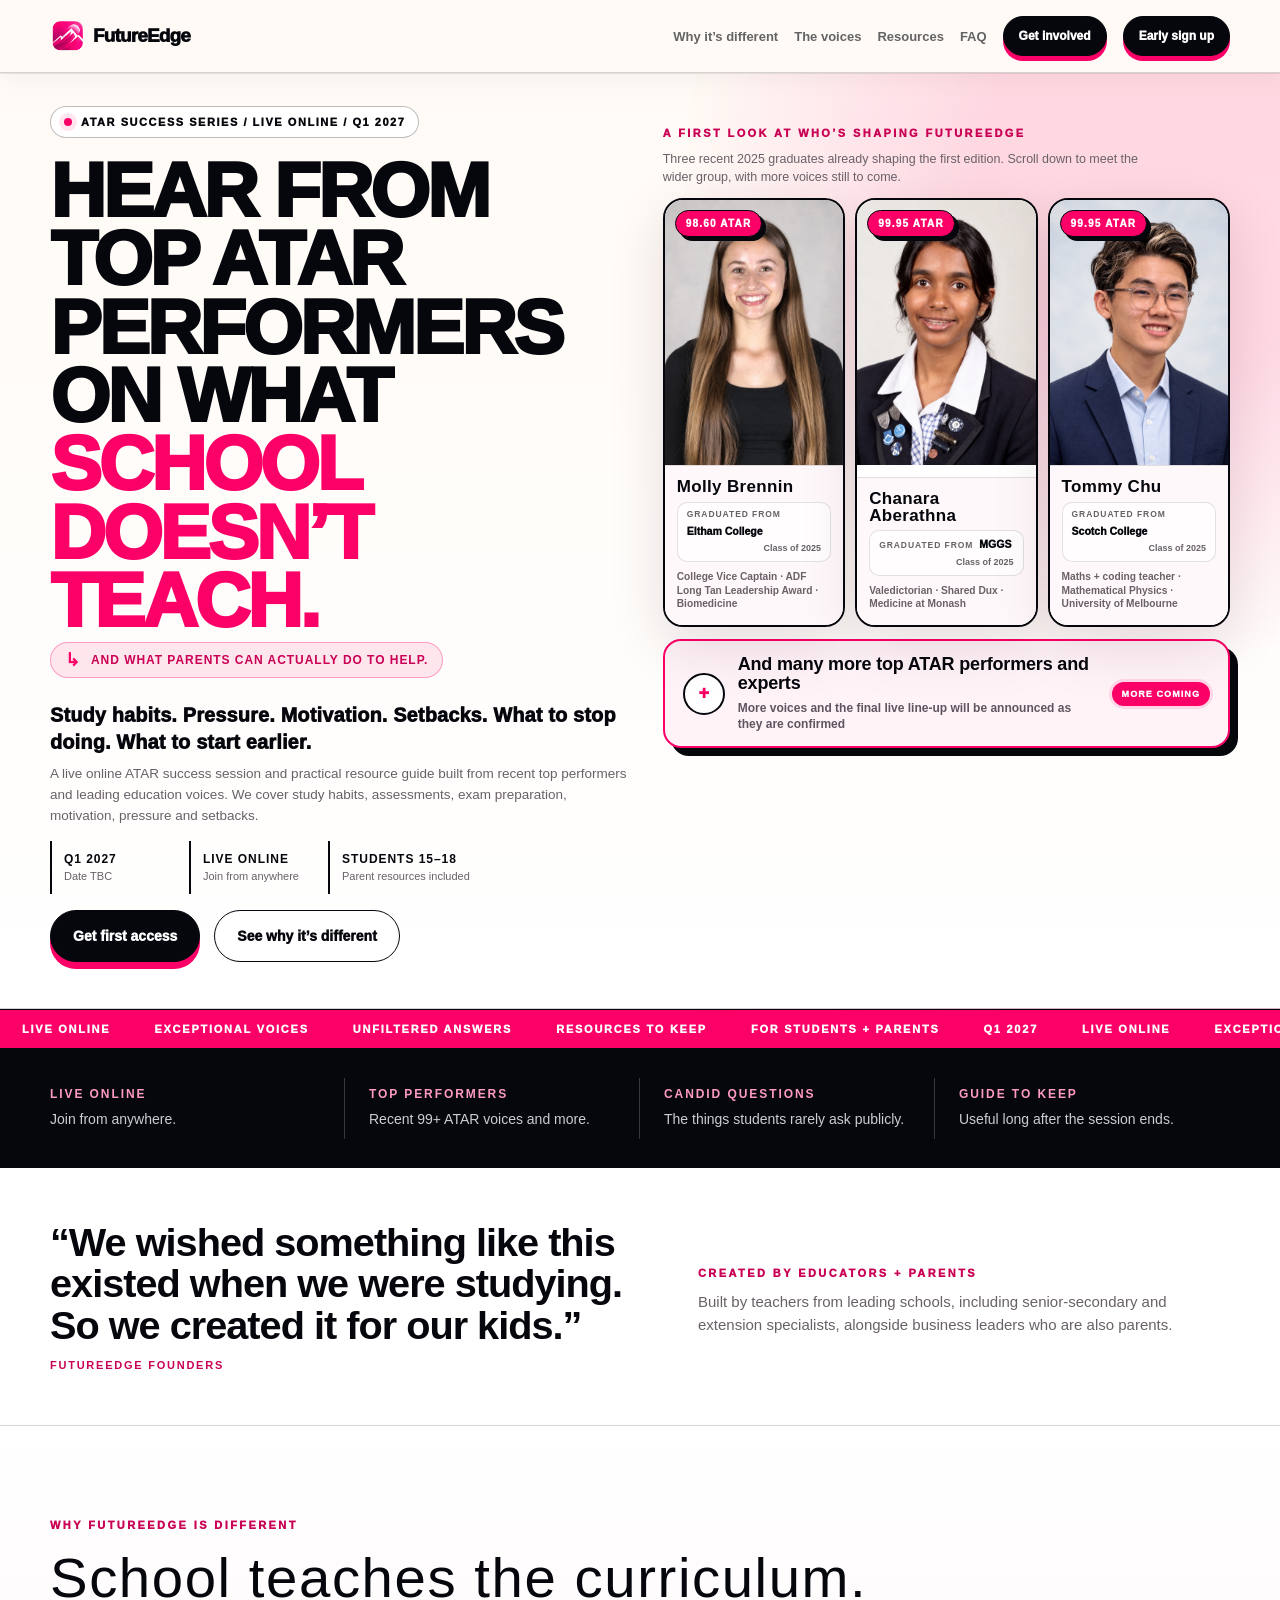
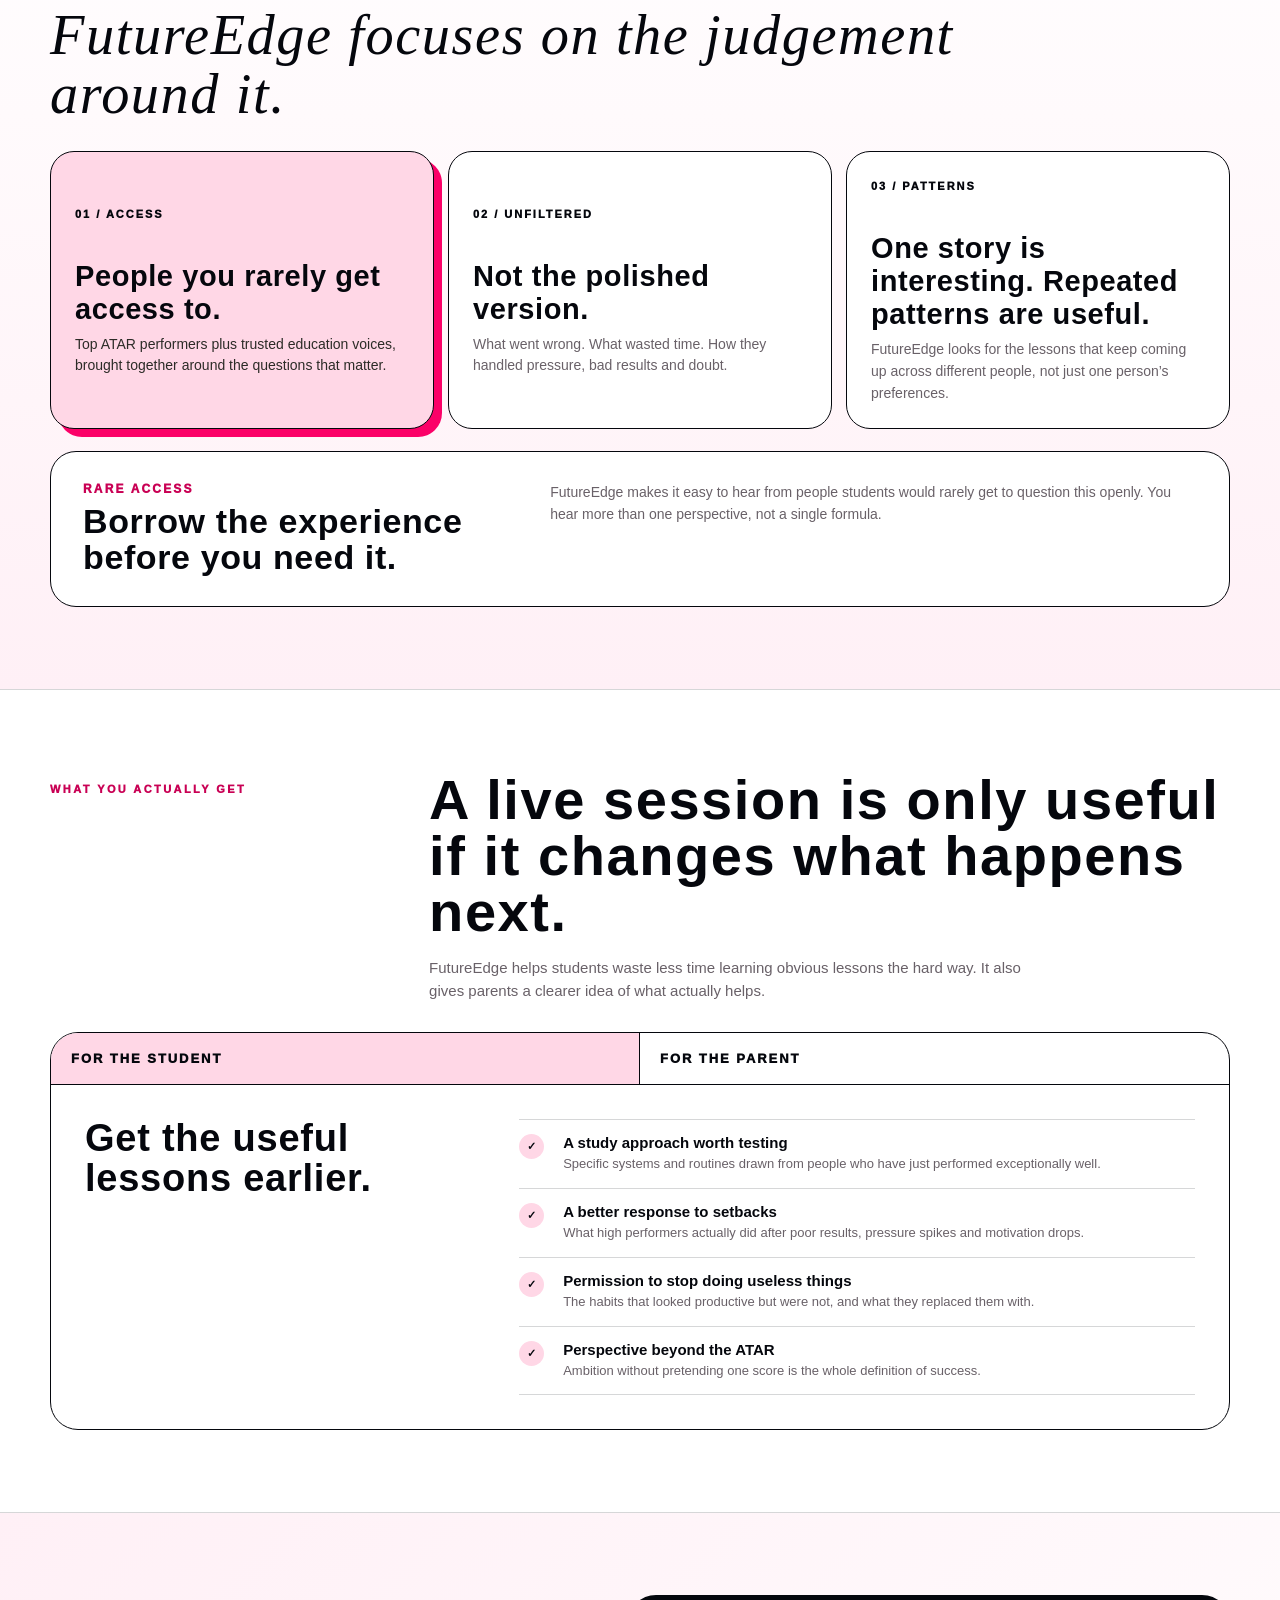
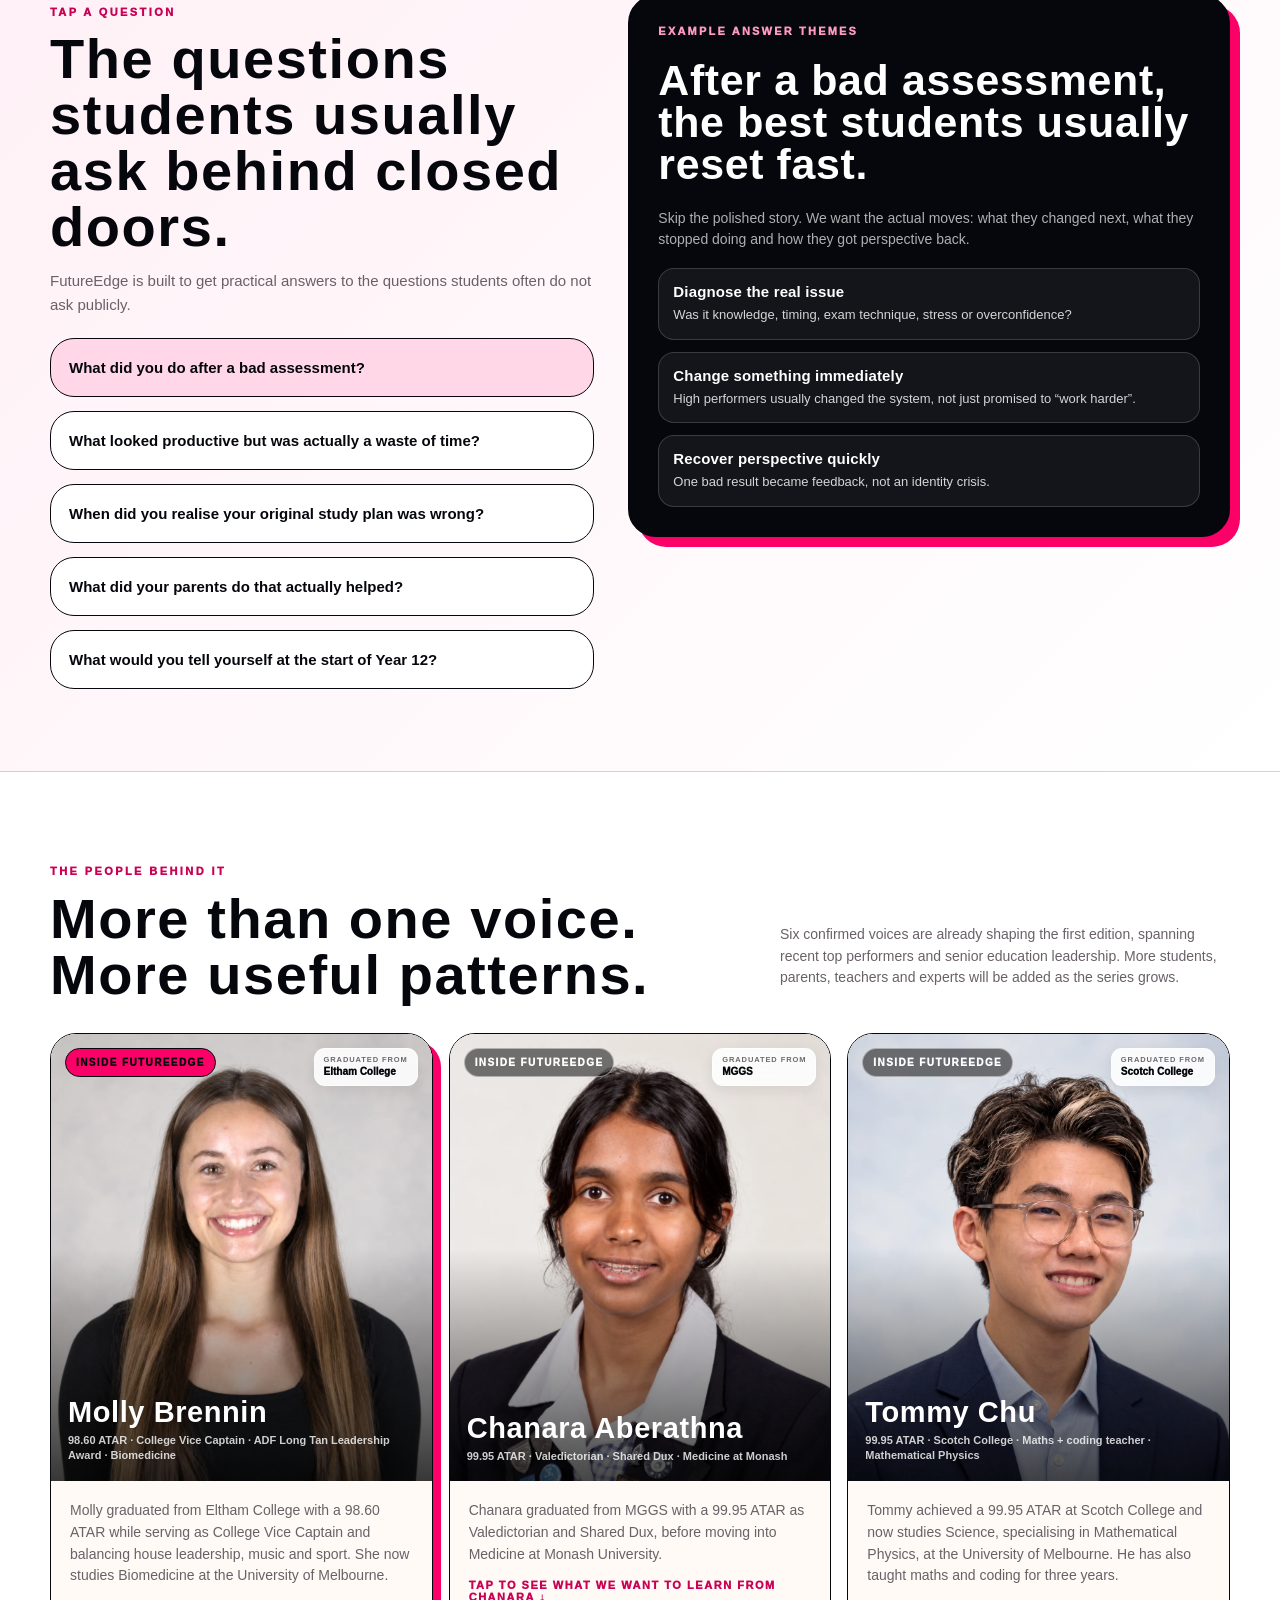
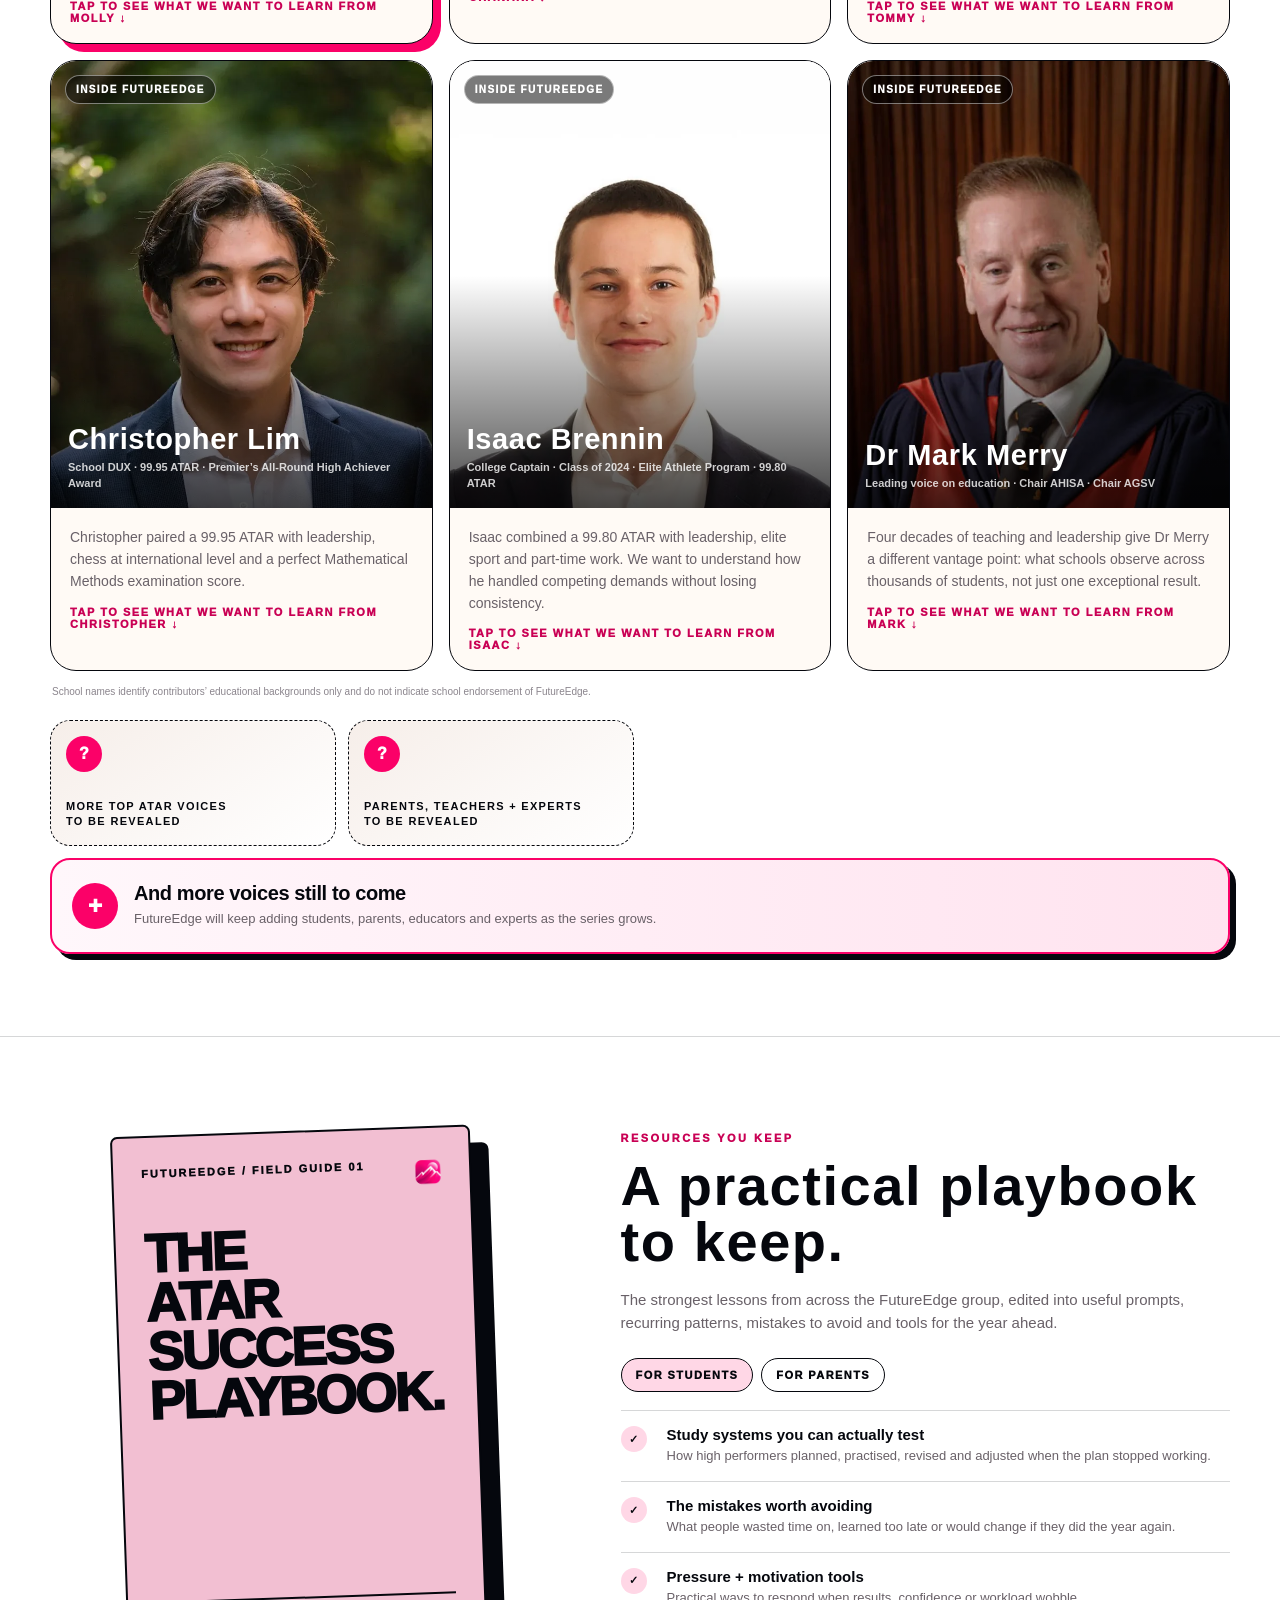
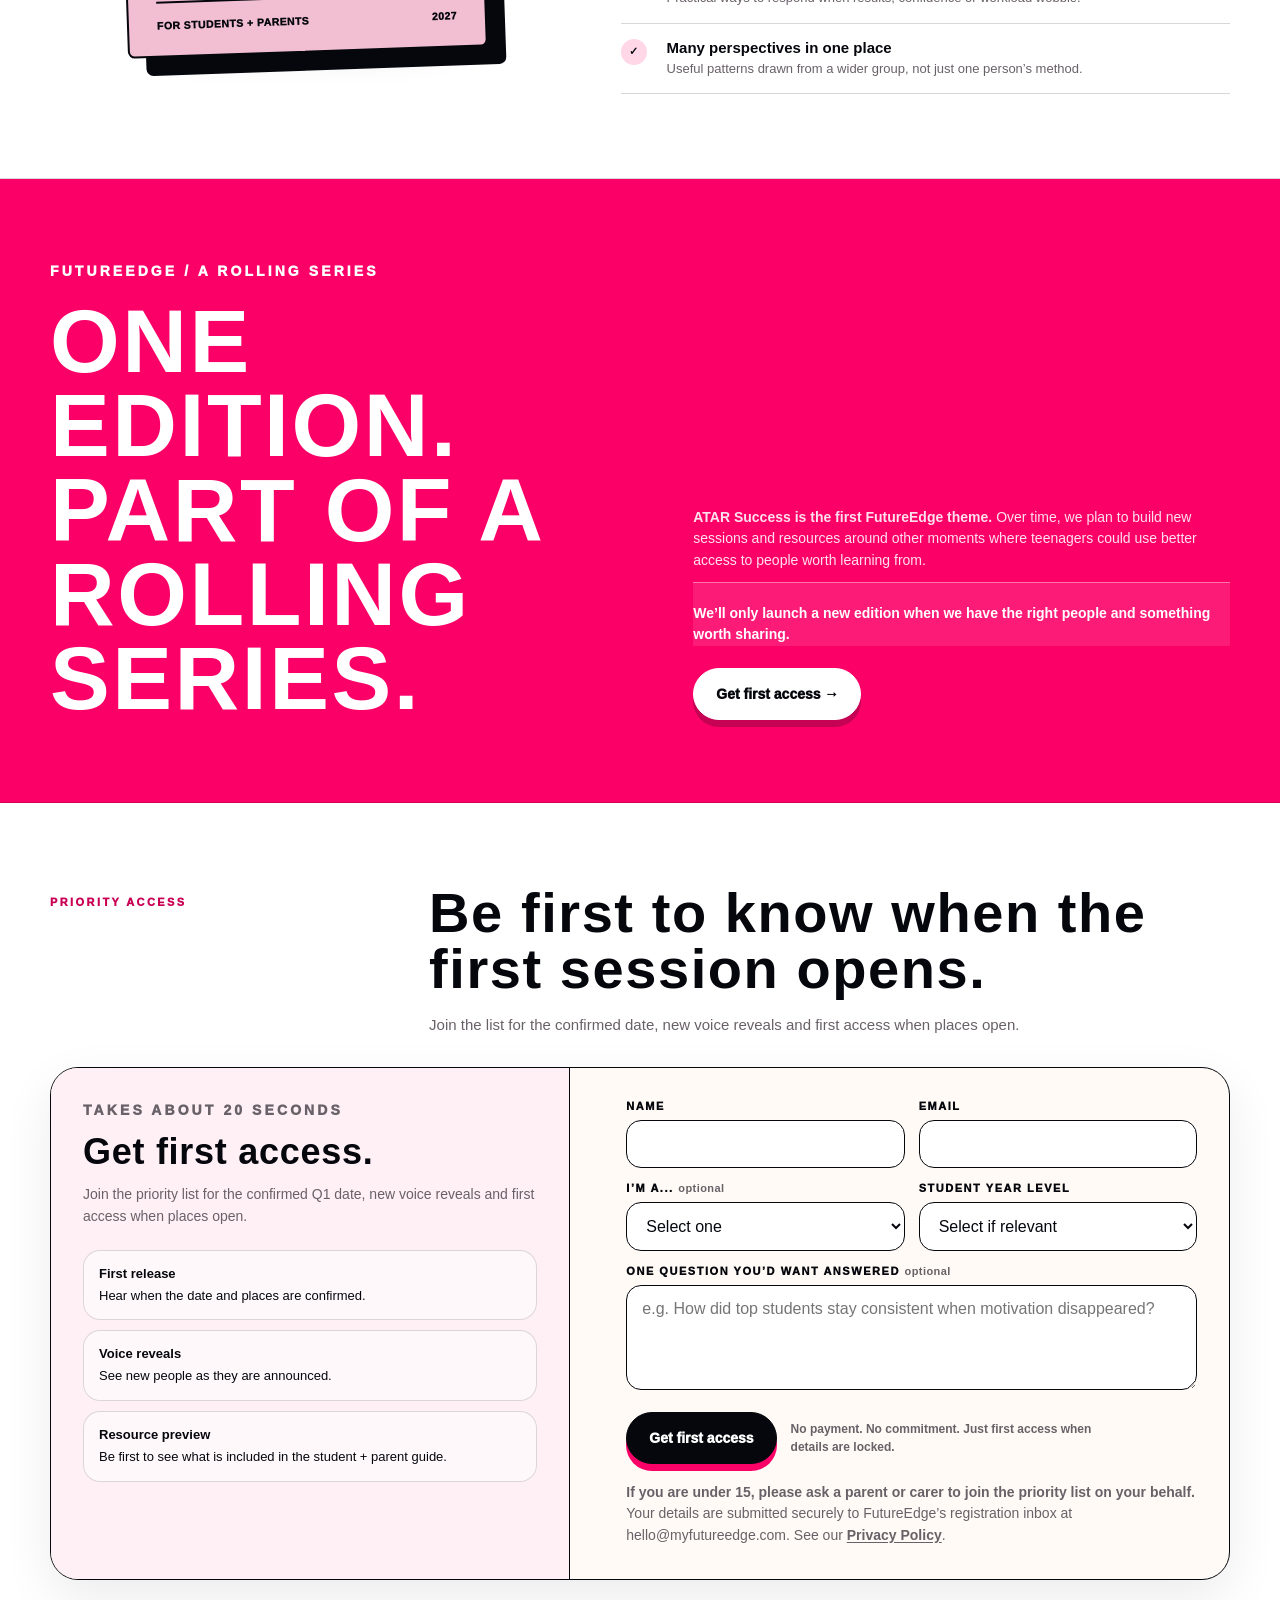
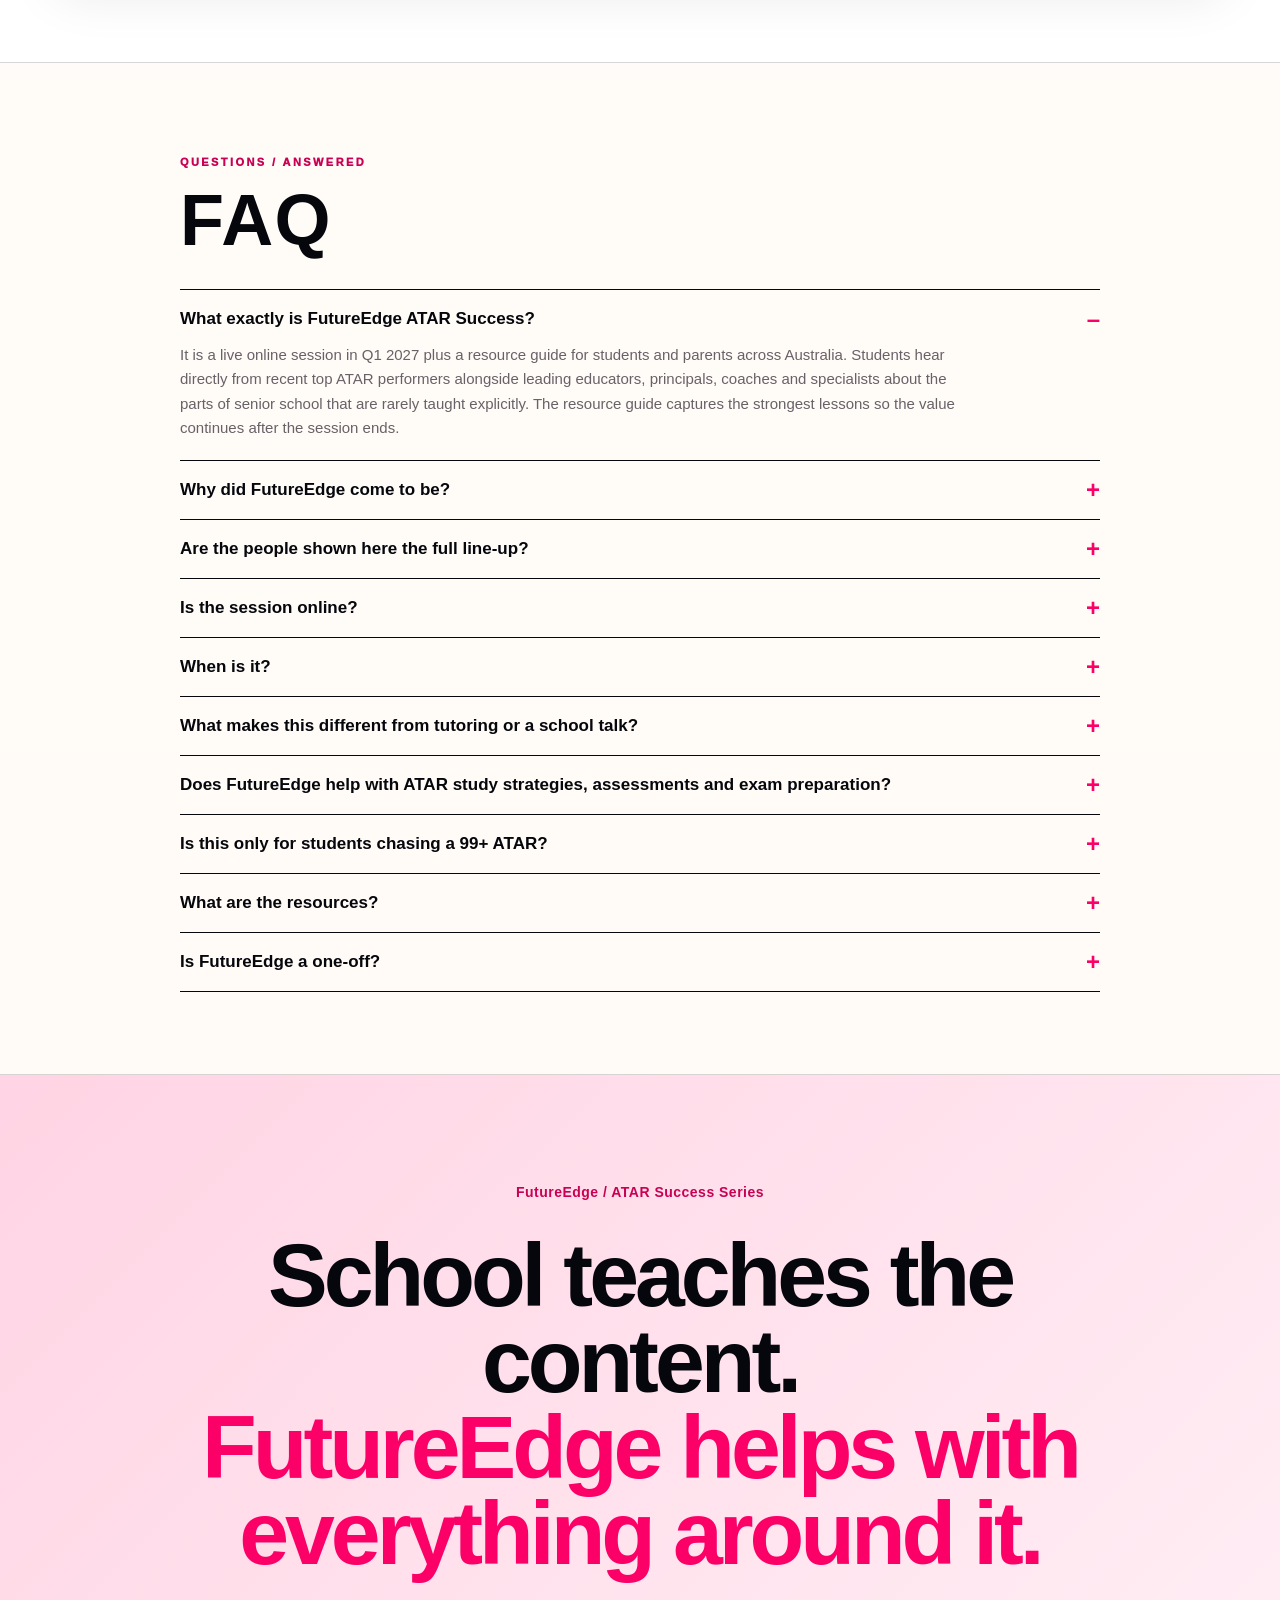
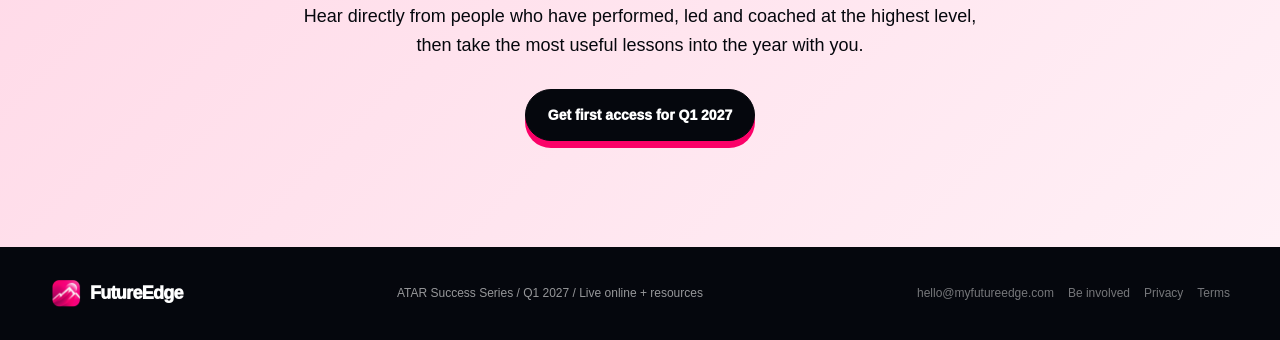
==== index.html @ 07d43e04 "Add files via upload" ====
<!DOCTYPE html>
<html lang="en-AU">
<head>
<meta charset="UTF-8" />
<meta name="viewport" content="width=device-width, initial-scale=1.0" />
<link rel="icon" type="image/png" href="assets/futureedge-mark.png" />
<link rel="apple-touch-icon" href="assets/futureedge-mark.png" />
<link rel="manifest" href="site.webmanifest" />
<meta name="theme-color" content="#fffaf5" />
<meta name="robots" content="index,follow,max-image-preview:large,max-snippet:-1,max-video-preview:-1" />
<meta property="og:title" content="ATAR Study Help & Year 12 Success Strategies | FutureEdge" />
<meta property="og:description" content="Practical ATAR and Year 12 study advice for students and parents: study habits, assessments, exam preparation, motivation and pressure, from top performers and leading educators." />
<meta property="og:type" content="website" />
<meta property="og:locale" content="en_AU" />
<meta property="og:url" content="https://myfutureedge.com/" />
<meta property="og:site_name" content="FutureEdge" />
<meta property="og:image" content="https://myfutureedge.com/assets/og-card.png" />
<meta property="og:image:width" content="1200" />
<meta property="og:image:height" content="630" />
<meta property="og:image:alt" content="FutureEdge ATAR Success Series" />
<meta name="twitter:card" content="summary_large_image" />
<meta name="twitter:title" content="ATAR Study Help & Year 12 Success Strategies | FutureEdge" />
<meta name="twitter:description" content="Practical ATAR and Year 12 study advice from top performers and leading educators, built for students and parents." />
<meta name="twitter:image" content="https://myfutureedge.com/assets/og-card.png" />
<link rel="canonical" href="https://myfutureedge.com/" />
<link rel="alternate" hreflang="en-AU" href="https://myfutureedge.com/" />
<link rel="alternate" hreflang="x-default" href="https://myfutureedge.com/" />
<title>ATAR Study Help & Year 12 Success Strategies | FutureEdge</title>
<meta name="description" content="Practical ATAR and Year 12 study advice for students and parents: study habits, assessments, exam preparation, motivation and pressure, from top performers and educators. Live online Q1 2027." />
<script type="application/ld+json">
{
  "@context": "https://schema.org",
  "@graph": [
    {
      "@type": "Organization",
      "@id": "https://myfutureedge.com/#organization",
      "name": "FutureEdge",
      "url": "https://myfutureedge.com/",
      "logo": {
        "@type": "ImageObject",
        "url": "https://myfutureedge.com/assets/futureedge-mark.png"
      },
      "email": "hello@myfutureedge.com",
      "description": "An Australian education initiative connecting students and parents with practical guidance from high-performing students, educators and education leaders."
    },
    {
      "@type": "WebSite",
      "@id": "https://myfutureedge.com/#website",
      "url": "https://myfutureedge.com/",
      "name": "FutureEdge",
      "publisher": {"@id": "https://myfutureedge.com/#organization"},
      "inLanguage": "en-AU"
    },
    {
      "@type": "WebPage",
      "@id": "https://myfutureedge.com/#webpage",
      "url": "https://myfutureedge.com/",
      "name": "ATAR Study Help & Year 12 Success Strategies | FutureEdge",
      "description": "Practical ATAR and Year 12 study advice for students and parents covering study habits, assessments, exam preparation, motivation, pressure and setbacks.",
      "isPartOf": {"@id": "https://myfutureedge.com/#website"},
      "about": {"@id": "https://myfutureedge.com/#atar-success"},
      "inLanguage": "en-AU"
    },
    {
      "@type": "Service",
      "@id": "https://myfutureedge.com/#atar-success",
      "name": "FutureEdge ATAR Success Series",
      "serviceType": "ATAR and Year 12 study guidance and educational resources",
      "provider": {"@id": "https://myfutureedge.com/#organization"},
      "areaServed": {"@type": "Country", "name": "Australia"},
      "audience": [
        {"@type": "EducationalAudience", "educationalRole": "student"},
        {"@type": "Audience", "audienceType": "Parents of secondary school students"}
      ],
      "description": "A live online session and practical resource guide for senior-school students and parents across Australia, drawing on the experience of recent top ATAR performers and leading education voices."
    }
  ]
}
</script>
<link rel="stylesheet" href="assets/styles-20260908k.css">

<style id="mobile-nav-critical">
.mobile-nav{display:none!important;border:0!important;padding:0!important;margin:0!important}.mobile-menu{display:none!important}.mobile-cta{display:none}.mobile-nav>summary::before,.mobile-nav>summary::after{display:none!important;content:none!important}
@media(max-width:720px){body{padding-top:64px!important}.nav{position:fixed!important;top:0!important;left:0!important;right:0!important;width:100%!important;z-index:500!important;background:#fffaf5!important;backdrop-filter:none!important;-webkit-backdrop-filter:none!important;overflow:visible!important}.nav-inner{height:64px!important}.nav-links{display:none!important}.mobile-nav{display:block!important;margin-left:auto!important;border:0!important;padding:0!important}.menu-toggle{display:flex!important}.mobile-nav[open]>.mobile-menu{display:block!important}}
</style>
</head>
<body>
<a class="skip-link" href="#top">Skip to content</a>
<nav class="nav" aria-label="Primary navigation">
  <div class="wrap nav-inner">
    <a class="brand brand-v2" href="#top" aria-label="FutureEdge home"><img class="brand-icon-v2" src="assets/futureedge-mark.png" alt=""><span class="brand-wordmark-v2">FutureEdge</span></a>
    <div class="nav-links" aria-label="Desktop navigation">
      <a href="#why">Why it’s different</a><a href="#voices">The voices</a><a href="#guide">Resources</a><a href="#faq">FAQ</a><a class="btn btn-dark nav-cta" href="/speakertab">Get involved</a><a class="btn btn-dark nav-cta" href="#interest">Early sign up</a>
    </div>
    <details class="mobile-nav" id="mobileNav">
      <summary class="menu-toggle" aria-label="Open navigation menu">
        <span></span><span></span><span></span>
      </summary>
      <div class="mobile-menu" id="mobileMenu">
        <div class="wrap mobile-menu-inner">
          <a href="#why">Why it’s different <span>↘</span></a>
          <a href="#voices">The voices <span>↘</span></a>
          <a href="#guide">Resources <span>↘</span></a>
          <a href="#faq">FAQ <span>↘</span></a>
          <a class="mobile-menu-primary mobile-menu-cta" href="/speakertab">Get involved <span>↗</span></a>
          <a class="mobile-menu-primary mobile-menu-cta" href="#interest">Early sign up <span>→</span></a>
          <a class="mobile-menu-email" href="mailto:hello@myfutureedge.com">hello@myfutureedge.com</a>
        </div>
      </div>
    </details>
  </div>
</nav>
<main id="top">
<section class="hero">
  <div class="wrap hero-grid">
    <div>
      <div class="pill">ATAR Success Series / Live online / Q1 2027</div>
      <h1>HEAR FROM<br>TOP ATAR<br>PERFORMERS<br>ON WHAT<br><span class="accent">SCHOOL DOESN’T<br>TEACH.</span></h1>
      <div class="hero-parent-callout"><span>↳</span> And what parents can actually do to help.</div>
      <p class="hero-copy"><strong>Study habits. Pressure. Motivation. Setbacks. What to stop doing. What to start earlier.</strong></p>
      <p class="hero-sub">A live online ATAR success session and practical resource guide built from recent top performers and leading education voices. We cover study habits, assessments, exam preparation, motivation, pressure and setbacks.</p>
      <div class="hero-facts" aria-label="FutureEdge ATAR Success details"><span><b>Q1 2027</b> Date TBC</span><span><b>Live online</b> Join from anywhere</span><span><b>Students 15–18</b> Parent resources included</span></div>
      <div class="hero-actions"><a class="btn btn-dark" href="#interest">Get first access</a><a class="btn btn-light" href="#why">See why it’s different</a></div>
    </div>

    <div class="hero-voices" aria-label="Some of the voices shaping FutureEdge, with more to be revealed">
      <div class="hero-voices-head">
        <p class="eyebrow">A first look at who’s shaping FutureEdge</p>
        <p class="hero-voices-note">Three recent 2025 graduates already shaping the first edition. Scroll down to meet the wider group, with more voices still to come.</p>
      </div>
      <div class="hero-voice-stage">
        <div class="hero-voice-grid">
          <article class="hero-voice-card">
            <div class="hero-voice-chip">98.60 ATAR</div>
            <img src="assets/molly-brennin.webp" alt="Molly Brennin">
            <div class="hero-voice-meta"><h3>Molly Brennin</h3><div class="hero-school-line"><span>Graduated from</span><b>Eltham College</b><i>Class of 2025</i></div><p>College Vice Captain · ADF Long Tan Leadership Award · Biomedicine</p></div>
          </article>
          <article class="hero-voice-card">
            <div class="hero-voice-chip">99.95 ATAR</div>
            <img src="assets/chanara-aberathna.webp" alt="Chanara Aberathna">
            <div class="hero-voice-meta"><h3>Chanara Aberathna</h3><div class="hero-school-line"><span>Graduated from</span><b>MGGS</b><i>Class of 2025</i></div><p>Valedictorian · Shared Dux · Medicine at Monash</p></div>
          </article>
          <article class="hero-voice-card">
            <div class="hero-voice-chip">99.95 ATAR</div>
            <img src="assets/tommy-chu.webp" alt="Tommy Chu">
            <div class="hero-voice-meta"><h3>Tommy Chu</h3><div class="hero-school-line"><span>Graduated from</span><b>Scotch College</b><i>Class of 2025</i></div><p>Maths + coding teacher · Mathematical Physics · University of Melbourne</p></div>
          </article>
        </div>
        <div class="hero-carousel-controls" aria-label="Speaker carousel controls">
          <button type="button" class="hero-carousel-btn" id="heroPrev" aria-label="Previous speaker">←</button>
          <div class="hero-carousel-status"><span id="heroSlideCurrent">1</span> / 3 <small>Swipe or use arrows</small></div>
          <button type="button" class="hero-carousel-btn" id="heroNext" aria-label="Next speaker">→</button>
        </div>
        <div class="hero-reveal-row" aria-label="More voices to be revealed">
          <div class="hero-reveal-card hero-reveal-wide"><span>+</span><div><b>And many more top ATAR performers and experts</b><small>More voices and the final live line-up will be announced as they are confirmed</small></div><em>More coming</em></div>
        </div>
      </div>
    </div>
  </div>
</section>

<div class="ticker" aria-hidden="true"><div class="ticker-track"><span>Live online</span><span>Exceptional voices</span><span>Unfiltered answers</span><span>Resources to keep</span><span>For students + parents</span><span>Q1 2027</span><span>Live online</span><span>Exceptional voices</span><span>Unfiltered answers</span><span>Resources to keep</span><span>For students + parents</span><span>Q1 2027</span></div></div>

<section class="proof-strip"><div class="wrap proof-grid"><div class="proof-item" data-num="01"><b>Live online</b><span>Join from anywhere.</span></div><div class="proof-item" data-num="02"><b>Top performers</b><span>Recent 99+ ATAR voices and more.</span></div><div class="proof-item" data-num="03"><b>Candid questions</b><span>The things students rarely ask publicly.</span></div><div class="proof-item" data-num="04"><b>Guide to keep</b><span>Useful long after the session ends.</span></div></div></section>
<section class="credibility-band">
  <div class="wrap credibility-grid">
    <blockquote>“We wished something like this existed when we were studying. So we created it for our kids.”<span>FutureEdge founders</span></blockquote>
    <div class="credibility-copy"><p class="eyebrow">Created by educators + parents</p><p>Built by teachers from leading schools, including senior-secondary and extension specialists, alongside business leaders who are also parents.</p></div>
  </div>
</section>

<section class="difference" id="why">
<div class="wrap">
  <p class="eyebrow">Why FutureEdge is different</p>
  <p class="big-line">School teaches the curriculum. <em>FutureEdge focuses on the judgement around it.</em></p>
  <div class="value-tabs" role="tablist" aria-label="FutureEdge value">
    <button type="button" class="value-tab active" data-key="access"><span class="num">01 / Access</span><h3>People you rarely get access to.</h3><p>Top ATAR performers plus trusted education voices, brought together around the questions that matter.</p></button>
    <button type="button" class="value-tab" data-key="unfiltered"><span class="num">02 / Unfiltered</span><h3>Not the polished version.</h3><p>What went wrong. What wasted time. How they handled pressure, bad results and doubt.</p></button>
    <button type="button" class="value-tab" data-key="curated"><span class="num">03 / Patterns</span><h3>One story is interesting. Repeated patterns are useful.</h3><p>FutureEdge looks for the lessons that keep coming up across different people, not just one person’s preferences.</p></button>
  </div>
  <div class="value-detail" aria-live="polite"><div><div class="value-detail-kicker" id="valueKicker">Rare access</div><h4 id="valueTitle">Borrow the experience before you need it.</h4></div><p id="valueCopy">FutureEdge makes it easy to hear from people students would rarely get to question this openly. You hear more than one perspective, not a single formula.</p></div>
</div>
</section>

<section class="outcomes">
<div class="wrap">
  <div class="section-head"><div><p class="eyebrow">What you actually get</p></div><div><h2 class="section-title">A live session is only useful if it changes what happens next.</h2><p class="section-copy">FutureEdge helps students waste less time learning obvious lessons the hard way. It also gives parents a clearer idea of what actually helps.</p></div></div>
  <div class="outcome-shell">
    <div class="outcome-tabs"><button type="button" class="outcome-tab active" data-outcome="student">For the student</button><button type="button" class="outcome-tab" data-outcome="parent">For the parent</button></div>
    <div class="outcome-content"><h3 id="outcomeTitle">Get the useful lessons earlier.</h3><div class="outcome-list" id="outcomeList"></div></div>
  </div>
</div>
</section>

<section class="questions">
<div class="wrap question-wrap">
  <div>
    <p class="eyebrow">Tap a question</p>
    <h2 class="section-title" style="margin:13px 0 14px">The questions students usually ask behind closed doors.</h2>
    <p class="section-copy" style="margin:0 0 22px">FutureEdge is built to get practical answers to the questions students often do not ask publicly.</p>
    <div class="question-buttons">
      <button type="button" class="question-btn active" data-key="assessment">What did you do after a bad assessment?</button>
      <button type="button" class="question-btn" data-key="waste">What looked productive but was actually a waste of time?</button>
      <button type="button" class="question-btn" data-key="plan">When did you realise your original study plan was wrong?</button>
      <button type="button" class="question-btn" data-key="parents">What did your parents do that actually helped?</button>
      <button type="button" class="question-btn" data-key="start">What would you tell yourself at the start of Year 12?</button>
    </div>
  </div>
  <div class="question-display">
    <div class="label">Example answer themes</div>
    <blockquote id="questionText">After a bad assessment, the best students usually reset fast.</blockquote>
    <p id="questionNote">Skip the polished story. We want the actual moves: what they changed next, what they stopped doing and how they got perspective back.</p>
    <div class="question-examples" id="questionExamples"></div>
  </div>
</div>
</section>

<section class="voices" id="voices">
<div class="wrap">
  <div class="voice-intro"><div><p class="eyebrow">The people behind it</p><h2 class="section-title" style="margin-top:14px">More than one voice. More useful patterns.</h2></div><p class="small-note">Six confirmed voices are already shaping the first edition, spanning recent top performers and senior education leadership. More students, parents, teachers and experts will be added as the series grows.</p></div>
  <div class="voice-grid">
    <article class="voice-card" tabindex="0" data-voice="molly"><div class="voice-image"><img src="assets/molly-brennin.webp" alt="Molly Brennin"><div class="voice-label">Inside FutureEdge</div><div class="voice-school-tag"><span>Graduated from</span><b>Eltham College</b></div><div class="voice-name"><h3>Molly Brennin</h3><p>98.60 ATAR · College Vice Captain · ADF Long Tan Leadership Award · Biomedicine</p></div></div><div class="voice-copy"><p>Molly graduated from Eltham College with a 98.60 ATAR while serving as College Vice Captain and balancing house leadership, music and sport. She now studies Biomedicine at the University of Melbourne.</p><div class="voice-toggle">Tap to see what we want to learn from Molly ↓</div><div class="voice-more"><strong>What FutureEdge wants to unpack:</strong> how she combined leadership and strong results, how she protected time for life outside study, and what helped her stay consistent through Year 12.</div></div></article>
    <article class="voice-card" tabindex="0" data-voice="chanara"><div class="voice-image"><img src="assets/chanara-aberathna.webp" alt="Chanara Aberathna"><div class="voice-label">Inside FutureEdge</div><div class="voice-school-tag"><span>Graduated from</span><b>MGGS</b></div><div class="voice-name"><h3>Chanara Aberathna</h3><p>99.95 ATAR · Valedictorian · Shared Dux · Medicine at Monash</p></div></div><div class="voice-copy"><p>Chanara graduated from MGGS with a 99.95 ATAR as Valedictorian and Shared Dux, before moving into Medicine at Monash University.</p><div class="voice-toggle">Tap to see what we want to learn from Chanara ↓</div><div class="voice-more"><strong>What FutureEdge wants to unpack:</strong> how a clear long-term goal shaped her study choices, how she balanced academic ambition with leadership and community service, and how she built confidence across her school years.</div></div></article>
    <article class="voice-card" tabindex="0" data-voice="tommy"><div class="voice-image"><img src="assets/tommy-chu.webp" alt="Tommy Chu"><div class="voice-label">Inside FutureEdge</div><div class="voice-school-tag"><span>Graduated from</span><b>Scotch College</b></div><div class="voice-name"><h3>Tommy Chu</h3><p>99.95 ATAR · Scotch College · Maths + coding teacher · Mathematical Physics</p></div></div><div class="voice-copy"><p>Tommy achieved a 99.95 ATAR at Scotch College and now studies Science, specialising in Mathematical Physics, at the University of Melbourne. He has also taught maths and coding for three years.</p><div class="voice-toggle">Tap to see what we want to learn from Tommy ↓</div><div class="voice-more"><strong>What FutureEdge wants to unpack:</strong> the systems that mattered more than natural talent, how he made strategic study choices, and what teaching other students revealed about how people learn best.</div></div></article>
    <article class="voice-card" tabindex="0" data-voice="chris"><div class="voice-image"><img src="assets/christopher-lim.webp" alt="Christopher Lim"><div class="voice-label">Inside FutureEdge</div><div class="voice-name"><h3>Christopher Lim</h3><p>School DUX · 99.95 ATAR · Premier’s All-Round High Achiever Award</p></div></div><div class="voice-copy"><p>Christopher paired a 99.95 ATAR with leadership, chess at international level and a perfect Mathematical Methods examination score.</p><div class="voice-toggle">Tap to see what we want to learn from Christopher ↓</div><div class="voice-more"><strong>What FutureEdge wants to unpack:</strong> what mastery actually looked like day-to-day, how he knew where to spend effort, and how someone operating at the very top avoided simply doing more of everything.</div></div></article>
    <article class="voice-card" tabindex="0" data-voice="isaac"><div class="voice-image"><img src="assets/isaac-brennin.webp" alt="Isaac Brennin"><div class="voice-label">Inside FutureEdge</div><div class="voice-name"><h3>Isaac Brennin</h3><p>College Captain · Class of 2024 · Elite Athlete Program · 99.80 ATAR</p></div></div><div class="voice-copy"><p>Isaac combined a 99.80 ATAR with leadership, elite sport and part-time work. We want to understand how he handled competing demands without losing consistency.</p><div class="voice-toggle">Tap to see what we want to learn from Isaac ↓</div><div class="voice-more"><strong>What FutureEdge wants to unpack:</strong> how he structured time, protected consistency across a crowded week, and kept taking small steps even when nobody was watching.</div></div></article>
    <article class="voice-card" tabindex="0" data-voice="mark"><div class="voice-image"><img src="assets/dr-mark-merry.webp" alt="Dr Mark Merry"><div class="voice-label">Inside FutureEdge</div><div class="voice-name"><h3>Dr Mark Merry</h3><p>Leading voice on education · Chair AHISA · Chair AGSV</p></div></div><div class="voice-copy"><p>Four decades of teaching and leadership give Dr Merry a different vantage point: what schools observe across thousands of students, not just one exceptional result.</p><div class="voice-toggle">Tap to see what we want to learn from Mark ↓</div><div class="voice-more"><strong>What FutureEdge wants to unpack:</strong> what separates healthy ambition from destructive pressure, what families misunderstand about senior school, and what students need around them to thrive as well as perform.</div></div></article>
  </div>
  <p class="school-context-note">School names identify contributors’ educational backgrounds only and do not indicate school endorsement of FutureEdge.</p>
  <div class="reveal-wall reveal-wall-final" aria-label="More FutureEdge voices to be revealed">
    <div class="reveal-card"><span class="reveal-icon">?</span><b>More top ATAR voices<br>to be revealed</b></div>
    <div class="reveal-card"><span class="reveal-icon">?</span><b>Parents, teachers + experts<br>to be revealed</b></div>
    <div class="reveal-more-card"><span class="reveal-more-plus">+</span><div><b>And more voices still to come</b><small>FutureEdge will keep adding students, parents, educators and experts as the series grows.</small></div></div>
  </div>
</div>
</section>

<section class="guide" id="guide">
  <div class="wrap guide-grid guide-grid-final">
    <div class="book-stage book-stage-final" aria-label="FutureEdge ATAR Success Playbook cover">
      <div class="book book-final">
        <div class="book-header-final">
          <div class="book-kicker-final">FUTUREEDGE / FIELD GUIDE 01</div>
          <img class="book-logo-final" src="assets/futureedge-mark.png" alt="FutureEdge mountain logo">
        </div>
        <div class="book-title-final">THE<br>ATAR<br>SUCCESS<br>PLAYBOOK.</div>
        <div class="book-bottom-final">
          <div class="book-rule-final"></div>
          <div class="book-meta-final"><span>FOR STUDENTS + PARENTS</span><span>2027</span></div>
        </div>
      </div>
    </div>
    <div class="guide-copy-final">
      <p class="eyebrow">Resources you keep</p>
      <h2 class="section-title">A practical playbook to keep.</h2>
      <p class="section-copy">The strongest lessons from across the FutureEdge group, edited into useful prompts, recurring patterns, mistakes to avoid and tools for the year ahead.</p>
      <div class="audience-tabs"><button type="button" class="audience-tab active" data-audience="student">For students</button><button type="button" class="audience-tab" data-audience="parent">For parents</button></div>
      <div class="audience-panel" id="audiencePanel"></div>
    </div>
  </div>
</section>

<section class="series">
<div class="wrap series-row"><div><p class="eyebrow">FutureEdge / a rolling series</p><h2>ONE EDITION.<br>PART OF A<br>ROLLING SERIES.</h2></div><div><p><strong>ATAR Success is the first FutureEdge theme.</strong> Over time, we plan to build new sessions and resources around other moments where teenagers could use better access to people worth learning from.</p><div class="series-note">We’ll only launch a new edition when we have the right people and something worth sharing.</div><a class="btn series-cta" href="#interest">Get first access →</a></div></div>
</section>

<section class="form-section" id="interest">
<div class="wrap">
  <div class="section-head"><div><p class="eyebrow">Priority access</p></div><div><h2 class="section-title">Be first to know when the first session opens.</h2><p class="section-copy">Join the list for the confirmed date, new voice reveals and first access when places open.</p></div></div>
  <div class="form-panel">
    <div class="form-side"><p class="eyebrow">Takes about 20 seconds</p><h3>Get first access.</h3><p>Join the priority list for the confirmed Q1 date, new voice reveals and first access when places open.</p><div class="form-points"><div class="form-point"><b>First release</b>Hear when the date and places are confirmed.</div><div class="form-point"><b>Voice reveals</b>See new people as they are announced.</div><div class="form-point"><b>Resource preview</b>Be first to see what is included in the student + parent guide.</div></div></div>
    <div class="form-wrap">
      <form id="leadForm" class="lead-form" action="https://formsubmit.co/656a284aa5f19e23cc0a4a4d0e3a16ee" method="POST">
        <input type="text" name="_honey" style="display:none" tabindex="-1" autocomplete="off">
        <input type="hidden" name="_subject" value="FutureEdge ATAR Success Series: Priority List">
        <input type="hidden" name="_template" value="table">
        <input type="hidden" name="_captcha" value="false">
        <div class="field"><label for="name">Name</label><input id="name" name="name" type="text" autocomplete="name" required></div>
        <div class="field"><label for="email">Email</label><input id="email" name="email" type="email" autocomplete="email" required></div>
        <div class="field"><label for="role">I’m a... <span class="optional">optional</span></label><select id="role" name="interest_type"><option value="">Select one</option><option>Parent</option><option>Student</option><option>Teacher / school leader</option><option>Interested in being involved</option><option>Other</option></select></div>
        <div class="field"><label for="year">Student year level</label><select id="year" name="student_year"><option value="">Select if relevant</option><option>Year 9</option><option>Year 10</option><option>Year 11</option><option>Year 12</option><option>Not applicable</option></select></div>
        <div class="field full"><label for="note">One question you’d want answered <span class="optional">optional</span></label><textarea id="note" name="notes" placeholder="e.g. How did top students stay consistent when motivation disappeared?"></textarea></div>
        <div class="field full"><div class="form-actions"><button class="btn btn-dark" id="submitBtn" type="submit">Get first access</button><span class="micro">No payment. No commitment. Just first access when details are locked.</span></div><div class="form-status" id="formStatus" aria-live="polite"></div><p class="privacy"><strong>If you are under 15, please ask a parent or carer to join the priority list on your behalf.</strong><br>Your details are submitted securely to FutureEdge’s registration inbox at hello@myfutureedge.com. See our <a href="/privacy">Privacy Policy</a>.</p></div>
      </form>
    </div>
  </div>
</div>
</section>

<section id="faq"><div class="wrap faq"><p class="eyebrow">Questions / answered</p><h2>FAQ</h2>
<details open><summary>What exactly is FutureEdge ATAR Success?</summary><p>It is a live online session in Q1 2027 plus a resource guide for students and parents across Australia. Students hear directly from recent top ATAR performers alongside leading educators, principals, coaches and specialists about the parts of senior school that are rarely taught explicitly. The resource guide captures the strongest lessons so the value continues after the session ends.</p></details>
<details><summary>Why did FutureEdge come to be?</summary><p>FutureEdge started with a simple frustration: adults actively seek out experts, mentors and outside advice when the stakes are high, yet teenagers are often expected to work their way through senior school with far less access. It is being built by teachers from leading schools, including senior-secondary and extension-learning specialists, alongside business leaders. Everyone behind FutureEdge is also a parent who wished something like this existed for their own children.</p></details>
<details><summary>Are the people shown here the full line-up?</summary><p>No. These are six confirmed voices already helping shape the first FutureEdge edition. The wider group will include more recent high performers, parents, school leaders, senior-secondary and extension specialists, coaches and other useful voices. Some people will contribute to the resources, some will join the live online session, and some will do both. More names will be announced as they are confirmed.</p></details>
<details><summary>Is the session online?</summary><p>Yes. The first ATAR Success session will be live online in Q1 2027. That is deliberate: students should not need to attend a particular school, live in a particular suburb or have the right network to get access to the people FutureEdge brings together.</p></details>
<details><summary>When is it?</summary><p>The exact date is still being finalised, but the first session is planned for Q1 2027. People on the priority list will be the first to receive the confirmed date and access details.</p></details>
<details><summary>What makes this different from tutoring or a school talk?</summary><p>FutureEdge is not subject tutoring and it is not a motivational assembly. The value is direct access to carefully chosen people, with practical and sometimes uncomfortable questions. FutureEdge then turns the strongest patterns into resources students and parents can actually use.</p></details>
<details><summary>Does FutureEdge help with ATAR study strategies, assessments and exam preparation?</summary><p>Yes, but it is not subject tutoring. FutureEdge focuses on the practical judgement around senior-school study: how strong students structure revision, prepare for assessments and final exams, respond to poor results, manage pressure, protect motivation and decide what is actually worth their time. The aim is to give students useful approaches to test rather than prescribe one “perfect” study method.</p></details>
<details><summary>Is this only for students chasing a 99+ ATAR?</summary><p>No. Exceptional performers are useful to study because their decisions, habits and mistakes expose useful patterns. The point is not that every student should copy their result. FutureEdge is about helping students make smarter choices toward their own version of success.</p></details>
<details><summary>What are the resources?</summary><p>They are the practical companion to the live online session: lessons from a broader group of voices, plus student and parent guidance, prompts and tools designed to remain useful across the senior years. The final format will be revealed as the first edition is completed.</p></details>
<details><summary>Is FutureEdge a one-off?</summary><p>No. ATAR Success is part of a rolling FutureEdge series. Future sessions and resources will be announced as they are ready. The core idea stays the same: put young people in front of people worth learning from, ask honest questions and turn the best answers into something useful.</p></details>
</div></section>

<section class="closing"><div class="wrap"><p class="eyebrow">FutureEdge / ATAR Success Series</p><h2>School teaches the content.<br><span>FutureEdge helps with everything around it.</span></h2><p>Hear directly from people who have performed, led and coached at the highest level, then take the most useful lessons into the year with you.</p><a class="btn btn-dark" href="#interest">Get first access for Q1 2027</a></div></section>
</main>
<a class="mobile-cta" href="#interest"><span>FutureEdge · Q1 2027</span><b>Join priority list →</b></a>
<footer><div class="wrap footer-inner"><div class="footer-brand footer-brand-visible footer-brand-v2"><img class="footer-icon-v2" src="assets/futureedge-mark.png" alt=""><span>FutureEdge</span></div><div>ATAR Success Series / Q1 2027 / Live online + resources</div><div class="footer-links"><a href="mailto:hello@myfutureedge.com">hello@myfutureedge.com</a><a href="/speakertab">Be involved</a><a href="/privacy">Privacy</a><a href="/terms">Terms</a></div></div></footer>


<script src="assets/app-20260907j.js" defer></script>
</body>
</html>
---- assets/styles-20260908k.css ----
:root{
  --paper:#fffaf5;
  --paper-2:#f6eee9;
  --white:#ffffff;
  --ink:#05070d;
  --muted:#696168;
  --line:rgba(5,7,13,.16);
  --brand:#fb0168;
  --brand-deep:#c90054;
  --brand-soft:#ffd7e6;
  --brand-wash:#fff0f6;
  --orange:#fb0168;
  --orange-soft:#ffd7e6;
  --acid:#ffc2d8;
  --acid-soft:#fff0f6;
  --max:1180px;
  --shadow:0 20px 60px rgba(20,20,20,.12);
}
*{box-sizing:border-box}
html{scroll-behavior:smooth}
body{margin:0;background:var(--paper);color:var(--ink);font-family:Inter,ui-sans-serif,-apple-system,BlinkMacSystemFont,"Segoe UI",sans-serif;overflow-x:hidden}
a{color:inherit;text-decoration:none}
button,input,select,textarea{font:inherit}
button{color:inherit}
img{display:block;max-width:100%}
.wrap{width:min(var(--max),calc(100% - 36px));margin:0 auto}
.eyebrow{font-size:11px;letter-spacing:.22em;text-transform:uppercase;font-weight:950}
.muted{color:var(--muted)}
.pill{display:inline-flex;align-items:center;gap:9px;border:1.5px solid var(--ink);border-radius:999px;padding:9px 13px;font-size:11px;font-weight:950;letter-spacing:.14em;text-transform:uppercase;background:rgba(255,255,255,.48)}
.pill::before{content:"";width:8px;height:8px;border-radius:50%;background:var(--orange)}
.btn{display:inline-flex;align-items:center;justify-content:center;min-height:52px;padding:0 22px;border-radius:999px;border:1.5px solid var(--ink);font-size:14px;font-weight:950;cursor:pointer;transition:.18s ease;background:transparent}
.btn:hover{transform:translateY(-2px)}
.btn-dark{background:var(--ink);color:white;box-shadow:0 7px 0 var(--orange)}
.btn-dark:hover{transform:translateY(3px);box-shadow:0 4px 0 var(--orange)}
.btn-light{background:white}

.nav{position:sticky;top:0;z-index:80;background:rgba(255,249,239,.91);backdrop-filter:blur(14px);border-bottom:1px solid var(--line)}
.nav-inner{height:72px;display:flex;align-items:center;justify-content:space-between;gap:22px}
.brand{display:flex;align-items:center;gap:11px;font-size:20px;font-weight:950;letter-spacing:.015em}
.brand-mark{width:31px;height:31px;border-radius:50%;background:var(--ink);color:var(--acid);display:grid;place-items:center;font-size:10px;font-weight:950}
.nav-links{display:flex;align-items:center;gap:23px;font-size:13px;font-weight:850}
.nav-links a:not(.btn){opacity:.62}.nav-links a:not(.btn):hover{opacity:1}

.hero{padding:62px 0 72px;position:relative}
.hero::after{content:"";position:absolute;z-index:-1;right:-180px;top:35px;width:470px;height:470px;border-radius:50%;background:var(--acid-soft);opacity:.7}
.hero-grid{display:grid;grid-template-columns:1.06fr .94fr;gap:46px;align-items:center}
h1{margin:24px 0 0;font-size:clamp(58px,8vw,103px);line-height:.92;letter-spacing:.005em;max-width:850px;font-weight:950}
h1 .accent{color:var(--orange)}
.hero-copy{font-size:clamp(19px,2.05vw,25px);line-height:1.52;letter-spacing:.01em;max-width:790px;margin:28px 0 14px}
.hero-copy strong{font-weight:950}
.hero-sub{font-size:15px;line-height:1.68;color:var(--muted);max-width:720px;margin:0 0 26px}
.hero-actions{display:flex;align-items:center;gap:14px;flex-wrap:wrap}
.micro{font-size:12px;color:var(--muted);font-weight:750;max-width:340px;line-height:1.5}

.product-switch{margin-top:30px;border-top:1.5px solid var(--ink);border-bottom:1.5px solid var(--ink);max-width:790px}
.product-switch-tabs{display:flex}
.product-switch-btn{flex:1;border:0;border-right:1.5px solid var(--ink);background:transparent;padding:14px 12px;font-size:11px;letter-spacing:.16em;text-transform:uppercase;font-weight:950;cursor:pointer;text-align:left}
.product-switch-btn:last-child{border-right:0}
.product-switch-btn.active{background:var(--acid)}
.product-switch-panel{padding:19px 0;display:grid;grid-template-columns:.7fr 1.3fr;gap:24px;align-items:start}
.product-switch-panel h3{font-size:25px;letter-spacing:.02em;margin:0;line-height:1.06}
.product-switch-panel p{margin:0;color:var(--muted);font-size:14px;line-height:1.6}

.portrait-stage{position:relative;min-height:620px}
.profile-card{position:absolute;overflow:hidden;border-radius:27px;border:2px solid var(--ink);background:white;box-shadow:var(--shadow);transition:.24s ease}
.profile-card img{width:100%;height:100%;object-fit:cover;object-position:center top}
.profile-card:hover{transform:translateY(-7px) rotate(0deg)!important;z-index:30}
.profile-card .badge{position:absolute;left:13px;bottom:13px;background:var(--paper);border:1.5px solid var(--ink);border-radius:17px;padding:9px 11px;max-width:87%;box-shadow:0 6px 18px rgba(0,0,0,.12)}
.profile-card .badge b{display:block;font-size:13px;margin-bottom:3px;letter-spacing:.01em}
.profile-card .badge span{display:block;font-size:10px;line-height:1.36;color:var(--muted);font-weight:850}
.profile-card.ghost{background:linear-gradient(135deg,var(--paper-2),#fff);display:grid;place-items:center;color:var(--muted);border-style:dashed;box-shadow:none}
.profile-card.ghost::before{content:"?";width:70px;height:70px;border-radius:50%;display:grid;place-items:center;background:var(--ink);color:var(--acid);font-size:29px;font-weight:950}
.profile-card.ghost .ghost-label{position:absolute;left:12px;right:12px;bottom:13px;text-align:center;font-size:10px;line-height:1.4;font-weight:950;letter-spacing:.11em;text-transform:uppercase}
.profile-card.g1{width:43%;height:52%;left:2%;top:5%;transform:rotate(-7deg);z-index:1}
.profile-card.g2{width:40%;height:48%;right:2%;top:7%;transform:rotate(7deg);z-index:1}
.profile-card.g3{width:39%;height:44%;right:18%;bottom:1%;transform:rotate(4deg);z-index:1}
.profile-card.one{width:46%;height:60%;left:0;top:12%;transform:rotate(-3deg);z-index:4}
.profile-card.two{width:46%;height:60%;right:0;top:1%;transform:rotate(4deg);z-index:5}
.profile-card.three{width:44%;height:54%;right:19%;bottom:0;transform:rotate(-1deg);z-index:6}
.stage-label{position:absolute;z-index:15;right:-1%;top:37%;max-width:190px;padding:15px 16px;background:var(--acid);border:2px solid var(--ink);border-radius:21px;box-shadow:7px 7px 0 var(--ink);font-size:13px;line-height:1.25;font-weight:950;letter-spacing:.015em}

.ticker{border-top:1.5px solid var(--ink);border-bottom:1.5px solid var(--ink);overflow:hidden;background:var(--orange)}
.ticker-track{display:flex;width:max-content;animation:scroll 29s linear infinite;padding:13px 0;font-weight:950;text-transform:uppercase;letter-spacing:.16em;font-size:11px}
.ticker-track span{padding:0 22px}
@keyframes scroll{to{transform:translateX(-50%)}}

section{padding:94px 0;border-bottom:1px solid var(--line)}
.section-head{display:grid;grid-template-columns:.58fr 1.42fr;gap:70px;align-items:start;margin-bottom:44px}
.section-title{margin:0;font-size:clamp(40px,5.4vw,70px);line-height:.99;letter-spacing:.015em;max-width:860px}
.section-copy{font-size:18px;line-height:1.64;color:var(--muted);max-width:740px;margin:16px 0 0}

.proof-strip{background:var(--ink);color:white;padding:29px 0;border-bottom:0}
.proof-grid{display:grid;grid-template-columns:repeat(4,1fr)}
.proof-item{padding:8px 24px;border-right:1px solid rgba(255,255,255,.2)}
.proof-item:first-child{padding-left:0}.proof-item:last-child{border-right:0}
.proof-item b{display:block;color:var(--acid);font-size:12px;letter-spacing:.16em;text-transform:uppercase;margin-bottom:7px}
.proof-item span{display:block;font-size:15px;line-height:1.46;color:rgba(255,255,255,.8)}

.difference{background:white}
.big-line{font-size:clamp(42px,6.2vw,82px);line-height:1.01;letter-spacing:.012em;max-width:1110px;margin:0 0 42px}
.big-line em{font-family:Georgia,serif;font-weight:400}
.value-tabs{display:grid;grid-template-columns:repeat(3,1fr);gap:14px}
.value-tab{border:1.5px solid var(--ink);border-radius:24px;padding:24px;text-align:left;background:var(--paper);min-height:210px;cursor:pointer;transition:.18s ease}
.value-tab:hover{transform:translateY(-4px)}
.value-tab.active{background:var(--acid);box-shadow:8px 8px 0 var(--ink)}
.value-tab .num{font-size:11px;letter-spacing:.18em;text-transform:uppercase;font-weight:950}
.value-tab h3{font-size:29px;letter-spacing:.02em;margin:38px 0 8px}
.value-tab p{font-size:14px;line-height:1.54;color:var(--muted);margin:0}
.value-tab.active p{color:#2c2b27}
.value-detail{margin-top:22px;border:1.5px solid var(--ink);border-radius:26px;padding:30px 32px;background:var(--paper);display:grid;grid-template-columns:.8fr 1.2fr;gap:36px;align-items:start}
.value-detail-kicker{font-size:12px;text-transform:uppercase;letter-spacing:.18em;font-weight:950;color:var(--orange)}
.value-detail h4{font-size:34px;line-height:1.05;letter-spacing:.018em;margin:8px 0 0}
.value-detail p{font-size:17px;line-height:1.63;color:var(--muted);margin:0}

.outcomes{background:var(--paper)}
.outcome-shell{border:1.5px solid var(--ink);border-radius:28px;overflow:hidden;background:white}
.outcome-tabs{display:grid;grid-template-columns:1fr 1fr;border-bottom:1.5px solid var(--ink)}
.outcome-tab{padding:18px 20px;border:0;border-right:1.5px solid var(--ink);background:transparent;font-weight:950;font-size:13px;letter-spacing:.15em;text-transform:uppercase;text-align:left;cursor:pointer}
.outcome-tab:last-child{border-right:0}.outcome-tab.active{background:var(--orange-soft)}
.outcome-content{display:grid;grid-template-columns:.72fr 1.28fr;gap:54px;padding:34px}
.outcome-content h3{font-size:38px;line-height:1.03;letter-spacing:.02em;margin:0}
.outcome-list{display:grid;border-top:1px solid var(--line)}
.outcome-row{display:grid;grid-template-columns:32px 1fr;gap:12px;padding:14px 0;border-bottom:1px solid var(--line)}
.outcome-row i{width:25px;height:25px;border-radius:50%;display:grid;place-items:center;background:var(--acid);font-style:normal;font-size:11px;font-weight:950}
.outcome-row b{display:block;font-size:15px;margin-bottom:3px}.outcome-row span{font-size:13px;line-height:1.52;color:var(--muted)}

.questions{background:var(--paper-2)}
.question-wrap{display:grid;grid-template-columns:.9fr 1.1fr;gap:58px;align-items:start}
.question-display{position:sticky;top:105px;border:2px solid var(--ink);background:var(--ink);color:white;border-radius:28px;padding:34px;min-height:360px;box-shadow:10px 10px 0 var(--orange)}
.question-display .label{font-size:11px;letter-spacing:.2em;text-transform:uppercase;font-weight:950;color:var(--acid)}
.question-display blockquote{margin:54px 0 0;font-size:clamp(34px,4.5vw,57px);line-height:1.03;letter-spacing:.015em;font-weight:900}
.question-display p{margin:23px 0 0;font-size:14px;line-height:1.6;color:rgba(255,255,255,.68)}
.question-buttons{display:grid;gap:10px}
.question-btn{width:100%;text-align:left;border:1.5px solid var(--ink);border-radius:20px;background:white;padding:17px 18px;cursor:pointer;font-weight:850;font-size:15px;line-height:1.4;transition:.16s ease}
.question-btn:hover{transform:translateX(4px)}.question-btn.active{background:var(--acid)}

.voices{background:white}
.voice-intro{display:flex;align-items:end;justify-content:space-between;gap:24px;margin-bottom:30px}
.voice-intro .small-note{max-width:450px;color:var(--muted);font-size:14px;line-height:1.55}
.voice-grid{display:grid;grid-template-columns:repeat(3,1fr);gap:16px}
.voice-card{border:1.5px solid var(--ink);border-radius:26px;overflow:hidden;background:var(--paper);cursor:pointer;position:relative}
.voice-image{aspect-ratio:4/4.7;position:relative;overflow:hidden;background:#eee}
.voice-image img{width:100%;height:100%;object-fit:cover;object-position:center top;transition:.3s ease}.voice-card:hover .voice-image img{transform:scale(1.025)}
.voice-image::after{content:"";position:absolute;inset:0;background:linear-gradient(180deg,transparent 48%,rgba(0,0,0,.72) 100%)}
.voice-label{position:absolute;left:14px;top:14px;z-index:2;padding:8px 10px;border-radius:999px;border:1px solid rgba(255,255,255,.45);background:rgba(0,0,0,.52);color:white;font-size:10px;letter-spacing:.14em;text-transform:uppercase;font-weight:950}
.voice-name{position:absolute;z-index:2;left:17px;right:17px;bottom:17px;color:white}.voice-name h3{margin:0 0 4px;font-size:29px;letter-spacing:.02em}.voice-name p{margin:0;font-size:11px;line-height:1.45;color:rgba(255,255,255,.8);font-weight:800}
.voice-copy{padding:19px}.voice-copy p{margin:0;font-size:13px;line-height:1.58;color:var(--muted)}
.voice-more{display:none;margin-top:14px;padding-top:14px;border-top:1px solid var(--line);font-size:13px;line-height:1.55;color:var(--ink)}
.voice-card.open .voice-more{display:block}.voice-toggle{margin-top:13px;font-size:11px;letter-spacing:.14em;text-transform:uppercase;font-weight:950;color:var(--orange)}
.reveal-wall{display:grid;grid-template-columns:repeat(6,1fr);gap:10px;margin-top:16px}
.reveal-card{min-height:135px;border:1.5px dashed var(--ink);border-radius:20px;background:linear-gradient(145deg,var(--paper-2),white);display:flex;flex-direction:column;justify-content:space-between;padding:14px;transition:.16s ease}.reveal-card:hover{background:var(--acid-soft);transform:translateY(-3px)}
.reveal-icon{width:36px;height:36px;border-radius:50%;display:grid;place-items:center;background:var(--ink);color:var(--acid);font-weight:950}.reveal-card b{font-size:11px;letter-spacing:.12em;text-transform:uppercase;line-height:1.4}

.guide{background:var(--paper)}
.guide-grid{display:grid;grid-template-columns:.9fr 1.1fr;gap:75px;align-items:center}
.book-stage{display:flex;justify-content:center;position:relative;min-height:520px}
.book-stage::before{content:"";position:absolute;bottom:34px;width:76%;height:32px;border-radius:50%;background:rgba(0,0,0,.17);filter:blur(12px)}
.book{width:min(390px,90%);aspect-ratio:.73;border:2px solid var(--ink);border-radius:8px;background:var(--acid);box-shadow:18px 18px 0 var(--ink);padding:28px;display:flex;flex-direction:column;justify-content:space-between;transform:rotate(-3deg);position:relative;z-index:2}
.book .edition{font-size:11px;letter-spacing:.18em;font-weight:950;text-transform:uppercase}.book h3{font-size:50px;line-height:.94;letter-spacing:.02em;margin:0}.book p{margin:0;font-size:14px;line-height:1.5;max-width:250px}.book-foot{border-top:1.5px solid var(--ink);padding-top:14px;font-size:11px;font-weight:900;display:flex;justify-content:space-between;gap:20px;text-transform:uppercase;letter-spacing:.1em}
.audience-tabs{display:flex;gap:8px;margin-top:28px}.audience-tab{border:1.5px solid var(--ink);border-radius:999px;padding:10px 14px;background:white;font-size:11px;letter-spacing:.13em;text-transform:uppercase;font-weight:950;cursor:pointer}.audience-tab.active{background:var(--orange-soft)}
.audience-panel{display:grid;gap:0;border-top:1px solid var(--line);margin-top:18px}.audience-point{display:grid;grid-template-columns:34px 1fr;gap:12px;padding:15px 0;border-bottom:1px solid var(--line)}.check{width:26px;height:26px;border-radius:50%;display:grid;place-items:center;background:var(--acid);font-size:11px;font-weight:950}.audience-point b{display:block;font-size:15px;margin-bottom:3px}.audience-point span{font-size:13px;line-height:1.52;color:var(--muted)}

.series{background:var(--orange)}
.series-row{display:grid;grid-template-columns:1.05fr .95fr;gap:60px;align-items:end}.series h2{font-size:clamp(52px,7vw,94px);line-height:.94;letter-spacing:.015em;margin:16px 0 0}.series p{font-size:19px;line-height:1.6;margin:0}.series-note{margin-top:22px;padding-top:20px;border-top:1.5px solid var(--ink);font-size:13px;line-height:1.55;font-weight:750}

.form-section{background:white}
.form-panel{display:grid;grid-template-columns:.9fr 1.1fr;border:1.5px solid var(--ink);border-radius:28px;overflow:hidden;background:var(--paper)}
.form-side{padding:32px;background:var(--acid-soft);border-right:1.5px solid var(--ink)}.form-side h3{font-size:38px;line-height:1.03;letter-spacing:.02em;margin:12px 0 14px}.form-side p{margin:0;color:var(--muted);line-height:1.62}.form-points{display:grid;gap:10px;margin-top:22px}.form-point{padding:14px 15px;border:1px solid rgba(21,21,21,.15);border-radius:17px;background:rgba(255,255,255,.55);font-size:13px;line-height:1.45}.form-point b{display:block;margin-bottom:3px}
.form-wrap{padding:32px}.lead-form{display:grid;grid-template-columns:1fr 1fr;gap:14px}.field{display:flex;flex-direction:column;gap:8px}.field.full{grid-column:1/-1}.field label{font-size:11px;font-weight:950;letter-spacing:.14em;text-transform:uppercase}.field input,.field select,.field textarea{width:100%;padding:14px 15px;border:1.5px solid var(--ink);border-radius:15px;background:white;color:var(--ink);outline:none}.field input:focus,.field select:focus,.field textarea:focus{box-shadow:0 0 0 4px var(--acid-soft)}.field textarea{min-height:105px;resize:vertical}.form-actions{display:flex;gap:14px;align-items:center;flex-wrap:wrap;margin-top:8px}.form-status{display:none;margin-top:14px;border-radius:15px;padding:13px 14px;font-size:13px;line-height:1.5}.form-status.success{display:block;background:var(--acid-soft);border:1px solid rgba(21,21,21,.14)}.form-status.error{display:block;background:var(--orange-soft);border:1px solid rgba(21,21,21,.14)}.privacy{font-size:11px;color:var(--muted);line-height:1.45;margin:10px 0 0}

.faq{max-width:920px;margin:0 auto}.faq h2{font-size:clamp(42px,6vw,72px);letter-spacing:.018em;margin:0 0 28px}details{border-top:1.5px solid var(--ink);padding:19px 0}details:last-child{border-bottom:1.5px solid var(--ink)}summary{cursor:pointer;list-style:none;display:flex;justify-content:space-between;gap:20px;font-size:17px;font-weight:900}summary::-webkit-details-marker{display:none}summary::after{content:"+";font-size:24px;line-height:.8;color:var(--orange)}details[open] summary::after{content:"–"}details p{font-size:15px;line-height:1.64;color:var(--muted);max-width:790px;margin:14px 0 0}

.closing{padding:106px 0;background:var(--acid);text-align:center;border-bottom:0}.closing h2{font-size:clamp(52px,7vw,96px);line-height:.94;letter-spacing:.012em;max-width:980px;margin:0 auto 26px}.closing h2 span{color:var(--orange)}.closing p{font-size:18px;line-height:1.6;max-width:710px;margin:0 auto 29px}
footer{background:var(--ink);color:white;padding:31px 0}.footer-inner{display:flex;justify-content:space-between;align-items:center;gap:20px;font-size:12px;color:rgba(255,255,255,.58)}.footer-brand{font-size:18px;font-weight:950;color:white;letter-spacing:.04em}

@media(max-width:980px){
  .nav-links a:not(.btn){display:none}
  .hero-grid,.section-head,.question-wrap,.guide-grid,.series-row,.form-panel{grid-template-columns:1fr;gap:34px}
  .proof-grid{grid-template-columns:1fr 1fr;gap:18px}.proof-item{border-right:0;padding:6px 0}
  .value-tabs{grid-template-columns:1fr}.value-tab{min-height:0}.value-tab h3{margin-top:24px}
  .value-detail,.outcome-content{grid-template-columns:1fr;gap:24px}
  .voice-grid{grid-template-columns:1fr 1fr}.reveal-wall{grid-template-columns:repeat(3,1fr)}
  .question-display{position:relative;top:auto}
  .form-side{border-right:0;border-bottom:1.5px solid var(--ink)}
  section{padding:78px 0}
}
@media(max-width:720px){
  .wrap{width:min(var(--max),calc(100% - 24px))}.nav-inner{height:66px}.nav .btn{min-height:42px;padding:0 14px}
  h1{font-size:57px;letter-spacing:.02em}.hero{padding-top:44px}.hero-copy{font-size:18px}.hero-actions{flex-direction:column;align-items:stretch}.hero-actions .btn{width:100%}
  .product-switch-panel{grid-template-columns:1fr;gap:8px}.product-switch-btn{font-size:10px;padding:13px 8px}
  .portrait-stage{min-height:0;display:flex;gap:12px;overflow-x:auto;scroll-snap-type:x mandatory;padding:4px 5px 18px;margin-right:-12px;scrollbar-width:none}.portrait-stage::-webkit-scrollbar{display:none}
  .profile-card,.profile-card.one,.profile-card.two,.profile-card.three,.profile-card.g1,.profile-card.g2,.profile-card.g3{position:relative;inset:auto;transform:none!important;flex:0 0 76%;height:420px;width:auto;scroll-snap-align:center;z-index:auto}.profile-card.ghost{order:4;height:420px}.profile-card.one{order:1}.profile-card.two{order:2}.profile-card.three{order:3}.profile-card.g1{order:4}.profile-card.g2{order:5}.profile-card.g3{order:6}.stage-label{display:none}
  .section-head{gap:20px}.section-title{font-size:43px;letter-spacing:.02em}.big-line{font-size:47px;letter-spacing:.018em}
  .proof-grid{grid-template-columns:1fr}.voice-grid{grid-template-columns:1fr}.reveal-wall{grid-template-columns:1fr 1fr}.voice-intro{align-items:flex-start;flex-direction:column}.outcome-tabs{grid-template-columns:1fr 1fr}.outcome-tab{font-size:11px;padding:15px 12px}.outcome-content{padding:24px}.question-display{min-height:320px;padding:25px}.question-display blockquote{margin-top:42px}.book-stage{min-height:420px}.book{box-shadow:11px 11px 0 var(--ink)}.audience-tabs{display:grid;grid-template-columns:1fr 1fr}.lead-form{grid-template-columns:1fr}.field.full{grid-column:auto}.form-wrap,.form-side{padding:24px}.series h2{font-size:54px}.footer-inner{flex-direction:column;align-items:flex-start}.closing{padding:82px 0}.closing h2{font-size:54px}
}
@media(max-width:480px){.profile-card,.profile-card.one,.profile-card.two,.profile-card.three,.profile-card.g1,.profile-card.g2,.profile-card.g3{flex-basis:84%;height:395px}.reveal-wall{grid-template-columns:1fr 1fr}.proof-item span{font-size:14px}.value-detail{padding:23px}.voice-name h3{font-size:26px}}
@media(prefers-reduced-motion:reduce){*{scroll-behavior:auto!important;animation:none!important;transition:none!important}}

/* V6 refinement: clearer hierarchy, stronger proof, more whitespace */
h1{letter-spacing:.024em}
.section-title,.big-line,.series h2,.closing h2{letter-spacing:.028em}
.hero-facts{display:flex;flex-wrap:wrap;gap:9px;margin:0 0 24px}
.hero-facts span{display:flex;flex-direction:column;gap:2px;min-width:150px;padding:10px 13px;border-left:2px solid var(--ink);font-size:11px;line-height:1.35;color:var(--muted)}
.hero-facts b{font-size:12px;color:var(--ink);letter-spacing:.08em;text-transform:uppercase}
.portrait-stage{min-height:650px}
.profile-card.one{width:57%;height:72%;left:0;top:7%;transform:rotate(-2deg);z-index:10}
.profile-card.two{width:37%;height:48%;right:0;top:2%;transform:rotate(4deg);z-index:7}
.profile-card.three{width:38%;height:47%;right:1%;bottom:0;transform:rotate(2deg);z-index:8}
.profile-card.g1{width:38%;height:43%;right:10%;top:-2%;transform:rotate(10deg);z-index:1}
.profile-card.g2{width:36%;height:41%;left:8%;bottom:-1%;transform:rotate(-10deg);z-index:1}
.profile-card.g3{width:34%;height:38%;right:25%;bottom:3%;transform:rotate(8deg);z-index:1}
.profile-card.g4{width:32%;height:36%;left:32%;top:0;transform:rotate(-5deg);z-index:1}
.profile-card.one .badge{background:var(--acid);max-width:91%;padding:11px 13px}
.profile-card.one .badge b{font-size:15px}
.profile-card.one .badge span{font-size:11px;color:#36352f}
.score-chip{position:absolute;z-index:12;top:14px;left:14px;background:var(--orange);border:1.5px solid var(--ink);border-radius:999px;padding:9px 12px;font-size:11px;letter-spacing:.12em;text-transform:uppercase;font-weight:950;box-shadow:4px 4px 0 var(--ink)}
.stage-label{right:-1%;top:auto;bottom:20%;max-width:165px;padding:12px 13px;font-size:11px;letter-spacing:.04em;background:white;box-shadow:5px 5px 0 var(--ink)}
.voice-card[data-voice="chris"]{order:1}.voice-card[data-voice="isaac"]{order:2}.voice-card[data-voice="mark"]{order:3}
/* Active speaker follows hover/click/focus instead of being hard-coded to Christopher */
.voice-card{transition:box-shadow .18s ease,transform .18s ease,border-color .18s ease}
.voice-card.is-active,.voice-card:hover{box-shadow:8px 8px 0 var(--brand)}
.voice-card.is-active .voice-label,.voice-card:hover .voice-label{background:var(--brand);color:var(--ink);border-color:var(--ink)}
.voice-card:focus-visible{outline:3px solid var(--brand);outline-offset:4px}
.optional{font-weight:700;color:var(--muted);letter-spacing:.04em;text-transform:none}
.timing{background:var(--orange-soft)}
.timing-grid{display:grid;grid-template-columns:1fr 1fr;gap:70px;align-items:start}
.timing h2{font-size:clamp(44px,6vw,78px);line-height:1.01;letter-spacing:.028em;margin:15px 0 0}
.timing h2 span{color:var(--orange)}
.timing-copy>p{font-size:18px;line-height:1.65;margin:0 0 24px;color:#3c3832}
.timing-points{display:grid;border-top:1.5px solid var(--ink)}
.timing-points div{display:grid;grid-template-columns:140px 1fr;gap:18px;padding:15px 0;border-bottom:1px solid rgba(21,21,21,.18)}
.timing-points b{font-size:13px}.timing-points span{font-size:13px;line-height:1.52;color:var(--muted)}
.mobile-cta{display:none}
@media(max-width:980px){.timing-grid{grid-template-columns:1fr;gap:28px}}
@media(max-width:720px){
  body{padding-bottom:72px}
  h1{font-size:54px;letter-spacing:.03em}
  .hero-facts{display:grid;grid-template-columns:1fr 1fr;gap:0;margin-top:4px;border-top:1px solid var(--line);border-bottom:1px solid var(--line)}
  .hero-facts span{min-width:0;border-left:0;padding:11px 8px;border-bottom:1px solid var(--line)}
  .hero-facts span:nth-child(odd){border-right:1px solid var(--line)}
  .hero-facts span:last-child{grid-column:1/-1;border-bottom:0;border-right:0}
  .portrait-stage{min-height:0}
  .profile-card,.profile-card.one,.profile-card.two,.profile-card.three,.profile-card.g1,.profile-card.g2,.profile-card.g3,.profile-card.g4{position:relative;inset:auto;transform:none!important;flex:0 0 80%;height:425px;width:auto;scroll-snap-align:center;z-index:auto}
  .profile-card.one{order:1}.profile-card.two{order:2}.profile-card.three{order:3}.profile-card.g1{order:4}.profile-card.g2{order:5}.profile-card.g3{order:6}.profile-card.g4{order:7}
  .profile-card.one .badge{max-width:92%}
  .score-chip{top:12px;left:12px}
  .timing h2{font-size:46px}
  .timing-points div{grid-template-columns:1fr;gap:4px}
  .mobile-cta{display:flex;position:fixed;z-index:100;left:10px;right:10px;bottom:10px;min-height:56px;padding:0 17px;border:1.5px solid var(--ink);border-radius:18px;background:var(--acid);box-shadow:5px 5px 0 var(--ink);align-items:center;justify-content:space-between;gap:12px}
  .mobile-cta span{font-size:10px;letter-spacing:.11em;text-transform:uppercase;font-weight:850}.mobile-cta b{font-size:13px}
}
@media(max-width:480px){.profile-card,.profile-card.one,.profile-card.two,.profile-card.three,.profile-card.g1,.profile-card.g2,.profile-card.g3,.profile-card.g4{flex-basis:88%;height:400px}}


/* V7 refinements */
.brand{display:flex;align-items:center;gap:0}
.brand-logo{display:block;height:38px;width:auto}
.footer-brand{display:flex;align-items:center}
.footer-logo{display:block;height:36px;width:auto}
.origin-note{margin:0 0 24px;padding:18px 18px 16px;border:1.5px solid var(--ink);border-radius:24px;background:white;box-shadow:8px 8px 0 rgba(21,21,21,.06);max-width:780px}
.origin-note b{display:block;font-size:14px;letter-spacing:.08em;text-transform:uppercase;margin-bottom:8px}
.origin-note p{margin:0;color:#3d3831;font-size:14px;line-height:1.62}
.origin-tags{display:flex;flex-wrap:wrap;gap:9px;margin-top:13px}
.origin-tags span{display:inline-flex;align-items:center;border:1.5px solid var(--ink);border-radius:999px;padding:8px 11px;font-size:11px;font-weight:900;letter-spacing:.08em;text-transform:uppercase;background:var(--paper)}
.hero-voices{position:relative}
.hero-voices-head{margin-bottom:18px}
.hero-voices-note{margin:10px 0 0;color:var(--muted);font-size:14px;line-height:1.55;max-width:620px}
.hero-voice-stage{position:relative;padding:18px 12px 10px;min-height:560px}
.hero-voice-grid{position:relative;z-index:2;display:grid;grid-template-columns:repeat(3,1fr);gap:16px;align-items:stretch}
.hero-voice-card{position:relative;overflow:hidden;border:2px solid var(--ink);border-radius:28px;background:white;box-shadow:var(--shadow);min-height:500px;display:flex;flex-direction:column}
.hero-voice-card img{width:100%;height:390px;object-fit:cover;object-position:center top}
.hero-voice-chip{position:absolute;top:14px;left:14px;z-index:2;background:var(--orange);border:1.5px solid var(--ink);border-radius:999px;padding:8px 11px;font-size:11px;letter-spacing:.12em;text-transform:uppercase;font-weight:950;box-shadow:4px 4px 0 var(--ink)}
.hero-voice-meta{margin-top:auto;padding:15px 16px 17px;background:var(--paper);border-top:1.5px solid rgba(21,21,21,.12)}
.hero-voice-meta h3{margin:0 0 6px;font-size:21px;letter-spacing:.02em;line-height:1.05}
.hero-voice-meta p{margin:0;color:var(--muted);font-size:12px;line-height:1.45;font-weight:800}
.hero-ghost{position:absolute;display:grid;place-items:center;text-align:center;border:1.5px dashed var(--ink);border-radius:24px;background:linear-gradient(135deg,var(--paper-2),#fff);color:var(--muted);font-size:11px;line-height:1.35;font-weight:950;letter-spacing:.12em;text-transform:uppercase;z-index:1}
.hero-ghost::before{content:'?';display:grid;place-items:center;width:48px;height:48px;border-radius:50%;margin-bottom:10px;background:var(--ink);color:var(--acid);font-size:22px;font-weight:950}
.hero-ghost-a{width:150px;height:170px;left:-2px;top:38px;transform:rotate(-8deg)}
.hero-ghost-b{width:150px;height:170px;right:-4px;top:32px;transform:rotate(8deg)}
.hero-ghost-c{width:150px;height:170px;right:34px;bottom:-6px;transform:rotate(6deg)}
@media(max-width:980px){
  .hero-voice-stage{min-height:0;padding:10px 0 0}
  .hero-voice-grid{grid-template-columns:1fr 1fr 1fr}
  .hero-voice-card{min-height:450px}
  .hero-voice-card img{height:320px}
  .hero-ghost-a{left:8px;top:12px}
  .hero-ghost-b{right:8px;top:8px}
  .hero-ghost-c{right:22px;bottom:-8px}
}
@media(max-width:720px){
  .brand-logo{height:31px}
  .footer-logo{height:32px}
  .origin-note{padding:16px 15px 14px;border-radius:20px}
  .origin-note p{font-size:13px}
  .origin-tags{gap:7px}
  .origin-tags span{font-size:10px;padding:7px 10px}
  .hero-voices-head{margin-bottom:14px}
  .hero-voice-stage{padding:0}
  .hero-ghost{display:none}
  .hero-voice-grid{display:flex;gap:12px;overflow-x:auto;scroll-snap-type:x mandatory;padding:4px 2px 12px;margin-right:-10px;scrollbar-width:none}
  .hero-voice-grid::-webkit-scrollbar{display:none}
  .hero-voice-card{flex:0 0 82%;min-height:420px;scroll-snap-align:center}
  .hero-voice-card img{height:310px}
  .hero-voice-meta h3{font-size:20px}
}
@media(max-width:480px){
  .hero-voice-card{flex-basis:88%;min-height:400px}
  .hero-voice-card img{height:290px}
}


/* V8 - FutureEdge brand system */
body{background:linear-gradient(180deg,var(--paper) 0%,#fff 34%,var(--paper) 100%)}
.nav{background:rgba(255,250,245,.94)}
.hero{background:
  radial-gradient(circle at 91% 12%, rgba(251,1,104,.14) 0 13%, transparent 34%),
  linear-gradient(180deg,#fffaf5 0%,#fff 100%)}
.hero::after{background:rgba(251,1,104,.08);width:560px;height:560px;right:-220px;top:10px}
h1 .accent{color:var(--brand)}
.pill{background:white;border-color:rgba(5,7,13,.26)}
.pill::before{background:var(--brand);box-shadow:0 0 0 5px rgba(251,1,104,.10)}
.btn-dark{background:var(--ink);color:white;box-shadow:0 7px 0 var(--brand)}
.btn-dark:hover{box-shadow:0 4px 0 var(--brand)}
.btn-light:hover{background:var(--brand-wash)}
.origin-note{border-color:rgba(251,1,104,.38);background:linear-gradient(135deg,#fff 0%,var(--brand-wash) 100%);box-shadow:none;position:relative;overflow:hidden}
.origin-note::before{content:"";position:absolute;left:0;top:0;bottom:0;width:6px;background:var(--brand)}
.origin-note b{color:var(--brand-deep)}
.origin-tags span{background:white;border-color:rgba(5,7,13,.18)}
.product-switch{border-color:rgba(5,7,13,.24)}
.product-switch-btn{border-color:rgba(5,7,13,.24)}
.product-switch-btn.active{background:var(--brand-soft)}
.hero-voices-head .eyebrow{color:var(--brand-deep)}
.hero-voice-card{border-color:var(--ink);box-shadow:0 18px 55px rgba(58,0,25,.13)}
.hero-voice-chip{background:var(--brand);color:white;box-shadow:4px 4px 0 var(--ink)}
.hero-voice-meta{background:#fff8fb}
.hero-ghost{background:linear-gradient(145deg,var(--brand-wash),#fff);border-color:rgba(251,1,104,.48);color:var(--brand-deep)}
.hero-ghost::before{background:var(--brand);color:white}
.ticker{background:var(--brand);color:white;border-color:var(--ink)}
.proof-strip{background:var(--ink)}
.proof-item b{color:#ff9ac1}
.difference{background:linear-gradient(180deg,#fff 0%,var(--brand-wash) 100%)}
.value-tab{background:white}
.value-tab.active{background:var(--brand-soft);box-shadow:8px 8px 0 var(--brand)}
.value-detail{background:white}
.value-detail-kicker{color:var(--brand-deep)}
.outcomes{background:#fff}
.outcome-tab.active{background:var(--brand-soft)}
.outcome-row i,.check{background:var(--brand-soft);color:var(--ink)}
.questions{background:var(--brand-wash)}
.question-display{box-shadow:10px 10px 0 var(--brand)}
.question-display .label{color:#ff9ac1}
.question-btn.active{background:var(--brand-soft)}
.voice-card.open{box-shadow:6px 6px 0 var(--brand-soft)}
.voice-toggle{color:var(--brand-deep)}
.reveal-card:hover{background:var(--brand-wash)}
.reveal-icon{background:var(--brand);color:white}
.guide{background:#fff}
.book{background:linear-gradient(145deg,#fff0f6 0%,#ffc2d8 56%,#fb0168 150%);box-shadow:18px 18px 0 var(--brand-deep)}
.audience-tab.active{background:var(--brand-soft)}
.timing{background:linear-gradient(135deg,var(--brand-wash),#fff)}
.timing h2 span{color:var(--brand)}
.series{background:var(--brand);color:white}
.series .eyebrow,.series-note{color:white}
.series p{color:rgba(255,255,255,.88)}
.series-note{border-color:rgba(255,255,255,.4);background:rgba(255,255,255,.10)}
.form-section{background:#fff}
.form-side{background:var(--brand-wash)}
.field input:focus,.field select:focus,.field textarea:focus{box-shadow:0 0 0 4px var(--brand-wash);border-color:var(--brand)}
.form-status.success{background:var(--brand-wash)}
.faq summary::after{color:var(--brand)}
.closing{background:linear-gradient(135deg,#ffd4e4 0%,#fff0f6 100%)}
.closing h2 span{color:var(--brand)}
.mobile-cta{background:var(--brand);color:white;box-shadow:5px 5px 0 var(--ink)}
.footer-brand{display:flex;align-items:center;gap:10px;font-size:18px;font-weight:950;color:white}
.footer-mark{width:30px;height:30px;border-radius:9px;background:var(--brand);color:white;display:grid;place-items:center;font-size:13px;line-height:1}
.eyebrow{color:var(--brand-deep)}
.proof-strip .eyebrow,.series .eyebrow{color:inherit}
@media(max-width:720px){
  .hero{background:linear-gradient(180deg,#fffaf5 0%,#fff 100%)}
  .hero::after{width:320px;height:320px;right:-160px;top:20px}
  .origin-note::before{width:5px}
  .mobile-cta{background:var(--brand)}
}


/* V9 launch polish */
.hero{padding:48px 0 58px}
.hero-grid{grid-template-columns:minmax(0,.94fr) minmax(500px,1.06fr);gap:54px;align-items:start}
h1{font-size:clamp(58px,6.55vw,88px);line-height:.94;letter-spacing:.018em;max-width:760px;margin-top:22px}
.hero-copy{font-size:clamp(20px,1.8vw,24px);line-height:1.48;max-width:720px;margin:24px 0 10px}
.hero-sub{font-size:15px;line-height:1.64;max-width:720px;margin-bottom:20px}
.hero-facts{margin-bottom:18px}
.hero-actions{margin-bottom:20px}
.origin-note{margin:0 0 24px;padding:14px 16px 13px;border-radius:18px;max-width:720px;background:rgba(255,255,255,.78)}
.origin-note b{font-size:12px;margin-bottom:5px}
.origin-note p{font-size:13px;line-height:1.52}
.origin-tags{margin-top:10px;gap:7px}
.origin-tags span{padding:6px 9px;font-size:9px;letter-spacing:.09em}
.product-switch{margin-top:22px}
.product-switch-panel{padding:16px 0;grid-template-columns:.72fr 1.28fr;gap:20px}
.product-switch-panel h3{font-size:21px;line-height:1.12}
.product-switch-panel p{font-size:13px;line-height:1.55}
.hero-voices{padding-top:24px}
.hero-voices-head{margin-bottom:14px;max-width:590px}
.hero-voices-note{margin-top:7px;font-size:13px;line-height:1.5;max-width:560px}
.hero-voice-stage{min-height:465px;padding:10px 0 4px}
.hero-voice-grid{gap:12px}
.hero-voice-card{min-height:405px;border-radius:22px}
.hero-voice-card img{height:300px}
.hero-voice-chip{top:12px;left:12px;padding:7px 10px;font-size:10px}
.hero-voice-meta{padding:13px 13px 15px}
.hero-voice-meta h3{font-size:18px}
.hero-voice-meta p{font-size:10.5px;line-height:1.4}
.hero-ghost-a{width:130px;height:145px;left:-22px;top:42px}
.hero-ghost-b{width:130px;height:145px;right:-24px;top:38px}
.hero-ghost-c{width:130px;height:145px;right:18px;bottom:-10px}
.section-head{gap:56px}
section{padding:86px 0}
.section-copy{max-width:700px}
.proof-item b{line-height:1.35}
.voice-intro{gap:42px}
.reveal-wall{margin-top:22px}
.form-panel{box-shadow:0 18px 50px rgba(5,7,13,.08)}
.btn:focus-visible,.product-switch-btn:focus-visible,.value-tab:focus-visible,.outcome-tab:focus-visible,.question-btn:focus-visible,.audience-tab:focus-visible,summary:focus-visible,input:focus-visible,select:focus-visible,textarea:focus-visible{outline:3px solid rgba(251,1,104,.28);outline-offset:3px}
@media(max-width:1080px){
  .hero-grid{grid-template-columns:1fr;gap:34px}
  .hero-voices{padding-top:4px}
  .hero-voice-stage{min-height:0}
  .hero-voice-grid{grid-template-columns:repeat(3,1fr)}
  .hero-voice-card{min-height:430px}
  .hero-voice-card img{height:320px}
}
@media(max-width:720px){
  .hero{padding:36px 0 48px}
  h1{font-size:clamp(47px,14vw,62px);line-height:.95;letter-spacing:.022em;margin-top:18px}
  .hero-copy{font-size:19px;margin-top:20px}
  .hero-sub{font-size:14px;line-height:1.58}
  .origin-note{margin-top:18px}
  .product-switch{margin-top:18px}
  .product-switch-panel h3{font-size:19px}
  .hero-voices{padding-top:10px}
  .hero-voices-head{padding-right:10px}
  .hero-voice-grid{display:flex}
  .hero-voice-card{flex:0 0 78%;min-height:405px}
  .hero-voice-card img{height:295px}
  section{padding:70px 0}
  .section-head{gap:18px}
}
@media(max-width:480px){
  .hero-voice-card{flex-basis:86%;min-height:395px}
  .hero-voice-card img{height:285px}
  .origin-tags span{font-size:8.5px}
}


/* Launch polish / conversion pass */
.hero{padding:34px 0 54px}
.hero-grid{grid-template-columns:minmax(0,.93fr) minmax(0,1.07fr);gap:42px;align-items:start}
.pill{margin-bottom:10px}
h1{margin:8px 0 0;font-size:clamp(52px,6.35vw,86px);line-height:.88;letter-spacing:-.03em;max-width:620px}
.hero-copy{font-size:clamp(18px,1.7vw,22px);line-height:1.36;max-width:620px;margin:18px 0 10px}
.hero-sub{font-size:14px;line-height:1.58;max-width:620px;margin:0 0 16px}
.hero-facts{margin:0 0 16px}
.hero-facts span{min-width:130px;padding:10px 12px}
.hero-actions{margin-bottom:16px}
.origin-note{margin:0 0 18px;padding:12px 14px 12px;max-width:620px}
.origin-note b{font-size:11px;margin-bottom:4px}
.origin-note p{font-size:12.5px;line-height:1.5}
.origin-tags{gap:6px;margin-top:8px}
.origin-tags span{font-size:8.8px;padding:6px 8px}
.product-switch{margin-top:18px;max-width:620px}
.product-switch-tabs{display:grid;grid-template-columns:1fr 1fr}
.product-switch-btn{padding:12px 10px;font-size:10px}
.product-switch-panel{padding:14px 0;grid-template-columns:.8fr 1.2fr;gap:16px}
.product-switch-panel h3{font-size:22px;line-height:1.02}
.product-switch-panel p{font-size:13px;line-height:1.52}
.hero-voices{padding-top:6px}
.hero-voices-head{margin-bottom:10px}
.hero-voices-note{margin-top:6px;font-size:12.5px;line-height:1.45;max-width:480px}
.hero-voice-stage{min-height:400px;padding:0}
.hero-voice-grid{gap:10px;align-items:end}
.hero-voice-card{min-height:362px;border-radius:20px}
.hero-voice-card img{height:265px}
.hero-voice-chip{top:10px;left:10px;padding:7px 10px;font-size:10px}
.hero-voice-meta{padding:12px 12px 14px}
.hero-voice-meta h3{font-size:17px;line-height:1.02}
.hero-voice-meta p{font-size:10.2px;line-height:1.35}
.hero-ghost-a,.hero-ghost-b,.hero-ghost-c{width:116px;height:132px;font-size:10px}
.hero-ghost-a{left:-20px;top:34px}.hero-ghost-b{right:-18px;top:30px}.hero-ghost-c{right:16px;bottom:-8px}
section{padding:82px 0}
.section-head{gap:52px;margin-bottom:30px}
.section-title{font-size:clamp(34px,4.7vw,56px);line-height:1}
.section-copy{font-size:15px;line-height:1.56;max-width:620px}
.big-line{font-size:clamp(36px,4.4vw,58px);line-height:1.02;margin:18px 0 28px;max-width:1080px}
.value-tab p,.small-note,.proof-item span,.form-wrap p,.form-side p,.timing-copy p,.series p,.series-note{font-size:14px;line-height:1.55}
.value-detail p{font-size:14px;line-height:1.55;max-width:660px}
.question-display{min-height:280px}
.question-display blockquote{font-size:clamp(32px,3vw,44px);line-height:1.02}
.question-display p{font-size:14px;line-height:1.5}
.question-btn{padding:16px 16px;font-size:14px}
.voice-intro{align-items:end;gap:22px}
.voice-copy p,.voice-more{font-size:14px;line-height:1.55}
.guide-grid{gap:58px;align-items:center}
.book-stage{min-height:460px}
.book{width:min(340px,88%);aspect-ratio:.72;padding:28px 24px 22px;border-radius:14px;transform:rotate(-2.5deg);position:relative;overflow:visible;background:linear-gradient(160deg,#fff1f7 0%,#ffc5da 45%,#fb0168 120%);box-shadow:28px 18px 32px rgba(58,0,25,.16), 16px 16px 0 var(--brand-deep)}
.book::before{content:"";position:absolute;left:-22px;top:10px;bottom:10px;width:24px;border:2px solid var(--ink);border-right:0;border-radius:10px 0 0 10px;background:linear-gradient(180deg,#f7d2e1,#f4a0c1);transform:skewY(-1.3deg)}
.book::after{content:"";position:absolute;right:-12px;top:12px;bottom:12px;width:16px;border-radius:0 8px 8px 0;background:repeating-linear-gradient(180deg,#fff 0 4px,#f8eef3 4px 8px);border:1.5px solid rgba(5,7,13,.18)}
.book h3{font-size:44px;line-height:.92}
.book p{font-size:13px;line-height:1.48;max-width:232px}
.book-foot{font-size:10px}
.timing-points div span{font-size:13px;line-height:1.45}
.form-panel{gap:24px}
.form-point{font-size:13px;line-height:1.45}
@media (max-width:980px){
  .hero{padding:30px 0 46px}
  .hero-grid{grid-template-columns:1fr;gap:30px}
  h1{max-width:680px;font-size:clamp(52px,11vw,82px)}
  .hero-voices{padding-top:0}
  .hero-voice-stage{min-height:0}
  .hero-voice-grid{grid-template-columns:repeat(3,1fr)}
  .hero-voice-card{min-height:390px}
  .hero-voice-card img{height:290px}
  .guide-grid{gap:34px}
}
@media (max-width:720px){
  .nav-inner{height:68px}
  .nav-links a:not(.btn){display:none}
  .pill{font-size:10px;letter-spacing:.12em}
  h1{font-size:clamp(44px,13vw,68px);line-height:.9;max-width:none}
  .hero-copy{font-size:17px}
  .hero-sub,.section-copy,.value-tab p,.small-note,.proof-item span,.form-wrap p,.form-side p,.timing-copy p,.series p,.series-note,.voice-copy p,.voice-more{font-size:13px}
  .hero-facts{display:grid;grid-template-columns:1fr 1fr;gap:0;border-top:1px solid var(--line);border-bottom:1px solid var(--line)}
  .hero-facts span{border-left:0;border-bottom:1px solid var(--line);min-width:0;padding:10px 8px}
  .hero-facts span:nth-child(odd){border-right:1px solid var(--line)}
  .hero-facts span:last-child{grid-column:1/-1;border-bottom:0;border-right:0}
  .origin-tags span{font-size:8px}
  .product-switch{margin-top:16px}
  .product-switch-panel{grid-template-columns:1fr;gap:10px}
  .hero-ghost{display:none}
  .hero-voice-grid{display:flex;gap:12px;overflow-x:auto;scroll-snap-type:x mandatory;padding:2px 2px 12px;scrollbar-width:none}
  .hero-voice-grid::-webkit-scrollbar{display:none}
  .hero-voice-card{flex:0 0 80%;scroll-snap-align:center;min-height:392px}
  .hero-voice-card img{height:286px}
  section{padding:72px 0}
  .section-head{gap:18px}
  .question-display{min-height:240px;padding:22px}
  .question-display blockquote{font-size:32px}
  .book-stage{min-height:390px}
  .book{width:min(292px,84%);padding:24px 20px 18px}
  .book::before{left:-18px;width:20px}
  .book::after{right:-10px;width:12px}
  .book h3{font-size:38px}
}


/* Final launch refinement */
.hero-grid{grid-template-columns:minmax(0,1.03fr) minmax(0,.97fr)!important;gap:28px!important;align-items:start!important}
.hero{padding:32px 0 50px!important}
h1{font-size:clamp(52px,6.9vw,96px)!important;line-height:.88!important;letter-spacing:-.04em!important;max-width:780px!important}
.hero-parent-callout{display:inline-flex;align-items:center;gap:10px;margin:10px 0 14px;padding:8px 14px;border-radius:999px;background:rgba(251,1,104,.09);border:1.5px solid rgba(251,1,104,.32);font-weight:900;font-size:12px;letter-spacing:.08em;text-transform:uppercase;color:var(--brand-deep)}
.hero-parent-callout span{font-size:18px;line-height:1;color:var(--brand)}
.hero-copy{max-width:680px!important;margin-top:10px!important}
.hero-sub{max-width:680px!important}
.hero-facts{max-width:620px!important}
.hero-actions{margin-bottom:14px!important}
.origin-note,.product-switch,.founder-quote{max-width:680px!important}
.founder-quote{margin:0 0 16px;padding:14px 16px;border-left:4px solid var(--brand);background:rgba(255,255,255,.7);font-size:14px;line-height:1.5;font-weight:800;border-radius:14px;color:#2e2a26}
.founder-quote span{display:block;margin-top:6px;font-size:11px;letter-spacing:.14em;text-transform:uppercase;color:var(--brand-deep)}
.hero-voices-head{max-width:none!important}
.hero-voice-stage{min-height:390px!important}
.hero-voice-grid{grid-template-columns:repeat(3,minmax(0,1fr))!important}
.hero-ghost{background:linear-gradient(145deg,#fff7fb,#ffe5f0)!important;border:2px dashed rgba(251,1,104,.55)!important;color:var(--brand-deep)!important;box-shadow:0 16px 32px rgba(58,0,25,.08)}
.hero-ghost::before{background:var(--brand)!important;color:#fff!important;box-shadow:0 8px 18px rgba(251,1,104,.22)}
.hero-ghost-a,.hero-ghost-b,.hero-ghost-c{width:132px!important;height:146px!important}
.hero-ghost-a{left:-28px!important;top:52px!important}.hero-ghost-b{right:-28px!important;top:48px!important}.hero-ghost-c{right:8px!important;bottom:-8px!important}
.product-switch-panel h3{font-size:20px!important}
.product-switch-panel p{font-size:13px!important}
.questions{background:linear-gradient(135deg,var(--brand-wash),#fff)}
.question-wrap{display:grid;grid-template-columns:minmax(0,.95fr) minmax(0,1.05fr);gap:34px;align-items:start}
.question-display{min-height:unset!important;padding:28px!important;border-radius:28px!important}
.question-display blockquote{font-size:clamp(34px,3.35vw,54px)!important;line-height:.98!important;margin:22px 0 14px!important;max-width:640px}
.question-display p{max-width:620px}
.question-buttons{display:grid;gap:14px}
.question-btn{padding:18px 18px!important;font-size:15px!important;border-radius:24px!important}
.question-examples{display:grid;gap:12px;margin-top:18px}
.question-example{display:grid;gap:5px;padding:14px 14px;border:1px solid rgba(255,255,255,.16);border-radius:16px;background:rgba(255,255,255,.06)}
.question-example b{font-size:15px;letter-spacing:.01em;color:#fff}
.question-example span{font-size:13px;line-height:1.5;color:rgba(255,255,255,.82)}
.book-stage{display:grid;place-items:center;min-height:500px!important}
.book{width:min(390px,90%)!important;aspect-ratio:.73!important;border:2px solid var(--ink)!important;border-radius:24px!important;background:linear-gradient(180deg,#f8d7e7 0%,#f5c4da 56%,#ff5ca9 100%)!important;padding:28px!important;display:flex!important;flex-direction:column!important;justify-content:space-between!important;transform:rotate(-3deg)!important;position:relative!important;z-index:2!important;box-shadow:none!important;overflow:visible!important}
.book::before{content:"";position:absolute;left:-20px;top:16px;width:100%;height:100%;border:2px solid var(--ink);border-radius:24px;background:#efbfd3;z-index:-2;transform:rotate(.8deg)}
.book::after{content:"";position:absolute;left:16px;top:24px;width:100%;height:100%;border-radius:24px;background:var(--brand-deep);z-index:-3}
.book .edition{font-size:11px!important;letter-spacing:.18em!important;font-weight:950!important;text-transform:uppercase}
.book h3{font-size:48px!important;line-height:.94!important;letter-spacing:-.02em!important;margin:0!important}
.book p{font-size:14px!important;line-height:1.5!important;max-width:255px!important}
.book-foot{border-top:1.5px solid var(--ink)!important;padding-top:14px!important;font-size:11px!important;font-weight:900!important;display:flex!important;justify-content:space-between!important;gap:20px!important;text-transform:uppercase!important;letter-spacing:.1em!important}
.series-row{gap:50px!important;align-items:end!important}
.series-note{margin-top:10px}
@media (max-width:1100px){
  .hero-grid{grid-template-columns:1fr!important;gap:30px!important}
  .question-wrap{grid-template-columns:1fr!important;gap:24px}
  .hero-voice-stage{min-height:0!important}
}
@media (max-width:720px){
  .hero-parent-callout{font-size:10px;padding:8px 10px}
  .founder-quote{font-size:13px}
  .hero-ghost{display:none!important}
  .book-stage{min-height:400px!important}
  .book{width:min(300px,86%)!important;padding:24px!important}
  .book h3{font-size:38px!important}
}


/* Final QA / launch polish */
html{overflow-x:hidden}
.hero{padding:34px 0 46px!important}
.hero-grid{grid-template-columns:minmax(0,1.01fr) minmax(0,.99fr)!important;gap:34px!important;align-items:start!important}
h1{font-size:clamp(50px,6vw,84px)!important;line-height:.89!important;max-width:700px!important}
.hero-parent-callout{margin:8px 0 14px!important}
.hero-copy{font-size:clamp(18px,1.55vw,21px)!important;margin:10px 0 8px!important;max-width:650px!important}
.hero-sub{font-size:13.5px!important;line-height:1.55!important;max-width:650px!important;margin-bottom:14px!important}
.hero-facts{max-width:650px!important;margin-bottom:16px!important}
.hero-actions{margin-bottom:0!important}
.hero-voices{padding-top:10px!important}
.hero-voices-head{margin-bottom:12px!important}
.hero-voice-stage{min-height:0!important;padding:0!important}
.hero-voice-grid{grid-template-columns:repeat(3,minmax(0,1fr))!important;gap:10px!important;align-items:stretch!important}
.hero-voice-card{min-height:365px!important}
.hero-voice-card img{height:265px!important}
.hero-reveal-row{display:grid;grid-template-columns:repeat(3,1fr);gap:8px;margin-top:12px}
.hero-reveal-card{display:flex;align-items:center;gap:9px;min-height:68px;padding:10px;border:1.5px dashed rgba(251,1,104,.52);border-radius:16px;background:rgba(255,255,255,.72)}
.hero-reveal-card>span{flex:0 0 34px;width:34px;height:34px;border-radius:50%;display:grid;place-items:center;background:var(--brand);color:white;font-weight:950;font-size:16px}
.hero-reveal-card b{display:block;font-size:10.5px;line-height:1.2;text-transform:uppercase;letter-spacing:.05em}
.hero-reveal-card small{display:block;margin-top:3px;color:var(--brand-deep);font-size:9px;line-height:1.2;font-weight:850;text-transform:uppercase;letter-spacing:.07em}
.credibility-band{padding:54px 0;background:white;border-bottom:1px solid var(--line)}
.credibility-grid{display:grid;grid-template-columns:1.05fr .95fr;gap:60px;align-items:center}
.credibility-grid blockquote{margin:0;font-size:clamp(28px,3.1vw,45px);line-height:1.04;letter-spacing:-.025em;font-weight:900;max-width:720px}
.credibility-grid blockquote span{display:block;margin-top:14px;color:var(--brand-deep);font-size:11px;line-height:1;text-transform:uppercase;letter-spacing:.16em}
.credibility-copy>p:not(.eyebrow){font-size:15px;line-height:1.58;color:var(--muted);margin:10px 0 0;max-width:520px}
.credibility-copy .origin-tags{margin-top:14px}
.footer-logo{height:28px;width:auto;display:block}
.form-side h3{font-size:36px!important}
@media(max-width:980px){
  .hero-grid{grid-template-columns:1fr!important;gap:28px!important}
  .hero-voices{padding-top:0!important}
  .credibility-grid{grid-template-columns:1fr;gap:26px}
}
@media(max-width:720px){
  .nav-links .btn{display:none!important}
  .nav-inner{height:62px!important}
  .hero{padding:30px 0 38px!important}
  h1{font-size:clamp(43px,12.3vw,60px)!important;line-height:.9!important}
  .hero-parent-callout{font-size:9.5px!important;letter-spacing:.055em!important;width:max-content;max-width:100%;white-space:normal}
  .hero-actions{display:none!important}
  .hero-copy{font-size:17px!important;line-height:1.34!important}
  .hero-sub{font-size:13px!important}
  .hero-voice-grid{display:flex!important;gap:12px!important;overflow-x:auto!important;scroll-snap-type:x mandatory;padding:2px 2px 8px;scrollbar-width:none}
  .hero-voice-grid::-webkit-scrollbar{display:none}
  .hero-voice-card{flex:0 0 82%!important;scroll-snap-align:center;min-height:390px!important}
  .hero-voice-card img{height:286px!important}
  .hero-reveal-row{grid-template-columns:1fr;gap:7px;margin-top:10px}
  .hero-reveal-card{min-height:58px}
  .credibility-band{padding:46px 0}
  .credibility-grid blockquote{font-size:30px}
  .credibility-copy>p:not(.eyebrow){font-size:13px}
  .footer-logo{height:24px}
}


/* Final visual refinements */
.hero-reveal-row{display:block!important;margin-top:12px!important}
.hero-reveal-card.hero-reveal-wide{display:flex!important;align-items:center!important;gap:13px!important;min-height:68px!important;width:100%!important;padding:12px 15px!important;border:1.5px dashed rgba(251,1,104,.58)!important;border-radius:17px!important;background:linear-gradient(90deg,rgba(255,255,255,.88),rgba(255,238,246,.9))!important}
.hero-reveal-card.hero-reveal-wide>span{flex:0 0 38px!important;width:38px!important;height:38px!important;border-radius:50%!important;display:grid!important;place-items:center!important;background:var(--brand)!important;color:white!important;font-weight:950!important;font-size:18px!important}
.hero-reveal-card.hero-reveal-wide b{display:block!important;font-size:11.5px!important;line-height:1.25!important;text-transform:uppercase!important;letter-spacing:.055em!important}
.hero-reveal-card.hero-reveal-wide small{display:block!important;margin-top:4px!important;color:var(--brand-deep)!important;font-size:9px!important;line-height:1.2!important;font-weight:900!important;text-transform:uppercase!important;letter-spacing:.09em!important}

/* Make the resource visual read as a real hardcover book */
.book-stage{perspective:1200px!important;display:grid!important;place-items:center!important;min-height:500px!important;position:relative!important}
.book-stage::before{content:""!important;position:absolute!important;bottom:48px!important;width:62%!important;height:30px!important;border-radius:50%!important;background:rgba(34,0,14,.20)!important;filter:blur(14px)!important;transform:translateX(8px)!important}
.book{width:min(365px,88%)!important;aspect-ratio:.72!important;border:2px solid var(--ink)!important;border-radius:10px 15px 15px 10px!important;background:linear-gradient(155deg,#f8d9e7 0%,#efb6d0 52%,#ed8fbb 100%)!important;padding:30px 28px 26px 38px!important;display:flex!important;flex-direction:column!important;justify-content:space-between!important;position:relative!important;z-index:2!important;overflow:visible!important;transform:rotateY(-10deg) rotateZ(-2deg)!important;transform-origin:left center!important;box-shadow:24px 25px 48px rgba(57,0,24,.20), 5px 8px 0 rgba(251,1,104,.30)!important}
.book::before{content:""!important;position:absolute!important;left:-14px!important;top:7px!important;bottom:7px!important;width:19px!important;height:auto!important;border:2px solid var(--ink)!important;border-right:0!important;border-radius:8px 0 0 8px!important;background:linear-gradient(180deg,#d95a93,#bc245f)!important;z-index:-1!important;transform:none!important}
.book::after{content:""!important;position:absolute!important;right:-18px!important;top:12px!important;bottom:12px!important;width:18px!important;height:auto!important;border:1.5px solid rgba(5,7,13,.22)!important;border-left:0!important;border-radius:0 8px 8px 0!important;background:repeating-linear-gradient(180deg,#fff 0 5px,#f4edf1 5px 7px)!important;z-index:-1!important}
.book .edition{font-size:11px!important;letter-spacing:.19em!important;font-weight:950!important;text-transform:uppercase!important}
.book h3{font-size:47px!important;line-height:.92!important;letter-spacing:-.025em!important;margin:0!important;max-width:290px!important}
.book p{font-size:13.5px!important;line-height:1.52!important;max-width:245px!important;margin:0!important}
.book-foot{border-top:1.5px solid var(--ink)!important;padding-top:14px!important;font-size:10.5px!important;font-weight:900!important;display:flex!important;justify-content:space-between!important;gap:20px!important;text-transform:uppercase!important;letter-spacing:.11em!important}

.series-cta{margin-top:22px!important;background:white!important;color:var(--ink)!important;border-color:white!important;box-shadow:0 7px 0 rgba(5,7,13,.22)!important}
.series-cta:hover{transform:translateY(3px)!important;box-shadow:0 4px 0 rgba(5,7,13,.22)!important}

.footer-brand-visible{display:flex!important;align-items:center!important;gap:10px!important;color:white!important;font-size:18px!important;font-weight:950!important;letter-spacing:-.02em!important}
.footer-icon{display:block!important;width:30px!important;height:30px!important;object-fit:contain!important;border-radius:7px!important}

@media(max-width:720px){
  .hero-reveal-card.hero-reveal-wide{min-height:60px!important;padding:11px 12px!important}
  .hero-reveal-card.hero-reveal-wide b{font-size:10.5px!important}
  .book-stage{min-height:405px!important}
  .book{width:min(292px,84%)!important;padding:25px 22px 22px 31px!important;transform:rotateY(-7deg) rotateZ(-1.5deg)!important}
  .book::before{left:-12px!important;width:16px!important}
  .book::after{right:-14px!important;width:14px!important}
  .book h3{font-size:38px!important}
  .book p{font-size:12.5px!important;max-width:210px!important}
  .series-cta{width:100%!important;margin-top:18px!important}
  .footer-icon{width:28px!important;height:28px!important}
}


/* Final targeted polish: sticky nav, reveal emphasis, simplified book */
html{scroll-padding-top:92px}
body{padding-top:72px}
.nav{
  position:fixed!important;
  top:0!important;
  left:0!important;
  right:0!important;
  width:100%!important;
  z-index:9999!important;
  background:rgba(255,250,245,.94)!important;
  backdrop-filter:blur(16px)!important;
  -webkit-backdrop-filter:blur(16px)!important;
  box-shadow:0 1px 0 rgba(5,7,13,.08),0 8px 24px rgba(5,7,13,.04)!important;
}
.hero-reveal-card.hero-reveal-wide{
  min-height:78px!important;
  padding:14px 18px!important;
  border:2px solid var(--ink)!important;
  border-radius:18px!important;
  background:var(--brand)!important;
  color:white!important;
  box-shadow:7px 7px 0 var(--ink)!important;
  transform:translateY(0)!important;
  transition:transform .18s ease,box-shadow .18s ease!important;
}
.hero-reveal-card.hero-reveal-wide:hover{
  transform:translateY(-3px)!important;
  box-shadow:9px 10px 0 var(--ink)!important;
}
.hero-reveal-card.hero-reveal-wide>span{
  background:white!important;
  color:var(--brand)!important;
  border:2px solid var(--ink)!important;
  width:42px!important;
  height:42px!important;
  flex-basis:42px!important;
}
.hero-reveal-card.hero-reveal-wide b{
  color:white!important;
  font-size:12.5px!important;
  letter-spacing:.07em!important;
}
.hero-reveal-card.hero-reveal-wide small{
  color:rgba(255,255,255,.82)!important;
  font-size:9.5px!important;
  letter-spacing:.12em!important;
}

/* A simple, recognisable physical book - no ruled/page-line effects */
.book-stage{
  min-height:470px!important;
  perspective:1100px!important;
  display:grid!important;
  place-items:center!important;
}
.book-stage::before{
  content:""!important;
  position:absolute!important;
  width:56%!important;
  height:24px!important;
  bottom:42px!important;
  background:rgba(30,0,13,.18)!important;
  filter:blur(14px)!important;
  border-radius:50%!important;
}
.book{
  width:min(350px,88%)!important;
  aspect-ratio:.73!important;
  padding:30px 28px 26px!important;
  border:3px solid var(--ink)!important;
  border-radius:13px!important;
  background:#f3bfd5!important;
  box-shadow:16px 18px 0 #c90055,0 26px 55px rgba(58,0,25,.18)!important;
  transform:rotate(-2deg) perspective(900px) rotateY(-4deg)!important;
  overflow:visible!important;
  position:relative!important;
}
.book::before{
  content:""!important;
  position:absolute!important;
  left:-17px!important;
  top:8px!important;
  bottom:8px!important;
  width:18px!important;
  height:auto!important;
  border:3px solid var(--ink)!important;
  border-right:0!important;
  border-radius:9px 0 0 9px!important;
  background:#d42c72!important;
  transform:none!important;
  z-index:-1!important;
}
.book::after{display:none!important;content:none!important}
.book .edition{font-size:11px!important;letter-spacing:.18em!important}
.book h3{font-size:47px!important;line-height:.91!important;letter-spacing:-.035em!important;margin:8px 0 0!important}
.book p{font-size:13.5px!important;line-height:1.48!important;max-width:245px!important}
.book-foot{
  border-top:0!important;
  padding-top:0!important;
  font-size:10.5px!important;
  letter-spacing:.11em!important;
}

@media(max-width:720px){
  html{scroll-padding-top:78px}
  body{padding-top:62px}
  .nav{height:62px!important}
  .hero-reveal-card.hero-reveal-wide{min-height:72px!important;padding:13px 14px!important;box-shadow:5px 5px 0 var(--ink)!important}
  .hero-reveal-card.hero-reveal-wide b{font-size:11px!important}
  .book-stage{min-height:390px!important}
  .book{width:min(292px,84%)!important;padding:25px 22px 22px!important;box-shadow:12px 14px 0 #c90055,0 20px 42px rgba(58,0,25,.16)!important}
  .book h3{font-size:39px!important}
  .book p{font-size:12.5px!important}
}


/* Brand mark + final simplification */
.brand-v2{display:flex!important;align-items:center!important;gap:9px!important}
.brand-icon-v2{width:34px!important;height:34px!important;object-fit:contain!important;display:block!important;border-radius:9px!important}
.brand-wordmark-v2{font-size:19px!important;font-weight:950!important;letter-spacing:-.045em!important;color:var(--ink)!important}
.footer-brand-v2{display:flex!important;align-items:center!important;gap:9px!important}
.footer-icon-v2{width:31px!important;height:31px!important;object-fit:contain!important;border-radius:8px!important}
.footer-brand-v2 span{color:#fff!important;font-size:18px!important;font-weight:950!important;letter-spacing:-.04em!important}

/* Signal that the line-up is growing */
.hero-reveal-card.hero-reveal-wide{
  position:relative!important;
  overflow:hidden!important;
  border:2px solid var(--brand)!important;
  background:linear-gradient(100deg,#fff 0%,#fff1f7 52%,#ffe2ee 100%)!important;
  box-shadow:6px 6px 0 var(--ink)!important;
  animation:futureRevealLift 4.2s ease-in-out infinite!important;
}
.hero-reveal-card.hero-reveal-wide::after{
  content:"";
  position:absolute;
  top:-40%;bottom:-40%;
  left:-36%;width:24%;
  background:linear-gradient(90deg,transparent,rgba(255,255,255,.92),transparent);
  transform:skewX(-18deg);
  animation:futureRevealShine 4.2s ease-in-out infinite;
  pointer-events:none;
}
.hero-reveal-card.hero-reveal-wide>span{animation:futureRevealPulse 2.1s ease-in-out infinite!important}
.hero-reveal-card.hero-reveal-wide em{
  margin-left:auto;
  flex:0 0 auto;
  padding:7px 10px;
  border-radius:999px;
  background:var(--brand);
  color:#fff;
  font-style:normal;
  font-size:9px;
  font-weight:950;
  letter-spacing:.12em;
  text-transform:uppercase;
}
@keyframes futureRevealLift{0%,72%,100%{transform:translateY(0)}82%{transform:translateY(-4px)}90%{transform:translateY(0)}}
@keyframes futureRevealPulse{0%,100%{box-shadow:0 0 0 0 rgba(251,1,104,.24);transform:scale(1)}50%{box-shadow:0 0 0 9px rgba(251,1,104,0);transform:scale(1.05)}}
@keyframes futureRevealShine{0%,68%{left:-36%}86%,100%{left:128%}}

/* Clean, simple FutureEdge guide */
.book-stage{min-height:470px!important;display:grid!important;place-items:center!important;perspective:none!important}
.book-stage::before{
  content:""!important;
  width:58%!important;height:24px!important;
  bottom:40px!important;
  background:rgba(32,0,14,.15)!important;
  filter:blur(15px)!important;
  transform:none!important;
}
.book.book-v2{
  width:min(355px,88%)!important;
  aspect-ratio:.74!important;
  padding:26px 27px 24px!important;
  border:2.5px solid var(--ink)!important;
  border-radius:16px!important;
  background:#f3c5d9!important;
  box-shadow:12px 14px 0 #cf0059,0 22px 50px rgba(58,0,25,.15)!important;
  transform:rotate(-1.5deg)!important;
  display:flex!important;
  flex-direction:column!important;
  justify-content:space-between!important;
  overflow:hidden!important;
}
.book.book-v2::before,.book.book-v2::after{display:none!important;content:none!important}
.book-brand{display:flex;align-items:center;gap:9px}
.book-brand img{width:36px;height:36px;object-fit:contain;border-radius:9px}
.book-brand span{font-size:18px;font-weight:950;letter-spacing:-.045em}
.book-heading{margin-top:auto;margin-bottom:auto;padding:24px 0}
.book.book-v2 .edition{font-size:10px!important;letter-spacing:.17em!important;color:#5d3043!important;margin-bottom:12px!important}
.book.book-v2 h3{font-size:47px!important;line-height:.92!important;letter-spacing:-.045em!important;margin:0!important}
.book.book-v2 .book-foot{
  display:flex!important;justify-content:space-between!important;align-items:flex-end!important;
  border-top:1.5px solid rgba(5,7,13,.28)!important;
  padding-top:14px!important;
  font-size:10px!important;letter-spacing:.11em!important;
}

@media(max-width:720px){
  .brand-icon-v2{width:30px!important;height:30px!important}
  .brand-wordmark-v2{font-size:17px!important}
  .hero-reveal-card.hero-reveal-wide em{display:none}
  .hero-reveal-card.hero-reveal-wide{animation:none!important}
  .book-stage{min-height:390px!important}
  .book.book-v2{width:min(292px,84%)!important;padding:22px!important;box-shadow:10px 12px 0 #cf0059,0 18px 38px rgba(58,0,25,.14)!important}
  .book-brand img{width:31px;height:31px}
  .book-brand span{font-size:16px}
  .book.book-v2 h3{font-size:39px!important}
}
@media(prefers-reduced-motion:reduce){
  .hero-reveal-card.hero-reveal-wide,.hero-reveal-card.hero-reveal-wide>span,.hero-reveal-card.hero-reveal-wide::after{animation:none!important}
}


/* Final correction: readable reveal + minimal editorial guide */
.hero-reveal-card.hero-reveal-wide{
  background:linear-gradient(100deg,#ffffff 0%,#fff7fb 100%)!important;
  border:2px solid var(--brand)!important;
  color:var(--ink)!important;
  box-shadow:6px 6px 0 var(--ink)!important;
  animation:none!important;
}
.hero-reveal-card.hero-reveal-wide::after{
  display:none!important;
  content:none!important;
}
.hero-reveal-card.hero-reveal-wide>span{
  background:var(--brand)!important;
  color:white!important;
  border:0!important;
  animation:futureRevealPulse 2.4s ease-in-out infinite!important;
}
.hero-reveal-card.hero-reveal-wide b{
  color:var(--ink)!important;
  opacity:1!important;
  font-size:12.5px!important;
  line-height:1.24!important;
  letter-spacing:.055em!important;
}
.hero-reveal-card.hero-reveal-wide small{
  color:#675e62!important;
  opacity:1!important;
  font-size:9.5px!important;
  line-height:1.3!important;
  letter-spacing:.09em!important;
}
.hero-reveal-card.hero-reveal-wide em{
  position:relative!important;
  background:var(--brand)!important;
  color:#fff!important;
  box-shadow:0 0 0 0 rgba(251,1,104,.32)!important;
  animation:futureRevealBadge 2.4s ease-in-out infinite!important;
}
@keyframes futureRevealBadge{
  0%,100%{transform:scale(1);box-shadow:0 0 0 0 rgba(251,1,104,.28)}
  50%{transform:scale(1.045);box-shadow:0 0 0 8px rgba(251,1,104,0)}
}

/* Strip the guide back to a clean editorial cover */
.book-stage{
  min-height:500px!important;
  display:grid!important;
  place-items:center!important;
  perspective:none!important;
}
.book-stage::before{
  content:""!important;
  position:absolute!important;
  width:52%!important;
  height:20px!important;
  bottom:54px!important;
  background:rgba(30,0,13,.12)!important;
  filter:blur(16px)!important;
  border-radius:50%!important;
}
.book.book-v2{
  width:min(350px,86%)!important;
  aspect-ratio:.72!important;
  padding:28px 30px 26px!important;
  border:2.5px solid var(--ink)!important;
  border-radius:16px!important;
  background:#f4c8da!important;
  box-shadow:9px 11px 0 #d5005b,0 22px 44px rgba(58,0,25,.12)!important;
  transform:rotate(-1deg)!important;
  overflow:hidden!important;
  display:grid!important;
  grid-template-rows:auto 1fr auto!important;
}
.book.book-v2::before,.book.book-v2::after{display:none!important;content:none!important}
.book-brand{
  display:flex!important;
  align-items:center!important;
  gap:8px!important;
}
.book-brand img{
  width:30px!important;
  height:30px!important;
  object-fit:contain!important;
  border-radius:8px!important;
}
.book-brand span{
  font-size:16px!important;
  font-weight:950!important;
  letter-spacing:-.035em!important;
}
.book-heading{
  align-self:center!important;
  margin:0!important;
  padding:0!important;
  max-width:270px!important;
}
.book.book-v2 .edition{
  font-size:9px!important;
  letter-spacing:.18em!important;
  color:#6b3b50!important;
  margin:0 0 16px!important;
  font-weight:900!important;
}
.book.book-v2 h3{
  font-size:38px!important;
  line-height:.94!important;
  letter-spacing:-.035em!important;
  margin:0!important;
  max-width:250px!important;
}
.book.book-v2 .book-foot{
  display:flex!important;
  justify-content:space-between!important;
  align-items:flex-end!important;
  border-top:0!important;
  padding-top:0!important;
  font-size:9px!important;
  letter-spacing:.12em!important;
  color:#2f2228!important;
}

@media(max-width:720px){
  .hero-reveal-card.hero-reveal-wide{padding:13px!important;gap:10px!important}
  .hero-reveal-card.hero-reveal-wide b{font-size:10.8px!important}
  .hero-reveal-card.hero-reveal-wide small{font-size:8.7px!important}
  .hero-reveal-card.hero-reveal-wide em{display:none!important}
  .book-stage{min-height:390px!important}
  .book.book-v2{
    width:min(286px,82%)!important;
    padding:24px!important;
    box-shadow:7px 9px 0 #d5005b,0 16px 32px rgba(58,0,25,.12)!important;
  }
  .book-brand img{width:27px!important;height:27px!important}
  .book-brand span{font-size:15px!important}
  .book.book-v2 h3{font-size:33px!important;max-width:220px!important}
  .book.book-v2 .edition{font-size:8.5px!important;margin-bottom:13px!important}
}
@media(prefers-reduced-motion:reduce){
  .hero-reveal-card.hero-reveal-wide>span,.hero-reveal-card.hero-reveal-wide em{animation:none!important}
}


/* Final v6 polish: cleaner reveal CTA and simple reference-style playbook */
.hero-reveal-card.hero-reveal-wide{
  background:#fff3f8 !important;
  border:2px solid var(--brand) !important;
  box-shadow:8px 8px 0 var(--ink) !important;
  color:var(--ink) !important;
}
.hero-reveal-card.hero-reveal-wide::after{display:none !important;content:none !important}
.hero-reveal-card.hero-reveal-wide b{
  color:var(--ink) !important;
  font-size:18px !important;
  line-height:1.08 !important;
  letter-spacing:-.01em !important;
  text-transform:none !important;
}
.hero-reveal-card.hero-reveal-wide small{
  color:#5f5560 !important;
  font-size:12px !important;
  line-height:1.35 !important;
  font-weight:700 !important;
  text-transform:none !important;
  letter-spacing:0 !important;
  margin-top:6px !important;
}
.hero-reveal-card.hero-reveal-wide em{
  background:var(--brand) !important;
  color:white !important;
  border:0 !important;
  box-shadow:0 0 0 3px rgba(251,1,104,.12) !important;
}
.hero-reveal-card.hero-reveal-wide > span{background:white !important;color:var(--brand) !important;border:2px solid var(--ink) !important}
.book-stage{min-height:500px !important;display:grid !important;place-items:center !important;perspective:none !important}
.book-stage::before{content:"" !important;position:absolute !important;bottom:40px !important;width:56% !important;height:26px !important;border-radius:50% !important;background:rgba(0,0,0,.10) !important;filter:blur(12px) !important}
.book.book-v3{
  width:min(360px,88%) !important;
  aspect-ratio:0.68 !important;
  background:#d9f0a8 !important;
  background:linear-gradient(180deg,#f5c6d8 0%, #efb7cc 100%) !important;
  border:2px solid var(--ink) !important;
  border-radius:8px !important;
  padding:34px 30px 26px !important;
  transform:rotate(-2deg) !important;
  box-shadow:22px 22px 0 var(--ink) !important;
  display:flex !important;
  flex-direction:column !important;
  justify-content:space-between !important;
  position:relative !important;
}
.book.book-v3::before,.book.book-v3::after{display:none !important;content:none !important}
.book-topline{
  font-size:12px !important;
  letter-spacing:.18em !important;
  font-weight:950 !important;
  text-transform:uppercase !important;
  color:var(--ink) !important;
  margin-bottom:18px !important;
}
.book-cover-logo{display:flex !important;align-items:center !important;gap:10px !important;margin-bottom:26px !important}
.book-cover-logo img{width:28px !important;height:28px !important;object-fit:contain !important;border-radius:7px !important;box-shadow:0 2px 8px rgba(251,1,104,.18)}
.book.book-v3 h3{
  font-size:58px !important;
  line-height:.92 !important;
  letter-spacing:-.045em !important;
  margin:0 !important;
  max-width:280px !important;
}
.book-footer-line{height:2px !important;background:var(--ink) !important;opacity:.9 !important;width:100% !important;margin:34px 0 18px !important}
.book.book-v3 .book-foot{
  border-top:0 !important;
  padding-top:0 !important;
  font-size:11px !important;
  letter-spacing:.03em !important;
  font-weight:900 !important;
}
@media (max-width: 720px){
  .hero-reveal-card.hero-reveal-wide b{font-size:16px !important}
  .hero-reveal-card.hero-reveal-wide small{font-size:11px !important}
  .book.book-v3{width:min(300px,86%) !important;padding:24px 22px 20px !important;box-shadow:14px 14px 0 var(--ink) !important}
  .book-topline{font-size:10px !important;margin-bottom:14px !important}
  .book.book-v3 h3{font-size:46px !important;max-width:240px !important}
  .book-cover-logo img{width:24px !important;height:24px !important}
}


/* Final v7: simple pink playbook cover that stays within the book */
.book-stage{min-height:500px !important;display:grid !important;place-items:center !important}
.book-stage::before{content:"" !important;position:absolute !important;bottom:34px !important;width:58% !important;height:24px !important;border-radius:50% !important;background:rgba(0,0,0,.10) !important;filter:blur(12px) !important}
.book.book-v4{
  width:min(360px,88%) !important;
  aspect-ratio:.69 !important;
  background:#f3bfd3 !important;
  border:2px solid var(--ink) !important;
  border-radius:8px !important;
  padding:30px 28px 24px !important;
  transform:rotate(-2.5deg) !important;
  box-shadow:20px 20px 0 var(--ink) !important;
  display:flex !important;
  flex-direction:column !important;
  justify-content:space-between !important;
  position:relative !important;
  overflow:hidden !important;
}
.book.book-v4::before,.book.book-v4::after{display:none !important;content:none !important}
.book-meta-row{display:flex !important;align-items:flex-start !important;justify-content:space-between !important;gap:12px !important}
.book.book-v4 .book-topline{
  font-size:11px !important;
  line-height:1.2 !important;
  letter-spacing:.18em !important;
  font-weight:950 !important;
  text-transform:uppercase !important;
  color:var(--ink) !important;
  margin:0 !important;
  max-width:230px !important;
}
.book-logo{width:26px !important;height:26px !important;object-fit:contain !important;border-radius:7px !important;flex:0 0 26px !important;box-shadow:0 2px 6px rgba(251,1,104,.18)}
.book-heading-v4{margin-top:34px !important;flex:1 1 auto !important;display:flex !important;align-items:flex-start !important}
.book.book-v4 h3{
  font-size:52px !important;
  line-height:.93 !important;
  letter-spacing:-.045em !important;
  margin:0 !important;
  max-width:255px !important;
  color:var(--ink) !important;
}
.book.book-v4 .book-footer-line{height:2px !important;background:var(--ink) !important;width:100% !important;opacity:.9 !important;margin:28px 0 16px !important}
.book.book-v4 .book-foot{
  border-top:0 !important;
  padding-top:0 !important;
  font-size:10.5px !important;
  font-weight:900 !important;
  text-transform:uppercase !important;
  letter-spacing:.03em !important;
  display:flex !important;
  justify-content:space-between !important;
  gap:16px !important;
}
@media (max-width: 720px){
  .book.book-v4{width:min(300px,86%) !important;padding:24px 22px 20px !important;box-shadow:14px 14px 0 var(--ink) !important}
  .book.book-v4 .book-topline{font-size:10px !important;max-width:190px !important}
  .book-logo{width:22px !important;height:22px !important;flex-basis:22px !important}
  .book-heading-v4{margin-top:24px !important}
  .book.book-v4 h3{font-size:42px !important;max-width:210px !important}
  .book.book-v4 .book-foot{font-size:9.5px !important}
}


/* === FINAL PRODUCTION OVERRIDES === */
.guide{background:#fff!important;overflow:hidden!important}
.guide-grid-final{
  display:grid!important;
  grid-template-columns:minmax(360px,.9fr) minmax(0,1.1fr)!important;
  gap:72px!important;
  align-items:center!important;
}
.book-stage-final{
  min-height:540px!important;
  display:flex!important;
  align-items:center!important;
  justify-content:center!important;
  position:relative!important;
  padding:18px 30px 38px!important;
}
.book-stage-final::before{
  content:""!important;
  position:absolute!important;
  bottom:38px!important;
  width:58%!important;
  height:24px!important;
  border-radius:50%!important;
  background:rgba(0,0,0,.12)!important;
  filter:blur(14px)!important;
}
.book-final{
  width:360px!important;
  max-width:100%!important;
  aspect-ratio:.69!important;
  background:#f2bfd2!important;
  border:2px solid var(--ink)!important;
  border-radius:7px!important;
  box-shadow:18px 18px 0 var(--ink)!important;
  transform:rotate(-2deg)!important;
  padding:30px 28px 24px!important;
  display:flex!important;
  flex-direction:column!important;
  position:relative!important;
  overflow:hidden!important;
  z-index:2!important;
}
.book-final::before,.book-final::after{display:none!important;content:none!important}
.book-header-final{display:flex!important;justify-content:space-between!important;align-items:flex-start!important;gap:14px!important}
.book-kicker-final{font-size:11px!important;line-height:1.25!important;font-weight:950!important;letter-spacing:.18em!important;max-width:235px!important}
.book-logo-final{width:28px!important;height:28px!important;object-fit:contain!important;border-radius:7px!important;flex:0 0 auto!important}
.book-title-final{
  margin-top:34px!important;
  font-size:54px!important;
  line-height:.91!important;
  letter-spacing:-.045em!important;
  font-weight:950!important;
  color:var(--ink)!important;
  max-width:270px!important;
}
.book-bottom-final{margin-top:auto!important}
.book-rule-final{height:2px!important;background:var(--ink)!important;width:100%!important;margin-bottom:16px!important}
.book-meta-final{display:flex!important;justify-content:space-between!important;align-items:flex-end!important;gap:12px!important;font-size:10.5px!important;font-weight:950!important;letter-spacing:.04em!important;text-transform:uppercase!important}
.guide-copy-final{min-width:0!important;padding:0!important}
.guide-copy-final .section-title{margin:14px 0 18px!important}
.guide-copy-final .section-copy{max-width:650px!important}
.guide-copy-final .audience-tabs{margin-top:24px!important}
/* slightly calmer spacing site-wide */
.guide + .series{margin-top:0!important}
section{scroll-margin-top:86px!important}
@media(max-width:980px){
  .guide-grid-final{grid-template-columns:1fr!important;gap:24px!important}
  .book-stage-final{min-height:480px!important;padding:8px 20px 24px!important}
  .guide-copy-final{max-width:720px!important;margin:0 auto!important;width:100%!important}
}
@media(max-width:720px){
  .guide-grid-final{gap:18px!important}
  .book-stage-final{min-height:400px!important;padding:0 8px 20px!important}
  .book-final{width:294px!important;padding:24px 22px 20px!important;box-shadow:13px 13px 0 var(--ink)!important}
  .book-kicker-final{font-size:9.5px!important;max-width:190px!important}
  .book-logo-final{width:23px!important;height:23px!important}
  .book-title-final{font-size:43px!important;max-width:220px!important;margin-top:25px!important}
  .book-meta-final{font-size:9px!important}
  .guide-copy-final .section-title{font-size:40px!important}
}


/* Final reveal wall simplification */
.reveal-wall-final{
  display:grid !important;
  grid-template-columns:repeat(4,minmax(0,1fr)) !important;
  gap:12px !important;
  margin-top:20px !important;
}
.reveal-wall-final .reveal-card{
  min-height:126px !important;
  padding:15px !important;
}
.reveal-more-card{
  grid-column:1 / -1 !important;
  min-height:96px !important;
  display:flex !important;
  align-items:center !important;
  gap:16px !important;
  padding:18px 20px !important;
  border:2px solid var(--brand) !important;
  border-radius:20px !important;
  background:linear-gradient(90deg,#fff7fb 0%,#ffe3ef 100%) !important;
  box-shadow:6px 6px 0 var(--ink) !important;
}
.reveal-more-plus{
  flex:0 0 46px !important;
  width:46px !important;
  height:46px !important;
  border-radius:50% !important;
  display:grid !important;
  place-items:center !important;
  background:var(--brand) !important;
  color:white !important;
  font-size:24px !important;
  font-weight:950 !important;
  animation:futureRevealPulse 2.1s ease-in-out infinite !important;
}
.reveal-more-card b{
  display:block !important;
  font-size:20px !important;
  line-height:1.05 !important;
  letter-spacing:-.02em !important;
  color:var(--ink) !important;
}
.reveal-more-card small{
  display:block !important;
  margin-top:6px !important;
  color:var(--muted) !important;
  font-size:13px !important;
  line-height:1.4 !important;
}
@media(max-width:980px){
  .reveal-wall-final{grid-template-columns:repeat(2,minmax(0,1fr)) !important}
}
@media(max-width:560px){
  .reveal-wall-final{grid-template-columns:1fr !important}
  .reveal-more-card{grid-column:auto !important;padding:16px !important;gap:12px !important}
  .reveal-more-card b{font-size:18px !important}
  .reveal-more-card small{font-size:12px !important}
}
@media(prefers-reduced-motion:reduce){
  .reveal-more-plus{animation:none !important}
}


/* Mobile speaker carousel polish */
.hero-carousel-controls{display:none}
@media (max-width:720px){
  .hero-voice-stage{position:relative!important;overflow:visible!important}
  .hero-voice-grid{
    display:flex!important;
    gap:0!important;
    overflow-x:auto!important;
    scroll-snap-type:x mandatory!important;
    scroll-behavior:smooth!important;
    padding:0!important;
    margin:0!important;
    width:100%!important;
    scrollbar-width:none!important;
    overscroll-behavior-inline:contain;
  }
  .hero-voice-grid::-webkit-scrollbar{display:none!important}
  .hero-voice-card{
    flex:0 0 100%!important;
    width:100%!important;
    max-width:100%!important;
    min-height:0!important;
    scroll-snap-align:start!important;
    scroll-snap-stop:always!important;
    border-radius:24px!important;
  }
  .hero-voice-card img{height:auto!important;aspect-ratio:1.03/1!important;object-fit:cover!important;object-position:center top!important}
  .hero-carousel-controls{
    display:grid!important;
    grid-template-columns:48px 1fr 48px!important;
    align-items:center!important;
    gap:10px!important;
    margin:12px 0 14px!important;
  }
  .hero-carousel-btn{
    width:48px!important;
    height:48px!important;
    border-radius:50%!important;
    border:2px solid var(--ink)!important;
    background:white!important;
    color:var(--ink)!important;
    font-size:22px!important;
    font-weight:950!important;
    line-height:1!important;
    display:grid!important;
    place-items:center!important;
    cursor:pointer!important;
    box-shadow:4px 4px 0 var(--brand)!important;
    padding:0!important;
  }
  .hero-carousel-btn:active{transform:translate(2px,2px)!important;box-shadow:2px 2px 0 var(--brand)!important}
  .hero-carousel-btn:disabled{opacity:.35!important;box-shadow:none!important;cursor:default!important}
  .hero-carousel-status{
    text-align:center!important;
    font-size:12px!important;
    font-weight:950!important;
    letter-spacing:.12em!important;
    text-transform:uppercase!important;
    color:var(--ink)!important;
  }
  .hero-carousel-status small{
    display:block!important;
    margin-top:3px!important;
    color:#6b6065!important;
    font-size:9px!important;
    font-weight:800!important;
    letter-spacing:.07em!important;
  }
  .hero-reveal-row{margin-top:4px!important}
}


/* Launch polish: accessibility, legal/footer links and mobile CTA */
.skip-link{position:fixed;left:14px;top:-80px;z-index:9999;background:var(--ink);color:white;padding:12px 16px;border-radius:10px;font-weight:900;transition:top .15s ease}
.skip-link:focus{top:12px}
.footer-links{display:flex;align-items:center;gap:14px;flex-wrap:wrap}
.footer-links a{text-decoration:none;color:inherit;opacity:.78}
.footer-links a:hover{opacity:1;text-decoration:underline;text-underline-offset:3px}
.privacy a{text-decoration:underline;text-underline-offset:2px;font-weight:800}
@media(max-width:720px){
  .footer-links{align-items:flex-start;flex-direction:column;gap:7px}
  /* Keep the hero clean; reveal the sticky CTA only after scrolling. */
  .mobile-cta{display:flex!important;opacity:0!important;visibility:hidden!important;pointer-events:none!important;transform:translateY(14px)!important;transition:opacity .18s ease,transform .18s ease,visibility .18s ease!important}
  body.mobile-cta-ready:not(.menu-open) .mobile-cta{opacity:1!important;visibility:visible!important;pointer-events:auto!important;transform:translateY(0)!important}
  body.menu-open .mobile-cta{opacity:0!important;visibility:hidden!important;pointer-events:none!important}
  .hero{padding-top:30px!important}
}
@media(prefers-reduced-motion:reduce){.mobile-cta,.skip-link{transition:none!important}}

/* Final speaker interaction priority */
.voice-card.is-active,.voice-card.is-active.open,.voice-card:hover{box-shadow:8px 8px 0 var(--brand)!important}
.voice-card.is-active .voice-label,.voice-card:hover .voice-label{background:var(--brand)!important;color:var(--ink)!important;border-color:var(--ink)!important}


/* 2026-08-18F - mobile nav: isolate from FAQ <details> styles + Safari-safe panel */
.mobile-nav{
  display:none;
  border:0!important;
  border-top:0!important;
  border-bottom:0!important;
  padding:0!important;
  margin:0!important;
}
.mobile-nav>summary{
  list-style:none!important;
  margin:0!important;
  padding:0!important;
  border:0!important;
  font-size:0!important;
  line-height:1!important;
}
.mobile-nav>summary::-webkit-details-marker{display:none!important}
.mobile-nav>summary::before,
.mobile-nav>summary::after{display:none!important;content:none!important}

@media(max-width:720px){
  body{padding-top:64px!important}
  .nav{
    position:fixed!important;top:0!important;left:0!important;right:0!important;width:100%!important;
    z-index:500!important;background:#fffaf5!important;
    backdrop-filter:none!important;-webkit-backdrop-filter:none!important;
    overflow:visible!important;
  }
  .nav-inner{height:64px!important;position:static!important;overflow:visible!important}
  .nav-links{display:none!important}
  .mobile-nav{
    display:block!important;margin:0 0 0 auto!important;padding:0!important;border:0!important;
    position:static!important;overflow:visible!important;
  }
  .mobile-nav>.menu-toggle{
    display:flex!important;width:44px!important;height:44px!important;min-width:44px!important;min-height:44px!important;
    border:1.5px solid var(--ink)!important;border-radius:13px!important;background:#fff!important;
    align-items:center!important;justify-content:center!important;flex-direction:column!important;gap:5px!important;
    padding:0!important;margin:0!important;box-shadow:3px 3px 0 var(--brand)!important;cursor:pointer!important;
    position:relative!important;z-index:502!important;
  }
  .mobile-nav>.menu-toggle::before,
  .mobile-nav>.menu-toggle::after{display:none!important;content:none!important}
  .mobile-nav>.menu-toggle span{
    display:block!important;width:19px!important;height:2px!important;background:var(--ink)!important;
    border-radius:3px!important;transition:transform .18s ease,opacity .12s ease!important;
  }
  .mobile-nav[open]>.menu-toggle span:nth-child(1){transform:translateY(7px) rotate(45deg)!important}
  .mobile-nav[open]>.menu-toggle span:nth-child(2){opacity:0!important}
  .mobile-nav[open]>.menu-toggle span:nth-child(3){transform:translateY(-7px) rotate(-45deg)!important}

  .mobile-nav>.mobile-menu{display:none!important}
  .mobile-nav[open]>.mobile-menu{
    display:block!important;
    position:absolute!important;
    top:100%!important;left:0!important;right:0!important;width:100%!important;
    height:calc(100vh - 64px)!important;
    height:calc(100dvh - 64px)!important;
    min-height:calc(100vh - 64px)!important;
    background:#fffaf5!important;
    border-top:1px solid var(--line)!important;
    z-index:501!important;
    overflow-y:auto!important;-webkit-overflow-scrolling:touch!important;
    opacity:1!important;visibility:visible!important;pointer-events:auto!important;transform:none!important;
  }
  .mobile-nav[open] .mobile-menu-inner{
    width:min(var(--max),calc(100% - 36px))!important;margin:0 auto!important;
    padding:18px 0 40px!important;display:flex!important;flex-direction:column!important;
  }
  .mobile-nav[open] .mobile-menu-inner>a{
    display:flex!important;align-items:center!important;justify-content:space-between!important;gap:18px!important;
    padding:18px 4px!important;border-bottom:1px solid var(--line)!important;
    font-size:25px!important;line-height:1.05!important;font-weight:950!important;letter-spacing:-.04em!important;
    color:var(--ink)!important;text-decoration:none!important;
  }
  .mobile-nav[open] .mobile-menu-inner>a span{color:var(--brand)!important;font-size:18px!important}
  .mobile-nav[open] .mobile-menu-inner .mobile-menu-primary{
    margin-top:18px!important;padding:18px 16px!important;border:1.5px solid var(--ink)!important;border-radius:16px!important;
    background:var(--brand)!important;color:#fff!important;box-shadow:5px 5px 0 var(--ink)!important;font-size:20px!important;
  }
  .mobile-nav[open] .mobile-menu-inner .mobile-menu-primary span{color:#fff!important}
  .mobile-nav[open] .mobile-menu-inner .mobile-menu-email{
    border:0!important;padding:24px 4px 8px!important;font-size:13px!important;line-height:1.35!important;
    letter-spacing:0!important;color:#685c62!important;
  }
  body.menu-open{overflow:hidden!important;touch-action:none!important}
  body:has(.mobile-nav[open]){overflow:hidden!important}
  body:has(.mobile-nav[open]) .mobile-cta{opacity:0!important;visibility:hidden!important;pointer-events:none!important}
}
@media(min-width:721px){.mobile-nav{display:none!important}}


/* 2026-08-19G - final mobile content + motion polish */
/* Distinctive proof cards on phones instead of a plain stacked list. */
@media(max-width:720px){
  .proof-strip{padding:24px 0!important}
  .proof-grid{grid-template-columns:repeat(2,minmax(0,1fr))!important;gap:10px!important}
  .proof-item{
    position:relative!important;min-height:142px!important;padding:14px!important;
    border:1px solid rgba(255,255,255,.18)!important;border-radius:18px!important;
    background:linear-gradient(145deg,rgba(255,255,255,.07),rgba(255,255,255,.025))!important;
    display:flex!important;flex-direction:column!important;justify-content:flex-end!important;
    overflow:hidden!important;
  }
  .proof-item::before{
    content:attr(data-num)!important;position:absolute!important;left:14px!important;top:14px!important;
    width:32px!important;height:32px!important;border-radius:50%!important;display:grid!important;place-items:center!important;
    background:var(--brand)!important;color:white!important;border:1px solid rgba(255,255,255,.38)!important;
    font-size:9px!important;font-weight:950!important;letter-spacing:.08em!important;
  }
  .proof-item::after{
    content:"↗"!important;position:absolute!important;right:14px!important;top:12px!important;
    color:rgba(255,255,255,.28)!important;font-size:22px!important;font-weight:500!important;
  }
  .proof-item b{
    color:#fff!important;font-size:16px!important;line-height:1.1!important;letter-spacing:-.015em!important;
    text-transform:none!important;margin:0 0 6px!important;
  }
  .proof-item span{font-size:12px!important;line-height:1.42!important;color:rgba(255,255,255,.66)!important}
}

/* Closing statement: keep the conviction, lose the shouty all-caps treatment. */
.closing .eyebrow{text-transform:none!important;letter-spacing:.035em!important;font-size:14px!important;font-weight:850!important}
.closing h2{text-transform:none!important;letter-spacing:-.045em!important;line-height:.96!important}
@media(max-width:720px){
  .closing{padding:76px 0 92px!important}
  .closing .eyebrow{font-size:15px!important;line-height:1.35!important;margin-bottom:22px!important}
  .closing h2{font-size:clamp(46px,12vw,62px)!important;line-height:.96!important;max-width:620px!important;margin-bottom:28px!important}
}

/* Founder copy already establishes credibility; remove visual padding left by the deleted pills. */
.credibility-copy>p:not(.eyebrow){margin-bottom:0!important}

/* Make the pink proof ticker visibly travel on mobile, including iOS Safari. */
@keyframes futureedgeTickerMobile{from{transform:translate3d(0,0,0)}to{transform:translate3d(-50%,0,0)}}
@media(max-width:720px){
  .ticker{overflow:hidden!important;white-space:nowrap!important}
  .ticker-track{
    animation:futureedgeTickerMobile 17s linear infinite!important;
    -webkit-animation:futureedgeTickerMobile 17s linear infinite!important;
    will-change:transform!important;transform:translate3d(0,0,0);
  }
  .ticker-track span{padding:0 24px!important}
}

/* iOS Safari can resize the visual viewport as its toolbar appears/disappears.
   Account for that explicitly so the CTA stays visually pinned to the bottom. */
@media(max-width:720px){
  .mobile-cta{
    position:fixed!important;left:12px!important;right:12px!important;
    bottom:calc(10px + env(safe-area-inset-bottom,0px) + var(--visual-viewport-bottom,0px))!important;
    z-index:900!important;margin:0!important;
  }
}

/* Header CTA pair: compact, matched treatment */
@media(min-width:721px){
  .nav-links{gap:16px}
  .nav-links .nav-cta{
    min-height:40px;
    padding:0 15px;
    font-size:12px;
    border-width:1.4px;
    box-shadow:0 5px 0 var(--brand);
  }
  .nav-links .nav-cta:hover{
    transform:translateY(2px);
    box-shadow:0 3px 0 var(--brand);
  }
}
@media(max-width:720px){
  .mobile-nav[open] .mobile-menu-inner .mobile-menu-cta{
    margin-top:12px!important;
    padding:14px 15px!important;
    font-size:18px!important;
    min-height:52px!important;
  }
  .mobile-nav[open] .mobile-menu-inner .mobile-menu-cta + .mobile-menu-cta{
    margin-top:10px!important;
  }
}

/* 2026-09-07 speaker expansion */
.voice-card[data-voice="molly"]{order:1}
.voice-card[data-voice="chanara"]{order:2}
.voice-card[data-voice="tommy"]{order:3}
.voice-card[data-voice="chris"]{order:4}
.voice-card[data-voice="isaac"]{order:5}
.voice-card[data-voice="mark"]{order:6}


/* 2026-09-08: factual school-name treatment, without school logos */
.hero-school-line{
  display:flex;align-items:baseline;gap:6px;flex-wrap:wrap;
  margin:0 0 8px;padding:7px 9px;border:1px solid rgba(21,21,21,.12);
  border-radius:10px;background:rgba(255,255,255,.68);line-height:1.15;
}
.hero-school-line span{font-size:8.5px;letter-spacing:.11em;text-transform:uppercase;font-weight:900;color:var(--muted)}
.hero-school-line b{font-size:10.5px;font-weight:950;color:var(--ink)}
.hero-school-line i{font-size:9px;font-style:normal;font-weight:800;color:var(--muted);margin-left:auto}
.voice-school-tag{
  position:absolute;z-index:3;right:14px;top:14px;max-width:58%;
  padding:7px 9px 8px;border-radius:11px;border:1px solid rgba(255,255,255,.56);
  background:rgba(255,255,255,.88);backdrop-filter:blur(8px);-webkit-backdrop-filter:blur(8px);
  color:var(--ink);box-shadow:0 4px 14px rgba(0,0,0,.08);
}
.voice-school-tag span{display:block;margin-bottom:2px;font-size:7.5px;line-height:1;letter-spacing:.12em;text-transform:uppercase;font-weight:900;color:#6e6870}
.voice-school-tag b{display:block;font-size:10px;line-height:1.15;font-weight:950}
.school-context-note{margin:14px 2px 0;font-size:10px;line-height:1.45;color:#8b858d}
@media(max-width:720px){
  .hero-school-line{padding:6px 8px;margin-bottom:7px;gap:5px}
  .hero-school-line span{font-size:8px}
  .hero-school-line b{font-size:10px}
  .hero-school-line i{font-size:8.5px}
  .voice-school-tag{right:11px;top:11px;max-width:55%;padding:6px 8px 7px}
  .voice-school-tag b{font-size:9.5px}
  .voice-school-tag span{font-size:7px}
}
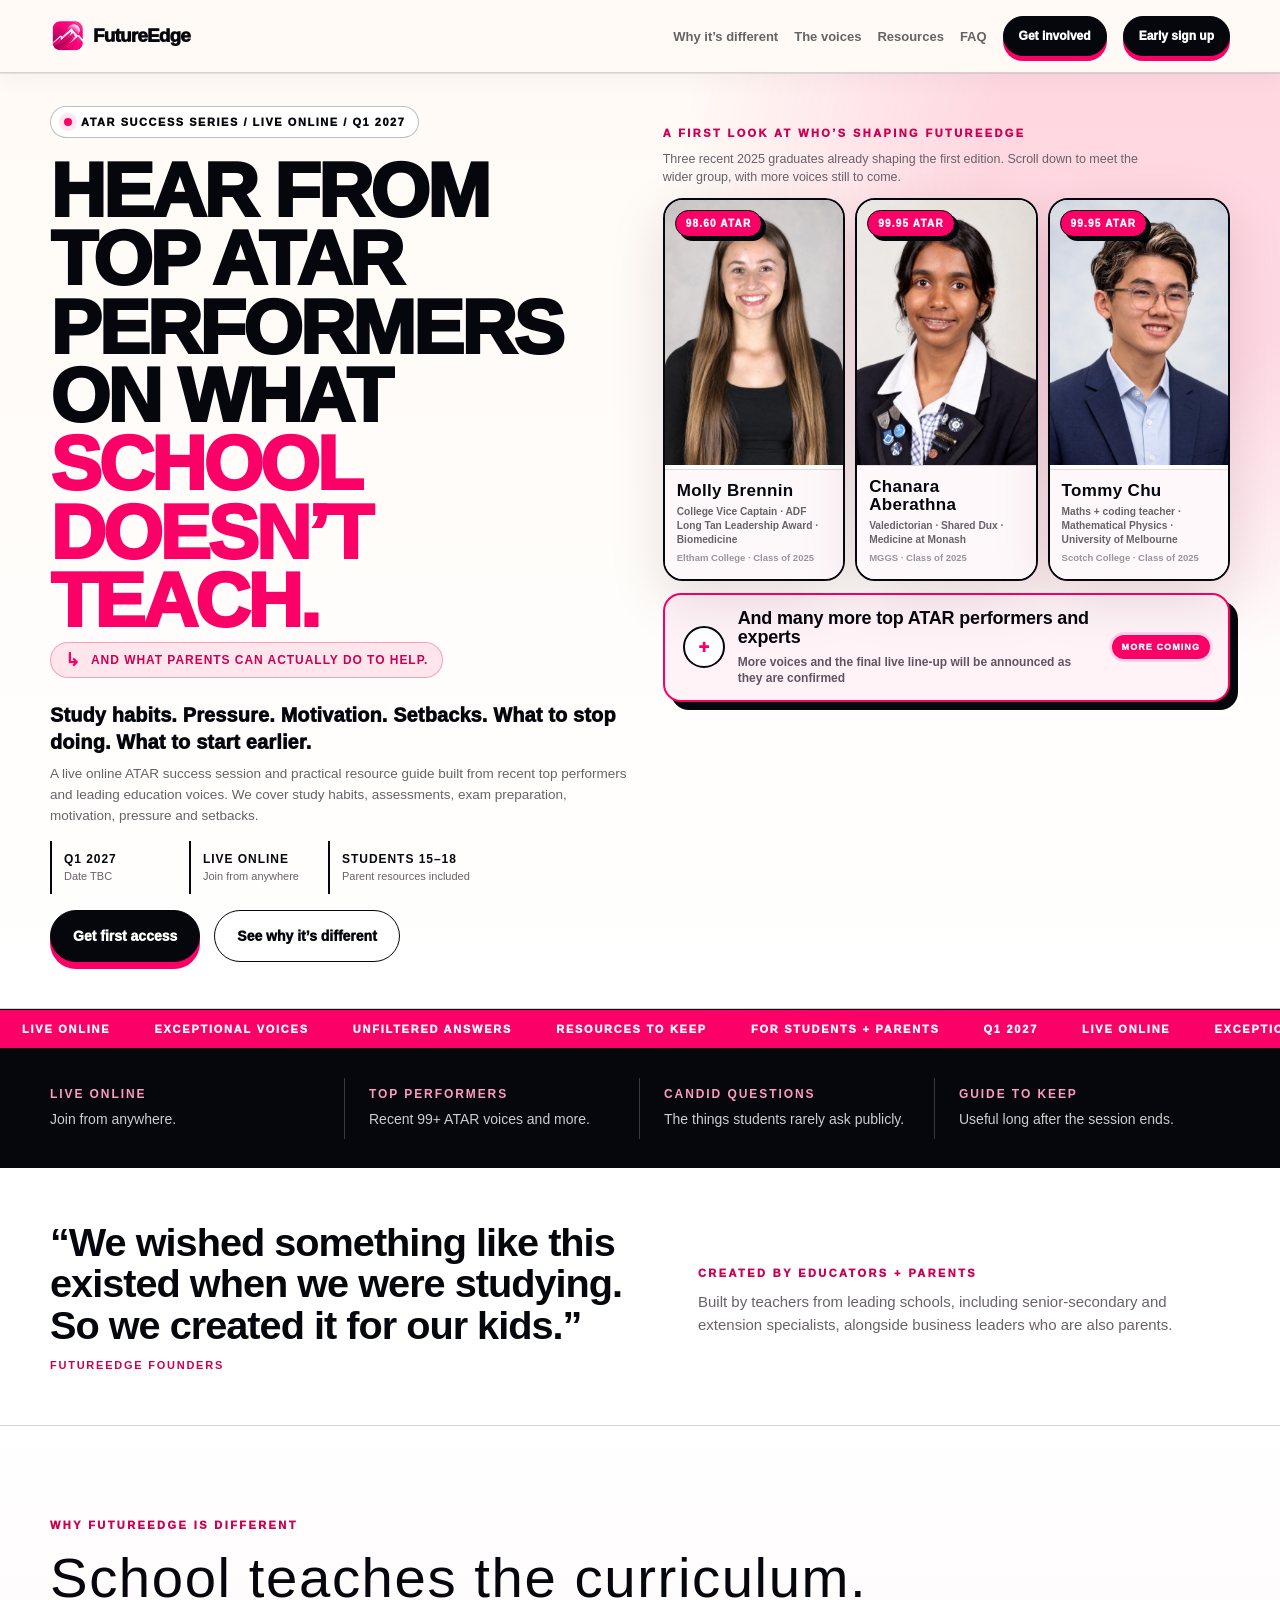
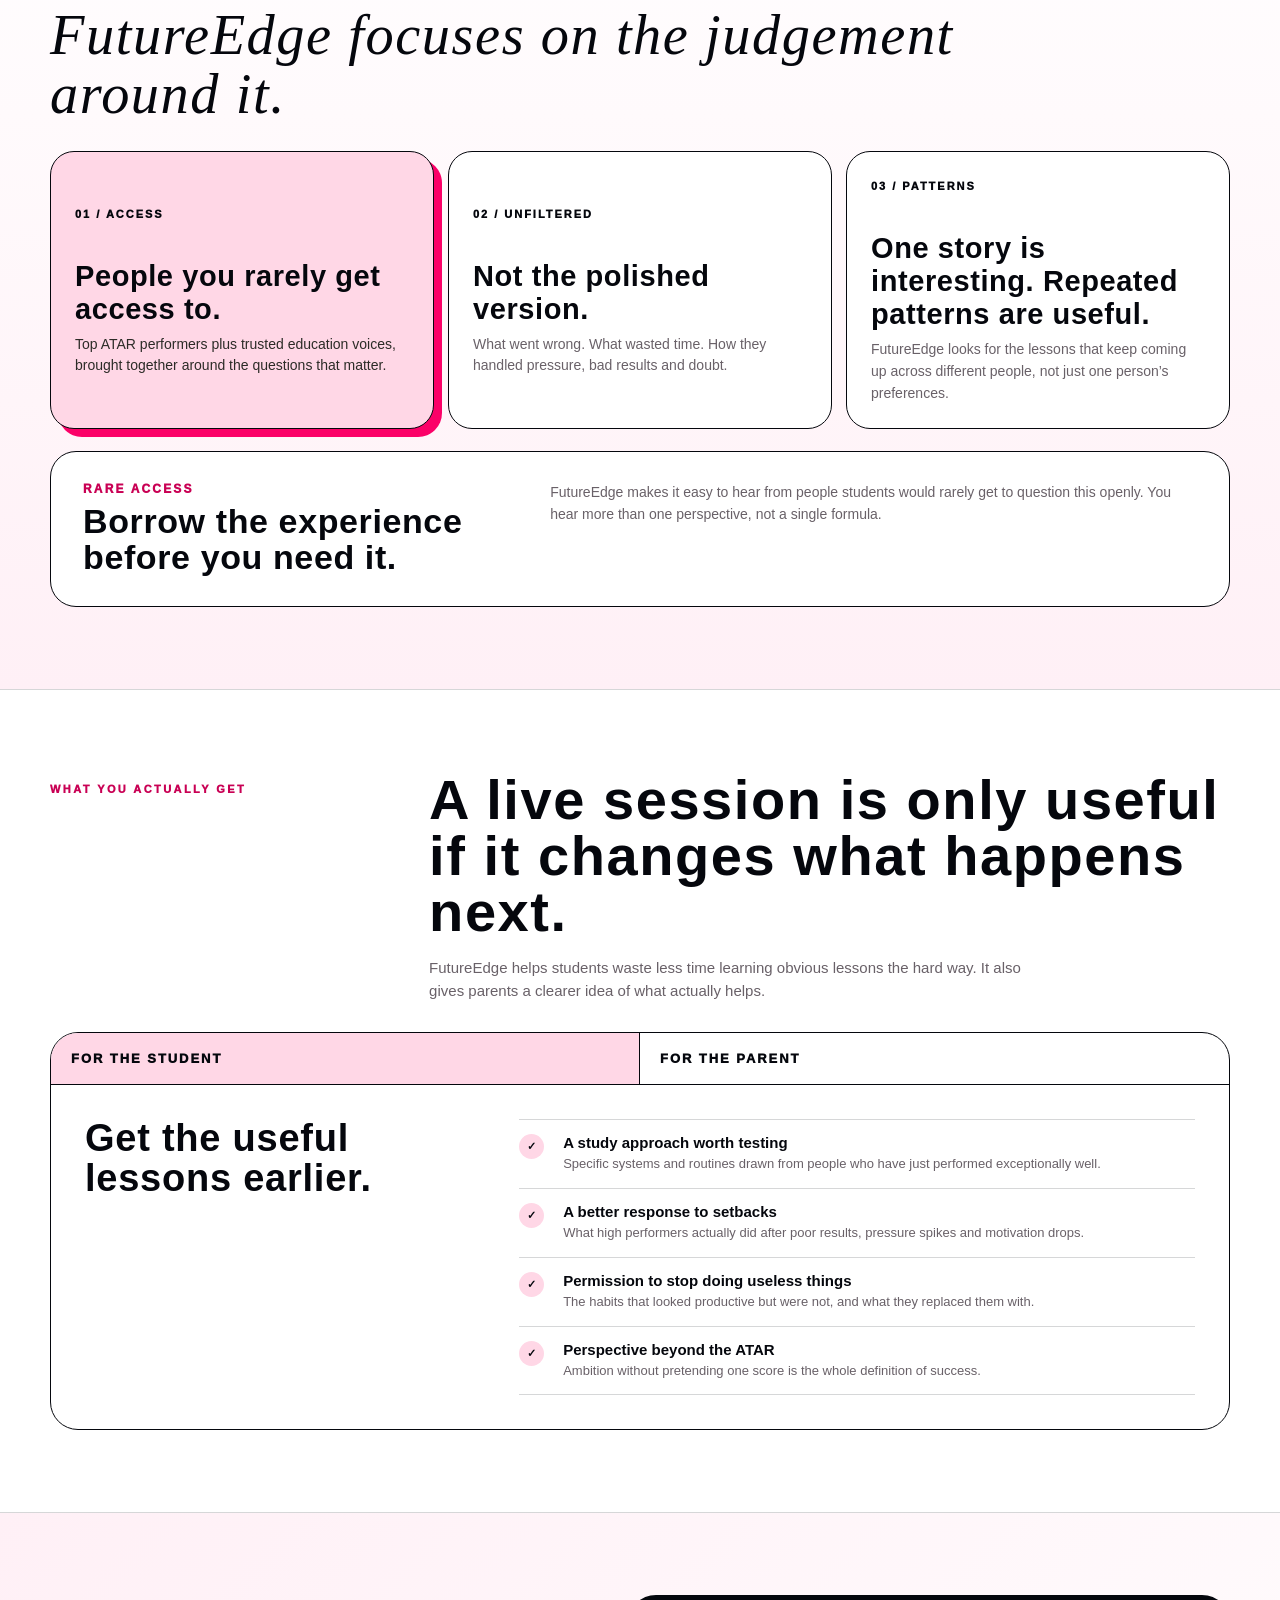
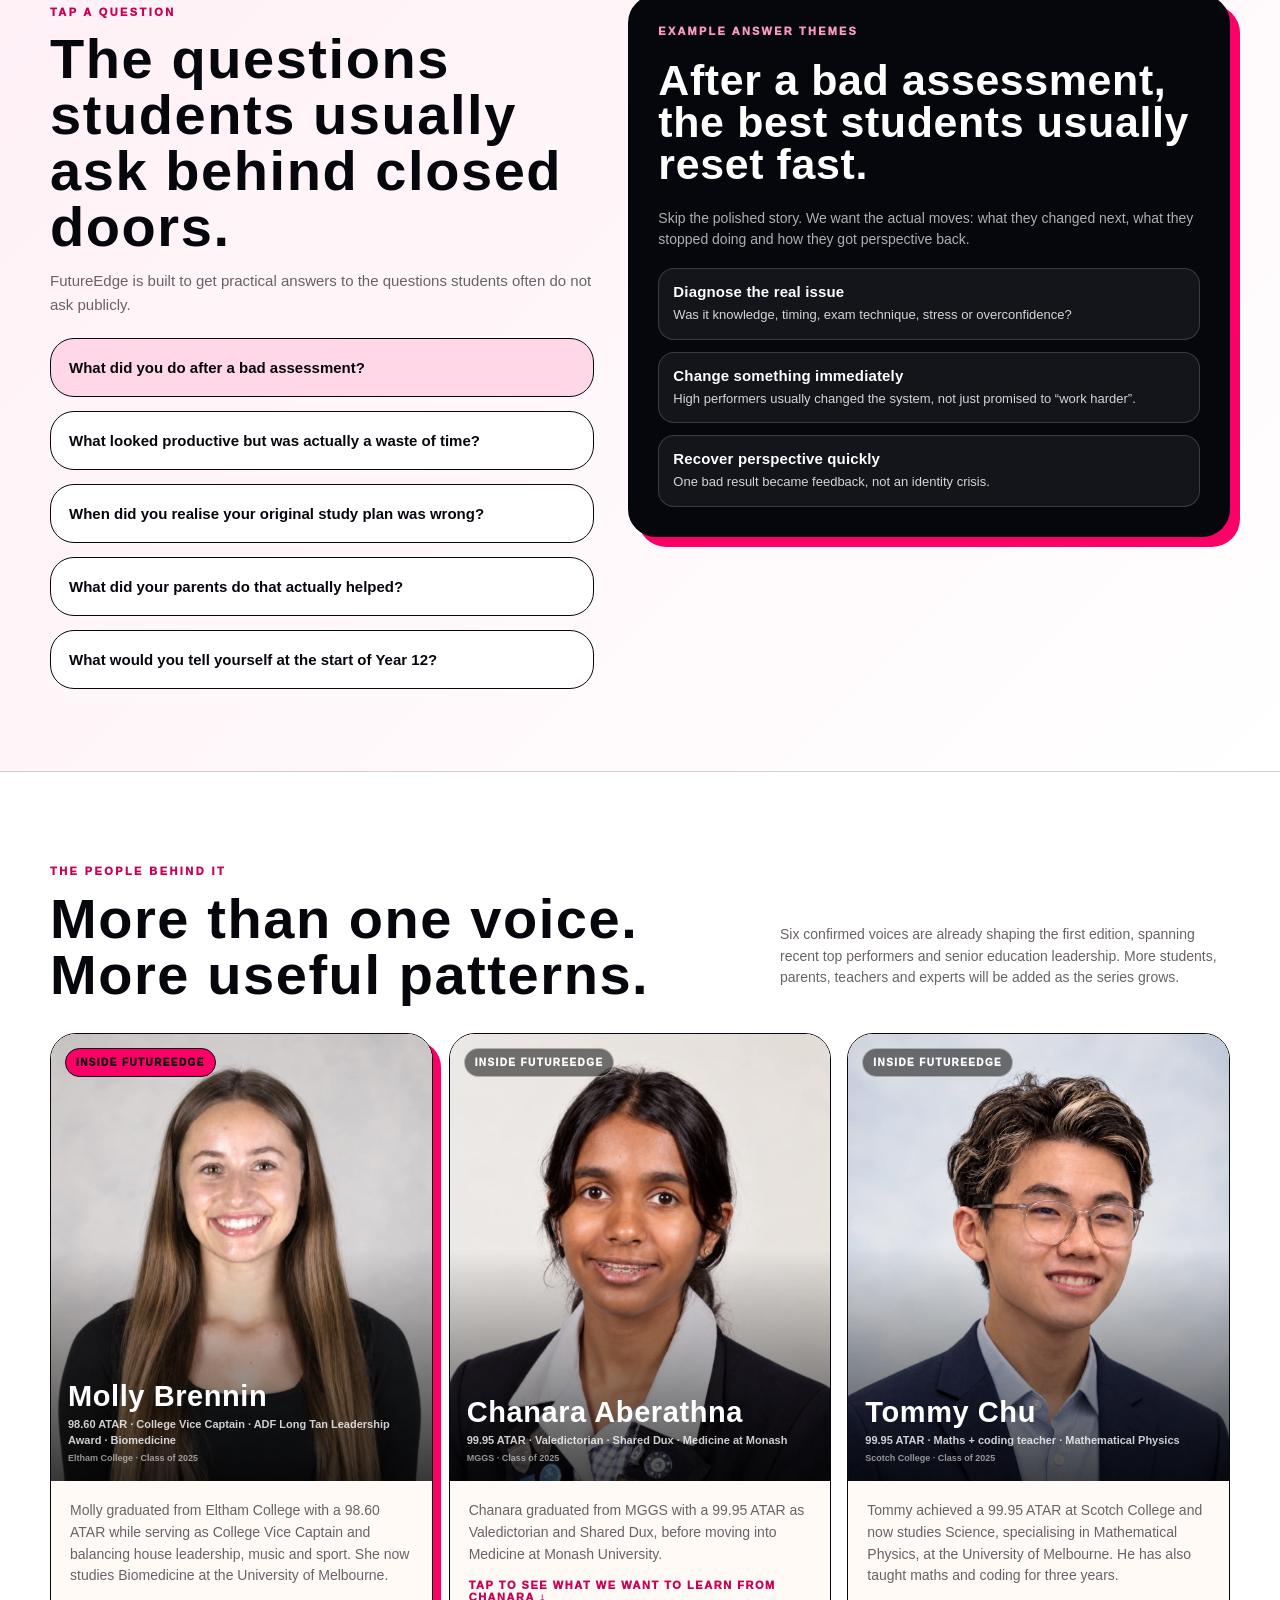
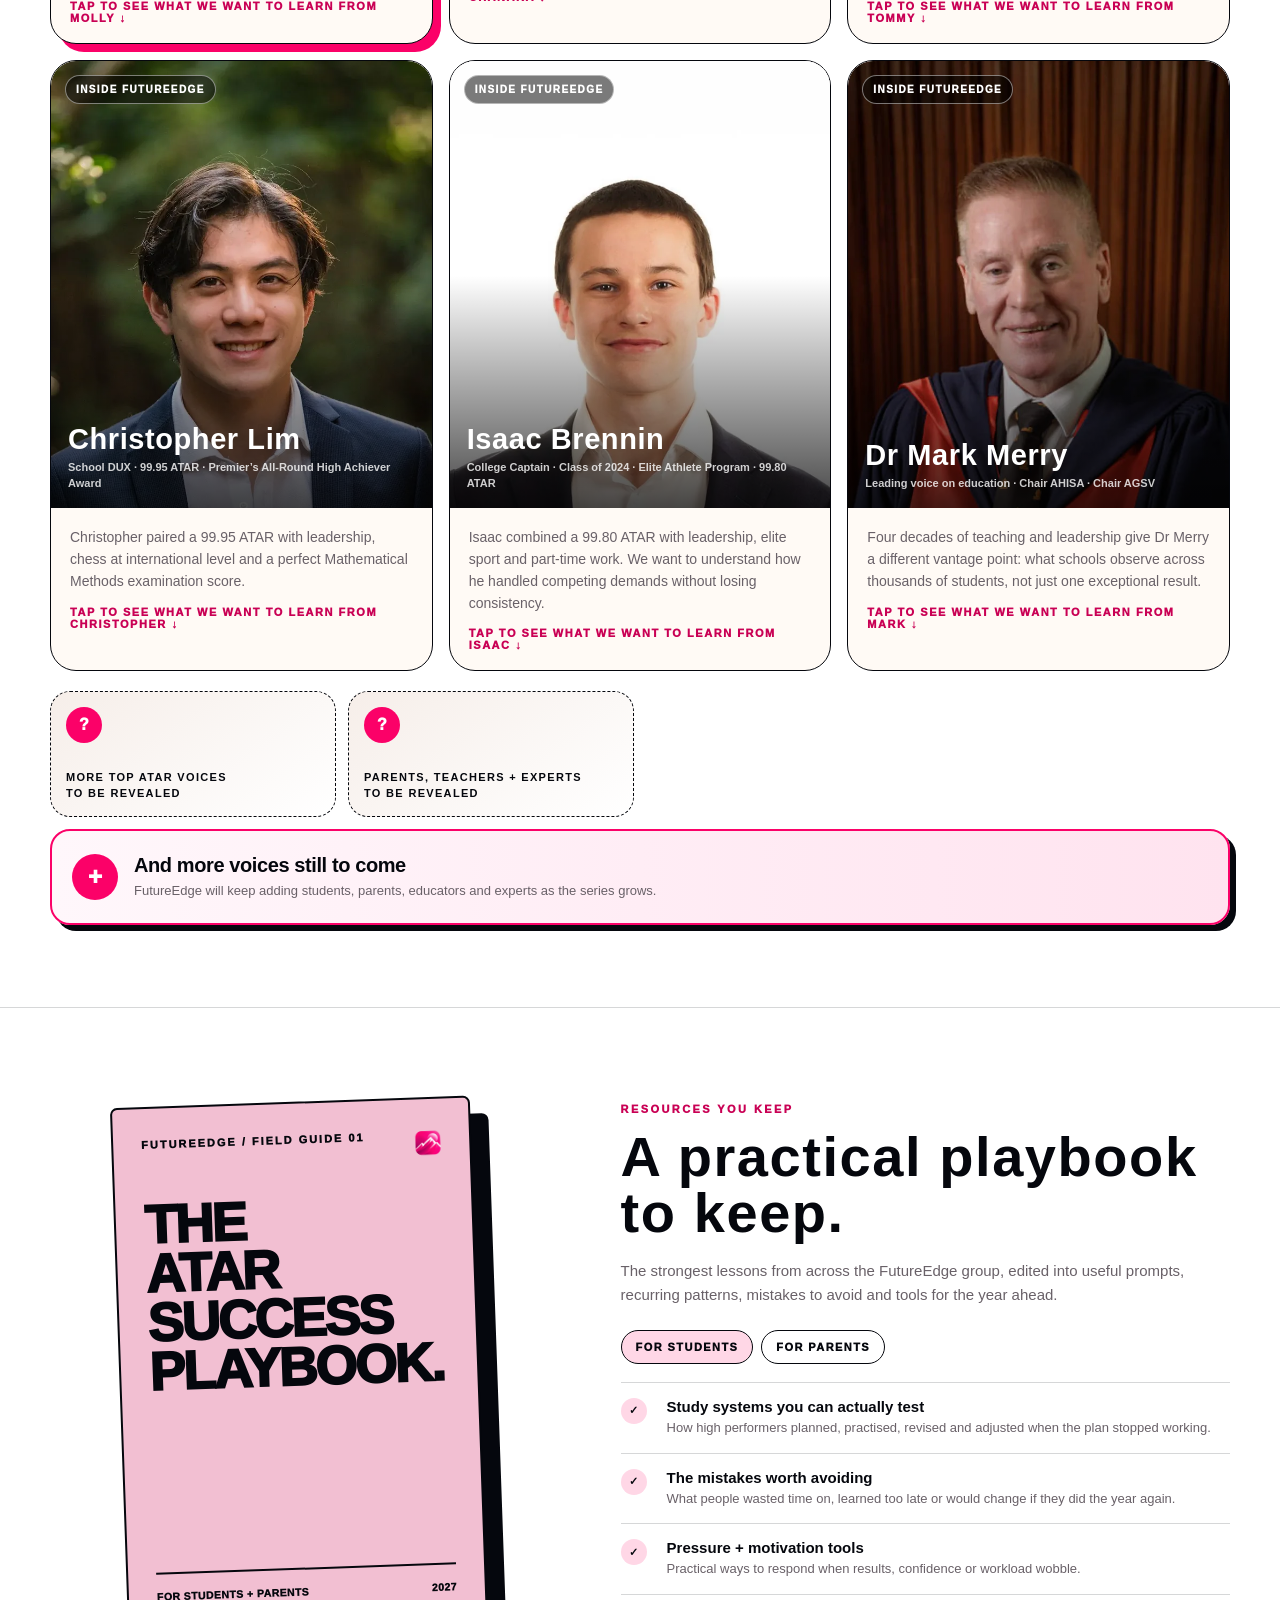
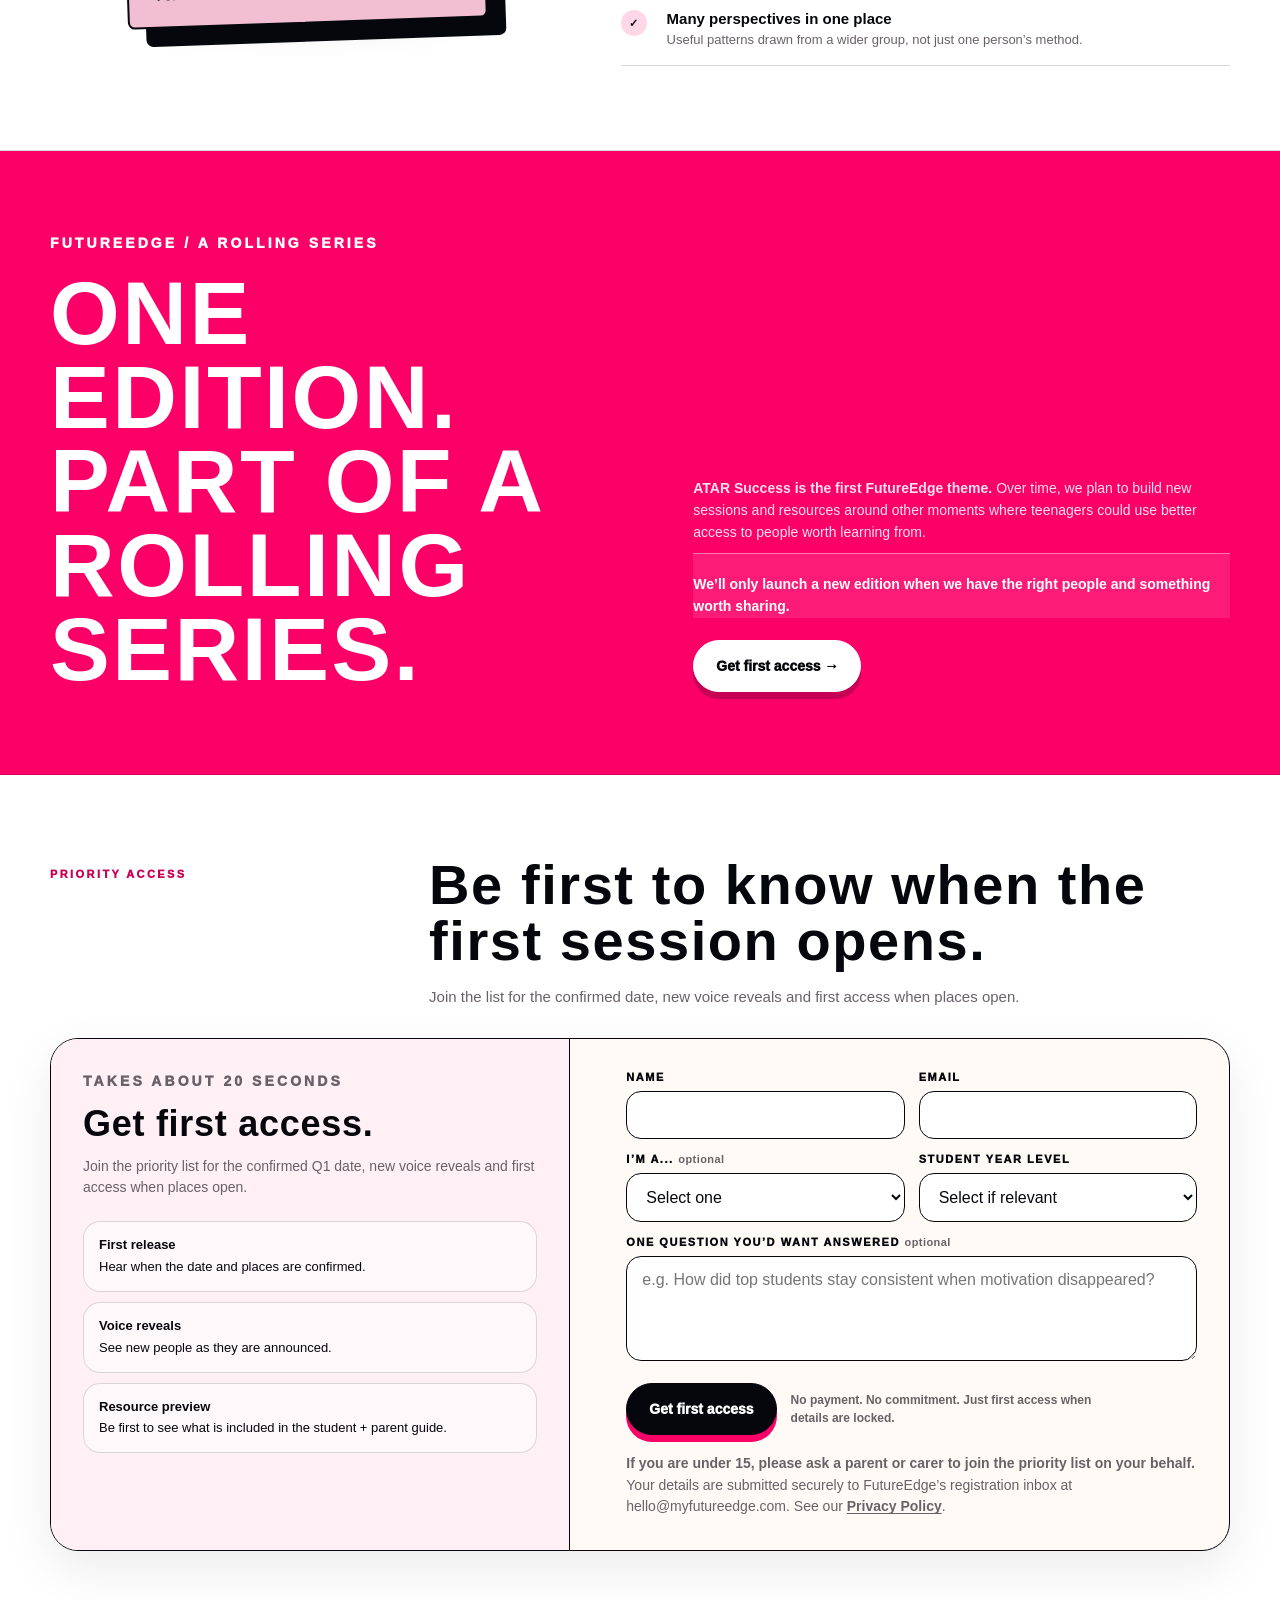
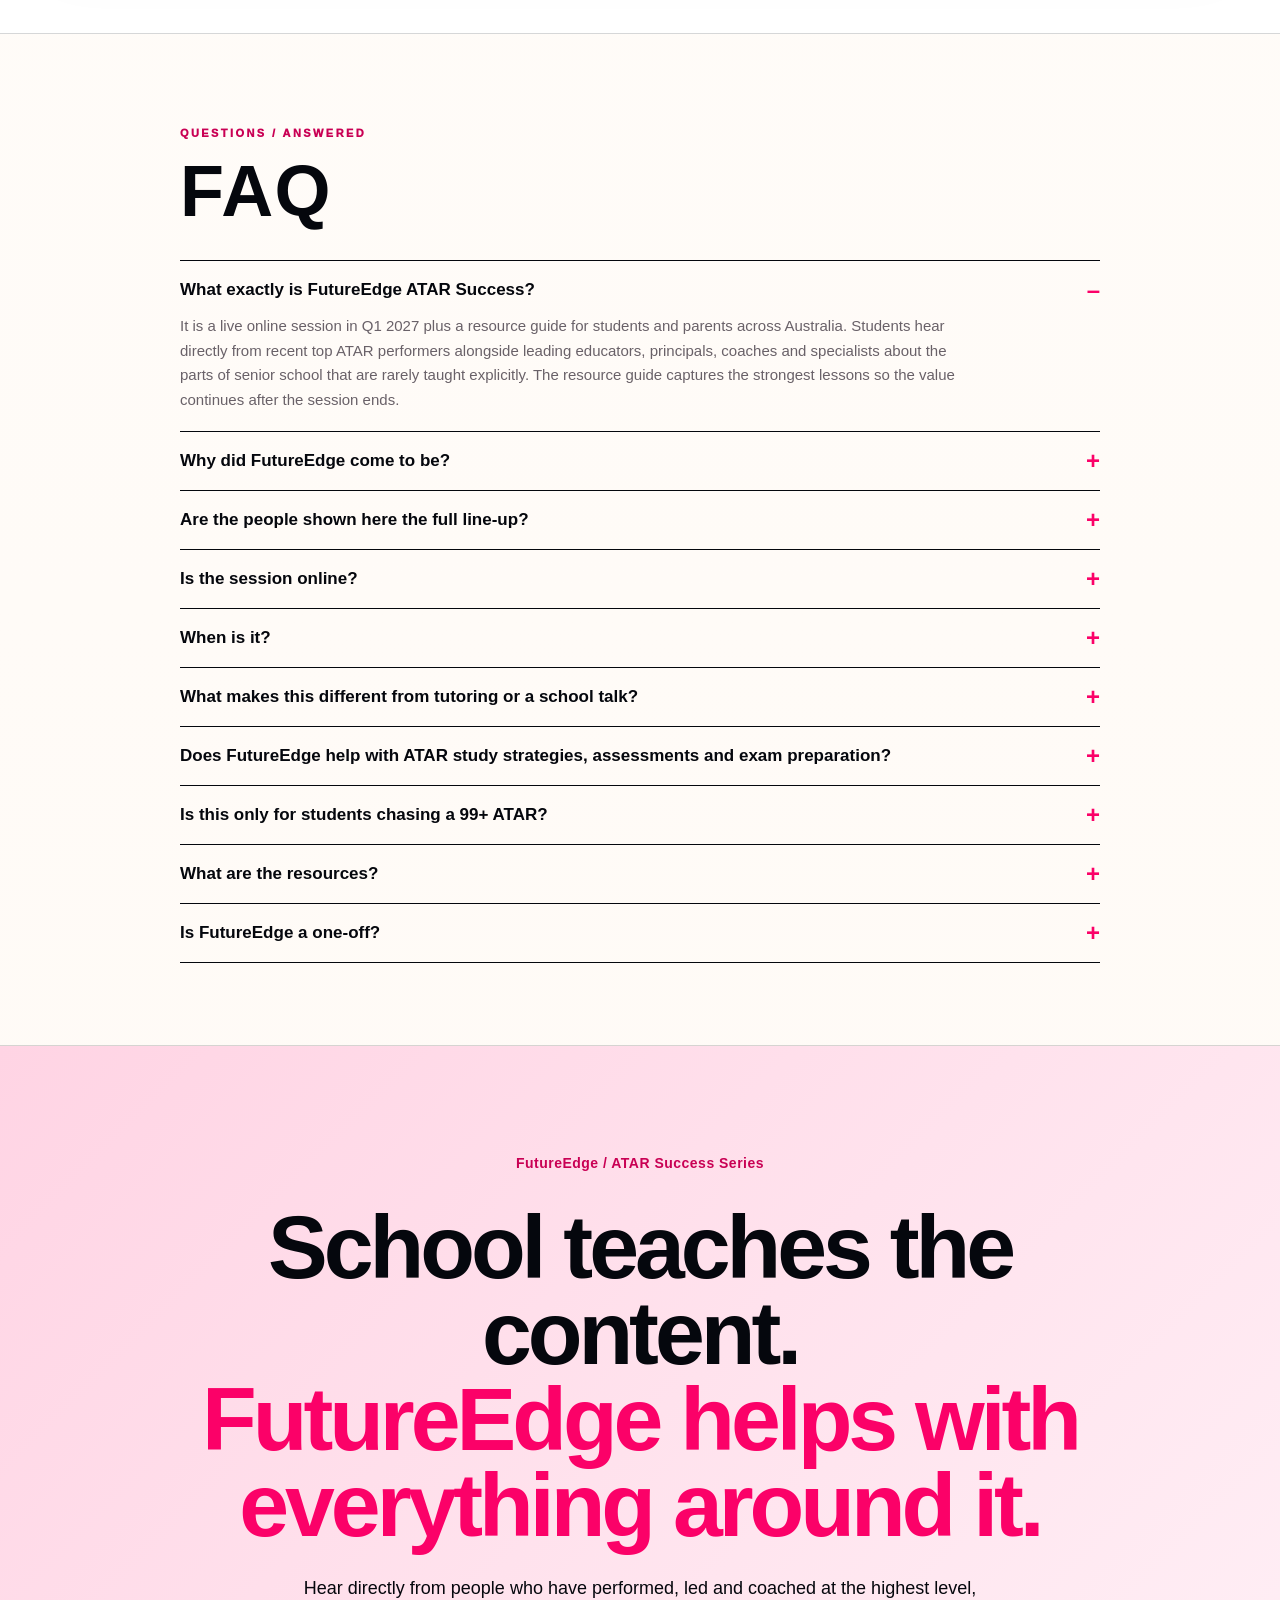
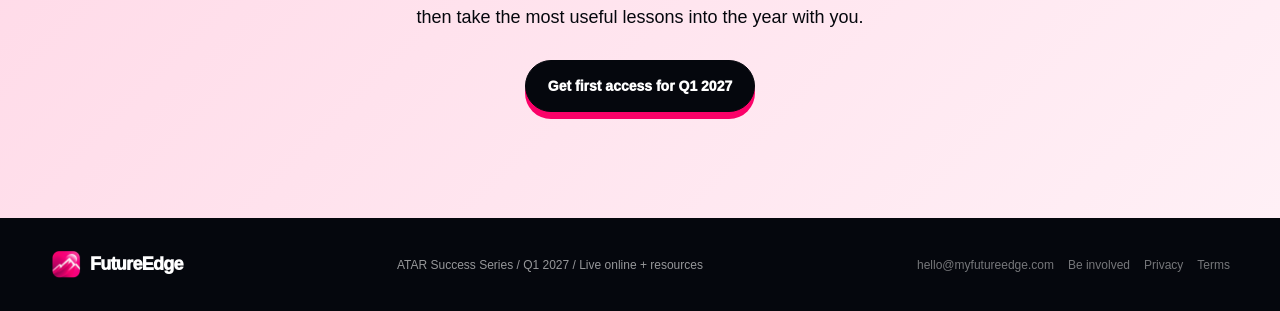
==== commit 83017b81: "Add files via upload" ====
--- a/index.html
+++ b/index.html
@@ -77,7 +77,7 @@
   ]
 }
 </script>
-<link rel="stylesheet" href="assets/styles-20260908k.css">
+<link rel="stylesheet" href="assets/styles-20260908l.css">
 
 <style id="mobile-nav-critical">
 .mobile-nav{display:none!important;border:0!important;padding:0!important;margin:0!important}.mobile-menu{display:none!important}.mobile-cta{display:none}.mobile-nav>summary::before,.mobile-nav>summary::after{display:none!important;content:none!important}
@@ -133,17 +133,17 @@
           <article class="hero-voice-card">
             <div class="hero-voice-chip">98.60 ATAR</div>
             <img src="assets/molly-brennin.webp" alt="Molly Brennin">
-            <div class="hero-voice-meta"><h3>Molly Brennin</h3><div class="hero-school-line"><span>Graduated from</span><b>Eltham College</b><i>Class of 2025</i></div><p>College Vice Captain · ADF Long Tan Leadership Award · Biomedicine</p></div>
+            <div class="hero-voice-meta"><h3>Molly Brennin</h3><p>College Vice Captain · ADF Long Tan Leadership Award · Biomedicine</p><div class="hero-school-note">Eltham College · Class of 2025</div></div>
           </article>
           <article class="hero-voice-card">
             <div class="hero-voice-chip">99.95 ATAR</div>
             <img src="assets/chanara-aberathna.webp" alt="Chanara Aberathna">
-            <div class="hero-voice-meta"><h3>Chanara Aberathna</h3><div class="hero-school-line"><span>Graduated from</span><b>MGGS</b><i>Class of 2025</i></div><p>Valedictorian · Shared Dux · Medicine at Monash</p></div>
+            <div class="hero-voice-meta"><h3>Chanara Aberathna</h3><p>Valedictorian · Shared Dux · Medicine at Monash</p><div class="hero-school-note">MGGS · Class of 2025</div></div>
           </article>
           <article class="hero-voice-card">
             <div class="hero-voice-chip">99.95 ATAR</div>
             <img src="assets/tommy-chu.webp" alt="Tommy Chu">
-            <div class="hero-voice-meta"><h3>Tommy Chu</h3><div class="hero-school-line"><span>Graduated from</span><b>Scotch College</b><i>Class of 2025</i></div><p>Maths + coding teacher · Mathematical Physics · University of Melbourne</p></div>
+            <div class="hero-voice-meta"><h3>Tommy Chu</h3><p>Maths + coding teacher · Mathematical Physics · University of Melbourne</p><div class="hero-school-note">Scotch College · Class of 2025</div></div>
           </article>
         </div>
         <div class="hero-carousel-controls" aria-label="Speaker carousel controls">
@@ -219,14 +219,13 @@
 <div class="wrap">
   <div class="voice-intro"><div><p class="eyebrow">The people behind it</p><h2 class="section-title" style="margin-top:14px">More than one voice. More useful patterns.</h2></div><p class="small-note">Six confirmed voices are already shaping the first edition, spanning recent top performers and senior education leadership. More students, parents, teachers and experts will be added as the series grows.</p></div>
   <div class="voice-grid">
-    <article class="voice-card" tabindex="0" data-voice="molly"><div class="voice-image"><img src="assets/molly-brennin.webp" alt="Molly Brennin"><div class="voice-label">Inside FutureEdge</div><div class="voice-school-tag"><span>Graduated from</span><b>Eltham College</b></div><div class="voice-name"><h3>Molly Brennin</h3><p>98.60 ATAR · College Vice Captain · ADF Long Tan Leadership Award · Biomedicine</p></div></div><div class="voice-copy"><p>Molly graduated from Eltham College with a 98.60 ATAR while serving as College Vice Captain and balancing house leadership, music and sport. She now studies Biomedicine at the University of Melbourne.</p><div class="voice-toggle">Tap to see what we want to learn from Molly ↓</div><div class="voice-more"><strong>What FutureEdge wants to unpack:</strong> how she combined leadership and strong results, how she protected time for life outside study, and what helped her stay consistent through Year 12.</div></div></article>
-    <article class="voice-card" tabindex="0" data-voice="chanara"><div class="voice-image"><img src="assets/chanara-aberathna.webp" alt="Chanara Aberathna"><div class="voice-label">Inside FutureEdge</div><div class="voice-school-tag"><span>Graduated from</span><b>MGGS</b></div><div class="voice-name"><h3>Chanara Aberathna</h3><p>99.95 ATAR · Valedictorian · Shared Dux · Medicine at Monash</p></div></div><div class="voice-copy"><p>Chanara graduated from MGGS with a 99.95 ATAR as Valedictorian and Shared Dux, before moving into Medicine at Monash University.</p><div class="voice-toggle">Tap to see what we want to learn from Chanara ↓</div><div class="voice-more"><strong>What FutureEdge wants to unpack:</strong> how a clear long-term goal shaped her study choices, how she balanced academic ambition with leadership and community service, and how she built confidence across her school years.</div></div></article>
-    <article class="voice-card" tabindex="0" data-voice="tommy"><div class="voice-image"><img src="assets/tommy-chu.webp" alt="Tommy Chu"><div class="voice-label">Inside FutureEdge</div><div class="voice-school-tag"><span>Graduated from</span><b>Scotch College</b></div><div class="voice-name"><h3>Tommy Chu</h3><p>99.95 ATAR · Scotch College · Maths + coding teacher · Mathematical Physics</p></div></div><div class="voice-copy"><p>Tommy achieved a 99.95 ATAR at Scotch College and now studies Science, specialising in Mathematical Physics, at the University of Melbourne. He has also taught maths and coding for three years.</p><div class="voice-toggle">Tap to see what we want to learn from Tommy ↓</div><div class="voice-more"><strong>What FutureEdge wants to unpack:</strong> the systems that mattered more than natural talent, how he made strategic study choices, and what teaching other students revealed about how people learn best.</div></div></article>
+    <article class="voice-card" tabindex="0" data-voice="molly"><div class="voice-image"><img src="assets/molly-brennin.webp" alt="Molly Brennin"><div class="voice-label">Inside FutureEdge</div><div class="voice-name"><h3>Molly Brennin</h3><p>98.60 ATAR · College Vice Captain · ADF Long Tan Leadership Award · Biomedicine</p><small class="voice-school-note">Eltham College · Class of 2025</small></div></div><div class="voice-copy"><p>Molly graduated from Eltham College with a 98.60 ATAR while serving as College Vice Captain and balancing house leadership, music and sport. She now studies Biomedicine at the University of Melbourne.</p><div class="voice-toggle">Tap to see what we want to learn from Molly ↓</div><div class="voice-more"><strong>What FutureEdge wants to unpack:</strong> how she combined leadership and strong results, how she protected time for life outside study, and what helped her stay consistent through Year 12.</div></div></article>
+    <article class="voice-card" tabindex="0" data-voice="chanara"><div class="voice-image"><img src="assets/chanara-aberathna.webp" alt="Chanara Aberathna"><div class="voice-label">Inside FutureEdge</div><div class="voice-name"><h3>Chanara Aberathna</h3><p>99.95 ATAR · Valedictorian · Shared Dux · Medicine at Monash</p><small class="voice-school-note">MGGS · Class of 2025</small></div></div><div class="voice-copy"><p>Chanara graduated from MGGS with a 99.95 ATAR as Valedictorian and Shared Dux, before moving into Medicine at Monash University.</p><div class="voice-toggle">Tap to see what we want to learn from Chanara ↓</div><div class="voice-more"><strong>What FutureEdge wants to unpack:</strong> how a clear long-term goal shaped her study choices, how she balanced academic ambition with leadership and community service, and how she built confidence across her school years.</div></div></article>
+    <article class="voice-card" tabindex="0" data-voice="tommy"><div class="voice-image"><img src="assets/tommy-chu.webp" alt="Tommy Chu"><div class="voice-label">Inside FutureEdge</div><div class="voice-name"><h3>Tommy Chu</h3><p>99.95 ATAR · Maths + coding teacher · Mathematical Physics</p><small class="voice-school-note">Scotch College · Class of 2025</small></div></div><div class="voice-copy"><p>Tommy achieved a 99.95 ATAR at Scotch College and now studies Science, specialising in Mathematical Physics, at the University of Melbourne. He has also taught maths and coding for three years.</p><div class="voice-toggle">Tap to see what we want to learn from Tommy ↓</div><div class="voice-more"><strong>What FutureEdge wants to unpack:</strong> the systems that mattered more than natural talent, how he made strategic study choices, and what teaching other students revealed about how people learn best.</div></div></article>
     <article class="voice-card" tabindex="0" data-voice="chris"><div class="voice-image"><img src="assets/christopher-lim.webp" alt="Christopher Lim"><div class="voice-label">Inside FutureEdge</div><div class="voice-name"><h3>Christopher Lim</h3><p>School DUX · 99.95 ATAR · Premier’s All-Round High Achiever Award</p></div></div><div class="voice-copy"><p>Christopher paired a 99.95 ATAR with leadership, chess at international level and a perfect Mathematical Methods examination score.</p><div class="voice-toggle">Tap to see what we want to learn from Christopher ↓</div><div class="voice-more"><strong>What FutureEdge wants to unpack:</strong> what mastery actually looked like day-to-day, how he knew where to spend effort, and how someone operating at the very top avoided simply doing more of everything.</div></div></article>
     <article class="voice-card" tabindex="0" data-voice="isaac"><div class="voice-image"><img src="assets/isaac-brennin.webp" alt="Isaac Brennin"><div class="voice-label">Inside FutureEdge</div><div class="voice-name"><h3>Isaac Brennin</h3><p>College Captain · Class of 2024 · Elite Athlete Program · 99.80 ATAR</p></div></div><div class="voice-copy"><p>Isaac combined a 99.80 ATAR with leadership, elite sport and part-time work. We want to understand how he handled competing demands without losing consistency.</p><div class="voice-toggle">Tap to see what we want to learn from Isaac ↓</div><div class="voice-more"><strong>What FutureEdge wants to unpack:</strong> how he structured time, protected consistency across a crowded week, and kept taking small steps even when nobody was watching.</div></div></article>
     <article class="voice-card" tabindex="0" data-voice="mark"><div class="voice-image"><img src="assets/dr-mark-merry.webp" alt="Dr Mark Merry"><div class="voice-label">Inside FutureEdge</div><div class="voice-name"><h3>Dr Mark Merry</h3><p>Leading voice on education · Chair AHISA · Chair AGSV</p></div></div><div class="voice-copy"><p>Four decades of teaching and leadership give Dr Merry a different vantage point: what schools observe across thousands of students, not just one exceptional result.</p><div class="voice-toggle">Tap to see what we want to learn from Mark ↓</div><div class="voice-more"><strong>What FutureEdge wants to unpack:</strong> what separates healthy ambition from destructive pressure, what families misunderstand about senior school, and what students need around them to thrive as well as perform.</div></div></article>
   </div>
-  <p class="school-context-note">School names identify contributors’ educational backgrounds only and do not indicate school endorsement of FutureEdge.</p>
   <div class="reveal-wall reveal-wall-final" aria-label="More FutureEdge voices to be revealed">
     <div class="reveal-card"><span class="reveal-icon">?</span><b>More top ATAR voices<br>to be revealed</b></div>
     <div class="reveal-card"><span class="reveal-icon">?</span><b>Parents, teachers + experts<br>to be revealed</b></div>
--- a/assets/styles-20260908l.css
+++ b/assets/styles-20260908l.css
@@ -0,0 +1,1663 @@
+:root{
+  --paper:#fffaf5;
+  --paper-2:#f6eee9;
+  --white:#ffffff;
+  --ink:#05070d;
+  --muted:#696168;
+  --line:rgba(5,7,13,.16);
+  --brand:#fb0168;
+  --brand-deep:#c90054;
+  --brand-soft:#ffd7e6;
+  --brand-wash:#fff0f6;
+  --orange:#fb0168;
+  --orange-soft:#ffd7e6;
+  --acid:#ffc2d8;
+  --acid-soft:#fff0f6;
+  --max:1180px;
+  --shadow:0 20px 60px rgba(20,20,20,.12);
+}
+*{box-sizing:border-box}
+html{scroll-behavior:smooth}
+body{margin:0;background:var(--paper);color:var(--ink);font-family:Inter,ui-sans-serif,-apple-system,BlinkMacSystemFont,"Segoe UI",sans-serif;overflow-x:hidden}
+a{color:inherit;text-decoration:none}
+button,input,select,textarea{font:inherit}
+button{color:inherit}
+img{display:block;max-width:100%}
+.wrap{width:min(var(--max),calc(100% - 36px));margin:0 auto}
+.eyebrow{font-size:11px;letter-spacing:.22em;text-transform:uppercase;font-weight:950}
+.muted{color:var(--muted)}
+.pill{display:inline-flex;align-items:center;gap:9px;border:1.5px solid var(--ink);border-radius:999px;padding:9px 13px;font-size:11px;font-weight:950;letter-spacing:.14em;text-transform:uppercase;background:rgba(255,255,255,.48)}
+.pill::before{content:"";width:8px;height:8px;border-radius:50%;background:var(--orange)}
+.btn{display:inline-flex;align-items:center;justify-content:center;min-height:52px;padding:0 22px;border-radius:999px;border:1.5px solid var(--ink);font-size:14px;font-weight:950;cursor:pointer;transition:.18s ease;background:transparent}
+.btn:hover{transform:translateY(-2px)}
+.btn-dark{background:var(--ink);color:white;box-shadow:0 7px 0 var(--orange)}
+.btn-dark:hover{transform:translateY(3px);box-shadow:0 4px 0 var(--orange)}
+.btn-light{background:white}
+
+.nav{position:sticky;top:0;z-index:80;background:rgba(255,249,239,.91);backdrop-filter:blur(14px);border-bottom:1px solid var(--line)}
+.nav-inner{height:72px;display:flex;align-items:center;justify-content:space-between;gap:22px}
+.brand{display:flex;align-items:center;gap:11px;font-size:20px;font-weight:950;letter-spacing:.015em}
+.brand-mark{width:31px;height:31px;border-radius:50%;background:var(--ink);color:var(--acid);display:grid;place-items:center;font-size:10px;font-weight:950}
+.nav-links{display:flex;align-items:center;gap:23px;font-size:13px;font-weight:850}
+.nav-links a:not(.btn){opacity:.62}.nav-links a:not(.btn):hover{opacity:1}
+
+.hero{padding:62px 0 72px;position:relative}
+.hero::after{content:"";position:absolute;z-index:-1;right:-180px;top:35px;width:470px;height:470px;border-radius:50%;background:var(--acid-soft);opacity:.7}
+.hero-grid{display:grid;grid-template-columns:1.06fr .94fr;gap:46px;align-items:center}
+h1{margin:24px 0 0;font-size:clamp(58px,8vw,103px);line-height:.92;letter-spacing:.005em;max-width:850px;font-weight:950}
+h1 .accent{color:var(--orange)}
+.hero-copy{font-size:clamp(19px,2.05vw,25px);line-height:1.52;letter-spacing:.01em;max-width:790px;margin:28px 0 14px}
+.hero-copy strong{font-weight:950}
+.hero-sub{font-size:15px;line-height:1.68;color:var(--muted);max-width:720px;margin:0 0 26px}
+.hero-actions{display:flex;align-items:center;gap:14px;flex-wrap:wrap}
+.micro{font-size:12px;color:var(--muted);font-weight:750;max-width:340px;line-height:1.5}
+
+.product-switch{margin-top:30px;border-top:1.5px solid var(--ink);border-bottom:1.5px solid var(--ink);max-width:790px}
+.product-switch-tabs{display:flex}
+.product-switch-btn{flex:1;border:0;border-right:1.5px solid var(--ink);background:transparent;padding:14px 12px;font-size:11px;letter-spacing:.16em;text-transform:uppercase;font-weight:950;cursor:pointer;text-align:left}
+.product-switch-btn:last-child{border-right:0}
+.product-switch-btn.active{background:var(--acid)}
+.product-switch-panel{padding:19px 0;display:grid;grid-template-columns:.7fr 1.3fr;gap:24px;align-items:start}
+.product-switch-panel h3{font-size:25px;letter-spacing:.02em;margin:0;line-height:1.06}
+.product-switch-panel p{margin:0;color:var(--muted);font-size:14px;line-height:1.6}
+
+.portrait-stage{position:relative;min-height:620px}
+.profile-card{position:absolute;overflow:hidden;border-radius:27px;border:2px solid var(--ink);background:white;box-shadow:var(--shadow);transition:.24s ease}
+.profile-card img{width:100%;height:100%;object-fit:cover;object-position:center top}
+.profile-card:hover{transform:translateY(-7px) rotate(0deg)!important;z-index:30}
+.profile-card .badge{position:absolute;left:13px;bottom:13px;background:var(--paper);border:1.5px solid var(--ink);border-radius:17px;padding:9px 11px;max-width:87%;box-shadow:0 6px 18px rgba(0,0,0,.12)}
+.profile-card .badge b{display:block;font-size:13px;margin-bottom:3px;letter-spacing:.01em}
+.profile-card .badge span{display:block;font-size:10px;line-height:1.36;color:var(--muted);font-weight:850}
+.profile-card.ghost{background:linear-gradient(135deg,var(--paper-2),#fff);display:grid;place-items:center;color:var(--muted);border-style:dashed;box-shadow:none}
+.profile-card.ghost::before{content:"?";width:70px;height:70px;border-radius:50%;display:grid;place-items:center;background:var(--ink);color:var(--acid);font-size:29px;font-weight:950}
+.profile-card.ghost .ghost-label{position:absolute;left:12px;right:12px;bottom:13px;text-align:center;font-size:10px;line-height:1.4;font-weight:950;letter-spacing:.11em;text-transform:uppercase}
+.profile-card.g1{width:43%;height:52%;left:2%;top:5%;transform:rotate(-7deg);z-index:1}
+.profile-card.g2{width:40%;height:48%;right:2%;top:7%;transform:rotate(7deg);z-index:1}
+.profile-card.g3{width:39%;height:44%;right:18%;bottom:1%;transform:rotate(4deg);z-index:1}
+.profile-card.one{width:46%;height:60%;left:0;top:12%;transform:rotate(-3deg);z-index:4}
+.profile-card.two{width:46%;height:60%;right:0;top:1%;transform:rotate(4deg);z-index:5}
+.profile-card.three{width:44%;height:54%;right:19%;bottom:0;transform:rotate(-1deg);z-index:6}
+.stage-label{position:absolute;z-index:15;right:-1%;top:37%;max-width:190px;padding:15px 16px;background:var(--acid);border:2px solid var(--ink);border-radius:21px;box-shadow:7px 7px 0 var(--ink);font-size:13px;line-height:1.25;font-weight:950;letter-spacing:.015em}
+
+.ticker{border-top:1.5px solid var(--ink);border-bottom:1.5px solid var(--ink);overflow:hidden;background:var(--orange)}
+.ticker-track{display:flex;width:max-content;animation:scroll 29s linear infinite;padding:13px 0;font-weight:950;text-transform:uppercase;letter-spacing:.16em;font-size:11px}
+.ticker-track span{padding:0 22px}
+@keyframes scroll{to{transform:translateX(-50%)}}
+
+section{padding:94px 0;border-bottom:1px solid var(--line)}
+.section-head{display:grid;grid-template-columns:.58fr 1.42fr;gap:70px;align-items:start;margin-bottom:44px}
+.section-title{margin:0;font-size:clamp(40px,5.4vw,70px);line-height:.99;letter-spacing:.015em;max-width:860px}
+.section-copy{font-size:18px;line-height:1.64;color:var(--muted);max-width:740px;margin:16px 0 0}
+
+.proof-strip{background:var(--ink);color:white;padding:29px 0;border-bottom:0}
+.proof-grid{display:grid;grid-template-columns:repeat(4,1fr)}
+.proof-item{padding:8px 24px;border-right:1px solid rgba(255,255,255,.2)}
+.proof-item:first-child{padding-left:0}.proof-item:last-child{border-right:0}
+.proof-item b{display:block;color:var(--acid);font-size:12px;letter-spacing:.16em;text-transform:uppercase;margin-bottom:7px}
+.proof-item span{display:block;font-size:15px;line-height:1.46;color:rgba(255,255,255,.8)}
+
+.difference{background:white}
+.big-line{font-size:clamp(42px,6.2vw,82px);line-height:1.01;letter-spacing:.012em;max-width:1110px;margin:0 0 42px}
+.big-line em{font-family:Georgia,serif;font-weight:400}
+.value-tabs{display:grid;grid-template-columns:repeat(3,1fr);gap:14px}
+.value-tab{border:1.5px solid var(--ink);border-radius:24px;padding:24px;text-align:left;background:var(--paper);min-height:210px;cursor:pointer;transition:.18s ease}
+.value-tab:hover{transform:translateY(-4px)}
+.value-tab.active{background:var(--acid);box-shadow:8px 8px 0 var(--ink)}
+.value-tab .num{font-size:11px;letter-spacing:.18em;text-transform:uppercase;font-weight:950}
+.value-tab h3{font-size:29px;letter-spacing:.02em;margin:38px 0 8px}
+.value-tab p{font-size:14px;line-height:1.54;color:var(--muted);margin:0}
+.value-tab.active p{color:#2c2b27}
+.value-detail{margin-top:22px;border:1.5px solid var(--ink);border-radius:26px;padding:30px 32px;background:var(--paper);display:grid;grid-template-columns:.8fr 1.2fr;gap:36px;align-items:start}
+.value-detail-kicker{font-size:12px;text-transform:uppercase;letter-spacing:.18em;font-weight:950;color:var(--orange)}
+.value-detail h4{font-size:34px;line-height:1.05;letter-spacing:.018em;margin:8px 0 0}
+.value-detail p{font-size:17px;line-height:1.63;color:var(--muted);margin:0}
+
+.outcomes{background:var(--paper)}
+.outcome-shell{border:1.5px solid var(--ink);border-radius:28px;overflow:hidden;background:white}
+.outcome-tabs{display:grid;grid-template-columns:1fr 1fr;border-bottom:1.5px solid var(--ink)}
+.outcome-tab{padding:18px 20px;border:0;border-right:1.5px solid var(--ink);background:transparent;font-weight:950;font-size:13px;letter-spacing:.15em;text-transform:uppercase;text-align:left;cursor:pointer}
+.outcome-tab:last-child{border-right:0}.outcome-tab.active{background:var(--orange-soft)}
+.outcome-content{display:grid;grid-template-columns:.72fr 1.28fr;gap:54px;padding:34px}
+.outcome-content h3{font-size:38px;line-height:1.03;letter-spacing:.02em;margin:0}
+.outcome-list{display:grid;border-top:1px solid var(--line)}
+.outcome-row{display:grid;grid-template-columns:32px 1fr;gap:12px;padding:14px 0;border-bottom:1px solid var(--line)}
+.outcome-row i{width:25px;height:25px;border-radius:50%;display:grid;place-items:center;background:var(--acid);font-style:normal;font-size:11px;font-weight:950}
+.outcome-row b{display:block;font-size:15px;margin-bottom:3px}.outcome-row span{font-size:13px;line-height:1.52;color:var(--muted)}
+
+.questions{background:var(--paper-2)}
+.question-wrap{display:grid;grid-template-columns:.9fr 1.1fr;gap:58px;align-items:start}
+.question-display{position:sticky;top:105px;border:2px solid var(--ink);background:var(--ink);color:white;border-radius:28px;padding:34px;min-height:360px;box-shadow:10px 10px 0 var(--orange)}
+.question-display .label{font-size:11px;letter-spacing:.2em;text-transform:uppercase;font-weight:950;color:var(--acid)}
+.question-display blockquote{margin:54px 0 0;font-size:clamp(34px,4.5vw,57px);line-height:1.03;letter-spacing:.015em;font-weight:900}
+.question-display p{margin:23px 0 0;font-size:14px;line-height:1.6;color:rgba(255,255,255,.68)}
+.question-buttons{display:grid;gap:10px}
+.question-btn{width:100%;text-align:left;border:1.5px solid var(--ink);border-radius:20px;background:white;padding:17px 18px;cursor:pointer;font-weight:850;font-size:15px;line-height:1.4;transition:.16s ease}
+.question-btn:hover{transform:translateX(4px)}.question-btn.active{background:var(--acid)}
+
+.voices{background:white}
+.voice-intro{display:flex;align-items:end;justify-content:space-between;gap:24px;margin-bottom:30px}
+.voice-intro .small-note{max-width:450px;color:var(--muted);font-size:14px;line-height:1.55}
+.voice-grid{display:grid;grid-template-columns:repeat(3,1fr);gap:16px}
+.voice-card{border:1.5px solid var(--ink);border-radius:26px;overflow:hidden;background:var(--paper);cursor:pointer;position:relative}
+.voice-image{aspect-ratio:4/4.7;position:relative;overflow:hidden;background:#eee}
+.voice-image img{width:100%;height:100%;object-fit:cover;object-position:center top;transition:.3s ease}.voice-card:hover .voice-image img{transform:scale(1.025)}
+.voice-image::after{content:"";position:absolute;inset:0;background:linear-gradient(180deg,transparent 48%,rgba(0,0,0,.72) 100%)}
+.voice-label{position:absolute;left:14px;top:14px;z-index:2;padding:8px 10px;border-radius:999px;border:1px solid rgba(255,255,255,.45);background:rgba(0,0,0,.52);color:white;font-size:10px;letter-spacing:.14em;text-transform:uppercase;font-weight:950}
+.voice-name{position:absolute;z-index:2;left:17px;right:17px;bottom:17px;color:white}.voice-name h3{margin:0 0 4px;font-size:29px;letter-spacing:.02em}.voice-name p{margin:0;font-size:11px;line-height:1.45;color:rgba(255,255,255,.8);font-weight:800}
+.voice-copy{padding:19px}.voice-copy p{margin:0;font-size:13px;line-height:1.58;color:var(--muted)}
+.voice-more{display:none;margin-top:14px;padding-top:14px;border-top:1px solid var(--line);font-size:13px;line-height:1.55;color:var(--ink)}
+.voice-card.open .voice-more{display:block}.voice-toggle{margin-top:13px;font-size:11px;letter-spacing:.14em;text-transform:uppercase;font-weight:950;color:var(--orange)}
+.reveal-wall{display:grid;grid-template-columns:repeat(6,1fr);gap:10px;margin-top:16px}
+.reveal-card{min-height:135px;border:1.5px dashed var(--ink);border-radius:20px;background:linear-gradient(145deg,var(--paper-2),white);display:flex;flex-direction:column;justify-content:space-between;padding:14px;transition:.16s ease}.reveal-card:hover{background:var(--acid-soft);transform:translateY(-3px)}
+.reveal-icon{width:36px;height:36px;border-radius:50%;display:grid;place-items:center;background:var(--ink);color:var(--acid);font-weight:950}.reveal-card b{font-size:11px;letter-spacing:.12em;text-transform:uppercase;line-height:1.4}
+
+.guide{background:var(--paper)}
+.guide-grid{display:grid;grid-template-columns:.9fr 1.1fr;gap:75px;align-items:center}
+.book-stage{display:flex;justify-content:center;position:relative;min-height:520px}
+.book-stage::before{content:"";position:absolute;bottom:34px;width:76%;height:32px;border-radius:50%;background:rgba(0,0,0,.17);filter:blur(12px)}
+.book{width:min(390px,90%);aspect-ratio:.73;border:2px solid var(--ink);border-radius:8px;background:var(--acid);box-shadow:18px 18px 0 var(--ink);padding:28px;display:flex;flex-direction:column;justify-content:space-between;transform:rotate(-3deg);position:relative;z-index:2}
+.book .edition{font-size:11px;letter-spacing:.18em;font-weight:950;text-transform:uppercase}.book h3{font-size:50px;line-height:.94;letter-spacing:.02em;margin:0}.book p{margin:0;font-size:14px;line-height:1.5;max-width:250px}.book-foot{border-top:1.5px solid var(--ink);padding-top:14px;font-size:11px;font-weight:900;display:flex;justify-content:space-between;gap:20px;text-transform:uppercase;letter-spacing:.1em}
+.audience-tabs{display:flex;gap:8px;margin-top:28px}.audience-tab{border:1.5px solid var(--ink);border-radius:999px;padding:10px 14px;background:white;font-size:11px;letter-spacing:.13em;text-transform:uppercase;font-weight:950;cursor:pointer}.audience-tab.active{background:var(--orange-soft)}
+.audience-panel{display:grid;gap:0;border-top:1px solid var(--line);margin-top:18px}.audience-point{display:grid;grid-template-columns:34px 1fr;gap:12px;padding:15px 0;border-bottom:1px solid var(--line)}.check{width:26px;height:26px;border-radius:50%;display:grid;place-items:center;background:var(--acid);font-size:11px;font-weight:950}.audience-point b{display:block;font-size:15px;margin-bottom:3px}.audience-point span{font-size:13px;line-height:1.52;color:var(--muted)}
+
+.series{background:var(--orange)}
+.series-row{display:grid;grid-template-columns:1.05fr .95fr;gap:60px;align-items:end}.series h2{font-size:clamp(52px,7vw,94px);line-height:.94;letter-spacing:.015em;margin:16px 0 0}.series p{font-size:19px;line-height:1.6;margin:0}.series-note{margin-top:22px;padding-top:20px;border-top:1.5px solid var(--ink);font-size:13px;line-height:1.55;font-weight:750}
+
+.form-section{background:white}
+.form-panel{display:grid;grid-template-columns:.9fr 1.1fr;border:1.5px solid var(--ink);border-radius:28px;overflow:hidden;background:var(--paper)}
+.form-side{padding:32px;background:var(--acid-soft);border-right:1.5px solid var(--ink)}.form-side h3{font-size:38px;line-height:1.03;letter-spacing:.02em;margin:12px 0 14px}.form-side p{margin:0;color:var(--muted);line-height:1.62}.form-points{display:grid;gap:10px;margin-top:22px}.form-point{padding:14px 15px;border:1px solid rgba(21,21,21,.15);border-radius:17px;background:rgba(255,255,255,.55);font-size:13px;line-height:1.45}.form-point b{display:block;margin-bottom:3px}
+.form-wrap{padding:32px}.lead-form{display:grid;grid-template-columns:1fr 1fr;gap:14px}.field{display:flex;flex-direction:column;gap:8px}.field.full{grid-column:1/-1}.field label{font-size:11px;font-weight:950;letter-spacing:.14em;text-transform:uppercase}.field input,.field select,.field textarea{width:100%;padding:14px 15px;border:1.5px solid var(--ink);border-radius:15px;background:white;color:var(--ink);outline:none}.field input:focus,.field select:focus,.field textarea:focus{box-shadow:0 0 0 4px var(--acid-soft)}.field textarea{min-height:105px;resize:vertical}.form-actions{display:flex;gap:14px;align-items:center;flex-wrap:wrap;margin-top:8px}.form-status{display:none;margin-top:14px;border-radius:15px;padding:13px 14px;font-size:13px;line-height:1.5}.form-status.success{display:block;background:var(--acid-soft);border:1px solid rgba(21,21,21,.14)}.form-status.error{display:block;background:var(--orange-soft);border:1px solid rgba(21,21,21,.14)}.privacy{font-size:11px;color:var(--muted);line-height:1.45;margin:10px 0 0}
+
+.faq{max-width:920px;margin:0 auto}.faq h2{font-size:clamp(42px,6vw,72px);letter-spacing:.018em;margin:0 0 28px}details{border-top:1.5px solid var(--ink);padding:19px 0}details:last-child{border-bottom:1.5px solid var(--ink)}summary{cursor:pointer;list-style:none;display:flex;justify-content:space-between;gap:20px;font-size:17px;font-weight:900}summary::-webkit-details-marker{display:none}summary::after{content:"+";font-size:24px;line-height:.8;color:var(--orange)}details[open] summary::after{content:"–"}details p{font-size:15px;line-height:1.64;color:var(--muted);max-width:790px;margin:14px 0 0}
+
+.closing{padding:106px 0;background:var(--acid);text-align:center;border-bottom:0}.closing h2{font-size:clamp(52px,7vw,96px);line-height:.94;letter-spacing:.012em;max-width:980px;margin:0 auto 26px}.closing h2 span{color:var(--orange)}.closing p{font-size:18px;line-height:1.6;max-width:710px;margin:0 auto 29px}
+footer{background:var(--ink);color:white;padding:31px 0}.footer-inner{display:flex;justify-content:space-between;align-items:center;gap:20px;font-size:12px;color:rgba(255,255,255,.58)}.footer-brand{font-size:18px;font-weight:950;color:white;letter-spacing:.04em}
+
+@media(max-width:980px){
+  .nav-links a:not(.btn){display:none}
+  .hero-grid,.section-head,.question-wrap,.guide-grid,.series-row,.form-panel{grid-template-columns:1fr;gap:34px}
+  .proof-grid{grid-template-columns:1fr 1fr;gap:18px}.proof-item{border-right:0;padding:6px 0}
+  .value-tabs{grid-template-columns:1fr}.value-tab{min-height:0}.value-tab h3{margin-top:24px}
+  .value-detail,.outcome-content{grid-template-columns:1fr;gap:24px}
+  .voice-grid{grid-template-columns:1fr 1fr}.reveal-wall{grid-template-columns:repeat(3,1fr)}
+  .question-display{position:relative;top:auto}
+  .form-side{border-right:0;border-bottom:1.5px solid var(--ink)}
+  section{padding:78px 0}
+}
+@media(max-width:720px){
+  .wrap{width:min(var(--max),calc(100% - 24px))}.nav-inner{height:66px}.nav .btn{min-height:42px;padding:0 14px}
+  h1{font-size:57px;letter-spacing:.02em}.hero{padding-top:44px}.hero-copy{font-size:18px}.hero-actions{flex-direction:column;align-items:stretch}.hero-actions .btn{width:100%}
+  .product-switch-panel{grid-template-columns:1fr;gap:8px}.product-switch-btn{font-size:10px;padding:13px 8px}
+  .portrait-stage{min-height:0;display:flex;gap:12px;overflow-x:auto;scroll-snap-type:x mandatory;padding:4px 5px 18px;margin-right:-12px;scrollbar-width:none}.portrait-stage::-webkit-scrollbar{display:none}
+  .profile-card,.profile-card.one,.profile-card.two,.profile-card.three,.profile-card.g1,.profile-card.g2,.profile-card.g3{position:relative;inset:auto;transform:none!important;flex:0 0 76%;height:420px;width:auto;scroll-snap-align:center;z-index:auto}.profile-card.ghost{order:4;height:420px}.profile-card.one{order:1}.profile-card.two{order:2}.profile-card.three{order:3}.profile-card.g1{order:4}.profile-card.g2{order:5}.profile-card.g3{order:6}.stage-label{display:none}
+  .section-head{gap:20px}.section-title{font-size:43px;letter-spacing:.02em}.big-line{font-size:47px;letter-spacing:.018em}
+  .proof-grid{grid-template-columns:1fr}.voice-grid{grid-template-columns:1fr}.reveal-wall{grid-template-columns:1fr 1fr}.voice-intro{align-items:flex-start;flex-direction:column}.outcome-tabs{grid-template-columns:1fr 1fr}.outcome-tab{font-size:11px;padding:15px 12px}.outcome-content{padding:24px}.question-display{min-height:320px;padding:25px}.question-display blockquote{margin-top:42px}.book-stage{min-height:420px}.book{box-shadow:11px 11px 0 var(--ink)}.audience-tabs{display:grid;grid-template-columns:1fr 1fr}.lead-form{grid-template-columns:1fr}.field.full{grid-column:auto}.form-wrap,.form-side{padding:24px}.series h2{font-size:54px}.footer-inner{flex-direction:column;align-items:flex-start}.closing{padding:82px 0}.closing h2{font-size:54px}
+}
+@media(max-width:480px){.profile-card,.profile-card.one,.profile-card.two,.profile-card.three,.profile-card.g1,.profile-card.g2,.profile-card.g3{flex-basis:84%;height:395px}.reveal-wall{grid-template-columns:1fr 1fr}.proof-item span{font-size:14px}.value-detail{padding:23px}.voice-name h3{font-size:26px}}
+@media(prefers-reduced-motion:reduce){*{scroll-behavior:auto!important;animation:none!important;transition:none!important}}
+
+/* V6 refinement: clearer hierarchy, stronger proof, more whitespace */
+h1{letter-spacing:.024em}
+.section-title,.big-line,.series h2,.closing h2{letter-spacing:.028em}
+.hero-facts{display:flex;flex-wrap:wrap;gap:9px;margin:0 0 24px}
+.hero-facts span{display:flex;flex-direction:column;gap:2px;min-width:150px;padding:10px 13px;border-left:2px solid var(--ink);font-size:11px;line-height:1.35;color:var(--muted)}
+.hero-facts b{font-size:12px;color:var(--ink);letter-spacing:.08em;text-transform:uppercase}
+.portrait-stage{min-height:650px}
+.profile-card.one{width:57%;height:72%;left:0;top:7%;transform:rotate(-2deg);z-index:10}
+.profile-card.two{width:37%;height:48%;right:0;top:2%;transform:rotate(4deg);z-index:7}
+.profile-card.three{width:38%;height:47%;right:1%;bottom:0;transform:rotate(2deg);z-index:8}
+.profile-card.g1{width:38%;height:43%;right:10%;top:-2%;transform:rotate(10deg);z-index:1}
+.profile-card.g2{width:36%;height:41%;left:8%;bottom:-1%;transform:rotate(-10deg);z-index:1}
+.profile-card.g3{width:34%;height:38%;right:25%;bottom:3%;transform:rotate(8deg);z-index:1}
+.profile-card.g4{width:32%;height:36%;left:32%;top:0;transform:rotate(-5deg);z-index:1}
+.profile-card.one .badge{background:var(--acid);max-width:91%;padding:11px 13px}
+.profile-card.one .badge b{font-size:15px}
+.profile-card.one .badge span{font-size:11px;color:#36352f}
+.score-chip{position:absolute;z-index:12;top:14px;left:14px;background:var(--orange);border:1.5px solid var(--ink);border-radius:999px;padding:9px 12px;font-size:11px;letter-spacing:.12em;text-transform:uppercase;font-weight:950;box-shadow:4px 4px 0 var(--ink)}
+.stage-label{right:-1%;top:auto;bottom:20%;max-width:165px;padding:12px 13px;font-size:11px;letter-spacing:.04em;background:white;box-shadow:5px 5px 0 var(--ink)}
+.voice-card[data-voice="chris"]{order:1}.voice-card[data-voice="isaac"]{order:2}.voice-card[data-voice="mark"]{order:3}
+/* Active speaker follows hover/click/focus instead of being hard-coded to Christopher */
+.voice-card{transition:box-shadow .18s ease,transform .18s ease,border-color .18s ease}
+.voice-card.is-active,.voice-card:hover{box-shadow:8px 8px 0 var(--brand)}
+.voice-card.is-active .voice-label,.voice-card:hover .voice-label{background:var(--brand);color:var(--ink);border-color:var(--ink)}
+.voice-card:focus-visible{outline:3px solid var(--brand);outline-offset:4px}
+.optional{font-weight:700;color:var(--muted);letter-spacing:.04em;text-transform:none}
+.timing{background:var(--orange-soft)}
+.timing-grid{display:grid;grid-template-columns:1fr 1fr;gap:70px;align-items:start}
+.timing h2{font-size:clamp(44px,6vw,78px);line-height:1.01;letter-spacing:.028em;margin:15px 0 0}
+.timing h2 span{color:var(--orange)}
+.timing-copy>p{font-size:18px;line-height:1.65;margin:0 0 24px;color:#3c3832}
+.timing-points{display:grid;border-top:1.5px solid var(--ink)}
+.timing-points div{display:grid;grid-template-columns:140px 1fr;gap:18px;padding:15px 0;border-bottom:1px solid rgba(21,21,21,.18)}
+.timing-points b{font-size:13px}.timing-points span{font-size:13px;line-height:1.52;color:var(--muted)}
+.mobile-cta{display:none}
+@media(max-width:980px){.timing-grid{grid-template-columns:1fr;gap:28px}}
+@media(max-width:720px){
+  body{padding-bottom:72px}
+  h1{font-size:54px;letter-spacing:.03em}
+  .hero-facts{display:grid;grid-template-columns:1fr 1fr;gap:0;margin-top:4px;border-top:1px solid var(--line);border-bottom:1px solid var(--line)}
+  .hero-facts span{min-width:0;border-left:0;padding:11px 8px;border-bottom:1px solid var(--line)}
+  .hero-facts span:nth-child(odd){border-right:1px solid var(--line)}
+  .hero-facts span:last-child{grid-column:1/-1;border-bottom:0;border-right:0}
+  .portrait-stage{min-height:0}
+  .profile-card,.profile-card.one,.profile-card.two,.profile-card.three,.profile-card.g1,.profile-card.g2,.profile-card.g3,.profile-card.g4{position:relative;inset:auto;transform:none!important;flex:0 0 80%;height:425px;width:auto;scroll-snap-align:center;z-index:auto}
+  .profile-card.one{order:1}.profile-card.two{order:2}.profile-card.three{order:3}.profile-card.g1{order:4}.profile-card.g2{order:5}.profile-card.g3{order:6}.profile-card.g4{order:7}
+  .profile-card.one .badge{max-width:92%}
+  .score-chip{top:12px;left:12px}
+  .timing h2{font-size:46px}
+  .timing-points div{grid-template-columns:1fr;gap:4px}
+  .mobile-cta{display:flex;position:fixed;z-index:100;left:10px;right:10px;bottom:10px;min-height:56px;padding:0 17px;border:1.5px solid var(--ink);border-radius:18px;background:var(--acid);box-shadow:5px 5px 0 var(--ink);align-items:center;justify-content:space-between;gap:12px}
+  .mobile-cta span{font-size:10px;letter-spacing:.11em;text-transform:uppercase;font-weight:850}.mobile-cta b{font-size:13px}
+}
+@media(max-width:480px){.profile-card,.profile-card.one,.profile-card.two,.profile-card.three,.profile-card.g1,.profile-card.g2,.profile-card.g3,.profile-card.g4{flex-basis:88%;height:400px}}
+
+
+/* V7 refinements */
+.brand{display:flex;align-items:center;gap:0}
+.brand-logo{display:block;height:38px;width:auto}
+.footer-brand{display:flex;align-items:center}
+.footer-logo{display:block;height:36px;width:auto}
+.origin-note{margin:0 0 24px;padding:18px 18px 16px;border:1.5px solid var(--ink);border-radius:24px;background:white;box-shadow:8px 8px 0 rgba(21,21,21,.06);max-width:780px}
+.origin-note b{display:block;font-size:14px;letter-spacing:.08em;text-transform:uppercase;margin-bottom:8px}
+.origin-note p{margin:0;color:#3d3831;font-size:14px;line-height:1.62}
+.origin-tags{display:flex;flex-wrap:wrap;gap:9px;margin-top:13px}
+.origin-tags span{display:inline-flex;align-items:center;border:1.5px solid var(--ink);border-radius:999px;padding:8px 11px;font-size:11px;font-weight:900;letter-spacing:.08em;text-transform:uppercase;background:var(--paper)}
+.hero-voices{position:relative}
+.hero-voices-head{margin-bottom:18px}
+.hero-voices-note{margin:10px 0 0;color:var(--muted);font-size:14px;line-height:1.55;max-width:620px}
+.hero-voice-stage{position:relative;padding:18px 12px 10px;min-height:560px}
+.hero-voice-grid{position:relative;z-index:2;display:grid;grid-template-columns:repeat(3,1fr);gap:16px;align-items:stretch}
+.hero-voice-card{position:relative;overflow:hidden;border:2px solid var(--ink);border-radius:28px;background:white;box-shadow:var(--shadow);min-height:500px;display:flex;flex-direction:column}
+.hero-voice-card img{width:100%;height:390px;object-fit:cover;object-position:center top}
+.hero-voice-chip{position:absolute;top:14px;left:14px;z-index:2;background:var(--orange);border:1.5px solid var(--ink);border-radius:999px;padding:8px 11px;font-size:11px;letter-spacing:.12em;text-transform:uppercase;font-weight:950;box-shadow:4px 4px 0 var(--ink)}
+.hero-voice-meta{margin-top:auto;padding:15px 16px 17px;background:var(--paper);border-top:1.5px solid rgba(21,21,21,.12)}
+.hero-voice-meta h3{margin:0 0 6px;font-size:21px;letter-spacing:.02em;line-height:1.05}
+.hero-voice-meta p{margin:0;color:var(--muted);font-size:12px;line-height:1.45;font-weight:800}
+.hero-ghost{position:absolute;display:grid;place-items:center;text-align:center;border:1.5px dashed var(--ink);border-radius:24px;background:linear-gradient(135deg,var(--paper-2),#fff);color:var(--muted);font-size:11px;line-height:1.35;font-weight:950;letter-spacing:.12em;text-transform:uppercase;z-index:1}
+.hero-ghost::before{content:'?';display:grid;place-items:center;width:48px;height:48px;border-radius:50%;margin-bottom:10px;background:var(--ink);color:var(--acid);font-size:22px;font-weight:950}
+.hero-ghost-a{width:150px;height:170px;left:-2px;top:38px;transform:rotate(-8deg)}
+.hero-ghost-b{width:150px;height:170px;right:-4px;top:32px;transform:rotate(8deg)}
+.hero-ghost-c{width:150px;height:170px;right:34px;bottom:-6px;transform:rotate(6deg)}
+@media(max-width:980px){
+  .hero-voice-stage{min-height:0;padding:10px 0 0}
+  .hero-voice-grid{grid-template-columns:1fr 1fr 1fr}
+  .hero-voice-card{min-height:450px}
+  .hero-voice-card img{height:320px}
+  .hero-ghost-a{left:8px;top:12px}
+  .hero-ghost-b{right:8px;top:8px}
+  .hero-ghost-c{right:22px;bottom:-8px}
+}
+@media(max-width:720px){
+  .brand-logo{height:31px}
+  .footer-logo{height:32px}
+  .origin-note{padding:16px 15px 14px;border-radius:20px}
+  .origin-note p{font-size:13px}
+  .origin-tags{gap:7px}
+  .origin-tags span{font-size:10px;padding:7px 10px}
+  .hero-voices-head{margin-bottom:14px}
+  .hero-voice-stage{padding:0}
+  .hero-ghost{display:none}
+  .hero-voice-grid{display:flex;gap:12px;overflow-x:auto;scroll-snap-type:x mandatory;padding:4px 2px 12px;margin-right:-10px;scrollbar-width:none}
+  .hero-voice-grid::-webkit-scrollbar{display:none}
+  .hero-voice-card{flex:0 0 82%;min-height:420px;scroll-snap-align:center}
+  .hero-voice-card img{height:310px}
+  .hero-voice-meta h3{font-size:20px}
+}
+@media(max-width:480px){
+  .hero-voice-card{flex-basis:88%;min-height:400px}
+  .hero-voice-card img{height:290px}
+}
+
+
+/* V8 - FutureEdge brand system */
+body{background:linear-gradient(180deg,var(--paper) 0%,#fff 34%,var(--paper) 100%)}
+.nav{background:rgba(255,250,245,.94)}
+.hero{background:
+  radial-gradient(circle at 91% 12%, rgba(251,1,104,.14) 0 13%, transparent 34%),
+  linear-gradient(180deg,#fffaf5 0%,#fff 100%)}
+.hero::after{background:rgba(251,1,104,.08);width:560px;height:560px;right:-220px;top:10px}
+h1 .accent{color:var(--brand)}
+.pill{background:white;border-color:rgba(5,7,13,.26)}
+.pill::before{background:var(--brand);box-shadow:0 0 0 5px rgba(251,1,104,.10)}
+.btn-dark{background:var(--ink);color:white;box-shadow:0 7px 0 var(--brand)}
+.btn-dark:hover{box-shadow:0 4px 0 var(--brand)}
+.btn-light:hover{background:var(--brand-wash)}
+.origin-note{border-color:rgba(251,1,104,.38);background:linear-gradient(135deg,#fff 0%,var(--brand-wash) 100%);box-shadow:none;position:relative;overflow:hidden}
+.origin-note::before{content:"";position:absolute;left:0;top:0;bottom:0;width:6px;background:var(--brand)}
+.origin-note b{color:var(--brand-deep)}
+.origin-tags span{background:white;border-color:rgba(5,7,13,.18)}
+.product-switch{border-color:rgba(5,7,13,.24)}
+.product-switch-btn{border-color:rgba(5,7,13,.24)}
+.product-switch-btn.active{background:var(--brand-soft)}
+.hero-voices-head .eyebrow{color:var(--brand-deep)}
+.hero-voice-card{border-color:var(--ink);box-shadow:0 18px 55px rgba(58,0,25,.13)}
+.hero-voice-chip{background:var(--brand);color:white;box-shadow:4px 4px 0 var(--ink)}
+.hero-voice-meta{background:#fff8fb}
+.hero-ghost{background:linear-gradient(145deg,var(--brand-wash),#fff);border-color:rgba(251,1,104,.48);color:var(--brand-deep)}
+.hero-ghost::before{background:var(--brand);color:white}
+.ticker{background:var(--brand);color:white;border-color:var(--ink)}
+.proof-strip{background:var(--ink)}
+.proof-item b{color:#ff9ac1}
+.difference{background:linear-gradient(180deg,#fff 0%,var(--brand-wash) 100%)}
+.value-tab{background:white}
+.value-tab.active{background:var(--brand-soft);box-shadow:8px 8px 0 var(--brand)}
+.value-detail{background:white}
+.value-detail-kicker{color:var(--brand-deep)}
+.outcomes{background:#fff}
+.outcome-tab.active{background:var(--brand-soft)}
+.outcome-row i,.check{background:var(--brand-soft);color:var(--ink)}
+.questions{background:var(--brand-wash)}
+.question-display{box-shadow:10px 10px 0 var(--brand)}
+.question-display .label{color:#ff9ac1}
+.question-btn.active{background:var(--brand-soft)}
+.voice-card.open{box-shadow:6px 6px 0 var(--brand-soft)}
+.voice-toggle{color:var(--brand-deep)}
+.reveal-card:hover{background:var(--brand-wash)}
+.reveal-icon{background:var(--brand);color:white}
+.guide{background:#fff}
+.book{background:linear-gradient(145deg,#fff0f6 0%,#ffc2d8 56%,#fb0168 150%);box-shadow:18px 18px 0 var(--brand-deep)}
+.audience-tab.active{background:var(--brand-soft)}
+.timing{background:linear-gradient(135deg,var(--brand-wash),#fff)}
+.timing h2 span{color:var(--brand)}
+.series{background:var(--brand);color:white}
+.series .eyebrow,.series-note{color:white}
+.series p{color:rgba(255,255,255,.88)}
+.series-note{border-color:rgba(255,255,255,.4);background:rgba(255,255,255,.10)}
+.form-section{background:#fff}
+.form-side{background:var(--brand-wash)}
+.field input:focus,.field select:focus,.field textarea:focus{box-shadow:0 0 0 4px var(--brand-wash);border-color:var(--brand)}
+.form-status.success{background:var(--brand-wash)}
+.faq summary::after{color:var(--brand)}
+.closing{background:linear-gradient(135deg,#ffd4e4 0%,#fff0f6 100%)}
+.closing h2 span{color:var(--brand)}
+.mobile-cta{background:var(--brand);color:white;box-shadow:5px 5px 0 var(--ink)}
+.footer-brand{display:flex;align-items:center;gap:10px;font-size:18px;font-weight:950;color:white}
+.footer-mark{width:30px;height:30px;border-radius:9px;background:var(--brand);color:white;display:grid;place-items:center;font-size:13px;line-height:1}
+.eyebrow{color:var(--brand-deep)}
+.proof-strip .eyebrow,.series .eyebrow{color:inherit}
+@media(max-width:720px){
+  .hero{background:linear-gradient(180deg,#fffaf5 0%,#fff 100%)}
+  .hero::after{width:320px;height:320px;right:-160px;top:20px}
+  .origin-note::before{width:5px}
+  .mobile-cta{background:var(--brand)}
+}
+
+
+/* V9 launch polish */
+.hero{padding:48px 0 58px}
+.hero-grid{grid-template-columns:minmax(0,.94fr) minmax(500px,1.06fr);gap:54px;align-items:start}
+h1{font-size:clamp(58px,6.55vw,88px);line-height:.94;letter-spacing:.018em;max-width:760px;margin-top:22px}
+.hero-copy{font-size:clamp(20px,1.8vw,24px);line-height:1.48;max-width:720px;margin:24px 0 10px}
+.hero-sub{font-size:15px;line-height:1.64;max-width:720px;margin-bottom:20px}
+.hero-facts{margin-bottom:18px}
+.hero-actions{margin-bottom:20px}
+.origin-note{margin:0 0 24px;padding:14px 16px 13px;border-radius:18px;max-width:720px;background:rgba(255,255,255,.78)}
+.origin-note b{font-size:12px;margin-bottom:5px}
+.origin-note p{font-size:13px;line-height:1.52}
+.origin-tags{margin-top:10px;gap:7px}
+.origin-tags span{padding:6px 9px;font-size:9px;letter-spacing:.09em}
+.product-switch{margin-top:22px}
+.product-switch-panel{padding:16px 0;grid-template-columns:.72fr 1.28fr;gap:20px}
+.product-switch-panel h3{font-size:21px;line-height:1.12}
+.product-switch-panel p{font-size:13px;line-height:1.55}
+.hero-voices{padding-top:24px}
+.hero-voices-head{margin-bottom:14px;max-width:590px}
+.hero-voices-note{margin-top:7px;font-size:13px;line-height:1.5;max-width:560px}
+.hero-voice-stage{min-height:465px;padding:10px 0 4px}
+.hero-voice-grid{gap:12px}
+.hero-voice-card{min-height:405px;border-radius:22px}
+.hero-voice-card img{height:300px}
+.hero-voice-chip{top:12px;left:12px;padding:7px 10px;font-size:10px}
+.hero-voice-meta{padding:13px 13px 15px}
+.hero-voice-meta h3{font-size:18px}
+.hero-voice-meta p{font-size:10.5px;line-height:1.4}
+.hero-ghost-a{width:130px;height:145px;left:-22px;top:42px}
+.hero-ghost-b{width:130px;height:145px;right:-24px;top:38px}
+.hero-ghost-c{width:130px;height:145px;right:18px;bottom:-10px}
+.section-head{gap:56px}
+section{padding:86px 0}
+.section-copy{max-width:700px}
+.proof-item b{line-height:1.35}
+.voice-intro{gap:42px}
+.reveal-wall{margin-top:22px}
+.form-panel{box-shadow:0 18px 50px rgba(5,7,13,.08)}
+.btn:focus-visible,.product-switch-btn:focus-visible,.value-tab:focus-visible,.outcome-tab:focus-visible,.question-btn:focus-visible,.audience-tab:focus-visible,summary:focus-visible,input:focus-visible,select:focus-visible,textarea:focus-visible{outline:3px solid rgba(251,1,104,.28);outline-offset:3px}
+@media(max-width:1080px){
+  .hero-grid{grid-template-columns:1fr;gap:34px}
+  .hero-voices{padding-top:4px}
+  .hero-voice-stage{min-height:0}
+  .hero-voice-grid{grid-template-columns:repeat(3,1fr)}
+  .hero-voice-card{min-height:430px}
+  .hero-voice-card img{height:320px}
+}
+@media(max-width:720px){
+  .hero{padding:36px 0 48px}
+  h1{font-size:clamp(47px,14vw,62px);line-height:.95;letter-spacing:.022em;margin-top:18px}
+  .hero-copy{font-size:19px;margin-top:20px}
+  .hero-sub{font-size:14px;line-height:1.58}
+  .origin-note{margin-top:18px}
+  .product-switch{margin-top:18px}
+  .product-switch-panel h3{font-size:19px}
+  .hero-voices{padding-top:10px}
+  .hero-voices-head{padding-right:10px}
+  .hero-voice-grid{display:flex}
+  .hero-voice-card{flex:0 0 78%;min-height:405px}
+  .hero-voice-card img{height:295px}
+  section{padding:70px 0}
+  .section-head{gap:18px}
+}
+@media(max-width:480px){
+  .hero-voice-card{flex-basis:86%;min-height:395px}
+  .hero-voice-card img{height:285px}
+  .origin-tags span{font-size:8.5px}
+}
+
+
+/* Launch polish / conversion pass */
+.hero{padding:34px 0 54px}
+.hero-grid{grid-template-columns:minmax(0,.93fr) minmax(0,1.07fr);gap:42px;align-items:start}
+.pill{margin-bottom:10px}
+h1{margin:8px 0 0;font-size:clamp(52px,6.35vw,86px);line-height:.88;letter-spacing:-.03em;max-width:620px}
+.hero-copy{font-size:clamp(18px,1.7vw,22px);line-height:1.36;max-width:620px;margin:18px 0 10px}
+.hero-sub{font-size:14px;line-height:1.58;max-width:620px;margin:0 0 16px}
+.hero-facts{margin:0 0 16px}
+.hero-facts span{min-width:130px;padding:10px 12px}
+.hero-actions{margin-bottom:16px}
+.origin-note{margin:0 0 18px;padding:12px 14px 12px;max-width:620px}
+.origin-note b{font-size:11px;margin-bottom:4px}
+.origin-note p{font-size:12.5px;line-height:1.5}
+.origin-tags{gap:6px;margin-top:8px}
+.origin-tags span{font-size:8.8px;padding:6px 8px}
+.product-switch{margin-top:18px;max-width:620px}
+.product-switch-tabs{display:grid;grid-template-columns:1fr 1fr}
+.product-switch-btn{padding:12px 10px;font-size:10px}
+.product-switch-panel{padding:14px 0;grid-template-columns:.8fr 1.2fr;gap:16px}
+.product-switch-panel h3{font-size:22px;line-height:1.02}
+.product-switch-panel p{font-size:13px;line-height:1.52}
+.hero-voices{padding-top:6px}
+.hero-voices-head{margin-bottom:10px}
+.hero-voices-note{margin-top:6px;font-size:12.5px;line-height:1.45;max-width:480px}
+.hero-voice-stage{min-height:400px;padding:0}
+.hero-voice-grid{gap:10px;align-items:end}
+.hero-voice-card{min-height:362px;border-radius:20px}
+.hero-voice-card img{height:265px}
+.hero-voice-chip{top:10px;left:10px;padding:7px 10px;font-size:10px}
+.hero-voice-meta{padding:12px 12px 14px}
+.hero-voice-meta h3{font-size:17px;line-height:1.02}
+.hero-voice-meta p{font-size:10.2px;line-height:1.35}
+.hero-ghost-a,.hero-ghost-b,.hero-ghost-c{width:116px;height:132px;font-size:10px}
+.hero-ghost-a{left:-20px;top:34px}.hero-ghost-b{right:-18px;top:30px}.hero-ghost-c{right:16px;bottom:-8px}
+section{padding:82px 0}
+.section-head{gap:52px;margin-bottom:30px}
+.section-title{font-size:clamp(34px,4.7vw,56px);line-height:1}
+.section-copy{font-size:15px;line-height:1.56;max-width:620px}
+.big-line{font-size:clamp(36px,4.4vw,58px);line-height:1.02;margin:18px 0 28px;max-width:1080px}
+.value-tab p,.small-note,.proof-item span,.form-wrap p,.form-side p,.timing-copy p,.series p,.series-note{font-size:14px;line-height:1.55}
+.value-detail p{font-size:14px;line-height:1.55;max-width:660px}
+.question-display{min-height:280px}
+.question-display blockquote{font-size:clamp(32px,3vw,44px);line-height:1.02}
+.question-display p{font-size:14px;line-height:1.5}
+.question-btn{padding:16px 16px;font-size:14px}
+.voice-intro{align-items:end;gap:22px}
+.voice-copy p,.voice-more{font-size:14px;line-height:1.55}
+.guide-grid{gap:58px;align-items:center}
+.book-stage{min-height:460px}
+.book{width:min(340px,88%);aspect-ratio:.72;padding:28px 24px 22px;border-radius:14px;transform:rotate(-2.5deg);position:relative;overflow:visible;background:linear-gradient(160deg,#fff1f7 0%,#ffc5da 45%,#fb0168 120%);box-shadow:28px 18px 32px rgba(58,0,25,.16), 16px 16px 0 var(--brand-deep)}
+.book::before{content:"";position:absolute;left:-22px;top:10px;bottom:10px;width:24px;border:2px solid var(--ink);border-right:0;border-radius:10px 0 0 10px;background:linear-gradient(180deg,#f7d2e1,#f4a0c1);transform:skewY(-1.3deg)}
+.book::after{content:"";position:absolute;right:-12px;top:12px;bottom:12px;width:16px;border-radius:0 8px 8px 0;background:repeating-linear-gradient(180deg,#fff 0 4px,#f8eef3 4px 8px);border:1.5px solid rgba(5,7,13,.18)}
+.book h3{font-size:44px;line-height:.92}
+.book p{font-size:13px;line-height:1.48;max-width:232px}
+.book-foot{font-size:10px}
+.timing-points div span{font-size:13px;line-height:1.45}
+.form-panel{gap:24px}
+.form-point{font-size:13px;line-height:1.45}
+@media (max-width:980px){
+  .hero{padding:30px 0 46px}
+  .hero-grid{grid-template-columns:1fr;gap:30px}
+  h1{max-width:680px;font-size:clamp(52px,11vw,82px)}
+  .hero-voices{padding-top:0}
+  .hero-voice-stage{min-height:0}
+  .hero-voice-grid{grid-template-columns:repeat(3,1fr)}
+  .hero-voice-card{min-height:390px}
+  .hero-voice-card img{height:290px}
+  .guide-grid{gap:34px}
+}
+@media (max-width:720px){
+  .nav-inner{height:68px}
+  .nav-links a:not(.btn){display:none}
+  .pill{font-size:10px;letter-spacing:.12em}
+  h1{font-size:clamp(44px,13vw,68px);line-height:.9;max-width:none}
+  .hero-copy{font-size:17px}
+  .hero-sub,.section-copy,.value-tab p,.small-note,.proof-item span,.form-wrap p,.form-side p,.timing-copy p,.series p,.series-note,.voice-copy p,.voice-more{font-size:13px}
+  .hero-facts{display:grid;grid-template-columns:1fr 1fr;gap:0;border-top:1px solid var(--line);border-bottom:1px solid var(--line)}
+  .hero-facts span{border-left:0;border-bottom:1px solid var(--line);min-width:0;padding:10px 8px}
+  .hero-facts span:nth-child(odd){border-right:1px solid var(--line)}
+  .hero-facts span:last-child{grid-column:1/-1;border-bottom:0;border-right:0}
+  .origin-tags span{font-size:8px}
+  .product-switch{margin-top:16px}
+  .product-switch-panel{grid-template-columns:1fr;gap:10px}
+  .hero-ghost{display:none}
+  .hero-voice-grid{display:flex;gap:12px;overflow-x:auto;scroll-snap-type:x mandatory;padding:2px 2px 12px;scrollbar-width:none}
+  .hero-voice-grid::-webkit-scrollbar{display:none}
+  .hero-voice-card{flex:0 0 80%;scroll-snap-align:center;min-height:392px}
+  .hero-voice-card img{height:286px}
+  section{padding:72px 0}
+  .section-head{gap:18px}
+  .question-display{min-height:240px;padding:22px}
+  .question-display blockquote{font-size:32px}
+  .book-stage{min-height:390px}
+  .book{width:min(292px,84%);padding:24px 20px 18px}
+  .book::before{left:-18px;width:20px}
+  .book::after{right:-10px;width:12px}
+  .book h3{font-size:38px}
+}
+
+
+/* Final launch refinement */
+.hero-grid{grid-template-columns:minmax(0,1.03fr) minmax(0,.97fr)!important;gap:28px!important;align-items:start!important}
+.hero{padding:32px 0 50px!important}
+h1{font-size:clamp(52px,6.9vw,96px)!important;line-height:.88!important;letter-spacing:-.04em!important;max-width:780px!important}
+.hero-parent-callout{display:inline-flex;align-items:center;gap:10px;margin:10px 0 14px;padding:8px 14px;border-radius:999px;background:rgba(251,1,104,.09);border:1.5px solid rgba(251,1,104,.32);font-weight:900;font-size:12px;letter-spacing:.08em;text-transform:uppercase;color:var(--brand-deep)}
+.hero-parent-callout span{font-size:18px;line-height:1;color:var(--brand)}
+.hero-copy{max-width:680px!important;margin-top:10px!important}
+.hero-sub{max-width:680px!important}
+.hero-facts{max-width:620px!important}
+.hero-actions{margin-bottom:14px!important}
+.origin-note,.product-switch,.founder-quote{max-width:680px!important}
+.founder-quote{margin:0 0 16px;padding:14px 16px;border-left:4px solid var(--brand);background:rgba(255,255,255,.7);font-size:14px;line-height:1.5;font-weight:800;border-radius:14px;color:#2e2a26}
+.founder-quote span{display:block;margin-top:6px;font-size:11px;letter-spacing:.14em;text-transform:uppercase;color:var(--brand-deep)}
+.hero-voices-head{max-width:none!important}
+.hero-voice-stage{min-height:390px!important}
+.hero-voice-grid{grid-template-columns:repeat(3,minmax(0,1fr))!important}
+.hero-ghost{background:linear-gradient(145deg,#fff7fb,#ffe5f0)!important;border:2px dashed rgba(251,1,104,.55)!important;color:var(--brand-deep)!important;box-shadow:0 16px 32px rgba(58,0,25,.08)}
+.hero-ghost::before{background:var(--brand)!important;color:#fff!important;box-shadow:0 8px 18px rgba(251,1,104,.22)}
+.hero-ghost-a,.hero-ghost-b,.hero-ghost-c{width:132px!important;height:146px!important}
+.hero-ghost-a{left:-28px!important;top:52px!important}.hero-ghost-b{right:-28px!important;top:48px!important}.hero-ghost-c{right:8px!important;bottom:-8px!important}
+.product-switch-panel h3{font-size:20px!important}
+.product-switch-panel p{font-size:13px!important}
+.questions{background:linear-gradient(135deg,var(--brand-wash),#fff)}
+.question-wrap{display:grid;grid-template-columns:minmax(0,.95fr) minmax(0,1.05fr);gap:34px;align-items:start}
+.question-display{min-height:unset!important;padding:28px!important;border-radius:28px!important}
+.question-display blockquote{font-size:clamp(34px,3.35vw,54px)!important;line-height:.98!important;margin:22px 0 14px!important;max-width:640px}
+.question-display p{max-width:620px}
+.question-buttons{display:grid;gap:14px}
+.question-btn{padding:18px 18px!important;font-size:15px!important;border-radius:24px!important}
+.question-examples{display:grid;gap:12px;margin-top:18px}
+.question-example{display:grid;gap:5px;padding:14px 14px;border:1px solid rgba(255,255,255,.16);border-radius:16px;background:rgba(255,255,255,.06)}
+.question-example b{font-size:15px;letter-spacing:.01em;color:#fff}
+.question-example span{font-size:13px;line-height:1.5;color:rgba(255,255,255,.82)}
+.book-stage{display:grid;place-items:center;min-height:500px!important}
+.book{width:min(390px,90%)!important;aspect-ratio:.73!important;border:2px solid var(--ink)!important;border-radius:24px!important;background:linear-gradient(180deg,#f8d7e7 0%,#f5c4da 56%,#ff5ca9 100%)!important;padding:28px!important;display:flex!important;flex-direction:column!important;justify-content:space-between!important;transform:rotate(-3deg)!important;position:relative!important;z-index:2!important;box-shadow:none!important;overflow:visible!important}
+.book::before{content:"";position:absolute;left:-20px;top:16px;width:100%;height:100%;border:2px solid var(--ink);border-radius:24px;background:#efbfd3;z-index:-2;transform:rotate(.8deg)}
+.book::after{content:"";position:absolute;left:16px;top:24px;width:100%;height:100%;border-radius:24px;background:var(--brand-deep);z-index:-3}
+.book .edition{font-size:11px!important;letter-spacing:.18em!important;font-weight:950!important;text-transform:uppercase}
+.book h3{font-size:48px!important;line-height:.94!important;letter-spacing:-.02em!important;margin:0!important}
+.book p{font-size:14px!important;line-height:1.5!important;max-width:255px!important}
+.book-foot{border-top:1.5px solid var(--ink)!important;padding-top:14px!important;font-size:11px!important;font-weight:900!important;display:flex!important;justify-content:space-between!important;gap:20px!important;text-transform:uppercase!important;letter-spacing:.1em!important}
+.series-row{gap:50px!important;align-items:end!important}
+.series-note{margin-top:10px}
+@media (max-width:1100px){
+  .hero-grid{grid-template-columns:1fr!important;gap:30px!important}
+  .question-wrap{grid-template-columns:1fr!important;gap:24px}
+  .hero-voice-stage{min-height:0!important}
+}
+@media (max-width:720px){
+  .hero-parent-callout{font-size:10px;padding:8px 10px}
+  .founder-quote{font-size:13px}
+  .hero-ghost{display:none!important}
+  .book-stage{min-height:400px!important}
+  .book{width:min(300px,86%)!important;padding:24px!important}
+  .book h3{font-size:38px!important}
+}
+
+
+/* Final QA / launch polish */
+html{overflow-x:hidden}
+.hero{padding:34px 0 46px!important}
+.hero-grid{grid-template-columns:minmax(0,1.01fr) minmax(0,.99fr)!important;gap:34px!important;align-items:start!important}
+h1{font-size:clamp(50px,6vw,84px)!important;line-height:.89!important;max-width:700px!important}
+.hero-parent-callout{margin:8px 0 14px!important}
+.hero-copy{font-size:clamp(18px,1.55vw,21px)!important;margin:10px 0 8px!important;max-width:650px!important}
+.hero-sub{font-size:13.5px!important;line-height:1.55!important;max-width:650px!important;margin-bottom:14px!important}
+.hero-facts{max-width:650px!important;margin-bottom:16px!important}
+.hero-actions{margin-bottom:0!important}
+.hero-voices{padding-top:10px!important}
+.hero-voices-head{margin-bottom:12px!important}
+.hero-voice-stage{min-height:0!important;padding:0!important}
+.hero-voice-grid{grid-template-columns:repeat(3,minmax(0,1fr))!important;gap:10px!important;align-items:stretch!important}
+.hero-voice-card{min-height:365px!important}
+.hero-voice-card img{height:265px!important}
+.hero-reveal-row{display:grid;grid-template-columns:repeat(3,1fr);gap:8px;margin-top:12px}
+.hero-reveal-card{display:flex;align-items:center;gap:9px;min-height:68px;padding:10px;border:1.5px dashed rgba(251,1,104,.52);border-radius:16px;background:rgba(255,255,255,.72)}
+.hero-reveal-card>span{flex:0 0 34px;width:34px;height:34px;border-radius:50%;display:grid;place-items:center;background:var(--brand);color:white;font-weight:950;font-size:16px}
+.hero-reveal-card b{display:block;font-size:10.5px;line-height:1.2;text-transform:uppercase;letter-spacing:.05em}
+.hero-reveal-card small{display:block;margin-top:3px;color:var(--brand-deep);font-size:9px;line-height:1.2;font-weight:850;text-transform:uppercase;letter-spacing:.07em}
+.credibility-band{padding:54px 0;background:white;border-bottom:1px solid var(--line)}
+.credibility-grid{display:grid;grid-template-columns:1.05fr .95fr;gap:60px;align-items:center}
+.credibility-grid blockquote{margin:0;font-size:clamp(28px,3.1vw,45px);line-height:1.04;letter-spacing:-.025em;font-weight:900;max-width:720px}
+.credibility-grid blockquote span{display:block;margin-top:14px;color:var(--brand-deep);font-size:11px;line-height:1;text-transform:uppercase;letter-spacing:.16em}
+.credibility-copy>p:not(.eyebrow){font-size:15px;line-height:1.58;color:var(--muted);margin:10px 0 0;max-width:520px}
+.credibility-copy .origin-tags{margin-top:14px}
+.footer-logo{height:28px;width:auto;display:block}
+.form-side h3{font-size:36px!important}
+@media(max-width:980px){
+  .hero-grid{grid-template-columns:1fr!important;gap:28px!important}
+  .hero-voices{padding-top:0!important}
+  .credibility-grid{grid-template-columns:1fr;gap:26px}
+}
+@media(max-width:720px){
+  .nav-links .btn{display:none!important}
+  .nav-inner{height:62px!important}
+  .hero{padding:30px 0 38px!important}
+  h1{font-size:clamp(43px,12.3vw,60px)!important;line-height:.9!important}
+  .hero-parent-callout{font-size:9.5px!important;letter-spacing:.055em!important;width:max-content;max-width:100%;white-space:normal}
+  .hero-actions{display:none!important}
+  .hero-copy{font-size:17px!important;line-height:1.34!important}
+  .hero-sub{font-size:13px!important}
+  .hero-voice-grid{display:flex!important;gap:12px!important;overflow-x:auto!important;scroll-snap-type:x mandatory;padding:2px 2px 8px;scrollbar-width:none}
+  .hero-voice-grid::-webkit-scrollbar{display:none}
+  .hero-voice-card{flex:0 0 82%!important;scroll-snap-align:center;min-height:390px!important}
+  .hero-voice-card img{height:286px!important}
+  .hero-reveal-row{grid-template-columns:1fr;gap:7px;margin-top:10px}
+  .hero-reveal-card{min-height:58px}
+  .credibility-band{padding:46px 0}
+  .credibility-grid blockquote{font-size:30px}
+  .credibility-copy>p:not(.eyebrow){font-size:13px}
+  .footer-logo{height:24px}
+}
+
+
+/* Final visual refinements */
+.hero-reveal-row{display:block!important;margin-top:12px!important}
+.hero-reveal-card.hero-reveal-wide{display:flex!important;align-items:center!important;gap:13px!important;min-height:68px!important;width:100%!important;padding:12px 15px!important;border:1.5px dashed rgba(251,1,104,.58)!important;border-radius:17px!important;background:linear-gradient(90deg,rgba(255,255,255,.88),rgba(255,238,246,.9))!important}
+.hero-reveal-card.hero-reveal-wide>span{flex:0 0 38px!important;width:38px!important;height:38px!important;border-radius:50%!important;display:grid!important;place-items:center!important;background:var(--brand)!important;color:white!important;font-weight:950!important;font-size:18px!important}
+.hero-reveal-card.hero-reveal-wide b{display:block!important;font-size:11.5px!important;line-height:1.25!important;text-transform:uppercase!important;letter-spacing:.055em!important}
+.hero-reveal-card.hero-reveal-wide small{display:block!important;margin-top:4px!important;color:var(--brand-deep)!important;font-size:9px!important;line-height:1.2!important;font-weight:900!important;text-transform:uppercase!important;letter-spacing:.09em!important}
+
+/* Make the resource visual read as a real hardcover book */
+.book-stage{perspective:1200px!important;display:grid!important;place-items:center!important;min-height:500px!important;position:relative!important}
+.book-stage::before{content:""!important;position:absolute!important;bottom:48px!important;width:62%!important;height:30px!important;border-radius:50%!important;background:rgba(34,0,14,.20)!important;filter:blur(14px)!important;transform:translateX(8px)!important}
+.book{width:min(365px,88%)!important;aspect-ratio:.72!important;border:2px solid var(--ink)!important;border-radius:10px 15px 15px 10px!important;background:linear-gradient(155deg,#f8d9e7 0%,#efb6d0 52%,#ed8fbb 100%)!important;padding:30px 28px 26px 38px!important;display:flex!important;flex-direction:column!important;justify-content:space-between!important;position:relative!important;z-index:2!important;overflow:visible!important;transform:rotateY(-10deg) rotateZ(-2deg)!important;transform-origin:left center!important;box-shadow:24px 25px 48px rgba(57,0,24,.20), 5px 8px 0 rgba(251,1,104,.30)!important}
+.book::before{content:""!important;position:absolute!important;left:-14px!important;top:7px!important;bottom:7px!important;width:19px!important;height:auto!important;border:2px solid var(--ink)!important;border-right:0!important;border-radius:8px 0 0 8px!important;background:linear-gradient(180deg,#d95a93,#bc245f)!important;z-index:-1!important;transform:none!important}
+.book::after{content:""!important;position:absolute!important;right:-18px!important;top:12px!important;bottom:12px!important;width:18px!important;height:auto!important;border:1.5px solid rgba(5,7,13,.22)!important;border-left:0!important;border-radius:0 8px 8px 0!important;background:repeating-linear-gradient(180deg,#fff 0 5px,#f4edf1 5px 7px)!important;z-index:-1!important}
+.book .edition{font-size:11px!important;letter-spacing:.19em!important;font-weight:950!important;text-transform:uppercase!important}
+.book h3{font-size:47px!important;line-height:.92!important;letter-spacing:-.025em!important;margin:0!important;max-width:290px!important}
+.book p{font-size:13.5px!important;line-height:1.52!important;max-width:245px!important;margin:0!important}
+.book-foot{border-top:1.5px solid var(--ink)!important;padding-top:14px!important;font-size:10.5px!important;font-weight:900!important;display:flex!important;justify-content:space-between!important;gap:20px!important;text-transform:uppercase!important;letter-spacing:.11em!important}
+
+.series-cta{margin-top:22px!important;background:white!important;color:var(--ink)!important;border-color:white!important;box-shadow:0 7px 0 rgba(5,7,13,.22)!important}
+.series-cta:hover{transform:translateY(3px)!important;box-shadow:0 4px 0 rgba(5,7,13,.22)!important}
+
+.footer-brand-visible{display:flex!important;align-items:center!important;gap:10px!important;color:white!important;font-size:18px!important;font-weight:950!important;letter-spacing:-.02em!important}
+.footer-icon{display:block!important;width:30px!important;height:30px!important;object-fit:contain!important;border-radius:7px!important}
+
+@media(max-width:720px){
+  .hero-reveal-card.hero-reveal-wide{min-height:60px!important;padding:11px 12px!important}
+  .hero-reveal-card.hero-reveal-wide b{font-size:10.5px!important}
+  .book-stage{min-height:405px!important}
+  .book{width:min(292px,84%)!important;padding:25px 22px 22px 31px!important;transform:rotateY(-7deg) rotateZ(-1.5deg)!important}
+  .book::before{left:-12px!important;width:16px!important}
+  .book::after{right:-14px!important;width:14px!important}
+  .book h3{font-size:38px!important}
+  .book p{font-size:12.5px!important;max-width:210px!important}
+  .series-cta{width:100%!important;margin-top:18px!important}
+  .footer-icon{width:28px!important;height:28px!important}
+}
+
+
+/* Final targeted polish: sticky nav, reveal emphasis, simplified book */
+html{scroll-padding-top:92px}
+body{padding-top:72px}
+.nav{
+  position:fixed!important;
+  top:0!important;
+  left:0!important;
+  right:0!important;
+  width:100%!important;
+  z-index:9999!important;
+  background:rgba(255,250,245,.94)!important;
+  backdrop-filter:blur(16px)!important;
+  -webkit-backdrop-filter:blur(16px)!important;
+  box-shadow:0 1px 0 rgba(5,7,13,.08),0 8px 24px rgba(5,7,13,.04)!important;
+}
+.hero-reveal-card.hero-reveal-wide{
+  min-height:78px!important;
+  padding:14px 18px!important;
+  border:2px solid var(--ink)!important;
+  border-radius:18px!important;
+  background:var(--brand)!important;
+  color:white!important;
+  box-shadow:7px 7px 0 var(--ink)!important;
+  transform:translateY(0)!important;
+  transition:transform .18s ease,box-shadow .18s ease!important;
+}
+.hero-reveal-card.hero-reveal-wide:hover{
+  transform:translateY(-3px)!important;
+  box-shadow:9px 10px 0 var(--ink)!important;
+}
+.hero-reveal-card.hero-reveal-wide>span{
+  background:white!important;
+  color:var(--brand)!important;
+  border:2px solid var(--ink)!important;
+  width:42px!important;
+  height:42px!important;
+  flex-basis:42px!important;
+}
+.hero-reveal-card.hero-reveal-wide b{
+  color:white!important;
+  font-size:12.5px!important;
+  letter-spacing:.07em!important;
+}
+.hero-reveal-card.hero-reveal-wide small{
+  color:rgba(255,255,255,.82)!important;
+  font-size:9.5px!important;
+  letter-spacing:.12em!important;
+}
+
+/* A simple, recognisable physical book - no ruled/page-line effects */
+.book-stage{
+  min-height:470px!important;
+  perspective:1100px!important;
+  display:grid!important;
+  place-items:center!important;
+}
+.book-stage::before{
+  content:""!important;
+  position:absolute!important;
+  width:56%!important;
+  height:24px!important;
+  bottom:42px!important;
+  background:rgba(30,0,13,.18)!important;
+  filter:blur(14px)!important;
+  border-radius:50%!important;
+}
+.book{
+  width:min(350px,88%)!important;
+  aspect-ratio:.73!important;
+  padding:30px 28px 26px!important;
+  border:3px solid var(--ink)!important;
+  border-radius:13px!important;
+  background:#f3bfd5!important;
+  box-shadow:16px 18px 0 #c90055,0 26px 55px rgba(58,0,25,.18)!important;
+  transform:rotate(-2deg) perspective(900px) rotateY(-4deg)!important;
+  overflow:visible!important;
+  position:relative!important;
+}
+.book::before{
+  content:""!important;
+  position:absolute!important;
+  left:-17px!important;
+  top:8px!important;
+  bottom:8px!important;
+  width:18px!important;
+  height:auto!important;
+  border:3px solid var(--ink)!important;
+  border-right:0!important;
+  border-radius:9px 0 0 9px!important;
+  background:#d42c72!important;
+  transform:none!important;
+  z-index:-1!important;
+}
+.book::after{display:none!important;content:none!important}
+.book .edition{font-size:11px!important;letter-spacing:.18em!important}
+.book h3{font-size:47px!important;line-height:.91!important;letter-spacing:-.035em!important;margin:8px 0 0!important}
+.book p{font-size:13.5px!important;line-height:1.48!important;max-width:245px!important}
+.book-foot{
+  border-top:0!important;
+  padding-top:0!important;
+  font-size:10.5px!important;
+  letter-spacing:.11em!important;
+}
+
+@media(max-width:720px){
+  html{scroll-padding-top:78px}
+  body{padding-top:62px}
+  .nav{height:62px!important}
+  .hero-reveal-card.hero-reveal-wide{min-height:72px!important;padding:13px 14px!important;box-shadow:5px 5px 0 var(--ink)!important}
+  .hero-reveal-card.hero-reveal-wide b{font-size:11px!important}
+  .book-stage{min-height:390px!important}
+  .book{width:min(292px,84%)!important;padding:25px 22px 22px!important;box-shadow:12px 14px 0 #c90055,0 20px 42px rgba(58,0,25,.16)!important}
+  .book h3{font-size:39px!important}
+  .book p{font-size:12.5px!important}
+}
+
+
+/* Brand mark + final simplification */
+.brand-v2{display:flex!important;align-items:center!important;gap:9px!important}
+.brand-icon-v2{width:34px!important;height:34px!important;object-fit:contain!important;display:block!important;border-radius:9px!important}
+.brand-wordmark-v2{font-size:19px!important;font-weight:950!important;letter-spacing:-.045em!important;color:var(--ink)!important}
+.footer-brand-v2{display:flex!important;align-items:center!important;gap:9px!important}
+.footer-icon-v2{width:31px!important;height:31px!important;object-fit:contain!important;border-radius:8px!important}
+.footer-brand-v2 span{color:#fff!important;font-size:18px!important;font-weight:950!important;letter-spacing:-.04em!important}
+
+/* Signal that the line-up is growing */
+.hero-reveal-card.hero-reveal-wide{
+  position:relative!important;
+  overflow:hidden!important;
+  border:2px solid var(--brand)!important;
+  background:linear-gradient(100deg,#fff 0%,#fff1f7 52%,#ffe2ee 100%)!important;
+  box-shadow:6px 6px 0 var(--ink)!important;
+  animation:futureRevealLift 4.2s ease-in-out infinite!important;
+}
+.hero-reveal-card.hero-reveal-wide::after{
+  content:"";
+  position:absolute;
+  top:-40%;bottom:-40%;
+  left:-36%;width:24%;
+  background:linear-gradient(90deg,transparent,rgba(255,255,255,.92),transparent);
+  transform:skewX(-18deg);
+  animation:futureRevealShine 4.2s ease-in-out infinite;
+  pointer-events:none;
+}
+.hero-reveal-card.hero-reveal-wide>span{animation:futureRevealPulse 2.1s ease-in-out infinite!important}
+.hero-reveal-card.hero-reveal-wide em{
+  margin-left:auto;
+  flex:0 0 auto;
+  padding:7px 10px;
+  border-radius:999px;
+  background:var(--brand);
+  color:#fff;
+  font-style:normal;
+  font-size:9px;
+  font-weight:950;
+  letter-spacing:.12em;
+  text-transform:uppercase;
+}
+@keyframes futureRevealLift{0%,72%,100%{transform:translateY(0)}82%{transform:translateY(-4px)}90%{transform:translateY(0)}}
+@keyframes futureRevealPulse{0%,100%{box-shadow:0 0 0 0 rgba(251,1,104,.24);transform:scale(1)}50%{box-shadow:0 0 0 9px rgba(251,1,104,0);transform:scale(1.05)}}
+@keyframes futureRevealShine{0%,68%{left:-36%}86%,100%{left:128%}}
+
+/* Clean, simple FutureEdge guide */
+.book-stage{min-height:470px!important;display:grid!important;place-items:center!important;perspective:none!important}
+.book-stage::before{
+  content:""!important;
+  width:58%!important;height:24px!important;
+  bottom:40px!important;
+  background:rgba(32,0,14,.15)!important;
+  filter:blur(15px)!important;
+  transform:none!important;
+}
+.book.book-v2{
+  width:min(355px,88%)!important;
+  aspect-ratio:.74!important;
+  padding:26px 27px 24px!important;
+  border:2.5px solid var(--ink)!important;
+  border-radius:16px!important;
+  background:#f3c5d9!important;
+  box-shadow:12px 14px 0 #cf0059,0 22px 50px rgba(58,0,25,.15)!important;
+  transform:rotate(-1.5deg)!important;
+  display:flex!important;
+  flex-direction:column!important;
+  justify-content:space-between!important;
+  overflow:hidden!important;
+}
+.book.book-v2::before,.book.book-v2::after{display:none!important;content:none!important}
+.book-brand{display:flex;align-items:center;gap:9px}
+.book-brand img{width:36px;height:36px;object-fit:contain;border-radius:9px}
+.book-brand span{font-size:18px;font-weight:950;letter-spacing:-.045em}
+.book-heading{margin-top:auto;margin-bottom:auto;padding:24px 0}
+.book.book-v2 .edition{font-size:10px!important;letter-spacing:.17em!important;color:#5d3043!important;margin-bottom:12px!important}
+.book.book-v2 h3{font-size:47px!important;line-height:.92!important;letter-spacing:-.045em!important;margin:0!important}
+.book.book-v2 .book-foot{
+  display:flex!important;justify-content:space-between!important;align-items:flex-end!important;
+  border-top:1.5px solid rgba(5,7,13,.28)!important;
+  padding-top:14px!important;
+  font-size:10px!important;letter-spacing:.11em!important;
+}
+
+@media(max-width:720px){
+  .brand-icon-v2{width:30px!important;height:30px!important}
+  .brand-wordmark-v2{font-size:17px!important}
+  .hero-reveal-card.hero-reveal-wide em{display:none}
+  .hero-reveal-card.hero-reveal-wide{animation:none!important}
+  .book-stage{min-height:390px!important}
+  .book.book-v2{width:min(292px,84%)!important;padding:22px!important;box-shadow:10px 12px 0 #cf0059,0 18px 38px rgba(58,0,25,.14)!important}
+  .book-brand img{width:31px;height:31px}
+  .book-brand span{font-size:16px}
+  .book.book-v2 h3{font-size:39px!important}
+}
+@media(prefers-reduced-motion:reduce){
+  .hero-reveal-card.hero-reveal-wide,.hero-reveal-card.hero-reveal-wide>span,.hero-reveal-card.hero-reveal-wide::after{animation:none!important}
+}
+
+
+/* Final correction: readable reveal + minimal editorial guide */
+.hero-reveal-card.hero-reveal-wide{
+  background:linear-gradient(100deg,#ffffff 0%,#fff7fb 100%)!important;
+  border:2px solid var(--brand)!important;
+  color:var(--ink)!important;
+  box-shadow:6px 6px 0 var(--ink)!important;
+  animation:none!important;
+}
+.hero-reveal-card.hero-reveal-wide::after{
+  display:none!important;
+  content:none!important;
+}
+.hero-reveal-card.hero-reveal-wide>span{
+  background:var(--brand)!important;
+  color:white!important;
+  border:0!important;
+  animation:futureRevealPulse 2.4s ease-in-out infinite!important;
+}
+.hero-reveal-card.hero-reveal-wide b{
+  color:var(--ink)!important;
+  opacity:1!important;
+  font-size:12.5px!important;
+  line-height:1.24!important;
+  letter-spacing:.055em!important;
+}
+.hero-reveal-card.hero-reveal-wide small{
+  color:#675e62!important;
+  opacity:1!important;
+  font-size:9.5px!important;
+  line-height:1.3!important;
+  letter-spacing:.09em!important;
+}
+.hero-reveal-card.hero-reveal-wide em{
+  position:relative!important;
+  background:var(--brand)!important;
+  color:#fff!important;
+  box-shadow:0 0 0 0 rgba(251,1,104,.32)!important;
+  animation:futureRevealBadge 2.4s ease-in-out infinite!important;
+}
+@keyframes futureRevealBadge{
+  0%,100%{transform:scale(1);box-shadow:0 0 0 0 rgba(251,1,104,.28)}
+  50%{transform:scale(1.045);box-shadow:0 0 0 8px rgba(251,1,104,0)}
+}
+
+/* Strip the guide back to a clean editorial cover */
+.book-stage{
+  min-height:500px!important;
+  display:grid!important;
+  place-items:center!important;
+  perspective:none!important;
+}
+.book-stage::before{
+  content:""!important;
+  position:absolute!important;
+  width:52%!important;
+  height:20px!important;
+  bottom:54px!important;
+  background:rgba(30,0,13,.12)!important;
+  filter:blur(16px)!important;
+  border-radius:50%!important;
+}
+.book.book-v2{
+  width:min(350px,86%)!important;
+  aspect-ratio:.72!important;
+  padding:28px 30px 26px!important;
+  border:2.5px solid var(--ink)!important;
+  border-radius:16px!important;
+  background:#f4c8da!important;
+  box-shadow:9px 11px 0 #d5005b,0 22px 44px rgba(58,0,25,.12)!important;
+  transform:rotate(-1deg)!important;
+  overflow:hidden!important;
+  display:grid!important;
+  grid-template-rows:auto 1fr auto!important;
+}
+.book.book-v2::before,.book.book-v2::after{display:none!important;content:none!important}
+.book-brand{
+  display:flex!important;
+  align-items:center!important;
+  gap:8px!important;
+}
+.book-brand img{
+  width:30px!important;
+  height:30px!important;
+  object-fit:contain!important;
+  border-radius:8px!important;
+}
+.book-brand span{
+  font-size:16px!important;
+  font-weight:950!important;
+  letter-spacing:-.035em!important;
+}
+.book-heading{
+  align-self:center!important;
+  margin:0!important;
+  padding:0!important;
+  max-width:270px!important;
+}
+.book.book-v2 .edition{
+  font-size:9px!important;
+  letter-spacing:.18em!important;
+  color:#6b3b50!important;
+  margin:0 0 16px!important;
+  font-weight:900!important;
+}
+.book.book-v2 h3{
+  font-size:38px!important;
+  line-height:.94!important;
+  letter-spacing:-.035em!important;
+  margin:0!important;
+  max-width:250px!important;
+}
+.book.book-v2 .book-foot{
+  display:flex!important;
+  justify-content:space-between!important;
+  align-items:flex-end!important;
+  border-top:0!important;
+  padding-top:0!important;
+  font-size:9px!important;
+  letter-spacing:.12em!important;
+  color:#2f2228!important;
+}
+
+@media(max-width:720px){
+  .hero-reveal-card.hero-reveal-wide{padding:13px!important;gap:10px!important}
+  .hero-reveal-card.hero-reveal-wide b{font-size:10.8px!important}
+  .hero-reveal-card.hero-reveal-wide small{font-size:8.7px!important}
+  .hero-reveal-card.hero-reveal-wide em{display:none!important}
+  .book-stage{min-height:390px!important}
+  .book.book-v2{
+    width:min(286px,82%)!important;
+    padding:24px!important;
+    box-shadow:7px 9px 0 #d5005b,0 16px 32px rgba(58,0,25,.12)!important;
+  }
+  .book-brand img{width:27px!important;height:27px!important}
+  .book-brand span{font-size:15px!important}
+  .book.book-v2 h3{font-size:33px!important;max-width:220px!important}
+  .book.book-v2 .edition{font-size:8.5px!important;margin-bottom:13px!important}
+}
+@media(prefers-reduced-motion:reduce){
+  .hero-reveal-card.hero-reveal-wide>span,.hero-reveal-card.hero-reveal-wide em{animation:none!important}
+}
+
+
+/* Final v6 polish: cleaner reveal CTA and simple reference-style playbook */
+.hero-reveal-card.hero-reveal-wide{
+  background:#fff3f8 !important;
+  border:2px solid var(--brand) !important;
+  box-shadow:8px 8px 0 var(--ink) !important;
+  color:var(--ink) !important;
+}
+.hero-reveal-card.hero-reveal-wide::after{display:none !important;content:none !important}
+.hero-reveal-card.hero-reveal-wide b{
+  color:var(--ink) !important;
+  font-size:18px !important;
+  line-height:1.08 !important;
+  letter-spacing:-.01em !important;
+  text-transform:none !important;
+}
+.hero-reveal-card.hero-reveal-wide small{
+  color:#5f5560 !important;
+  font-size:12px !important;
+  line-height:1.35 !important;
+  font-weight:700 !important;
+  text-transform:none !important;
+  letter-spacing:0 !important;
+  margin-top:6px !important;
+}
+.hero-reveal-card.hero-reveal-wide em{
+  background:var(--brand) !important;
+  color:white !important;
+  border:0 !important;
+  box-shadow:0 0 0 3px rgba(251,1,104,.12) !important;
+}
+.hero-reveal-card.hero-reveal-wide > span{background:white !important;color:var(--brand) !important;border:2px solid var(--ink) !important}
+.book-stage{min-height:500px !important;display:grid !important;place-items:center !important;perspective:none !important}
+.book-stage::before{content:"" !important;position:absolute !important;bottom:40px !important;width:56% !important;height:26px !important;border-radius:50% !important;background:rgba(0,0,0,.10) !important;filter:blur(12px) !important}
+.book.book-v3{
+  width:min(360px,88%) !important;
+  aspect-ratio:0.68 !important;
+  background:#d9f0a8 !important;
+  background:linear-gradient(180deg,#f5c6d8 0%, #efb7cc 100%) !important;
+  border:2px solid var(--ink) !important;
+  border-radius:8px !important;
+  padding:34px 30px 26px !important;
+  transform:rotate(-2deg) !important;
+  box-shadow:22px 22px 0 var(--ink) !important;
+  display:flex !important;
+  flex-direction:column !important;
+  justify-content:space-between !important;
+  position:relative !important;
+}
+.book.book-v3::before,.book.book-v3::after{display:none !important;content:none !important}
+.book-topline{
+  font-size:12px !important;
+  letter-spacing:.18em !important;
+  font-weight:950 !important;
+  text-transform:uppercase !important;
+  color:var(--ink) !important;
+  margin-bottom:18px !important;
+}
+.book-cover-logo{display:flex !important;align-items:center !important;gap:10px !important;margin-bottom:26px !important}
+.book-cover-logo img{width:28px !important;height:28px !important;object-fit:contain !important;border-radius:7px !important;box-shadow:0 2px 8px rgba(251,1,104,.18)}
+.book.book-v3 h3{
+  font-size:58px !important;
+  line-height:.92 !important;
+  letter-spacing:-.045em !important;
+  margin:0 !important;
+  max-width:280px !important;
+}
+.book-footer-line{height:2px !important;background:var(--ink) !important;opacity:.9 !important;width:100% !important;margin:34px 0 18px !important}
+.book.book-v3 .book-foot{
+  border-top:0 !important;
+  padding-top:0 !important;
+  font-size:11px !important;
+  letter-spacing:.03em !important;
+  font-weight:900 !important;
+}
+@media (max-width: 720px){
+  .hero-reveal-card.hero-reveal-wide b{font-size:16px !important}
+  .hero-reveal-card.hero-reveal-wide small{font-size:11px !important}
+  .book.book-v3{width:min(300px,86%) !important;padding:24px 22px 20px !important;box-shadow:14px 14px 0 var(--ink) !important}
+  .book-topline{font-size:10px !important;margin-bottom:14px !important}
+  .book.book-v3 h3{font-size:46px !important;max-width:240px !important}
+  .book-cover-logo img{width:24px !important;height:24px !important}
+}
+
+
+/* Final v7: simple pink playbook cover that stays within the book */
+.book-stage{min-height:500px !important;display:grid !important;place-items:center !important}
+.book-stage::before{content:"" !important;position:absolute !important;bottom:34px !important;width:58% !important;height:24px !important;border-radius:50% !important;background:rgba(0,0,0,.10) !important;filter:blur(12px) !important}
+.book.book-v4{
+  width:min(360px,88%) !important;
+  aspect-ratio:.69 !important;
+  background:#f3bfd3 !important;
+  border:2px solid var(--ink) !important;
+  border-radius:8px !important;
+  padding:30px 28px 24px !important;
+  transform:rotate(-2.5deg) !important;
+  box-shadow:20px 20px 0 var(--ink) !important;
+  display:flex !important;
+  flex-direction:column !important;
+  justify-content:space-between !important;
+  position:relative !important;
+  overflow:hidden !important;
+}
+.book.book-v4::before,.book.book-v4::after{display:none !important;content:none !important}
+.book-meta-row{display:flex !important;align-items:flex-start !important;justify-content:space-between !important;gap:12px !important}
+.book.book-v4 .book-topline{
+  font-size:11px !important;
+  line-height:1.2 !important;
+  letter-spacing:.18em !important;
+  font-weight:950 !important;
+  text-transform:uppercase !important;
+  color:var(--ink) !important;
+  margin:0 !important;
+  max-width:230px !important;
+}
+.book-logo{width:26px !important;height:26px !important;object-fit:contain !important;border-radius:7px !important;flex:0 0 26px !important;box-shadow:0 2px 6px rgba(251,1,104,.18)}
+.book-heading-v4{margin-top:34px !important;flex:1 1 auto !important;display:flex !important;align-items:flex-start !important}
+.book.book-v4 h3{
+  font-size:52px !important;
+  line-height:.93 !important;
+  letter-spacing:-.045em !important;
+  margin:0 !important;
+  max-width:255px !important;
+  color:var(--ink) !important;
+}
+.book.book-v4 .book-footer-line{height:2px !important;background:var(--ink) !important;width:100% !important;opacity:.9 !important;margin:28px 0 16px !important}
+.book.book-v4 .book-foot{
+  border-top:0 !important;
+  padding-top:0 !important;
+  font-size:10.5px !important;
+  font-weight:900 !important;
+  text-transform:uppercase !important;
+  letter-spacing:.03em !important;
+  display:flex !important;
+  justify-content:space-between !important;
+  gap:16px !important;
+}
+@media (max-width: 720px){
+  .book.book-v4{width:min(300px,86%) !important;padding:24px 22px 20px !important;box-shadow:14px 14px 0 var(--ink) !important}
+  .book.book-v4 .book-topline{font-size:10px !important;max-width:190px !important}
+  .book-logo{width:22px !important;height:22px !important;flex-basis:22px !important}
+  .book-heading-v4{margin-top:24px !important}
+  .book.book-v4 h3{font-size:42px !important;max-width:210px !important}
+  .book.book-v4 .book-foot{font-size:9.5px !important}
+}
+
+
+/* === FINAL PRODUCTION OVERRIDES === */
+.guide{background:#fff!important;overflow:hidden!important}
+.guide-grid-final{
+  display:grid!important;
+  grid-template-columns:minmax(360px,.9fr) minmax(0,1.1fr)!important;
+  gap:72px!important;
+  align-items:center!important;
+}
+.book-stage-final{
+  min-height:540px!important;
+  display:flex!important;
+  align-items:center!important;
+  justify-content:center!important;
+  position:relative!important;
+  padding:18px 30px 38px!important;
+}
+.book-stage-final::before{
+  content:""!important;
+  position:absolute!important;
+  bottom:38px!important;
+  width:58%!important;
+  height:24px!important;
+  border-radius:50%!important;
+  background:rgba(0,0,0,.12)!important;
+  filter:blur(14px)!important;
+}
+.book-final{
+  width:360px!important;
+  max-width:100%!important;
+  aspect-ratio:.69!important;
+  background:#f2bfd2!important;
+  border:2px solid var(--ink)!important;
+  border-radius:7px!important;
+  box-shadow:18px 18px 0 var(--ink)!important;
+  transform:rotate(-2deg)!important;
+  padding:30px 28px 24px!important;
+  display:flex!important;
+  flex-direction:column!important;
+  position:relative!important;
+  overflow:hidden!important;
+  z-index:2!important;
+}
+.book-final::before,.book-final::after{display:none!important;content:none!important}
+.book-header-final{display:flex!important;justify-content:space-between!important;align-items:flex-start!important;gap:14px!important}
+.book-kicker-final{font-size:11px!important;line-height:1.25!important;font-weight:950!important;letter-spacing:.18em!important;max-width:235px!important}
+.book-logo-final{width:28px!important;height:28px!important;object-fit:contain!important;border-radius:7px!important;flex:0 0 auto!important}
+.book-title-final{
+  margin-top:34px!important;
+  font-size:54px!important;
+  line-height:.91!important;
+  letter-spacing:-.045em!important;
+  font-weight:950!important;
+  color:var(--ink)!important;
+  max-width:270px!important;
+}
+.book-bottom-final{margin-top:auto!important}
+.book-rule-final{height:2px!important;background:var(--ink)!important;width:100%!important;margin-bottom:16px!important}
+.book-meta-final{display:flex!important;justify-content:space-between!important;align-items:flex-end!important;gap:12px!important;font-size:10.5px!important;font-weight:950!important;letter-spacing:.04em!important;text-transform:uppercase!important}
+.guide-copy-final{min-width:0!important;padding:0!important}
+.guide-copy-final .section-title{margin:14px 0 18px!important}
+.guide-copy-final .section-copy{max-width:650px!important}
+.guide-copy-final .audience-tabs{margin-top:24px!important}
+/* slightly calmer spacing site-wide */
+.guide + .series{margin-top:0!important}
+section{scroll-margin-top:86px!important}
+@media(max-width:980px){
+  .guide-grid-final{grid-template-columns:1fr!important;gap:24px!important}
+  .book-stage-final{min-height:480px!important;padding:8px 20px 24px!important}
+  .guide-copy-final{max-width:720px!important;margin:0 auto!important;width:100%!important}
+}
+@media(max-width:720px){
+  .guide-grid-final{gap:18px!important}
+  .book-stage-final{min-height:400px!important;padding:0 8px 20px!important}
+  .book-final{width:294px!important;padding:24px 22px 20px!important;box-shadow:13px 13px 0 var(--ink)!important}
+  .book-kicker-final{font-size:9.5px!important;max-width:190px!important}
+  .book-logo-final{width:23px!important;height:23px!important}
+  .book-title-final{font-size:43px!important;max-width:220px!important;margin-top:25px!important}
+  .book-meta-final{font-size:9px!important}
+  .guide-copy-final .section-title{font-size:40px!important}
+}
+
+
+/* Final reveal wall simplification */
+.reveal-wall-final{
+  display:grid !important;
+  grid-template-columns:repeat(4,minmax(0,1fr)) !important;
+  gap:12px !important;
+  margin-top:20px !important;
+}
+.reveal-wall-final .reveal-card{
+  min-height:126px !important;
+  padding:15px !important;
+}
+.reveal-more-card{
+  grid-column:1 / -1 !important;
+  min-height:96px !important;
+  display:flex !important;
+  align-items:center !important;
+  gap:16px !important;
+  padding:18px 20px !important;
+  border:2px solid var(--brand) !important;
+  border-radius:20px !important;
+  background:linear-gradient(90deg,#fff7fb 0%,#ffe3ef 100%) !important;
+  box-shadow:6px 6px 0 var(--ink) !important;
+}
+.reveal-more-plus{
+  flex:0 0 46px !important;
+  width:46px !important;
+  height:46px !important;
+  border-radius:50% !important;
+  display:grid !important;
+  place-items:center !important;
+  background:var(--brand) !important;
+  color:white !important;
+  font-size:24px !important;
+  font-weight:950 !important;
+  animation:futureRevealPulse 2.1s ease-in-out infinite !important;
+}
+.reveal-more-card b{
+  display:block !important;
+  font-size:20px !important;
+  line-height:1.05 !important;
+  letter-spacing:-.02em !important;
+  color:var(--ink) !important;
+}
+.reveal-more-card small{
+  display:block !important;
+  margin-top:6px !important;
+  color:var(--muted) !important;
+  font-size:13px !important;
+  line-height:1.4 !important;
+}
+@media(max-width:980px){
+  .reveal-wall-final{grid-template-columns:repeat(2,minmax(0,1fr)) !important}
+}
+@media(max-width:560px){
+  .reveal-wall-final{grid-template-columns:1fr !important}
+  .reveal-more-card{grid-column:auto !important;padding:16px !important;gap:12px !important}
+  .reveal-more-card b{font-size:18px !important}
+  .reveal-more-card small{font-size:12px !important}
+}
+@media(prefers-reduced-motion:reduce){
+  .reveal-more-plus{animation:none !important}
+}
+
+
+/* Mobile speaker carousel polish */
+.hero-carousel-controls{display:none}
+@media (max-width:720px){
+  .hero-voice-stage{position:relative!important;overflow:visible!important}
+  .hero-voice-grid{
+    display:flex!important;
+    gap:0!important;
+    overflow-x:auto!important;
+    scroll-snap-type:x mandatory!important;
+    scroll-behavior:smooth!important;
+    padding:0!important;
+    margin:0!important;
+    width:100%!important;
+    scrollbar-width:none!important;
+    overscroll-behavior-inline:contain;
+  }
+  .hero-voice-grid::-webkit-scrollbar{display:none!important}
+  .hero-voice-card{
+    flex:0 0 100%!important;
+    width:100%!important;
+    max-width:100%!important;
+    min-height:0!important;
+    scroll-snap-align:start!important;
+    scroll-snap-stop:always!important;
+    border-radius:24px!important;
+  }
+  .hero-voice-card img{height:auto!important;aspect-ratio:1.03/1!important;object-fit:cover!important;object-position:center top!important}
+  .hero-carousel-controls{
+    display:grid!important;
+    grid-template-columns:48px 1fr 48px!important;
+    align-items:center!important;
+    gap:10px!important;
+    margin:12px 0 14px!important;
+  }
+  .hero-carousel-btn{
+    width:48px!important;
+    height:48px!important;
+    border-radius:50%!important;
+    border:2px solid var(--ink)!important;
+    background:white!important;
+    color:var(--ink)!important;
+    font-size:22px!important;
+    font-weight:950!important;
+    line-height:1!important;
+    display:grid!important;
+    place-items:center!important;
+    cursor:pointer!important;
+    box-shadow:4px 4px 0 var(--brand)!important;
+    padding:0!important;
+  }
+  .hero-carousel-btn:active{transform:translate(2px,2px)!important;box-shadow:2px 2px 0 var(--brand)!important}
+  .hero-carousel-btn:disabled{opacity:.35!important;box-shadow:none!important;cursor:default!important}
+  .hero-carousel-status{
+    text-align:center!important;
+    font-size:12px!important;
+    font-weight:950!important;
+    letter-spacing:.12em!important;
+    text-transform:uppercase!important;
+    color:var(--ink)!important;
+  }
+  .hero-carousel-status small{
+    display:block!important;
+    margin-top:3px!important;
+    color:#6b6065!important;
+    font-size:9px!important;
+    font-weight:800!important;
+    letter-spacing:.07em!important;
+  }
+  .hero-reveal-row{margin-top:4px!important}
+}
+
+
+/* Launch polish: accessibility, legal/footer links and mobile CTA */
+.skip-link{position:fixed;left:14px;top:-80px;z-index:9999;background:var(--ink);color:white;padding:12px 16px;border-radius:10px;font-weight:900;transition:top .15s ease}
+.skip-link:focus{top:12px}
+.footer-links{display:flex;align-items:center;gap:14px;flex-wrap:wrap}
+.footer-links a{text-decoration:none;color:inherit;opacity:.78}
+.footer-links a:hover{opacity:1;text-decoration:underline;text-underline-offset:3px}
+.privacy a{text-decoration:underline;text-underline-offset:2px;font-weight:800}
+@media(max-width:720px){
+  .footer-links{align-items:flex-start;flex-direction:column;gap:7px}
+  /* Keep the hero clean; reveal the sticky CTA only after scrolling. */
+  .mobile-cta{display:flex!important;opacity:0!important;visibility:hidden!important;pointer-events:none!important;transform:translateY(14px)!important;transition:opacity .18s ease,transform .18s ease,visibility .18s ease!important}
+  body.mobile-cta-ready:not(.menu-open) .mobile-cta{opacity:1!important;visibility:visible!important;pointer-events:auto!important;transform:translateY(0)!important}
+  body.menu-open .mobile-cta{opacity:0!important;visibility:hidden!important;pointer-events:none!important}
+  .hero{padding-top:30px!important}
+}
+@media(prefers-reduced-motion:reduce){.mobile-cta,.skip-link{transition:none!important}}
+
+/* Final speaker interaction priority */
+.voice-card.is-active,.voice-card.is-active.open,.voice-card:hover{box-shadow:8px 8px 0 var(--brand)!important}
+.voice-card.is-active .voice-label,.voice-card:hover .voice-label{background:var(--brand)!important;color:var(--ink)!important;border-color:var(--ink)!important}
+
+
+/* 2026-08-18F - mobile nav: isolate from FAQ <details> styles + Safari-safe panel */
+.mobile-nav{
+  display:none;
+  border:0!important;
+  border-top:0!important;
+  border-bottom:0!important;
+  padding:0!important;
+  margin:0!important;
+}
+.mobile-nav>summary{
+  list-style:none!important;
+  margin:0!important;
+  padding:0!important;
+  border:0!important;
+  font-size:0!important;
+  line-height:1!important;
+}
+.mobile-nav>summary::-webkit-details-marker{display:none!important}
+.mobile-nav>summary::before,
+.mobile-nav>summary::after{display:none!important;content:none!important}
+
+@media(max-width:720px){
+  body{padding-top:64px!important}
+  .nav{
+    position:fixed!important;top:0!important;left:0!important;right:0!important;width:100%!important;
+    z-index:500!important;background:#fffaf5!important;
+    backdrop-filter:none!important;-webkit-backdrop-filter:none!important;
+    overflow:visible!important;
+  }
+  .nav-inner{height:64px!important;position:static!important;overflow:visible!important}
+  .nav-links{display:none!important}
+  .mobile-nav{
+    display:block!important;margin:0 0 0 auto!important;padding:0!important;border:0!important;
+    position:static!important;overflow:visible!important;
+  }
+  .mobile-nav>.menu-toggle{
+    display:flex!important;width:44px!important;height:44px!important;min-width:44px!important;min-height:44px!important;
+    border:1.5px solid var(--ink)!important;border-radius:13px!important;background:#fff!important;
+    align-items:center!important;justify-content:center!important;flex-direction:column!important;gap:5px!important;
+    padding:0!important;margin:0!important;box-shadow:3px 3px 0 var(--brand)!important;cursor:pointer!important;
+    position:relative!important;z-index:502!important;
+  }
+  .mobile-nav>.menu-toggle::before,
+  .mobile-nav>.menu-toggle::after{display:none!important;content:none!important}
+  .mobile-nav>.menu-toggle span{
+    display:block!important;width:19px!important;height:2px!important;background:var(--ink)!important;
+    border-radius:3px!important;transition:transform .18s ease,opacity .12s ease!important;
+  }
+  .mobile-nav[open]>.menu-toggle span:nth-child(1){transform:translateY(7px) rotate(45deg)!important}
+  .mobile-nav[open]>.menu-toggle span:nth-child(2){opacity:0!important}
+  .mobile-nav[open]>.menu-toggle span:nth-child(3){transform:translateY(-7px) rotate(-45deg)!important}
+
+  .mobile-nav>.mobile-menu{display:none!important}
+  .mobile-nav[open]>.mobile-menu{
+    display:block!important;
+    position:absolute!important;
+    top:100%!important;left:0!important;right:0!important;width:100%!important;
+    height:calc(100vh - 64px)!important;
+    height:calc(100dvh - 64px)!important;
+    min-height:calc(100vh - 64px)!important;
+    background:#fffaf5!important;
+    border-top:1px solid var(--line)!important;
+    z-index:501!important;
+    overflow-y:auto!important;-webkit-overflow-scrolling:touch!important;
+    opacity:1!important;visibility:visible!important;pointer-events:auto!important;transform:none!important;
+  }
+  .mobile-nav[open] .mobile-menu-inner{
+    width:min(var(--max),calc(100% - 36px))!important;margin:0 auto!important;
+    padding:18px 0 40px!important;display:flex!important;flex-direction:column!important;
+  }
+  .mobile-nav[open] .mobile-menu-inner>a{
+    display:flex!important;align-items:center!important;justify-content:space-between!important;gap:18px!important;
+    padding:18px 4px!important;border-bottom:1px solid var(--line)!important;
+    font-size:25px!important;line-height:1.05!important;font-weight:950!important;letter-spacing:-.04em!important;
+    color:var(--ink)!important;text-decoration:none!important;
+  }
+  .mobile-nav[open] .mobile-menu-inner>a span{color:var(--brand)!important;font-size:18px!important}
+  .mobile-nav[open] .mobile-menu-inner .mobile-menu-primary{
+    margin-top:18px!important;padding:18px 16px!important;border:1.5px solid var(--ink)!important;border-radius:16px!important;
+    background:var(--brand)!important;color:#fff!important;box-shadow:5px 5px 0 var(--ink)!important;font-size:20px!important;
+  }
+  .mobile-nav[open] .mobile-menu-inner .mobile-menu-primary span{color:#fff!important}
+  .mobile-nav[open] .mobile-menu-inner .mobile-menu-email{
+    border:0!important;padding:24px 4px 8px!important;font-size:13px!important;line-height:1.35!important;
+    letter-spacing:0!important;color:#685c62!important;
+  }
+  body.menu-open{overflow:hidden!important;touch-action:none!important}
+  body:has(.mobile-nav[open]){overflow:hidden!important}
+  body:has(.mobile-nav[open]) .mobile-cta{opacity:0!important;visibility:hidden!important;pointer-events:none!important}
+}
+@media(min-width:721px){.mobile-nav{display:none!important}}
+
+
+/* 2026-08-19G - final mobile content + motion polish */
+/* Distinctive proof cards on phones instead of a plain stacked list. */
+@media(max-width:720px){
+  .proof-strip{padding:24px 0!important}
+  .proof-grid{grid-template-columns:repeat(2,minmax(0,1fr))!important;gap:10px!important}
+  .proof-item{
+    position:relative!important;min-height:142px!important;padding:14px!important;
+    border:1px solid rgba(255,255,255,.18)!important;border-radius:18px!important;
+    background:linear-gradient(145deg,rgba(255,255,255,.07),rgba(255,255,255,.025))!important;
+    display:flex!important;flex-direction:column!important;justify-content:flex-end!important;
+    overflow:hidden!important;
+  }
+  .proof-item::before{
+    content:attr(data-num)!important;position:absolute!important;left:14px!important;top:14px!important;
+    width:32px!important;height:32px!important;border-radius:50%!important;display:grid!important;place-items:center!important;
+    background:var(--brand)!important;color:white!important;border:1px solid rgba(255,255,255,.38)!important;
+    font-size:9px!important;font-weight:950!important;letter-spacing:.08em!important;
+  }
+  .proof-item::after{
+    content:"↗"!important;position:absolute!important;right:14px!important;top:12px!important;
+    color:rgba(255,255,255,.28)!important;font-size:22px!important;font-weight:500!important;
+  }
+  .proof-item b{
+    color:#fff!important;font-size:16px!important;line-height:1.1!important;letter-spacing:-.015em!important;
+    text-transform:none!important;margin:0 0 6px!important;
+  }
+  .proof-item span{font-size:12px!important;line-height:1.42!important;color:rgba(255,255,255,.66)!important}
+}
+
+/* Closing statement: keep the conviction, lose the shouty all-caps treatment. */
+.closing .eyebrow{text-transform:none!important;letter-spacing:.035em!important;font-size:14px!important;font-weight:850!important}
+.closing h2{text-transform:none!important;letter-spacing:-.045em!important;line-height:.96!important}
+@media(max-width:720px){
+  .closing{padding:76px 0 92px!important}
+  .closing .eyebrow{font-size:15px!important;line-height:1.35!important;margin-bottom:22px!important}
+  .closing h2{font-size:clamp(46px,12vw,62px)!important;line-height:.96!important;max-width:620px!important;margin-bottom:28px!important}
+}
+
+/* Founder copy already establishes credibility; remove visual padding left by the deleted pills. */
+.credibility-copy>p:not(.eyebrow){margin-bottom:0!important}
+
+/* Make the pink proof ticker visibly travel on mobile, including iOS Safari. */
+@keyframes futureedgeTickerMobile{from{transform:translate3d(0,0,0)}to{transform:translate3d(-50%,0,0)}}
+@media(max-width:720px){
+  .ticker{overflow:hidden!important;white-space:nowrap!important}
+  .ticker-track{
+    animation:futureedgeTickerMobile 17s linear infinite!important;
+    -webkit-animation:futureedgeTickerMobile 17s linear infinite!important;
+    will-change:transform!important;transform:translate3d(0,0,0);
+  }
+  .ticker-track span{padding:0 24px!important}
+}
+
+/* iOS Safari can resize the visual viewport as its toolbar appears/disappears.
+   Account for that explicitly so the CTA stays visually pinned to the bottom. */
+@media(max-width:720px){
+  .mobile-cta{
+    position:fixed!important;left:12px!important;right:12px!important;
+    bottom:calc(10px + env(safe-area-inset-bottom,0px) + var(--visual-viewport-bottom,0px))!important;
+    z-index:900!important;margin:0!important;
+  }
+}
+
+/* Header CTA pair: compact, matched treatment */
+@media(min-width:721px){
+  .nav-links{gap:16px}
+  .nav-links .nav-cta{
+    min-height:40px;
+    padding:0 15px;
+    font-size:12px;
+    border-width:1.4px;
+    box-shadow:0 5px 0 var(--brand);
+  }
+  .nav-links .nav-cta:hover{
+    transform:translateY(2px);
+    box-shadow:0 3px 0 var(--brand);
+  }
+}
+@media(max-width:720px){
+  .mobile-nav[open] .mobile-menu-inner .mobile-menu-cta{
+    margin-top:12px!important;
+    padding:14px 15px!important;
+    font-size:18px!important;
+    min-height:52px!important;
+  }
+  .mobile-nav[open] .mobile-menu-inner .mobile-menu-cta + .mobile-menu-cta{
+    margin-top:10px!important;
+  }
+}
+
+/* 2026-09-07 speaker expansion */
+.voice-card[data-voice="molly"]{order:1}
+.voice-card[data-voice="chanara"]{order:2}
+.voice-card[data-voice="tommy"]{order:3}
+.voice-card[data-voice="chris"]{order:4}
+.voice-card[data-voice="isaac"]{order:5}
+.voice-card[data-voice="mark"]{order:6}
+
+/* 2026-09-08: subtle school context, text-only */
+.hero-school-note{
+  margin-top:6px;
+  color:#9a939b;
+  font-size:9.5px;
+  line-height:1.3;
+  font-weight:650;
+}
+.voice-school-note{
+  display:block;
+  margin-top:4px;
+  color:rgba(255,255,255,.56);
+  font-size:9px;
+  line-height:1.3;
+  font-weight:650;
+}
+@media(max-width:700px){
+  .hero-school-note{font-size:9px;margin-top:5px}
+  .voice-school-note{font-size:8.5px;margin-top:3px}
+}
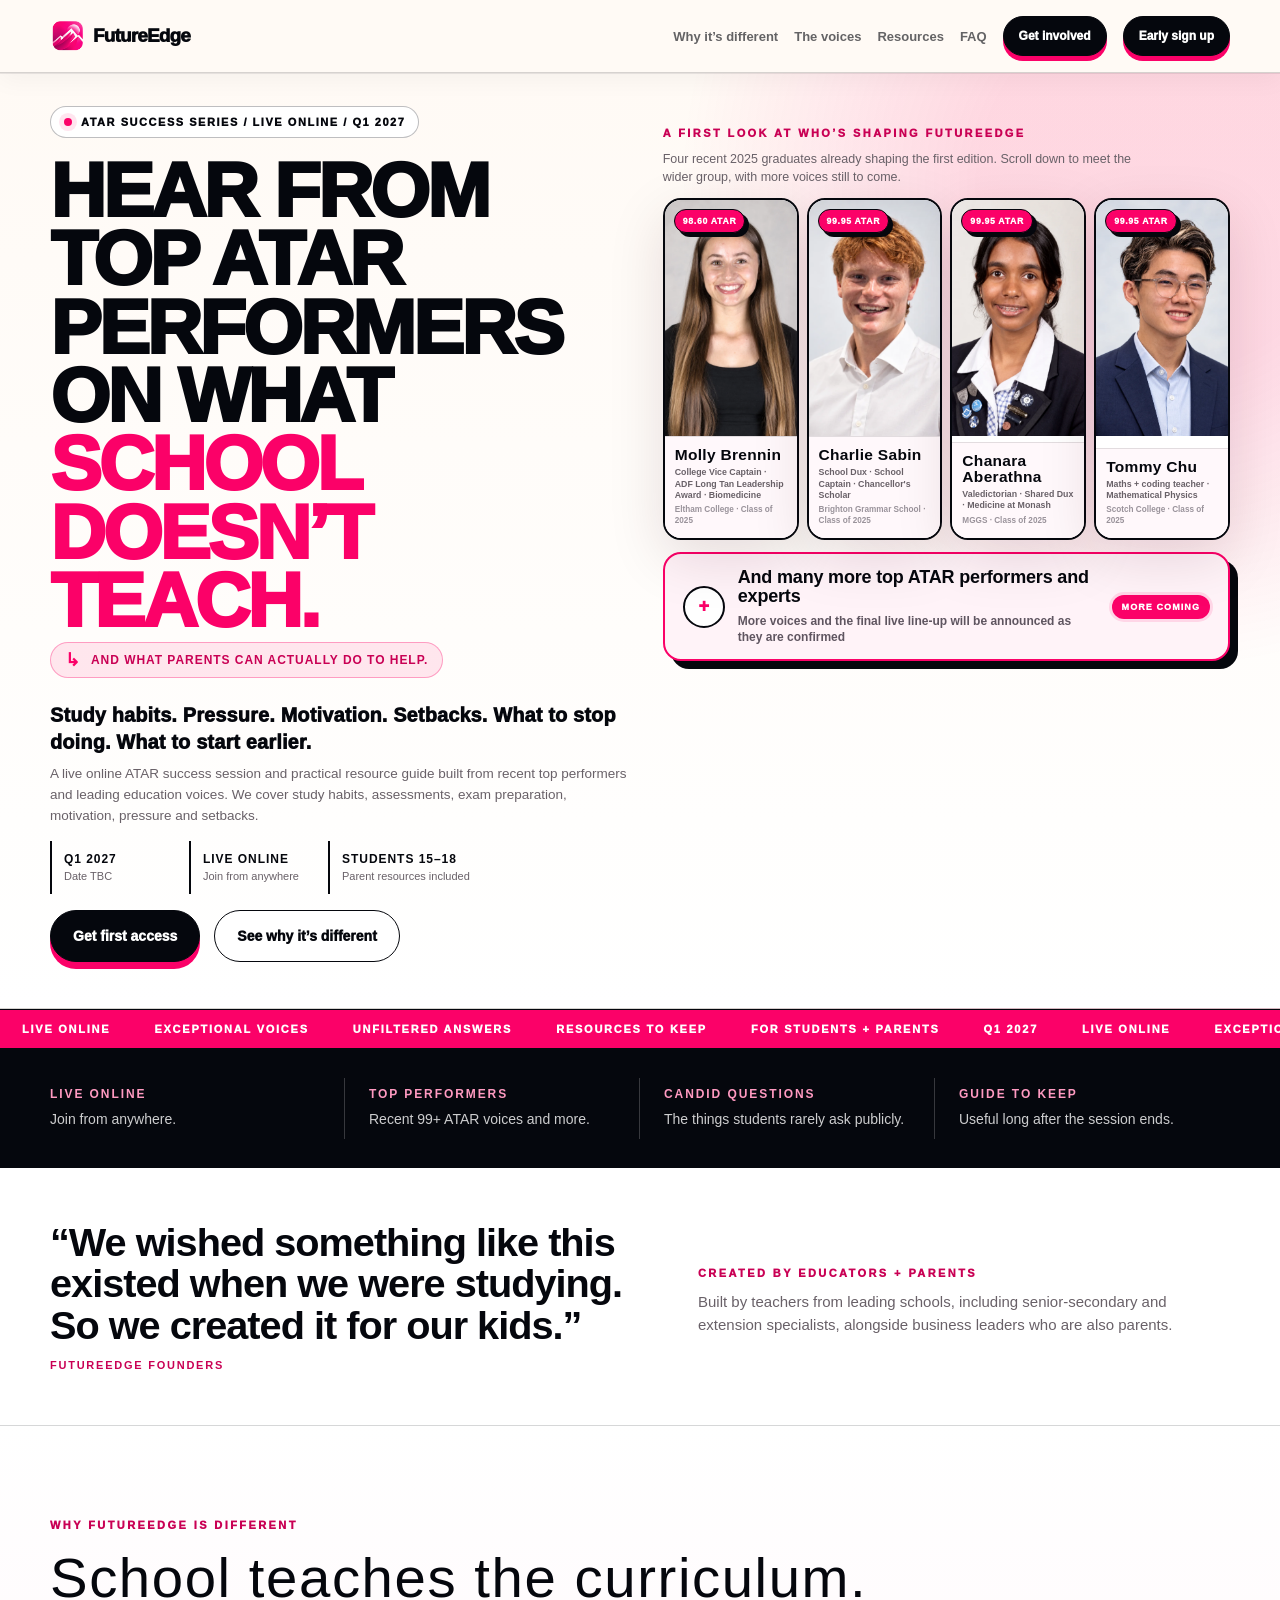
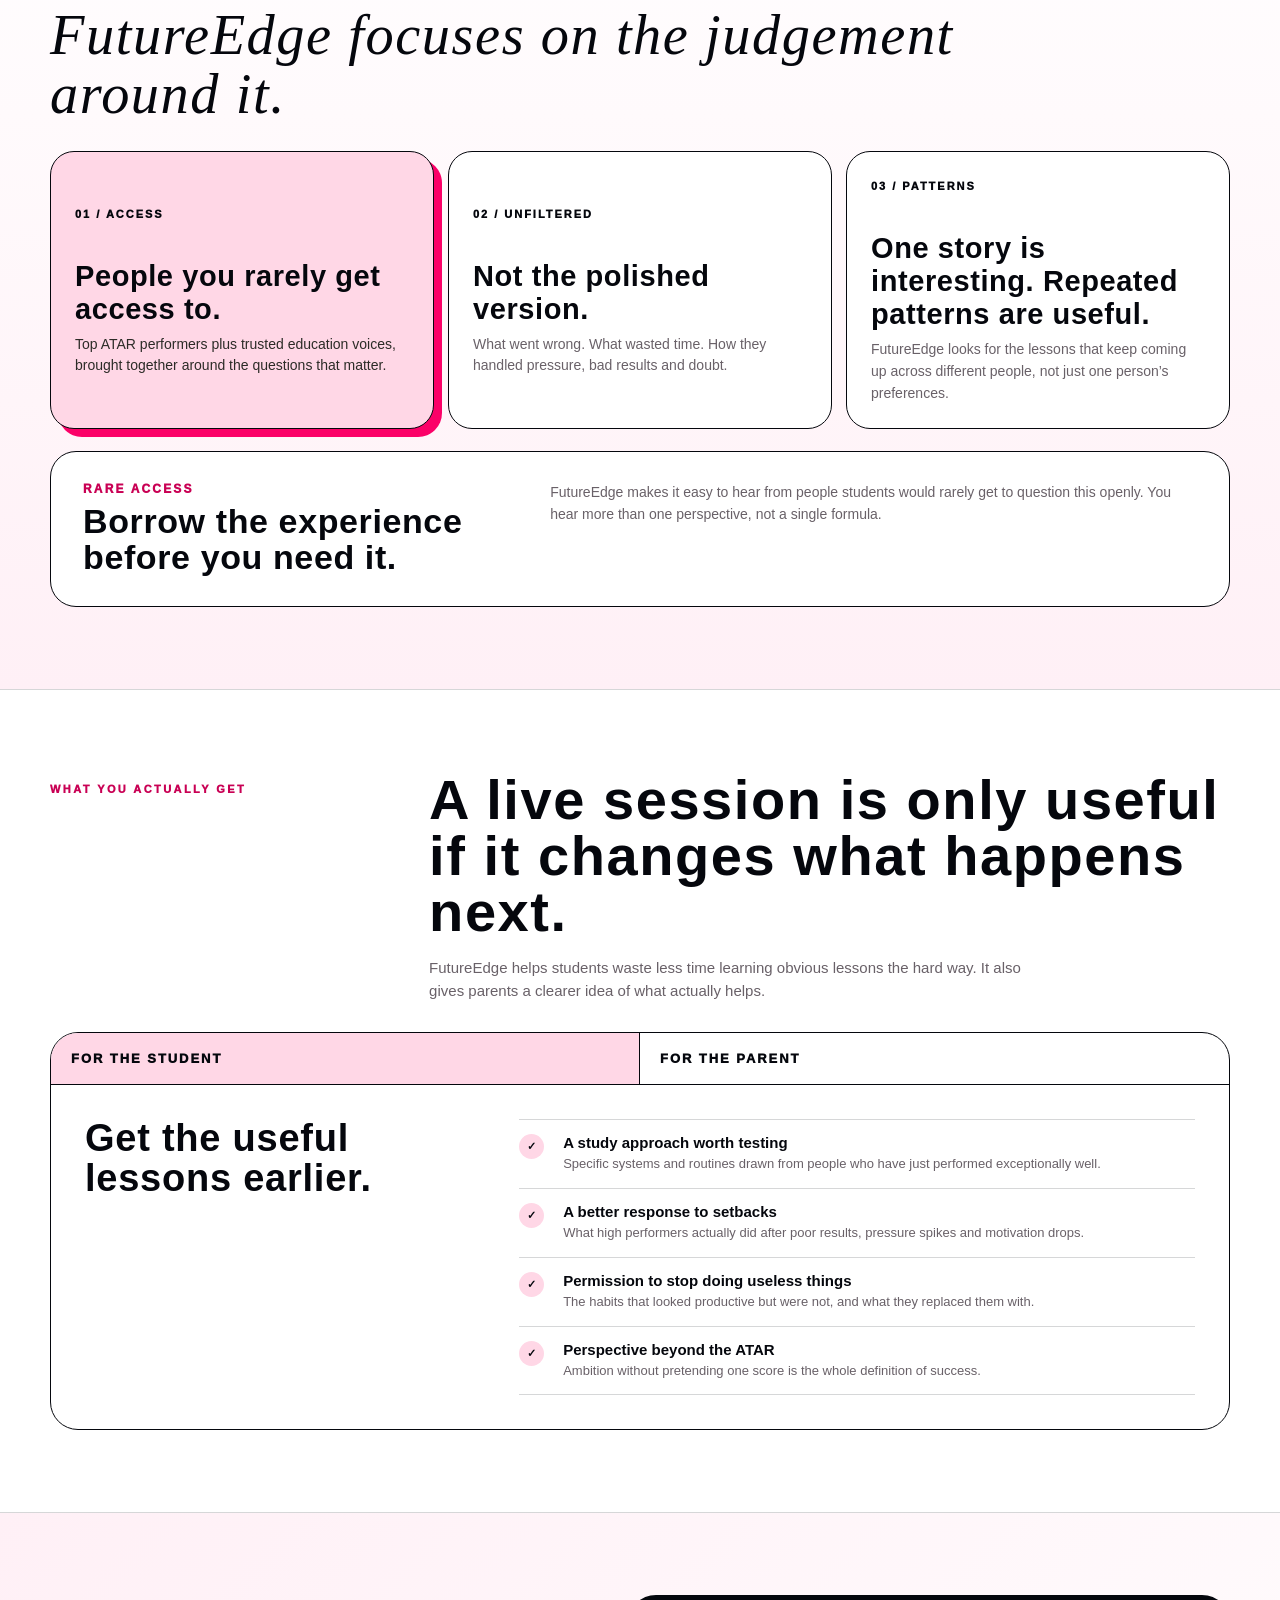
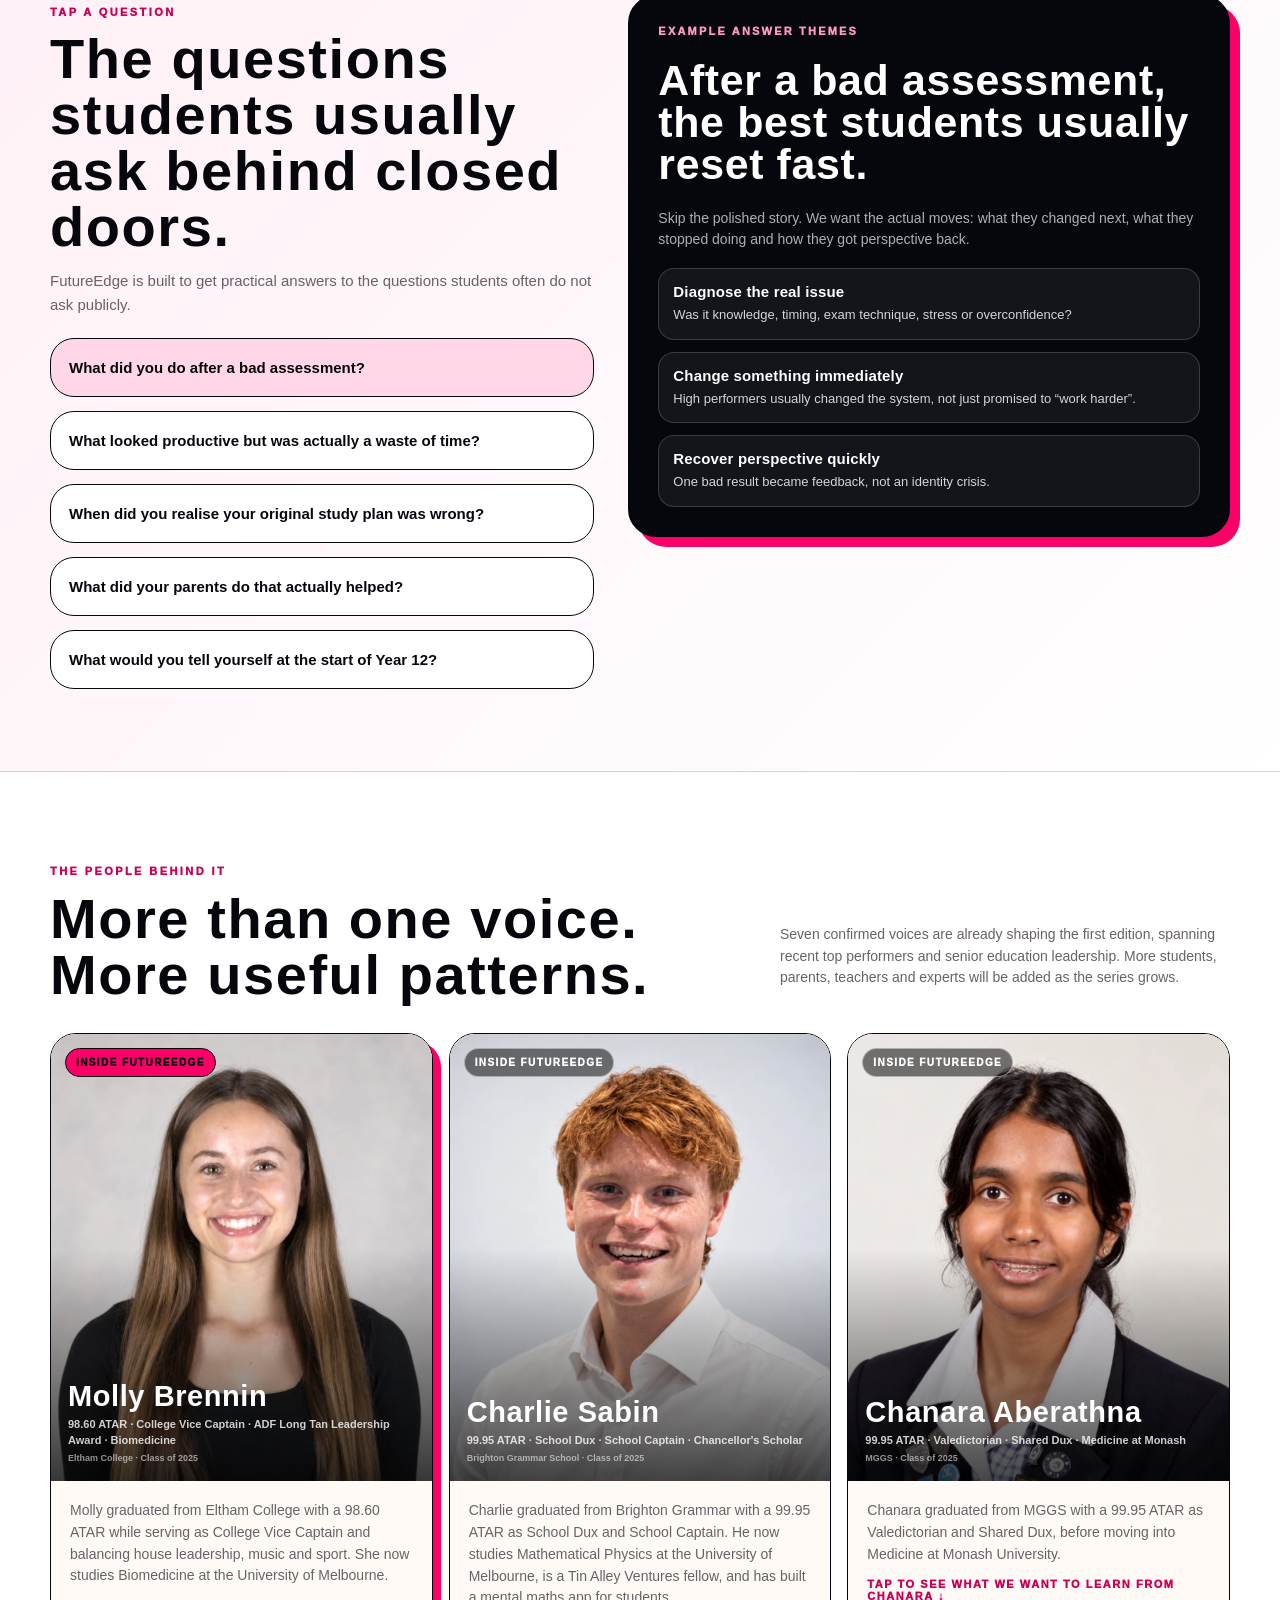
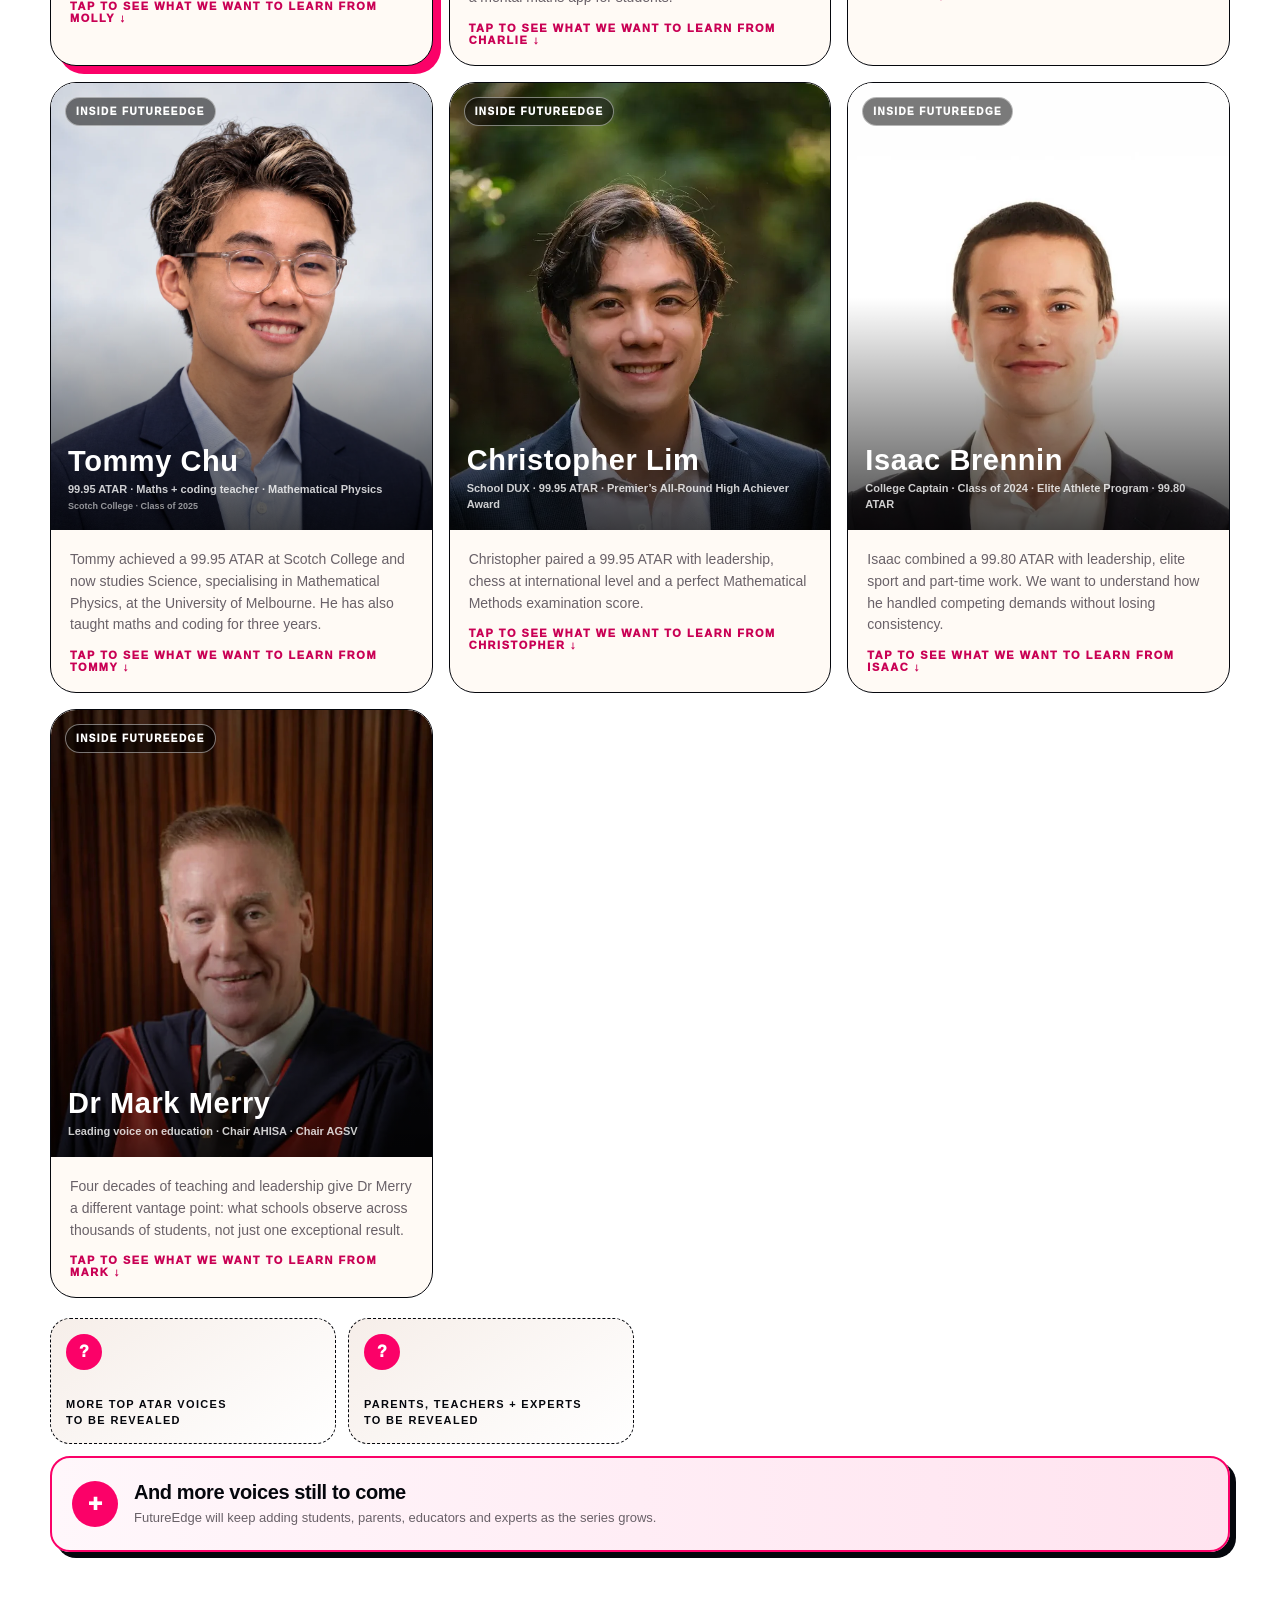
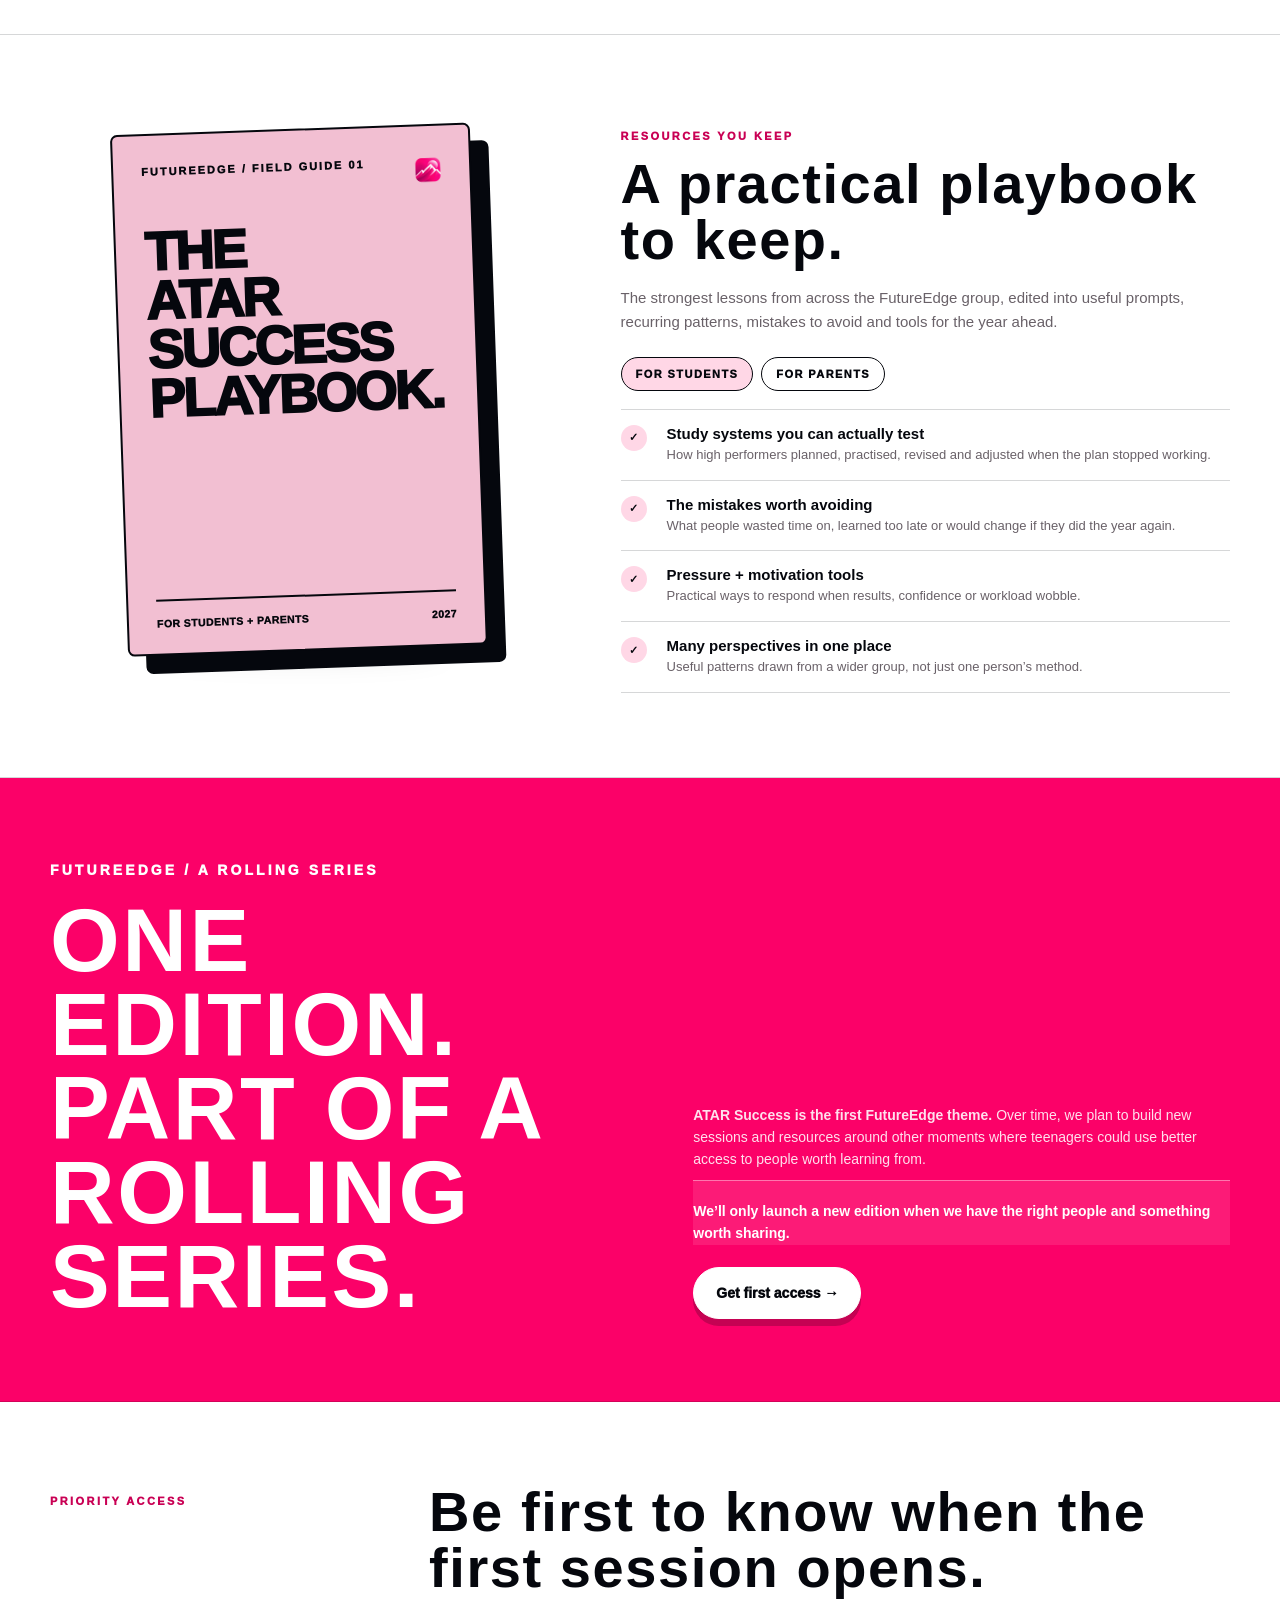
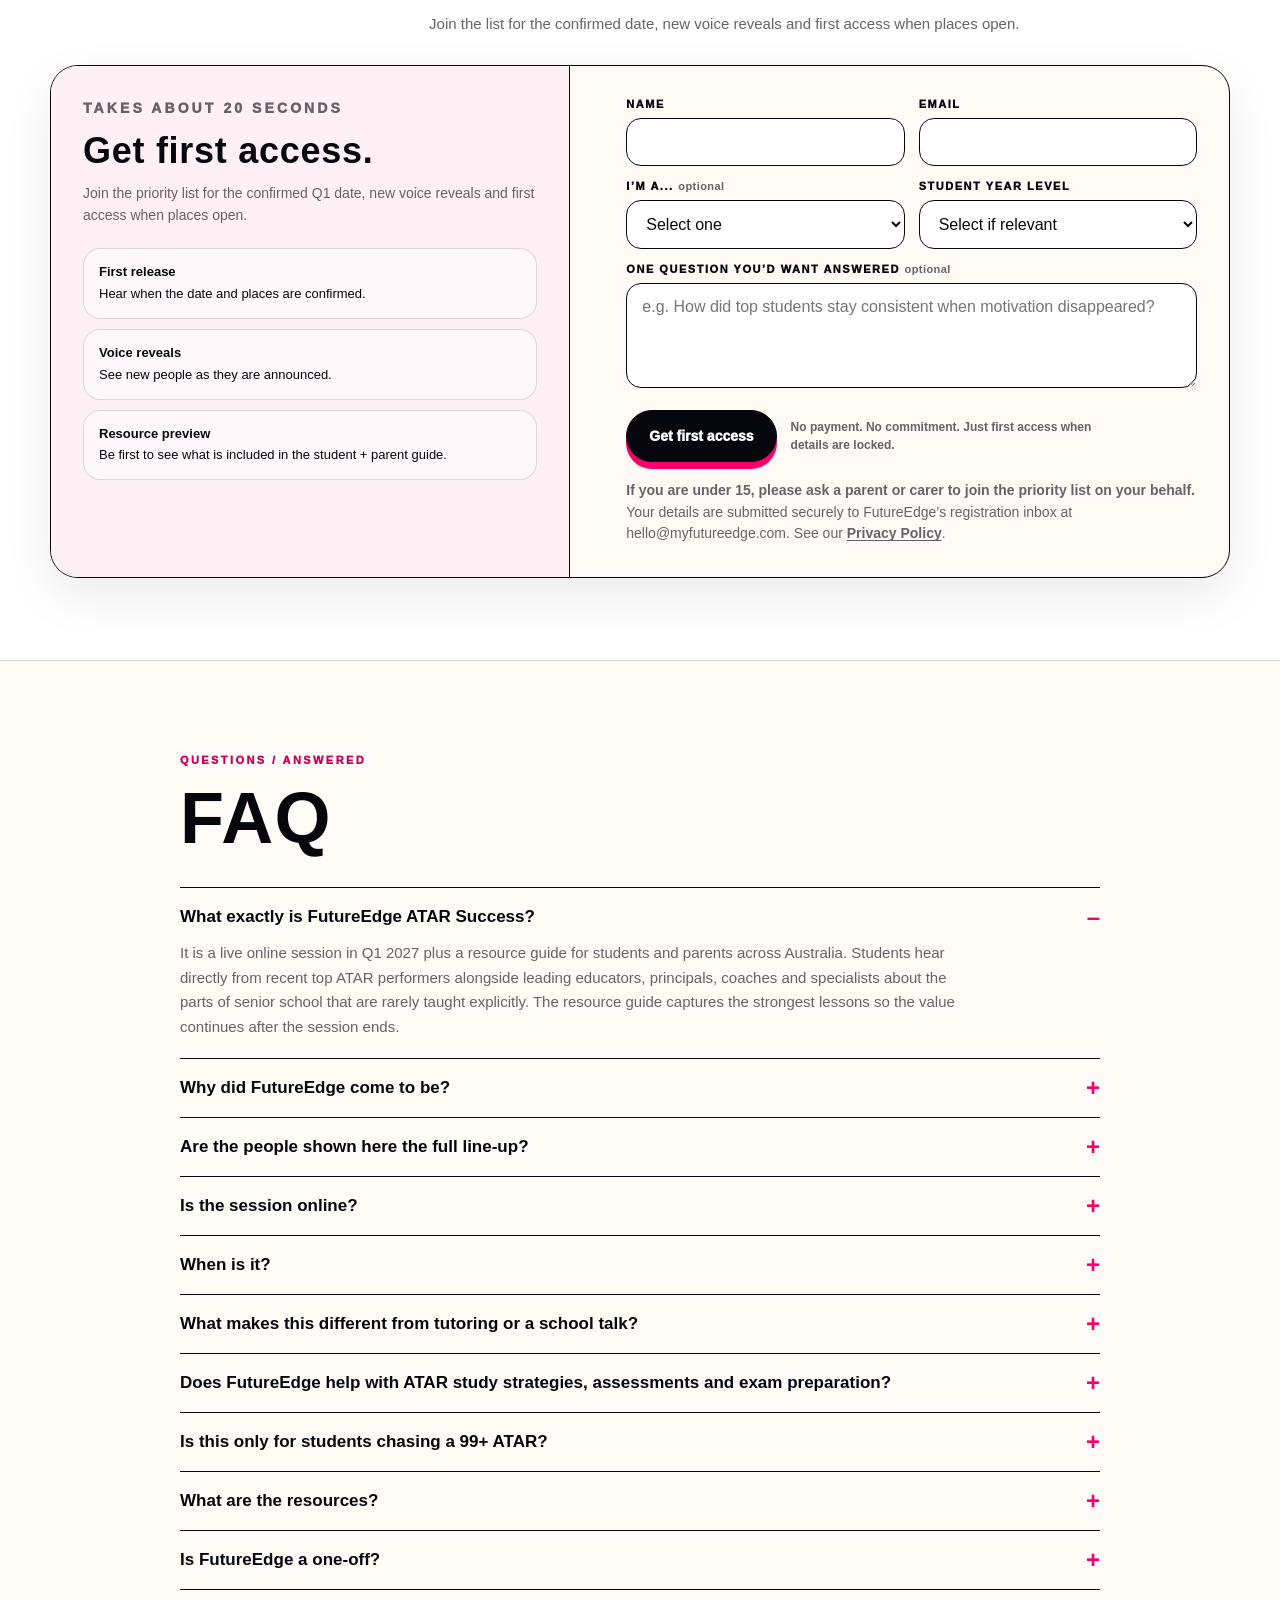
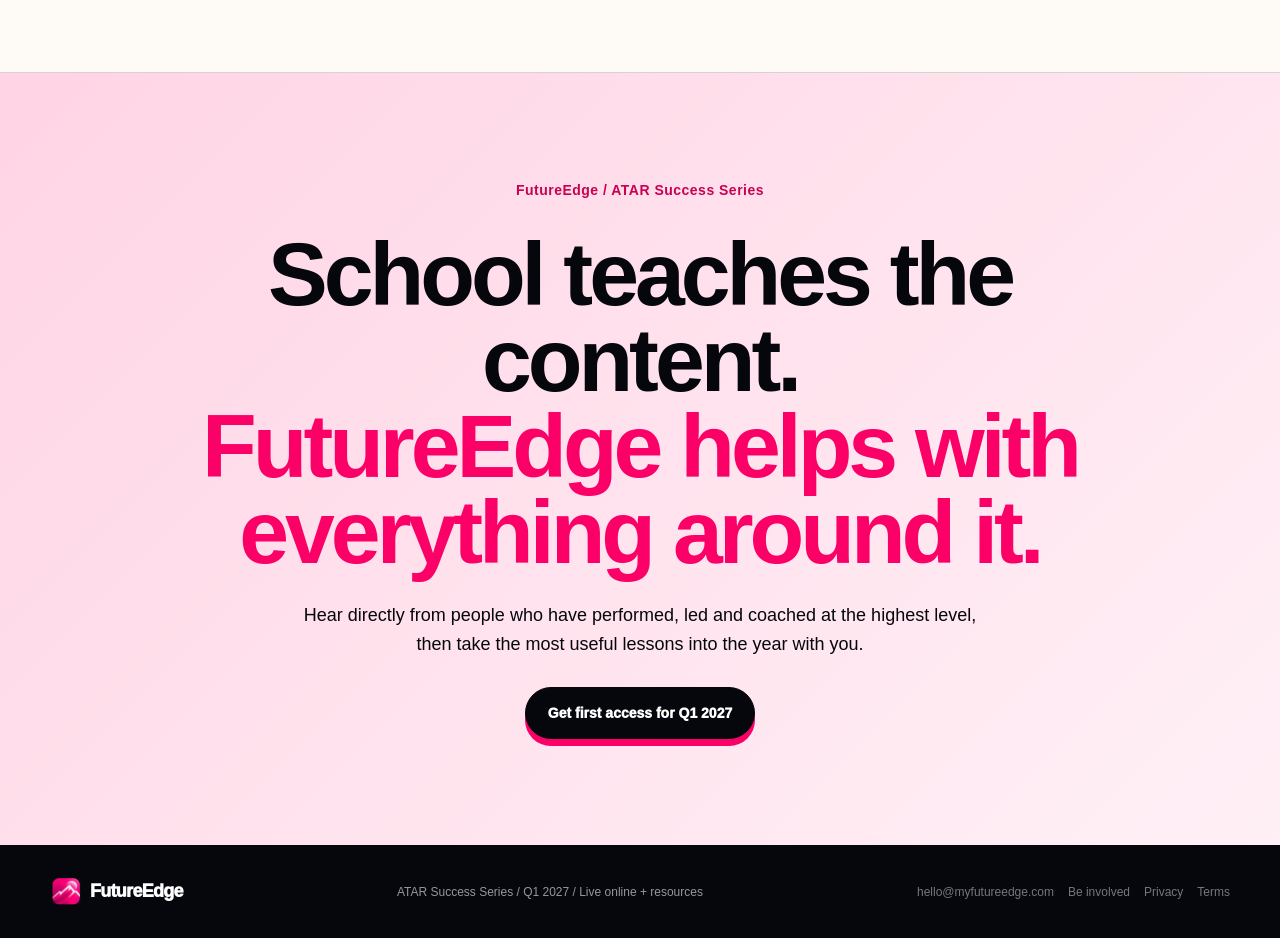
==== commit 35b8fa66: "Add files via upload" ====
--- a/index.html
+++ b/index.html
@@ -77,7 +77,7 @@
   ]
 }
 </script>
-<link rel="stylesheet" href="assets/styles-20260908l.css">
+<link rel="stylesheet" href="assets/styles-20260909n.css">
 
 <style id="mobile-nav-critical">
 .mobile-nav{display:none!important;border:0!important;padding:0!important;margin:0!important}.mobile-menu{display:none!important}.mobile-cta{display:none}.mobile-nav>summary::before,.mobile-nav>summary::after{display:none!important;content:none!important}
@@ -126,7 +126,7 @@
     <div class="hero-voices" aria-label="Some of the voices shaping FutureEdge, with more to be revealed">
       <div class="hero-voices-head">
         <p class="eyebrow">A first look at who’s shaping FutureEdge</p>
-        <p class="hero-voices-note">Three recent 2025 graduates already shaping the first edition. Scroll down to meet the wider group, with more voices still to come.</p>
+        <p class="hero-voices-note">Four recent 2025 graduates already shaping the first edition. Scroll down to meet the wider group, with more voices still to come.</p>
       </div>
       <div class="hero-voice-stage">
         <div class="hero-voice-grid">
@@ -137,18 +137,23 @@
           </article>
           <article class="hero-voice-card">
             <div class="hero-voice-chip">99.95 ATAR</div>
+            <img src="assets/charlie-sabin.webp" alt="Charlie Sabin">
+            <div class="hero-voice-meta"><h3>Charlie Sabin</h3><p>School Dux · School Captain · Chancellor's Scholar</p><div class="hero-school-note">Brighton Grammar School · Class of 2025</div></div>
+          </article>
+          <article class="hero-voice-card">
+            <div class="hero-voice-chip">99.95 ATAR</div>
             <img src="assets/chanara-aberathna.webp" alt="Chanara Aberathna">
             <div class="hero-voice-meta"><h3>Chanara Aberathna</h3><p>Valedictorian · Shared Dux · Medicine at Monash</p><div class="hero-school-note">MGGS · Class of 2025</div></div>
           </article>
           <article class="hero-voice-card">
             <div class="hero-voice-chip">99.95 ATAR</div>
             <img src="assets/tommy-chu.webp" alt="Tommy Chu">
-            <div class="hero-voice-meta"><h3>Tommy Chu</h3><p>Maths + coding teacher · Mathematical Physics · University of Melbourne</p><div class="hero-school-note">Scotch College · Class of 2025</div></div>
+            <div class="hero-voice-meta"><h3>Tommy Chu</h3><p>Maths + coding teacher · Mathematical Physics</p><div class="hero-school-note">Scotch College · Class of 2025</div></div>
           </article>
         </div>
         <div class="hero-carousel-controls" aria-label="Speaker carousel controls">
           <button type="button" class="hero-carousel-btn" id="heroPrev" aria-label="Previous speaker">←</button>
-          <div class="hero-carousel-status"><span id="heroSlideCurrent">1</span> / 3 <small>Swipe or use arrows</small></div>
+          <div class="hero-carousel-status"><span id="heroSlideCurrent">1</span> / 4 <small>Swipe or use arrows</small></div>
           <button type="button" class="hero-carousel-btn" id="heroNext" aria-label="Next speaker">→</button>
         </div>
         <div class="hero-reveal-row" aria-label="More voices to be revealed">
@@ -217,9 +222,10 @@
 
 <section class="voices" id="voices">
 <div class="wrap">
-  <div class="voice-intro"><div><p class="eyebrow">The people behind it</p><h2 class="section-title" style="margin-top:14px">More than one voice. More useful patterns.</h2></div><p class="small-note">Six confirmed voices are already shaping the first edition, spanning recent top performers and senior education leadership. More students, parents, teachers and experts will be added as the series grows.</p></div>
+  <div class="voice-intro"><div><p class="eyebrow">The people behind it</p><h2 class="section-title" style="margin-top:14px">More than one voice. More useful patterns.</h2></div><p class="small-note">Seven confirmed voices are already shaping the first edition, spanning recent top performers and senior education leadership. More students, parents, teachers and experts will be added as the series grows.</p></div>
   <div class="voice-grid">
     <article class="voice-card" tabindex="0" data-voice="molly"><div class="voice-image"><img src="assets/molly-brennin.webp" alt="Molly Brennin"><div class="voice-label">Inside FutureEdge</div><div class="voice-name"><h3>Molly Brennin</h3><p>98.60 ATAR · College Vice Captain · ADF Long Tan Leadership Award · Biomedicine</p><small class="voice-school-note">Eltham College · Class of 2025</small></div></div><div class="voice-copy"><p>Molly graduated from Eltham College with a 98.60 ATAR while serving as College Vice Captain and balancing house leadership, music and sport. She now studies Biomedicine at the University of Melbourne.</p><div class="voice-toggle">Tap to see what we want to learn from Molly ↓</div><div class="voice-more"><strong>What FutureEdge wants to unpack:</strong> how she combined leadership and strong results, how she protected time for life outside study, and what helped her stay consistent through Year 12.</div></div></article>
+    <article class="voice-card" tabindex="0" data-voice="charlie"><div class="voice-image"><img src="assets/charlie-sabin.webp" alt="Charlie Sabin"><div class="voice-label">Inside FutureEdge</div><div class="voice-name"><h3>Charlie Sabin</h3><p>99.95 ATAR · School Dux · School Captain · Chancellor's Scholar</p><small class="voice-school-note">Brighton Grammar School · Class of 2025</small></div></div><div class="voice-copy"><p>Charlie graduated from Brighton Grammar with a 99.95 ATAR as School Dux and School Captain. He now studies Mathematical Physics at the University of Melbourne, is a Tin Alley Ventures fellow, and has built a mental maths app for students.</p><div class="voice-toggle">Tap to see what we want to learn from Charlie ↓</div><div class="voice-more"><strong>What FutureEdge wants to unpack:</strong> how small wins compounded into elite results, how he balanced demanding subjects with leadership and outside projects, and how building tools for other students changed the way he thinks about learning.</div></div></article>
     <article class="voice-card" tabindex="0" data-voice="chanara"><div class="voice-image"><img src="assets/chanara-aberathna.webp" alt="Chanara Aberathna"><div class="voice-label">Inside FutureEdge</div><div class="voice-name"><h3>Chanara Aberathna</h3><p>99.95 ATAR · Valedictorian · Shared Dux · Medicine at Monash</p><small class="voice-school-note">MGGS · Class of 2025</small></div></div><div class="voice-copy"><p>Chanara graduated from MGGS with a 99.95 ATAR as Valedictorian and Shared Dux, before moving into Medicine at Monash University.</p><div class="voice-toggle">Tap to see what we want to learn from Chanara ↓</div><div class="voice-more"><strong>What FutureEdge wants to unpack:</strong> how a clear long-term goal shaped her study choices, how she balanced academic ambition with leadership and community service, and how she built confidence across her school years.</div></div></article>
     <article class="voice-card" tabindex="0" data-voice="tommy"><div class="voice-image"><img src="assets/tommy-chu.webp" alt="Tommy Chu"><div class="voice-label">Inside FutureEdge</div><div class="voice-name"><h3>Tommy Chu</h3><p>99.95 ATAR · Maths + coding teacher · Mathematical Physics</p><small class="voice-school-note">Scotch College · Class of 2025</small></div></div><div class="voice-copy"><p>Tommy achieved a 99.95 ATAR at Scotch College and now studies Science, specialising in Mathematical Physics, at the University of Melbourne. He has also taught maths and coding for three years.</p><div class="voice-toggle">Tap to see what we want to learn from Tommy ↓</div><div class="voice-more"><strong>What FutureEdge wants to unpack:</strong> the systems that mattered more than natural talent, how he made strategic study choices, and what teaching other students revealed about how people learn best.</div></div></article>
     <article class="voice-card" tabindex="0" data-voice="chris"><div class="voice-image"><img src="assets/christopher-lim.webp" alt="Christopher Lim"><div class="voice-label">Inside FutureEdge</div><div class="voice-name"><h3>Christopher Lim</h3><p>School DUX · 99.95 ATAR · Premier’s All-Round High Achiever Award</p></div></div><div class="voice-copy"><p>Christopher paired a 99.95 ATAR with leadership, chess at international level and a perfect Mathematical Methods examination score.</p><div class="voice-toggle">Tap to see what we want to learn from Christopher ↓</div><div class="voice-more"><strong>What FutureEdge wants to unpack:</strong> what mastery actually looked like day-to-day, how he knew where to spend effort, and how someone operating at the very top avoided simply doing more of everything.</div></div></article>
@@ -289,7 +295,7 @@
 <section id="faq"><div class="wrap faq"><p class="eyebrow">Questions / answered</p><h2>FAQ</h2>
 <details open><summary>What exactly is FutureEdge ATAR Success?</summary><p>It is a live online session in Q1 2027 plus a resource guide for students and parents across Australia. Students hear directly from recent top ATAR performers alongside leading educators, principals, coaches and specialists about the parts of senior school that are rarely taught explicitly. The resource guide captures the strongest lessons so the value continues after the session ends.</p></details>
 <details><summary>Why did FutureEdge come to be?</summary><p>FutureEdge started with a simple frustration: adults actively seek out experts, mentors and outside advice when the stakes are high, yet teenagers are often expected to work their way through senior school with far less access. It is being built by teachers from leading schools, including senior-secondary and extension-learning specialists, alongside business leaders. Everyone behind FutureEdge is also a parent who wished something like this existed for their own children.</p></details>
-<details><summary>Are the people shown here the full line-up?</summary><p>No. These are six confirmed voices already helping shape the first FutureEdge edition. The wider group will include more recent high performers, parents, school leaders, senior-secondary and extension specialists, coaches and other useful voices. Some people will contribute to the resources, some will join the live online session, and some will do both. More names will be announced as they are confirmed.</p></details>
+<details><summary>Are the people shown here the full line-up?</summary><p>No. These are seven confirmed voices already helping shape the first FutureEdge edition. The wider group will include more recent high performers, parents, school leaders, senior-secondary and extension specialists, coaches and other useful voices. Some people will contribute to the resources, some will join the live online session, and some will do both. More names will be announced as they are confirmed.</p></details>
 <details><summary>Is the session online?</summary><p>Yes. The first ATAR Success session will be live online in Q1 2027. That is deliberate: students should not need to attend a particular school, live in a particular suburb or have the right network to get access to the people FutureEdge brings together.</p></details>
 <details><summary>When is it?</summary><p>The exact date is still being finalised, but the first session is planned for Q1 2027. People on the priority list will be the first to receive the confirmed date and access details.</p></details>
 <details><summary>What makes this different from tutoring or a school talk?</summary><p>FutureEdge is not subject tutoring and it is not a motivational assembly. The value is direct access to carefully chosen people, with practical and sometimes uncomfortable questions. FutureEdge then turns the strongest patterns into resources students and parents can actually use.</p></details>
--- a/assets/styles-20260909n.css
+++ b/assets/styles-20260909n.css
@@ -0,0 +1,1700 @@
+:root{
+  --paper:#fffaf5;
+  --paper-2:#f6eee9;
+  --white:#ffffff;
+  --ink:#05070d;
+  --muted:#696168;
+  --line:rgba(5,7,13,.16);
+  --brand:#fb0168;
+  --brand-deep:#c90054;
+  --brand-soft:#ffd7e6;
+  --brand-wash:#fff0f6;
+  --orange:#fb0168;
+  --orange-soft:#ffd7e6;
+  --acid:#ffc2d8;
+  --acid-soft:#fff0f6;
+  --max:1180px;
+  --shadow:0 20px 60px rgba(20,20,20,.12);
+}
+*{box-sizing:border-box}
+html{scroll-behavior:smooth}
+body{margin:0;background:var(--paper);color:var(--ink);font-family:Inter,ui-sans-serif,-apple-system,BlinkMacSystemFont,"Segoe UI",sans-serif;overflow-x:hidden}
+a{color:inherit;text-decoration:none}
+button,input,select,textarea{font:inherit}
+button{color:inherit}
+img{display:block;max-width:100%}
+.wrap{width:min(var(--max),calc(100% - 36px));margin:0 auto}
+.eyebrow{font-size:11px;letter-spacing:.22em;text-transform:uppercase;font-weight:950}
+.muted{color:var(--muted)}
+.pill{display:inline-flex;align-items:center;gap:9px;border:1.5px solid var(--ink);border-radius:999px;padding:9px 13px;font-size:11px;font-weight:950;letter-spacing:.14em;text-transform:uppercase;background:rgba(255,255,255,.48)}
+.pill::before{content:"";width:8px;height:8px;border-radius:50%;background:var(--orange)}
+.btn{display:inline-flex;align-items:center;justify-content:center;min-height:52px;padding:0 22px;border-radius:999px;border:1.5px solid var(--ink);font-size:14px;font-weight:950;cursor:pointer;transition:.18s ease;background:transparent}
+.btn:hover{transform:translateY(-2px)}
+.btn-dark{background:var(--ink);color:white;box-shadow:0 7px 0 var(--orange)}
+.btn-dark:hover{transform:translateY(3px);box-shadow:0 4px 0 var(--orange)}
+.btn-light{background:white}
+
+.nav{position:sticky;top:0;z-index:80;background:rgba(255,249,239,.91);backdrop-filter:blur(14px);border-bottom:1px solid var(--line)}
+.nav-inner{height:72px;display:flex;align-items:center;justify-content:space-between;gap:22px}
+.brand{display:flex;align-items:center;gap:11px;font-size:20px;font-weight:950;letter-spacing:.015em}
+.brand-mark{width:31px;height:31px;border-radius:50%;background:var(--ink);color:var(--acid);display:grid;place-items:center;font-size:10px;font-weight:950}
+.nav-links{display:flex;align-items:center;gap:23px;font-size:13px;font-weight:850}
+.nav-links a:not(.btn){opacity:.62}.nav-links a:not(.btn):hover{opacity:1}
+
+.hero{padding:62px 0 72px;position:relative}
+.hero::after{content:"";position:absolute;z-index:-1;right:-180px;top:35px;width:470px;height:470px;border-radius:50%;background:var(--acid-soft);opacity:.7}
+.hero-grid{display:grid;grid-template-columns:1.06fr .94fr;gap:46px;align-items:center}
+h1{margin:24px 0 0;font-size:clamp(58px,8vw,103px);line-height:.92;letter-spacing:.005em;max-width:850px;font-weight:950}
+h1 .accent{color:var(--orange)}
+.hero-copy{font-size:clamp(19px,2.05vw,25px);line-height:1.52;letter-spacing:.01em;max-width:790px;margin:28px 0 14px}
+.hero-copy strong{font-weight:950}
+.hero-sub{font-size:15px;line-height:1.68;color:var(--muted);max-width:720px;margin:0 0 26px}
+.hero-actions{display:flex;align-items:center;gap:14px;flex-wrap:wrap}
+.micro{font-size:12px;color:var(--muted);font-weight:750;max-width:340px;line-height:1.5}
+
+.product-switch{margin-top:30px;border-top:1.5px solid var(--ink);border-bottom:1.5px solid var(--ink);max-width:790px}
+.product-switch-tabs{display:flex}
+.product-switch-btn{flex:1;border:0;border-right:1.5px solid var(--ink);background:transparent;padding:14px 12px;font-size:11px;letter-spacing:.16em;text-transform:uppercase;font-weight:950;cursor:pointer;text-align:left}
+.product-switch-btn:last-child{border-right:0}
+.product-switch-btn.active{background:var(--acid)}
+.product-switch-panel{padding:19px 0;display:grid;grid-template-columns:.7fr 1.3fr;gap:24px;align-items:start}
+.product-switch-panel h3{font-size:25px;letter-spacing:.02em;margin:0;line-height:1.06}
+.product-switch-panel p{margin:0;color:var(--muted);font-size:14px;line-height:1.6}
+
+.portrait-stage{position:relative;min-height:620px}
+.profile-card{position:absolute;overflow:hidden;border-radius:27px;border:2px solid var(--ink);background:white;box-shadow:var(--shadow);transition:.24s ease}
+.profile-card img{width:100%;height:100%;object-fit:cover;object-position:center top}
+.profile-card:hover{transform:translateY(-7px) rotate(0deg)!important;z-index:30}
+.profile-card .badge{position:absolute;left:13px;bottom:13px;background:var(--paper);border:1.5px solid var(--ink);border-radius:17px;padding:9px 11px;max-width:87%;box-shadow:0 6px 18px rgba(0,0,0,.12)}
+.profile-card .badge b{display:block;font-size:13px;margin-bottom:3px;letter-spacing:.01em}
+.profile-card .badge span{display:block;font-size:10px;line-height:1.36;color:var(--muted);font-weight:850}
+.profile-card.ghost{background:linear-gradient(135deg,var(--paper-2),#fff);display:grid;place-items:center;color:var(--muted);border-style:dashed;box-shadow:none}
+.profile-card.ghost::before{content:"?";width:70px;height:70px;border-radius:50%;display:grid;place-items:center;background:var(--ink);color:var(--acid);font-size:29px;font-weight:950}
+.profile-card.ghost .ghost-label{position:absolute;left:12px;right:12px;bottom:13px;text-align:center;font-size:10px;line-height:1.4;font-weight:950;letter-spacing:.11em;text-transform:uppercase}
+.profile-card.g1{width:43%;height:52%;left:2%;top:5%;transform:rotate(-7deg);z-index:1}
+.profile-card.g2{width:40%;height:48%;right:2%;top:7%;transform:rotate(7deg);z-index:1}
+.profile-card.g3{width:39%;height:44%;right:18%;bottom:1%;transform:rotate(4deg);z-index:1}
+.profile-card.one{width:46%;height:60%;left:0;top:12%;transform:rotate(-3deg);z-index:4}
+.profile-card.two{width:46%;height:60%;right:0;top:1%;transform:rotate(4deg);z-index:5}
+.profile-card.three{width:44%;height:54%;right:19%;bottom:0;transform:rotate(-1deg);z-index:6}
+.stage-label{position:absolute;z-index:15;right:-1%;top:37%;max-width:190px;padding:15px 16px;background:var(--acid);border:2px solid var(--ink);border-radius:21px;box-shadow:7px 7px 0 var(--ink);font-size:13px;line-height:1.25;font-weight:950;letter-spacing:.015em}
+
+.ticker{border-top:1.5px solid var(--ink);border-bottom:1.5px solid var(--ink);overflow:hidden;background:var(--orange)}
+.ticker-track{display:flex;width:max-content;animation:scroll 29s linear infinite;padding:13px 0;font-weight:950;text-transform:uppercase;letter-spacing:.16em;font-size:11px}
+.ticker-track span{padding:0 22px}
+@keyframes scroll{to{transform:translateX(-50%)}}
+
+section{padding:94px 0;border-bottom:1px solid var(--line)}
+.section-head{display:grid;grid-template-columns:.58fr 1.42fr;gap:70px;align-items:start;margin-bottom:44px}
+.section-title{margin:0;font-size:clamp(40px,5.4vw,70px);line-height:.99;letter-spacing:.015em;max-width:860px}
+.section-copy{font-size:18px;line-height:1.64;color:var(--muted);max-width:740px;margin:16px 0 0}
+
+.proof-strip{background:var(--ink);color:white;padding:29px 0;border-bottom:0}
+.proof-grid{display:grid;grid-template-columns:repeat(4,1fr)}
+.proof-item{padding:8px 24px;border-right:1px solid rgba(255,255,255,.2)}
+.proof-item:first-child{padding-left:0}.proof-item:last-child{border-right:0}
+.proof-item b{display:block;color:var(--acid);font-size:12px;letter-spacing:.16em;text-transform:uppercase;margin-bottom:7px}
+.proof-item span{display:block;font-size:15px;line-height:1.46;color:rgba(255,255,255,.8)}
+
+.difference{background:white}
+.big-line{font-size:clamp(42px,6.2vw,82px);line-height:1.01;letter-spacing:.012em;max-width:1110px;margin:0 0 42px}
+.big-line em{font-family:Georgia,serif;font-weight:400}
+.value-tabs{display:grid;grid-template-columns:repeat(3,1fr);gap:14px}
+.value-tab{border:1.5px solid var(--ink);border-radius:24px;padding:24px;text-align:left;background:var(--paper);min-height:210px;cursor:pointer;transition:.18s ease}
+.value-tab:hover{transform:translateY(-4px)}
+.value-tab.active{background:var(--acid);box-shadow:8px 8px 0 var(--ink)}
+.value-tab .num{font-size:11px;letter-spacing:.18em;text-transform:uppercase;font-weight:950}
+.value-tab h3{font-size:29px;letter-spacing:.02em;margin:38px 0 8px}
+.value-tab p{font-size:14px;line-height:1.54;color:var(--muted);margin:0}
+.value-tab.active p{color:#2c2b27}
+.value-detail{margin-top:22px;border:1.5px solid var(--ink);border-radius:26px;padding:30px 32px;background:var(--paper);display:grid;grid-template-columns:.8fr 1.2fr;gap:36px;align-items:start}
+.value-detail-kicker{font-size:12px;text-transform:uppercase;letter-spacing:.18em;font-weight:950;color:var(--orange)}
+.value-detail h4{font-size:34px;line-height:1.05;letter-spacing:.018em;margin:8px 0 0}
+.value-detail p{font-size:17px;line-height:1.63;color:var(--muted);margin:0}
+
+.outcomes{background:var(--paper)}
+.outcome-shell{border:1.5px solid var(--ink);border-radius:28px;overflow:hidden;background:white}
+.outcome-tabs{display:grid;grid-template-columns:1fr 1fr;border-bottom:1.5px solid var(--ink)}
+.outcome-tab{padding:18px 20px;border:0;border-right:1.5px solid var(--ink);background:transparent;font-weight:950;font-size:13px;letter-spacing:.15em;text-transform:uppercase;text-align:left;cursor:pointer}
+.outcome-tab:last-child{border-right:0}.outcome-tab.active{background:var(--orange-soft)}
+.outcome-content{display:grid;grid-template-columns:.72fr 1.28fr;gap:54px;padding:34px}
+.outcome-content h3{font-size:38px;line-height:1.03;letter-spacing:.02em;margin:0}
+.outcome-list{display:grid;border-top:1px solid var(--line)}
+.outcome-row{display:grid;grid-template-columns:32px 1fr;gap:12px;padding:14px 0;border-bottom:1px solid var(--line)}
+.outcome-row i{width:25px;height:25px;border-radius:50%;display:grid;place-items:center;background:var(--acid);font-style:normal;font-size:11px;font-weight:950}
+.outcome-row b{display:block;font-size:15px;margin-bottom:3px}.outcome-row span{font-size:13px;line-height:1.52;color:var(--muted)}
+
+.questions{background:var(--paper-2)}
+.question-wrap{display:grid;grid-template-columns:.9fr 1.1fr;gap:58px;align-items:start}
+.question-display{position:sticky;top:105px;border:2px solid var(--ink);background:var(--ink);color:white;border-radius:28px;padding:34px;min-height:360px;box-shadow:10px 10px 0 var(--orange)}
+.question-display .label{font-size:11px;letter-spacing:.2em;text-transform:uppercase;font-weight:950;color:var(--acid)}
+.question-display blockquote{margin:54px 0 0;font-size:clamp(34px,4.5vw,57px);line-height:1.03;letter-spacing:.015em;font-weight:900}
+.question-display p{margin:23px 0 0;font-size:14px;line-height:1.6;color:rgba(255,255,255,.68)}
+.question-buttons{display:grid;gap:10px}
+.question-btn{width:100%;text-align:left;border:1.5px solid var(--ink);border-radius:20px;background:white;padding:17px 18px;cursor:pointer;font-weight:850;font-size:15px;line-height:1.4;transition:.16s ease}
+.question-btn:hover{transform:translateX(4px)}.question-btn.active{background:var(--acid)}
+
+.voices{background:white}
+.voice-intro{display:flex;align-items:end;justify-content:space-between;gap:24px;margin-bottom:30px}
+.voice-intro .small-note{max-width:450px;color:var(--muted);font-size:14px;line-height:1.55}
+.voice-grid{display:grid;grid-template-columns:repeat(3,1fr);gap:16px}
+.voice-card{border:1.5px solid var(--ink);border-radius:26px;overflow:hidden;background:var(--paper);cursor:pointer;position:relative}
+.voice-image{aspect-ratio:4/4.7;position:relative;overflow:hidden;background:#eee}
+.voice-image img{width:100%;height:100%;object-fit:cover;object-position:center top;transition:.3s ease}.voice-card:hover .voice-image img{transform:scale(1.025)}
+.voice-image::after{content:"";position:absolute;inset:0;background:linear-gradient(180deg,transparent 48%,rgba(0,0,0,.72) 100%)}
+.voice-label{position:absolute;left:14px;top:14px;z-index:2;padding:8px 10px;border-radius:999px;border:1px solid rgba(255,255,255,.45);background:rgba(0,0,0,.52);color:white;font-size:10px;letter-spacing:.14em;text-transform:uppercase;font-weight:950}
+.voice-name{position:absolute;z-index:2;left:17px;right:17px;bottom:17px;color:white}.voice-name h3{margin:0 0 4px;font-size:29px;letter-spacing:.02em}.voice-name p{margin:0;font-size:11px;line-height:1.45;color:rgba(255,255,255,.8);font-weight:800}
+.voice-copy{padding:19px}.voice-copy p{margin:0;font-size:13px;line-height:1.58;color:var(--muted)}
+.voice-more{display:none;margin-top:14px;padding-top:14px;border-top:1px solid var(--line);font-size:13px;line-height:1.55;color:var(--ink)}
+.voice-card.open .voice-more{display:block}.voice-toggle{margin-top:13px;font-size:11px;letter-spacing:.14em;text-transform:uppercase;font-weight:950;color:var(--orange)}
+.reveal-wall{display:grid;grid-template-columns:repeat(6,1fr);gap:10px;margin-top:16px}
+.reveal-card{min-height:135px;border:1.5px dashed var(--ink);border-radius:20px;background:linear-gradient(145deg,var(--paper-2),white);display:flex;flex-direction:column;justify-content:space-between;padding:14px;transition:.16s ease}.reveal-card:hover{background:var(--acid-soft);transform:translateY(-3px)}
+.reveal-icon{width:36px;height:36px;border-radius:50%;display:grid;place-items:center;background:var(--ink);color:var(--acid);font-weight:950}.reveal-card b{font-size:11px;letter-spacing:.12em;text-transform:uppercase;line-height:1.4}
+
+.guide{background:var(--paper)}
+.guide-grid{display:grid;grid-template-columns:.9fr 1.1fr;gap:75px;align-items:center}
+.book-stage{display:flex;justify-content:center;position:relative;min-height:520px}
+.book-stage::before{content:"";position:absolute;bottom:34px;width:76%;height:32px;border-radius:50%;background:rgba(0,0,0,.17);filter:blur(12px)}
+.book{width:min(390px,90%);aspect-ratio:.73;border:2px solid var(--ink);border-radius:8px;background:var(--acid);box-shadow:18px 18px 0 var(--ink);padding:28px;display:flex;flex-direction:column;justify-content:space-between;transform:rotate(-3deg);position:relative;z-index:2}
+.book .edition{font-size:11px;letter-spacing:.18em;font-weight:950;text-transform:uppercase}.book h3{font-size:50px;line-height:.94;letter-spacing:.02em;margin:0}.book p{margin:0;font-size:14px;line-height:1.5;max-width:250px}.book-foot{border-top:1.5px solid var(--ink);padding-top:14px;font-size:11px;font-weight:900;display:flex;justify-content:space-between;gap:20px;text-transform:uppercase;letter-spacing:.1em}
+.audience-tabs{display:flex;gap:8px;margin-top:28px}.audience-tab{border:1.5px solid var(--ink);border-radius:999px;padding:10px 14px;background:white;font-size:11px;letter-spacing:.13em;text-transform:uppercase;font-weight:950;cursor:pointer}.audience-tab.active{background:var(--orange-soft)}
+.audience-panel{display:grid;gap:0;border-top:1px solid var(--line);margin-top:18px}.audience-point{display:grid;grid-template-columns:34px 1fr;gap:12px;padding:15px 0;border-bottom:1px solid var(--line)}.check{width:26px;height:26px;border-radius:50%;display:grid;place-items:center;background:var(--acid);font-size:11px;font-weight:950}.audience-point b{display:block;font-size:15px;margin-bottom:3px}.audience-point span{font-size:13px;line-height:1.52;color:var(--muted)}
+
+.series{background:var(--orange)}
+.series-row{display:grid;grid-template-columns:1.05fr .95fr;gap:60px;align-items:end}.series h2{font-size:clamp(52px,7vw,94px);line-height:.94;letter-spacing:.015em;margin:16px 0 0}.series p{font-size:19px;line-height:1.6;margin:0}.series-note{margin-top:22px;padding-top:20px;border-top:1.5px solid var(--ink);font-size:13px;line-height:1.55;font-weight:750}
+
+.form-section{background:white}
+.form-panel{display:grid;grid-template-columns:.9fr 1.1fr;border:1.5px solid var(--ink);border-radius:28px;overflow:hidden;background:var(--paper)}
+.form-side{padding:32px;background:var(--acid-soft);border-right:1.5px solid var(--ink)}.form-side h3{font-size:38px;line-height:1.03;letter-spacing:.02em;margin:12px 0 14px}.form-side p{margin:0;color:var(--muted);line-height:1.62}.form-points{display:grid;gap:10px;margin-top:22px}.form-point{padding:14px 15px;border:1px solid rgba(21,21,21,.15);border-radius:17px;background:rgba(255,255,255,.55);font-size:13px;line-height:1.45}.form-point b{display:block;margin-bottom:3px}
+.form-wrap{padding:32px}.lead-form{display:grid;grid-template-columns:1fr 1fr;gap:14px}.field{display:flex;flex-direction:column;gap:8px}.field.full{grid-column:1/-1}.field label{font-size:11px;font-weight:950;letter-spacing:.14em;text-transform:uppercase}.field input,.field select,.field textarea{width:100%;padding:14px 15px;border:1.5px solid var(--ink);border-radius:15px;background:white;color:var(--ink);outline:none}.field input:focus,.field select:focus,.field textarea:focus{box-shadow:0 0 0 4px var(--acid-soft)}.field textarea{min-height:105px;resize:vertical}.form-actions{display:flex;gap:14px;align-items:center;flex-wrap:wrap;margin-top:8px}.form-status{display:none;margin-top:14px;border-radius:15px;padding:13px 14px;font-size:13px;line-height:1.5}.form-status.success{display:block;background:var(--acid-soft);border:1px solid rgba(21,21,21,.14)}.form-status.error{display:block;background:var(--orange-soft);border:1px solid rgba(21,21,21,.14)}.privacy{font-size:11px;color:var(--muted);line-height:1.45;margin:10px 0 0}
+
+.faq{max-width:920px;margin:0 auto}.faq h2{font-size:clamp(42px,6vw,72px);letter-spacing:.018em;margin:0 0 28px}details{border-top:1.5px solid var(--ink);padding:19px 0}details:last-child{border-bottom:1.5px solid var(--ink)}summary{cursor:pointer;list-style:none;display:flex;justify-content:space-between;gap:20px;font-size:17px;font-weight:900}summary::-webkit-details-marker{display:none}summary::after{content:"+";font-size:24px;line-height:.8;color:var(--orange)}details[open] summary::after{content:"–"}details p{font-size:15px;line-height:1.64;color:var(--muted);max-width:790px;margin:14px 0 0}
+
+.closing{padding:106px 0;background:var(--acid);text-align:center;border-bottom:0}.closing h2{font-size:clamp(52px,7vw,96px);line-height:.94;letter-spacing:.012em;max-width:980px;margin:0 auto 26px}.closing h2 span{color:var(--orange)}.closing p{font-size:18px;line-height:1.6;max-width:710px;margin:0 auto 29px}
+footer{background:var(--ink);color:white;padding:31px 0}.footer-inner{display:flex;justify-content:space-between;align-items:center;gap:20px;font-size:12px;color:rgba(255,255,255,.58)}.footer-brand{font-size:18px;font-weight:950;color:white;letter-spacing:.04em}
+
+@media(max-width:980px){
+  .nav-links a:not(.btn){display:none}
+  .hero-grid,.section-head,.question-wrap,.guide-grid,.series-row,.form-panel{grid-template-columns:1fr;gap:34px}
+  .proof-grid{grid-template-columns:1fr 1fr;gap:18px}.proof-item{border-right:0;padding:6px 0}
+  .value-tabs{grid-template-columns:1fr}.value-tab{min-height:0}.value-tab h3{margin-top:24px}
+  .value-detail,.outcome-content{grid-template-columns:1fr;gap:24px}
+  .voice-grid{grid-template-columns:1fr 1fr}.reveal-wall{grid-template-columns:repeat(3,1fr)}
+  .question-display{position:relative;top:auto}
+  .form-side{border-right:0;border-bottom:1.5px solid var(--ink)}
+  section{padding:78px 0}
+}
+@media(max-width:720px){
+  .wrap{width:min(var(--max),calc(100% - 24px))}.nav-inner{height:66px}.nav .btn{min-height:42px;padding:0 14px}
+  h1{font-size:57px;letter-spacing:.02em}.hero{padding-top:44px}.hero-copy{font-size:18px}.hero-actions{flex-direction:column;align-items:stretch}.hero-actions .btn{width:100%}
+  .product-switch-panel{grid-template-columns:1fr;gap:8px}.product-switch-btn{font-size:10px;padding:13px 8px}
+  .portrait-stage{min-height:0;display:flex;gap:12px;overflow-x:auto;scroll-snap-type:x mandatory;padding:4px 5px 18px;margin-right:-12px;scrollbar-width:none}.portrait-stage::-webkit-scrollbar{display:none}
+  .profile-card,.profile-card.one,.profile-card.two,.profile-card.three,.profile-card.g1,.profile-card.g2,.profile-card.g3{position:relative;inset:auto;transform:none!important;flex:0 0 76%;height:420px;width:auto;scroll-snap-align:center;z-index:auto}.profile-card.ghost{order:4;height:420px}.profile-card.one{order:1}.profile-card.two{order:2}.profile-card.three{order:3}.profile-card.g1{order:4}.profile-card.g2{order:5}.profile-card.g3{order:6}.stage-label{display:none}
+  .section-head{gap:20px}.section-title{font-size:43px;letter-spacing:.02em}.big-line{font-size:47px;letter-spacing:.018em}
+  .proof-grid{grid-template-columns:1fr}.voice-grid{grid-template-columns:1fr}.reveal-wall{grid-template-columns:1fr 1fr}.voice-intro{align-items:flex-start;flex-direction:column}.outcome-tabs{grid-template-columns:1fr 1fr}.outcome-tab{font-size:11px;padding:15px 12px}.outcome-content{padding:24px}.question-display{min-height:320px;padding:25px}.question-display blockquote{margin-top:42px}.book-stage{min-height:420px}.book{box-shadow:11px 11px 0 var(--ink)}.audience-tabs{display:grid;grid-template-columns:1fr 1fr}.lead-form{grid-template-columns:1fr}.field.full{grid-column:auto}.form-wrap,.form-side{padding:24px}.series h2{font-size:54px}.footer-inner{flex-direction:column;align-items:flex-start}.closing{padding:82px 0}.closing h2{font-size:54px}
+}
+@media(max-width:480px){.profile-card,.profile-card.one,.profile-card.two,.profile-card.three,.profile-card.g1,.profile-card.g2,.profile-card.g3{flex-basis:84%;height:395px}.reveal-wall{grid-template-columns:1fr 1fr}.proof-item span{font-size:14px}.value-detail{padding:23px}.voice-name h3{font-size:26px}}
+@media(prefers-reduced-motion:reduce){*{scroll-behavior:auto!important;animation:none!important;transition:none!important}}
+
+/* V6 refinement: clearer hierarchy, stronger proof, more whitespace */
+h1{letter-spacing:.024em}
+.section-title,.big-line,.series h2,.closing h2{letter-spacing:.028em}
+.hero-facts{display:flex;flex-wrap:wrap;gap:9px;margin:0 0 24px}
+.hero-facts span{display:flex;flex-direction:column;gap:2px;min-width:150px;padding:10px 13px;border-left:2px solid var(--ink);font-size:11px;line-height:1.35;color:var(--muted)}
+.hero-facts b{font-size:12px;color:var(--ink);letter-spacing:.08em;text-transform:uppercase}
+.portrait-stage{min-height:650px}
+.profile-card.one{width:57%;height:72%;left:0;top:7%;transform:rotate(-2deg);z-index:10}
+.profile-card.two{width:37%;height:48%;right:0;top:2%;transform:rotate(4deg);z-index:7}
+.profile-card.three{width:38%;height:47%;right:1%;bottom:0;transform:rotate(2deg);z-index:8}
+.profile-card.g1{width:38%;height:43%;right:10%;top:-2%;transform:rotate(10deg);z-index:1}
+.profile-card.g2{width:36%;height:41%;left:8%;bottom:-1%;transform:rotate(-10deg);z-index:1}
+.profile-card.g3{width:34%;height:38%;right:25%;bottom:3%;transform:rotate(8deg);z-index:1}
+.profile-card.g4{width:32%;height:36%;left:32%;top:0;transform:rotate(-5deg);z-index:1}
+.profile-card.one .badge{background:var(--acid);max-width:91%;padding:11px 13px}
+.profile-card.one .badge b{font-size:15px}
+.profile-card.one .badge span{font-size:11px;color:#36352f}
+.score-chip{position:absolute;z-index:12;top:14px;left:14px;background:var(--orange);border:1.5px solid var(--ink);border-radius:999px;padding:9px 12px;font-size:11px;letter-spacing:.12em;text-transform:uppercase;font-weight:950;box-shadow:4px 4px 0 var(--ink)}
+.stage-label{right:-1%;top:auto;bottom:20%;max-width:165px;padding:12px 13px;font-size:11px;letter-spacing:.04em;background:white;box-shadow:5px 5px 0 var(--ink)}
+.voice-card[data-voice="chris"]{order:1}.voice-card[data-voice="isaac"]{order:2}.voice-card[data-voice="mark"]{order:3}
+/* Active speaker follows hover/click/focus instead of being hard-coded to Christopher */
+.voice-card{transition:box-shadow .18s ease,transform .18s ease,border-color .18s ease}
+.voice-card.is-active,.voice-card:hover{box-shadow:8px 8px 0 var(--brand)}
+.voice-card.is-active .voice-label,.voice-card:hover .voice-label{background:var(--brand);color:var(--ink);border-color:var(--ink)}
+.voice-card:focus-visible{outline:3px solid var(--brand);outline-offset:4px}
+.optional{font-weight:700;color:var(--muted);letter-spacing:.04em;text-transform:none}
+.timing{background:var(--orange-soft)}
+.timing-grid{display:grid;grid-template-columns:1fr 1fr;gap:70px;align-items:start}
+.timing h2{font-size:clamp(44px,6vw,78px);line-height:1.01;letter-spacing:.028em;margin:15px 0 0}
+.timing h2 span{color:var(--orange)}
+.timing-copy>p{font-size:18px;line-height:1.65;margin:0 0 24px;color:#3c3832}
+.timing-points{display:grid;border-top:1.5px solid var(--ink)}
+.timing-points div{display:grid;grid-template-columns:140px 1fr;gap:18px;padding:15px 0;border-bottom:1px solid rgba(21,21,21,.18)}
+.timing-points b{font-size:13px}.timing-points span{font-size:13px;line-height:1.52;color:var(--muted)}
+.mobile-cta{display:none}
+@media(max-width:980px){.timing-grid{grid-template-columns:1fr;gap:28px}}
+@media(max-width:720px){
+  body{padding-bottom:72px}
+  h1{font-size:54px;letter-spacing:.03em}
+  .hero-facts{display:grid;grid-template-columns:1fr 1fr;gap:0;margin-top:4px;border-top:1px solid var(--line);border-bottom:1px solid var(--line)}
+  .hero-facts span{min-width:0;border-left:0;padding:11px 8px;border-bottom:1px solid var(--line)}
+  .hero-facts span:nth-child(odd){border-right:1px solid var(--line)}
+  .hero-facts span:last-child{grid-column:1/-1;border-bottom:0;border-right:0}
+  .portrait-stage{min-height:0}
+  .profile-card,.profile-card.one,.profile-card.two,.profile-card.three,.profile-card.g1,.profile-card.g2,.profile-card.g3,.profile-card.g4{position:relative;inset:auto;transform:none!important;flex:0 0 80%;height:425px;width:auto;scroll-snap-align:center;z-index:auto}
+  .profile-card.one{order:1}.profile-card.two{order:2}.profile-card.three{order:3}.profile-card.g1{order:4}.profile-card.g2{order:5}.profile-card.g3{order:6}.profile-card.g4{order:7}
+  .profile-card.one .badge{max-width:92%}
+  .score-chip{top:12px;left:12px}
+  .timing h2{font-size:46px}
+  .timing-points div{grid-template-columns:1fr;gap:4px}
+  .mobile-cta{display:flex;position:fixed;z-index:100;left:10px;right:10px;bottom:10px;min-height:56px;padding:0 17px;border:1.5px solid var(--ink);border-radius:18px;background:var(--acid);box-shadow:5px 5px 0 var(--ink);align-items:center;justify-content:space-between;gap:12px}
+  .mobile-cta span{font-size:10px;letter-spacing:.11em;text-transform:uppercase;font-weight:850}.mobile-cta b{font-size:13px}
+}
+@media(max-width:480px){.profile-card,.profile-card.one,.profile-card.two,.profile-card.three,.profile-card.g1,.profile-card.g2,.profile-card.g3,.profile-card.g4{flex-basis:88%;height:400px}}
+
+
+/* V7 refinements */
+.brand{display:flex;align-items:center;gap:0}
+.brand-logo{display:block;height:38px;width:auto}
+.footer-brand{display:flex;align-items:center}
+.footer-logo{display:block;height:36px;width:auto}
+.origin-note{margin:0 0 24px;padding:18px 18px 16px;border:1.5px solid var(--ink);border-radius:24px;background:white;box-shadow:8px 8px 0 rgba(21,21,21,.06);max-width:780px}
+.origin-note b{display:block;font-size:14px;letter-spacing:.08em;text-transform:uppercase;margin-bottom:8px}
+.origin-note p{margin:0;color:#3d3831;font-size:14px;line-height:1.62}
+.origin-tags{display:flex;flex-wrap:wrap;gap:9px;margin-top:13px}
+.origin-tags span{display:inline-flex;align-items:center;border:1.5px solid var(--ink);border-radius:999px;padding:8px 11px;font-size:11px;font-weight:900;letter-spacing:.08em;text-transform:uppercase;background:var(--paper)}
+.hero-voices{position:relative}
+.hero-voices-head{margin-bottom:18px}
+.hero-voices-note{margin:10px 0 0;color:var(--muted);font-size:14px;line-height:1.55;max-width:620px}
+.hero-voice-stage{position:relative;padding:18px 12px 10px;min-height:560px}
+.hero-voice-grid{position:relative;z-index:2;display:grid;grid-template-columns:repeat(3,1fr);gap:16px;align-items:stretch}
+.hero-voice-card{position:relative;overflow:hidden;border:2px solid var(--ink);border-radius:28px;background:white;box-shadow:var(--shadow);min-height:500px;display:flex;flex-direction:column}
+.hero-voice-card img{width:100%;height:390px;object-fit:cover;object-position:center top}
+.hero-voice-chip{position:absolute;top:14px;left:14px;z-index:2;background:var(--orange);border:1.5px solid var(--ink);border-radius:999px;padding:8px 11px;font-size:11px;letter-spacing:.12em;text-transform:uppercase;font-weight:950;box-shadow:4px 4px 0 var(--ink)}
+.hero-voice-meta{margin-top:auto;padding:15px 16px 17px;background:var(--paper);border-top:1.5px solid rgba(21,21,21,.12)}
+.hero-voice-meta h3{margin:0 0 6px;font-size:21px;letter-spacing:.02em;line-height:1.05}
+.hero-voice-meta p{margin:0;color:var(--muted);font-size:12px;line-height:1.45;font-weight:800}
+.hero-ghost{position:absolute;display:grid;place-items:center;text-align:center;border:1.5px dashed var(--ink);border-radius:24px;background:linear-gradient(135deg,var(--paper-2),#fff);color:var(--muted);font-size:11px;line-height:1.35;font-weight:950;letter-spacing:.12em;text-transform:uppercase;z-index:1}
+.hero-ghost::before{content:'?';display:grid;place-items:center;width:48px;height:48px;border-radius:50%;margin-bottom:10px;background:var(--ink);color:var(--acid);font-size:22px;font-weight:950}
+.hero-ghost-a{width:150px;height:170px;left:-2px;top:38px;transform:rotate(-8deg)}
+.hero-ghost-b{width:150px;height:170px;right:-4px;top:32px;transform:rotate(8deg)}
+.hero-ghost-c{width:150px;height:170px;right:34px;bottom:-6px;transform:rotate(6deg)}
+@media(max-width:980px){
+  .hero-voice-stage{min-height:0;padding:10px 0 0}
+  .hero-voice-grid{grid-template-columns:1fr 1fr 1fr}
+  .hero-voice-card{min-height:450px}
+  .hero-voice-card img{height:320px}
+  .hero-ghost-a{left:8px;top:12px}
+  .hero-ghost-b{right:8px;top:8px}
+  .hero-ghost-c{right:22px;bottom:-8px}
+}
+@media(max-width:720px){
+  .brand-logo{height:31px}
+  .footer-logo{height:32px}
+  .origin-note{padding:16px 15px 14px;border-radius:20px}
+  .origin-note p{font-size:13px}
+  .origin-tags{gap:7px}
+  .origin-tags span{font-size:10px;padding:7px 10px}
+  .hero-voices-head{margin-bottom:14px}
+  .hero-voice-stage{padding:0}
+  .hero-ghost{display:none}
+  .hero-voice-grid{display:flex;gap:12px;overflow-x:auto;scroll-snap-type:x mandatory;padding:4px 2px 12px;margin-right:-10px;scrollbar-width:none}
+  .hero-voice-grid::-webkit-scrollbar{display:none}
+  .hero-voice-card{flex:0 0 82%;min-height:420px;scroll-snap-align:center}
+  .hero-voice-card img{height:310px}
+  .hero-voice-meta h3{font-size:20px}
+}
+@media(max-width:480px){
+  .hero-voice-card{flex-basis:88%;min-height:400px}
+  .hero-voice-card img{height:290px}
+}
+
+
+/* V8 - FutureEdge brand system */
+body{background:linear-gradient(180deg,var(--paper) 0%,#fff 34%,var(--paper) 100%)}
+.nav{background:rgba(255,250,245,.94)}
+.hero{background:
+  radial-gradient(circle at 91% 12%, rgba(251,1,104,.14) 0 13%, transparent 34%),
+  linear-gradient(180deg,#fffaf5 0%,#fff 100%)}
+.hero::after{background:rgba(251,1,104,.08);width:560px;height:560px;right:-220px;top:10px}
+h1 .accent{color:var(--brand)}
+.pill{background:white;border-color:rgba(5,7,13,.26)}
+.pill::before{background:var(--brand);box-shadow:0 0 0 5px rgba(251,1,104,.10)}
+.btn-dark{background:var(--ink);color:white;box-shadow:0 7px 0 var(--brand)}
+.btn-dark:hover{box-shadow:0 4px 0 var(--brand)}
+.btn-light:hover{background:var(--brand-wash)}
+.origin-note{border-color:rgba(251,1,104,.38);background:linear-gradient(135deg,#fff 0%,var(--brand-wash) 100%);box-shadow:none;position:relative;overflow:hidden}
+.origin-note::before{content:"";position:absolute;left:0;top:0;bottom:0;width:6px;background:var(--brand)}
+.origin-note b{color:var(--brand-deep)}
+.origin-tags span{background:white;border-color:rgba(5,7,13,.18)}
+.product-switch{border-color:rgba(5,7,13,.24)}
+.product-switch-btn{border-color:rgba(5,7,13,.24)}
+.product-switch-btn.active{background:var(--brand-soft)}
+.hero-voices-head .eyebrow{color:var(--brand-deep)}
+.hero-voice-card{border-color:var(--ink);box-shadow:0 18px 55px rgba(58,0,25,.13)}
+.hero-voice-chip{background:var(--brand);color:white;box-shadow:4px 4px 0 var(--ink)}
+.hero-voice-meta{background:#fff8fb}
+.hero-ghost{background:linear-gradient(145deg,var(--brand-wash),#fff);border-color:rgba(251,1,104,.48);color:var(--brand-deep)}
+.hero-ghost::before{background:var(--brand);color:white}
+.ticker{background:var(--brand);color:white;border-color:var(--ink)}
+.proof-strip{background:var(--ink)}
+.proof-item b{color:#ff9ac1}
+.difference{background:linear-gradient(180deg,#fff 0%,var(--brand-wash) 100%)}
+.value-tab{background:white}
+.value-tab.active{background:var(--brand-soft);box-shadow:8px 8px 0 var(--brand)}
+.value-detail{background:white}
+.value-detail-kicker{color:var(--brand-deep)}
+.outcomes{background:#fff}
+.outcome-tab.active{background:var(--brand-soft)}
+.outcome-row i,.check{background:var(--brand-soft);color:var(--ink)}
+.questions{background:var(--brand-wash)}
+.question-display{box-shadow:10px 10px 0 var(--brand)}
+.question-display .label{color:#ff9ac1}
+.question-btn.active{background:var(--brand-soft)}
+.voice-card.open{box-shadow:6px 6px 0 var(--brand-soft)}
+.voice-toggle{color:var(--brand-deep)}
+.reveal-card:hover{background:var(--brand-wash)}
+.reveal-icon{background:var(--brand);color:white}
+.guide{background:#fff}
+.book{background:linear-gradient(145deg,#fff0f6 0%,#ffc2d8 56%,#fb0168 150%);box-shadow:18px 18px 0 var(--brand-deep)}
+.audience-tab.active{background:var(--brand-soft)}
+.timing{background:linear-gradient(135deg,var(--brand-wash),#fff)}
+.timing h2 span{color:var(--brand)}
+.series{background:var(--brand);color:white}
+.series .eyebrow,.series-note{color:white}
+.series p{color:rgba(255,255,255,.88)}
+.series-note{border-color:rgba(255,255,255,.4);background:rgba(255,255,255,.10)}
+.form-section{background:#fff}
+.form-side{background:var(--brand-wash)}
+.field input:focus,.field select:focus,.field textarea:focus{box-shadow:0 0 0 4px var(--brand-wash);border-color:var(--brand)}
+.form-status.success{background:var(--brand-wash)}
+.faq summary::after{color:var(--brand)}
+.closing{background:linear-gradient(135deg,#ffd4e4 0%,#fff0f6 100%)}
+.closing h2 span{color:var(--brand)}
+.mobile-cta{background:var(--brand);color:white;box-shadow:5px 5px 0 var(--ink)}
+.footer-brand{display:flex;align-items:center;gap:10px;font-size:18px;font-weight:950;color:white}
+.footer-mark{width:30px;height:30px;border-radius:9px;background:var(--brand);color:white;display:grid;place-items:center;font-size:13px;line-height:1}
+.eyebrow{color:var(--brand-deep)}
+.proof-strip .eyebrow,.series .eyebrow{color:inherit}
+@media(max-width:720px){
+  .hero{background:linear-gradient(180deg,#fffaf5 0%,#fff 100%)}
+  .hero::after{width:320px;height:320px;right:-160px;top:20px}
+  .origin-note::before{width:5px}
+  .mobile-cta{background:var(--brand)}
+}
+
+
+/* V9 launch polish */
+.hero{padding:48px 0 58px}
+.hero-grid{grid-template-columns:minmax(0,.94fr) minmax(500px,1.06fr);gap:54px;align-items:start}
+h1{font-size:clamp(58px,6.55vw,88px);line-height:.94;letter-spacing:.018em;max-width:760px;margin-top:22px}
+.hero-copy{font-size:clamp(20px,1.8vw,24px);line-height:1.48;max-width:720px;margin:24px 0 10px}
+.hero-sub{font-size:15px;line-height:1.64;max-width:720px;margin-bottom:20px}
+.hero-facts{margin-bottom:18px}
+.hero-actions{margin-bottom:20px}
+.origin-note{margin:0 0 24px;padding:14px 16px 13px;border-radius:18px;max-width:720px;background:rgba(255,255,255,.78)}
+.origin-note b{font-size:12px;margin-bottom:5px}
+.origin-note p{font-size:13px;line-height:1.52}
+.origin-tags{margin-top:10px;gap:7px}
+.origin-tags span{padding:6px 9px;font-size:9px;letter-spacing:.09em}
+.product-switch{margin-top:22px}
+.product-switch-panel{padding:16px 0;grid-template-columns:.72fr 1.28fr;gap:20px}
+.product-switch-panel h3{font-size:21px;line-height:1.12}
+.product-switch-panel p{font-size:13px;line-height:1.55}
+.hero-voices{padding-top:24px}
+.hero-voices-head{margin-bottom:14px;max-width:590px}
+.hero-voices-note{margin-top:7px;font-size:13px;line-height:1.5;max-width:560px}
+.hero-voice-stage{min-height:465px;padding:10px 0 4px}
+.hero-voice-grid{gap:12px}
+.hero-voice-card{min-height:405px;border-radius:22px}
+.hero-voice-card img{height:300px}
+.hero-voice-chip{top:12px;left:12px;padding:7px 10px;font-size:10px}
+.hero-voice-meta{padding:13px 13px 15px}
+.hero-voice-meta h3{font-size:18px}
+.hero-voice-meta p{font-size:10.5px;line-height:1.4}
+.hero-ghost-a{width:130px;height:145px;left:-22px;top:42px}
+.hero-ghost-b{width:130px;height:145px;right:-24px;top:38px}
+.hero-ghost-c{width:130px;height:145px;right:18px;bottom:-10px}
+.section-head{gap:56px}
+section{padding:86px 0}
+.section-copy{max-width:700px}
+.proof-item b{line-height:1.35}
+.voice-intro{gap:42px}
+.reveal-wall{margin-top:22px}
+.form-panel{box-shadow:0 18px 50px rgba(5,7,13,.08)}
+.btn:focus-visible,.product-switch-btn:focus-visible,.value-tab:focus-visible,.outcome-tab:focus-visible,.question-btn:focus-visible,.audience-tab:focus-visible,summary:focus-visible,input:focus-visible,select:focus-visible,textarea:focus-visible{outline:3px solid rgba(251,1,104,.28);outline-offset:3px}
+@media(max-width:1080px){
+  .hero-grid{grid-template-columns:1fr;gap:34px}
+  .hero-voices{padding-top:4px}
+  .hero-voice-stage{min-height:0}
+  .hero-voice-grid{grid-template-columns:repeat(3,1fr)}
+  .hero-voice-card{min-height:430px}
+  .hero-voice-card img{height:320px}
+}
+@media(max-width:720px){
+  .hero{padding:36px 0 48px}
+  h1{font-size:clamp(47px,14vw,62px);line-height:.95;letter-spacing:.022em;margin-top:18px}
+  .hero-copy{font-size:19px;margin-top:20px}
+  .hero-sub{font-size:14px;line-height:1.58}
+  .origin-note{margin-top:18px}
+  .product-switch{margin-top:18px}
+  .product-switch-panel h3{font-size:19px}
+  .hero-voices{padding-top:10px}
+  .hero-voices-head{padding-right:10px}
+  .hero-voice-grid{display:flex}
+  .hero-voice-card{flex:0 0 78%;min-height:405px}
+  .hero-voice-card img{height:295px}
+  section{padding:70px 0}
+  .section-head{gap:18px}
+}
+@media(max-width:480px){
+  .hero-voice-card{flex-basis:86%;min-height:395px}
+  .hero-voice-card img{height:285px}
+  .origin-tags span{font-size:8.5px}
+}
+
+
+/* Launch polish / conversion pass */
+.hero{padding:34px 0 54px}
+.hero-grid{grid-template-columns:minmax(0,.93fr) minmax(0,1.07fr);gap:42px;align-items:start}
+.pill{margin-bottom:10px}
+h1{margin:8px 0 0;font-size:clamp(52px,6.35vw,86px);line-height:.88;letter-spacing:-.03em;max-width:620px}
+.hero-copy{font-size:clamp(18px,1.7vw,22px);line-height:1.36;max-width:620px;margin:18px 0 10px}
+.hero-sub{font-size:14px;line-height:1.58;max-width:620px;margin:0 0 16px}
+.hero-facts{margin:0 0 16px}
+.hero-facts span{min-width:130px;padding:10px 12px}
+.hero-actions{margin-bottom:16px}
+.origin-note{margin:0 0 18px;padding:12px 14px 12px;max-width:620px}
+.origin-note b{font-size:11px;margin-bottom:4px}
+.origin-note p{font-size:12.5px;line-height:1.5}
+.origin-tags{gap:6px;margin-top:8px}
+.origin-tags span{font-size:8.8px;padding:6px 8px}
+.product-switch{margin-top:18px;max-width:620px}
+.product-switch-tabs{display:grid;grid-template-columns:1fr 1fr}
+.product-switch-btn{padding:12px 10px;font-size:10px}
+.product-switch-panel{padding:14px 0;grid-template-columns:.8fr 1.2fr;gap:16px}
+.product-switch-panel h3{font-size:22px;line-height:1.02}
+.product-switch-panel p{font-size:13px;line-height:1.52}
+.hero-voices{padding-top:6px}
+.hero-voices-head{margin-bottom:10px}
+.hero-voices-note{margin-top:6px;font-size:12.5px;line-height:1.45;max-width:480px}
+.hero-voice-stage{min-height:400px;padding:0}
+.hero-voice-grid{gap:10px;align-items:end}
+.hero-voice-card{min-height:362px;border-radius:20px}
+.hero-voice-card img{height:265px}
+.hero-voice-chip{top:10px;left:10px;padding:7px 10px;font-size:10px}
+.hero-voice-meta{padding:12px 12px 14px}
+.hero-voice-meta h3{font-size:17px;line-height:1.02}
+.hero-voice-meta p{font-size:10.2px;line-height:1.35}
+.hero-ghost-a,.hero-ghost-b,.hero-ghost-c{width:116px;height:132px;font-size:10px}
+.hero-ghost-a{left:-20px;top:34px}.hero-ghost-b{right:-18px;top:30px}.hero-ghost-c{right:16px;bottom:-8px}
+section{padding:82px 0}
+.section-head{gap:52px;margin-bottom:30px}
+.section-title{font-size:clamp(34px,4.7vw,56px);line-height:1}
+.section-copy{font-size:15px;line-height:1.56;max-width:620px}
+.big-line{font-size:clamp(36px,4.4vw,58px);line-height:1.02;margin:18px 0 28px;max-width:1080px}
+.value-tab p,.small-note,.proof-item span,.form-wrap p,.form-side p,.timing-copy p,.series p,.series-note{font-size:14px;line-height:1.55}
+.value-detail p{font-size:14px;line-height:1.55;max-width:660px}
+.question-display{min-height:280px}
+.question-display blockquote{font-size:clamp(32px,3vw,44px);line-height:1.02}
+.question-display p{font-size:14px;line-height:1.5}
+.question-btn{padding:16px 16px;font-size:14px}
+.voice-intro{align-items:end;gap:22px}
+.voice-copy p,.voice-more{font-size:14px;line-height:1.55}
+.guide-grid{gap:58px;align-items:center}
+.book-stage{min-height:460px}
+.book{width:min(340px,88%);aspect-ratio:.72;padding:28px 24px 22px;border-radius:14px;transform:rotate(-2.5deg);position:relative;overflow:visible;background:linear-gradient(160deg,#fff1f7 0%,#ffc5da 45%,#fb0168 120%);box-shadow:28px 18px 32px rgba(58,0,25,.16), 16px 16px 0 var(--brand-deep)}
+.book::before{content:"";position:absolute;left:-22px;top:10px;bottom:10px;width:24px;border:2px solid var(--ink);border-right:0;border-radius:10px 0 0 10px;background:linear-gradient(180deg,#f7d2e1,#f4a0c1);transform:skewY(-1.3deg)}
+.book::after{content:"";position:absolute;right:-12px;top:12px;bottom:12px;width:16px;border-radius:0 8px 8px 0;background:repeating-linear-gradient(180deg,#fff 0 4px,#f8eef3 4px 8px);border:1.5px solid rgba(5,7,13,.18)}
+.book h3{font-size:44px;line-height:.92}
+.book p{font-size:13px;line-height:1.48;max-width:232px}
+.book-foot{font-size:10px}
+.timing-points div span{font-size:13px;line-height:1.45}
+.form-panel{gap:24px}
+.form-point{font-size:13px;line-height:1.45}
+@media (max-width:980px){
+  .hero{padding:30px 0 46px}
+  .hero-grid{grid-template-columns:1fr;gap:30px}
+  h1{max-width:680px;font-size:clamp(52px,11vw,82px)}
+  .hero-voices{padding-top:0}
+  .hero-voice-stage{min-height:0}
+  .hero-voice-grid{grid-template-columns:repeat(3,1fr)}
+  .hero-voice-card{min-height:390px}
+  .hero-voice-card img{height:290px}
+  .guide-grid{gap:34px}
+}
+@media (max-width:720px){
+  .nav-inner{height:68px}
+  .nav-links a:not(.btn){display:none}
+  .pill{font-size:10px;letter-spacing:.12em}
+  h1{font-size:clamp(44px,13vw,68px);line-height:.9;max-width:none}
+  .hero-copy{font-size:17px}
+  .hero-sub,.section-copy,.value-tab p,.small-note,.proof-item span,.form-wrap p,.form-side p,.timing-copy p,.series p,.series-note,.voice-copy p,.voice-more{font-size:13px}
+  .hero-facts{display:grid;grid-template-columns:1fr 1fr;gap:0;border-top:1px solid var(--line);border-bottom:1px solid var(--line)}
+  .hero-facts span{border-left:0;border-bottom:1px solid var(--line);min-width:0;padding:10px 8px}
+  .hero-facts span:nth-child(odd){border-right:1px solid var(--line)}
+  .hero-facts span:last-child{grid-column:1/-1;border-bottom:0;border-right:0}
+  .origin-tags span{font-size:8px}
+  .product-switch{margin-top:16px}
+  .product-switch-panel{grid-template-columns:1fr;gap:10px}
+  .hero-ghost{display:none}
+  .hero-voice-grid{display:flex;gap:12px;overflow-x:auto;scroll-snap-type:x mandatory;padding:2px 2px 12px;scrollbar-width:none}
+  .hero-voice-grid::-webkit-scrollbar{display:none}
+  .hero-voice-card{flex:0 0 80%;scroll-snap-align:center;min-height:392px}
+  .hero-voice-card img{height:286px}
+  section{padding:72px 0}
+  .section-head{gap:18px}
+  .question-display{min-height:240px;padding:22px}
+  .question-display blockquote{font-size:32px}
+  .book-stage{min-height:390px}
+  .book{width:min(292px,84%);padding:24px 20px 18px}
+  .book::before{left:-18px;width:20px}
+  .book::after{right:-10px;width:12px}
+  .book h3{font-size:38px}
+}
+
+
+/* Final launch refinement */
+.hero-grid{grid-template-columns:minmax(0,1.03fr) minmax(0,.97fr)!important;gap:28px!important;align-items:start!important}
+.hero{padding:32px 0 50px!important}
+h1{font-size:clamp(52px,6.9vw,96px)!important;line-height:.88!important;letter-spacing:-.04em!important;max-width:780px!important}
+.hero-parent-callout{display:inline-flex;align-items:center;gap:10px;margin:10px 0 14px;padding:8px 14px;border-radius:999px;background:rgba(251,1,104,.09);border:1.5px solid rgba(251,1,104,.32);font-weight:900;font-size:12px;letter-spacing:.08em;text-transform:uppercase;color:var(--brand-deep)}
+.hero-parent-callout span{font-size:18px;line-height:1;color:var(--brand)}
+.hero-copy{max-width:680px!important;margin-top:10px!important}
+.hero-sub{max-width:680px!important}
+.hero-facts{max-width:620px!important}
+.hero-actions{margin-bottom:14px!important}
+.origin-note,.product-switch,.founder-quote{max-width:680px!important}
+.founder-quote{margin:0 0 16px;padding:14px 16px;border-left:4px solid var(--brand);background:rgba(255,255,255,.7);font-size:14px;line-height:1.5;font-weight:800;border-radius:14px;color:#2e2a26}
+.founder-quote span{display:block;margin-top:6px;font-size:11px;letter-spacing:.14em;text-transform:uppercase;color:var(--brand-deep)}
+.hero-voices-head{max-width:none!important}
+.hero-voice-stage{min-height:390px!important}
+.hero-voice-grid{grid-template-columns:repeat(3,minmax(0,1fr))!important}
+.hero-ghost{background:linear-gradient(145deg,#fff7fb,#ffe5f0)!important;border:2px dashed rgba(251,1,104,.55)!important;color:var(--brand-deep)!important;box-shadow:0 16px 32px rgba(58,0,25,.08)}
+.hero-ghost::before{background:var(--brand)!important;color:#fff!important;box-shadow:0 8px 18px rgba(251,1,104,.22)}
+.hero-ghost-a,.hero-ghost-b,.hero-ghost-c{width:132px!important;height:146px!important}
+.hero-ghost-a{left:-28px!important;top:52px!important}.hero-ghost-b{right:-28px!important;top:48px!important}.hero-ghost-c{right:8px!important;bottom:-8px!important}
+.product-switch-panel h3{font-size:20px!important}
+.product-switch-panel p{font-size:13px!important}
+.questions{background:linear-gradient(135deg,var(--brand-wash),#fff)}
+.question-wrap{display:grid;grid-template-columns:minmax(0,.95fr) minmax(0,1.05fr);gap:34px;align-items:start}
+.question-display{min-height:unset!important;padding:28px!important;border-radius:28px!important}
+.question-display blockquote{font-size:clamp(34px,3.35vw,54px)!important;line-height:.98!important;margin:22px 0 14px!important;max-width:640px}
+.question-display p{max-width:620px}
+.question-buttons{display:grid;gap:14px}
+.question-btn{padding:18px 18px!important;font-size:15px!important;border-radius:24px!important}
+.question-examples{display:grid;gap:12px;margin-top:18px}
+.question-example{display:grid;gap:5px;padding:14px 14px;border:1px solid rgba(255,255,255,.16);border-radius:16px;background:rgba(255,255,255,.06)}
+.question-example b{font-size:15px;letter-spacing:.01em;color:#fff}
+.question-example span{font-size:13px;line-height:1.5;color:rgba(255,255,255,.82)}
+.book-stage{display:grid;place-items:center;min-height:500px!important}
+.book{width:min(390px,90%)!important;aspect-ratio:.73!important;border:2px solid var(--ink)!important;border-radius:24px!important;background:linear-gradient(180deg,#f8d7e7 0%,#f5c4da 56%,#ff5ca9 100%)!important;padding:28px!important;display:flex!important;flex-direction:column!important;justify-content:space-between!important;transform:rotate(-3deg)!important;position:relative!important;z-index:2!important;box-shadow:none!important;overflow:visible!important}
+.book::before{content:"";position:absolute;left:-20px;top:16px;width:100%;height:100%;border:2px solid var(--ink);border-radius:24px;background:#efbfd3;z-index:-2;transform:rotate(.8deg)}
+.book::after{content:"";position:absolute;left:16px;top:24px;width:100%;height:100%;border-radius:24px;background:var(--brand-deep);z-index:-3}
+.book .edition{font-size:11px!important;letter-spacing:.18em!important;font-weight:950!important;text-transform:uppercase}
+.book h3{font-size:48px!important;line-height:.94!important;letter-spacing:-.02em!important;margin:0!important}
+.book p{font-size:14px!important;line-height:1.5!important;max-width:255px!important}
+.book-foot{border-top:1.5px solid var(--ink)!important;padding-top:14px!important;font-size:11px!important;font-weight:900!important;display:flex!important;justify-content:space-between!important;gap:20px!important;text-transform:uppercase!important;letter-spacing:.1em!important}
+.series-row{gap:50px!important;align-items:end!important}
+.series-note{margin-top:10px}
+@media (max-width:1100px){
+  .hero-grid{grid-template-columns:1fr!important;gap:30px!important}
+  .question-wrap{grid-template-columns:1fr!important;gap:24px}
+  .hero-voice-stage{min-height:0!important}
+}
+@media (max-width:720px){
+  .hero-parent-callout{font-size:10px;padding:8px 10px}
+  .founder-quote{font-size:13px}
+  .hero-ghost{display:none!important}
+  .book-stage{min-height:400px!important}
+  .book{width:min(300px,86%)!important;padding:24px!important}
+  .book h3{font-size:38px!important}
+}
+
+
+/* Final QA / launch polish */
+html{overflow-x:hidden}
+.hero{padding:34px 0 46px!important}
+.hero-grid{grid-template-columns:minmax(0,1.01fr) minmax(0,.99fr)!important;gap:34px!important;align-items:start!important}
+h1{font-size:clamp(50px,6vw,84px)!important;line-height:.89!important;max-width:700px!important}
+.hero-parent-callout{margin:8px 0 14px!important}
+.hero-copy{font-size:clamp(18px,1.55vw,21px)!important;margin:10px 0 8px!important;max-width:650px!important}
+.hero-sub{font-size:13.5px!important;line-height:1.55!important;max-width:650px!important;margin-bottom:14px!important}
+.hero-facts{max-width:650px!important;margin-bottom:16px!important}
+.hero-actions{margin-bottom:0!important}
+.hero-voices{padding-top:10px!important}
+.hero-voices-head{margin-bottom:12px!important}
+.hero-voice-stage{min-height:0!important;padding:0!important}
+.hero-voice-grid{grid-template-columns:repeat(3,minmax(0,1fr))!important;gap:10px!important;align-items:stretch!important}
+.hero-voice-card{min-height:365px!important}
+.hero-voice-card img{height:265px!important}
+.hero-reveal-row{display:grid;grid-template-columns:repeat(3,1fr);gap:8px;margin-top:12px}
+.hero-reveal-card{display:flex;align-items:center;gap:9px;min-height:68px;padding:10px;border:1.5px dashed rgba(251,1,104,.52);border-radius:16px;background:rgba(255,255,255,.72)}
+.hero-reveal-card>span{flex:0 0 34px;width:34px;height:34px;border-radius:50%;display:grid;place-items:center;background:var(--brand);color:white;font-weight:950;font-size:16px}
+.hero-reveal-card b{display:block;font-size:10.5px;line-height:1.2;text-transform:uppercase;letter-spacing:.05em}
+.hero-reveal-card small{display:block;margin-top:3px;color:var(--brand-deep);font-size:9px;line-height:1.2;font-weight:850;text-transform:uppercase;letter-spacing:.07em}
+.credibility-band{padding:54px 0;background:white;border-bottom:1px solid var(--line)}
+.credibility-grid{display:grid;grid-template-columns:1.05fr .95fr;gap:60px;align-items:center}
+.credibility-grid blockquote{margin:0;font-size:clamp(28px,3.1vw,45px);line-height:1.04;letter-spacing:-.025em;font-weight:900;max-width:720px}
+.credibility-grid blockquote span{display:block;margin-top:14px;color:var(--brand-deep);font-size:11px;line-height:1;text-transform:uppercase;letter-spacing:.16em}
+.credibility-copy>p:not(.eyebrow){font-size:15px;line-height:1.58;color:var(--muted);margin:10px 0 0;max-width:520px}
+.credibility-copy .origin-tags{margin-top:14px}
+.footer-logo{height:28px;width:auto;display:block}
+.form-side h3{font-size:36px!important}
+@media(max-width:980px){
+  .hero-grid{grid-template-columns:1fr!important;gap:28px!important}
+  .hero-voices{padding-top:0!important}
+  .credibility-grid{grid-template-columns:1fr;gap:26px}
+}
+@media(max-width:720px){
+  .nav-links .btn{display:none!important}
+  .nav-inner{height:62px!important}
+  .hero{padding:30px 0 38px!important}
+  h1{font-size:clamp(43px,12.3vw,60px)!important;line-height:.9!important}
+  .hero-parent-callout{font-size:9.5px!important;letter-spacing:.055em!important;width:max-content;max-width:100%;white-space:normal}
+  .hero-actions{display:none!important}
+  .hero-copy{font-size:17px!important;line-height:1.34!important}
+  .hero-sub{font-size:13px!important}
+  .hero-voice-grid{display:flex!important;gap:12px!important;overflow-x:auto!important;scroll-snap-type:x mandatory;padding:2px 2px 8px;scrollbar-width:none}
+  .hero-voice-grid::-webkit-scrollbar{display:none}
+  .hero-voice-card{flex:0 0 82%!important;scroll-snap-align:center;min-height:390px!important}
+  .hero-voice-card img{height:286px!important}
+  .hero-reveal-row{grid-template-columns:1fr;gap:7px;margin-top:10px}
+  .hero-reveal-card{min-height:58px}
+  .credibility-band{padding:46px 0}
+  .credibility-grid blockquote{font-size:30px}
+  .credibility-copy>p:not(.eyebrow){font-size:13px}
+  .footer-logo{height:24px}
+}
+
+
+/* Final visual refinements */
+.hero-reveal-row{display:block!important;margin-top:12px!important}
+.hero-reveal-card.hero-reveal-wide{display:flex!important;align-items:center!important;gap:13px!important;min-height:68px!important;width:100%!important;padding:12px 15px!important;border:1.5px dashed rgba(251,1,104,.58)!important;border-radius:17px!important;background:linear-gradient(90deg,rgba(255,255,255,.88),rgba(255,238,246,.9))!important}
+.hero-reveal-card.hero-reveal-wide>span{flex:0 0 38px!important;width:38px!important;height:38px!important;border-radius:50%!important;display:grid!important;place-items:center!important;background:var(--brand)!important;color:white!important;font-weight:950!important;font-size:18px!important}
+.hero-reveal-card.hero-reveal-wide b{display:block!important;font-size:11.5px!important;line-height:1.25!important;text-transform:uppercase!important;letter-spacing:.055em!important}
+.hero-reveal-card.hero-reveal-wide small{display:block!important;margin-top:4px!important;color:var(--brand-deep)!important;font-size:9px!important;line-height:1.2!important;font-weight:900!important;text-transform:uppercase!important;letter-spacing:.09em!important}
+
+/* Make the resource visual read as a real hardcover book */
+.book-stage{perspective:1200px!important;display:grid!important;place-items:center!important;min-height:500px!important;position:relative!important}
+.book-stage::before{content:""!important;position:absolute!important;bottom:48px!important;width:62%!important;height:30px!important;border-radius:50%!important;background:rgba(34,0,14,.20)!important;filter:blur(14px)!important;transform:translateX(8px)!important}
+.book{width:min(365px,88%)!important;aspect-ratio:.72!important;border:2px solid var(--ink)!important;border-radius:10px 15px 15px 10px!important;background:linear-gradient(155deg,#f8d9e7 0%,#efb6d0 52%,#ed8fbb 100%)!important;padding:30px 28px 26px 38px!important;display:flex!important;flex-direction:column!important;justify-content:space-between!important;position:relative!important;z-index:2!important;overflow:visible!important;transform:rotateY(-10deg) rotateZ(-2deg)!important;transform-origin:left center!important;box-shadow:24px 25px 48px rgba(57,0,24,.20), 5px 8px 0 rgba(251,1,104,.30)!important}
+.book::before{content:""!important;position:absolute!important;left:-14px!important;top:7px!important;bottom:7px!important;width:19px!important;height:auto!important;border:2px solid var(--ink)!important;border-right:0!important;border-radius:8px 0 0 8px!important;background:linear-gradient(180deg,#d95a93,#bc245f)!important;z-index:-1!important;transform:none!important}
+.book::after{content:""!important;position:absolute!important;right:-18px!important;top:12px!important;bottom:12px!important;width:18px!important;height:auto!important;border:1.5px solid rgba(5,7,13,.22)!important;border-left:0!important;border-radius:0 8px 8px 0!important;background:repeating-linear-gradient(180deg,#fff 0 5px,#f4edf1 5px 7px)!important;z-index:-1!important}
+.book .edition{font-size:11px!important;letter-spacing:.19em!important;font-weight:950!important;text-transform:uppercase!important}
+.book h3{font-size:47px!important;line-height:.92!important;letter-spacing:-.025em!important;margin:0!important;max-width:290px!important}
+.book p{font-size:13.5px!important;line-height:1.52!important;max-width:245px!important;margin:0!important}
+.book-foot{border-top:1.5px solid var(--ink)!important;padding-top:14px!important;font-size:10.5px!important;font-weight:900!important;display:flex!important;justify-content:space-between!important;gap:20px!important;text-transform:uppercase!important;letter-spacing:.11em!important}
+
+.series-cta{margin-top:22px!important;background:white!important;color:var(--ink)!important;border-color:white!important;box-shadow:0 7px 0 rgba(5,7,13,.22)!important}
+.series-cta:hover{transform:translateY(3px)!important;box-shadow:0 4px 0 rgba(5,7,13,.22)!important}
+
+.footer-brand-visible{display:flex!important;align-items:center!important;gap:10px!important;color:white!important;font-size:18px!important;font-weight:950!important;letter-spacing:-.02em!important}
+.footer-icon{display:block!important;width:30px!important;height:30px!important;object-fit:contain!important;border-radius:7px!important}
+
+@media(max-width:720px){
+  .hero-reveal-card.hero-reveal-wide{min-height:60px!important;padding:11px 12px!important}
+  .hero-reveal-card.hero-reveal-wide b{font-size:10.5px!important}
+  .book-stage{min-height:405px!important}
+  .book{width:min(292px,84%)!important;padding:25px 22px 22px 31px!important;transform:rotateY(-7deg) rotateZ(-1.5deg)!important}
+  .book::before{left:-12px!important;width:16px!important}
+  .book::after{right:-14px!important;width:14px!important}
+  .book h3{font-size:38px!important}
+  .book p{font-size:12.5px!important;max-width:210px!important}
+  .series-cta{width:100%!important;margin-top:18px!important}
+  .footer-icon{width:28px!important;height:28px!important}
+}
+
+
+/* Final targeted polish: sticky nav, reveal emphasis, simplified book */
+html{scroll-padding-top:92px}
+body{padding-top:72px}
+.nav{
+  position:fixed!important;
+  top:0!important;
+  left:0!important;
+  right:0!important;
+  width:100%!important;
+  z-index:9999!important;
+  background:rgba(255,250,245,.94)!important;
+  backdrop-filter:blur(16px)!important;
+  -webkit-backdrop-filter:blur(16px)!important;
+  box-shadow:0 1px 0 rgba(5,7,13,.08),0 8px 24px rgba(5,7,13,.04)!important;
+}
+.hero-reveal-card.hero-reveal-wide{
+  min-height:78px!important;
+  padding:14px 18px!important;
+  border:2px solid var(--ink)!important;
+  border-radius:18px!important;
+  background:var(--brand)!important;
+  color:white!important;
+  box-shadow:7px 7px 0 var(--ink)!important;
+  transform:translateY(0)!important;
+  transition:transform .18s ease,box-shadow .18s ease!important;
+}
+.hero-reveal-card.hero-reveal-wide:hover{
+  transform:translateY(-3px)!important;
+  box-shadow:9px 10px 0 var(--ink)!important;
+}
+.hero-reveal-card.hero-reveal-wide>span{
+  background:white!important;
+  color:var(--brand)!important;
+  border:2px solid var(--ink)!important;
+  width:42px!important;
+  height:42px!important;
+  flex-basis:42px!important;
+}
+.hero-reveal-card.hero-reveal-wide b{
+  color:white!important;
+  font-size:12.5px!important;
+  letter-spacing:.07em!important;
+}
+.hero-reveal-card.hero-reveal-wide small{
+  color:rgba(255,255,255,.82)!important;
+  font-size:9.5px!important;
+  letter-spacing:.12em!important;
+}
+
+/* A simple, recognisable physical book - no ruled/page-line effects */
+.book-stage{
+  min-height:470px!important;
+  perspective:1100px!important;
+  display:grid!important;
+  place-items:center!important;
+}
+.book-stage::before{
+  content:""!important;
+  position:absolute!important;
+  width:56%!important;
+  height:24px!important;
+  bottom:42px!important;
+  background:rgba(30,0,13,.18)!important;
+  filter:blur(14px)!important;
+  border-radius:50%!important;
+}
+.book{
+  width:min(350px,88%)!important;
+  aspect-ratio:.73!important;
+  padding:30px 28px 26px!important;
+  border:3px solid var(--ink)!important;
+  border-radius:13px!important;
+  background:#f3bfd5!important;
+  box-shadow:16px 18px 0 #c90055,0 26px 55px rgba(58,0,25,.18)!important;
+  transform:rotate(-2deg) perspective(900px) rotateY(-4deg)!important;
+  overflow:visible!important;
+  position:relative!important;
+}
+.book::before{
+  content:""!important;
+  position:absolute!important;
+  left:-17px!important;
+  top:8px!important;
+  bottom:8px!important;
+  width:18px!important;
+  height:auto!important;
+  border:3px solid var(--ink)!important;
+  border-right:0!important;
+  border-radius:9px 0 0 9px!important;
+  background:#d42c72!important;
+  transform:none!important;
+  z-index:-1!important;
+}
+.book::after{display:none!important;content:none!important}
+.book .edition{font-size:11px!important;letter-spacing:.18em!important}
+.book h3{font-size:47px!important;line-height:.91!important;letter-spacing:-.035em!important;margin:8px 0 0!important}
+.book p{font-size:13.5px!important;line-height:1.48!important;max-width:245px!important}
+.book-foot{
+  border-top:0!important;
+  padding-top:0!important;
+  font-size:10.5px!important;
+  letter-spacing:.11em!important;
+}
+
+@media(max-width:720px){
+  html{scroll-padding-top:78px}
+  body{padding-top:62px}
+  .nav{height:62px!important}
+  .hero-reveal-card.hero-reveal-wide{min-height:72px!important;padding:13px 14px!important;box-shadow:5px 5px 0 var(--ink)!important}
+  .hero-reveal-card.hero-reveal-wide b{font-size:11px!important}
+  .book-stage{min-height:390px!important}
+  .book{width:min(292px,84%)!important;padding:25px 22px 22px!important;box-shadow:12px 14px 0 #c90055,0 20px 42px rgba(58,0,25,.16)!important}
+  .book h3{font-size:39px!important}
+  .book p{font-size:12.5px!important}
+}
+
+
+/* Brand mark + final simplification */
+.brand-v2{display:flex!important;align-items:center!important;gap:9px!important}
+.brand-icon-v2{width:34px!important;height:34px!important;object-fit:contain!important;display:block!important;border-radius:9px!important}
+.brand-wordmark-v2{font-size:19px!important;font-weight:950!important;letter-spacing:-.045em!important;color:var(--ink)!important}
+.footer-brand-v2{display:flex!important;align-items:center!important;gap:9px!important}
+.footer-icon-v2{width:31px!important;height:31px!important;object-fit:contain!important;border-radius:8px!important}
+.footer-brand-v2 span{color:#fff!important;font-size:18px!important;font-weight:950!important;letter-spacing:-.04em!important}
+
+/* Signal that the line-up is growing */
+.hero-reveal-card.hero-reveal-wide{
+  position:relative!important;
+  overflow:hidden!important;
+  border:2px solid var(--brand)!important;
+  background:linear-gradient(100deg,#fff 0%,#fff1f7 52%,#ffe2ee 100%)!important;
+  box-shadow:6px 6px 0 var(--ink)!important;
+  animation:futureRevealLift 4.2s ease-in-out infinite!important;
+}
+.hero-reveal-card.hero-reveal-wide::after{
+  content:"";
+  position:absolute;
+  top:-40%;bottom:-40%;
+  left:-36%;width:24%;
+  background:linear-gradient(90deg,transparent,rgba(255,255,255,.92),transparent);
+  transform:skewX(-18deg);
+  animation:futureRevealShine 4.2s ease-in-out infinite;
+  pointer-events:none;
+}
+.hero-reveal-card.hero-reveal-wide>span{animation:futureRevealPulse 2.1s ease-in-out infinite!important}
+.hero-reveal-card.hero-reveal-wide em{
+  margin-left:auto;
+  flex:0 0 auto;
+  padding:7px 10px;
+  border-radius:999px;
+  background:var(--brand);
+  color:#fff;
+  font-style:normal;
+  font-size:9px;
+  font-weight:950;
+  letter-spacing:.12em;
+  text-transform:uppercase;
+}
+@keyframes futureRevealLift{0%,72%,100%{transform:translateY(0)}82%{transform:translateY(-4px)}90%{transform:translateY(0)}}
+@keyframes futureRevealPulse{0%,100%{box-shadow:0 0 0 0 rgba(251,1,104,.24);transform:scale(1)}50%{box-shadow:0 0 0 9px rgba(251,1,104,0);transform:scale(1.05)}}
+@keyframes futureRevealShine{0%,68%{left:-36%}86%,100%{left:128%}}
+
+/* Clean, simple FutureEdge guide */
+.book-stage{min-height:470px!important;display:grid!important;place-items:center!important;perspective:none!important}
+.book-stage::before{
+  content:""!important;
+  width:58%!important;height:24px!important;
+  bottom:40px!important;
+  background:rgba(32,0,14,.15)!important;
+  filter:blur(15px)!important;
+  transform:none!important;
+}
+.book.book-v2{
+  width:min(355px,88%)!important;
+  aspect-ratio:.74!important;
+  padding:26px 27px 24px!important;
+  border:2.5px solid var(--ink)!important;
+  border-radius:16px!important;
+  background:#f3c5d9!important;
+  box-shadow:12px 14px 0 #cf0059,0 22px 50px rgba(58,0,25,.15)!important;
+  transform:rotate(-1.5deg)!important;
+  display:flex!important;
+  flex-direction:column!important;
+  justify-content:space-between!important;
+  overflow:hidden!important;
+}
+.book.book-v2::before,.book.book-v2::after{display:none!important;content:none!important}
+.book-brand{display:flex;align-items:center;gap:9px}
+.book-brand img{width:36px;height:36px;object-fit:contain;border-radius:9px}
+.book-brand span{font-size:18px;font-weight:950;letter-spacing:-.045em}
+.book-heading{margin-top:auto;margin-bottom:auto;padding:24px 0}
+.book.book-v2 .edition{font-size:10px!important;letter-spacing:.17em!important;color:#5d3043!important;margin-bottom:12px!important}
+.book.book-v2 h3{font-size:47px!important;line-height:.92!important;letter-spacing:-.045em!important;margin:0!important}
+.book.book-v2 .book-foot{
+  display:flex!important;justify-content:space-between!important;align-items:flex-end!important;
+  border-top:1.5px solid rgba(5,7,13,.28)!important;
+  padding-top:14px!important;
+  font-size:10px!important;letter-spacing:.11em!important;
+}
+
+@media(max-width:720px){
+  .brand-icon-v2{width:30px!important;height:30px!important}
+  .brand-wordmark-v2{font-size:17px!important}
+  .hero-reveal-card.hero-reveal-wide em{display:none}
+  .hero-reveal-card.hero-reveal-wide{animation:none!important}
+  .book-stage{min-height:390px!important}
+  .book.book-v2{width:min(292px,84%)!important;padding:22px!important;box-shadow:10px 12px 0 #cf0059,0 18px 38px rgba(58,0,25,.14)!important}
+  .book-brand img{width:31px;height:31px}
+  .book-brand span{font-size:16px}
+  .book.book-v2 h3{font-size:39px!important}
+}
+@media(prefers-reduced-motion:reduce){
+  .hero-reveal-card.hero-reveal-wide,.hero-reveal-card.hero-reveal-wide>span,.hero-reveal-card.hero-reveal-wide::after{animation:none!important}
+}
+
+
+/* Final correction: readable reveal + minimal editorial guide */
+.hero-reveal-card.hero-reveal-wide{
+  background:linear-gradient(100deg,#ffffff 0%,#fff7fb 100%)!important;
+  border:2px solid var(--brand)!important;
+  color:var(--ink)!important;
+  box-shadow:6px 6px 0 var(--ink)!important;
+  animation:none!important;
+}
+.hero-reveal-card.hero-reveal-wide::after{
+  display:none!important;
+  content:none!important;
+}
+.hero-reveal-card.hero-reveal-wide>span{
+  background:var(--brand)!important;
+  color:white!important;
+  border:0!important;
+  animation:futureRevealPulse 2.4s ease-in-out infinite!important;
+}
+.hero-reveal-card.hero-reveal-wide b{
+  color:var(--ink)!important;
+  opacity:1!important;
+  font-size:12.5px!important;
+  line-height:1.24!important;
+  letter-spacing:.055em!important;
+}
+.hero-reveal-card.hero-reveal-wide small{
+  color:#675e62!important;
+  opacity:1!important;
+  font-size:9.5px!important;
+  line-height:1.3!important;
+  letter-spacing:.09em!important;
+}
+.hero-reveal-card.hero-reveal-wide em{
+  position:relative!important;
+  background:var(--brand)!important;
+  color:#fff!important;
+  box-shadow:0 0 0 0 rgba(251,1,104,.32)!important;
+  animation:futureRevealBadge 2.4s ease-in-out infinite!important;
+}
+@keyframes futureRevealBadge{
+  0%,100%{transform:scale(1);box-shadow:0 0 0 0 rgba(251,1,104,.28)}
+  50%{transform:scale(1.045);box-shadow:0 0 0 8px rgba(251,1,104,0)}
+}
+
+/* Strip the guide back to a clean editorial cover */
+.book-stage{
+  min-height:500px!important;
+  display:grid!important;
+  place-items:center!important;
+  perspective:none!important;
+}
+.book-stage::before{
+  content:""!important;
+  position:absolute!important;
+  width:52%!important;
+  height:20px!important;
+  bottom:54px!important;
+  background:rgba(30,0,13,.12)!important;
+  filter:blur(16px)!important;
+  border-radius:50%!important;
+}
+.book.book-v2{
+  width:min(350px,86%)!important;
+  aspect-ratio:.72!important;
+  padding:28px 30px 26px!important;
+  border:2.5px solid var(--ink)!important;
+  border-radius:16px!important;
+  background:#f4c8da!important;
+  box-shadow:9px 11px 0 #d5005b,0 22px 44px rgba(58,0,25,.12)!important;
+  transform:rotate(-1deg)!important;
+  overflow:hidden!important;
+  display:grid!important;
+  grid-template-rows:auto 1fr auto!important;
+}
+.book.book-v2::before,.book.book-v2::after{display:none!important;content:none!important}
+.book-brand{
+  display:flex!important;
+  align-items:center!important;
+  gap:8px!important;
+}
+.book-brand img{
+  width:30px!important;
+  height:30px!important;
+  object-fit:contain!important;
+  border-radius:8px!important;
+}
+.book-brand span{
+  font-size:16px!important;
+  font-weight:950!important;
+  letter-spacing:-.035em!important;
+}
+.book-heading{
+  align-self:center!important;
+  margin:0!important;
+  padding:0!important;
+  max-width:270px!important;
+}
+.book.book-v2 .edition{
+  font-size:9px!important;
+  letter-spacing:.18em!important;
+  color:#6b3b50!important;
+  margin:0 0 16px!important;
+  font-weight:900!important;
+}
+.book.book-v2 h3{
+  font-size:38px!important;
+  line-height:.94!important;
+  letter-spacing:-.035em!important;
+  margin:0!important;
+  max-width:250px!important;
+}
+.book.book-v2 .book-foot{
+  display:flex!important;
+  justify-content:space-between!important;
+  align-items:flex-end!important;
+  border-top:0!important;
+  padding-top:0!important;
+  font-size:9px!important;
+  letter-spacing:.12em!important;
+  color:#2f2228!important;
+}
+
+@media(max-width:720px){
+  .hero-reveal-card.hero-reveal-wide{padding:13px!important;gap:10px!important}
+  .hero-reveal-card.hero-reveal-wide b{font-size:10.8px!important}
+  .hero-reveal-card.hero-reveal-wide small{font-size:8.7px!important}
+  .hero-reveal-card.hero-reveal-wide em{display:none!important}
+  .book-stage{min-height:390px!important}
+  .book.book-v2{
+    width:min(286px,82%)!important;
+    padding:24px!important;
+    box-shadow:7px 9px 0 #d5005b,0 16px 32px rgba(58,0,25,.12)!important;
+  }
+  .book-brand img{width:27px!important;height:27px!important}
+  .book-brand span{font-size:15px!important}
+  .book.book-v2 h3{font-size:33px!important;max-width:220px!important}
+  .book.book-v2 .edition{font-size:8.5px!important;margin-bottom:13px!important}
+}
+@media(prefers-reduced-motion:reduce){
+  .hero-reveal-card.hero-reveal-wide>span,.hero-reveal-card.hero-reveal-wide em{animation:none!important}
+}
+
+
+/* Final v6 polish: cleaner reveal CTA and simple reference-style playbook */
+.hero-reveal-card.hero-reveal-wide{
+  background:#fff3f8 !important;
+  border:2px solid var(--brand) !important;
+  box-shadow:8px 8px 0 var(--ink) !important;
+  color:var(--ink) !important;
+}
+.hero-reveal-card.hero-reveal-wide::after{display:none !important;content:none !important}
+.hero-reveal-card.hero-reveal-wide b{
+  color:var(--ink) !important;
+  font-size:18px !important;
+  line-height:1.08 !important;
+  letter-spacing:-.01em !important;
+  text-transform:none !important;
+}
+.hero-reveal-card.hero-reveal-wide small{
+  color:#5f5560 !important;
+  font-size:12px !important;
+  line-height:1.35 !important;
+  font-weight:700 !important;
+  text-transform:none !important;
+  letter-spacing:0 !important;
+  margin-top:6px !important;
+}
+.hero-reveal-card.hero-reveal-wide em{
+  background:var(--brand) !important;
+  color:white !important;
+  border:0 !important;
+  box-shadow:0 0 0 3px rgba(251,1,104,.12) !important;
+}
+.hero-reveal-card.hero-reveal-wide > span{background:white !important;color:var(--brand) !important;border:2px solid var(--ink) !important}
+.book-stage{min-height:500px !important;display:grid !important;place-items:center !important;perspective:none !important}
+.book-stage::before{content:"" !important;position:absolute !important;bottom:40px !important;width:56% !important;height:26px !important;border-radius:50% !important;background:rgba(0,0,0,.10) !important;filter:blur(12px) !important}
+.book.book-v3{
+  width:min(360px,88%) !important;
+  aspect-ratio:0.68 !important;
+  background:#d9f0a8 !important;
+  background:linear-gradient(180deg,#f5c6d8 0%, #efb7cc 100%) !important;
+  border:2px solid var(--ink) !important;
+  border-radius:8px !important;
+  padding:34px 30px 26px !important;
+  transform:rotate(-2deg) !important;
+  box-shadow:22px 22px 0 var(--ink) !important;
+  display:flex !important;
+  flex-direction:column !important;
+  justify-content:space-between !important;
+  position:relative !important;
+}
+.book.book-v3::before,.book.book-v3::after{display:none !important;content:none !important}
+.book-topline{
+  font-size:12px !important;
+  letter-spacing:.18em !important;
+  font-weight:950 !important;
+  text-transform:uppercase !important;
+  color:var(--ink) !important;
+  margin-bottom:18px !important;
+}
+.book-cover-logo{display:flex !important;align-items:center !important;gap:10px !important;margin-bottom:26px !important}
+.book-cover-logo img{width:28px !important;height:28px !important;object-fit:contain !important;border-radius:7px !important;box-shadow:0 2px 8px rgba(251,1,104,.18)}
+.book.book-v3 h3{
+  font-size:58px !important;
+  line-height:.92 !important;
+  letter-spacing:-.045em !important;
+  margin:0 !important;
+  max-width:280px !important;
+}
+.book-footer-line{height:2px !important;background:var(--ink) !important;opacity:.9 !important;width:100% !important;margin:34px 0 18px !important}
+.book.book-v3 .book-foot{
+  border-top:0 !important;
+  padding-top:0 !important;
+  font-size:11px !important;
+  letter-spacing:.03em !important;
+  font-weight:900 !important;
+}
+@media (max-width: 720px){
+  .hero-reveal-card.hero-reveal-wide b{font-size:16px !important}
+  .hero-reveal-card.hero-reveal-wide small{font-size:11px !important}
+  .book.book-v3{width:min(300px,86%) !important;padding:24px 22px 20px !important;box-shadow:14px 14px 0 var(--ink) !important}
+  .book-topline{font-size:10px !important;margin-bottom:14px !important}
+  .book.book-v3 h3{font-size:46px !important;max-width:240px !important}
+  .book-cover-logo img{width:24px !important;height:24px !important}
+}
+
+
+/* Final v7: simple pink playbook cover that stays within the book */
+.book-stage{min-height:500px !important;display:grid !important;place-items:center !important}
+.book-stage::before{content:"" !important;position:absolute !important;bottom:34px !important;width:58% !important;height:24px !important;border-radius:50% !important;background:rgba(0,0,0,.10) !important;filter:blur(12px) !important}
+.book.book-v4{
+  width:min(360px,88%) !important;
+  aspect-ratio:.69 !important;
+  background:#f3bfd3 !important;
+  border:2px solid var(--ink) !important;
+  border-radius:8px !important;
+  padding:30px 28px 24px !important;
+  transform:rotate(-2.5deg) !important;
+  box-shadow:20px 20px 0 var(--ink) !important;
+  display:flex !important;
+  flex-direction:column !important;
+  justify-content:space-between !important;
+  position:relative !important;
+  overflow:hidden !important;
+}
+.book.book-v4::before,.book.book-v4::after{display:none !important;content:none !important}
+.book-meta-row{display:flex !important;align-items:flex-start !important;justify-content:space-between !important;gap:12px !important}
+.book.book-v4 .book-topline{
+  font-size:11px !important;
+  line-height:1.2 !important;
+  letter-spacing:.18em !important;
+  font-weight:950 !important;
+  text-transform:uppercase !important;
+  color:var(--ink) !important;
+  margin:0 !important;
+  max-width:230px !important;
+}
+.book-logo{width:26px !important;height:26px !important;object-fit:contain !important;border-radius:7px !important;flex:0 0 26px !important;box-shadow:0 2px 6px rgba(251,1,104,.18)}
+.book-heading-v4{margin-top:34px !important;flex:1 1 auto !important;display:flex !important;align-items:flex-start !important}
+.book.book-v4 h3{
+  font-size:52px !important;
+  line-height:.93 !important;
+  letter-spacing:-.045em !important;
+  margin:0 !important;
+  max-width:255px !important;
+  color:var(--ink) !important;
+}
+.book.book-v4 .book-footer-line{height:2px !important;background:var(--ink) !important;width:100% !important;opacity:.9 !important;margin:28px 0 16px !important}
+.book.book-v4 .book-foot{
+  border-top:0 !important;
+  padding-top:0 !important;
+  font-size:10.5px !important;
+  font-weight:900 !important;
+  text-transform:uppercase !important;
+  letter-spacing:.03em !important;
+  display:flex !important;
+  justify-content:space-between !important;
+  gap:16px !important;
+}
+@media (max-width: 720px){
+  .book.book-v4{width:min(300px,86%) !important;padding:24px 22px 20px !important;box-shadow:14px 14px 0 var(--ink) !important}
+  .book.book-v4 .book-topline{font-size:10px !important;max-width:190px !important}
+  .book-logo{width:22px !important;height:22px !important;flex-basis:22px !important}
+  .book-heading-v4{margin-top:24px !important}
+  .book.book-v4 h3{font-size:42px !important;max-width:210px !important}
+  .book.book-v4 .book-foot{font-size:9.5px !important}
+}
+
+
+/* === FINAL PRODUCTION OVERRIDES === */
+.guide{background:#fff!important;overflow:hidden!important}
+.guide-grid-final{
+  display:grid!important;
+  grid-template-columns:minmax(360px,.9fr) minmax(0,1.1fr)!important;
+  gap:72px!important;
+  align-items:center!important;
+}
+.book-stage-final{
+  min-height:540px!important;
+  display:flex!important;
+  align-items:center!important;
+  justify-content:center!important;
+  position:relative!important;
+  padding:18px 30px 38px!important;
+}
+.book-stage-final::before{
+  content:""!important;
+  position:absolute!important;
+  bottom:38px!important;
+  width:58%!important;
+  height:24px!important;
+  border-radius:50%!important;
+  background:rgba(0,0,0,.12)!important;
+  filter:blur(14px)!important;
+}
+.book-final{
+  width:360px!important;
+  max-width:100%!important;
+  aspect-ratio:.69!important;
+  background:#f2bfd2!important;
+  border:2px solid var(--ink)!important;
+  border-radius:7px!important;
+  box-shadow:18px 18px 0 var(--ink)!important;
+  transform:rotate(-2deg)!important;
+  padding:30px 28px 24px!important;
+  display:flex!important;
+  flex-direction:column!important;
+  position:relative!important;
+  overflow:hidden!important;
+  z-index:2!important;
+}
+.book-final::before,.book-final::after{display:none!important;content:none!important}
+.book-header-final{display:flex!important;justify-content:space-between!important;align-items:flex-start!important;gap:14px!important}
+.book-kicker-final{font-size:11px!important;line-height:1.25!important;font-weight:950!important;letter-spacing:.18em!important;max-width:235px!important}
+.book-logo-final{width:28px!important;height:28px!important;object-fit:contain!important;border-radius:7px!important;flex:0 0 auto!important}
+.book-title-final{
+  margin-top:34px!important;
+  font-size:54px!important;
+  line-height:.91!important;
+  letter-spacing:-.045em!important;
+  font-weight:950!important;
+  color:var(--ink)!important;
+  max-width:270px!important;
+}
+.book-bottom-final{margin-top:auto!important}
+.book-rule-final{height:2px!important;background:var(--ink)!important;width:100%!important;margin-bottom:16px!important}
+.book-meta-final{display:flex!important;justify-content:space-between!important;align-items:flex-end!important;gap:12px!important;font-size:10.5px!important;font-weight:950!important;letter-spacing:.04em!important;text-transform:uppercase!important}
+.guide-copy-final{min-width:0!important;padding:0!important}
+.guide-copy-final .section-title{margin:14px 0 18px!important}
+.guide-copy-final .section-copy{max-width:650px!important}
+.guide-copy-final .audience-tabs{margin-top:24px!important}
+/* slightly calmer spacing site-wide */
+.guide + .series{margin-top:0!important}
+section{scroll-margin-top:86px!important}
+@media(max-width:980px){
+  .guide-grid-final{grid-template-columns:1fr!important;gap:24px!important}
+  .book-stage-final{min-height:480px!important;padding:8px 20px 24px!important}
+  .guide-copy-final{max-width:720px!important;margin:0 auto!important;width:100%!important}
+}
+@media(max-width:720px){
+  .guide-grid-final{gap:18px!important}
+  .book-stage-final{min-height:400px!important;padding:0 8px 20px!important}
+  .book-final{width:294px!important;padding:24px 22px 20px!important;box-shadow:13px 13px 0 var(--ink)!important}
+  .book-kicker-final{font-size:9.5px!important;max-width:190px!important}
+  .book-logo-final{width:23px!important;height:23px!important}
+  .book-title-final{font-size:43px!important;max-width:220px!important;margin-top:25px!important}
+  .book-meta-final{font-size:9px!important}
+  .guide-copy-final .section-title{font-size:40px!important}
+}
+
+
+/* Final reveal wall simplification */
+.reveal-wall-final{
+  display:grid !important;
+  grid-template-columns:repeat(4,minmax(0,1fr)) !important;
+  gap:12px !important;
+  margin-top:20px !important;
+}
+.reveal-wall-final .reveal-card{
+  min-height:126px !important;
+  padding:15px !important;
+}
+.reveal-more-card{
+  grid-column:1 / -1 !important;
+  min-height:96px !important;
+  display:flex !important;
+  align-items:center !important;
+  gap:16px !important;
+  padding:18px 20px !important;
+  border:2px solid var(--brand) !important;
+  border-radius:20px !important;
+  background:linear-gradient(90deg,#fff7fb 0%,#ffe3ef 100%) !important;
+  box-shadow:6px 6px 0 var(--ink) !important;
+}
+.reveal-more-plus{
+  flex:0 0 46px !important;
+  width:46px !important;
+  height:46px !important;
+  border-radius:50% !important;
+  display:grid !important;
+  place-items:center !important;
+  background:var(--brand) !important;
+  color:white !important;
+  font-size:24px !important;
+  font-weight:950 !important;
+  animation:futureRevealPulse 2.1s ease-in-out infinite !important;
+}
+.reveal-more-card b{
+  display:block !important;
+  font-size:20px !important;
+  line-height:1.05 !important;
+  letter-spacing:-.02em !important;
+  color:var(--ink) !important;
+}
+.reveal-more-card small{
+  display:block !important;
+  margin-top:6px !important;
+  color:var(--muted) !important;
+  font-size:13px !important;
+  line-height:1.4 !important;
+}
+@media(max-width:980px){
+  .reveal-wall-final{grid-template-columns:repeat(2,minmax(0,1fr)) !important}
+}
+@media(max-width:560px){
+  .reveal-wall-final{grid-template-columns:1fr !important}
+  .reveal-more-card{grid-column:auto !important;padding:16px !important;gap:12px !important}
+  .reveal-more-card b{font-size:18px !important}
+  .reveal-more-card small{font-size:12px !important}
+}
+@media(prefers-reduced-motion:reduce){
+  .reveal-more-plus{animation:none !important}
+}
+
+
+/* Mobile speaker carousel polish */
+.hero-carousel-controls{display:none}
+@media (max-width:720px){
+  .hero-voice-stage{position:relative!important;overflow:visible!important}
+  .hero-voice-grid{
+    display:flex!important;
+    gap:0!important;
+    overflow-x:auto!important;
+    scroll-snap-type:x mandatory!important;
+    scroll-behavior:smooth!important;
+    padding:0!important;
+    margin:0!important;
+    width:100%!important;
+    scrollbar-width:none!important;
+    overscroll-behavior-inline:contain;
+  }
+  .hero-voice-grid::-webkit-scrollbar{display:none!important}
+  .hero-voice-card{
+    flex:0 0 100%!important;
+    width:100%!important;
+    max-width:100%!important;
+    min-height:0!important;
+    scroll-snap-align:start!important;
+    scroll-snap-stop:always!important;
+    border-radius:24px!important;
+  }
+  .hero-voice-card img{height:auto!important;aspect-ratio:1.03/1!important;object-fit:cover!important;object-position:center top!important}
+  .hero-carousel-controls{
+    display:grid!important;
+    grid-template-columns:48px 1fr 48px!important;
+    align-items:center!important;
+    gap:10px!important;
+    margin:12px 0 14px!important;
+  }
+  .hero-carousel-btn{
+    width:48px!important;
+    height:48px!important;
+    border-radius:50%!important;
+    border:2px solid var(--ink)!important;
+    background:white!important;
+    color:var(--ink)!important;
+    font-size:22px!important;
+    font-weight:950!important;
+    line-height:1!important;
+    display:grid!important;
+    place-items:center!important;
+    cursor:pointer!important;
+    box-shadow:4px 4px 0 var(--brand)!important;
+    padding:0!important;
+  }
+  .hero-carousel-btn:active{transform:translate(2px,2px)!important;box-shadow:2px 2px 0 var(--brand)!important}
+  .hero-carousel-btn:disabled{opacity:.35!important;box-shadow:none!important;cursor:default!important}
+  .hero-carousel-status{
+    text-align:center!important;
+    font-size:12px!important;
+    font-weight:950!important;
+    letter-spacing:.12em!important;
+    text-transform:uppercase!important;
+    color:var(--ink)!important;
+  }
+  .hero-carousel-status small{
+    display:block!important;
+    margin-top:3px!important;
+    color:#6b6065!important;
+    font-size:9px!important;
+    font-weight:800!important;
+    letter-spacing:.07em!important;
+  }
+  .hero-reveal-row{margin-top:4px!important}
+}
+
+
+/* Launch polish: accessibility, legal/footer links and mobile CTA */
+.skip-link{position:fixed;left:14px;top:-80px;z-index:9999;background:var(--ink);color:white;padding:12px 16px;border-radius:10px;font-weight:900;transition:top .15s ease}
+.skip-link:focus{top:12px}
+.footer-links{display:flex;align-items:center;gap:14px;flex-wrap:wrap}
+.footer-links a{text-decoration:none;color:inherit;opacity:.78}
+.footer-links a:hover{opacity:1;text-decoration:underline;text-underline-offset:3px}
+.privacy a{text-decoration:underline;text-underline-offset:2px;font-weight:800}
+@media(max-width:720px){
+  .footer-links{align-items:flex-start;flex-direction:column;gap:7px}
+  /* Keep the hero clean; reveal the sticky CTA only after scrolling. */
+  .mobile-cta{display:flex!important;opacity:0!important;visibility:hidden!important;pointer-events:none!important;transform:translateY(14px)!important;transition:opacity .18s ease,transform .18s ease,visibility .18s ease!important}
+  body.mobile-cta-ready:not(.menu-open) .mobile-cta{opacity:1!important;visibility:visible!important;pointer-events:auto!important;transform:translateY(0)!important}
+  body.menu-open .mobile-cta{opacity:0!important;visibility:hidden!important;pointer-events:none!important}
+  .hero{padding-top:30px!important}
+}
+@media(prefers-reduced-motion:reduce){.mobile-cta,.skip-link{transition:none!important}}
+
+/* Final speaker interaction priority */
+.voice-card.is-active,.voice-card.is-active.open,.voice-card:hover{box-shadow:8px 8px 0 var(--brand)!important}
+.voice-card.is-active .voice-label,.voice-card:hover .voice-label{background:var(--brand)!important;color:var(--ink)!important;border-color:var(--ink)!important}
+
+
+/* 2026-08-18F - mobile nav: isolate from FAQ <details> styles + Safari-safe panel */
+.mobile-nav{
+  display:none;
+  border:0!important;
+  border-top:0!important;
+  border-bottom:0!important;
+  padding:0!important;
+  margin:0!important;
+}
+.mobile-nav>summary{
+  list-style:none!important;
+  margin:0!important;
+  padding:0!important;
+  border:0!important;
+  font-size:0!important;
+  line-height:1!important;
+}
+.mobile-nav>summary::-webkit-details-marker{display:none!important}
+.mobile-nav>summary::before,
+.mobile-nav>summary::after{display:none!important;content:none!important}
+
+@media(max-width:720px){
+  body{padding-top:64px!important}
+  .nav{
+    position:fixed!important;top:0!important;left:0!important;right:0!important;width:100%!important;
+    z-index:500!important;background:#fffaf5!important;
+    backdrop-filter:none!important;-webkit-backdrop-filter:none!important;
+    overflow:visible!important;
+  }
+  .nav-inner{height:64px!important;position:static!important;overflow:visible!important}
+  .nav-links{display:none!important}
+  .mobile-nav{
+    display:block!important;margin:0 0 0 auto!important;padding:0!important;border:0!important;
+    position:static!important;overflow:visible!important;
+  }
+  .mobile-nav>.menu-toggle{
+    display:flex!important;width:44px!important;height:44px!important;min-width:44px!important;min-height:44px!important;
+    border:1.5px solid var(--ink)!important;border-radius:13px!important;background:#fff!important;
+    align-items:center!important;justify-content:center!important;flex-direction:column!important;gap:5px!important;
+    padding:0!important;margin:0!important;box-shadow:3px 3px 0 var(--brand)!important;cursor:pointer!important;
+    position:relative!important;z-index:502!important;
+  }
+  .mobile-nav>.menu-toggle::before,
+  .mobile-nav>.menu-toggle::after{display:none!important;content:none!important}
+  .mobile-nav>.menu-toggle span{
+    display:block!important;width:19px!important;height:2px!important;background:var(--ink)!important;
+    border-radius:3px!important;transition:transform .18s ease,opacity .12s ease!important;
+  }
+  .mobile-nav[open]>.menu-toggle span:nth-child(1){transform:translateY(7px) rotate(45deg)!important}
+  .mobile-nav[open]>.menu-toggle span:nth-child(2){opacity:0!important}
+  .mobile-nav[open]>.menu-toggle span:nth-child(3){transform:translateY(-7px) rotate(-45deg)!important}
+
+  .mobile-nav>.mobile-menu{display:none!important}
+  .mobile-nav[open]>.mobile-menu{
+    display:block!important;
+    position:absolute!important;
+    top:100%!important;left:0!important;right:0!important;width:100%!important;
+    height:calc(100vh - 64px)!important;
+    height:calc(100dvh - 64px)!important;
+    min-height:calc(100vh - 64px)!important;
+    background:#fffaf5!important;
+    border-top:1px solid var(--line)!important;
+    z-index:501!important;
+    overflow-y:auto!important;-webkit-overflow-scrolling:touch!important;
+    opacity:1!important;visibility:visible!important;pointer-events:auto!important;transform:none!important;
+  }
+  .mobile-nav[open] .mobile-menu-inner{
+    width:min(var(--max),calc(100% - 36px))!important;margin:0 auto!important;
+    padding:18px 0 40px!important;display:flex!important;flex-direction:column!important;
+  }
+  .mobile-nav[open] .mobile-menu-inner>a{
+    display:flex!important;align-items:center!important;justify-content:space-between!important;gap:18px!important;
+    padding:18px 4px!important;border-bottom:1px solid var(--line)!important;
+    font-size:25px!important;line-height:1.05!important;font-weight:950!important;letter-spacing:-.04em!important;
+    color:var(--ink)!important;text-decoration:none!important;
+  }
+  .mobile-nav[open] .mobile-menu-inner>a span{color:var(--brand)!important;font-size:18px!important}
+  .mobile-nav[open] .mobile-menu-inner .mobile-menu-primary{
+    margin-top:18px!important;padding:18px 16px!important;border:1.5px solid var(--ink)!important;border-radius:16px!important;
+    background:var(--brand)!important;color:#fff!important;box-shadow:5px 5px 0 var(--ink)!important;font-size:20px!important;
+  }
+  .mobile-nav[open] .mobile-menu-inner .mobile-menu-primary span{color:#fff!important}
+  .mobile-nav[open] .mobile-menu-inner .mobile-menu-email{
+    border:0!important;padding:24px 4px 8px!important;font-size:13px!important;line-height:1.35!important;
+    letter-spacing:0!important;color:#685c62!important;
+  }
+  body.menu-open{overflow:hidden!important;touch-action:none!important}
+  body:has(.mobile-nav[open]){overflow:hidden!important}
+  body:has(.mobile-nav[open]) .mobile-cta{opacity:0!important;visibility:hidden!important;pointer-events:none!important}
+}
+@media(min-width:721px){.mobile-nav{display:none!important}}
+
+
+/* 2026-08-19G - final mobile content + motion polish */
+/* Distinctive proof cards on phones instead of a plain stacked list. */
+@media(max-width:720px){
+  .proof-strip{padding:24px 0!important}
+  .proof-grid{grid-template-columns:repeat(2,minmax(0,1fr))!important;gap:10px!important}
+  .proof-item{
+    position:relative!important;min-height:142px!important;padding:14px!important;
+    border:1px solid rgba(255,255,255,.18)!important;border-radius:18px!important;
+    background:linear-gradient(145deg,rgba(255,255,255,.07),rgba(255,255,255,.025))!important;
+    display:flex!important;flex-direction:column!important;justify-content:flex-end!important;
+    overflow:hidden!important;
+  }
+  .proof-item::before{
+    content:attr(data-num)!important;position:absolute!important;left:14px!important;top:14px!important;
+    width:32px!important;height:32px!important;border-radius:50%!important;display:grid!important;place-items:center!important;
+    background:var(--brand)!important;color:white!important;border:1px solid rgba(255,255,255,.38)!important;
+    font-size:9px!important;font-weight:950!important;letter-spacing:.08em!important;
+  }
+  .proof-item::after{
+    content:"↗"!important;position:absolute!important;right:14px!important;top:12px!important;
+    color:rgba(255,255,255,.28)!important;font-size:22px!important;font-weight:500!important;
+  }
+  .proof-item b{
+    color:#fff!important;font-size:16px!important;line-height:1.1!important;letter-spacing:-.015em!important;
+    text-transform:none!important;margin:0 0 6px!important;
+  }
+  .proof-item span{font-size:12px!important;line-height:1.42!important;color:rgba(255,255,255,.66)!important}
+}
+
+/* Closing statement: keep the conviction, lose the shouty all-caps treatment. */
+.closing .eyebrow{text-transform:none!important;letter-spacing:.035em!important;font-size:14px!important;font-weight:850!important}
+.closing h2{text-transform:none!important;letter-spacing:-.045em!important;line-height:.96!important}
+@media(max-width:720px){
+  .closing{padding:76px 0 92px!important}
+  .closing .eyebrow{font-size:15px!important;line-height:1.35!important;margin-bottom:22px!important}
+  .closing h2{font-size:clamp(46px,12vw,62px)!important;line-height:.96!important;max-width:620px!important;margin-bottom:28px!important}
+}
+
+/* Founder copy already establishes credibility; remove visual padding left by the deleted pills. */
+.credibility-copy>p:not(.eyebrow){margin-bottom:0!important}
+
+/* Make the pink proof ticker visibly travel on mobile, including iOS Safari. */
+@keyframes futureedgeTickerMobile{from{transform:translate3d(0,0,0)}to{transform:translate3d(-50%,0,0)}}
+@media(max-width:720px){
+  .ticker{overflow:hidden!important;white-space:nowrap!important}
+  .ticker-track{
+    animation:futureedgeTickerMobile 17s linear infinite!important;
+    -webkit-animation:futureedgeTickerMobile 17s linear infinite!important;
+    will-change:transform!important;transform:translate3d(0,0,0);
+  }
+  .ticker-track span{padding:0 24px!important}
+}
+
+/* iOS Safari can resize the visual viewport as its toolbar appears/disappears.
+   Account for that explicitly so the CTA stays visually pinned to the bottom. */
+@media(max-width:720px){
+  .mobile-cta{
+    position:fixed!important;left:12px!important;right:12px!important;
+    bottom:calc(10px + env(safe-area-inset-bottom,0px) + var(--visual-viewport-bottom,0px))!important;
+    z-index:900!important;margin:0!important;
+  }
+}
+
+/* Header CTA pair: compact, matched treatment */
+@media(min-width:721px){
+  .nav-links{gap:16px}
+  .nav-links .nav-cta{
+    min-height:40px;
+    padding:0 15px;
+    font-size:12px;
+    border-width:1.4px;
+    box-shadow:0 5px 0 var(--brand);
+  }
+  .nav-links .nav-cta:hover{
+    transform:translateY(2px);
+    box-shadow:0 3px 0 var(--brand);
+  }
+}
+@media(max-width:720px){
+  .mobile-nav[open] .mobile-menu-inner .mobile-menu-cta{
+    margin-top:12px!important;
+    padding:14px 15px!important;
+    font-size:18px!important;
+    min-height:52px!important;
+  }
+  .mobile-nav[open] .mobile-menu-inner .mobile-menu-cta + .mobile-menu-cta{
+    margin-top:10px!important;
+  }
+}
+
+/* 2026-09-07 speaker expansion */
+.voice-card[data-voice="molly"]{order:1}
+.voice-card[data-voice="chanara"]{order:2}
+.voice-card[data-voice="tommy"]{order:3}
+.voice-card[data-voice="chris"]{order:4}
+.voice-card[data-voice="isaac"]{order:5}
+.voice-card[data-voice="mark"]{order:6}
+
+/* 2026-09-08: subtle school context, text-only */
+.hero-school-note{
+  margin-top:6px;
+  color:#9a939b;
+  font-size:9.5px;
+  line-height:1.3;
+  font-weight:650;
+}
+.voice-school-note{
+  display:block;
+  margin-top:4px;
+  color:rgba(255,255,255,.56);
+  font-size:9px;
+  line-height:1.3;
+  font-weight:650;
+}
+@media(max-width:700px){
+  .hero-school-note{font-size:9px;margin-top:5px}
+  .voice-school-note{font-size:8.5px;margin-top:3px}
+}
+
+/* 2026-09-09 speaker order */
+.voice-card[data-voice="molly"]{order:1}
+.voice-card[data-voice="charlie"]{order:2}
+.voice-card[data-voice="chanara"]{order:3}
+.voice-card[data-voice="tommy"]{order:4}
+.voice-card[data-voice="chris"]{order:5}
+.voice-card[data-voice="isaac"]{order:6}
+.voice-card[data-voice="mark"]{order:7}
+
+
+/* 2026-09-09 four-person hero balance */
+.hero-voice-grid{grid-template-columns:repeat(4,minmax(0,1fr))!important;gap:8px!important}
+.hero-voice-card{min-height:334px!important;border-radius:18px!important}
+.hero-voice-card img{height:236px!important}
+.hero-voice-chip{top:9px!important;left:9px!important;padding:6px 8px!important;font-size:8.7px!important;letter-spacing:.08em!important}
+.hero-voice-meta{padding:10px 10px 12px!important}
+.hero-voice-meta h3{font-size:15.5px!important;line-height:1.03!important;margin-bottom:4px!important}
+.hero-voice-meta p{font-size:8.8px!important;line-height:1.3!important}
+.hero-school-note{font-size:8.2px!important;line-height:1.25!important;margin-top:4px!important}
+@media(max-width:1100px) and (min-width:721px){
+  .hero-voice-grid{grid-template-columns:repeat(4,minmax(0,1fr))!important}
+  .hero-voice-card{min-height:360px!important}
+  .hero-voice-card img{height:258px!important}
+  .hero-voice-meta h3{font-size:16px!important}
+  .hero-voice-meta p{font-size:9.4px!important}
+}
+@media(max-width:720px){
+  .hero-voice-grid{display:flex!important;gap:12px!important}
+  .hero-voice-card{flex:0 0 82%!important;min-height:390px!important;border-radius:20px!important}
+  .hero-voice-card img{height:286px!important}
+  .hero-voice-chip{top:10px!important;left:10px!important;padding:7px 10px!important;font-size:10px!important;letter-spacing:.1em!important}
+  .hero-voice-meta{padding:12px 12px 14px!important}
+  .hero-voice-meta h3{font-size:17px!important}
+  .hero-voice-meta p{font-size:10.2px!important;line-height:1.35!important}
+  .hero-school-note{font-size:9px!important;margin-top:5px!important}
+}
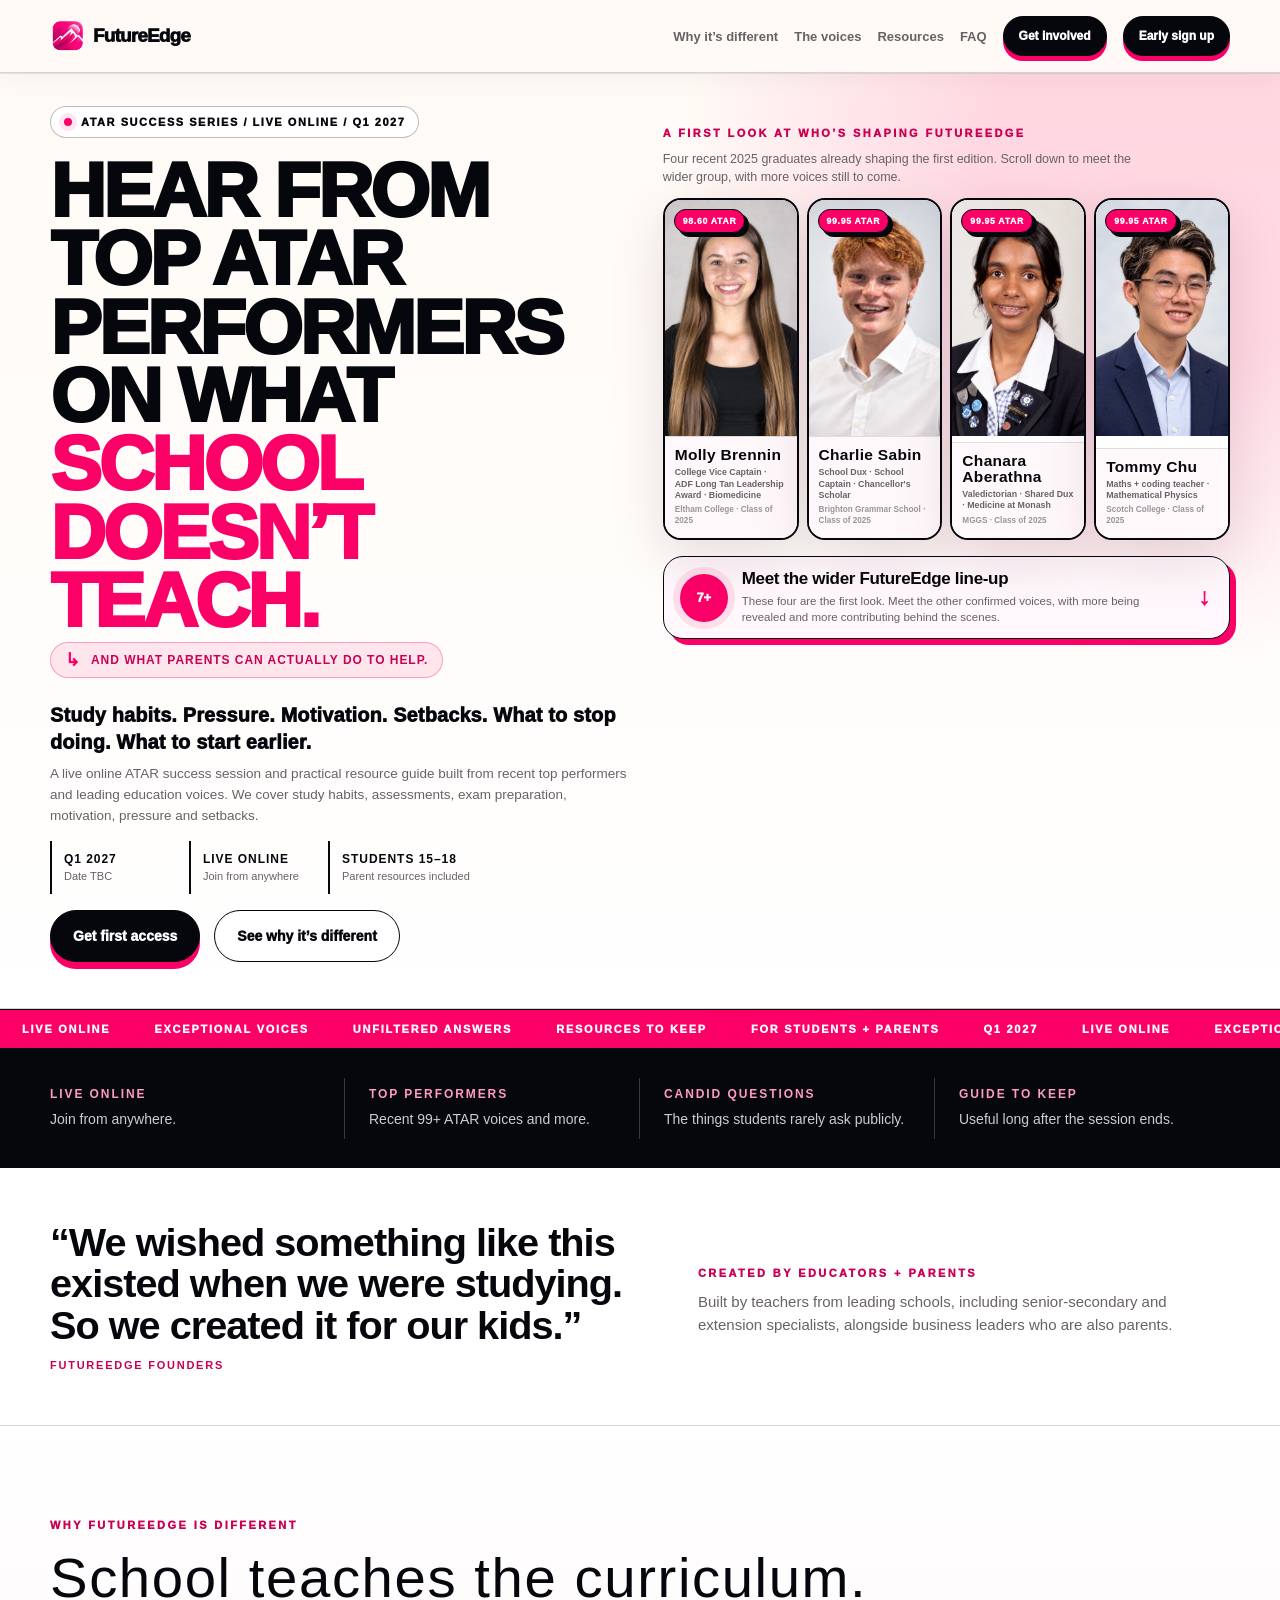
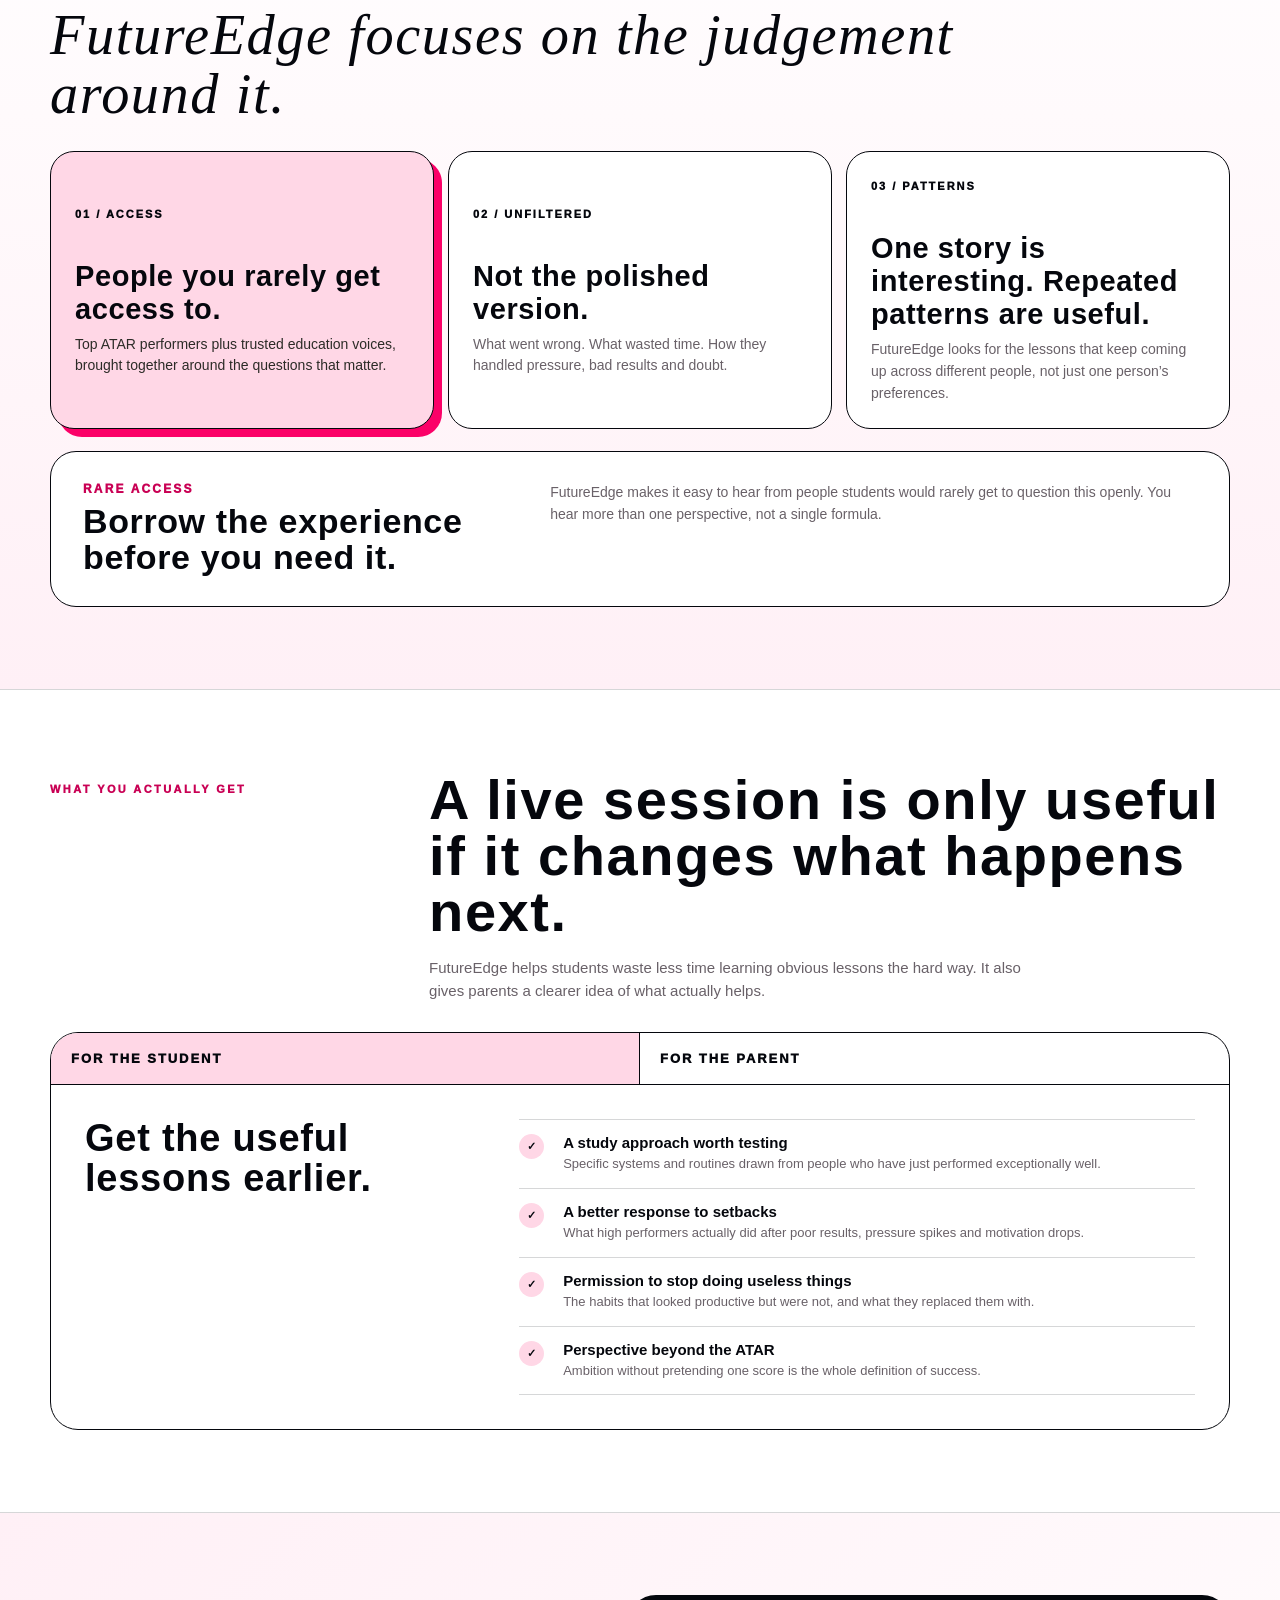
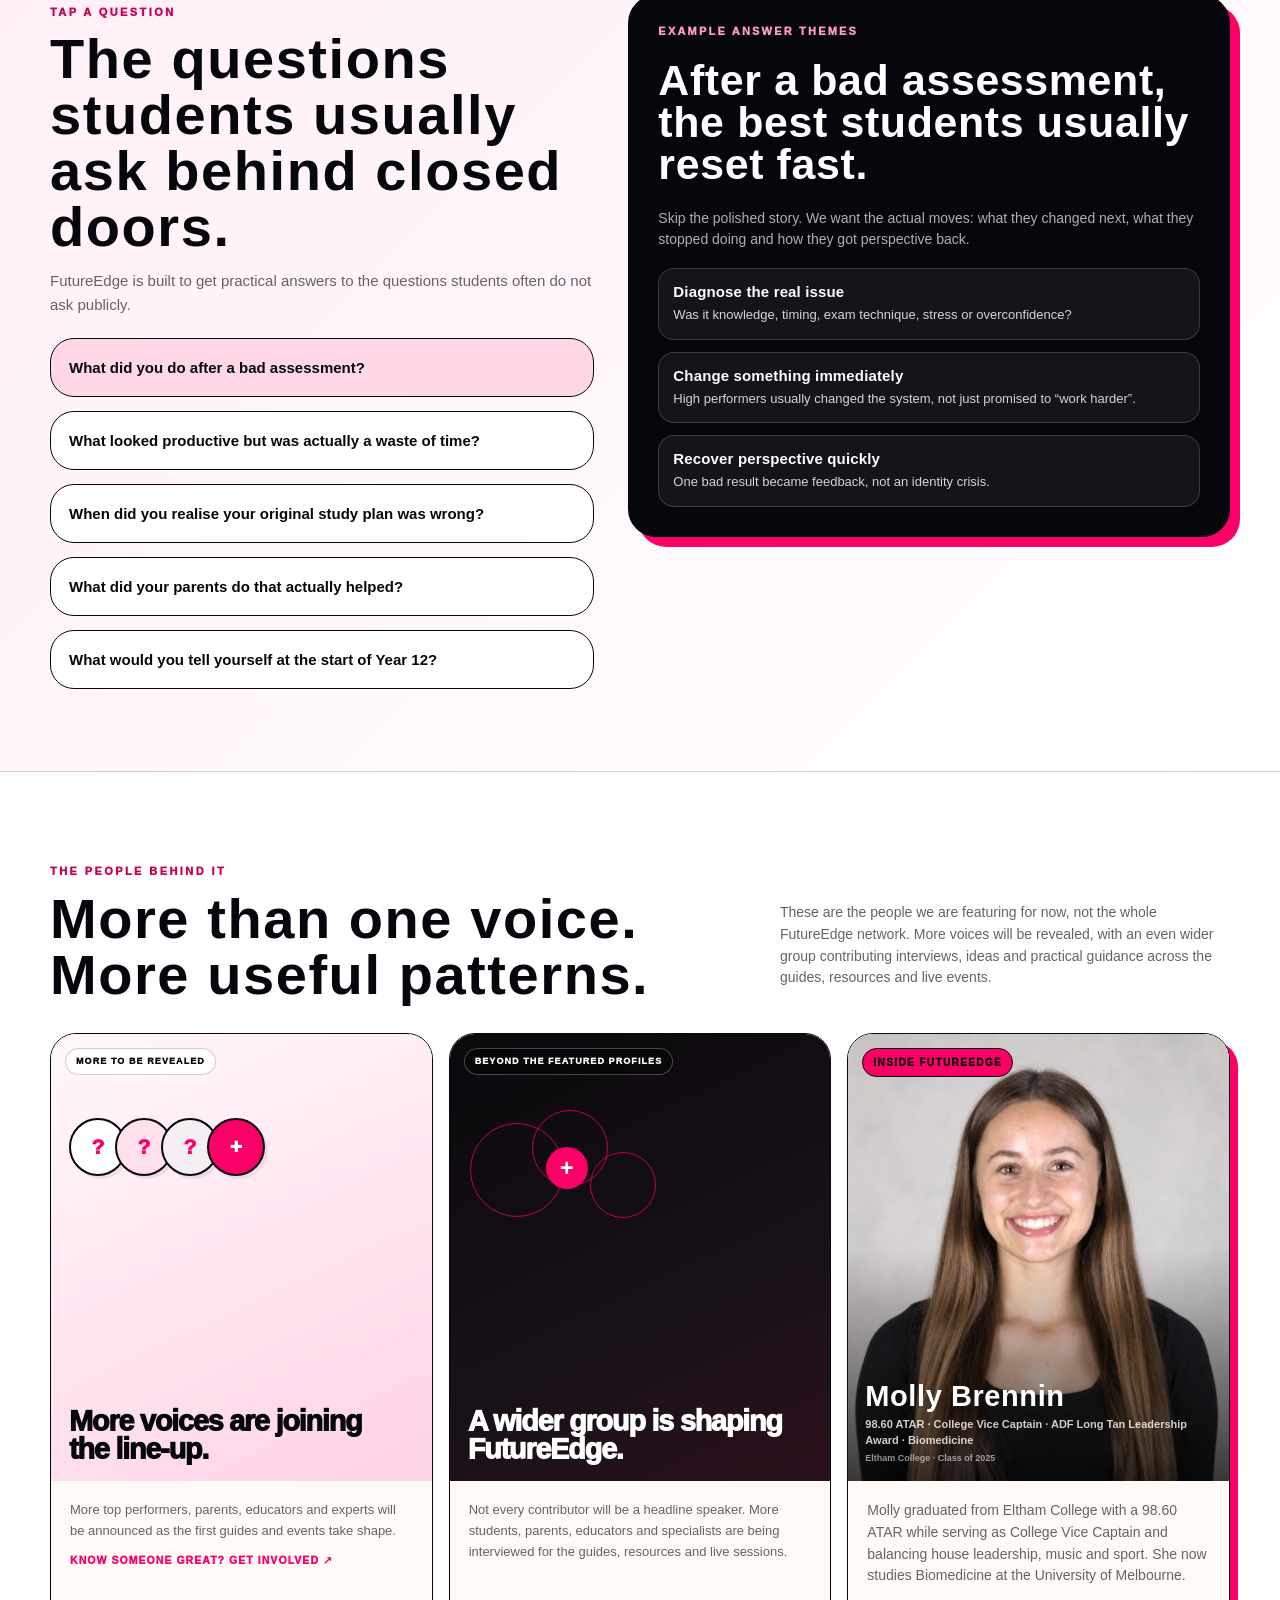
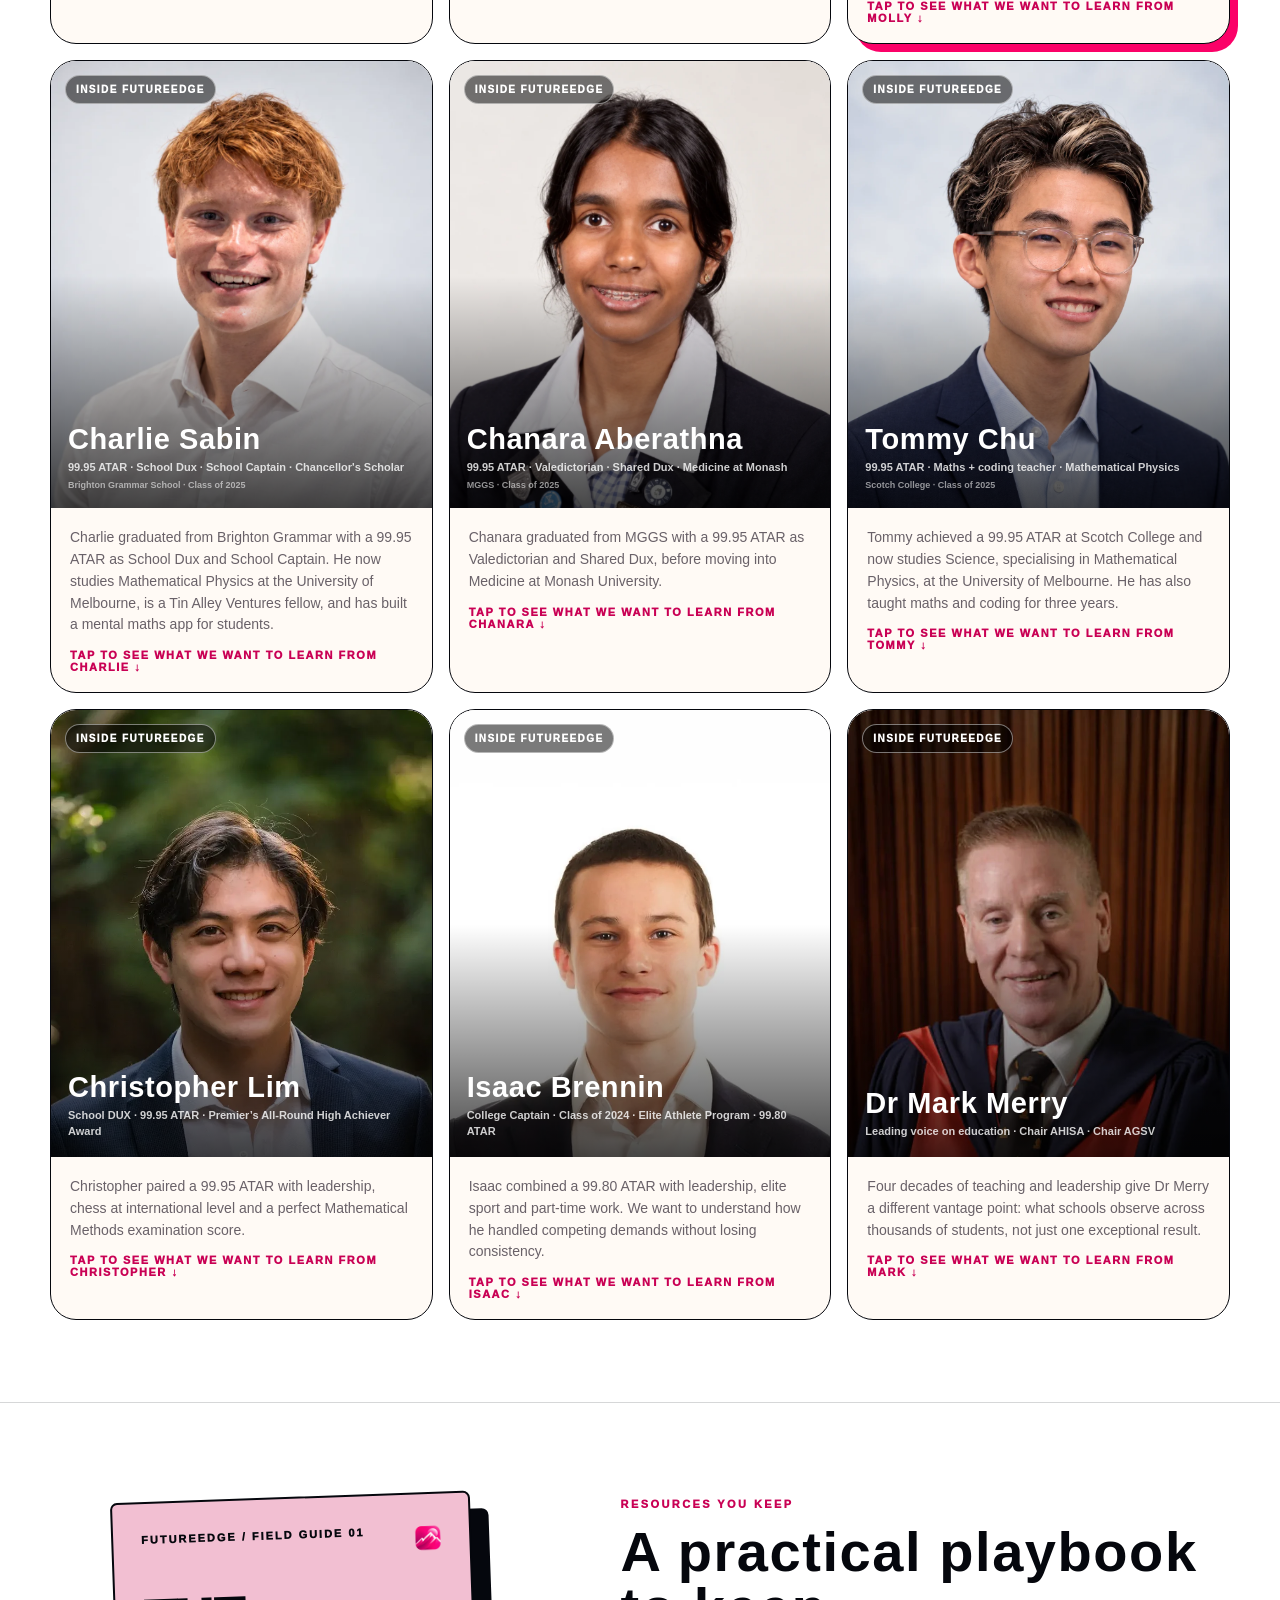
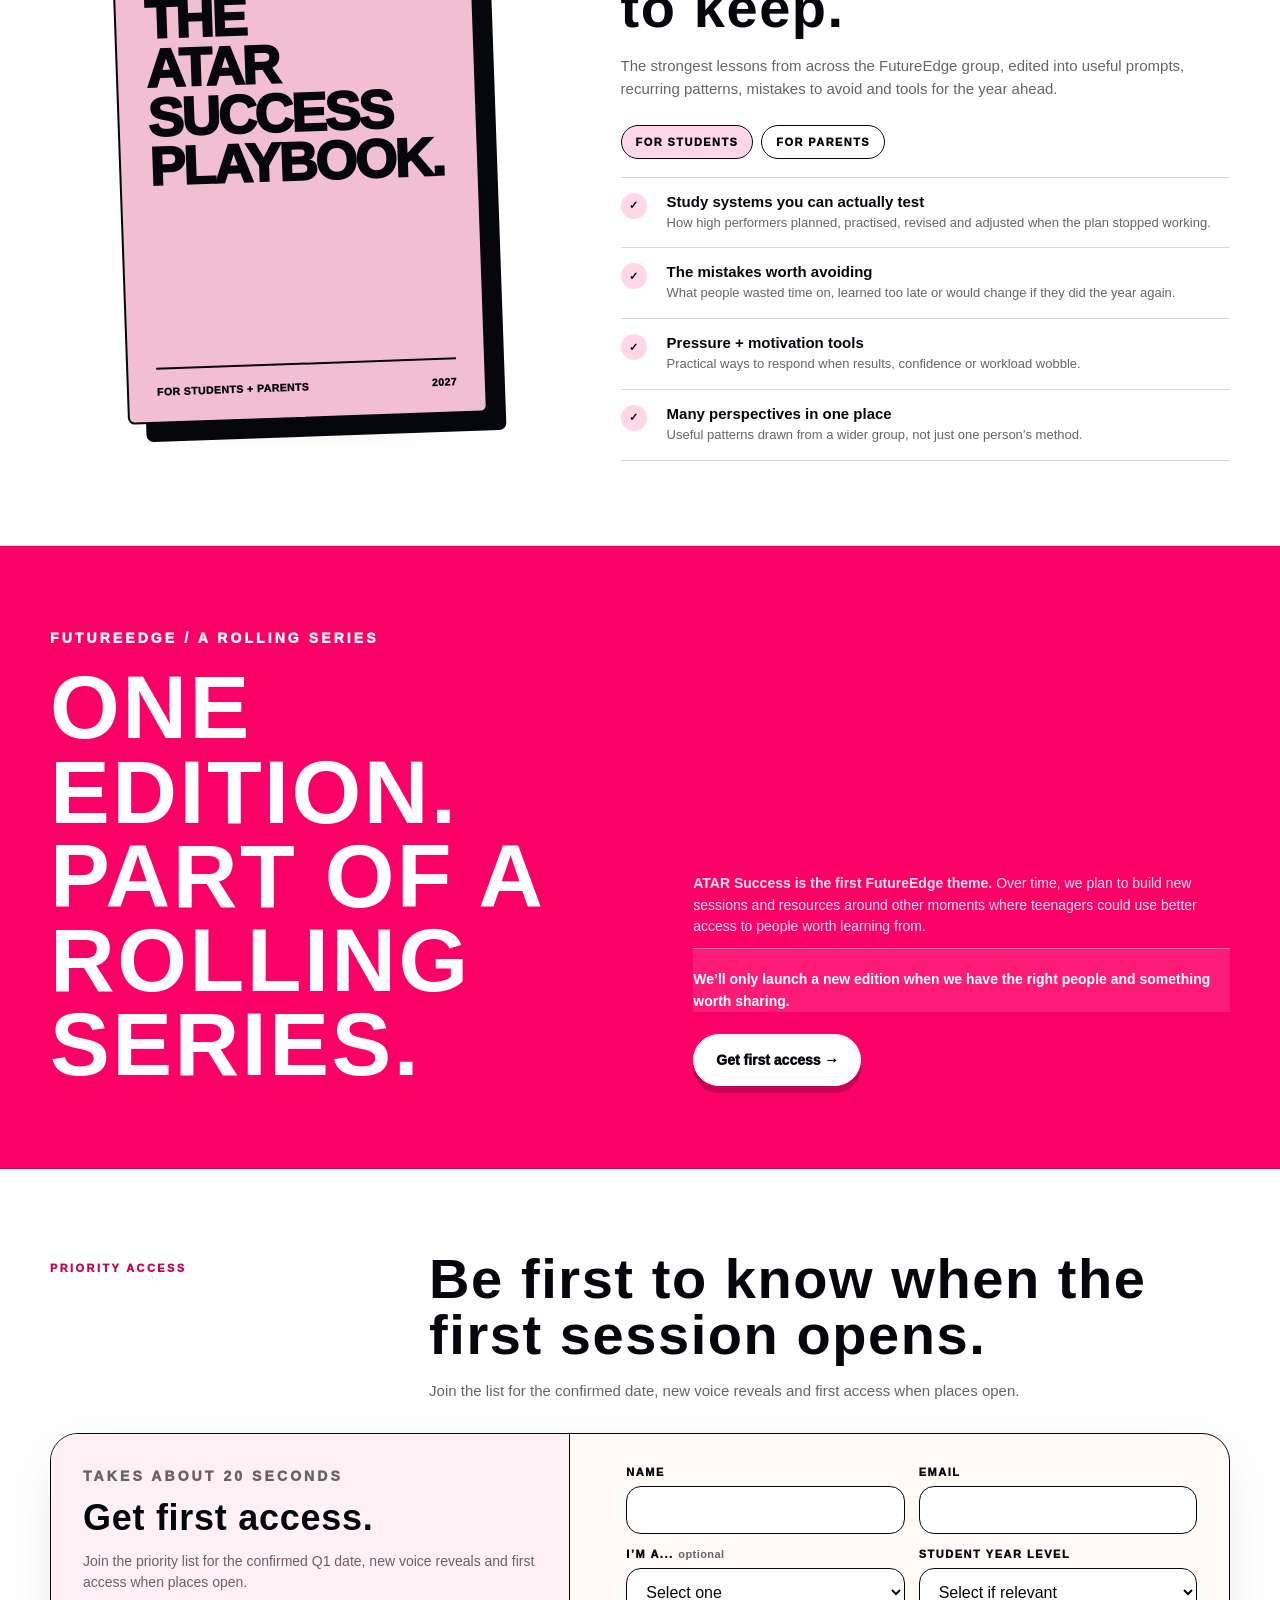
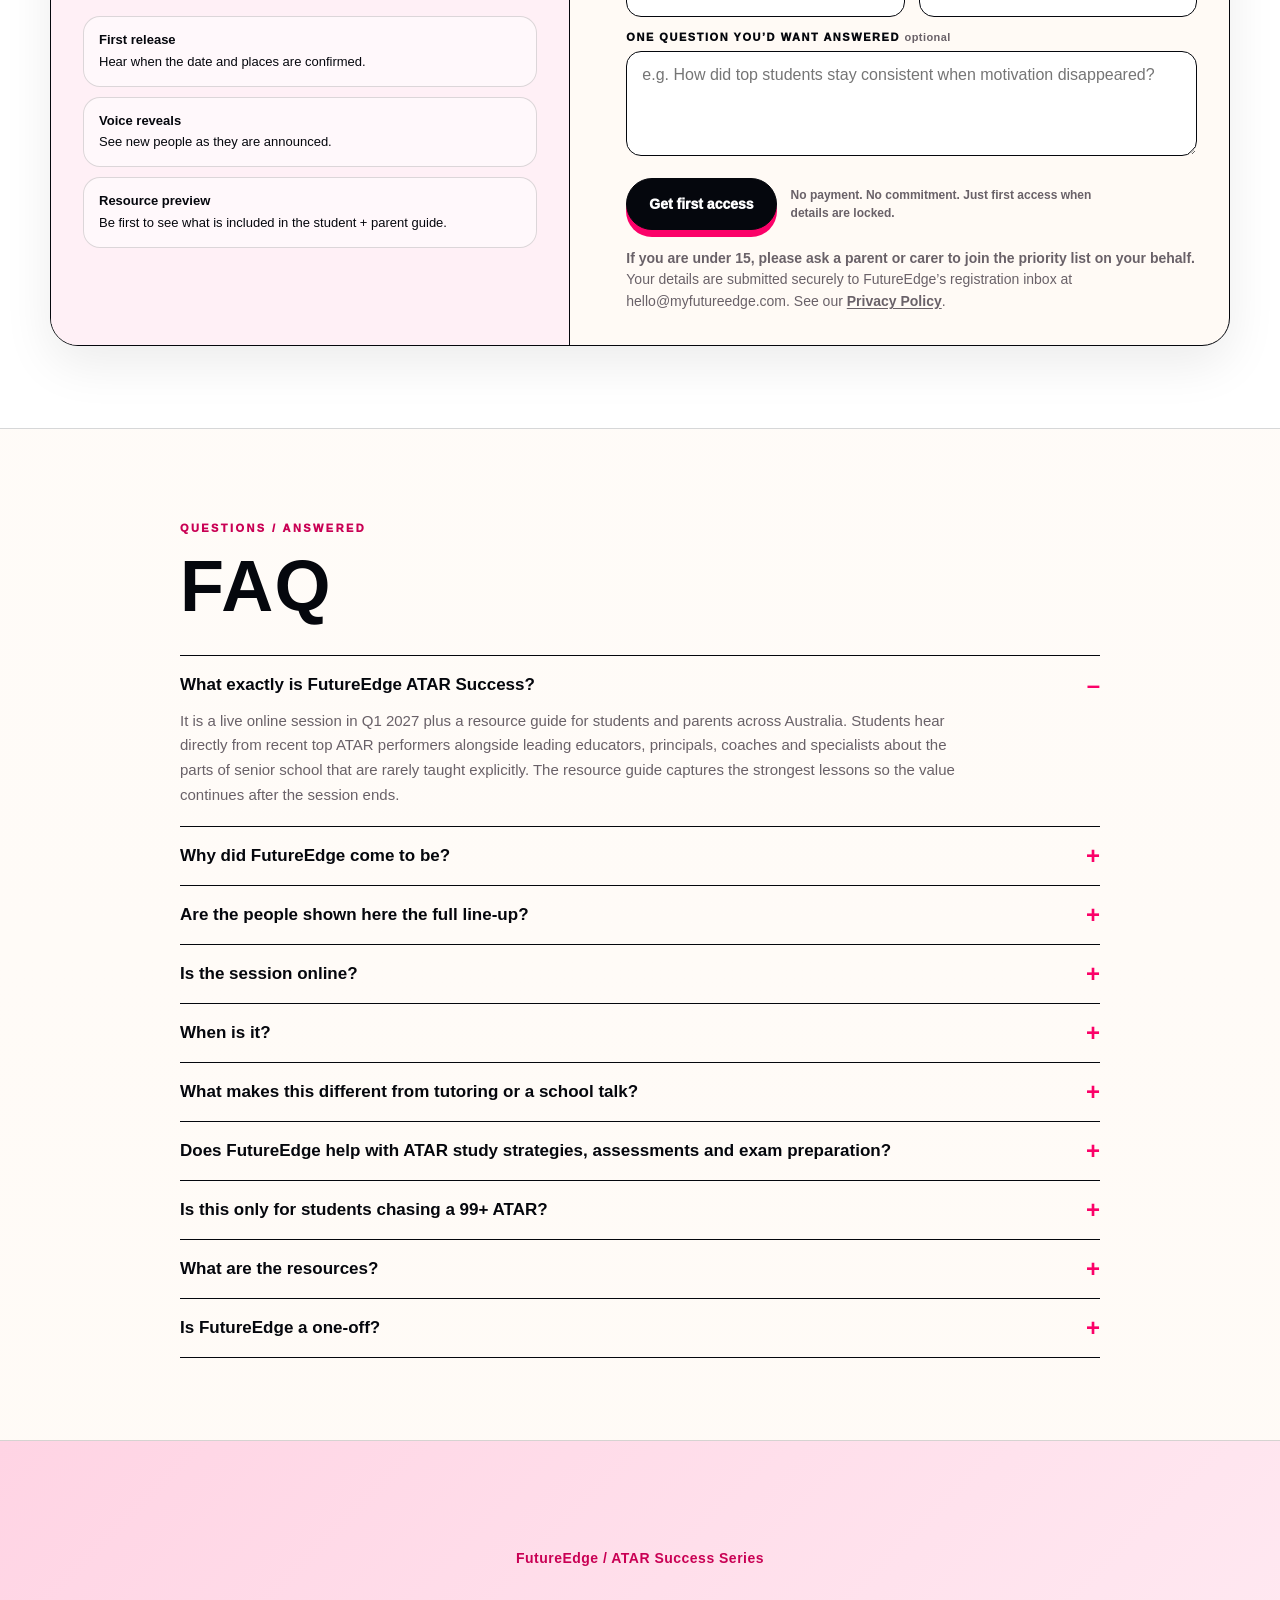
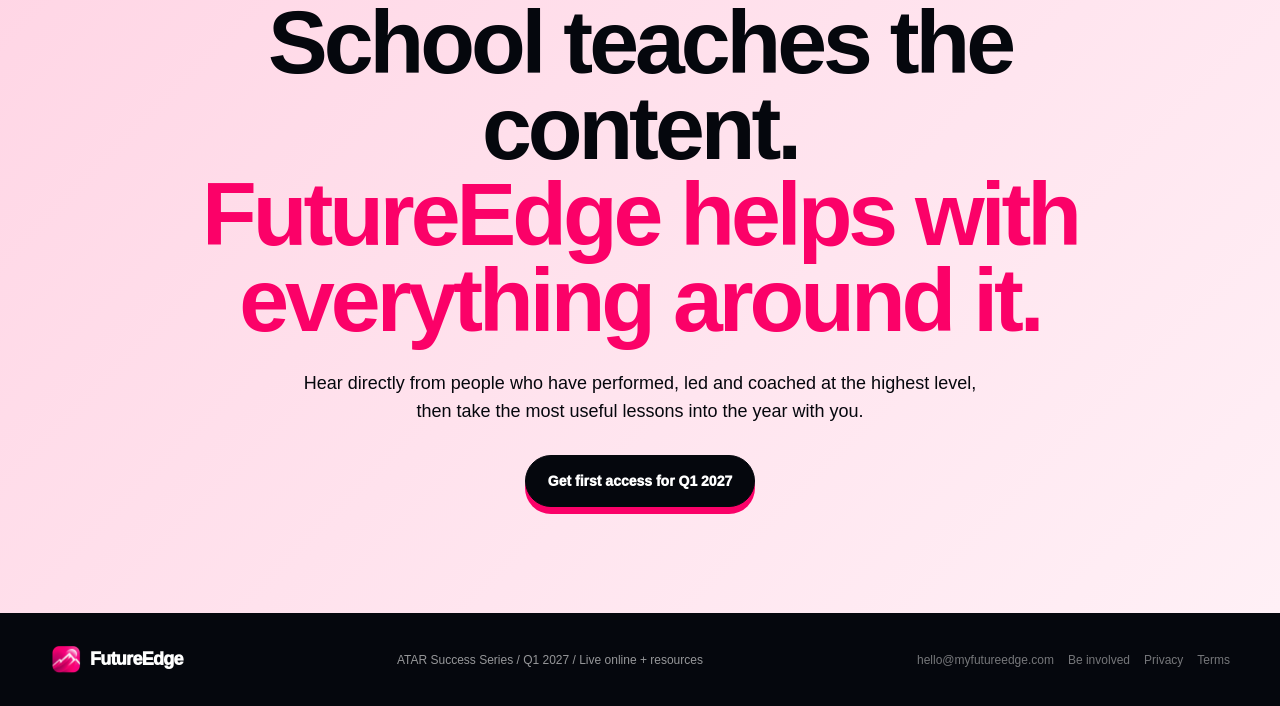
==== commit 6b3fac5c: "Add files via upload" ====
--- a/index.html
+++ b/index.html
@@ -77,7 +77,7 @@
   ]
 }
 </script>
-<link rel="stylesheet" href="assets/styles-20260909n.css">
+<link rel="stylesheet" href="assets/styles-20260909o.css">
 
 <style id="mobile-nav-critical">
 .mobile-nav{display:none!important;border:0!important;padding:0!important;margin:0!important}.mobile-menu{display:none!important}.mobile-cta{display:none}.mobile-nav>summary::before,.mobile-nav>summary::after{display:none!important;content:none!important}
@@ -156,8 +156,12 @@
           <div class="hero-carousel-status"><span id="heroSlideCurrent">1</span> / 4 <small>Swipe or use arrows</small></div>
           <button type="button" class="hero-carousel-btn" id="heroNext" aria-label="Next speaker">→</button>
         </div>
-        <div class="hero-reveal-row" aria-label="More voices to be revealed">
-          <div class="hero-reveal-card hero-reveal-wide"><span>+</span><div><b>And many more top ATAR performers and experts</b><small>More voices and the final live line-up will be announced as they are confirmed</small></div><em>More coming</em></div>
+        <div class="hero-more-voices" aria-label="Meet more FutureEdge voices">
+          <a class="hero-more-voices-btn" href="#voices">
+            <span class="hero-more-pulse" aria-hidden="true">7+</span>
+            <span class="hero-more-copy"><strong>Meet the wider FutureEdge line-up</strong><small>These four are the first look. Meet the other confirmed voices, with more being revealed and more contributing behind the scenes.</small></span>
+            <span class="hero-more-arrow" aria-hidden="true">↓</span>
+          </a>
         </div>
       </div>
     </div>
@@ -222,7 +226,7 @@
 
 <section class="voices" id="voices">
 <div class="wrap">
-  <div class="voice-intro"><div><p class="eyebrow">The people behind it</p><h2 class="section-title" style="margin-top:14px">More than one voice. More useful patterns.</h2></div><p class="small-note">Seven confirmed voices are already shaping the first edition, spanning recent top performers and senior education leadership. More students, parents, teachers and experts will be added as the series grows.</p></div>
+  <div class="voice-intro"><div><p class="eyebrow">The people behind it</p><h2 class="section-title" style="margin-top:14px">More than one voice. More useful patterns.</h2></div><p class="small-note">These are the people we are featuring for now, not the whole FutureEdge network. More voices will be revealed, with an even wider group contributing interviews, ideas and practical guidance across the guides, resources and live events.</p></div>
   <div class="voice-grid">
     <article class="voice-card" tabindex="0" data-voice="molly"><div class="voice-image"><img src="assets/molly-brennin.webp" alt="Molly Brennin"><div class="voice-label">Inside FutureEdge</div><div class="voice-name"><h3>Molly Brennin</h3><p>98.60 ATAR · College Vice Captain · ADF Long Tan Leadership Award · Biomedicine</p><small class="voice-school-note">Eltham College · Class of 2025</small></div></div><div class="voice-copy"><p>Molly graduated from Eltham College with a 98.60 ATAR while serving as College Vice Captain and balancing house leadership, music and sport. She now studies Biomedicine at the University of Melbourne.</p><div class="voice-toggle">Tap to see what we want to learn from Molly ↓</div><div class="voice-more"><strong>What FutureEdge wants to unpack:</strong> how she combined leadership and strong results, how she protected time for life outside study, and what helped her stay consistent through Year 12.</div></div></article>
     <article class="voice-card" tabindex="0" data-voice="charlie"><div class="voice-image"><img src="assets/charlie-sabin.webp" alt="Charlie Sabin"><div class="voice-label">Inside FutureEdge</div><div class="voice-name"><h3>Charlie Sabin</h3><p>99.95 ATAR · School Dux · School Captain · Chancellor's Scholar</p><small class="voice-school-note">Brighton Grammar School · Class of 2025</small></div></div><div class="voice-copy"><p>Charlie graduated from Brighton Grammar with a 99.95 ATAR as School Dux and School Captain. He now studies Mathematical Physics at the University of Melbourne, is a Tin Alley Ventures fellow, and has built a mental maths app for students.</p><div class="voice-toggle">Tap to see what we want to learn from Charlie ↓</div><div class="voice-more"><strong>What FutureEdge wants to unpack:</strong> how small wins compounded into elite results, how he balanced demanding subjects with leadership and outside projects, and how building tools for other students changed the way he thinks about learning.</div></div></article>
@@ -231,11 +235,24 @@
     <article class="voice-card" tabindex="0" data-voice="chris"><div class="voice-image"><img src="assets/christopher-lim.webp" alt="Christopher Lim"><div class="voice-label">Inside FutureEdge</div><div class="voice-name"><h3>Christopher Lim</h3><p>School DUX · 99.95 ATAR · Premier’s All-Round High Achiever Award</p></div></div><div class="voice-copy"><p>Christopher paired a 99.95 ATAR with leadership, chess at international level and a perfect Mathematical Methods examination score.</p><div class="voice-toggle">Tap to see what we want to learn from Christopher ↓</div><div class="voice-more"><strong>What FutureEdge wants to unpack:</strong> what mastery actually looked like day-to-day, how he knew where to spend effort, and how someone operating at the very top avoided simply doing more of everything.</div></div></article>
     <article class="voice-card" tabindex="0" data-voice="isaac"><div class="voice-image"><img src="assets/isaac-brennin.webp" alt="Isaac Brennin"><div class="voice-label">Inside FutureEdge</div><div class="voice-name"><h3>Isaac Brennin</h3><p>College Captain · Class of 2024 · Elite Athlete Program · 99.80 ATAR</p></div></div><div class="voice-copy"><p>Isaac combined a 99.80 ATAR with leadership, elite sport and part-time work. We want to understand how he handled competing demands without losing consistency.</p><div class="voice-toggle">Tap to see what we want to learn from Isaac ↓</div><div class="voice-more"><strong>What FutureEdge wants to unpack:</strong> how he structured time, protected consistency across a crowded week, and kept taking small steps even when nobody was watching.</div></div></article>
     <article class="voice-card" tabindex="0" data-voice="mark"><div class="voice-image"><img src="assets/dr-mark-merry.webp" alt="Dr Mark Merry"><div class="voice-label">Inside FutureEdge</div><div class="voice-name"><h3>Dr Mark Merry</h3><p>Leading voice on education · Chair AHISA · Chair AGSV</p></div></div><div class="voice-copy"><p>Four decades of teaching and leadership give Dr Merry a different vantage point: what schools observe across thousands of students, not just one exceptional result.</p><div class="voice-toggle">Tap to see what we want to learn from Mark ↓</div><div class="voice-more"><strong>What FutureEdge wants to unpack:</strong> what separates healthy ambition from destructive pressure, what families misunderstand about senior school, and what students need around them to thrive as well as perform.</div></div></article>
-  </div>
-  <div class="reveal-wall reveal-wall-final" aria-label="More FutureEdge voices to be revealed">
-    <div class="reveal-card"><span class="reveal-icon">?</span><b>More top ATAR voices<br>to be revealed</b></div>
-    <div class="reveal-card"><span class="reveal-icon">?</span><b>Parents, teachers + experts<br>to be revealed</b></div>
-    <div class="reveal-more-card"><span class="reveal-more-plus">+</span><div><b>And more voices still to come</b><small>FutureEdge will keep adding students, parents, educators and experts as the series grows.</small></div></div>
+
+    <article class="voice-teaser-card voice-teaser-next" aria-label="More FutureEdge voices to be revealed">
+      <div class="voice-teaser-visual">
+        <div class="voice-teaser-label">More to be revealed</div>
+        <div class="voice-teaser-stack" aria-hidden="true"><span>?</span><span>?</span><span>?</span><span class="plus">+</span></div>
+        <div class="voice-teaser-headline">More voices are joining the line-up.</div>
+      </div>
+      <div class="voice-teaser-copy"><p>More top performers, parents, educators and experts will be announced as the first guides and events take shape.</p><a href="/speakertab">Know someone great? Get involved ↗</a></div>
+    </article>
+
+    <article class="voice-teaser-card voice-teaser-network" aria-label="FutureEdge contributors behind the scenes">
+      <div class="voice-teaser-visual">
+        <div class="voice-teaser-label">Beyond the featured profiles</div>
+        <div class="voice-network-rings" aria-hidden="true"><span></span><span></span><span></span><b>+</b></div>
+        <div class="voice-teaser-headline">A wider group is shaping FutureEdge.</div>
+      </div>
+      <div class="voice-teaser-copy"><p>Not every contributor will be a headline speaker. More students, parents, educators and specialists are being interviewed for the guides, resources and live sessions.</p></div>
+    </article>
   </div>
 </div>
 </section>
--- a/assets/styles-20260909o.css
+++ b/assets/styles-20260909o.css
@@ -0,0 +1,1776 @@
+:root{
+  --paper:#fffaf5;
+  --paper-2:#f6eee9;
+  --white:#ffffff;
+  --ink:#05070d;
+  --muted:#696168;
+  --line:rgba(5,7,13,.16);
+  --brand:#fb0168;
+  --brand-deep:#c90054;
+  --brand-soft:#ffd7e6;
+  --brand-wash:#fff0f6;
+  --orange:#fb0168;
+  --orange-soft:#ffd7e6;
+  --acid:#ffc2d8;
+  --acid-soft:#fff0f6;
+  --max:1180px;
+  --shadow:0 20px 60px rgba(20,20,20,.12);
+}
+*{box-sizing:border-box}
+html{scroll-behavior:smooth}
+body{margin:0;background:var(--paper);color:var(--ink);font-family:Inter,ui-sans-serif,-apple-system,BlinkMacSystemFont,"Segoe UI",sans-serif;overflow-x:hidden}
+a{color:inherit;text-decoration:none}
+button,input,select,textarea{font:inherit}
+button{color:inherit}
+img{display:block;max-width:100%}
+.wrap{width:min(var(--max),calc(100% - 36px));margin:0 auto}
+.eyebrow{font-size:11px;letter-spacing:.22em;text-transform:uppercase;font-weight:950}
+.muted{color:var(--muted)}
+.pill{display:inline-flex;align-items:center;gap:9px;border:1.5px solid var(--ink);border-radius:999px;padding:9px 13px;font-size:11px;font-weight:950;letter-spacing:.14em;text-transform:uppercase;background:rgba(255,255,255,.48)}
+.pill::before{content:"";width:8px;height:8px;border-radius:50%;background:var(--orange)}
+.btn{display:inline-flex;align-items:center;justify-content:center;min-height:52px;padding:0 22px;border-radius:999px;border:1.5px solid var(--ink);font-size:14px;font-weight:950;cursor:pointer;transition:.18s ease;background:transparent}
+.btn:hover{transform:translateY(-2px)}
+.btn-dark{background:var(--ink);color:white;box-shadow:0 7px 0 var(--orange)}
+.btn-dark:hover{transform:translateY(3px);box-shadow:0 4px 0 var(--orange)}
+.btn-light{background:white}
+
+.nav{position:sticky;top:0;z-index:80;background:rgba(255,249,239,.91);backdrop-filter:blur(14px);border-bottom:1px solid var(--line)}
+.nav-inner{height:72px;display:flex;align-items:center;justify-content:space-between;gap:22px}
+.brand{display:flex;align-items:center;gap:11px;font-size:20px;font-weight:950;letter-spacing:.015em}
+.brand-mark{width:31px;height:31px;border-radius:50%;background:var(--ink);color:var(--acid);display:grid;place-items:center;font-size:10px;font-weight:950}
+.nav-links{display:flex;align-items:center;gap:23px;font-size:13px;font-weight:850}
+.nav-links a:not(.btn){opacity:.62}.nav-links a:not(.btn):hover{opacity:1}
+
+.hero{padding:62px 0 72px;position:relative}
+.hero::after{content:"";position:absolute;z-index:-1;right:-180px;top:35px;width:470px;height:470px;border-radius:50%;background:var(--acid-soft);opacity:.7}
+.hero-grid{display:grid;grid-template-columns:1.06fr .94fr;gap:46px;align-items:center}
+h1{margin:24px 0 0;font-size:clamp(58px,8vw,103px);line-height:.92;letter-spacing:.005em;max-width:850px;font-weight:950}
+h1 .accent{color:var(--orange)}
+.hero-copy{font-size:clamp(19px,2.05vw,25px);line-height:1.52;letter-spacing:.01em;max-width:790px;margin:28px 0 14px}
+.hero-copy strong{font-weight:950}
+.hero-sub{font-size:15px;line-height:1.68;color:var(--muted);max-width:720px;margin:0 0 26px}
+.hero-actions{display:flex;align-items:center;gap:14px;flex-wrap:wrap}
+.micro{font-size:12px;color:var(--muted);font-weight:750;max-width:340px;line-height:1.5}
+
+.product-switch{margin-top:30px;border-top:1.5px solid var(--ink);border-bottom:1.5px solid var(--ink);max-width:790px}
+.product-switch-tabs{display:flex}
+.product-switch-btn{flex:1;border:0;border-right:1.5px solid var(--ink);background:transparent;padding:14px 12px;font-size:11px;letter-spacing:.16em;text-transform:uppercase;font-weight:950;cursor:pointer;text-align:left}
+.product-switch-btn:last-child{border-right:0}
+.product-switch-btn.active{background:var(--acid)}
+.product-switch-panel{padding:19px 0;display:grid;grid-template-columns:.7fr 1.3fr;gap:24px;align-items:start}
+.product-switch-panel h3{font-size:25px;letter-spacing:.02em;margin:0;line-height:1.06}
+.product-switch-panel p{margin:0;color:var(--muted);font-size:14px;line-height:1.6}
+
+.portrait-stage{position:relative;min-height:620px}
+.profile-card{position:absolute;overflow:hidden;border-radius:27px;border:2px solid var(--ink);background:white;box-shadow:var(--shadow);transition:.24s ease}
+.profile-card img{width:100%;height:100%;object-fit:cover;object-position:center top}
+.profile-card:hover{transform:translateY(-7px) rotate(0deg)!important;z-index:30}
+.profile-card .badge{position:absolute;left:13px;bottom:13px;background:var(--paper);border:1.5px solid var(--ink);border-radius:17px;padding:9px 11px;max-width:87%;box-shadow:0 6px 18px rgba(0,0,0,.12)}
+.profile-card .badge b{display:block;font-size:13px;margin-bottom:3px;letter-spacing:.01em}
+.profile-card .badge span{display:block;font-size:10px;line-height:1.36;color:var(--muted);font-weight:850}
+.profile-card.ghost{background:linear-gradient(135deg,var(--paper-2),#fff);display:grid;place-items:center;color:var(--muted);border-style:dashed;box-shadow:none}
+.profile-card.ghost::before{content:"?";width:70px;height:70px;border-radius:50%;display:grid;place-items:center;background:var(--ink);color:var(--acid);font-size:29px;font-weight:950}
+.profile-card.ghost .ghost-label{position:absolute;left:12px;right:12px;bottom:13px;text-align:center;font-size:10px;line-height:1.4;font-weight:950;letter-spacing:.11em;text-transform:uppercase}
+.profile-card.g1{width:43%;height:52%;left:2%;top:5%;transform:rotate(-7deg);z-index:1}
+.profile-card.g2{width:40%;height:48%;right:2%;top:7%;transform:rotate(7deg);z-index:1}
+.profile-card.g3{width:39%;height:44%;right:18%;bottom:1%;transform:rotate(4deg);z-index:1}
+.profile-card.one{width:46%;height:60%;left:0;top:12%;transform:rotate(-3deg);z-index:4}
+.profile-card.two{width:46%;height:60%;right:0;top:1%;transform:rotate(4deg);z-index:5}
+.profile-card.three{width:44%;height:54%;right:19%;bottom:0;transform:rotate(-1deg);z-index:6}
+.stage-label{position:absolute;z-index:15;right:-1%;top:37%;max-width:190px;padding:15px 16px;background:var(--acid);border:2px solid var(--ink);border-radius:21px;box-shadow:7px 7px 0 var(--ink);font-size:13px;line-height:1.25;font-weight:950;letter-spacing:.015em}
+
+.ticker{border-top:1.5px solid var(--ink);border-bottom:1.5px solid var(--ink);overflow:hidden;background:var(--orange)}
+.ticker-track{display:flex;width:max-content;animation:scroll 29s linear infinite;padding:13px 0;font-weight:950;text-transform:uppercase;letter-spacing:.16em;font-size:11px}
+.ticker-track span{padding:0 22px}
+@keyframes scroll{to{transform:translateX(-50%)}}
+
+section{padding:94px 0;border-bottom:1px solid var(--line)}
+.section-head{display:grid;grid-template-columns:.58fr 1.42fr;gap:70px;align-items:start;margin-bottom:44px}
+.section-title{margin:0;font-size:clamp(40px,5.4vw,70px);line-height:.99;letter-spacing:.015em;max-width:860px}
+.section-copy{font-size:18px;line-height:1.64;color:var(--muted);max-width:740px;margin:16px 0 0}
+
+.proof-strip{background:var(--ink);color:white;padding:29px 0;border-bottom:0}
+.proof-grid{display:grid;grid-template-columns:repeat(4,1fr)}
+.proof-item{padding:8px 24px;border-right:1px solid rgba(255,255,255,.2)}
+.proof-item:first-child{padding-left:0}.proof-item:last-child{border-right:0}
+.proof-item b{display:block;color:var(--acid);font-size:12px;letter-spacing:.16em;text-transform:uppercase;margin-bottom:7px}
+.proof-item span{display:block;font-size:15px;line-height:1.46;color:rgba(255,255,255,.8)}
+
+.difference{background:white}
+.big-line{font-size:clamp(42px,6.2vw,82px);line-height:1.01;letter-spacing:.012em;max-width:1110px;margin:0 0 42px}
+.big-line em{font-family:Georgia,serif;font-weight:400}
+.value-tabs{display:grid;grid-template-columns:repeat(3,1fr);gap:14px}
+.value-tab{border:1.5px solid var(--ink);border-radius:24px;padding:24px;text-align:left;background:var(--paper);min-height:210px;cursor:pointer;transition:.18s ease}
+.value-tab:hover{transform:translateY(-4px)}
+.value-tab.active{background:var(--acid);box-shadow:8px 8px 0 var(--ink)}
+.value-tab .num{font-size:11px;letter-spacing:.18em;text-transform:uppercase;font-weight:950}
+.value-tab h3{font-size:29px;letter-spacing:.02em;margin:38px 0 8px}
+.value-tab p{font-size:14px;line-height:1.54;color:var(--muted);margin:0}
+.value-tab.active p{color:#2c2b27}
+.value-detail{margin-top:22px;border:1.5px solid var(--ink);border-radius:26px;padding:30px 32px;background:var(--paper);display:grid;grid-template-columns:.8fr 1.2fr;gap:36px;align-items:start}
+.value-detail-kicker{font-size:12px;text-transform:uppercase;letter-spacing:.18em;font-weight:950;color:var(--orange)}
+.value-detail h4{font-size:34px;line-height:1.05;letter-spacing:.018em;margin:8px 0 0}
+.value-detail p{font-size:17px;line-height:1.63;color:var(--muted);margin:0}
+
+.outcomes{background:var(--paper)}
+.outcome-shell{border:1.5px solid var(--ink);border-radius:28px;overflow:hidden;background:white}
+.outcome-tabs{display:grid;grid-template-columns:1fr 1fr;border-bottom:1.5px solid var(--ink)}
+.outcome-tab{padding:18px 20px;border:0;border-right:1.5px solid var(--ink);background:transparent;font-weight:950;font-size:13px;letter-spacing:.15em;text-transform:uppercase;text-align:left;cursor:pointer}
+.outcome-tab:last-child{border-right:0}.outcome-tab.active{background:var(--orange-soft)}
+.outcome-content{display:grid;grid-template-columns:.72fr 1.28fr;gap:54px;padding:34px}
+.outcome-content h3{font-size:38px;line-height:1.03;letter-spacing:.02em;margin:0}
+.outcome-list{display:grid;border-top:1px solid var(--line)}
+.outcome-row{display:grid;grid-template-columns:32px 1fr;gap:12px;padding:14px 0;border-bottom:1px solid var(--line)}
+.outcome-row i{width:25px;height:25px;border-radius:50%;display:grid;place-items:center;background:var(--acid);font-style:normal;font-size:11px;font-weight:950}
+.outcome-row b{display:block;font-size:15px;margin-bottom:3px}.outcome-row span{font-size:13px;line-height:1.52;color:var(--muted)}
+
+.questions{background:var(--paper-2)}
+.question-wrap{display:grid;grid-template-columns:.9fr 1.1fr;gap:58px;align-items:start}
+.question-display{position:sticky;top:105px;border:2px solid var(--ink);background:var(--ink);color:white;border-radius:28px;padding:34px;min-height:360px;box-shadow:10px 10px 0 var(--orange)}
+.question-display .label{font-size:11px;letter-spacing:.2em;text-transform:uppercase;font-weight:950;color:var(--acid)}
+.question-display blockquote{margin:54px 0 0;font-size:clamp(34px,4.5vw,57px);line-height:1.03;letter-spacing:.015em;font-weight:900}
+.question-display p{margin:23px 0 0;font-size:14px;line-height:1.6;color:rgba(255,255,255,.68)}
+.question-buttons{display:grid;gap:10px}
+.question-btn{width:100%;text-align:left;border:1.5px solid var(--ink);border-radius:20px;background:white;padding:17px 18px;cursor:pointer;font-weight:850;font-size:15px;line-height:1.4;transition:.16s ease}
+.question-btn:hover{transform:translateX(4px)}.question-btn.active{background:var(--acid)}
+
+.voices{background:white}
+.voice-intro{display:flex;align-items:end;justify-content:space-between;gap:24px;margin-bottom:30px}
+.voice-intro .small-note{max-width:450px;color:var(--muted);font-size:14px;line-height:1.55}
+.voice-grid{display:grid;grid-template-columns:repeat(3,1fr);gap:16px}
+.voice-card{border:1.5px solid var(--ink);border-radius:26px;overflow:hidden;background:var(--paper);cursor:pointer;position:relative}
+.voice-image{aspect-ratio:4/4.7;position:relative;overflow:hidden;background:#eee}
+.voice-image img{width:100%;height:100%;object-fit:cover;object-position:center top;transition:.3s ease}.voice-card:hover .voice-image img{transform:scale(1.025)}
+.voice-image::after{content:"";position:absolute;inset:0;background:linear-gradient(180deg,transparent 48%,rgba(0,0,0,.72) 100%)}
+.voice-label{position:absolute;left:14px;top:14px;z-index:2;padding:8px 10px;border-radius:999px;border:1px solid rgba(255,255,255,.45);background:rgba(0,0,0,.52);color:white;font-size:10px;letter-spacing:.14em;text-transform:uppercase;font-weight:950}
+.voice-name{position:absolute;z-index:2;left:17px;right:17px;bottom:17px;color:white}.voice-name h3{margin:0 0 4px;font-size:29px;letter-spacing:.02em}.voice-name p{margin:0;font-size:11px;line-height:1.45;color:rgba(255,255,255,.8);font-weight:800}
+.voice-copy{padding:19px}.voice-copy p{margin:0;font-size:13px;line-height:1.58;color:var(--muted)}
+.voice-more{display:none;margin-top:14px;padding-top:14px;border-top:1px solid var(--line);font-size:13px;line-height:1.55;color:var(--ink)}
+.voice-card.open .voice-more{display:block}.voice-toggle{margin-top:13px;font-size:11px;letter-spacing:.14em;text-transform:uppercase;font-weight:950;color:var(--orange)}
+.reveal-wall{display:grid;grid-template-columns:repeat(6,1fr);gap:10px;margin-top:16px}
+.reveal-card{min-height:135px;border:1.5px dashed var(--ink);border-radius:20px;background:linear-gradient(145deg,var(--paper-2),white);display:flex;flex-direction:column;justify-content:space-between;padding:14px;transition:.16s ease}.reveal-card:hover{background:var(--acid-soft);transform:translateY(-3px)}
+.reveal-icon{width:36px;height:36px;border-radius:50%;display:grid;place-items:center;background:var(--ink);color:var(--acid);font-weight:950}.reveal-card b{font-size:11px;letter-spacing:.12em;text-transform:uppercase;line-height:1.4}
+
+.guide{background:var(--paper)}
+.guide-grid{display:grid;grid-template-columns:.9fr 1.1fr;gap:75px;align-items:center}
+.book-stage{display:flex;justify-content:center;position:relative;min-height:520px}
+.book-stage::before{content:"";position:absolute;bottom:34px;width:76%;height:32px;border-radius:50%;background:rgba(0,0,0,.17);filter:blur(12px)}
+.book{width:min(390px,90%);aspect-ratio:.73;border:2px solid var(--ink);border-radius:8px;background:var(--acid);box-shadow:18px 18px 0 var(--ink);padding:28px;display:flex;flex-direction:column;justify-content:space-between;transform:rotate(-3deg);position:relative;z-index:2}
+.book .edition{font-size:11px;letter-spacing:.18em;font-weight:950;text-transform:uppercase}.book h3{font-size:50px;line-height:.94;letter-spacing:.02em;margin:0}.book p{margin:0;font-size:14px;line-height:1.5;max-width:250px}.book-foot{border-top:1.5px solid var(--ink);padding-top:14px;font-size:11px;font-weight:900;display:flex;justify-content:space-between;gap:20px;text-transform:uppercase;letter-spacing:.1em}
+.audience-tabs{display:flex;gap:8px;margin-top:28px}.audience-tab{border:1.5px solid var(--ink);border-radius:999px;padding:10px 14px;background:white;font-size:11px;letter-spacing:.13em;text-transform:uppercase;font-weight:950;cursor:pointer}.audience-tab.active{background:var(--orange-soft)}
+.audience-panel{display:grid;gap:0;border-top:1px solid var(--line);margin-top:18px}.audience-point{display:grid;grid-template-columns:34px 1fr;gap:12px;padding:15px 0;border-bottom:1px solid var(--line)}.check{width:26px;height:26px;border-radius:50%;display:grid;place-items:center;background:var(--acid);font-size:11px;font-weight:950}.audience-point b{display:block;font-size:15px;margin-bottom:3px}.audience-point span{font-size:13px;line-height:1.52;color:var(--muted)}
+
+.series{background:var(--orange)}
+.series-row{display:grid;grid-template-columns:1.05fr .95fr;gap:60px;align-items:end}.series h2{font-size:clamp(52px,7vw,94px);line-height:.94;letter-spacing:.015em;margin:16px 0 0}.series p{font-size:19px;line-height:1.6;margin:0}.series-note{margin-top:22px;padding-top:20px;border-top:1.5px solid var(--ink);font-size:13px;line-height:1.55;font-weight:750}
+
+.form-section{background:white}
+.form-panel{display:grid;grid-template-columns:.9fr 1.1fr;border:1.5px solid var(--ink);border-radius:28px;overflow:hidden;background:var(--paper)}
+.form-side{padding:32px;background:var(--acid-soft);border-right:1.5px solid var(--ink)}.form-side h3{font-size:38px;line-height:1.03;letter-spacing:.02em;margin:12px 0 14px}.form-side p{margin:0;color:var(--muted);line-height:1.62}.form-points{display:grid;gap:10px;margin-top:22px}.form-point{padding:14px 15px;border:1px solid rgba(21,21,21,.15);border-radius:17px;background:rgba(255,255,255,.55);font-size:13px;line-height:1.45}.form-point b{display:block;margin-bottom:3px}
+.form-wrap{padding:32px}.lead-form{display:grid;grid-template-columns:1fr 1fr;gap:14px}.field{display:flex;flex-direction:column;gap:8px}.field.full{grid-column:1/-1}.field label{font-size:11px;font-weight:950;letter-spacing:.14em;text-transform:uppercase}.field input,.field select,.field textarea{width:100%;padding:14px 15px;border:1.5px solid var(--ink);border-radius:15px;background:white;color:var(--ink);outline:none}.field input:focus,.field select:focus,.field textarea:focus{box-shadow:0 0 0 4px var(--acid-soft)}.field textarea{min-height:105px;resize:vertical}.form-actions{display:flex;gap:14px;align-items:center;flex-wrap:wrap;margin-top:8px}.form-status{display:none;margin-top:14px;border-radius:15px;padding:13px 14px;font-size:13px;line-height:1.5}.form-status.success{display:block;background:var(--acid-soft);border:1px solid rgba(21,21,21,.14)}.form-status.error{display:block;background:var(--orange-soft);border:1px solid rgba(21,21,21,.14)}.privacy{font-size:11px;color:var(--muted);line-height:1.45;margin:10px 0 0}
+
+.faq{max-width:920px;margin:0 auto}.faq h2{font-size:clamp(42px,6vw,72px);letter-spacing:.018em;margin:0 0 28px}details{border-top:1.5px solid var(--ink);padding:19px 0}details:last-child{border-bottom:1.5px solid var(--ink)}summary{cursor:pointer;list-style:none;display:flex;justify-content:space-between;gap:20px;font-size:17px;font-weight:900}summary::-webkit-details-marker{display:none}summary::after{content:"+";font-size:24px;line-height:.8;color:var(--orange)}details[open] summary::after{content:"–"}details p{font-size:15px;line-height:1.64;color:var(--muted);max-width:790px;margin:14px 0 0}
+
+.closing{padding:106px 0;background:var(--acid);text-align:center;border-bottom:0}.closing h2{font-size:clamp(52px,7vw,96px);line-height:.94;letter-spacing:.012em;max-width:980px;margin:0 auto 26px}.closing h2 span{color:var(--orange)}.closing p{font-size:18px;line-height:1.6;max-width:710px;margin:0 auto 29px}
+footer{background:var(--ink);color:white;padding:31px 0}.footer-inner{display:flex;justify-content:space-between;align-items:center;gap:20px;font-size:12px;color:rgba(255,255,255,.58)}.footer-brand{font-size:18px;font-weight:950;color:white;letter-spacing:.04em}
+
+@media(max-width:980px){
+  .nav-links a:not(.btn){display:none}
+  .hero-grid,.section-head,.question-wrap,.guide-grid,.series-row,.form-panel{grid-template-columns:1fr;gap:34px}
+  .proof-grid{grid-template-columns:1fr 1fr;gap:18px}.proof-item{border-right:0;padding:6px 0}
+  .value-tabs{grid-template-columns:1fr}.value-tab{min-height:0}.value-tab h3{margin-top:24px}
+  .value-detail,.outcome-content{grid-template-columns:1fr;gap:24px}
+  .voice-grid{grid-template-columns:1fr 1fr}.reveal-wall{grid-template-columns:repeat(3,1fr)}
+  .question-display{position:relative;top:auto}
+  .form-side{border-right:0;border-bottom:1.5px solid var(--ink)}
+  section{padding:78px 0}
+}
+@media(max-width:720px){
+  .wrap{width:min(var(--max),calc(100% - 24px))}.nav-inner{height:66px}.nav .btn{min-height:42px;padding:0 14px}
+  h1{font-size:57px;letter-spacing:.02em}.hero{padding-top:44px}.hero-copy{font-size:18px}.hero-actions{flex-direction:column;align-items:stretch}.hero-actions .btn{width:100%}
+  .product-switch-panel{grid-template-columns:1fr;gap:8px}.product-switch-btn{font-size:10px;padding:13px 8px}
+  .portrait-stage{min-height:0;display:flex;gap:12px;overflow-x:auto;scroll-snap-type:x mandatory;padding:4px 5px 18px;margin-right:-12px;scrollbar-width:none}.portrait-stage::-webkit-scrollbar{display:none}
+  .profile-card,.profile-card.one,.profile-card.two,.profile-card.three,.profile-card.g1,.profile-card.g2,.profile-card.g3{position:relative;inset:auto;transform:none!important;flex:0 0 76%;height:420px;width:auto;scroll-snap-align:center;z-index:auto}.profile-card.ghost{order:4;height:420px}.profile-card.one{order:1}.profile-card.two{order:2}.profile-card.three{order:3}.profile-card.g1{order:4}.profile-card.g2{order:5}.profile-card.g3{order:6}.stage-label{display:none}
+  .section-head{gap:20px}.section-title{font-size:43px;letter-spacing:.02em}.big-line{font-size:47px;letter-spacing:.018em}
+  .proof-grid{grid-template-columns:1fr}.voice-grid{grid-template-columns:1fr}.reveal-wall{grid-template-columns:1fr 1fr}.voice-intro{align-items:flex-start;flex-direction:column}.outcome-tabs{grid-template-columns:1fr 1fr}.outcome-tab{font-size:11px;padding:15px 12px}.outcome-content{padding:24px}.question-display{min-height:320px;padding:25px}.question-display blockquote{margin-top:42px}.book-stage{min-height:420px}.book{box-shadow:11px 11px 0 var(--ink)}.audience-tabs{display:grid;grid-template-columns:1fr 1fr}.lead-form{grid-template-columns:1fr}.field.full{grid-column:auto}.form-wrap,.form-side{padding:24px}.series h2{font-size:54px}.footer-inner{flex-direction:column;align-items:flex-start}.closing{padding:82px 0}.closing h2{font-size:54px}
+}
+@media(max-width:480px){.profile-card,.profile-card.one,.profile-card.two,.profile-card.three,.profile-card.g1,.profile-card.g2,.profile-card.g3{flex-basis:84%;height:395px}.reveal-wall{grid-template-columns:1fr 1fr}.proof-item span{font-size:14px}.value-detail{padding:23px}.voice-name h3{font-size:26px}}
+@media(prefers-reduced-motion:reduce){*{scroll-behavior:auto!important;animation:none!important;transition:none!important}}
+
+/* V6 refinement: clearer hierarchy, stronger proof, more whitespace */
+h1{letter-spacing:.024em}
+.section-title,.big-line,.series h2,.closing h2{letter-spacing:.028em}
+.hero-facts{display:flex;flex-wrap:wrap;gap:9px;margin:0 0 24px}
+.hero-facts span{display:flex;flex-direction:column;gap:2px;min-width:150px;padding:10px 13px;border-left:2px solid var(--ink);font-size:11px;line-height:1.35;color:var(--muted)}
+.hero-facts b{font-size:12px;color:var(--ink);letter-spacing:.08em;text-transform:uppercase}
+.portrait-stage{min-height:650px}
+.profile-card.one{width:57%;height:72%;left:0;top:7%;transform:rotate(-2deg);z-index:10}
+.profile-card.two{width:37%;height:48%;right:0;top:2%;transform:rotate(4deg);z-index:7}
+.profile-card.three{width:38%;height:47%;right:1%;bottom:0;transform:rotate(2deg);z-index:8}
+.profile-card.g1{width:38%;height:43%;right:10%;top:-2%;transform:rotate(10deg);z-index:1}
+.profile-card.g2{width:36%;height:41%;left:8%;bottom:-1%;transform:rotate(-10deg);z-index:1}
+.profile-card.g3{width:34%;height:38%;right:25%;bottom:3%;transform:rotate(8deg);z-index:1}
+.profile-card.g4{width:32%;height:36%;left:32%;top:0;transform:rotate(-5deg);z-index:1}
+.profile-card.one .badge{background:var(--acid);max-width:91%;padding:11px 13px}
+.profile-card.one .badge b{font-size:15px}
+.profile-card.one .badge span{font-size:11px;color:#36352f}
+.score-chip{position:absolute;z-index:12;top:14px;left:14px;background:var(--orange);border:1.5px solid var(--ink);border-radius:999px;padding:9px 12px;font-size:11px;letter-spacing:.12em;text-transform:uppercase;font-weight:950;box-shadow:4px 4px 0 var(--ink)}
+.stage-label{right:-1%;top:auto;bottom:20%;max-width:165px;padding:12px 13px;font-size:11px;letter-spacing:.04em;background:white;box-shadow:5px 5px 0 var(--ink)}
+.voice-card[data-voice="chris"]{order:1}.voice-card[data-voice="isaac"]{order:2}.voice-card[data-voice="mark"]{order:3}
+/* Active speaker follows hover/click/focus instead of being hard-coded to Christopher */
+.voice-card{transition:box-shadow .18s ease,transform .18s ease,border-color .18s ease}
+.voice-card.is-active,.voice-card:hover{box-shadow:8px 8px 0 var(--brand)}
+.voice-card.is-active .voice-label,.voice-card:hover .voice-label{background:var(--brand);color:var(--ink);border-color:var(--ink)}
+.voice-card:focus-visible{outline:3px solid var(--brand);outline-offset:4px}
+.optional{font-weight:700;color:var(--muted);letter-spacing:.04em;text-transform:none}
+.timing{background:var(--orange-soft)}
+.timing-grid{display:grid;grid-template-columns:1fr 1fr;gap:70px;align-items:start}
+.timing h2{font-size:clamp(44px,6vw,78px);line-height:1.01;letter-spacing:.028em;margin:15px 0 0}
+.timing h2 span{color:var(--orange)}
+.timing-copy>p{font-size:18px;line-height:1.65;margin:0 0 24px;color:#3c3832}
+.timing-points{display:grid;border-top:1.5px solid var(--ink)}
+.timing-points div{display:grid;grid-template-columns:140px 1fr;gap:18px;padding:15px 0;border-bottom:1px solid rgba(21,21,21,.18)}
+.timing-points b{font-size:13px}.timing-points span{font-size:13px;line-height:1.52;color:var(--muted)}
+.mobile-cta{display:none}
+@media(max-width:980px){.timing-grid{grid-template-columns:1fr;gap:28px}}
+@media(max-width:720px){
+  body{padding-bottom:72px}
+  h1{font-size:54px;letter-spacing:.03em}
+  .hero-facts{display:grid;grid-template-columns:1fr 1fr;gap:0;margin-top:4px;border-top:1px solid var(--line);border-bottom:1px solid var(--line)}
+  .hero-facts span{min-width:0;border-left:0;padding:11px 8px;border-bottom:1px solid var(--line)}
+  .hero-facts span:nth-child(odd){border-right:1px solid var(--line)}
+  .hero-facts span:last-child{grid-column:1/-1;border-bottom:0;border-right:0}
+  .portrait-stage{min-height:0}
+  .profile-card,.profile-card.one,.profile-card.two,.profile-card.three,.profile-card.g1,.profile-card.g2,.profile-card.g3,.profile-card.g4{position:relative;inset:auto;transform:none!important;flex:0 0 80%;height:425px;width:auto;scroll-snap-align:center;z-index:auto}
+  .profile-card.one{order:1}.profile-card.two{order:2}.profile-card.three{order:3}.profile-card.g1{order:4}.profile-card.g2{order:5}.profile-card.g3{order:6}.profile-card.g4{order:7}
+  .profile-card.one .badge{max-width:92%}
+  .score-chip{top:12px;left:12px}
+  .timing h2{font-size:46px}
+  .timing-points div{grid-template-columns:1fr;gap:4px}
+  .mobile-cta{display:flex;position:fixed;z-index:100;left:10px;right:10px;bottom:10px;min-height:56px;padding:0 17px;border:1.5px solid var(--ink);border-radius:18px;background:var(--acid);box-shadow:5px 5px 0 var(--ink);align-items:center;justify-content:space-between;gap:12px}
+  .mobile-cta span{font-size:10px;letter-spacing:.11em;text-transform:uppercase;font-weight:850}.mobile-cta b{font-size:13px}
+}
+@media(max-width:480px){.profile-card,.profile-card.one,.profile-card.two,.profile-card.three,.profile-card.g1,.profile-card.g2,.profile-card.g3,.profile-card.g4{flex-basis:88%;height:400px}}
+
+
+/* V7 refinements */
+.brand{display:flex;align-items:center;gap:0}
+.brand-logo{display:block;height:38px;width:auto}
+.footer-brand{display:flex;align-items:center}
+.footer-logo{display:block;height:36px;width:auto}
+.origin-note{margin:0 0 24px;padding:18px 18px 16px;border:1.5px solid var(--ink);border-radius:24px;background:white;box-shadow:8px 8px 0 rgba(21,21,21,.06);max-width:780px}
+.origin-note b{display:block;font-size:14px;letter-spacing:.08em;text-transform:uppercase;margin-bottom:8px}
+.origin-note p{margin:0;color:#3d3831;font-size:14px;line-height:1.62}
+.origin-tags{display:flex;flex-wrap:wrap;gap:9px;margin-top:13px}
+.origin-tags span{display:inline-flex;align-items:center;border:1.5px solid var(--ink);border-radius:999px;padding:8px 11px;font-size:11px;font-weight:900;letter-spacing:.08em;text-transform:uppercase;background:var(--paper)}
+.hero-voices{position:relative}
+.hero-voices-head{margin-bottom:18px}
+.hero-voices-note{margin:10px 0 0;color:var(--muted);font-size:14px;line-height:1.55;max-width:620px}
+.hero-voice-stage{position:relative;padding:18px 12px 10px;min-height:560px}
+.hero-voice-grid{position:relative;z-index:2;display:grid;grid-template-columns:repeat(3,1fr);gap:16px;align-items:stretch}
+.hero-voice-card{position:relative;overflow:hidden;border:2px solid var(--ink);border-radius:28px;background:white;box-shadow:var(--shadow);min-height:500px;display:flex;flex-direction:column}
+.hero-voice-card img{width:100%;height:390px;object-fit:cover;object-position:center top}
+.hero-voice-chip{position:absolute;top:14px;left:14px;z-index:2;background:var(--orange);border:1.5px solid var(--ink);border-radius:999px;padding:8px 11px;font-size:11px;letter-spacing:.12em;text-transform:uppercase;font-weight:950;box-shadow:4px 4px 0 var(--ink)}
+.hero-voice-meta{margin-top:auto;padding:15px 16px 17px;background:var(--paper);border-top:1.5px solid rgba(21,21,21,.12)}
+.hero-voice-meta h3{margin:0 0 6px;font-size:21px;letter-spacing:.02em;line-height:1.05}
+.hero-voice-meta p{margin:0;color:var(--muted);font-size:12px;line-height:1.45;font-weight:800}
+.hero-ghost{position:absolute;display:grid;place-items:center;text-align:center;border:1.5px dashed var(--ink);border-radius:24px;background:linear-gradient(135deg,var(--paper-2),#fff);color:var(--muted);font-size:11px;line-height:1.35;font-weight:950;letter-spacing:.12em;text-transform:uppercase;z-index:1}
+.hero-ghost::before{content:'?';display:grid;place-items:center;width:48px;height:48px;border-radius:50%;margin-bottom:10px;background:var(--ink);color:var(--acid);font-size:22px;font-weight:950}
+.hero-ghost-a{width:150px;height:170px;left:-2px;top:38px;transform:rotate(-8deg)}
+.hero-ghost-b{width:150px;height:170px;right:-4px;top:32px;transform:rotate(8deg)}
+.hero-ghost-c{width:150px;height:170px;right:34px;bottom:-6px;transform:rotate(6deg)}
+@media(max-width:980px){
+  .hero-voice-stage{min-height:0;padding:10px 0 0}
+  .hero-voice-grid{grid-template-columns:1fr 1fr 1fr}
+  .hero-voice-card{min-height:450px}
+  .hero-voice-card img{height:320px}
+  .hero-ghost-a{left:8px;top:12px}
+  .hero-ghost-b{right:8px;top:8px}
+  .hero-ghost-c{right:22px;bottom:-8px}
+}
+@media(max-width:720px){
+  .brand-logo{height:31px}
+  .footer-logo{height:32px}
+  .origin-note{padding:16px 15px 14px;border-radius:20px}
+  .origin-note p{font-size:13px}
+  .origin-tags{gap:7px}
+  .origin-tags span{font-size:10px;padding:7px 10px}
+  .hero-voices-head{margin-bottom:14px}
+  .hero-voice-stage{padding:0}
+  .hero-ghost{display:none}
+  .hero-voice-grid{display:flex;gap:12px;overflow-x:auto;scroll-snap-type:x mandatory;padding:4px 2px 12px;margin-right:-10px;scrollbar-width:none}
+  .hero-voice-grid::-webkit-scrollbar{display:none}
+  .hero-voice-card{flex:0 0 82%;min-height:420px;scroll-snap-align:center}
+  .hero-voice-card img{height:310px}
+  .hero-voice-meta h3{font-size:20px}
+}
+@media(max-width:480px){
+  .hero-voice-card{flex-basis:88%;min-height:400px}
+  .hero-voice-card img{height:290px}
+}
+
+
+/* V8 - FutureEdge brand system */
+body{background:linear-gradient(180deg,var(--paper) 0%,#fff 34%,var(--paper) 100%)}
+.nav{background:rgba(255,250,245,.94)}
+.hero{background:
+  radial-gradient(circle at 91% 12%, rgba(251,1,104,.14) 0 13%, transparent 34%),
+  linear-gradient(180deg,#fffaf5 0%,#fff 100%)}
+.hero::after{background:rgba(251,1,104,.08);width:560px;height:560px;right:-220px;top:10px}
+h1 .accent{color:var(--brand)}
+.pill{background:white;border-color:rgba(5,7,13,.26)}
+.pill::before{background:var(--brand);box-shadow:0 0 0 5px rgba(251,1,104,.10)}
+.btn-dark{background:var(--ink);color:white;box-shadow:0 7px 0 var(--brand)}
+.btn-dark:hover{box-shadow:0 4px 0 var(--brand)}
+.btn-light:hover{background:var(--brand-wash)}
+.origin-note{border-color:rgba(251,1,104,.38);background:linear-gradient(135deg,#fff 0%,var(--brand-wash) 100%);box-shadow:none;position:relative;overflow:hidden}
+.origin-note::before{content:"";position:absolute;left:0;top:0;bottom:0;width:6px;background:var(--brand)}
+.origin-note b{color:var(--brand-deep)}
+.origin-tags span{background:white;border-color:rgba(5,7,13,.18)}
+.product-switch{border-color:rgba(5,7,13,.24)}
+.product-switch-btn{border-color:rgba(5,7,13,.24)}
+.product-switch-btn.active{background:var(--brand-soft)}
+.hero-voices-head .eyebrow{color:var(--brand-deep)}
+.hero-voice-card{border-color:var(--ink);box-shadow:0 18px 55px rgba(58,0,25,.13)}
+.hero-voice-chip{background:var(--brand);color:white;box-shadow:4px 4px 0 var(--ink)}
+.hero-voice-meta{background:#fff8fb}
+.hero-ghost{background:linear-gradient(145deg,var(--brand-wash),#fff);border-color:rgba(251,1,104,.48);color:var(--brand-deep)}
+.hero-ghost::before{background:var(--brand);color:white}
+.ticker{background:var(--brand);color:white;border-color:var(--ink)}
+.proof-strip{background:var(--ink)}
+.proof-item b{color:#ff9ac1}
+.difference{background:linear-gradient(180deg,#fff 0%,var(--brand-wash) 100%)}
+.value-tab{background:white}
+.value-tab.active{background:var(--brand-soft);box-shadow:8px 8px 0 var(--brand)}
+.value-detail{background:white}
+.value-detail-kicker{color:var(--brand-deep)}
+.outcomes{background:#fff}
+.outcome-tab.active{background:var(--brand-soft)}
+.outcome-row i,.check{background:var(--brand-soft);color:var(--ink)}
+.questions{background:var(--brand-wash)}
+.question-display{box-shadow:10px 10px 0 var(--brand)}
+.question-display .label{color:#ff9ac1}
+.question-btn.active{background:var(--brand-soft)}
+.voice-card.open{box-shadow:6px 6px 0 var(--brand-soft)}
+.voice-toggle{color:var(--brand-deep)}
+.reveal-card:hover{background:var(--brand-wash)}
+.reveal-icon{background:var(--brand);color:white}
+.guide{background:#fff}
+.book{background:linear-gradient(145deg,#fff0f6 0%,#ffc2d8 56%,#fb0168 150%);box-shadow:18px 18px 0 var(--brand-deep)}
+.audience-tab.active{background:var(--brand-soft)}
+.timing{background:linear-gradient(135deg,var(--brand-wash),#fff)}
+.timing h2 span{color:var(--brand)}
+.series{background:var(--brand);color:white}
+.series .eyebrow,.series-note{color:white}
+.series p{color:rgba(255,255,255,.88)}
+.series-note{border-color:rgba(255,255,255,.4);background:rgba(255,255,255,.10)}
+.form-section{background:#fff}
+.form-side{background:var(--brand-wash)}
+.field input:focus,.field select:focus,.field textarea:focus{box-shadow:0 0 0 4px var(--brand-wash);border-color:var(--brand)}
+.form-status.success{background:var(--brand-wash)}
+.faq summary::after{color:var(--brand)}
+.closing{background:linear-gradient(135deg,#ffd4e4 0%,#fff0f6 100%)}
+.closing h2 span{color:var(--brand)}
+.mobile-cta{background:var(--brand);color:white;box-shadow:5px 5px 0 var(--ink)}
+.footer-brand{display:flex;align-items:center;gap:10px;font-size:18px;font-weight:950;color:white}
+.footer-mark{width:30px;height:30px;border-radius:9px;background:var(--brand);color:white;display:grid;place-items:center;font-size:13px;line-height:1}
+.eyebrow{color:var(--brand-deep)}
+.proof-strip .eyebrow,.series .eyebrow{color:inherit}
+@media(max-width:720px){
+  .hero{background:linear-gradient(180deg,#fffaf5 0%,#fff 100%)}
+  .hero::after{width:320px;height:320px;right:-160px;top:20px}
+  .origin-note::before{width:5px}
+  .mobile-cta{background:var(--brand)}
+}
+
+
+/* V9 launch polish */
+.hero{padding:48px 0 58px}
+.hero-grid{grid-template-columns:minmax(0,.94fr) minmax(500px,1.06fr);gap:54px;align-items:start}
+h1{font-size:clamp(58px,6.55vw,88px);line-height:.94;letter-spacing:.018em;max-width:760px;margin-top:22px}
+.hero-copy{font-size:clamp(20px,1.8vw,24px);line-height:1.48;max-width:720px;margin:24px 0 10px}
+.hero-sub{font-size:15px;line-height:1.64;max-width:720px;margin-bottom:20px}
+.hero-facts{margin-bottom:18px}
+.hero-actions{margin-bottom:20px}
+.origin-note{margin:0 0 24px;padding:14px 16px 13px;border-radius:18px;max-width:720px;background:rgba(255,255,255,.78)}
+.origin-note b{font-size:12px;margin-bottom:5px}
+.origin-note p{font-size:13px;line-height:1.52}
+.origin-tags{margin-top:10px;gap:7px}
+.origin-tags span{padding:6px 9px;font-size:9px;letter-spacing:.09em}
+.product-switch{margin-top:22px}
+.product-switch-panel{padding:16px 0;grid-template-columns:.72fr 1.28fr;gap:20px}
+.product-switch-panel h3{font-size:21px;line-height:1.12}
+.product-switch-panel p{font-size:13px;line-height:1.55}
+.hero-voices{padding-top:24px}
+.hero-voices-head{margin-bottom:14px;max-width:590px}
+.hero-voices-note{margin-top:7px;font-size:13px;line-height:1.5;max-width:560px}
+.hero-voice-stage{min-height:465px;padding:10px 0 4px}
+.hero-voice-grid{gap:12px}
+.hero-voice-card{min-height:405px;border-radius:22px}
+.hero-voice-card img{height:300px}
+.hero-voice-chip{top:12px;left:12px;padding:7px 10px;font-size:10px}
+.hero-voice-meta{padding:13px 13px 15px}
+.hero-voice-meta h3{font-size:18px}
+.hero-voice-meta p{font-size:10.5px;line-height:1.4}
+.hero-ghost-a{width:130px;height:145px;left:-22px;top:42px}
+.hero-ghost-b{width:130px;height:145px;right:-24px;top:38px}
+.hero-ghost-c{width:130px;height:145px;right:18px;bottom:-10px}
+.section-head{gap:56px}
+section{padding:86px 0}
+.section-copy{max-width:700px}
+.proof-item b{line-height:1.35}
+.voice-intro{gap:42px}
+.reveal-wall{margin-top:22px}
+.form-panel{box-shadow:0 18px 50px rgba(5,7,13,.08)}
+.btn:focus-visible,.product-switch-btn:focus-visible,.value-tab:focus-visible,.outcome-tab:focus-visible,.question-btn:focus-visible,.audience-tab:focus-visible,summary:focus-visible,input:focus-visible,select:focus-visible,textarea:focus-visible{outline:3px solid rgba(251,1,104,.28);outline-offset:3px}
+@media(max-width:1080px){
+  .hero-grid{grid-template-columns:1fr;gap:34px}
+  .hero-voices{padding-top:4px}
+  .hero-voice-stage{min-height:0}
+  .hero-voice-grid{grid-template-columns:repeat(3,1fr)}
+  .hero-voice-card{min-height:430px}
+  .hero-voice-card img{height:320px}
+}
+@media(max-width:720px){
+  .hero{padding:36px 0 48px}
+  h1{font-size:clamp(47px,14vw,62px);line-height:.95;letter-spacing:.022em;margin-top:18px}
+  .hero-copy{font-size:19px;margin-top:20px}
+  .hero-sub{font-size:14px;line-height:1.58}
+  .origin-note{margin-top:18px}
+  .product-switch{margin-top:18px}
+  .product-switch-panel h3{font-size:19px}
+  .hero-voices{padding-top:10px}
+  .hero-voices-head{padding-right:10px}
+  .hero-voice-grid{display:flex}
+  .hero-voice-card{flex:0 0 78%;min-height:405px}
+  .hero-voice-card img{height:295px}
+  section{padding:70px 0}
+  .section-head{gap:18px}
+}
+@media(max-width:480px){
+  .hero-voice-card{flex-basis:86%;min-height:395px}
+  .hero-voice-card img{height:285px}
+  .origin-tags span{font-size:8.5px}
+}
+
+
+/* Launch polish / conversion pass */
+.hero{padding:34px 0 54px}
+.hero-grid{grid-template-columns:minmax(0,.93fr) minmax(0,1.07fr);gap:42px;align-items:start}
+.pill{margin-bottom:10px}
+h1{margin:8px 0 0;font-size:clamp(52px,6.35vw,86px);line-height:.88;letter-spacing:-.03em;max-width:620px}
+.hero-copy{font-size:clamp(18px,1.7vw,22px);line-height:1.36;max-width:620px;margin:18px 0 10px}
+.hero-sub{font-size:14px;line-height:1.58;max-width:620px;margin:0 0 16px}
+.hero-facts{margin:0 0 16px}
+.hero-facts span{min-width:130px;padding:10px 12px}
+.hero-actions{margin-bottom:16px}
+.origin-note{margin:0 0 18px;padding:12px 14px 12px;max-width:620px}
+.origin-note b{font-size:11px;margin-bottom:4px}
+.origin-note p{font-size:12.5px;line-height:1.5}
+.origin-tags{gap:6px;margin-top:8px}
+.origin-tags span{font-size:8.8px;padding:6px 8px}
+.product-switch{margin-top:18px;max-width:620px}
+.product-switch-tabs{display:grid;grid-template-columns:1fr 1fr}
+.product-switch-btn{padding:12px 10px;font-size:10px}
+.product-switch-panel{padding:14px 0;grid-template-columns:.8fr 1.2fr;gap:16px}
+.product-switch-panel h3{font-size:22px;line-height:1.02}
+.product-switch-panel p{font-size:13px;line-height:1.52}
+.hero-voices{padding-top:6px}
+.hero-voices-head{margin-bottom:10px}
+.hero-voices-note{margin-top:6px;font-size:12.5px;line-height:1.45;max-width:480px}
+.hero-voice-stage{min-height:400px;padding:0}
+.hero-voice-grid{gap:10px;align-items:end}
+.hero-voice-card{min-height:362px;border-radius:20px}
+.hero-voice-card img{height:265px}
+.hero-voice-chip{top:10px;left:10px;padding:7px 10px;font-size:10px}
+.hero-voice-meta{padding:12px 12px 14px}
+.hero-voice-meta h3{font-size:17px;line-height:1.02}
+.hero-voice-meta p{font-size:10.2px;line-height:1.35}
+.hero-ghost-a,.hero-ghost-b,.hero-ghost-c{width:116px;height:132px;font-size:10px}
+.hero-ghost-a{left:-20px;top:34px}.hero-ghost-b{right:-18px;top:30px}.hero-ghost-c{right:16px;bottom:-8px}
+section{padding:82px 0}
+.section-head{gap:52px;margin-bottom:30px}
+.section-title{font-size:clamp(34px,4.7vw,56px);line-height:1}
+.section-copy{font-size:15px;line-height:1.56;max-width:620px}
+.big-line{font-size:clamp(36px,4.4vw,58px);line-height:1.02;margin:18px 0 28px;max-width:1080px}
+.value-tab p,.small-note,.proof-item span,.form-wrap p,.form-side p,.timing-copy p,.series p,.series-note{font-size:14px;line-height:1.55}
+.value-detail p{font-size:14px;line-height:1.55;max-width:660px}
+.question-display{min-height:280px}
+.question-display blockquote{font-size:clamp(32px,3vw,44px);line-height:1.02}
+.question-display p{font-size:14px;line-height:1.5}
+.question-btn{padding:16px 16px;font-size:14px}
+.voice-intro{align-items:end;gap:22px}
+.voice-copy p,.voice-more{font-size:14px;line-height:1.55}
+.guide-grid{gap:58px;align-items:center}
+.book-stage{min-height:460px}
+.book{width:min(340px,88%);aspect-ratio:.72;padding:28px 24px 22px;border-radius:14px;transform:rotate(-2.5deg);position:relative;overflow:visible;background:linear-gradient(160deg,#fff1f7 0%,#ffc5da 45%,#fb0168 120%);box-shadow:28px 18px 32px rgba(58,0,25,.16), 16px 16px 0 var(--brand-deep)}
+.book::before{content:"";position:absolute;left:-22px;top:10px;bottom:10px;width:24px;border:2px solid var(--ink);border-right:0;border-radius:10px 0 0 10px;background:linear-gradient(180deg,#f7d2e1,#f4a0c1);transform:skewY(-1.3deg)}
+.book::after{content:"";position:absolute;right:-12px;top:12px;bottom:12px;width:16px;border-radius:0 8px 8px 0;background:repeating-linear-gradient(180deg,#fff 0 4px,#f8eef3 4px 8px);border:1.5px solid rgba(5,7,13,.18)}
+.book h3{font-size:44px;line-height:.92}
+.book p{font-size:13px;line-height:1.48;max-width:232px}
+.book-foot{font-size:10px}
+.timing-points div span{font-size:13px;line-height:1.45}
+.form-panel{gap:24px}
+.form-point{font-size:13px;line-height:1.45}
+@media (max-width:980px){
+  .hero{padding:30px 0 46px}
+  .hero-grid{grid-template-columns:1fr;gap:30px}
+  h1{max-width:680px;font-size:clamp(52px,11vw,82px)}
+  .hero-voices{padding-top:0}
+  .hero-voice-stage{min-height:0}
+  .hero-voice-grid{grid-template-columns:repeat(3,1fr)}
+  .hero-voice-card{min-height:390px}
+  .hero-voice-card img{height:290px}
+  .guide-grid{gap:34px}
+}
+@media (max-width:720px){
+  .nav-inner{height:68px}
+  .nav-links a:not(.btn){display:none}
+  .pill{font-size:10px;letter-spacing:.12em}
+  h1{font-size:clamp(44px,13vw,68px);line-height:.9;max-width:none}
+  .hero-copy{font-size:17px}
+  .hero-sub,.section-copy,.value-tab p,.small-note,.proof-item span,.form-wrap p,.form-side p,.timing-copy p,.series p,.series-note,.voice-copy p,.voice-more{font-size:13px}
+  .hero-facts{display:grid;grid-template-columns:1fr 1fr;gap:0;border-top:1px solid var(--line);border-bottom:1px solid var(--line)}
+  .hero-facts span{border-left:0;border-bottom:1px solid var(--line);min-width:0;padding:10px 8px}
+  .hero-facts span:nth-child(odd){border-right:1px solid var(--line)}
+  .hero-facts span:last-child{grid-column:1/-1;border-bottom:0;border-right:0}
+  .origin-tags span{font-size:8px}
+  .product-switch{margin-top:16px}
+  .product-switch-panel{grid-template-columns:1fr;gap:10px}
+  .hero-ghost{display:none}
+  .hero-voice-grid{display:flex;gap:12px;overflow-x:auto;scroll-snap-type:x mandatory;padding:2px 2px 12px;scrollbar-width:none}
+  .hero-voice-grid::-webkit-scrollbar{display:none}
+  .hero-voice-card{flex:0 0 80%;scroll-snap-align:center;min-height:392px}
+  .hero-voice-card img{height:286px}
+  section{padding:72px 0}
+  .section-head{gap:18px}
+  .question-display{min-height:240px;padding:22px}
+  .question-display blockquote{font-size:32px}
+  .book-stage{min-height:390px}
+  .book{width:min(292px,84%);padding:24px 20px 18px}
+  .book::before{left:-18px;width:20px}
+  .book::after{right:-10px;width:12px}
+  .book h3{font-size:38px}
+}
+
+
+/* Final launch refinement */
+.hero-grid{grid-template-columns:minmax(0,1.03fr) minmax(0,.97fr)!important;gap:28px!important;align-items:start!important}
+.hero{padding:32px 0 50px!important}
+h1{font-size:clamp(52px,6.9vw,96px)!important;line-height:.88!important;letter-spacing:-.04em!important;max-width:780px!important}
+.hero-parent-callout{display:inline-flex;align-items:center;gap:10px;margin:10px 0 14px;padding:8px 14px;border-radius:999px;background:rgba(251,1,104,.09);border:1.5px solid rgba(251,1,104,.32);font-weight:900;font-size:12px;letter-spacing:.08em;text-transform:uppercase;color:var(--brand-deep)}
+.hero-parent-callout span{font-size:18px;line-height:1;color:var(--brand)}
+.hero-copy{max-width:680px!important;margin-top:10px!important}
+.hero-sub{max-width:680px!important}
+.hero-facts{max-width:620px!important}
+.hero-actions{margin-bottom:14px!important}
+.origin-note,.product-switch,.founder-quote{max-width:680px!important}
+.founder-quote{margin:0 0 16px;padding:14px 16px;border-left:4px solid var(--brand);background:rgba(255,255,255,.7);font-size:14px;line-height:1.5;font-weight:800;border-radius:14px;color:#2e2a26}
+.founder-quote span{display:block;margin-top:6px;font-size:11px;letter-spacing:.14em;text-transform:uppercase;color:var(--brand-deep)}
+.hero-voices-head{max-width:none!important}
+.hero-voice-stage{min-height:390px!important}
+.hero-voice-grid{grid-template-columns:repeat(3,minmax(0,1fr))!important}
+.hero-ghost{background:linear-gradient(145deg,#fff7fb,#ffe5f0)!important;border:2px dashed rgba(251,1,104,.55)!important;color:var(--brand-deep)!important;box-shadow:0 16px 32px rgba(58,0,25,.08)}
+.hero-ghost::before{background:var(--brand)!important;color:#fff!important;box-shadow:0 8px 18px rgba(251,1,104,.22)}
+.hero-ghost-a,.hero-ghost-b,.hero-ghost-c{width:132px!important;height:146px!important}
+.hero-ghost-a{left:-28px!important;top:52px!important}.hero-ghost-b{right:-28px!important;top:48px!important}.hero-ghost-c{right:8px!important;bottom:-8px!important}
+.product-switch-panel h3{font-size:20px!important}
+.product-switch-panel p{font-size:13px!important}
+.questions{background:linear-gradient(135deg,var(--brand-wash),#fff)}
+.question-wrap{display:grid;grid-template-columns:minmax(0,.95fr) minmax(0,1.05fr);gap:34px;align-items:start}
+.question-display{min-height:unset!important;padding:28px!important;border-radius:28px!important}
+.question-display blockquote{font-size:clamp(34px,3.35vw,54px)!important;line-height:.98!important;margin:22px 0 14px!important;max-width:640px}
+.question-display p{max-width:620px}
+.question-buttons{display:grid;gap:14px}
+.question-btn{padding:18px 18px!important;font-size:15px!important;border-radius:24px!important}
+.question-examples{display:grid;gap:12px;margin-top:18px}
+.question-example{display:grid;gap:5px;padding:14px 14px;border:1px solid rgba(255,255,255,.16);border-radius:16px;background:rgba(255,255,255,.06)}
+.question-example b{font-size:15px;letter-spacing:.01em;color:#fff}
+.question-example span{font-size:13px;line-height:1.5;color:rgba(255,255,255,.82)}
+.book-stage{display:grid;place-items:center;min-height:500px!important}
+.book{width:min(390px,90%)!important;aspect-ratio:.73!important;border:2px solid var(--ink)!important;border-radius:24px!important;background:linear-gradient(180deg,#f8d7e7 0%,#f5c4da 56%,#ff5ca9 100%)!important;padding:28px!important;display:flex!important;flex-direction:column!important;justify-content:space-between!important;transform:rotate(-3deg)!important;position:relative!important;z-index:2!important;box-shadow:none!important;overflow:visible!important}
+.book::before{content:"";position:absolute;left:-20px;top:16px;width:100%;height:100%;border:2px solid var(--ink);border-radius:24px;background:#efbfd3;z-index:-2;transform:rotate(.8deg)}
+.book::after{content:"";position:absolute;left:16px;top:24px;width:100%;height:100%;border-radius:24px;background:var(--brand-deep);z-index:-3}
+.book .edition{font-size:11px!important;letter-spacing:.18em!important;font-weight:950!important;text-transform:uppercase}
+.book h3{font-size:48px!important;line-height:.94!important;letter-spacing:-.02em!important;margin:0!important}
+.book p{font-size:14px!important;line-height:1.5!important;max-width:255px!important}
+.book-foot{border-top:1.5px solid var(--ink)!important;padding-top:14px!important;font-size:11px!important;font-weight:900!important;display:flex!important;justify-content:space-between!important;gap:20px!important;text-transform:uppercase!important;letter-spacing:.1em!important}
+.series-row{gap:50px!important;align-items:end!important}
+.series-note{margin-top:10px}
+@media (max-width:1100px){
+  .hero-grid{grid-template-columns:1fr!important;gap:30px!important}
+  .question-wrap{grid-template-columns:1fr!important;gap:24px}
+  .hero-voice-stage{min-height:0!important}
+}
+@media (max-width:720px){
+  .hero-parent-callout{font-size:10px;padding:8px 10px}
+  .founder-quote{font-size:13px}
+  .hero-ghost{display:none!important}
+  .book-stage{min-height:400px!important}
+  .book{width:min(300px,86%)!important;padding:24px!important}
+  .book h3{font-size:38px!important}
+}
+
+
+/* Final QA / launch polish */
+html{overflow-x:hidden}
+.hero{padding:34px 0 46px!important}
+.hero-grid{grid-template-columns:minmax(0,1.01fr) minmax(0,.99fr)!important;gap:34px!important;align-items:start!important}
+h1{font-size:clamp(50px,6vw,84px)!important;line-height:.89!important;max-width:700px!important}
+.hero-parent-callout{margin:8px 0 14px!important}
+.hero-copy{font-size:clamp(18px,1.55vw,21px)!important;margin:10px 0 8px!important;max-width:650px!important}
+.hero-sub{font-size:13.5px!important;line-height:1.55!important;max-width:650px!important;margin-bottom:14px!important}
+.hero-facts{max-width:650px!important;margin-bottom:16px!important}
+.hero-actions{margin-bottom:0!important}
+.hero-voices{padding-top:10px!important}
+.hero-voices-head{margin-bottom:12px!important}
+.hero-voice-stage{min-height:0!important;padding:0!important}
+.hero-voice-grid{grid-template-columns:repeat(3,minmax(0,1fr))!important;gap:10px!important;align-items:stretch!important}
+.hero-voice-card{min-height:365px!important}
+.hero-voice-card img{height:265px!important}
+.hero-reveal-row{display:grid;grid-template-columns:repeat(3,1fr);gap:8px;margin-top:12px}
+.hero-reveal-card{display:flex;align-items:center;gap:9px;min-height:68px;padding:10px;border:1.5px dashed rgba(251,1,104,.52);border-radius:16px;background:rgba(255,255,255,.72)}
+.hero-reveal-card>span{flex:0 0 34px;width:34px;height:34px;border-radius:50%;display:grid;place-items:center;background:var(--brand);color:white;font-weight:950;font-size:16px}
+.hero-reveal-card b{display:block;font-size:10.5px;line-height:1.2;text-transform:uppercase;letter-spacing:.05em}
+.hero-reveal-card small{display:block;margin-top:3px;color:var(--brand-deep);font-size:9px;line-height:1.2;font-weight:850;text-transform:uppercase;letter-spacing:.07em}
+.credibility-band{padding:54px 0;background:white;border-bottom:1px solid var(--line)}
+.credibility-grid{display:grid;grid-template-columns:1.05fr .95fr;gap:60px;align-items:center}
+.credibility-grid blockquote{margin:0;font-size:clamp(28px,3.1vw,45px);line-height:1.04;letter-spacing:-.025em;font-weight:900;max-width:720px}
+.credibility-grid blockquote span{display:block;margin-top:14px;color:var(--brand-deep);font-size:11px;line-height:1;text-transform:uppercase;letter-spacing:.16em}
+.credibility-copy>p:not(.eyebrow){font-size:15px;line-height:1.58;color:var(--muted);margin:10px 0 0;max-width:520px}
+.credibility-copy .origin-tags{margin-top:14px}
+.footer-logo{height:28px;width:auto;display:block}
+.form-side h3{font-size:36px!important}
+@media(max-width:980px){
+  .hero-grid{grid-template-columns:1fr!important;gap:28px!important}
+  .hero-voices{padding-top:0!important}
+  .credibility-grid{grid-template-columns:1fr;gap:26px}
+}
+@media(max-width:720px){
+  .nav-links .btn{display:none!important}
+  .nav-inner{height:62px!important}
+  .hero{padding:30px 0 38px!important}
+  h1{font-size:clamp(43px,12.3vw,60px)!important;line-height:.9!important}
+  .hero-parent-callout{font-size:9.5px!important;letter-spacing:.055em!important;width:max-content;max-width:100%;white-space:normal}
+  .hero-actions{display:none!important}
+  .hero-copy{font-size:17px!important;line-height:1.34!important}
+  .hero-sub{font-size:13px!important}
+  .hero-voice-grid{display:flex!important;gap:12px!important;overflow-x:auto!important;scroll-snap-type:x mandatory;padding:2px 2px 8px;scrollbar-width:none}
+  .hero-voice-grid::-webkit-scrollbar{display:none}
+  .hero-voice-card{flex:0 0 82%!important;scroll-snap-align:center;min-height:390px!important}
+  .hero-voice-card img{height:286px!important}
+  .hero-reveal-row{grid-template-columns:1fr;gap:7px;margin-top:10px}
+  .hero-reveal-card{min-height:58px}
+  .credibility-band{padding:46px 0}
+  .credibility-grid blockquote{font-size:30px}
+  .credibility-copy>p:not(.eyebrow){font-size:13px}
+  .footer-logo{height:24px}
+}
+
+
+/* Final visual refinements */
+.hero-reveal-row{display:block!important;margin-top:12px!important}
+.hero-reveal-card.hero-reveal-wide{display:flex!important;align-items:center!important;gap:13px!important;min-height:68px!important;width:100%!important;padding:12px 15px!important;border:1.5px dashed rgba(251,1,104,.58)!important;border-radius:17px!important;background:linear-gradient(90deg,rgba(255,255,255,.88),rgba(255,238,246,.9))!important}
+.hero-reveal-card.hero-reveal-wide>span{flex:0 0 38px!important;width:38px!important;height:38px!important;border-radius:50%!important;display:grid!important;place-items:center!important;background:var(--brand)!important;color:white!important;font-weight:950!important;font-size:18px!important}
+.hero-reveal-card.hero-reveal-wide b{display:block!important;font-size:11.5px!important;line-height:1.25!important;text-transform:uppercase!important;letter-spacing:.055em!important}
+.hero-reveal-card.hero-reveal-wide small{display:block!important;margin-top:4px!important;color:var(--brand-deep)!important;font-size:9px!important;line-height:1.2!important;font-weight:900!important;text-transform:uppercase!important;letter-spacing:.09em!important}
+
+/* Make the resource visual read as a real hardcover book */
+.book-stage{perspective:1200px!important;display:grid!important;place-items:center!important;min-height:500px!important;position:relative!important}
+.book-stage::before{content:""!important;position:absolute!important;bottom:48px!important;width:62%!important;height:30px!important;border-radius:50%!important;background:rgba(34,0,14,.20)!important;filter:blur(14px)!important;transform:translateX(8px)!important}
+.book{width:min(365px,88%)!important;aspect-ratio:.72!important;border:2px solid var(--ink)!important;border-radius:10px 15px 15px 10px!important;background:linear-gradient(155deg,#f8d9e7 0%,#efb6d0 52%,#ed8fbb 100%)!important;padding:30px 28px 26px 38px!important;display:flex!important;flex-direction:column!important;justify-content:space-between!important;position:relative!important;z-index:2!important;overflow:visible!important;transform:rotateY(-10deg) rotateZ(-2deg)!important;transform-origin:left center!important;box-shadow:24px 25px 48px rgba(57,0,24,.20), 5px 8px 0 rgba(251,1,104,.30)!important}
+.book::before{content:""!important;position:absolute!important;left:-14px!important;top:7px!important;bottom:7px!important;width:19px!important;height:auto!important;border:2px solid var(--ink)!important;border-right:0!important;border-radius:8px 0 0 8px!important;background:linear-gradient(180deg,#d95a93,#bc245f)!important;z-index:-1!important;transform:none!important}
+.book::after{content:""!important;position:absolute!important;right:-18px!important;top:12px!important;bottom:12px!important;width:18px!important;height:auto!important;border:1.5px solid rgba(5,7,13,.22)!important;border-left:0!important;border-radius:0 8px 8px 0!important;background:repeating-linear-gradient(180deg,#fff 0 5px,#f4edf1 5px 7px)!important;z-index:-1!important}
+.book .edition{font-size:11px!important;letter-spacing:.19em!important;font-weight:950!important;text-transform:uppercase!important}
+.book h3{font-size:47px!important;line-height:.92!important;letter-spacing:-.025em!important;margin:0!important;max-width:290px!important}
+.book p{font-size:13.5px!important;line-height:1.52!important;max-width:245px!important;margin:0!important}
+.book-foot{border-top:1.5px solid var(--ink)!important;padding-top:14px!important;font-size:10.5px!important;font-weight:900!important;display:flex!important;justify-content:space-between!important;gap:20px!important;text-transform:uppercase!important;letter-spacing:.11em!important}
+
+.series-cta{margin-top:22px!important;background:white!important;color:var(--ink)!important;border-color:white!important;box-shadow:0 7px 0 rgba(5,7,13,.22)!important}
+.series-cta:hover{transform:translateY(3px)!important;box-shadow:0 4px 0 rgba(5,7,13,.22)!important}
+
+.footer-brand-visible{display:flex!important;align-items:center!important;gap:10px!important;color:white!important;font-size:18px!important;font-weight:950!important;letter-spacing:-.02em!important}
+.footer-icon{display:block!important;width:30px!important;height:30px!important;object-fit:contain!important;border-radius:7px!important}
+
+@media(max-width:720px){
+  .hero-reveal-card.hero-reveal-wide{min-height:60px!important;padding:11px 12px!important}
+  .hero-reveal-card.hero-reveal-wide b{font-size:10.5px!important}
+  .book-stage{min-height:405px!important}
+  .book{width:min(292px,84%)!important;padding:25px 22px 22px 31px!important;transform:rotateY(-7deg) rotateZ(-1.5deg)!important}
+  .book::before{left:-12px!important;width:16px!important}
+  .book::after{right:-14px!important;width:14px!important}
+  .book h3{font-size:38px!important}
+  .book p{font-size:12.5px!important;max-width:210px!important}
+  .series-cta{width:100%!important;margin-top:18px!important}
+  .footer-icon{width:28px!important;height:28px!important}
+}
+
+
+/* Final targeted polish: sticky nav, reveal emphasis, simplified book */
+html{scroll-padding-top:92px}
+body{padding-top:72px}
+.nav{
+  position:fixed!important;
+  top:0!important;
+  left:0!important;
+  right:0!important;
+  width:100%!important;
+  z-index:9999!important;
+  background:rgba(255,250,245,.94)!important;
+  backdrop-filter:blur(16px)!important;
+  -webkit-backdrop-filter:blur(16px)!important;
+  box-shadow:0 1px 0 rgba(5,7,13,.08),0 8px 24px rgba(5,7,13,.04)!important;
+}
+.hero-reveal-card.hero-reveal-wide{
+  min-height:78px!important;
+  padding:14px 18px!important;
+  border:2px solid var(--ink)!important;
+  border-radius:18px!important;
+  background:var(--brand)!important;
+  color:white!important;
+  box-shadow:7px 7px 0 var(--ink)!important;
+  transform:translateY(0)!important;
+  transition:transform .18s ease,box-shadow .18s ease!important;
+}
+.hero-reveal-card.hero-reveal-wide:hover{
+  transform:translateY(-3px)!important;
+  box-shadow:9px 10px 0 var(--ink)!important;
+}
+.hero-reveal-card.hero-reveal-wide>span{
+  background:white!important;
+  color:var(--brand)!important;
+  border:2px solid var(--ink)!important;
+  width:42px!important;
+  height:42px!important;
+  flex-basis:42px!important;
+}
+.hero-reveal-card.hero-reveal-wide b{
+  color:white!important;
+  font-size:12.5px!important;
+  letter-spacing:.07em!important;
+}
+.hero-reveal-card.hero-reveal-wide small{
+  color:rgba(255,255,255,.82)!important;
+  font-size:9.5px!important;
+  letter-spacing:.12em!important;
+}
+
+/* A simple, recognisable physical book - no ruled/page-line effects */
+.book-stage{
+  min-height:470px!important;
+  perspective:1100px!important;
+  display:grid!important;
+  place-items:center!important;
+}
+.book-stage::before{
+  content:""!important;
+  position:absolute!important;
+  width:56%!important;
+  height:24px!important;
+  bottom:42px!important;
+  background:rgba(30,0,13,.18)!important;
+  filter:blur(14px)!important;
+  border-radius:50%!important;
+}
+.book{
+  width:min(350px,88%)!important;
+  aspect-ratio:.73!important;
+  padding:30px 28px 26px!important;
+  border:3px solid var(--ink)!important;
+  border-radius:13px!important;
+  background:#f3bfd5!important;
+  box-shadow:16px 18px 0 #c90055,0 26px 55px rgba(58,0,25,.18)!important;
+  transform:rotate(-2deg) perspective(900px) rotateY(-4deg)!important;
+  overflow:visible!important;
+  position:relative!important;
+}
+.book::before{
+  content:""!important;
+  position:absolute!important;
+  left:-17px!important;
+  top:8px!important;
+  bottom:8px!important;
+  width:18px!important;
+  height:auto!important;
+  border:3px solid var(--ink)!important;
+  border-right:0!important;
+  border-radius:9px 0 0 9px!important;
+  background:#d42c72!important;
+  transform:none!important;
+  z-index:-1!important;
+}
+.book::after{display:none!important;content:none!important}
+.book .edition{font-size:11px!important;letter-spacing:.18em!important}
+.book h3{font-size:47px!important;line-height:.91!important;letter-spacing:-.035em!important;margin:8px 0 0!important}
+.book p{font-size:13.5px!important;line-height:1.48!important;max-width:245px!important}
+.book-foot{
+  border-top:0!important;
+  padding-top:0!important;
+  font-size:10.5px!important;
+  letter-spacing:.11em!important;
+}
+
+@media(max-width:720px){
+  html{scroll-padding-top:78px}
+  body{padding-top:62px}
+  .nav{height:62px!important}
+  .hero-reveal-card.hero-reveal-wide{min-height:72px!important;padding:13px 14px!important;box-shadow:5px 5px 0 var(--ink)!important}
+  .hero-reveal-card.hero-reveal-wide b{font-size:11px!important}
+  .book-stage{min-height:390px!important}
+  .book{width:min(292px,84%)!important;padding:25px 22px 22px!important;box-shadow:12px 14px 0 #c90055,0 20px 42px rgba(58,0,25,.16)!important}
+  .book h3{font-size:39px!important}
+  .book p{font-size:12.5px!important}
+}
+
+
+/* Brand mark + final simplification */
+.brand-v2{display:flex!important;align-items:center!important;gap:9px!important}
+.brand-icon-v2{width:34px!important;height:34px!important;object-fit:contain!important;display:block!important;border-radius:9px!important}
+.brand-wordmark-v2{font-size:19px!important;font-weight:950!important;letter-spacing:-.045em!important;color:var(--ink)!important}
+.footer-brand-v2{display:flex!important;align-items:center!important;gap:9px!important}
+.footer-icon-v2{width:31px!important;height:31px!important;object-fit:contain!important;border-radius:8px!important}
+.footer-brand-v2 span{color:#fff!important;font-size:18px!important;font-weight:950!important;letter-spacing:-.04em!important}
+
+/* Signal that the line-up is growing */
+.hero-reveal-card.hero-reveal-wide{
+  position:relative!important;
+  overflow:hidden!important;
+  border:2px solid var(--brand)!important;
+  background:linear-gradient(100deg,#fff 0%,#fff1f7 52%,#ffe2ee 100%)!important;
+  box-shadow:6px 6px 0 var(--ink)!important;
+  animation:futureRevealLift 4.2s ease-in-out infinite!important;
+}
+.hero-reveal-card.hero-reveal-wide::after{
+  content:"";
+  position:absolute;
+  top:-40%;bottom:-40%;
+  left:-36%;width:24%;
+  background:linear-gradient(90deg,transparent,rgba(255,255,255,.92),transparent);
+  transform:skewX(-18deg);
+  animation:futureRevealShine 4.2s ease-in-out infinite;
+  pointer-events:none;
+}
+.hero-reveal-card.hero-reveal-wide>span{animation:futureRevealPulse 2.1s ease-in-out infinite!important}
+.hero-reveal-card.hero-reveal-wide em{
+  margin-left:auto;
+  flex:0 0 auto;
+  padding:7px 10px;
+  border-radius:999px;
+  background:var(--brand);
+  color:#fff;
+  font-style:normal;
+  font-size:9px;
+  font-weight:950;
+  letter-spacing:.12em;
+  text-transform:uppercase;
+}
+@keyframes futureRevealLift{0%,72%,100%{transform:translateY(0)}82%{transform:translateY(-4px)}90%{transform:translateY(0)}}
+@keyframes futureRevealPulse{0%,100%{box-shadow:0 0 0 0 rgba(251,1,104,.24);transform:scale(1)}50%{box-shadow:0 0 0 9px rgba(251,1,104,0);transform:scale(1.05)}}
+@keyframes futureRevealShine{0%,68%{left:-36%}86%,100%{left:128%}}
+
+/* Clean, simple FutureEdge guide */
+.book-stage{min-height:470px!important;display:grid!important;place-items:center!important;perspective:none!important}
+.book-stage::before{
+  content:""!important;
+  width:58%!important;height:24px!important;
+  bottom:40px!important;
+  background:rgba(32,0,14,.15)!important;
+  filter:blur(15px)!important;
+  transform:none!important;
+}
+.book.book-v2{
+  width:min(355px,88%)!important;
+  aspect-ratio:.74!important;
+  padding:26px 27px 24px!important;
+  border:2.5px solid var(--ink)!important;
+  border-radius:16px!important;
+  background:#f3c5d9!important;
+  box-shadow:12px 14px 0 #cf0059,0 22px 50px rgba(58,0,25,.15)!important;
+  transform:rotate(-1.5deg)!important;
+  display:flex!important;
+  flex-direction:column!important;
+  justify-content:space-between!important;
+  overflow:hidden!important;
+}
+.book.book-v2::before,.book.book-v2::after{display:none!important;content:none!important}
+.book-brand{display:flex;align-items:center;gap:9px}
+.book-brand img{width:36px;height:36px;object-fit:contain;border-radius:9px}
+.book-brand span{font-size:18px;font-weight:950;letter-spacing:-.045em}
+.book-heading{margin-top:auto;margin-bottom:auto;padding:24px 0}
+.book.book-v2 .edition{font-size:10px!important;letter-spacing:.17em!important;color:#5d3043!important;margin-bottom:12px!important}
+.book.book-v2 h3{font-size:47px!important;line-height:.92!important;letter-spacing:-.045em!important;margin:0!important}
+.book.book-v2 .book-foot{
+  display:flex!important;justify-content:space-between!important;align-items:flex-end!important;
+  border-top:1.5px solid rgba(5,7,13,.28)!important;
+  padding-top:14px!important;
+  font-size:10px!important;letter-spacing:.11em!important;
+}
+
+@media(max-width:720px){
+  .brand-icon-v2{width:30px!important;height:30px!important}
+  .brand-wordmark-v2{font-size:17px!important}
+  .hero-reveal-card.hero-reveal-wide em{display:none}
+  .hero-reveal-card.hero-reveal-wide{animation:none!important}
+  .book-stage{min-height:390px!important}
+  .book.book-v2{width:min(292px,84%)!important;padding:22px!important;box-shadow:10px 12px 0 #cf0059,0 18px 38px rgba(58,0,25,.14)!important}
+  .book-brand img{width:31px;height:31px}
+  .book-brand span{font-size:16px}
+  .book.book-v2 h3{font-size:39px!important}
+}
+@media(prefers-reduced-motion:reduce){
+  .hero-reveal-card.hero-reveal-wide,.hero-reveal-card.hero-reveal-wide>span,.hero-reveal-card.hero-reveal-wide::after{animation:none!important}
+}
+
+
+/* Final correction: readable reveal + minimal editorial guide */
+.hero-reveal-card.hero-reveal-wide{
+  background:linear-gradient(100deg,#ffffff 0%,#fff7fb 100%)!important;
+  border:2px solid var(--brand)!important;
+  color:var(--ink)!important;
+  box-shadow:6px 6px 0 var(--ink)!important;
+  animation:none!important;
+}
+.hero-reveal-card.hero-reveal-wide::after{
+  display:none!important;
+  content:none!important;
+}
+.hero-reveal-card.hero-reveal-wide>span{
+  background:var(--brand)!important;
+  color:white!important;
+  border:0!important;
+  animation:futureRevealPulse 2.4s ease-in-out infinite!important;
+}
+.hero-reveal-card.hero-reveal-wide b{
+  color:var(--ink)!important;
+  opacity:1!important;
+  font-size:12.5px!important;
+  line-height:1.24!important;
+  letter-spacing:.055em!important;
+}
+.hero-reveal-card.hero-reveal-wide small{
+  color:#675e62!important;
+  opacity:1!important;
+  font-size:9.5px!important;
+  line-height:1.3!important;
+  letter-spacing:.09em!important;
+}
+.hero-reveal-card.hero-reveal-wide em{
+  position:relative!important;
+  background:var(--brand)!important;
+  color:#fff!important;
+  box-shadow:0 0 0 0 rgba(251,1,104,.32)!important;
+  animation:futureRevealBadge 2.4s ease-in-out infinite!important;
+}
+@keyframes futureRevealBadge{
+  0%,100%{transform:scale(1);box-shadow:0 0 0 0 rgba(251,1,104,.28)}
+  50%{transform:scale(1.045);box-shadow:0 0 0 8px rgba(251,1,104,0)}
+}
+
+/* Strip the guide back to a clean editorial cover */
+.book-stage{
+  min-height:500px!important;
+  display:grid!important;
+  place-items:center!important;
+  perspective:none!important;
+}
+.book-stage::before{
+  content:""!important;
+  position:absolute!important;
+  width:52%!important;
+  height:20px!important;
+  bottom:54px!important;
+  background:rgba(30,0,13,.12)!important;
+  filter:blur(16px)!important;
+  border-radius:50%!important;
+}
+.book.book-v2{
+  width:min(350px,86%)!important;
+  aspect-ratio:.72!important;
+  padding:28px 30px 26px!important;
+  border:2.5px solid var(--ink)!important;
+  border-radius:16px!important;
+  background:#f4c8da!important;
+  box-shadow:9px 11px 0 #d5005b,0 22px 44px rgba(58,0,25,.12)!important;
+  transform:rotate(-1deg)!important;
+  overflow:hidden!important;
+  display:grid!important;
+  grid-template-rows:auto 1fr auto!important;
+}
+.book.book-v2::before,.book.book-v2::after{display:none!important;content:none!important}
+.book-brand{
+  display:flex!important;
+  align-items:center!important;
+  gap:8px!important;
+}
+.book-brand img{
+  width:30px!important;
+  height:30px!important;
+  object-fit:contain!important;
+  border-radius:8px!important;
+}
+.book-brand span{
+  font-size:16px!important;
+  font-weight:950!important;
+  letter-spacing:-.035em!important;
+}
+.book-heading{
+  align-self:center!important;
+  margin:0!important;
+  padding:0!important;
+  max-width:270px!important;
+}
+.book.book-v2 .edition{
+  font-size:9px!important;
+  letter-spacing:.18em!important;
+  color:#6b3b50!important;
+  margin:0 0 16px!important;
+  font-weight:900!important;
+}
+.book.book-v2 h3{
+  font-size:38px!important;
+  line-height:.94!important;
+  letter-spacing:-.035em!important;
+  margin:0!important;
+  max-width:250px!important;
+}
+.book.book-v2 .book-foot{
+  display:flex!important;
+  justify-content:space-between!important;
+  align-items:flex-end!important;
+  border-top:0!important;
+  padding-top:0!important;
+  font-size:9px!important;
+  letter-spacing:.12em!important;
+  color:#2f2228!important;
+}
+
+@media(max-width:720px){
+  .hero-reveal-card.hero-reveal-wide{padding:13px!important;gap:10px!important}
+  .hero-reveal-card.hero-reveal-wide b{font-size:10.8px!important}
+  .hero-reveal-card.hero-reveal-wide small{font-size:8.7px!important}
+  .hero-reveal-card.hero-reveal-wide em{display:none!important}
+  .book-stage{min-height:390px!important}
+  .book.book-v2{
+    width:min(286px,82%)!important;
+    padding:24px!important;
+    box-shadow:7px 9px 0 #d5005b,0 16px 32px rgba(58,0,25,.12)!important;
+  }
+  .book-brand img{width:27px!important;height:27px!important}
+  .book-brand span{font-size:15px!important}
+  .book.book-v2 h3{font-size:33px!important;max-width:220px!important}
+  .book.book-v2 .edition{font-size:8.5px!important;margin-bottom:13px!important}
+}
+@media(prefers-reduced-motion:reduce){
+  .hero-reveal-card.hero-reveal-wide>span,.hero-reveal-card.hero-reveal-wide em{animation:none!important}
+}
+
+
+/* Final v6 polish: cleaner reveal CTA and simple reference-style playbook */
+.hero-reveal-card.hero-reveal-wide{
+  background:#fff3f8 !important;
+  border:2px solid var(--brand) !important;
+  box-shadow:8px 8px 0 var(--ink) !important;
+  color:var(--ink) !important;
+}
+.hero-reveal-card.hero-reveal-wide::after{display:none !important;content:none !important}
+.hero-reveal-card.hero-reveal-wide b{
+  color:var(--ink) !important;
+  font-size:18px !important;
+  line-height:1.08 !important;
+  letter-spacing:-.01em !important;
+  text-transform:none !important;
+}
+.hero-reveal-card.hero-reveal-wide small{
+  color:#5f5560 !important;
+  font-size:12px !important;
+  line-height:1.35 !important;
+  font-weight:700 !important;
+  text-transform:none !important;
+  letter-spacing:0 !important;
+  margin-top:6px !important;
+}
+.hero-reveal-card.hero-reveal-wide em{
+  background:var(--brand) !important;
+  color:white !important;
+  border:0 !important;
+  box-shadow:0 0 0 3px rgba(251,1,104,.12) !important;
+}
+.hero-reveal-card.hero-reveal-wide > span{background:white !important;color:var(--brand) !important;border:2px solid var(--ink) !important}
+.book-stage{min-height:500px !important;display:grid !important;place-items:center !important;perspective:none !important}
+.book-stage::before{content:"" !important;position:absolute !important;bottom:40px !important;width:56% !important;height:26px !important;border-radius:50% !important;background:rgba(0,0,0,.10) !important;filter:blur(12px) !important}
+.book.book-v3{
+  width:min(360px,88%) !important;
+  aspect-ratio:0.68 !important;
+  background:#d9f0a8 !important;
+  background:linear-gradient(180deg,#f5c6d8 0%, #efb7cc 100%) !important;
+  border:2px solid var(--ink) !important;
+  border-radius:8px !important;
+  padding:34px 30px 26px !important;
+  transform:rotate(-2deg) !important;
+  box-shadow:22px 22px 0 var(--ink) !important;
+  display:flex !important;
+  flex-direction:column !important;
+  justify-content:space-between !important;
+  position:relative !important;
+}
+.book.book-v3::before,.book.book-v3::after{display:none !important;content:none !important}
+.book-topline{
+  font-size:12px !important;
+  letter-spacing:.18em !important;
+  font-weight:950 !important;
+  text-transform:uppercase !important;
+  color:var(--ink) !important;
+  margin-bottom:18px !important;
+}
+.book-cover-logo{display:flex !important;align-items:center !important;gap:10px !important;margin-bottom:26px !important}
+.book-cover-logo img{width:28px !important;height:28px !important;object-fit:contain !important;border-radius:7px !important;box-shadow:0 2px 8px rgba(251,1,104,.18)}
+.book.book-v3 h3{
+  font-size:58px !important;
+  line-height:.92 !important;
+  letter-spacing:-.045em !important;
+  margin:0 !important;
+  max-width:280px !important;
+}
+.book-footer-line{height:2px !important;background:var(--ink) !important;opacity:.9 !important;width:100% !important;margin:34px 0 18px !important}
+.book.book-v3 .book-foot{
+  border-top:0 !important;
+  padding-top:0 !important;
+  font-size:11px !important;
+  letter-spacing:.03em !important;
+  font-weight:900 !important;
+}
+@media (max-width: 720px){
+  .hero-reveal-card.hero-reveal-wide b{font-size:16px !important}
+  .hero-reveal-card.hero-reveal-wide small{font-size:11px !important}
+  .book.book-v3{width:min(300px,86%) !important;padding:24px 22px 20px !important;box-shadow:14px 14px 0 var(--ink) !important}
+  .book-topline{font-size:10px !important;margin-bottom:14px !important}
+  .book.book-v3 h3{font-size:46px !important;max-width:240px !important}
+  .book-cover-logo img{width:24px !important;height:24px !important}
+}
+
+
+/* Final v7: simple pink playbook cover that stays within the book */
+.book-stage{min-height:500px !important;display:grid !important;place-items:center !important}
+.book-stage::before{content:"" !important;position:absolute !important;bottom:34px !important;width:58% !important;height:24px !important;border-radius:50% !important;background:rgba(0,0,0,.10) !important;filter:blur(12px) !important}
+.book.book-v4{
+  width:min(360px,88%) !important;
+  aspect-ratio:.69 !important;
+  background:#f3bfd3 !important;
+  border:2px solid var(--ink) !important;
+  border-radius:8px !important;
+  padding:30px 28px 24px !important;
+  transform:rotate(-2.5deg) !important;
+  box-shadow:20px 20px 0 var(--ink) !important;
+  display:flex !important;
+  flex-direction:column !important;
+  justify-content:space-between !important;
+  position:relative !important;
+  overflow:hidden !important;
+}
+.book.book-v4::before,.book.book-v4::after{display:none !important;content:none !important}
+.book-meta-row{display:flex !important;align-items:flex-start !important;justify-content:space-between !important;gap:12px !important}
+.book.book-v4 .book-topline{
+  font-size:11px !important;
+  line-height:1.2 !important;
+  letter-spacing:.18em !important;
+  font-weight:950 !important;
+  text-transform:uppercase !important;
+  color:var(--ink) !important;
+  margin:0 !important;
+  max-width:230px !important;
+}
+.book-logo{width:26px !important;height:26px !important;object-fit:contain !important;border-radius:7px !important;flex:0 0 26px !important;box-shadow:0 2px 6px rgba(251,1,104,.18)}
+.book-heading-v4{margin-top:34px !important;flex:1 1 auto !important;display:flex !important;align-items:flex-start !important}
+.book.book-v4 h3{
+  font-size:52px !important;
+  line-height:.93 !important;
+  letter-spacing:-.045em !important;
+  margin:0 !important;
+  max-width:255px !important;
+  color:var(--ink) !important;
+}
+.book.book-v4 .book-footer-line{height:2px !important;background:var(--ink) !important;width:100% !important;opacity:.9 !important;margin:28px 0 16px !important}
+.book.book-v4 .book-foot{
+  border-top:0 !important;
+  padding-top:0 !important;
+  font-size:10.5px !important;
+  font-weight:900 !important;
+  text-transform:uppercase !important;
+  letter-spacing:.03em !important;
+  display:flex !important;
+  justify-content:space-between !important;
+  gap:16px !important;
+}
+@media (max-width: 720px){
+  .book.book-v4{width:min(300px,86%) !important;padding:24px 22px 20px !important;box-shadow:14px 14px 0 var(--ink) !important}
+  .book.book-v4 .book-topline{font-size:10px !important;max-width:190px !important}
+  .book-logo{width:22px !important;height:22px !important;flex-basis:22px !important}
+  .book-heading-v4{margin-top:24px !important}
+  .book.book-v4 h3{font-size:42px !important;max-width:210px !important}
+  .book.book-v4 .book-foot{font-size:9.5px !important}
+}
+
+
+/* === FINAL PRODUCTION OVERRIDES === */
+.guide{background:#fff!important;overflow:hidden!important}
+.guide-grid-final{
+  display:grid!important;
+  grid-template-columns:minmax(360px,.9fr) minmax(0,1.1fr)!important;
+  gap:72px!important;
+  align-items:center!important;
+}
+.book-stage-final{
+  min-height:540px!important;
+  display:flex!important;
+  align-items:center!important;
+  justify-content:center!important;
+  position:relative!important;
+  padding:18px 30px 38px!important;
+}
+.book-stage-final::before{
+  content:""!important;
+  position:absolute!important;
+  bottom:38px!important;
+  width:58%!important;
+  height:24px!important;
+  border-radius:50%!important;
+  background:rgba(0,0,0,.12)!important;
+  filter:blur(14px)!important;
+}
+.book-final{
+  width:360px!important;
+  max-width:100%!important;
+  aspect-ratio:.69!important;
+  background:#f2bfd2!important;
+  border:2px solid var(--ink)!important;
+  border-radius:7px!important;
+  box-shadow:18px 18px 0 var(--ink)!important;
+  transform:rotate(-2deg)!important;
+  padding:30px 28px 24px!important;
+  display:flex!important;
+  flex-direction:column!important;
+  position:relative!important;
+  overflow:hidden!important;
+  z-index:2!important;
+}
+.book-final::before,.book-final::after{display:none!important;content:none!important}
+.book-header-final{display:flex!important;justify-content:space-between!important;align-items:flex-start!important;gap:14px!important}
+.book-kicker-final{font-size:11px!important;line-height:1.25!important;font-weight:950!important;letter-spacing:.18em!important;max-width:235px!important}
+.book-logo-final{width:28px!important;height:28px!important;object-fit:contain!important;border-radius:7px!important;flex:0 0 auto!important}
+.book-title-final{
+  margin-top:34px!important;
+  font-size:54px!important;
+  line-height:.91!important;
+  letter-spacing:-.045em!important;
+  font-weight:950!important;
+  color:var(--ink)!important;
+  max-width:270px!important;
+}
+.book-bottom-final{margin-top:auto!important}
+.book-rule-final{height:2px!important;background:var(--ink)!important;width:100%!important;margin-bottom:16px!important}
+.book-meta-final{display:flex!important;justify-content:space-between!important;align-items:flex-end!important;gap:12px!important;font-size:10.5px!important;font-weight:950!important;letter-spacing:.04em!important;text-transform:uppercase!important}
+.guide-copy-final{min-width:0!important;padding:0!important}
+.guide-copy-final .section-title{margin:14px 0 18px!important}
+.guide-copy-final .section-copy{max-width:650px!important}
+.guide-copy-final .audience-tabs{margin-top:24px!important}
+/* slightly calmer spacing site-wide */
+.guide + .series{margin-top:0!important}
+section{scroll-margin-top:86px!important}
+@media(max-width:980px){
+  .guide-grid-final{grid-template-columns:1fr!important;gap:24px!important}
+  .book-stage-final{min-height:480px!important;padding:8px 20px 24px!important}
+  .guide-copy-final{max-width:720px!important;margin:0 auto!important;width:100%!important}
+}
+@media(max-width:720px){
+  .guide-grid-final{gap:18px!important}
+  .book-stage-final{min-height:400px!important;padding:0 8px 20px!important}
+  .book-final{width:294px!important;padding:24px 22px 20px!important;box-shadow:13px 13px 0 var(--ink)!important}
+  .book-kicker-final{font-size:9.5px!important;max-width:190px!important}
+  .book-logo-final{width:23px!important;height:23px!important}
+  .book-title-final{font-size:43px!important;max-width:220px!important;margin-top:25px!important}
+  .book-meta-final{font-size:9px!important}
+  .guide-copy-final .section-title{font-size:40px!important}
+}
+
+
+/* Final reveal wall simplification */
+.reveal-wall-final{
+  display:grid !important;
+  grid-template-columns:repeat(4,minmax(0,1fr)) !important;
+  gap:12px !important;
+  margin-top:20px !important;
+}
+.reveal-wall-final .reveal-card{
+  min-height:126px !important;
+  padding:15px !important;
+}
+.reveal-more-card{
+  grid-column:1 / -1 !important;
+  min-height:96px !important;
+  display:flex !important;
+  align-items:center !important;
+  gap:16px !important;
+  padding:18px 20px !important;
+  border:2px solid var(--brand) !important;
+  border-radius:20px !important;
+  background:linear-gradient(90deg,#fff7fb 0%,#ffe3ef 100%) !important;
+  box-shadow:6px 6px 0 var(--ink) !important;
+}
+.reveal-more-plus{
+  flex:0 0 46px !important;
+  width:46px !important;
+  height:46px !important;
+  border-radius:50% !important;
+  display:grid !important;
+  place-items:center !important;
+  background:var(--brand) !important;
+  color:white !important;
+  font-size:24px !important;
+  font-weight:950 !important;
+  animation:futureRevealPulse 2.1s ease-in-out infinite !important;
+}
+.reveal-more-card b{
+  display:block !important;
+  font-size:20px !important;
+  line-height:1.05 !important;
+  letter-spacing:-.02em !important;
+  color:var(--ink) !important;
+}
+.reveal-more-card small{
+  display:block !important;
+  margin-top:6px !important;
+  color:var(--muted) !important;
+  font-size:13px !important;
+  line-height:1.4 !important;
+}
+@media(max-width:980px){
+  .reveal-wall-final{grid-template-columns:repeat(2,minmax(0,1fr)) !important}
+}
+@media(max-width:560px){
+  .reveal-wall-final{grid-template-columns:1fr !important}
+  .reveal-more-card{grid-column:auto !important;padding:16px !important;gap:12px !important}
+  .reveal-more-card b{font-size:18px !important}
+  .reveal-more-card small{font-size:12px !important}
+}
+@media(prefers-reduced-motion:reduce){
+  .reveal-more-plus{animation:none !important}
+}
+
+
+/* Mobile speaker carousel polish */
+.hero-carousel-controls{display:none}
+@media (max-width:720px){
+  .hero-voice-stage{position:relative!important;overflow:visible!important}
+  .hero-voice-grid{
+    display:flex!important;
+    gap:0!important;
+    overflow-x:auto!important;
+    scroll-snap-type:x mandatory!important;
+    scroll-behavior:smooth!important;
+    padding:0!important;
+    margin:0!important;
+    width:100%!important;
+    scrollbar-width:none!important;
+    overscroll-behavior-inline:contain;
+  }
+  .hero-voice-grid::-webkit-scrollbar{display:none!important}
+  .hero-voice-card{
+    flex:0 0 100%!important;
+    width:100%!important;
+    max-width:100%!important;
+    min-height:0!important;
+    scroll-snap-align:start!important;
+    scroll-snap-stop:always!important;
+    border-radius:24px!important;
+  }
+  .hero-voice-card img{height:auto!important;aspect-ratio:1.03/1!important;object-fit:cover!important;object-position:center top!important}
+  .hero-carousel-controls{
+    display:grid!important;
+    grid-template-columns:48px 1fr 48px!important;
+    align-items:center!important;
+    gap:10px!important;
+    margin:12px 0 14px!important;
+  }
+  .hero-carousel-btn{
+    width:48px!important;
+    height:48px!important;
+    border-radius:50%!important;
+    border:2px solid var(--ink)!important;
+    background:white!important;
+    color:var(--ink)!important;
+    font-size:22px!important;
+    font-weight:950!important;
+    line-height:1!important;
+    display:grid!important;
+    place-items:center!important;
+    cursor:pointer!important;
+    box-shadow:4px 4px 0 var(--brand)!important;
+    padding:0!important;
+  }
+  .hero-carousel-btn:active{transform:translate(2px,2px)!important;box-shadow:2px 2px 0 var(--brand)!important}
+  .hero-carousel-btn:disabled{opacity:.35!important;box-shadow:none!important;cursor:default!important}
+  .hero-carousel-status{
+    text-align:center!important;
+    font-size:12px!important;
+    font-weight:950!important;
+    letter-spacing:.12em!important;
+    text-transform:uppercase!important;
+    color:var(--ink)!important;
+  }
+  .hero-carousel-status small{
+    display:block!important;
+    margin-top:3px!important;
+    color:#6b6065!important;
+    font-size:9px!important;
+    font-weight:800!important;
+    letter-spacing:.07em!important;
+  }
+  .hero-reveal-row{margin-top:4px!important}
+}
+
+
+/* Launch polish: accessibility, legal/footer links and mobile CTA */
+.skip-link{position:fixed;left:14px;top:-80px;z-index:9999;background:var(--ink);color:white;padding:12px 16px;border-radius:10px;font-weight:900;transition:top .15s ease}
+.skip-link:focus{top:12px}
+.footer-links{display:flex;align-items:center;gap:14px;flex-wrap:wrap}
+.footer-links a{text-decoration:none;color:inherit;opacity:.78}
+.footer-links a:hover{opacity:1;text-decoration:underline;text-underline-offset:3px}
+.privacy a{text-decoration:underline;text-underline-offset:2px;font-weight:800}
+@media(max-width:720px){
+  .footer-links{align-items:flex-start;flex-direction:column;gap:7px}
+  /* Keep the hero clean; reveal the sticky CTA only after scrolling. */
+  .mobile-cta{display:flex!important;opacity:0!important;visibility:hidden!important;pointer-events:none!important;transform:translateY(14px)!important;transition:opacity .18s ease,transform .18s ease,visibility .18s ease!important}
+  body.mobile-cta-ready:not(.menu-open) .mobile-cta{opacity:1!important;visibility:visible!important;pointer-events:auto!important;transform:translateY(0)!important}
+  body.menu-open .mobile-cta{opacity:0!important;visibility:hidden!important;pointer-events:none!important}
+  .hero{padding-top:30px!important}
+}
+@media(prefers-reduced-motion:reduce){.mobile-cta,.skip-link{transition:none!important}}
+
+/* Final speaker interaction priority */
+.voice-card.is-active,.voice-card.is-active.open,.voice-card:hover{box-shadow:8px 8px 0 var(--brand)!important}
+.voice-card.is-active .voice-label,.voice-card:hover .voice-label{background:var(--brand)!important;color:var(--ink)!important;border-color:var(--ink)!important}
+
+
+/* 2026-08-18F - mobile nav: isolate from FAQ <details> styles + Safari-safe panel */
+.mobile-nav{
+  display:none;
+  border:0!important;
+  border-top:0!important;
+  border-bottom:0!important;
+  padding:0!important;
+  margin:0!important;
+}
+.mobile-nav>summary{
+  list-style:none!important;
+  margin:0!important;
+  padding:0!important;
+  border:0!important;
+  font-size:0!important;
+  line-height:1!important;
+}
+.mobile-nav>summary::-webkit-details-marker{display:none!important}
+.mobile-nav>summary::before,
+.mobile-nav>summary::after{display:none!important;content:none!important}
+
+@media(max-width:720px){
+  body{padding-top:64px!important}
+  .nav{
+    position:fixed!important;top:0!important;left:0!important;right:0!important;width:100%!important;
+    z-index:500!important;background:#fffaf5!important;
+    backdrop-filter:none!important;-webkit-backdrop-filter:none!important;
+    overflow:visible!important;
+  }
+  .nav-inner{height:64px!important;position:static!important;overflow:visible!important}
+  .nav-links{display:none!important}
+  .mobile-nav{
+    display:block!important;margin:0 0 0 auto!important;padding:0!important;border:0!important;
+    position:static!important;overflow:visible!important;
+  }
+  .mobile-nav>.menu-toggle{
+    display:flex!important;width:44px!important;height:44px!important;min-width:44px!important;min-height:44px!important;
+    border:1.5px solid var(--ink)!important;border-radius:13px!important;background:#fff!important;
+    align-items:center!important;justify-content:center!important;flex-direction:column!important;gap:5px!important;
+    padding:0!important;margin:0!important;box-shadow:3px 3px 0 var(--brand)!important;cursor:pointer!important;
+    position:relative!important;z-index:502!important;
+  }
+  .mobile-nav>.menu-toggle::before,
+  .mobile-nav>.menu-toggle::after{display:none!important;content:none!important}
+  .mobile-nav>.menu-toggle span{
+    display:block!important;width:19px!important;height:2px!important;background:var(--ink)!important;
+    border-radius:3px!important;transition:transform .18s ease,opacity .12s ease!important;
+  }
+  .mobile-nav[open]>.menu-toggle span:nth-child(1){transform:translateY(7px) rotate(45deg)!important}
+  .mobile-nav[open]>.menu-toggle span:nth-child(2){opacity:0!important}
+  .mobile-nav[open]>.menu-toggle span:nth-child(3){transform:translateY(-7px) rotate(-45deg)!important}
+
+  .mobile-nav>.mobile-menu{display:none!important}
+  .mobile-nav[open]>.mobile-menu{
+    display:block!important;
+    position:absolute!important;
+    top:100%!important;left:0!important;right:0!important;width:100%!important;
+    height:calc(100vh - 64px)!important;
+    height:calc(100dvh - 64px)!important;
+    min-height:calc(100vh - 64px)!important;
+    background:#fffaf5!important;
+    border-top:1px solid var(--line)!important;
+    z-index:501!important;
+    overflow-y:auto!important;-webkit-overflow-scrolling:touch!important;
+    opacity:1!important;visibility:visible!important;pointer-events:auto!important;transform:none!important;
+  }
+  .mobile-nav[open] .mobile-menu-inner{
+    width:min(var(--max),calc(100% - 36px))!important;margin:0 auto!important;
+    padding:18px 0 40px!important;display:flex!important;flex-direction:column!important;
+  }
+  .mobile-nav[open] .mobile-menu-inner>a{
+    display:flex!important;align-items:center!important;justify-content:space-between!important;gap:18px!important;
+    padding:18px 4px!important;border-bottom:1px solid var(--line)!important;
+    font-size:25px!important;line-height:1.05!important;font-weight:950!important;letter-spacing:-.04em!important;
+    color:var(--ink)!important;text-decoration:none!important;
+  }
+  .mobile-nav[open] .mobile-menu-inner>a span{color:var(--brand)!important;font-size:18px!important}
+  .mobile-nav[open] .mobile-menu-inner .mobile-menu-primary{
+    margin-top:18px!important;padding:18px 16px!important;border:1.5px solid var(--ink)!important;border-radius:16px!important;
+    background:var(--brand)!important;color:#fff!important;box-shadow:5px 5px 0 var(--ink)!important;font-size:20px!important;
+  }
+  .mobile-nav[open] .mobile-menu-inner .mobile-menu-primary span{color:#fff!important}
+  .mobile-nav[open] .mobile-menu-inner .mobile-menu-email{
+    border:0!important;padding:24px 4px 8px!important;font-size:13px!important;line-height:1.35!important;
+    letter-spacing:0!important;color:#685c62!important;
+  }
+  body.menu-open{overflow:hidden!important;touch-action:none!important}
+  body:has(.mobile-nav[open]){overflow:hidden!important}
+  body:has(.mobile-nav[open]) .mobile-cta{opacity:0!important;visibility:hidden!important;pointer-events:none!important}
+}
+@media(min-width:721px){.mobile-nav{display:none!important}}
+
+
+/* 2026-08-19G - final mobile content + motion polish */
+/* Distinctive proof cards on phones instead of a plain stacked list. */
+@media(max-width:720px){
+  .proof-strip{padding:24px 0!important}
+  .proof-grid{grid-template-columns:repeat(2,minmax(0,1fr))!important;gap:10px!important}
+  .proof-item{
+    position:relative!important;min-height:142px!important;padding:14px!important;
+    border:1px solid rgba(255,255,255,.18)!important;border-radius:18px!important;
+    background:linear-gradient(145deg,rgba(255,255,255,.07),rgba(255,255,255,.025))!important;
+    display:flex!important;flex-direction:column!important;justify-content:flex-end!important;
+    overflow:hidden!important;
+  }
+  .proof-item::before{
+    content:attr(data-num)!important;position:absolute!important;left:14px!important;top:14px!important;
+    width:32px!important;height:32px!important;border-radius:50%!important;display:grid!important;place-items:center!important;
+    background:var(--brand)!important;color:white!important;border:1px solid rgba(255,255,255,.38)!important;
+    font-size:9px!important;font-weight:950!important;letter-spacing:.08em!important;
+  }
+  .proof-item::after{
+    content:"↗"!important;position:absolute!important;right:14px!important;top:12px!important;
+    color:rgba(255,255,255,.28)!important;font-size:22px!important;font-weight:500!important;
+  }
+  .proof-item b{
+    color:#fff!important;font-size:16px!important;line-height:1.1!important;letter-spacing:-.015em!important;
+    text-transform:none!important;margin:0 0 6px!important;
+  }
+  .proof-item span{font-size:12px!important;line-height:1.42!important;color:rgba(255,255,255,.66)!important}
+}
+
+/* Closing statement: keep the conviction, lose the shouty all-caps treatment. */
+.closing .eyebrow{text-transform:none!important;letter-spacing:.035em!important;font-size:14px!important;font-weight:850!important}
+.closing h2{text-transform:none!important;letter-spacing:-.045em!important;line-height:.96!important}
+@media(max-width:720px){
+  .closing{padding:76px 0 92px!important}
+  .closing .eyebrow{font-size:15px!important;line-height:1.35!important;margin-bottom:22px!important}
+  .closing h2{font-size:clamp(46px,12vw,62px)!important;line-height:.96!important;max-width:620px!important;margin-bottom:28px!important}
+}
+
+/* Founder copy already establishes credibility; remove visual padding left by the deleted pills. */
+.credibility-copy>p:not(.eyebrow){margin-bottom:0!important}
+
+/* Make the pink proof ticker visibly travel on mobile, including iOS Safari. */
+@keyframes futureedgeTickerMobile{from{transform:translate3d(0,0,0)}to{transform:translate3d(-50%,0,0)}}
+@media(max-width:720px){
+  .ticker{overflow:hidden!important;white-space:nowrap!important}
+  .ticker-track{
+    animation:futureedgeTickerMobile 17s linear infinite!important;
+    -webkit-animation:futureedgeTickerMobile 17s linear infinite!important;
+    will-change:transform!important;transform:translate3d(0,0,0);
+  }
+  .ticker-track span{padding:0 24px!important}
+}
+
+/* iOS Safari can resize the visual viewport as its toolbar appears/disappears.
+   Account for that explicitly so the CTA stays visually pinned to the bottom. */
+@media(max-width:720px){
+  .mobile-cta{
+    position:fixed!important;left:12px!important;right:12px!important;
+    bottom:calc(10px + env(safe-area-inset-bottom,0px) + var(--visual-viewport-bottom,0px))!important;
+    z-index:900!important;margin:0!important;
+  }
+}
+
+/* Header CTA pair: compact, matched treatment */
+@media(min-width:721px){
+  .nav-links{gap:16px}
+  .nav-links .nav-cta{
+    min-height:40px;
+    padding:0 15px;
+    font-size:12px;
+    border-width:1.4px;
+    box-shadow:0 5px 0 var(--brand);
+  }
+  .nav-links .nav-cta:hover{
+    transform:translateY(2px);
+    box-shadow:0 3px 0 var(--brand);
+  }
+}
+@media(max-width:720px){
+  .mobile-nav[open] .mobile-menu-inner .mobile-menu-cta{
+    margin-top:12px!important;
+    padding:14px 15px!important;
+    font-size:18px!important;
+    min-height:52px!important;
+  }
+  .mobile-nav[open] .mobile-menu-inner .mobile-menu-cta + .mobile-menu-cta{
+    margin-top:10px!important;
+  }
+}
+
+/* 2026-09-07 speaker expansion */
+.voice-card[data-voice="molly"]{order:1}
+.voice-card[data-voice="chanara"]{order:2}
+.voice-card[data-voice="tommy"]{order:3}
+.voice-card[data-voice="chris"]{order:4}
+.voice-card[data-voice="isaac"]{order:5}
+.voice-card[data-voice="mark"]{order:6}
+
+/* 2026-09-08: subtle school context, text-only */
+.hero-school-note{
+  margin-top:6px;
+  color:#9a939b;
+  font-size:9.5px;
+  line-height:1.3;
+  font-weight:650;
+}
+.voice-school-note{
+  display:block;
+  margin-top:4px;
+  color:rgba(255,255,255,.56);
+  font-size:9px;
+  line-height:1.3;
+  font-weight:650;
+}
+@media(max-width:700px){
+  .hero-school-note{font-size:9px;margin-top:5px}
+  .voice-school-note{font-size:8.5px;margin-top:3px}
+}
+
+/* 2026-09-09 speaker order */
+.voice-card[data-voice="molly"]{order:1}
+.voice-card[data-voice="charlie"]{order:2}
+.voice-card[data-voice="chanara"]{order:3}
+.voice-card[data-voice="tommy"]{order:4}
+.voice-card[data-voice="chris"]{order:5}
+.voice-card[data-voice="isaac"]{order:6}
+.voice-card[data-voice="mark"]{order:7}
+
+
+/* 2026-09-09 four-person hero balance */
+.hero-voice-grid{grid-template-columns:repeat(4,minmax(0,1fr))!important;gap:8px!important}
+.hero-voice-card{min-height:334px!important;border-radius:18px!important}
+.hero-voice-card img{height:236px!important}
+.hero-voice-chip{top:9px!important;left:9px!important;padding:6px 8px!important;font-size:8.7px!important;letter-spacing:.08em!important}
+.hero-voice-meta{padding:10px 10px 12px!important}
+.hero-voice-meta h3{font-size:15.5px!important;line-height:1.03!important;margin-bottom:4px!important}
+.hero-voice-meta p{font-size:8.8px!important;line-height:1.3!important}
+.hero-school-note{font-size:8.2px!important;line-height:1.25!important;margin-top:4px!important}
+@media(max-width:1100px) and (min-width:721px){
+  .hero-voice-grid{grid-template-columns:repeat(4,minmax(0,1fr))!important}
+  .hero-voice-card{min-height:360px!important}
+  .hero-voice-card img{height:258px!important}
+  .hero-voice-meta h3{font-size:16px!important}
+  .hero-voice-meta p{font-size:9.4px!important}
+}
+@media(max-width:720px){
+  .hero-voice-grid{display:flex!important;gap:12px!important}
+  .hero-voice-card{flex:0 0 82%!important;min-height:390px!important;border-radius:20px!important}
+  .hero-voice-card img{height:286px!important}
+  .hero-voice-chip{top:10px!important;left:10px!important;padding:7px 10px!important;font-size:10px!important;letter-spacing:.1em!important}
+  .hero-voice-meta{padding:12px 12px 14px!important}
+  .hero-voice-meta h3{font-size:17px!important}
+  .hero-voice-meta p{font-size:10.2px!important;line-height:1.35!important}
+  .hero-school-note{font-size:9px!important;margin-top:5px!important}
+}
+
+/* 2026-09-09: clearer pathway from featured four to the wider contributor group */
+.hero-more-voices{margin-top:16px;display:flex;justify-content:center}
+.hero-more-voices-btn{
+  width:min(720px,100%);display:grid;grid-template-columns:auto 1fr auto;align-items:center;gap:14px;
+  padding:13px 16px;border:1.7px solid var(--ink);border-radius:20px;background:#fff7fb;color:var(--ink);
+  box-shadow:6px 6px 0 var(--brand);text-decoration:none;transition:transform .18s ease,box-shadow .18s ease,background .18s ease;
+  animation:futureedgeMeetPulse 2.4s ease-in-out infinite;
+}
+.hero-more-voices-btn:hover{transform:translateY(-3px);box-shadow:8px 9px 0 var(--brand);background:#fff0f6}
+.hero-more-pulse{
+  width:48px;height:48px;border-radius:50%;display:grid;place-items:center;flex:0 0 48px;
+  background:var(--brand);color:white;font-size:13px;font-weight:950;letter-spacing:-.02em;
+  box-shadow:0 0 0 7px rgba(251,1,104,.10);
+}
+.hero-more-copy strong{display:block;font-size:17px;line-height:1.05;letter-spacing:-.02em}
+.hero-more-copy small{display:block;margin-top:5px;color:var(--muted);font-size:11.5px;line-height:1.42}
+.hero-more-arrow{font-size:23px;font-weight:950;color:var(--brand);padding:0 3px}
+@keyframes futureedgeMeetPulse{
+  0%,100%{box-shadow:6px 6px 0 var(--brand)}
+  50%{box-shadow:6px 6px 0 var(--brand),0 0 0 7px rgba(251,1,104,.08)}
+}
+
+/* Profile-sized future voice cards fill the final row without implying fake confirmed speakers. */
+.voice-teaser-card{
+  border:1.5px solid var(--ink);border-radius:26px;overflow:hidden;background:var(--paper);position:relative;
+  min-width:0;transition:transform .18s ease,box-shadow .18s ease;
+}
+.voice-teaser-card:hover{transform:translateY(-3px);box-shadow:8px 8px 0 rgba(251,1,104,.28)}
+.voice-teaser-visual{
+  aspect-ratio:4/4.7;position:relative;overflow:hidden;padding:18px;display:flex;flex-direction:column;justify-content:flex-end;
+  background:
+    radial-gradient(circle at 18% 22%,rgba(251,1,104,.18),transparent 26%),
+    radial-gradient(circle at 78% 34%,rgba(251,1,104,.12),transparent 25%),
+    linear-gradient(150deg,#fff7fb 0%,#f6eef2 54%,#eee7eb 100%);
+}
+.voice-teaser-next .voice-teaser-visual{background:linear-gradient(155deg,#fff8fb 0%,#ffe3ef 58%,#ffd2e5 100%)}
+.voice-teaser-network .voice-teaser-visual{background:linear-gradient(155deg,#0a090c 0%,#191118 62%,#2a111c 100%)}
+.voice-teaser-label{
+  position:absolute;left:14px;top:14px;padding:8px 10px;border-radius:999px;border:1px solid rgba(0,0,0,.18);
+  background:rgba(255,255,255,.78);backdrop-filter:blur(8px);font-size:9px;line-height:1;font-weight:950;letter-spacing:.12em;text-transform:uppercase;
+}
+.voice-teaser-network .voice-teaser-label{color:white;border-color:rgba(255,255,255,.26);background:rgba(0,0,0,.35)}
+.voice-teaser-headline{position:relative;z-index:2;max-width:92%;font-size:29px;line-height:.98;font-weight:950;letter-spacing:-.045em;color:var(--ink)}
+.voice-teaser-network .voice-teaser-headline{color:white}
+.voice-teaser-stack{position:absolute;left:18px;top:84px;display:flex;align-items:center}
+.voice-teaser-stack span{
+  width:58px;height:58px;margin-left:-12px;border-radius:50%;display:grid;place-items:center;border:2px solid var(--ink);
+  background:white;color:var(--brand);font-size:21px;font-weight:950;box-shadow:3px 3px 0 rgba(0,0,0,.07)
+}
+.voice-teaser-stack span:first-child{margin-left:0}.voice-teaser-stack span:nth-child(2){background:#ffe0ec}.voice-teaser-stack span:nth-child(3){background:#f5eef2}.voice-teaser-stack span.plus{background:var(--brand);color:white}
+.voice-network-rings{position:absolute;left:20px;top:76px;width:190px;height:118px}
+.voice-network-rings span{position:absolute;border:1.7px solid rgba(251,1,104,.72);border-radius:50%}
+.voice-network-rings span:nth-child(1){width:94px;height:94px;left:0;top:13px}
+.voice-network-rings span:nth-child(2){width:76px;height:76px;left:62px;top:0}
+.voice-network-rings span:nth-child(3){width:66px;height:66px;left:120px;top:42px}
+.voice-network-rings b{position:absolute;left:76px;top:37px;width:42px;height:42px;border-radius:50%;display:grid;place-items:center;background:var(--brand);color:white;font-size:24px}
+.voice-teaser-copy{padding:19px}
+.voice-teaser-copy p{margin:0;color:var(--muted);font-size:13px;line-height:1.58}
+.voice-teaser-copy a{display:inline-block;margin-top:13px;color:var(--brand);font-size:10.5px;line-height:1.25;font-weight:950;letter-spacing:.10em;text-transform:uppercase;text-decoration:none}
+.voice-teaser-copy a:hover{text-decoration:underline}
+
+@media(max-width:980px){
+  .hero-more-voices-btn{width:100%}
+  .voice-teaser-headline{font-size:26px}
+}
+@media(max-width:720px){
+  .hero-more-voices{margin-top:12px}
+  .hero-more-voices-btn{grid-template-columns:auto 1fr auto;gap:10px;padding:12px;border-radius:17px;box-shadow:4px 4px 0 var(--brand)}
+  .hero-more-pulse{width:42px;height:42px;flex-basis:42px;font-size:12px}
+  .hero-more-copy strong{font-size:15px}
+  .hero-more-copy small{font-size:10.5px;line-height:1.35}
+  .hero-more-arrow{font-size:19px}
+  .voice-teaser-headline{font-size:28px}
+}
+@media(prefers-reduced-motion:reduce){.hero-more-voices-btn{animation:none}}
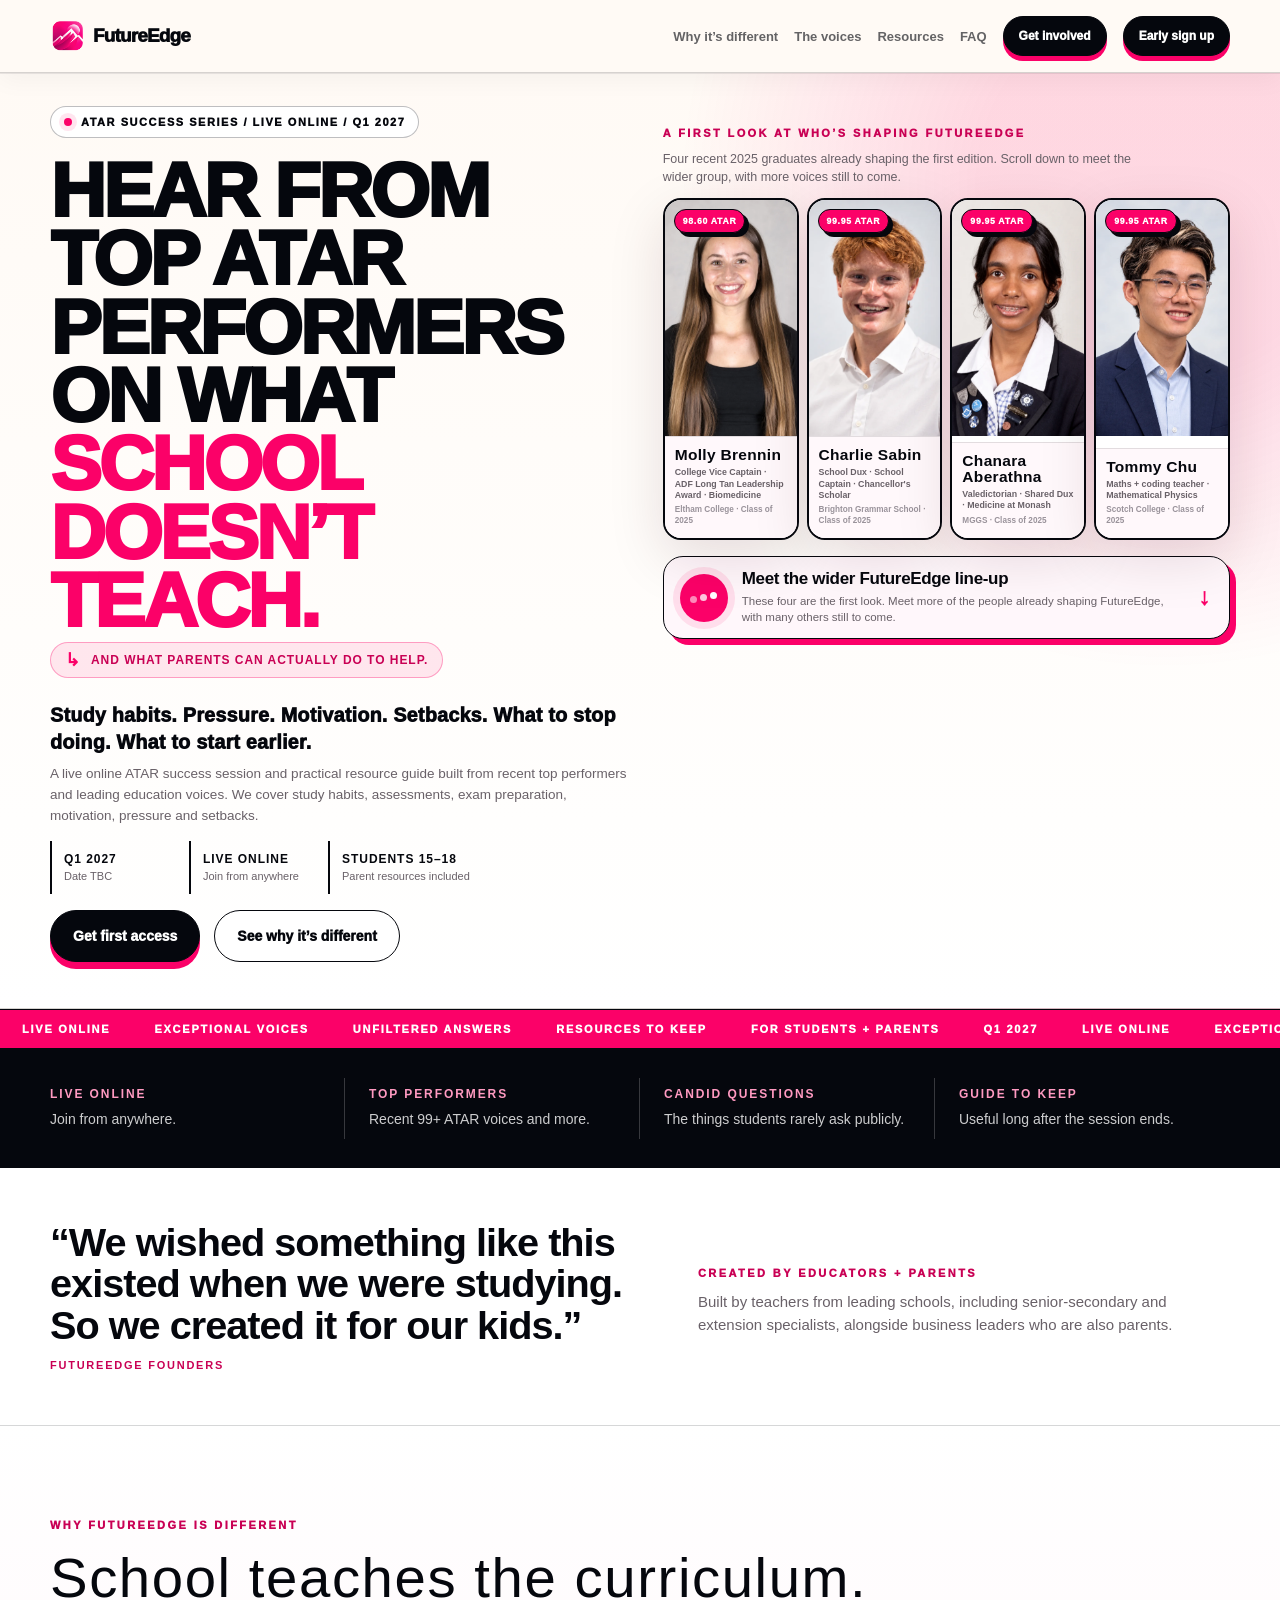
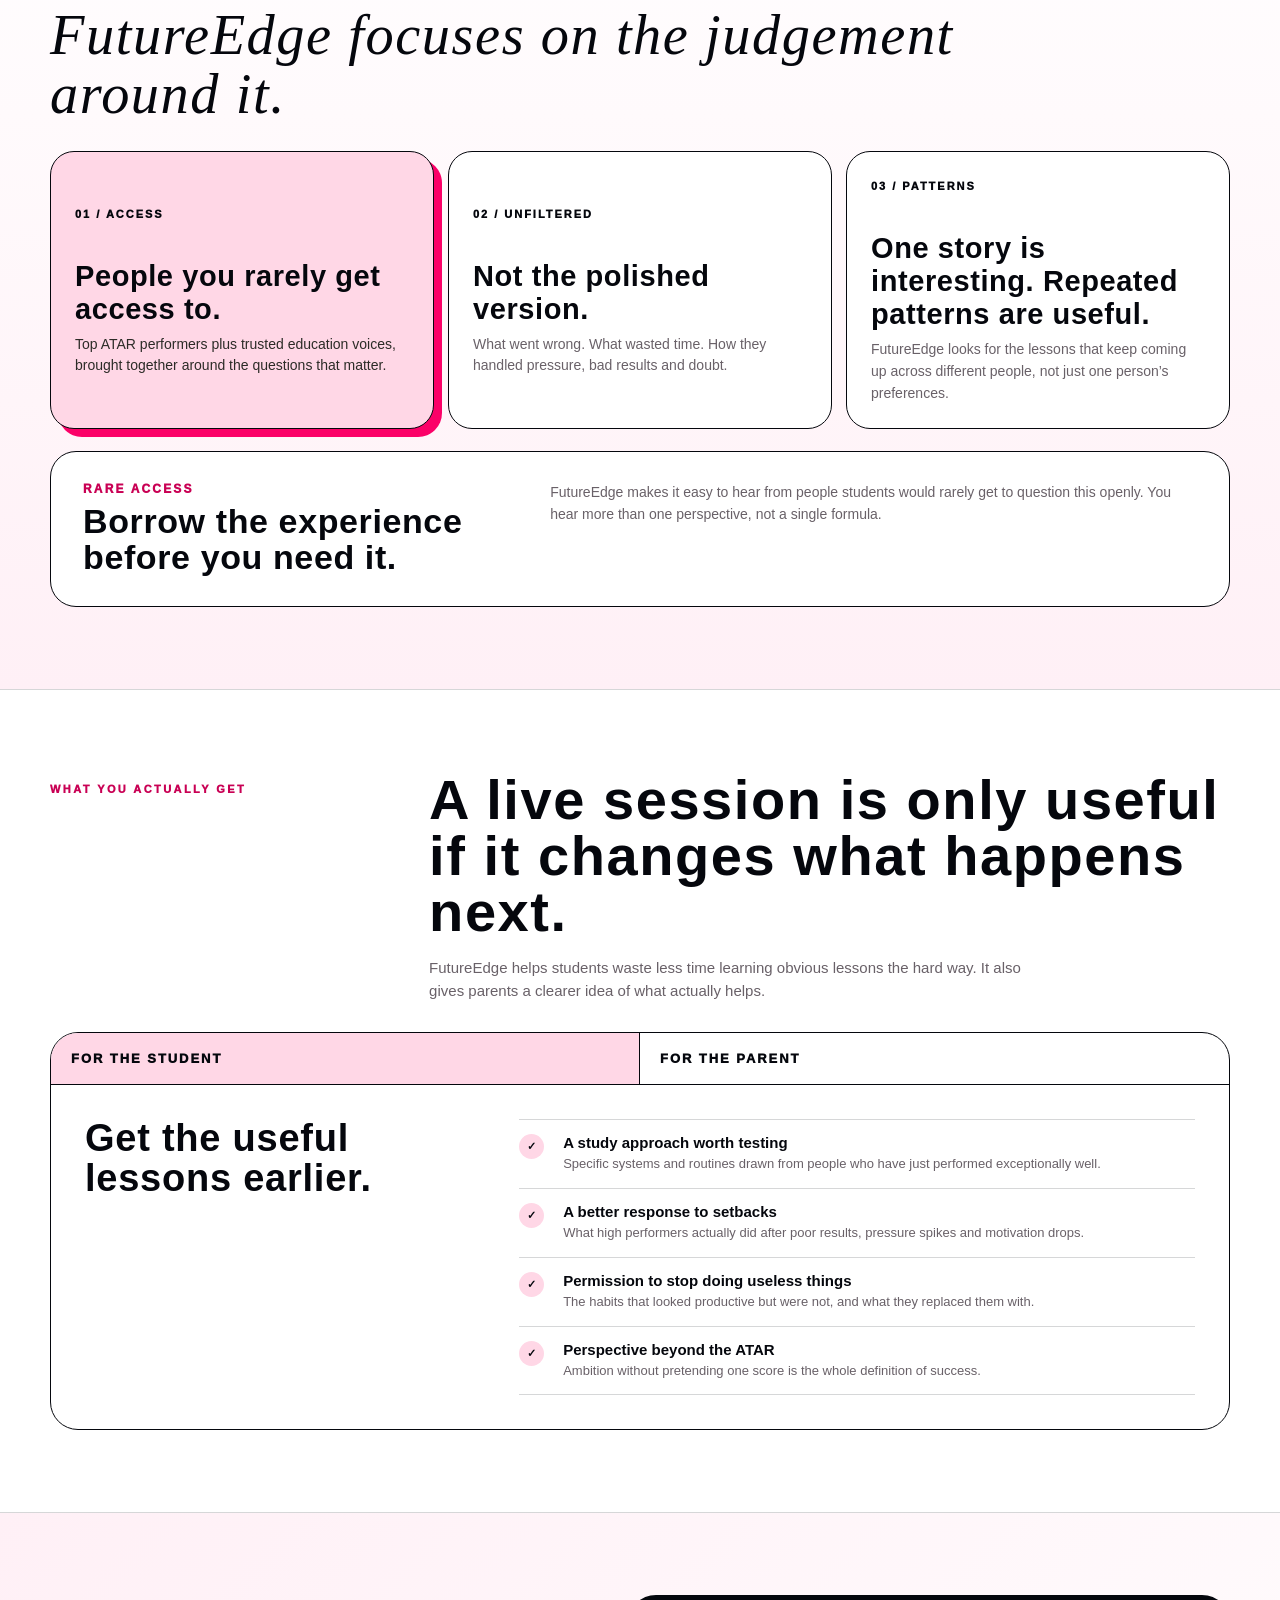
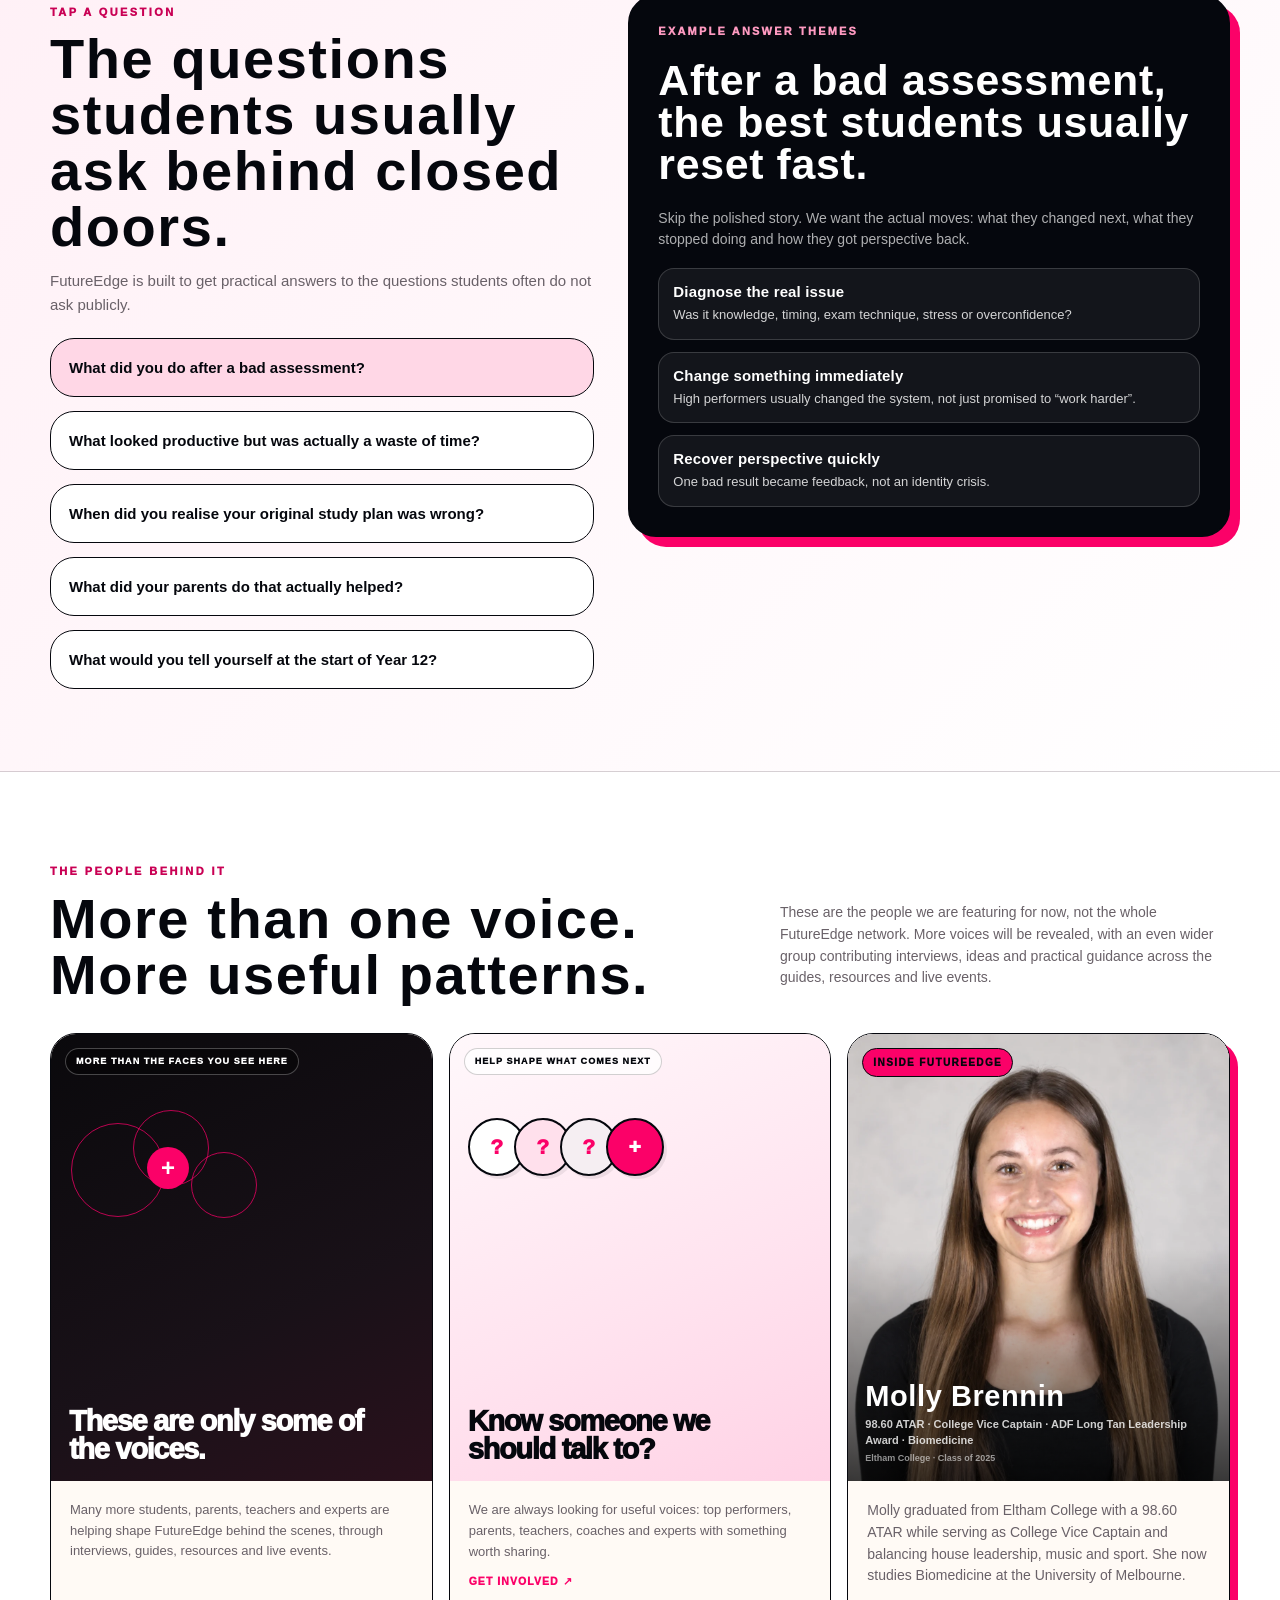
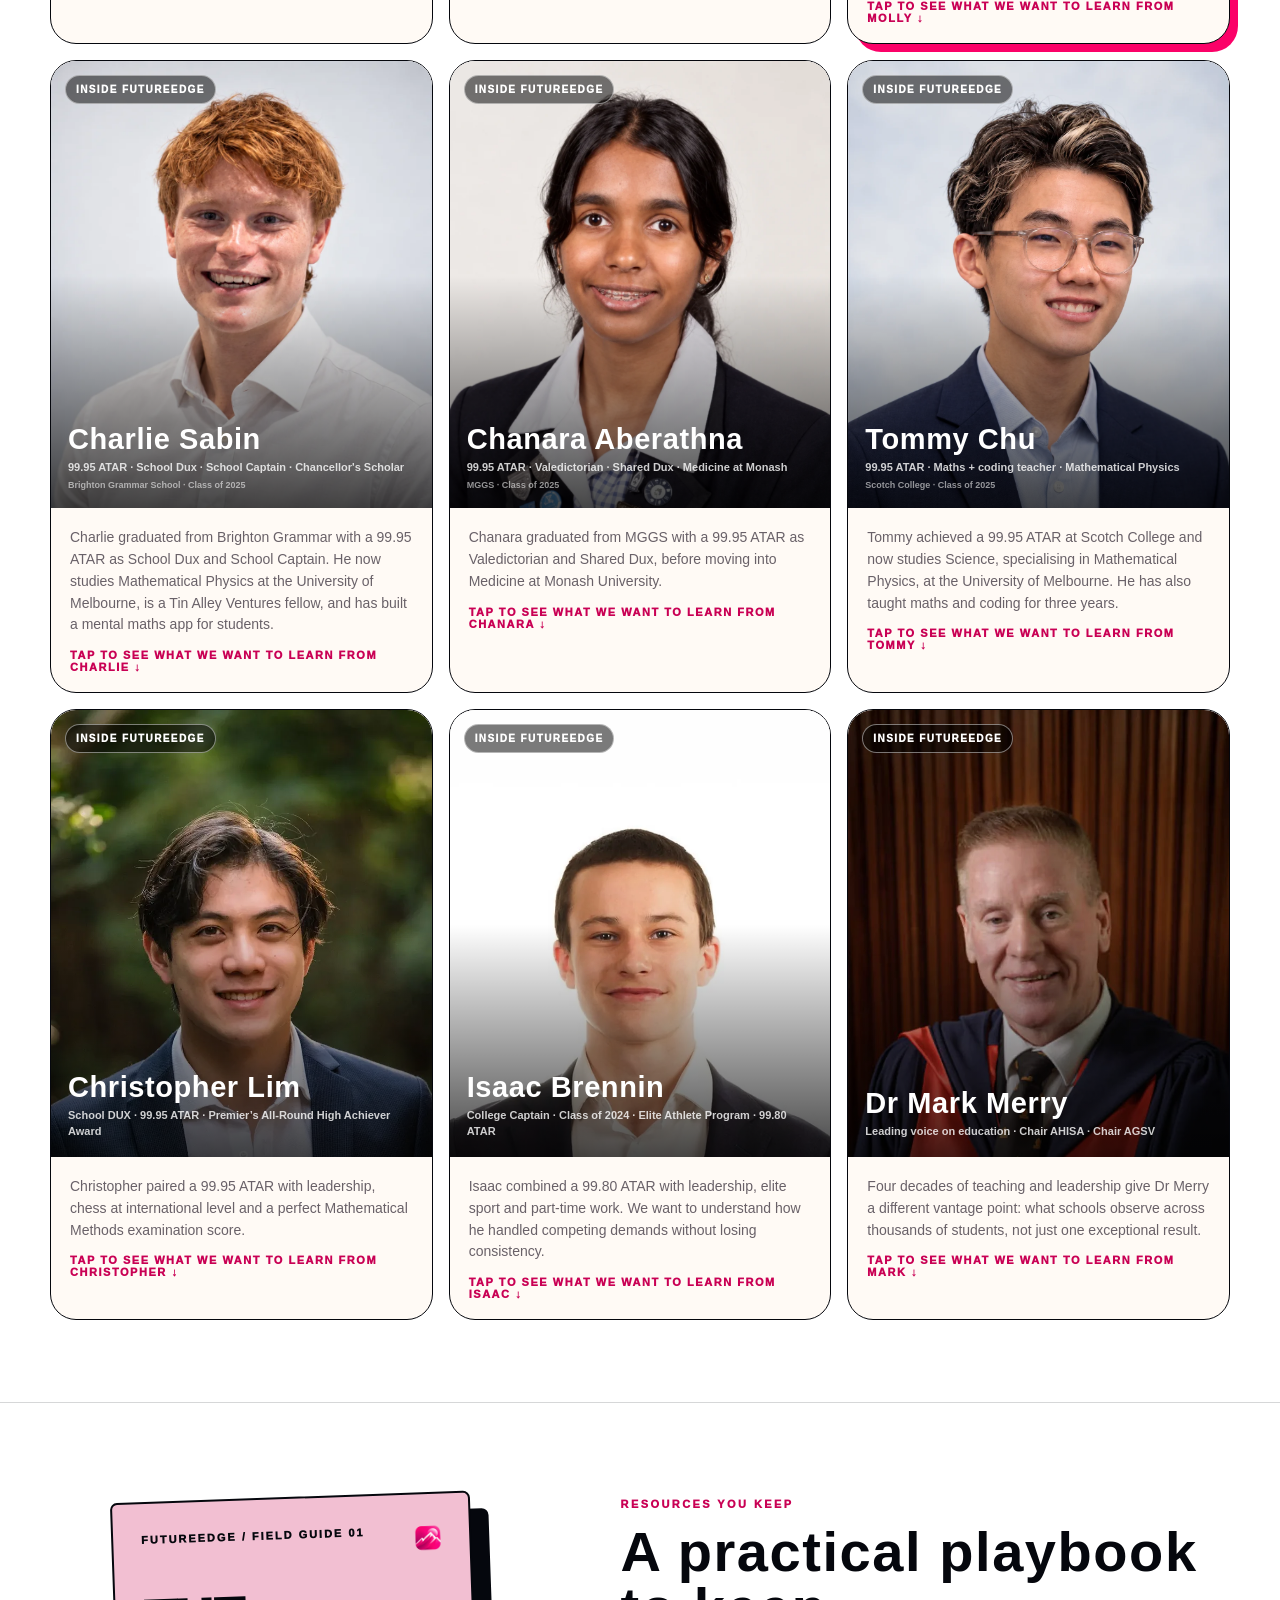
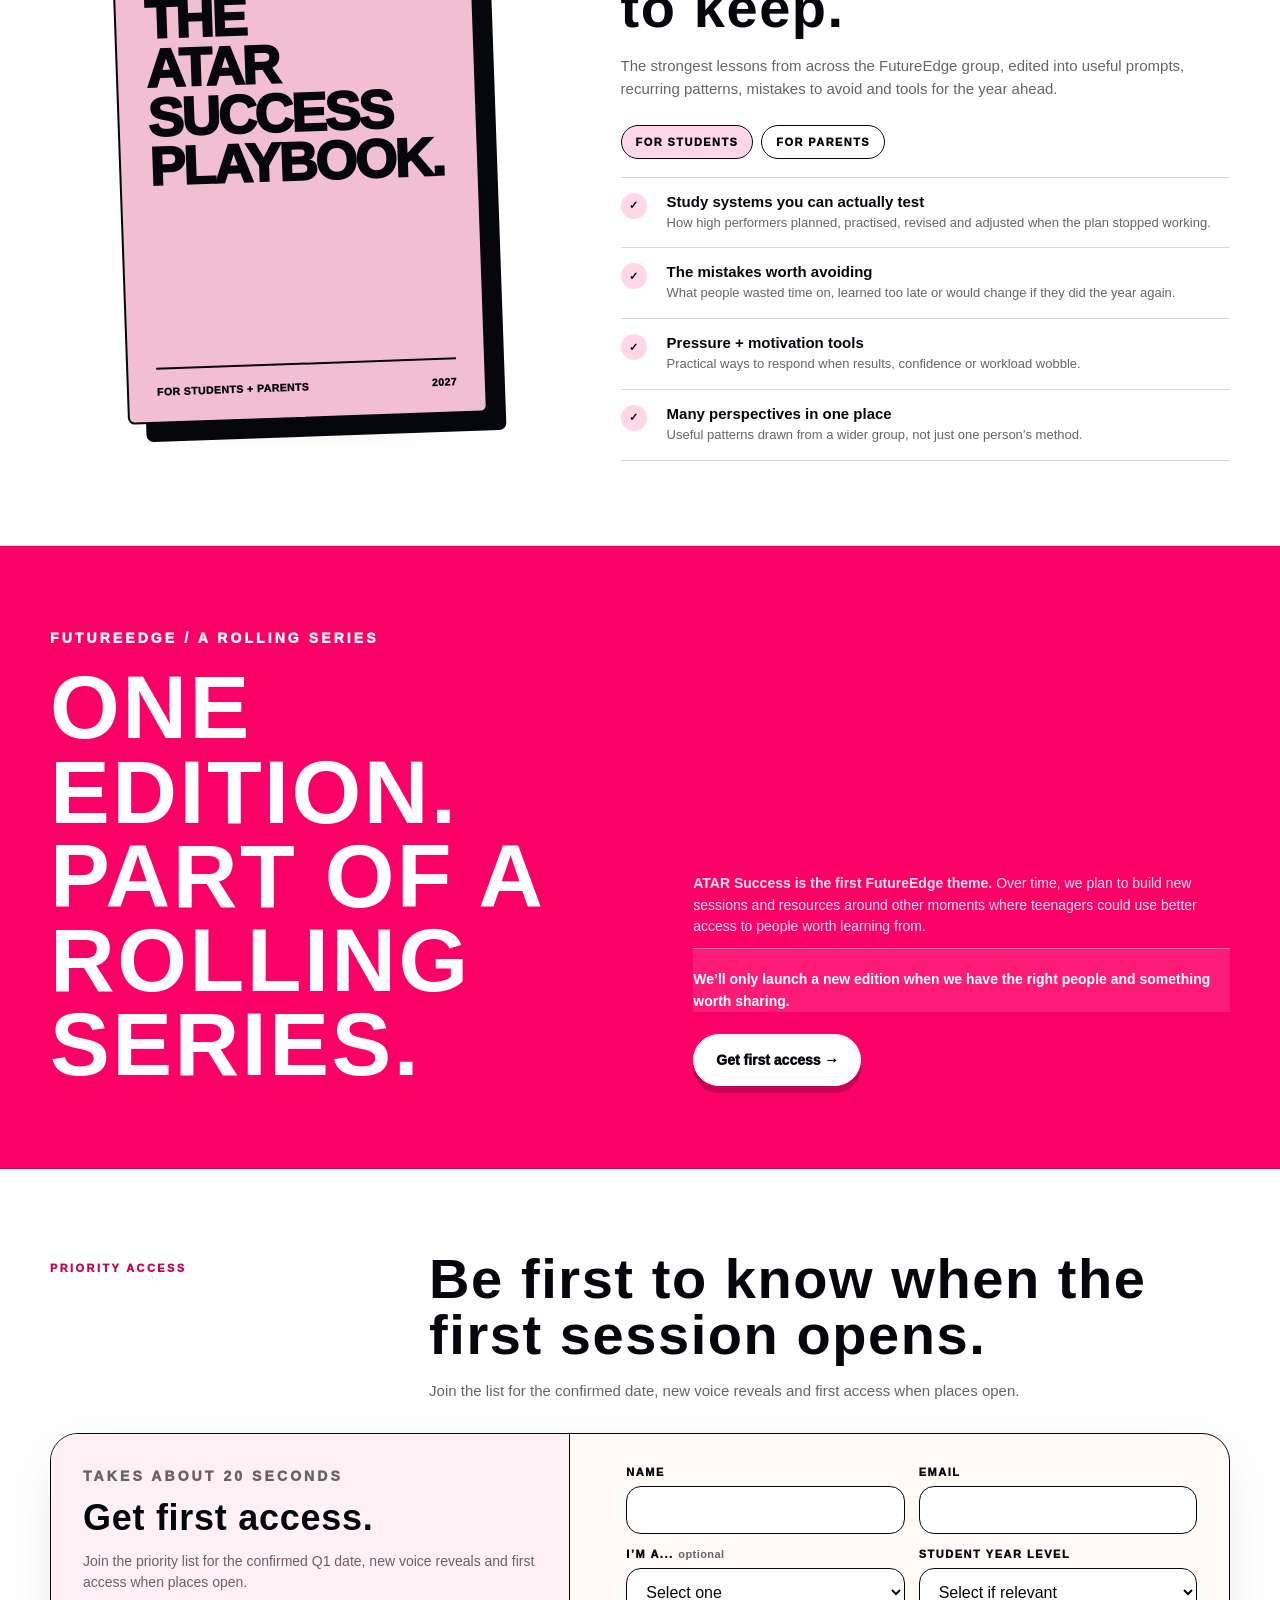
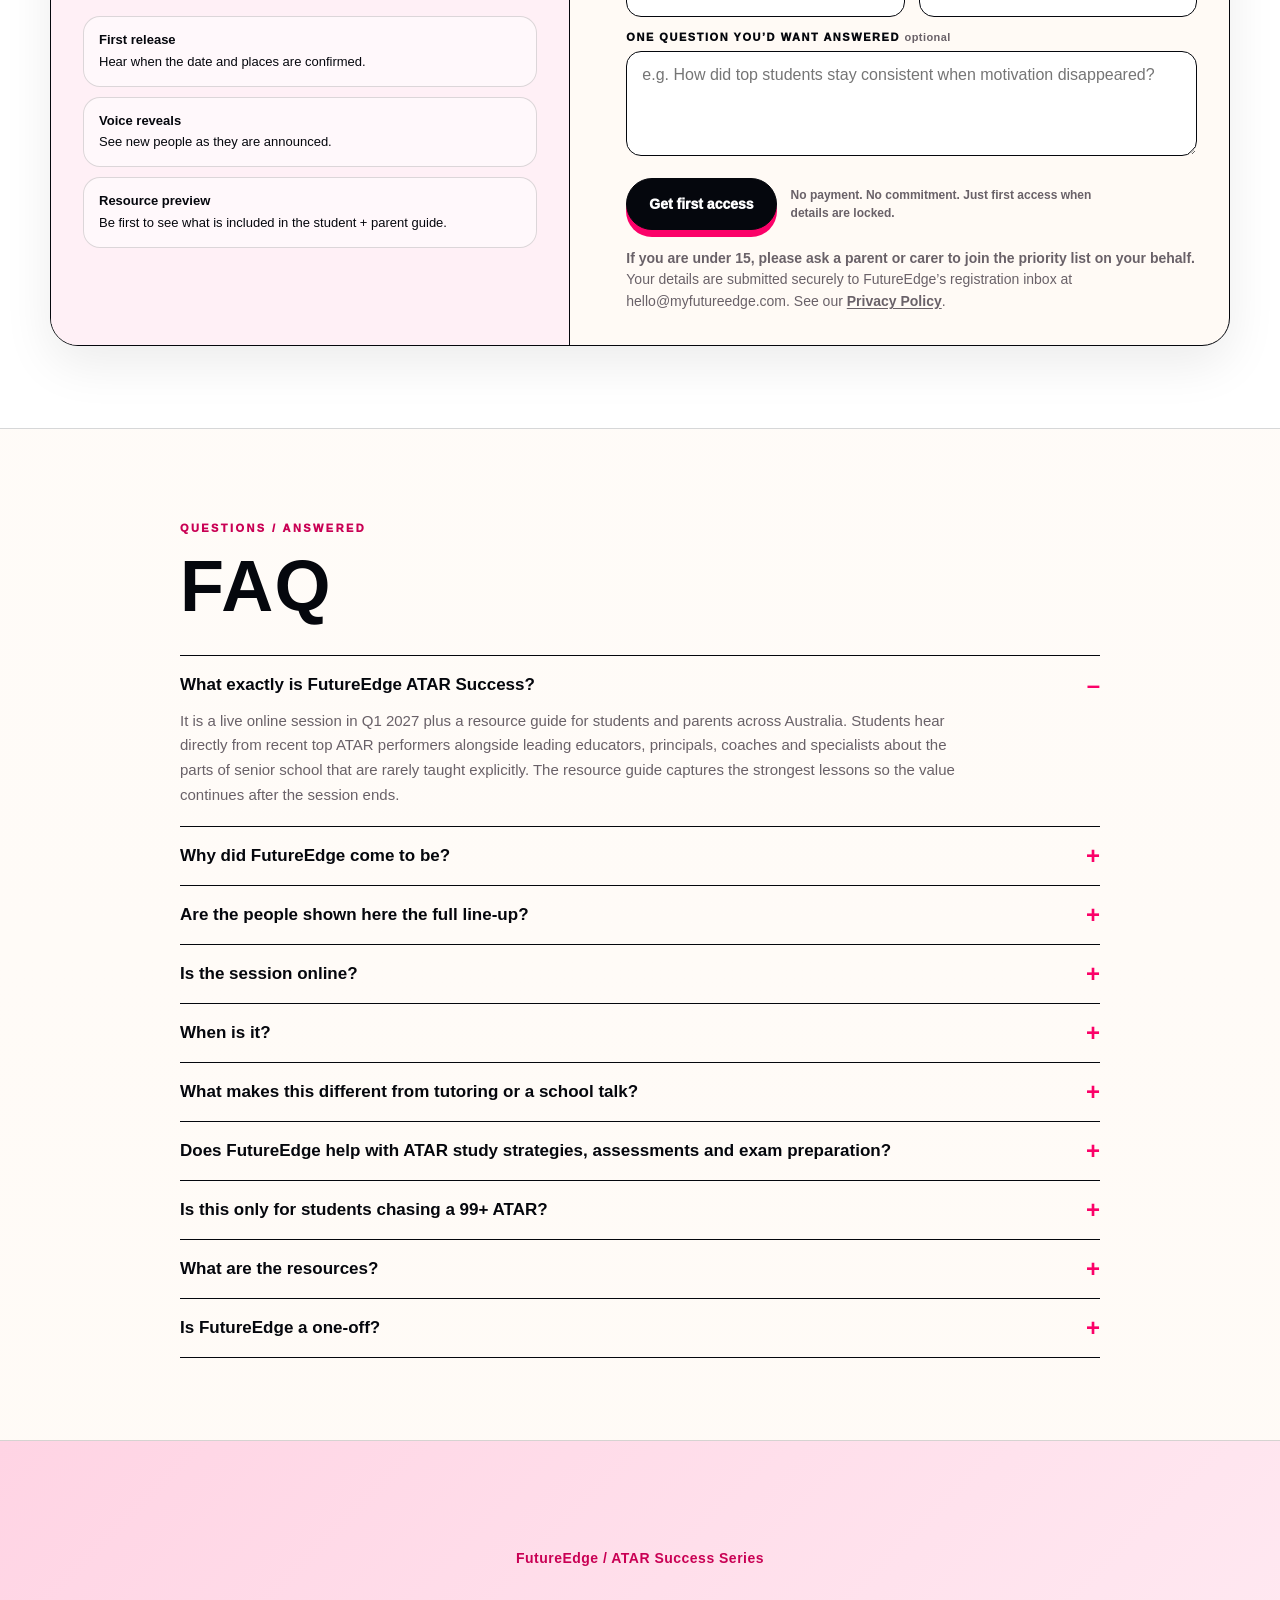
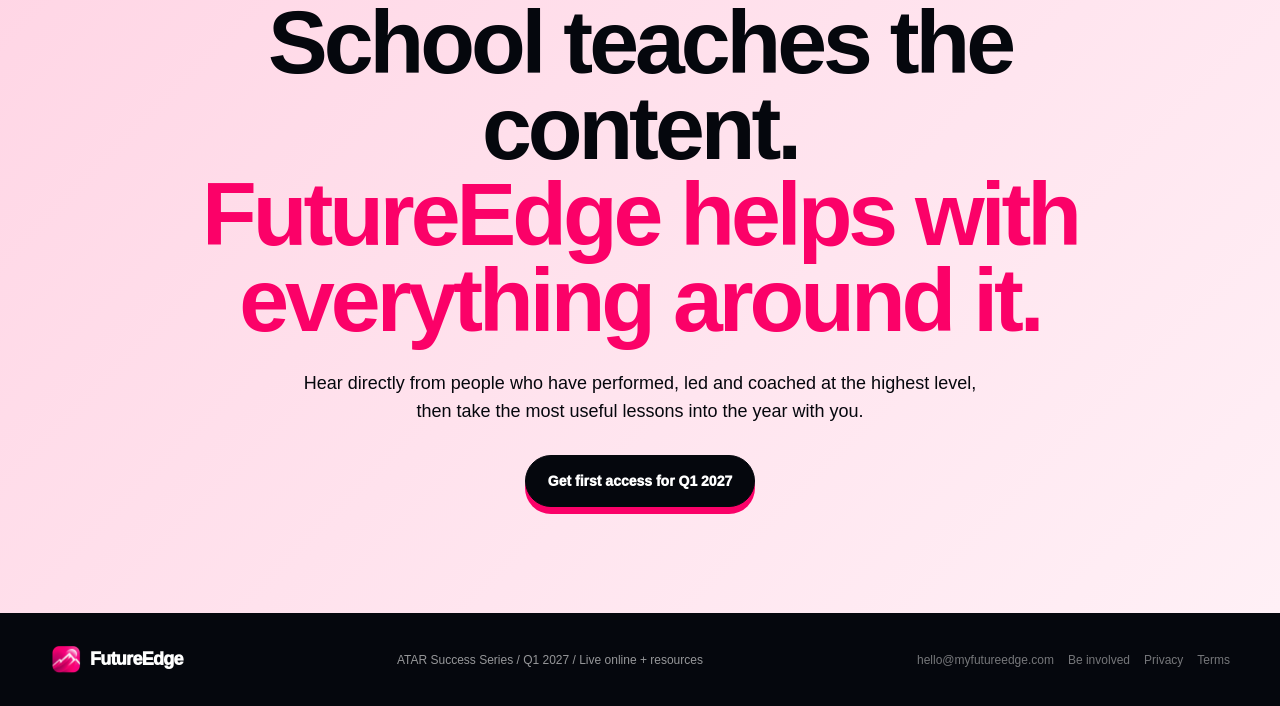
==== commit bf479009: "Add files via upload" ====
--- a/index.html
+++ b/index.html
@@ -77,7 +77,7 @@
   ]
 }
 </script>
-<link rel="stylesheet" href="assets/styles-20260909o.css">
+<link rel="stylesheet" href="assets/styles-20260909p.css">
 
 <style id="mobile-nav-critical">
 .mobile-nav{display:none!important;border:0!important;padding:0!important;margin:0!important}.mobile-menu{display:none!important}.mobile-cta{display:none}.mobile-nav>summary::before,.mobile-nav>summary::after{display:none!important;content:none!important}
@@ -158,8 +158,8 @@
         </div>
         <div class="hero-more-voices" aria-label="Meet more FutureEdge voices">
           <a class="hero-more-voices-btn" href="#voices">
-            <span class="hero-more-pulse" aria-hidden="true">7+</span>
-            <span class="hero-more-copy"><strong>Meet the wider FutureEdge line-up</strong><small>These four are the first look. Meet the other confirmed voices, with more being revealed and more contributing behind the scenes.</small></span>
+            <span class="hero-more-pulse hero-more-icon" aria-hidden="true"><i></i><i></i><i></i></span>
+            <span class="hero-more-copy"><strong>Meet the wider FutureEdge line-up</strong><small>These four are the first look. Meet more of the people already shaping FutureEdge, with many others still to come.</small></span>
             <span class="hero-more-arrow" aria-hidden="true">↓</span>
           </a>
         </div>
@@ -236,22 +236,22 @@
     <article class="voice-card" tabindex="0" data-voice="isaac"><div class="voice-image"><img src="assets/isaac-brennin.webp" alt="Isaac Brennin"><div class="voice-label">Inside FutureEdge</div><div class="voice-name"><h3>Isaac Brennin</h3><p>College Captain · Class of 2024 · Elite Athlete Program · 99.80 ATAR</p></div></div><div class="voice-copy"><p>Isaac combined a 99.80 ATAR with leadership, elite sport and part-time work. We want to understand how he handled competing demands without losing consistency.</p><div class="voice-toggle">Tap to see what we want to learn from Isaac ↓</div><div class="voice-more"><strong>What FutureEdge wants to unpack:</strong> how he structured time, protected consistency across a crowded week, and kept taking small steps even when nobody was watching.</div></div></article>
     <article class="voice-card" tabindex="0" data-voice="mark"><div class="voice-image"><img src="assets/dr-mark-merry.webp" alt="Dr Mark Merry"><div class="voice-label">Inside FutureEdge</div><div class="voice-name"><h3>Dr Mark Merry</h3><p>Leading voice on education · Chair AHISA · Chair AGSV</p></div></div><div class="voice-copy"><p>Four decades of teaching and leadership give Dr Merry a different vantage point: what schools observe across thousands of students, not just one exceptional result.</p><div class="voice-toggle">Tap to see what we want to learn from Mark ↓</div><div class="voice-more"><strong>What FutureEdge wants to unpack:</strong> what separates healthy ambition from destructive pressure, what families misunderstand about senior school, and what students need around them to thrive as well as perform.</div></div></article>
 
-    <article class="voice-teaser-card voice-teaser-next" aria-label="More FutureEdge voices to be revealed">
+    <article class="voice-teaser-card voice-teaser-network" aria-label="More FutureEdge voices behind the scenes">
       <div class="voice-teaser-visual">
-        <div class="voice-teaser-label">More to be revealed</div>
+        <div class="voice-teaser-label">More than the faces you see here</div>
+        <div class="voice-network-rings" aria-hidden="true"><span></span><span></span><span></span><b>+</b></div>
+        <div class="voice-teaser-headline">These are only some of the voices.</div>
+      </div>
+      <div class="voice-teaser-copy"><p>Many more students, parents, teachers and experts are helping shape FutureEdge behind the scenes, through interviews, guides, resources and live events.</p></div>
+    </article>
+
+    <article class="voice-teaser-card voice-teaser-next" aria-label="Get involved with FutureEdge">
+      <div class="voice-teaser-visual">
+        <div class="voice-teaser-label">Help shape what comes next</div>
         <div class="voice-teaser-stack" aria-hidden="true"><span>?</span><span>?</span><span>?</span><span class="plus">+</span></div>
-        <div class="voice-teaser-headline">More voices are joining the line-up.</div>
-      </div>
-      <div class="voice-teaser-copy"><p>More top performers, parents, educators and experts will be announced as the first guides and events take shape.</p><a href="/speakertab">Know someone great? Get involved ↗</a></div>
-    </article>
-
-    <article class="voice-teaser-card voice-teaser-network" aria-label="FutureEdge contributors behind the scenes">
-      <div class="voice-teaser-visual">
-        <div class="voice-teaser-label">Beyond the featured profiles</div>
-        <div class="voice-network-rings" aria-hidden="true"><span></span><span></span><span></span><b>+</b></div>
-        <div class="voice-teaser-headline">A wider group is shaping FutureEdge.</div>
-      </div>
-      <div class="voice-teaser-copy"><p>Not every contributor will be a headline speaker. More students, parents, educators and specialists are being interviewed for the guides, resources and live sessions.</p></div>
+        <div class="voice-teaser-headline">Know someone we should talk to?</div>
+      </div>
+      <div class="voice-teaser-copy"><p>We are always looking for useful voices: top performers, parents, teachers, coaches and experts with something worth sharing.</p><a href="/speakertab">Get involved ↗</a></div>
     </article>
   </div>
 </div>
--- a/assets/styles-20260909p.css
+++ b/assets/styles-20260909p.css
@@ -0,0 +1,1798 @@
+:root{
+  --paper:#fffaf5;
+  --paper-2:#f6eee9;
+  --white:#ffffff;
+  --ink:#05070d;
+  --muted:#696168;
+  --line:rgba(5,7,13,.16);
+  --brand:#fb0168;
+  --brand-deep:#c90054;
+  --brand-soft:#ffd7e6;
+  --brand-wash:#fff0f6;
+  --orange:#fb0168;
+  --orange-soft:#ffd7e6;
+  --acid:#ffc2d8;
+  --acid-soft:#fff0f6;
+  --max:1180px;
+  --shadow:0 20px 60px rgba(20,20,20,.12);
+}
+*{box-sizing:border-box}
+html{scroll-behavior:smooth}
+body{margin:0;background:var(--paper);color:var(--ink);font-family:Inter,ui-sans-serif,-apple-system,BlinkMacSystemFont,"Segoe UI",sans-serif;overflow-x:hidden}
+a{color:inherit;text-decoration:none}
+button,input,select,textarea{font:inherit}
+button{color:inherit}
+img{display:block;max-width:100%}
+.wrap{width:min(var(--max),calc(100% - 36px));margin:0 auto}
+.eyebrow{font-size:11px;letter-spacing:.22em;text-transform:uppercase;font-weight:950}
+.muted{color:var(--muted)}
+.pill{display:inline-flex;align-items:center;gap:9px;border:1.5px solid var(--ink);border-radius:999px;padding:9px 13px;font-size:11px;font-weight:950;letter-spacing:.14em;text-transform:uppercase;background:rgba(255,255,255,.48)}
+.pill::before{content:"";width:8px;height:8px;border-radius:50%;background:var(--orange)}
+.btn{display:inline-flex;align-items:center;justify-content:center;min-height:52px;padding:0 22px;border-radius:999px;border:1.5px solid var(--ink);font-size:14px;font-weight:950;cursor:pointer;transition:.18s ease;background:transparent}
+.btn:hover{transform:translateY(-2px)}
+.btn-dark{background:var(--ink);color:white;box-shadow:0 7px 0 var(--orange)}
+.btn-dark:hover{transform:translateY(3px);box-shadow:0 4px 0 var(--orange)}
+.btn-light{background:white}
+
+.nav{position:sticky;top:0;z-index:80;background:rgba(255,249,239,.91);backdrop-filter:blur(14px);border-bottom:1px solid var(--line)}
+.nav-inner{height:72px;display:flex;align-items:center;justify-content:space-between;gap:22px}
+.brand{display:flex;align-items:center;gap:11px;font-size:20px;font-weight:950;letter-spacing:.015em}
+.brand-mark{width:31px;height:31px;border-radius:50%;background:var(--ink);color:var(--acid);display:grid;place-items:center;font-size:10px;font-weight:950}
+.nav-links{display:flex;align-items:center;gap:23px;font-size:13px;font-weight:850}
+.nav-links a:not(.btn){opacity:.62}.nav-links a:not(.btn):hover{opacity:1}
+
+.hero{padding:62px 0 72px;position:relative}
+.hero::after{content:"";position:absolute;z-index:-1;right:-180px;top:35px;width:470px;height:470px;border-radius:50%;background:var(--acid-soft);opacity:.7}
+.hero-grid{display:grid;grid-template-columns:1.06fr .94fr;gap:46px;align-items:center}
+h1{margin:24px 0 0;font-size:clamp(58px,8vw,103px);line-height:.92;letter-spacing:.005em;max-width:850px;font-weight:950}
+h1 .accent{color:var(--orange)}
+.hero-copy{font-size:clamp(19px,2.05vw,25px);line-height:1.52;letter-spacing:.01em;max-width:790px;margin:28px 0 14px}
+.hero-copy strong{font-weight:950}
+.hero-sub{font-size:15px;line-height:1.68;color:var(--muted);max-width:720px;margin:0 0 26px}
+.hero-actions{display:flex;align-items:center;gap:14px;flex-wrap:wrap}
+.micro{font-size:12px;color:var(--muted);font-weight:750;max-width:340px;line-height:1.5}
+
+.product-switch{margin-top:30px;border-top:1.5px solid var(--ink);border-bottom:1.5px solid var(--ink);max-width:790px}
+.product-switch-tabs{display:flex}
+.product-switch-btn{flex:1;border:0;border-right:1.5px solid var(--ink);background:transparent;padding:14px 12px;font-size:11px;letter-spacing:.16em;text-transform:uppercase;font-weight:950;cursor:pointer;text-align:left}
+.product-switch-btn:last-child{border-right:0}
+.product-switch-btn.active{background:var(--acid)}
+.product-switch-panel{padding:19px 0;display:grid;grid-template-columns:.7fr 1.3fr;gap:24px;align-items:start}
+.product-switch-panel h3{font-size:25px;letter-spacing:.02em;margin:0;line-height:1.06}
+.product-switch-panel p{margin:0;color:var(--muted);font-size:14px;line-height:1.6}
+
+.portrait-stage{position:relative;min-height:620px}
+.profile-card{position:absolute;overflow:hidden;border-radius:27px;border:2px solid var(--ink);background:white;box-shadow:var(--shadow);transition:.24s ease}
+.profile-card img{width:100%;height:100%;object-fit:cover;object-position:center top}
+.profile-card:hover{transform:translateY(-7px) rotate(0deg)!important;z-index:30}
+.profile-card .badge{position:absolute;left:13px;bottom:13px;background:var(--paper);border:1.5px solid var(--ink);border-radius:17px;padding:9px 11px;max-width:87%;box-shadow:0 6px 18px rgba(0,0,0,.12)}
+.profile-card .badge b{display:block;font-size:13px;margin-bottom:3px;letter-spacing:.01em}
+.profile-card .badge span{display:block;font-size:10px;line-height:1.36;color:var(--muted);font-weight:850}
+.profile-card.ghost{background:linear-gradient(135deg,var(--paper-2),#fff);display:grid;place-items:center;color:var(--muted);border-style:dashed;box-shadow:none}
+.profile-card.ghost::before{content:"?";width:70px;height:70px;border-radius:50%;display:grid;place-items:center;background:var(--ink);color:var(--acid);font-size:29px;font-weight:950}
+.profile-card.ghost .ghost-label{position:absolute;left:12px;right:12px;bottom:13px;text-align:center;font-size:10px;line-height:1.4;font-weight:950;letter-spacing:.11em;text-transform:uppercase}
+.profile-card.g1{width:43%;height:52%;left:2%;top:5%;transform:rotate(-7deg);z-index:1}
+.profile-card.g2{width:40%;height:48%;right:2%;top:7%;transform:rotate(7deg);z-index:1}
+.profile-card.g3{width:39%;height:44%;right:18%;bottom:1%;transform:rotate(4deg);z-index:1}
+.profile-card.one{width:46%;height:60%;left:0;top:12%;transform:rotate(-3deg);z-index:4}
+.profile-card.two{width:46%;height:60%;right:0;top:1%;transform:rotate(4deg);z-index:5}
+.profile-card.three{width:44%;height:54%;right:19%;bottom:0;transform:rotate(-1deg);z-index:6}
+.stage-label{position:absolute;z-index:15;right:-1%;top:37%;max-width:190px;padding:15px 16px;background:var(--acid);border:2px solid var(--ink);border-radius:21px;box-shadow:7px 7px 0 var(--ink);font-size:13px;line-height:1.25;font-weight:950;letter-spacing:.015em}
+
+.ticker{border-top:1.5px solid var(--ink);border-bottom:1.5px solid var(--ink);overflow:hidden;background:var(--orange)}
+.ticker-track{display:flex;width:max-content;animation:scroll 29s linear infinite;padding:13px 0;font-weight:950;text-transform:uppercase;letter-spacing:.16em;font-size:11px}
+.ticker-track span{padding:0 22px}
+@keyframes scroll{to{transform:translateX(-50%)}}
+
+section{padding:94px 0;border-bottom:1px solid var(--line)}
+.section-head{display:grid;grid-template-columns:.58fr 1.42fr;gap:70px;align-items:start;margin-bottom:44px}
+.section-title{margin:0;font-size:clamp(40px,5.4vw,70px);line-height:.99;letter-spacing:.015em;max-width:860px}
+.section-copy{font-size:18px;line-height:1.64;color:var(--muted);max-width:740px;margin:16px 0 0}
+
+.proof-strip{background:var(--ink);color:white;padding:29px 0;border-bottom:0}
+.proof-grid{display:grid;grid-template-columns:repeat(4,1fr)}
+.proof-item{padding:8px 24px;border-right:1px solid rgba(255,255,255,.2)}
+.proof-item:first-child{padding-left:0}.proof-item:last-child{border-right:0}
+.proof-item b{display:block;color:var(--acid);font-size:12px;letter-spacing:.16em;text-transform:uppercase;margin-bottom:7px}
+.proof-item span{display:block;font-size:15px;line-height:1.46;color:rgba(255,255,255,.8)}
+
+.difference{background:white}
+.big-line{font-size:clamp(42px,6.2vw,82px);line-height:1.01;letter-spacing:.012em;max-width:1110px;margin:0 0 42px}
+.big-line em{font-family:Georgia,serif;font-weight:400}
+.value-tabs{display:grid;grid-template-columns:repeat(3,1fr);gap:14px}
+.value-tab{border:1.5px solid var(--ink);border-radius:24px;padding:24px;text-align:left;background:var(--paper);min-height:210px;cursor:pointer;transition:.18s ease}
+.value-tab:hover{transform:translateY(-4px)}
+.value-tab.active{background:var(--acid);box-shadow:8px 8px 0 var(--ink)}
+.value-tab .num{font-size:11px;letter-spacing:.18em;text-transform:uppercase;font-weight:950}
+.value-tab h3{font-size:29px;letter-spacing:.02em;margin:38px 0 8px}
+.value-tab p{font-size:14px;line-height:1.54;color:var(--muted);margin:0}
+.value-tab.active p{color:#2c2b27}
+.value-detail{margin-top:22px;border:1.5px solid var(--ink);border-radius:26px;padding:30px 32px;background:var(--paper);display:grid;grid-template-columns:.8fr 1.2fr;gap:36px;align-items:start}
+.value-detail-kicker{font-size:12px;text-transform:uppercase;letter-spacing:.18em;font-weight:950;color:var(--orange)}
+.value-detail h4{font-size:34px;line-height:1.05;letter-spacing:.018em;margin:8px 0 0}
+.value-detail p{font-size:17px;line-height:1.63;color:var(--muted);margin:0}
+
+.outcomes{background:var(--paper)}
+.outcome-shell{border:1.5px solid var(--ink);border-radius:28px;overflow:hidden;background:white}
+.outcome-tabs{display:grid;grid-template-columns:1fr 1fr;border-bottom:1.5px solid var(--ink)}
+.outcome-tab{padding:18px 20px;border:0;border-right:1.5px solid var(--ink);background:transparent;font-weight:950;font-size:13px;letter-spacing:.15em;text-transform:uppercase;text-align:left;cursor:pointer}
+.outcome-tab:last-child{border-right:0}.outcome-tab.active{background:var(--orange-soft)}
+.outcome-content{display:grid;grid-template-columns:.72fr 1.28fr;gap:54px;padding:34px}
+.outcome-content h3{font-size:38px;line-height:1.03;letter-spacing:.02em;margin:0}
+.outcome-list{display:grid;border-top:1px solid var(--line)}
+.outcome-row{display:grid;grid-template-columns:32px 1fr;gap:12px;padding:14px 0;border-bottom:1px solid var(--line)}
+.outcome-row i{width:25px;height:25px;border-radius:50%;display:grid;place-items:center;background:var(--acid);font-style:normal;font-size:11px;font-weight:950}
+.outcome-row b{display:block;font-size:15px;margin-bottom:3px}.outcome-row span{font-size:13px;line-height:1.52;color:var(--muted)}
+
+.questions{background:var(--paper-2)}
+.question-wrap{display:grid;grid-template-columns:.9fr 1.1fr;gap:58px;align-items:start}
+.question-display{position:sticky;top:105px;border:2px solid var(--ink);background:var(--ink);color:white;border-radius:28px;padding:34px;min-height:360px;box-shadow:10px 10px 0 var(--orange)}
+.question-display .label{font-size:11px;letter-spacing:.2em;text-transform:uppercase;font-weight:950;color:var(--acid)}
+.question-display blockquote{margin:54px 0 0;font-size:clamp(34px,4.5vw,57px);line-height:1.03;letter-spacing:.015em;font-weight:900}
+.question-display p{margin:23px 0 0;font-size:14px;line-height:1.6;color:rgba(255,255,255,.68)}
+.question-buttons{display:grid;gap:10px}
+.question-btn{width:100%;text-align:left;border:1.5px solid var(--ink);border-radius:20px;background:white;padding:17px 18px;cursor:pointer;font-weight:850;font-size:15px;line-height:1.4;transition:.16s ease}
+.question-btn:hover{transform:translateX(4px)}.question-btn.active{background:var(--acid)}
+
+.voices{background:white}
+.voice-intro{display:flex;align-items:end;justify-content:space-between;gap:24px;margin-bottom:30px}
+.voice-intro .small-note{max-width:450px;color:var(--muted);font-size:14px;line-height:1.55}
+.voice-grid{display:grid;grid-template-columns:repeat(3,1fr);gap:16px}
+.voice-card{border:1.5px solid var(--ink);border-radius:26px;overflow:hidden;background:var(--paper);cursor:pointer;position:relative}
+.voice-image{aspect-ratio:4/4.7;position:relative;overflow:hidden;background:#eee}
+.voice-image img{width:100%;height:100%;object-fit:cover;object-position:center top;transition:.3s ease}.voice-card:hover .voice-image img{transform:scale(1.025)}
+.voice-image::after{content:"";position:absolute;inset:0;background:linear-gradient(180deg,transparent 48%,rgba(0,0,0,.72) 100%)}
+.voice-label{position:absolute;left:14px;top:14px;z-index:2;padding:8px 10px;border-radius:999px;border:1px solid rgba(255,255,255,.45);background:rgba(0,0,0,.52);color:white;font-size:10px;letter-spacing:.14em;text-transform:uppercase;font-weight:950}
+.voice-name{position:absolute;z-index:2;left:17px;right:17px;bottom:17px;color:white}.voice-name h3{margin:0 0 4px;font-size:29px;letter-spacing:.02em}.voice-name p{margin:0;font-size:11px;line-height:1.45;color:rgba(255,255,255,.8);font-weight:800}
+.voice-copy{padding:19px}.voice-copy p{margin:0;font-size:13px;line-height:1.58;color:var(--muted)}
+.voice-more{display:none;margin-top:14px;padding-top:14px;border-top:1px solid var(--line);font-size:13px;line-height:1.55;color:var(--ink)}
+.voice-card.open .voice-more{display:block}.voice-toggle{margin-top:13px;font-size:11px;letter-spacing:.14em;text-transform:uppercase;font-weight:950;color:var(--orange)}
+.reveal-wall{display:grid;grid-template-columns:repeat(6,1fr);gap:10px;margin-top:16px}
+.reveal-card{min-height:135px;border:1.5px dashed var(--ink);border-radius:20px;background:linear-gradient(145deg,var(--paper-2),white);display:flex;flex-direction:column;justify-content:space-between;padding:14px;transition:.16s ease}.reveal-card:hover{background:var(--acid-soft);transform:translateY(-3px)}
+.reveal-icon{width:36px;height:36px;border-radius:50%;display:grid;place-items:center;background:var(--ink);color:var(--acid);font-weight:950}.reveal-card b{font-size:11px;letter-spacing:.12em;text-transform:uppercase;line-height:1.4}
+
+.guide{background:var(--paper)}
+.guide-grid{display:grid;grid-template-columns:.9fr 1.1fr;gap:75px;align-items:center}
+.book-stage{display:flex;justify-content:center;position:relative;min-height:520px}
+.book-stage::before{content:"";position:absolute;bottom:34px;width:76%;height:32px;border-radius:50%;background:rgba(0,0,0,.17);filter:blur(12px)}
+.book{width:min(390px,90%);aspect-ratio:.73;border:2px solid var(--ink);border-radius:8px;background:var(--acid);box-shadow:18px 18px 0 var(--ink);padding:28px;display:flex;flex-direction:column;justify-content:space-between;transform:rotate(-3deg);position:relative;z-index:2}
+.book .edition{font-size:11px;letter-spacing:.18em;font-weight:950;text-transform:uppercase}.book h3{font-size:50px;line-height:.94;letter-spacing:.02em;margin:0}.book p{margin:0;font-size:14px;line-height:1.5;max-width:250px}.book-foot{border-top:1.5px solid var(--ink);padding-top:14px;font-size:11px;font-weight:900;display:flex;justify-content:space-between;gap:20px;text-transform:uppercase;letter-spacing:.1em}
+.audience-tabs{display:flex;gap:8px;margin-top:28px}.audience-tab{border:1.5px solid var(--ink);border-radius:999px;padding:10px 14px;background:white;font-size:11px;letter-spacing:.13em;text-transform:uppercase;font-weight:950;cursor:pointer}.audience-tab.active{background:var(--orange-soft)}
+.audience-panel{display:grid;gap:0;border-top:1px solid var(--line);margin-top:18px}.audience-point{display:grid;grid-template-columns:34px 1fr;gap:12px;padding:15px 0;border-bottom:1px solid var(--line)}.check{width:26px;height:26px;border-radius:50%;display:grid;place-items:center;background:var(--acid);font-size:11px;font-weight:950}.audience-point b{display:block;font-size:15px;margin-bottom:3px}.audience-point span{font-size:13px;line-height:1.52;color:var(--muted)}
+
+.series{background:var(--orange)}
+.series-row{display:grid;grid-template-columns:1.05fr .95fr;gap:60px;align-items:end}.series h2{font-size:clamp(52px,7vw,94px);line-height:.94;letter-spacing:.015em;margin:16px 0 0}.series p{font-size:19px;line-height:1.6;margin:0}.series-note{margin-top:22px;padding-top:20px;border-top:1.5px solid var(--ink);font-size:13px;line-height:1.55;font-weight:750}
+
+.form-section{background:white}
+.form-panel{display:grid;grid-template-columns:.9fr 1.1fr;border:1.5px solid var(--ink);border-radius:28px;overflow:hidden;background:var(--paper)}
+.form-side{padding:32px;background:var(--acid-soft);border-right:1.5px solid var(--ink)}.form-side h3{font-size:38px;line-height:1.03;letter-spacing:.02em;margin:12px 0 14px}.form-side p{margin:0;color:var(--muted);line-height:1.62}.form-points{display:grid;gap:10px;margin-top:22px}.form-point{padding:14px 15px;border:1px solid rgba(21,21,21,.15);border-radius:17px;background:rgba(255,255,255,.55);font-size:13px;line-height:1.45}.form-point b{display:block;margin-bottom:3px}
+.form-wrap{padding:32px}.lead-form{display:grid;grid-template-columns:1fr 1fr;gap:14px}.field{display:flex;flex-direction:column;gap:8px}.field.full{grid-column:1/-1}.field label{font-size:11px;font-weight:950;letter-spacing:.14em;text-transform:uppercase}.field input,.field select,.field textarea{width:100%;padding:14px 15px;border:1.5px solid var(--ink);border-radius:15px;background:white;color:var(--ink);outline:none}.field input:focus,.field select:focus,.field textarea:focus{box-shadow:0 0 0 4px var(--acid-soft)}.field textarea{min-height:105px;resize:vertical}.form-actions{display:flex;gap:14px;align-items:center;flex-wrap:wrap;margin-top:8px}.form-status{display:none;margin-top:14px;border-radius:15px;padding:13px 14px;font-size:13px;line-height:1.5}.form-status.success{display:block;background:var(--acid-soft);border:1px solid rgba(21,21,21,.14)}.form-status.error{display:block;background:var(--orange-soft);border:1px solid rgba(21,21,21,.14)}.privacy{font-size:11px;color:var(--muted);line-height:1.45;margin:10px 0 0}
+
+.faq{max-width:920px;margin:0 auto}.faq h2{font-size:clamp(42px,6vw,72px);letter-spacing:.018em;margin:0 0 28px}details{border-top:1.5px solid var(--ink);padding:19px 0}details:last-child{border-bottom:1.5px solid var(--ink)}summary{cursor:pointer;list-style:none;display:flex;justify-content:space-between;gap:20px;font-size:17px;font-weight:900}summary::-webkit-details-marker{display:none}summary::after{content:"+";font-size:24px;line-height:.8;color:var(--orange)}details[open] summary::after{content:"–"}details p{font-size:15px;line-height:1.64;color:var(--muted);max-width:790px;margin:14px 0 0}
+
+.closing{padding:106px 0;background:var(--acid);text-align:center;border-bottom:0}.closing h2{font-size:clamp(52px,7vw,96px);line-height:.94;letter-spacing:.012em;max-width:980px;margin:0 auto 26px}.closing h2 span{color:var(--orange)}.closing p{font-size:18px;line-height:1.6;max-width:710px;margin:0 auto 29px}
+footer{background:var(--ink);color:white;padding:31px 0}.footer-inner{display:flex;justify-content:space-between;align-items:center;gap:20px;font-size:12px;color:rgba(255,255,255,.58)}.footer-brand{font-size:18px;font-weight:950;color:white;letter-spacing:.04em}
+
+@media(max-width:980px){
+  .nav-links a:not(.btn){display:none}
+  .hero-grid,.section-head,.question-wrap,.guide-grid,.series-row,.form-panel{grid-template-columns:1fr;gap:34px}
+  .proof-grid{grid-template-columns:1fr 1fr;gap:18px}.proof-item{border-right:0;padding:6px 0}
+  .value-tabs{grid-template-columns:1fr}.value-tab{min-height:0}.value-tab h3{margin-top:24px}
+  .value-detail,.outcome-content{grid-template-columns:1fr;gap:24px}
+  .voice-grid{grid-template-columns:1fr 1fr}.reveal-wall{grid-template-columns:repeat(3,1fr)}
+  .question-display{position:relative;top:auto}
+  .form-side{border-right:0;border-bottom:1.5px solid var(--ink)}
+  section{padding:78px 0}
+}
+@media(max-width:720px){
+  .wrap{width:min(var(--max),calc(100% - 24px))}.nav-inner{height:66px}.nav .btn{min-height:42px;padding:0 14px}
+  h1{font-size:57px;letter-spacing:.02em}.hero{padding-top:44px}.hero-copy{font-size:18px}.hero-actions{flex-direction:column;align-items:stretch}.hero-actions .btn{width:100%}
+  .product-switch-panel{grid-template-columns:1fr;gap:8px}.product-switch-btn{font-size:10px;padding:13px 8px}
+  .portrait-stage{min-height:0;display:flex;gap:12px;overflow-x:auto;scroll-snap-type:x mandatory;padding:4px 5px 18px;margin-right:-12px;scrollbar-width:none}.portrait-stage::-webkit-scrollbar{display:none}
+  .profile-card,.profile-card.one,.profile-card.two,.profile-card.three,.profile-card.g1,.profile-card.g2,.profile-card.g3{position:relative;inset:auto;transform:none!important;flex:0 0 76%;height:420px;width:auto;scroll-snap-align:center;z-index:auto}.profile-card.ghost{order:4;height:420px}.profile-card.one{order:1}.profile-card.two{order:2}.profile-card.three{order:3}.profile-card.g1{order:4}.profile-card.g2{order:5}.profile-card.g3{order:6}.stage-label{display:none}
+  .section-head{gap:20px}.section-title{font-size:43px;letter-spacing:.02em}.big-line{font-size:47px;letter-spacing:.018em}
+  .proof-grid{grid-template-columns:1fr}.voice-grid{grid-template-columns:1fr}.reveal-wall{grid-template-columns:1fr 1fr}.voice-intro{align-items:flex-start;flex-direction:column}.outcome-tabs{grid-template-columns:1fr 1fr}.outcome-tab{font-size:11px;padding:15px 12px}.outcome-content{padding:24px}.question-display{min-height:320px;padding:25px}.question-display blockquote{margin-top:42px}.book-stage{min-height:420px}.book{box-shadow:11px 11px 0 var(--ink)}.audience-tabs{display:grid;grid-template-columns:1fr 1fr}.lead-form{grid-template-columns:1fr}.field.full{grid-column:auto}.form-wrap,.form-side{padding:24px}.series h2{font-size:54px}.footer-inner{flex-direction:column;align-items:flex-start}.closing{padding:82px 0}.closing h2{font-size:54px}
+}
+@media(max-width:480px){.profile-card,.profile-card.one,.profile-card.two,.profile-card.three,.profile-card.g1,.profile-card.g2,.profile-card.g3{flex-basis:84%;height:395px}.reveal-wall{grid-template-columns:1fr 1fr}.proof-item span{font-size:14px}.value-detail{padding:23px}.voice-name h3{font-size:26px}}
+@media(prefers-reduced-motion:reduce){*{scroll-behavior:auto!important;animation:none!important;transition:none!important}}
+
+/* V6 refinement: clearer hierarchy, stronger proof, more whitespace */
+h1{letter-spacing:.024em}
+.section-title,.big-line,.series h2,.closing h2{letter-spacing:.028em}
+.hero-facts{display:flex;flex-wrap:wrap;gap:9px;margin:0 0 24px}
+.hero-facts span{display:flex;flex-direction:column;gap:2px;min-width:150px;padding:10px 13px;border-left:2px solid var(--ink);font-size:11px;line-height:1.35;color:var(--muted)}
+.hero-facts b{font-size:12px;color:var(--ink);letter-spacing:.08em;text-transform:uppercase}
+.portrait-stage{min-height:650px}
+.profile-card.one{width:57%;height:72%;left:0;top:7%;transform:rotate(-2deg);z-index:10}
+.profile-card.two{width:37%;height:48%;right:0;top:2%;transform:rotate(4deg);z-index:7}
+.profile-card.three{width:38%;height:47%;right:1%;bottom:0;transform:rotate(2deg);z-index:8}
+.profile-card.g1{width:38%;height:43%;right:10%;top:-2%;transform:rotate(10deg);z-index:1}
+.profile-card.g2{width:36%;height:41%;left:8%;bottom:-1%;transform:rotate(-10deg);z-index:1}
+.profile-card.g3{width:34%;height:38%;right:25%;bottom:3%;transform:rotate(8deg);z-index:1}
+.profile-card.g4{width:32%;height:36%;left:32%;top:0;transform:rotate(-5deg);z-index:1}
+.profile-card.one .badge{background:var(--acid);max-width:91%;padding:11px 13px}
+.profile-card.one .badge b{font-size:15px}
+.profile-card.one .badge span{font-size:11px;color:#36352f}
+.score-chip{position:absolute;z-index:12;top:14px;left:14px;background:var(--orange);border:1.5px solid var(--ink);border-radius:999px;padding:9px 12px;font-size:11px;letter-spacing:.12em;text-transform:uppercase;font-weight:950;box-shadow:4px 4px 0 var(--ink)}
+.stage-label{right:-1%;top:auto;bottom:20%;max-width:165px;padding:12px 13px;font-size:11px;letter-spacing:.04em;background:white;box-shadow:5px 5px 0 var(--ink)}
+.voice-card[data-voice="chris"]{order:1}.voice-card[data-voice="isaac"]{order:2}.voice-card[data-voice="mark"]{order:3}
+/* Active speaker follows hover/click/focus instead of being hard-coded to Christopher */
+.voice-card{transition:box-shadow .18s ease,transform .18s ease,border-color .18s ease}
+.voice-card.is-active,.voice-card:hover{box-shadow:8px 8px 0 var(--brand)}
+.voice-card.is-active .voice-label,.voice-card:hover .voice-label{background:var(--brand);color:var(--ink);border-color:var(--ink)}
+.voice-card:focus-visible{outline:3px solid var(--brand);outline-offset:4px}
+.optional{font-weight:700;color:var(--muted);letter-spacing:.04em;text-transform:none}
+.timing{background:var(--orange-soft)}
+.timing-grid{display:grid;grid-template-columns:1fr 1fr;gap:70px;align-items:start}
+.timing h2{font-size:clamp(44px,6vw,78px);line-height:1.01;letter-spacing:.028em;margin:15px 0 0}
+.timing h2 span{color:var(--orange)}
+.timing-copy>p{font-size:18px;line-height:1.65;margin:0 0 24px;color:#3c3832}
+.timing-points{display:grid;border-top:1.5px solid var(--ink)}
+.timing-points div{display:grid;grid-template-columns:140px 1fr;gap:18px;padding:15px 0;border-bottom:1px solid rgba(21,21,21,.18)}
+.timing-points b{font-size:13px}.timing-points span{font-size:13px;line-height:1.52;color:var(--muted)}
+.mobile-cta{display:none}
+@media(max-width:980px){.timing-grid{grid-template-columns:1fr;gap:28px}}
+@media(max-width:720px){
+  body{padding-bottom:72px}
+  h1{font-size:54px;letter-spacing:.03em}
+  .hero-facts{display:grid;grid-template-columns:1fr 1fr;gap:0;margin-top:4px;border-top:1px solid var(--line);border-bottom:1px solid var(--line)}
+  .hero-facts span{min-width:0;border-left:0;padding:11px 8px;border-bottom:1px solid var(--line)}
+  .hero-facts span:nth-child(odd){border-right:1px solid var(--line)}
+  .hero-facts span:last-child{grid-column:1/-1;border-bottom:0;border-right:0}
+  .portrait-stage{min-height:0}
+  .profile-card,.profile-card.one,.profile-card.two,.profile-card.three,.profile-card.g1,.profile-card.g2,.profile-card.g3,.profile-card.g4{position:relative;inset:auto;transform:none!important;flex:0 0 80%;height:425px;width:auto;scroll-snap-align:center;z-index:auto}
+  .profile-card.one{order:1}.profile-card.two{order:2}.profile-card.three{order:3}.profile-card.g1{order:4}.profile-card.g2{order:5}.profile-card.g3{order:6}.profile-card.g4{order:7}
+  .profile-card.one .badge{max-width:92%}
+  .score-chip{top:12px;left:12px}
+  .timing h2{font-size:46px}
+  .timing-points div{grid-template-columns:1fr;gap:4px}
+  .mobile-cta{display:flex;position:fixed;z-index:100;left:10px;right:10px;bottom:10px;min-height:56px;padding:0 17px;border:1.5px solid var(--ink);border-radius:18px;background:var(--acid);box-shadow:5px 5px 0 var(--ink);align-items:center;justify-content:space-between;gap:12px}
+  .mobile-cta span{font-size:10px;letter-spacing:.11em;text-transform:uppercase;font-weight:850}.mobile-cta b{font-size:13px}
+}
+@media(max-width:480px){.profile-card,.profile-card.one,.profile-card.two,.profile-card.three,.profile-card.g1,.profile-card.g2,.profile-card.g3,.profile-card.g4{flex-basis:88%;height:400px}}
+
+
+/* V7 refinements */
+.brand{display:flex;align-items:center;gap:0}
+.brand-logo{display:block;height:38px;width:auto}
+.footer-brand{display:flex;align-items:center}
+.footer-logo{display:block;height:36px;width:auto}
+.origin-note{margin:0 0 24px;padding:18px 18px 16px;border:1.5px solid var(--ink);border-radius:24px;background:white;box-shadow:8px 8px 0 rgba(21,21,21,.06);max-width:780px}
+.origin-note b{display:block;font-size:14px;letter-spacing:.08em;text-transform:uppercase;margin-bottom:8px}
+.origin-note p{margin:0;color:#3d3831;font-size:14px;line-height:1.62}
+.origin-tags{display:flex;flex-wrap:wrap;gap:9px;margin-top:13px}
+.origin-tags span{display:inline-flex;align-items:center;border:1.5px solid var(--ink);border-radius:999px;padding:8px 11px;font-size:11px;font-weight:900;letter-spacing:.08em;text-transform:uppercase;background:var(--paper)}
+.hero-voices{position:relative}
+.hero-voices-head{margin-bottom:18px}
+.hero-voices-note{margin:10px 0 0;color:var(--muted);font-size:14px;line-height:1.55;max-width:620px}
+.hero-voice-stage{position:relative;padding:18px 12px 10px;min-height:560px}
+.hero-voice-grid{position:relative;z-index:2;display:grid;grid-template-columns:repeat(3,1fr);gap:16px;align-items:stretch}
+.hero-voice-card{position:relative;overflow:hidden;border:2px solid var(--ink);border-radius:28px;background:white;box-shadow:var(--shadow);min-height:500px;display:flex;flex-direction:column}
+.hero-voice-card img{width:100%;height:390px;object-fit:cover;object-position:center top}
+.hero-voice-chip{position:absolute;top:14px;left:14px;z-index:2;background:var(--orange);border:1.5px solid var(--ink);border-radius:999px;padding:8px 11px;font-size:11px;letter-spacing:.12em;text-transform:uppercase;font-weight:950;box-shadow:4px 4px 0 var(--ink)}
+.hero-voice-meta{margin-top:auto;padding:15px 16px 17px;background:var(--paper);border-top:1.5px solid rgba(21,21,21,.12)}
+.hero-voice-meta h3{margin:0 0 6px;font-size:21px;letter-spacing:.02em;line-height:1.05}
+.hero-voice-meta p{margin:0;color:var(--muted);font-size:12px;line-height:1.45;font-weight:800}
+.hero-ghost{position:absolute;display:grid;place-items:center;text-align:center;border:1.5px dashed var(--ink);border-radius:24px;background:linear-gradient(135deg,var(--paper-2),#fff);color:var(--muted);font-size:11px;line-height:1.35;font-weight:950;letter-spacing:.12em;text-transform:uppercase;z-index:1}
+.hero-ghost::before{content:'?';display:grid;place-items:center;width:48px;height:48px;border-radius:50%;margin-bottom:10px;background:var(--ink);color:var(--acid);font-size:22px;font-weight:950}
+.hero-ghost-a{width:150px;height:170px;left:-2px;top:38px;transform:rotate(-8deg)}
+.hero-ghost-b{width:150px;height:170px;right:-4px;top:32px;transform:rotate(8deg)}
+.hero-ghost-c{width:150px;height:170px;right:34px;bottom:-6px;transform:rotate(6deg)}
+@media(max-width:980px){
+  .hero-voice-stage{min-height:0;padding:10px 0 0}
+  .hero-voice-grid{grid-template-columns:1fr 1fr 1fr}
+  .hero-voice-card{min-height:450px}
+  .hero-voice-card img{height:320px}
+  .hero-ghost-a{left:8px;top:12px}
+  .hero-ghost-b{right:8px;top:8px}
+  .hero-ghost-c{right:22px;bottom:-8px}
+}
+@media(max-width:720px){
+  .brand-logo{height:31px}
+  .footer-logo{height:32px}
+  .origin-note{padding:16px 15px 14px;border-radius:20px}
+  .origin-note p{font-size:13px}
+  .origin-tags{gap:7px}
+  .origin-tags span{font-size:10px;padding:7px 10px}
+  .hero-voices-head{margin-bottom:14px}
+  .hero-voice-stage{padding:0}
+  .hero-ghost{display:none}
+  .hero-voice-grid{display:flex;gap:12px;overflow-x:auto;scroll-snap-type:x mandatory;padding:4px 2px 12px;margin-right:-10px;scrollbar-width:none}
+  .hero-voice-grid::-webkit-scrollbar{display:none}
+  .hero-voice-card{flex:0 0 82%;min-height:420px;scroll-snap-align:center}
+  .hero-voice-card img{height:310px}
+  .hero-voice-meta h3{font-size:20px}
+}
+@media(max-width:480px){
+  .hero-voice-card{flex-basis:88%;min-height:400px}
+  .hero-voice-card img{height:290px}
+}
+
+
+/* V8 - FutureEdge brand system */
+body{background:linear-gradient(180deg,var(--paper) 0%,#fff 34%,var(--paper) 100%)}
+.nav{background:rgba(255,250,245,.94)}
+.hero{background:
+  radial-gradient(circle at 91% 12%, rgba(251,1,104,.14) 0 13%, transparent 34%),
+  linear-gradient(180deg,#fffaf5 0%,#fff 100%)}
+.hero::after{background:rgba(251,1,104,.08);width:560px;height:560px;right:-220px;top:10px}
+h1 .accent{color:var(--brand)}
+.pill{background:white;border-color:rgba(5,7,13,.26)}
+.pill::before{background:var(--brand);box-shadow:0 0 0 5px rgba(251,1,104,.10)}
+.btn-dark{background:var(--ink);color:white;box-shadow:0 7px 0 var(--brand)}
+.btn-dark:hover{box-shadow:0 4px 0 var(--brand)}
+.btn-light:hover{background:var(--brand-wash)}
+.origin-note{border-color:rgba(251,1,104,.38);background:linear-gradient(135deg,#fff 0%,var(--brand-wash) 100%);box-shadow:none;position:relative;overflow:hidden}
+.origin-note::before{content:"";position:absolute;left:0;top:0;bottom:0;width:6px;background:var(--brand)}
+.origin-note b{color:var(--brand-deep)}
+.origin-tags span{background:white;border-color:rgba(5,7,13,.18)}
+.product-switch{border-color:rgba(5,7,13,.24)}
+.product-switch-btn{border-color:rgba(5,7,13,.24)}
+.product-switch-btn.active{background:var(--brand-soft)}
+.hero-voices-head .eyebrow{color:var(--brand-deep)}
+.hero-voice-card{border-color:var(--ink);box-shadow:0 18px 55px rgba(58,0,25,.13)}
+.hero-voice-chip{background:var(--brand);color:white;box-shadow:4px 4px 0 var(--ink)}
+.hero-voice-meta{background:#fff8fb}
+.hero-ghost{background:linear-gradient(145deg,var(--brand-wash),#fff);border-color:rgba(251,1,104,.48);color:var(--brand-deep)}
+.hero-ghost::before{background:var(--brand);color:white}
+.ticker{background:var(--brand);color:white;border-color:var(--ink)}
+.proof-strip{background:var(--ink)}
+.proof-item b{color:#ff9ac1}
+.difference{background:linear-gradient(180deg,#fff 0%,var(--brand-wash) 100%)}
+.value-tab{background:white}
+.value-tab.active{background:var(--brand-soft);box-shadow:8px 8px 0 var(--brand)}
+.value-detail{background:white}
+.value-detail-kicker{color:var(--brand-deep)}
+.outcomes{background:#fff}
+.outcome-tab.active{background:var(--brand-soft)}
+.outcome-row i,.check{background:var(--brand-soft);color:var(--ink)}
+.questions{background:var(--brand-wash)}
+.question-display{box-shadow:10px 10px 0 var(--brand)}
+.question-display .label{color:#ff9ac1}
+.question-btn.active{background:var(--brand-soft)}
+.voice-card.open{box-shadow:6px 6px 0 var(--brand-soft)}
+.voice-toggle{color:var(--brand-deep)}
+.reveal-card:hover{background:var(--brand-wash)}
+.reveal-icon{background:var(--brand);color:white}
+.guide{background:#fff}
+.book{background:linear-gradient(145deg,#fff0f6 0%,#ffc2d8 56%,#fb0168 150%);box-shadow:18px 18px 0 var(--brand-deep)}
+.audience-tab.active{background:var(--brand-soft)}
+.timing{background:linear-gradient(135deg,var(--brand-wash),#fff)}
+.timing h2 span{color:var(--brand)}
+.series{background:var(--brand);color:white}
+.series .eyebrow,.series-note{color:white}
+.series p{color:rgba(255,255,255,.88)}
+.series-note{border-color:rgba(255,255,255,.4);background:rgba(255,255,255,.10)}
+.form-section{background:#fff}
+.form-side{background:var(--brand-wash)}
+.field input:focus,.field select:focus,.field textarea:focus{box-shadow:0 0 0 4px var(--brand-wash);border-color:var(--brand)}
+.form-status.success{background:var(--brand-wash)}
+.faq summary::after{color:var(--brand)}
+.closing{background:linear-gradient(135deg,#ffd4e4 0%,#fff0f6 100%)}
+.closing h2 span{color:var(--brand)}
+.mobile-cta{background:var(--brand);color:white;box-shadow:5px 5px 0 var(--ink)}
+.footer-brand{display:flex;align-items:center;gap:10px;font-size:18px;font-weight:950;color:white}
+.footer-mark{width:30px;height:30px;border-radius:9px;background:var(--brand);color:white;display:grid;place-items:center;font-size:13px;line-height:1}
+.eyebrow{color:var(--brand-deep)}
+.proof-strip .eyebrow,.series .eyebrow{color:inherit}
+@media(max-width:720px){
+  .hero{background:linear-gradient(180deg,#fffaf5 0%,#fff 100%)}
+  .hero::after{width:320px;height:320px;right:-160px;top:20px}
+  .origin-note::before{width:5px}
+  .mobile-cta{background:var(--brand)}
+}
+
+
+/* V9 launch polish */
+.hero{padding:48px 0 58px}
+.hero-grid{grid-template-columns:minmax(0,.94fr) minmax(500px,1.06fr);gap:54px;align-items:start}
+h1{font-size:clamp(58px,6.55vw,88px);line-height:.94;letter-spacing:.018em;max-width:760px;margin-top:22px}
+.hero-copy{font-size:clamp(20px,1.8vw,24px);line-height:1.48;max-width:720px;margin:24px 0 10px}
+.hero-sub{font-size:15px;line-height:1.64;max-width:720px;margin-bottom:20px}
+.hero-facts{margin-bottom:18px}
+.hero-actions{margin-bottom:20px}
+.origin-note{margin:0 0 24px;padding:14px 16px 13px;border-radius:18px;max-width:720px;background:rgba(255,255,255,.78)}
+.origin-note b{font-size:12px;margin-bottom:5px}
+.origin-note p{font-size:13px;line-height:1.52}
+.origin-tags{margin-top:10px;gap:7px}
+.origin-tags span{padding:6px 9px;font-size:9px;letter-spacing:.09em}
+.product-switch{margin-top:22px}
+.product-switch-panel{padding:16px 0;grid-template-columns:.72fr 1.28fr;gap:20px}
+.product-switch-panel h3{font-size:21px;line-height:1.12}
+.product-switch-panel p{font-size:13px;line-height:1.55}
+.hero-voices{padding-top:24px}
+.hero-voices-head{margin-bottom:14px;max-width:590px}
+.hero-voices-note{margin-top:7px;font-size:13px;line-height:1.5;max-width:560px}
+.hero-voice-stage{min-height:465px;padding:10px 0 4px}
+.hero-voice-grid{gap:12px}
+.hero-voice-card{min-height:405px;border-radius:22px}
+.hero-voice-card img{height:300px}
+.hero-voice-chip{top:12px;left:12px;padding:7px 10px;font-size:10px}
+.hero-voice-meta{padding:13px 13px 15px}
+.hero-voice-meta h3{font-size:18px}
+.hero-voice-meta p{font-size:10.5px;line-height:1.4}
+.hero-ghost-a{width:130px;height:145px;left:-22px;top:42px}
+.hero-ghost-b{width:130px;height:145px;right:-24px;top:38px}
+.hero-ghost-c{width:130px;height:145px;right:18px;bottom:-10px}
+.section-head{gap:56px}
+section{padding:86px 0}
+.section-copy{max-width:700px}
+.proof-item b{line-height:1.35}
+.voice-intro{gap:42px}
+.reveal-wall{margin-top:22px}
+.form-panel{box-shadow:0 18px 50px rgba(5,7,13,.08)}
+.btn:focus-visible,.product-switch-btn:focus-visible,.value-tab:focus-visible,.outcome-tab:focus-visible,.question-btn:focus-visible,.audience-tab:focus-visible,summary:focus-visible,input:focus-visible,select:focus-visible,textarea:focus-visible{outline:3px solid rgba(251,1,104,.28);outline-offset:3px}
+@media(max-width:1080px){
+  .hero-grid{grid-template-columns:1fr;gap:34px}
+  .hero-voices{padding-top:4px}
+  .hero-voice-stage{min-height:0}
+  .hero-voice-grid{grid-template-columns:repeat(3,1fr)}
+  .hero-voice-card{min-height:430px}
+  .hero-voice-card img{height:320px}
+}
+@media(max-width:720px){
+  .hero{padding:36px 0 48px}
+  h1{font-size:clamp(47px,14vw,62px);line-height:.95;letter-spacing:.022em;margin-top:18px}
+  .hero-copy{font-size:19px;margin-top:20px}
+  .hero-sub{font-size:14px;line-height:1.58}
+  .origin-note{margin-top:18px}
+  .product-switch{margin-top:18px}
+  .product-switch-panel h3{font-size:19px}
+  .hero-voices{padding-top:10px}
+  .hero-voices-head{padding-right:10px}
+  .hero-voice-grid{display:flex}
+  .hero-voice-card{flex:0 0 78%;min-height:405px}
+  .hero-voice-card img{height:295px}
+  section{padding:70px 0}
+  .section-head{gap:18px}
+}
+@media(max-width:480px){
+  .hero-voice-card{flex-basis:86%;min-height:395px}
+  .hero-voice-card img{height:285px}
+  .origin-tags span{font-size:8.5px}
+}
+
+
+/* Launch polish / conversion pass */
+.hero{padding:34px 0 54px}
+.hero-grid{grid-template-columns:minmax(0,.93fr) minmax(0,1.07fr);gap:42px;align-items:start}
+.pill{margin-bottom:10px}
+h1{margin:8px 0 0;font-size:clamp(52px,6.35vw,86px);line-height:.88;letter-spacing:-.03em;max-width:620px}
+.hero-copy{font-size:clamp(18px,1.7vw,22px);line-height:1.36;max-width:620px;margin:18px 0 10px}
+.hero-sub{font-size:14px;line-height:1.58;max-width:620px;margin:0 0 16px}
+.hero-facts{margin:0 0 16px}
+.hero-facts span{min-width:130px;padding:10px 12px}
+.hero-actions{margin-bottom:16px}
+.origin-note{margin:0 0 18px;padding:12px 14px 12px;max-width:620px}
+.origin-note b{font-size:11px;margin-bottom:4px}
+.origin-note p{font-size:12.5px;line-height:1.5}
+.origin-tags{gap:6px;margin-top:8px}
+.origin-tags span{font-size:8.8px;padding:6px 8px}
+.product-switch{margin-top:18px;max-width:620px}
+.product-switch-tabs{display:grid;grid-template-columns:1fr 1fr}
+.product-switch-btn{padding:12px 10px;font-size:10px}
+.product-switch-panel{padding:14px 0;grid-template-columns:.8fr 1.2fr;gap:16px}
+.product-switch-panel h3{font-size:22px;line-height:1.02}
+.product-switch-panel p{font-size:13px;line-height:1.52}
+.hero-voices{padding-top:6px}
+.hero-voices-head{margin-bottom:10px}
+.hero-voices-note{margin-top:6px;font-size:12.5px;line-height:1.45;max-width:480px}
+.hero-voice-stage{min-height:400px;padding:0}
+.hero-voice-grid{gap:10px;align-items:end}
+.hero-voice-card{min-height:362px;border-radius:20px}
+.hero-voice-card img{height:265px}
+.hero-voice-chip{top:10px;left:10px;padding:7px 10px;font-size:10px}
+.hero-voice-meta{padding:12px 12px 14px}
+.hero-voice-meta h3{font-size:17px;line-height:1.02}
+.hero-voice-meta p{font-size:10.2px;line-height:1.35}
+.hero-ghost-a,.hero-ghost-b,.hero-ghost-c{width:116px;height:132px;font-size:10px}
+.hero-ghost-a{left:-20px;top:34px}.hero-ghost-b{right:-18px;top:30px}.hero-ghost-c{right:16px;bottom:-8px}
+section{padding:82px 0}
+.section-head{gap:52px;margin-bottom:30px}
+.section-title{font-size:clamp(34px,4.7vw,56px);line-height:1}
+.section-copy{font-size:15px;line-height:1.56;max-width:620px}
+.big-line{font-size:clamp(36px,4.4vw,58px);line-height:1.02;margin:18px 0 28px;max-width:1080px}
+.value-tab p,.small-note,.proof-item span,.form-wrap p,.form-side p,.timing-copy p,.series p,.series-note{font-size:14px;line-height:1.55}
+.value-detail p{font-size:14px;line-height:1.55;max-width:660px}
+.question-display{min-height:280px}
+.question-display blockquote{font-size:clamp(32px,3vw,44px);line-height:1.02}
+.question-display p{font-size:14px;line-height:1.5}
+.question-btn{padding:16px 16px;font-size:14px}
+.voice-intro{align-items:end;gap:22px}
+.voice-copy p,.voice-more{font-size:14px;line-height:1.55}
+.guide-grid{gap:58px;align-items:center}
+.book-stage{min-height:460px}
+.book{width:min(340px,88%);aspect-ratio:.72;padding:28px 24px 22px;border-radius:14px;transform:rotate(-2.5deg);position:relative;overflow:visible;background:linear-gradient(160deg,#fff1f7 0%,#ffc5da 45%,#fb0168 120%);box-shadow:28px 18px 32px rgba(58,0,25,.16), 16px 16px 0 var(--brand-deep)}
+.book::before{content:"";position:absolute;left:-22px;top:10px;bottom:10px;width:24px;border:2px solid var(--ink);border-right:0;border-radius:10px 0 0 10px;background:linear-gradient(180deg,#f7d2e1,#f4a0c1);transform:skewY(-1.3deg)}
+.book::after{content:"";position:absolute;right:-12px;top:12px;bottom:12px;width:16px;border-radius:0 8px 8px 0;background:repeating-linear-gradient(180deg,#fff 0 4px,#f8eef3 4px 8px);border:1.5px solid rgba(5,7,13,.18)}
+.book h3{font-size:44px;line-height:.92}
+.book p{font-size:13px;line-height:1.48;max-width:232px}
+.book-foot{font-size:10px}
+.timing-points div span{font-size:13px;line-height:1.45}
+.form-panel{gap:24px}
+.form-point{font-size:13px;line-height:1.45}
+@media (max-width:980px){
+  .hero{padding:30px 0 46px}
+  .hero-grid{grid-template-columns:1fr;gap:30px}
+  h1{max-width:680px;font-size:clamp(52px,11vw,82px)}
+  .hero-voices{padding-top:0}
+  .hero-voice-stage{min-height:0}
+  .hero-voice-grid{grid-template-columns:repeat(3,1fr)}
+  .hero-voice-card{min-height:390px}
+  .hero-voice-card img{height:290px}
+  .guide-grid{gap:34px}
+}
+@media (max-width:720px){
+  .nav-inner{height:68px}
+  .nav-links a:not(.btn){display:none}
+  .pill{font-size:10px;letter-spacing:.12em}
+  h1{font-size:clamp(44px,13vw,68px);line-height:.9;max-width:none}
+  .hero-copy{font-size:17px}
+  .hero-sub,.section-copy,.value-tab p,.small-note,.proof-item span,.form-wrap p,.form-side p,.timing-copy p,.series p,.series-note,.voice-copy p,.voice-more{font-size:13px}
+  .hero-facts{display:grid;grid-template-columns:1fr 1fr;gap:0;border-top:1px solid var(--line);border-bottom:1px solid var(--line)}
+  .hero-facts span{border-left:0;border-bottom:1px solid var(--line);min-width:0;padding:10px 8px}
+  .hero-facts span:nth-child(odd){border-right:1px solid var(--line)}
+  .hero-facts span:last-child{grid-column:1/-1;border-bottom:0;border-right:0}
+  .origin-tags span{font-size:8px}
+  .product-switch{margin-top:16px}
+  .product-switch-panel{grid-template-columns:1fr;gap:10px}
+  .hero-ghost{display:none}
+  .hero-voice-grid{display:flex;gap:12px;overflow-x:auto;scroll-snap-type:x mandatory;padding:2px 2px 12px;scrollbar-width:none}
+  .hero-voice-grid::-webkit-scrollbar{display:none}
+  .hero-voice-card{flex:0 0 80%;scroll-snap-align:center;min-height:392px}
+  .hero-voice-card img{height:286px}
+  section{padding:72px 0}
+  .section-head{gap:18px}
+  .question-display{min-height:240px;padding:22px}
+  .question-display blockquote{font-size:32px}
+  .book-stage{min-height:390px}
+  .book{width:min(292px,84%);padding:24px 20px 18px}
+  .book::before{left:-18px;width:20px}
+  .book::after{right:-10px;width:12px}
+  .book h3{font-size:38px}
+}
+
+
+/* Final launch refinement */
+.hero-grid{grid-template-columns:minmax(0,1.03fr) minmax(0,.97fr)!important;gap:28px!important;align-items:start!important}
+.hero{padding:32px 0 50px!important}
+h1{font-size:clamp(52px,6.9vw,96px)!important;line-height:.88!important;letter-spacing:-.04em!important;max-width:780px!important}
+.hero-parent-callout{display:inline-flex;align-items:center;gap:10px;margin:10px 0 14px;padding:8px 14px;border-radius:999px;background:rgba(251,1,104,.09);border:1.5px solid rgba(251,1,104,.32);font-weight:900;font-size:12px;letter-spacing:.08em;text-transform:uppercase;color:var(--brand-deep)}
+.hero-parent-callout span{font-size:18px;line-height:1;color:var(--brand)}
+.hero-copy{max-width:680px!important;margin-top:10px!important}
+.hero-sub{max-width:680px!important}
+.hero-facts{max-width:620px!important}
+.hero-actions{margin-bottom:14px!important}
+.origin-note,.product-switch,.founder-quote{max-width:680px!important}
+.founder-quote{margin:0 0 16px;padding:14px 16px;border-left:4px solid var(--brand);background:rgba(255,255,255,.7);font-size:14px;line-height:1.5;font-weight:800;border-radius:14px;color:#2e2a26}
+.founder-quote span{display:block;margin-top:6px;font-size:11px;letter-spacing:.14em;text-transform:uppercase;color:var(--brand-deep)}
+.hero-voices-head{max-width:none!important}
+.hero-voice-stage{min-height:390px!important}
+.hero-voice-grid{grid-template-columns:repeat(3,minmax(0,1fr))!important}
+.hero-ghost{background:linear-gradient(145deg,#fff7fb,#ffe5f0)!important;border:2px dashed rgba(251,1,104,.55)!important;color:var(--brand-deep)!important;box-shadow:0 16px 32px rgba(58,0,25,.08)}
+.hero-ghost::before{background:var(--brand)!important;color:#fff!important;box-shadow:0 8px 18px rgba(251,1,104,.22)}
+.hero-ghost-a,.hero-ghost-b,.hero-ghost-c{width:132px!important;height:146px!important}
+.hero-ghost-a{left:-28px!important;top:52px!important}.hero-ghost-b{right:-28px!important;top:48px!important}.hero-ghost-c{right:8px!important;bottom:-8px!important}
+.product-switch-panel h3{font-size:20px!important}
+.product-switch-panel p{font-size:13px!important}
+.questions{background:linear-gradient(135deg,var(--brand-wash),#fff)}
+.question-wrap{display:grid;grid-template-columns:minmax(0,.95fr) minmax(0,1.05fr);gap:34px;align-items:start}
+.question-display{min-height:unset!important;padding:28px!important;border-radius:28px!important}
+.question-display blockquote{font-size:clamp(34px,3.35vw,54px)!important;line-height:.98!important;margin:22px 0 14px!important;max-width:640px}
+.question-display p{max-width:620px}
+.question-buttons{display:grid;gap:14px}
+.question-btn{padding:18px 18px!important;font-size:15px!important;border-radius:24px!important}
+.question-examples{display:grid;gap:12px;margin-top:18px}
+.question-example{display:grid;gap:5px;padding:14px 14px;border:1px solid rgba(255,255,255,.16);border-radius:16px;background:rgba(255,255,255,.06)}
+.question-example b{font-size:15px;letter-spacing:.01em;color:#fff}
+.question-example span{font-size:13px;line-height:1.5;color:rgba(255,255,255,.82)}
+.book-stage{display:grid;place-items:center;min-height:500px!important}
+.book{width:min(390px,90%)!important;aspect-ratio:.73!important;border:2px solid var(--ink)!important;border-radius:24px!important;background:linear-gradient(180deg,#f8d7e7 0%,#f5c4da 56%,#ff5ca9 100%)!important;padding:28px!important;display:flex!important;flex-direction:column!important;justify-content:space-between!important;transform:rotate(-3deg)!important;position:relative!important;z-index:2!important;box-shadow:none!important;overflow:visible!important}
+.book::before{content:"";position:absolute;left:-20px;top:16px;width:100%;height:100%;border:2px solid var(--ink);border-radius:24px;background:#efbfd3;z-index:-2;transform:rotate(.8deg)}
+.book::after{content:"";position:absolute;left:16px;top:24px;width:100%;height:100%;border-radius:24px;background:var(--brand-deep);z-index:-3}
+.book .edition{font-size:11px!important;letter-spacing:.18em!important;font-weight:950!important;text-transform:uppercase}
+.book h3{font-size:48px!important;line-height:.94!important;letter-spacing:-.02em!important;margin:0!important}
+.book p{font-size:14px!important;line-height:1.5!important;max-width:255px!important}
+.book-foot{border-top:1.5px solid var(--ink)!important;padding-top:14px!important;font-size:11px!important;font-weight:900!important;display:flex!important;justify-content:space-between!important;gap:20px!important;text-transform:uppercase!important;letter-spacing:.1em!important}
+.series-row{gap:50px!important;align-items:end!important}
+.series-note{margin-top:10px}
+@media (max-width:1100px){
+  .hero-grid{grid-template-columns:1fr!important;gap:30px!important}
+  .question-wrap{grid-template-columns:1fr!important;gap:24px}
+  .hero-voice-stage{min-height:0!important}
+}
+@media (max-width:720px){
+  .hero-parent-callout{font-size:10px;padding:8px 10px}
+  .founder-quote{font-size:13px}
+  .hero-ghost{display:none!important}
+  .book-stage{min-height:400px!important}
+  .book{width:min(300px,86%)!important;padding:24px!important}
+  .book h3{font-size:38px!important}
+}
+
+
+/* Final QA / launch polish */
+html{overflow-x:hidden}
+.hero{padding:34px 0 46px!important}
+.hero-grid{grid-template-columns:minmax(0,1.01fr) minmax(0,.99fr)!important;gap:34px!important;align-items:start!important}
+h1{font-size:clamp(50px,6vw,84px)!important;line-height:.89!important;max-width:700px!important}
+.hero-parent-callout{margin:8px 0 14px!important}
+.hero-copy{font-size:clamp(18px,1.55vw,21px)!important;margin:10px 0 8px!important;max-width:650px!important}
+.hero-sub{font-size:13.5px!important;line-height:1.55!important;max-width:650px!important;margin-bottom:14px!important}
+.hero-facts{max-width:650px!important;margin-bottom:16px!important}
+.hero-actions{margin-bottom:0!important}
+.hero-voices{padding-top:10px!important}
+.hero-voices-head{margin-bottom:12px!important}
+.hero-voice-stage{min-height:0!important;padding:0!important}
+.hero-voice-grid{grid-template-columns:repeat(3,minmax(0,1fr))!important;gap:10px!important;align-items:stretch!important}
+.hero-voice-card{min-height:365px!important}
+.hero-voice-card img{height:265px!important}
+.hero-reveal-row{display:grid;grid-template-columns:repeat(3,1fr);gap:8px;margin-top:12px}
+.hero-reveal-card{display:flex;align-items:center;gap:9px;min-height:68px;padding:10px;border:1.5px dashed rgba(251,1,104,.52);border-radius:16px;background:rgba(255,255,255,.72)}
+.hero-reveal-card>span{flex:0 0 34px;width:34px;height:34px;border-radius:50%;display:grid;place-items:center;background:var(--brand);color:white;font-weight:950;font-size:16px}
+.hero-reveal-card b{display:block;font-size:10.5px;line-height:1.2;text-transform:uppercase;letter-spacing:.05em}
+.hero-reveal-card small{display:block;margin-top:3px;color:var(--brand-deep);font-size:9px;line-height:1.2;font-weight:850;text-transform:uppercase;letter-spacing:.07em}
+.credibility-band{padding:54px 0;background:white;border-bottom:1px solid var(--line)}
+.credibility-grid{display:grid;grid-template-columns:1.05fr .95fr;gap:60px;align-items:center}
+.credibility-grid blockquote{margin:0;font-size:clamp(28px,3.1vw,45px);line-height:1.04;letter-spacing:-.025em;font-weight:900;max-width:720px}
+.credibility-grid blockquote span{display:block;margin-top:14px;color:var(--brand-deep);font-size:11px;line-height:1;text-transform:uppercase;letter-spacing:.16em}
+.credibility-copy>p:not(.eyebrow){font-size:15px;line-height:1.58;color:var(--muted);margin:10px 0 0;max-width:520px}
+.credibility-copy .origin-tags{margin-top:14px}
+.footer-logo{height:28px;width:auto;display:block}
+.form-side h3{font-size:36px!important}
+@media(max-width:980px){
+  .hero-grid{grid-template-columns:1fr!important;gap:28px!important}
+  .hero-voices{padding-top:0!important}
+  .credibility-grid{grid-template-columns:1fr;gap:26px}
+}
+@media(max-width:720px){
+  .nav-links .btn{display:none!important}
+  .nav-inner{height:62px!important}
+  .hero{padding:30px 0 38px!important}
+  h1{font-size:clamp(43px,12.3vw,60px)!important;line-height:.9!important}
+  .hero-parent-callout{font-size:9.5px!important;letter-spacing:.055em!important;width:max-content;max-width:100%;white-space:normal}
+  .hero-actions{display:none!important}
+  .hero-copy{font-size:17px!important;line-height:1.34!important}
+  .hero-sub{font-size:13px!important}
+  .hero-voice-grid{display:flex!important;gap:12px!important;overflow-x:auto!important;scroll-snap-type:x mandatory;padding:2px 2px 8px;scrollbar-width:none}
+  .hero-voice-grid::-webkit-scrollbar{display:none}
+  .hero-voice-card{flex:0 0 82%!important;scroll-snap-align:center;min-height:390px!important}
+  .hero-voice-card img{height:286px!important}
+  .hero-reveal-row{grid-template-columns:1fr;gap:7px;margin-top:10px}
+  .hero-reveal-card{min-height:58px}
+  .credibility-band{padding:46px 0}
+  .credibility-grid blockquote{font-size:30px}
+  .credibility-copy>p:not(.eyebrow){font-size:13px}
+  .footer-logo{height:24px}
+}
+
+
+/* Final visual refinements */
+.hero-reveal-row{display:block!important;margin-top:12px!important}
+.hero-reveal-card.hero-reveal-wide{display:flex!important;align-items:center!important;gap:13px!important;min-height:68px!important;width:100%!important;padding:12px 15px!important;border:1.5px dashed rgba(251,1,104,.58)!important;border-radius:17px!important;background:linear-gradient(90deg,rgba(255,255,255,.88),rgba(255,238,246,.9))!important}
+.hero-reveal-card.hero-reveal-wide>span{flex:0 0 38px!important;width:38px!important;height:38px!important;border-radius:50%!important;display:grid!important;place-items:center!important;background:var(--brand)!important;color:white!important;font-weight:950!important;font-size:18px!important}
+.hero-reveal-card.hero-reveal-wide b{display:block!important;font-size:11.5px!important;line-height:1.25!important;text-transform:uppercase!important;letter-spacing:.055em!important}
+.hero-reveal-card.hero-reveal-wide small{display:block!important;margin-top:4px!important;color:var(--brand-deep)!important;font-size:9px!important;line-height:1.2!important;font-weight:900!important;text-transform:uppercase!important;letter-spacing:.09em!important}
+
+/* Make the resource visual read as a real hardcover book */
+.book-stage{perspective:1200px!important;display:grid!important;place-items:center!important;min-height:500px!important;position:relative!important}
+.book-stage::before{content:""!important;position:absolute!important;bottom:48px!important;width:62%!important;height:30px!important;border-radius:50%!important;background:rgba(34,0,14,.20)!important;filter:blur(14px)!important;transform:translateX(8px)!important}
+.book{width:min(365px,88%)!important;aspect-ratio:.72!important;border:2px solid var(--ink)!important;border-radius:10px 15px 15px 10px!important;background:linear-gradient(155deg,#f8d9e7 0%,#efb6d0 52%,#ed8fbb 100%)!important;padding:30px 28px 26px 38px!important;display:flex!important;flex-direction:column!important;justify-content:space-between!important;position:relative!important;z-index:2!important;overflow:visible!important;transform:rotateY(-10deg) rotateZ(-2deg)!important;transform-origin:left center!important;box-shadow:24px 25px 48px rgba(57,0,24,.20), 5px 8px 0 rgba(251,1,104,.30)!important}
+.book::before{content:""!important;position:absolute!important;left:-14px!important;top:7px!important;bottom:7px!important;width:19px!important;height:auto!important;border:2px solid var(--ink)!important;border-right:0!important;border-radius:8px 0 0 8px!important;background:linear-gradient(180deg,#d95a93,#bc245f)!important;z-index:-1!important;transform:none!important}
+.book::after{content:""!important;position:absolute!important;right:-18px!important;top:12px!important;bottom:12px!important;width:18px!important;height:auto!important;border:1.5px solid rgba(5,7,13,.22)!important;border-left:0!important;border-radius:0 8px 8px 0!important;background:repeating-linear-gradient(180deg,#fff 0 5px,#f4edf1 5px 7px)!important;z-index:-1!important}
+.book .edition{font-size:11px!important;letter-spacing:.19em!important;font-weight:950!important;text-transform:uppercase!important}
+.book h3{font-size:47px!important;line-height:.92!important;letter-spacing:-.025em!important;margin:0!important;max-width:290px!important}
+.book p{font-size:13.5px!important;line-height:1.52!important;max-width:245px!important;margin:0!important}
+.book-foot{border-top:1.5px solid var(--ink)!important;padding-top:14px!important;font-size:10.5px!important;font-weight:900!important;display:flex!important;justify-content:space-between!important;gap:20px!important;text-transform:uppercase!important;letter-spacing:.11em!important}
+
+.series-cta{margin-top:22px!important;background:white!important;color:var(--ink)!important;border-color:white!important;box-shadow:0 7px 0 rgba(5,7,13,.22)!important}
+.series-cta:hover{transform:translateY(3px)!important;box-shadow:0 4px 0 rgba(5,7,13,.22)!important}
+
+.footer-brand-visible{display:flex!important;align-items:center!important;gap:10px!important;color:white!important;font-size:18px!important;font-weight:950!important;letter-spacing:-.02em!important}
+.footer-icon{display:block!important;width:30px!important;height:30px!important;object-fit:contain!important;border-radius:7px!important}
+
+@media(max-width:720px){
+  .hero-reveal-card.hero-reveal-wide{min-height:60px!important;padding:11px 12px!important}
+  .hero-reveal-card.hero-reveal-wide b{font-size:10.5px!important}
+  .book-stage{min-height:405px!important}
+  .book{width:min(292px,84%)!important;padding:25px 22px 22px 31px!important;transform:rotateY(-7deg) rotateZ(-1.5deg)!important}
+  .book::before{left:-12px!important;width:16px!important}
+  .book::after{right:-14px!important;width:14px!important}
+  .book h3{font-size:38px!important}
+  .book p{font-size:12.5px!important;max-width:210px!important}
+  .series-cta{width:100%!important;margin-top:18px!important}
+  .footer-icon{width:28px!important;height:28px!important}
+}
+
+
+/* Final targeted polish: sticky nav, reveal emphasis, simplified book */
+html{scroll-padding-top:92px}
+body{padding-top:72px}
+.nav{
+  position:fixed!important;
+  top:0!important;
+  left:0!important;
+  right:0!important;
+  width:100%!important;
+  z-index:9999!important;
+  background:rgba(255,250,245,.94)!important;
+  backdrop-filter:blur(16px)!important;
+  -webkit-backdrop-filter:blur(16px)!important;
+  box-shadow:0 1px 0 rgba(5,7,13,.08),0 8px 24px rgba(5,7,13,.04)!important;
+}
+.hero-reveal-card.hero-reveal-wide{
+  min-height:78px!important;
+  padding:14px 18px!important;
+  border:2px solid var(--ink)!important;
+  border-radius:18px!important;
+  background:var(--brand)!important;
+  color:white!important;
+  box-shadow:7px 7px 0 var(--ink)!important;
+  transform:translateY(0)!important;
+  transition:transform .18s ease,box-shadow .18s ease!important;
+}
+.hero-reveal-card.hero-reveal-wide:hover{
+  transform:translateY(-3px)!important;
+  box-shadow:9px 10px 0 var(--ink)!important;
+}
+.hero-reveal-card.hero-reveal-wide>span{
+  background:white!important;
+  color:var(--brand)!important;
+  border:2px solid var(--ink)!important;
+  width:42px!important;
+  height:42px!important;
+  flex-basis:42px!important;
+}
+.hero-reveal-card.hero-reveal-wide b{
+  color:white!important;
+  font-size:12.5px!important;
+  letter-spacing:.07em!important;
+}
+.hero-reveal-card.hero-reveal-wide small{
+  color:rgba(255,255,255,.82)!important;
+  font-size:9.5px!important;
+  letter-spacing:.12em!important;
+}
+
+/* A simple, recognisable physical book - no ruled/page-line effects */
+.book-stage{
+  min-height:470px!important;
+  perspective:1100px!important;
+  display:grid!important;
+  place-items:center!important;
+}
+.book-stage::before{
+  content:""!important;
+  position:absolute!important;
+  width:56%!important;
+  height:24px!important;
+  bottom:42px!important;
+  background:rgba(30,0,13,.18)!important;
+  filter:blur(14px)!important;
+  border-radius:50%!important;
+}
+.book{
+  width:min(350px,88%)!important;
+  aspect-ratio:.73!important;
+  padding:30px 28px 26px!important;
+  border:3px solid var(--ink)!important;
+  border-radius:13px!important;
+  background:#f3bfd5!important;
+  box-shadow:16px 18px 0 #c90055,0 26px 55px rgba(58,0,25,.18)!important;
+  transform:rotate(-2deg) perspective(900px) rotateY(-4deg)!important;
+  overflow:visible!important;
+  position:relative!important;
+}
+.book::before{
+  content:""!important;
+  position:absolute!important;
+  left:-17px!important;
+  top:8px!important;
+  bottom:8px!important;
+  width:18px!important;
+  height:auto!important;
+  border:3px solid var(--ink)!important;
+  border-right:0!important;
+  border-radius:9px 0 0 9px!important;
+  background:#d42c72!important;
+  transform:none!important;
+  z-index:-1!important;
+}
+.book::after{display:none!important;content:none!important}
+.book .edition{font-size:11px!important;letter-spacing:.18em!important}
+.book h3{font-size:47px!important;line-height:.91!important;letter-spacing:-.035em!important;margin:8px 0 0!important}
+.book p{font-size:13.5px!important;line-height:1.48!important;max-width:245px!important}
+.book-foot{
+  border-top:0!important;
+  padding-top:0!important;
+  font-size:10.5px!important;
+  letter-spacing:.11em!important;
+}
+
+@media(max-width:720px){
+  html{scroll-padding-top:78px}
+  body{padding-top:62px}
+  .nav{height:62px!important}
+  .hero-reveal-card.hero-reveal-wide{min-height:72px!important;padding:13px 14px!important;box-shadow:5px 5px 0 var(--ink)!important}
+  .hero-reveal-card.hero-reveal-wide b{font-size:11px!important}
+  .book-stage{min-height:390px!important}
+  .book{width:min(292px,84%)!important;padding:25px 22px 22px!important;box-shadow:12px 14px 0 #c90055,0 20px 42px rgba(58,0,25,.16)!important}
+  .book h3{font-size:39px!important}
+  .book p{font-size:12.5px!important}
+}
+
+
+/* Brand mark + final simplification */
+.brand-v2{display:flex!important;align-items:center!important;gap:9px!important}
+.brand-icon-v2{width:34px!important;height:34px!important;object-fit:contain!important;display:block!important;border-radius:9px!important}
+.brand-wordmark-v2{font-size:19px!important;font-weight:950!important;letter-spacing:-.045em!important;color:var(--ink)!important}
+.footer-brand-v2{display:flex!important;align-items:center!important;gap:9px!important}
+.footer-icon-v2{width:31px!important;height:31px!important;object-fit:contain!important;border-radius:8px!important}
+.footer-brand-v2 span{color:#fff!important;font-size:18px!important;font-weight:950!important;letter-spacing:-.04em!important}
+
+/* Signal that the line-up is growing */
+.hero-reveal-card.hero-reveal-wide{
+  position:relative!important;
+  overflow:hidden!important;
+  border:2px solid var(--brand)!important;
+  background:linear-gradient(100deg,#fff 0%,#fff1f7 52%,#ffe2ee 100%)!important;
+  box-shadow:6px 6px 0 var(--ink)!important;
+  animation:futureRevealLift 4.2s ease-in-out infinite!important;
+}
+.hero-reveal-card.hero-reveal-wide::after{
+  content:"";
+  position:absolute;
+  top:-40%;bottom:-40%;
+  left:-36%;width:24%;
+  background:linear-gradient(90deg,transparent,rgba(255,255,255,.92),transparent);
+  transform:skewX(-18deg);
+  animation:futureRevealShine 4.2s ease-in-out infinite;
+  pointer-events:none;
+}
+.hero-reveal-card.hero-reveal-wide>span{animation:futureRevealPulse 2.1s ease-in-out infinite!important}
+.hero-reveal-card.hero-reveal-wide em{
+  margin-left:auto;
+  flex:0 0 auto;
+  padding:7px 10px;
+  border-radius:999px;
+  background:var(--brand);
+  color:#fff;
+  font-style:normal;
+  font-size:9px;
+  font-weight:950;
+  letter-spacing:.12em;
+  text-transform:uppercase;
+}
+@keyframes futureRevealLift{0%,72%,100%{transform:translateY(0)}82%{transform:translateY(-4px)}90%{transform:translateY(0)}}
+@keyframes futureRevealPulse{0%,100%{box-shadow:0 0 0 0 rgba(251,1,104,.24);transform:scale(1)}50%{box-shadow:0 0 0 9px rgba(251,1,104,0);transform:scale(1.05)}}
+@keyframes futureRevealShine{0%,68%{left:-36%}86%,100%{left:128%}}
+
+/* Clean, simple FutureEdge guide */
+.book-stage{min-height:470px!important;display:grid!important;place-items:center!important;perspective:none!important}
+.book-stage::before{
+  content:""!important;
+  width:58%!important;height:24px!important;
+  bottom:40px!important;
+  background:rgba(32,0,14,.15)!important;
+  filter:blur(15px)!important;
+  transform:none!important;
+}
+.book.book-v2{
+  width:min(355px,88%)!important;
+  aspect-ratio:.74!important;
+  padding:26px 27px 24px!important;
+  border:2.5px solid var(--ink)!important;
+  border-radius:16px!important;
+  background:#f3c5d9!important;
+  box-shadow:12px 14px 0 #cf0059,0 22px 50px rgba(58,0,25,.15)!important;
+  transform:rotate(-1.5deg)!important;
+  display:flex!important;
+  flex-direction:column!important;
+  justify-content:space-between!important;
+  overflow:hidden!important;
+}
+.book.book-v2::before,.book.book-v2::after{display:none!important;content:none!important}
+.book-brand{display:flex;align-items:center;gap:9px}
+.book-brand img{width:36px;height:36px;object-fit:contain;border-radius:9px}
+.book-brand span{font-size:18px;font-weight:950;letter-spacing:-.045em}
+.book-heading{margin-top:auto;margin-bottom:auto;padding:24px 0}
+.book.book-v2 .edition{font-size:10px!important;letter-spacing:.17em!important;color:#5d3043!important;margin-bottom:12px!important}
+.book.book-v2 h3{font-size:47px!important;line-height:.92!important;letter-spacing:-.045em!important;margin:0!important}
+.book.book-v2 .book-foot{
+  display:flex!important;justify-content:space-between!important;align-items:flex-end!important;
+  border-top:1.5px solid rgba(5,7,13,.28)!important;
+  padding-top:14px!important;
+  font-size:10px!important;letter-spacing:.11em!important;
+}
+
+@media(max-width:720px){
+  .brand-icon-v2{width:30px!important;height:30px!important}
+  .brand-wordmark-v2{font-size:17px!important}
+  .hero-reveal-card.hero-reveal-wide em{display:none}
+  .hero-reveal-card.hero-reveal-wide{animation:none!important}
+  .book-stage{min-height:390px!important}
+  .book.book-v2{width:min(292px,84%)!important;padding:22px!important;box-shadow:10px 12px 0 #cf0059,0 18px 38px rgba(58,0,25,.14)!important}
+  .book-brand img{width:31px;height:31px}
+  .book-brand span{font-size:16px}
+  .book.book-v2 h3{font-size:39px!important}
+}
+@media(prefers-reduced-motion:reduce){
+  .hero-reveal-card.hero-reveal-wide,.hero-reveal-card.hero-reveal-wide>span,.hero-reveal-card.hero-reveal-wide::after{animation:none!important}
+}
+
+
+/* Final correction: readable reveal + minimal editorial guide */
+.hero-reveal-card.hero-reveal-wide{
+  background:linear-gradient(100deg,#ffffff 0%,#fff7fb 100%)!important;
+  border:2px solid var(--brand)!important;
+  color:var(--ink)!important;
+  box-shadow:6px 6px 0 var(--ink)!important;
+  animation:none!important;
+}
+.hero-reveal-card.hero-reveal-wide::after{
+  display:none!important;
+  content:none!important;
+}
+.hero-reveal-card.hero-reveal-wide>span{
+  background:var(--brand)!important;
+  color:white!important;
+  border:0!important;
+  animation:futureRevealPulse 2.4s ease-in-out infinite!important;
+}
+.hero-reveal-card.hero-reveal-wide b{
+  color:var(--ink)!important;
+  opacity:1!important;
+  font-size:12.5px!important;
+  line-height:1.24!important;
+  letter-spacing:.055em!important;
+}
+.hero-reveal-card.hero-reveal-wide small{
+  color:#675e62!important;
+  opacity:1!important;
+  font-size:9.5px!important;
+  line-height:1.3!important;
+  letter-spacing:.09em!important;
+}
+.hero-reveal-card.hero-reveal-wide em{
+  position:relative!important;
+  background:var(--brand)!important;
+  color:#fff!important;
+  box-shadow:0 0 0 0 rgba(251,1,104,.32)!important;
+  animation:futureRevealBadge 2.4s ease-in-out infinite!important;
+}
+@keyframes futureRevealBadge{
+  0%,100%{transform:scale(1);box-shadow:0 0 0 0 rgba(251,1,104,.28)}
+  50%{transform:scale(1.045);box-shadow:0 0 0 8px rgba(251,1,104,0)}
+}
+
+/* Strip the guide back to a clean editorial cover */
+.book-stage{
+  min-height:500px!important;
+  display:grid!important;
+  place-items:center!important;
+  perspective:none!important;
+}
+.book-stage::before{
+  content:""!important;
+  position:absolute!important;
+  width:52%!important;
+  height:20px!important;
+  bottom:54px!important;
+  background:rgba(30,0,13,.12)!important;
+  filter:blur(16px)!important;
+  border-radius:50%!important;
+}
+.book.book-v2{
+  width:min(350px,86%)!important;
+  aspect-ratio:.72!important;
+  padding:28px 30px 26px!important;
+  border:2.5px solid var(--ink)!important;
+  border-radius:16px!important;
+  background:#f4c8da!important;
+  box-shadow:9px 11px 0 #d5005b,0 22px 44px rgba(58,0,25,.12)!important;
+  transform:rotate(-1deg)!important;
+  overflow:hidden!important;
+  display:grid!important;
+  grid-template-rows:auto 1fr auto!important;
+}
+.book.book-v2::before,.book.book-v2::after{display:none!important;content:none!important}
+.book-brand{
+  display:flex!important;
+  align-items:center!important;
+  gap:8px!important;
+}
+.book-brand img{
+  width:30px!important;
+  height:30px!important;
+  object-fit:contain!important;
+  border-radius:8px!important;
+}
+.book-brand span{
+  font-size:16px!important;
+  font-weight:950!important;
+  letter-spacing:-.035em!important;
+}
+.book-heading{
+  align-self:center!important;
+  margin:0!important;
+  padding:0!important;
+  max-width:270px!important;
+}
+.book.book-v2 .edition{
+  font-size:9px!important;
+  letter-spacing:.18em!important;
+  color:#6b3b50!important;
+  margin:0 0 16px!important;
+  font-weight:900!important;
+}
+.book.book-v2 h3{
+  font-size:38px!important;
+  line-height:.94!important;
+  letter-spacing:-.035em!important;
+  margin:0!important;
+  max-width:250px!important;
+}
+.book.book-v2 .book-foot{
+  display:flex!important;
+  justify-content:space-between!important;
+  align-items:flex-end!important;
+  border-top:0!important;
+  padding-top:0!important;
+  font-size:9px!important;
+  letter-spacing:.12em!important;
+  color:#2f2228!important;
+}
+
+@media(max-width:720px){
+  .hero-reveal-card.hero-reveal-wide{padding:13px!important;gap:10px!important}
+  .hero-reveal-card.hero-reveal-wide b{font-size:10.8px!important}
+  .hero-reveal-card.hero-reveal-wide small{font-size:8.7px!important}
+  .hero-reveal-card.hero-reveal-wide em{display:none!important}
+  .book-stage{min-height:390px!important}
+  .book.book-v2{
+    width:min(286px,82%)!important;
+    padding:24px!important;
+    box-shadow:7px 9px 0 #d5005b,0 16px 32px rgba(58,0,25,.12)!important;
+  }
+  .book-brand img{width:27px!important;height:27px!important}
+  .book-brand span{font-size:15px!important}
+  .book.book-v2 h3{font-size:33px!important;max-width:220px!important}
+  .book.book-v2 .edition{font-size:8.5px!important;margin-bottom:13px!important}
+}
+@media(prefers-reduced-motion:reduce){
+  .hero-reveal-card.hero-reveal-wide>span,.hero-reveal-card.hero-reveal-wide em{animation:none!important}
+}
+
+
+/* Final v6 polish: cleaner reveal CTA and simple reference-style playbook */
+.hero-reveal-card.hero-reveal-wide{
+  background:#fff3f8 !important;
+  border:2px solid var(--brand) !important;
+  box-shadow:8px 8px 0 var(--ink) !important;
+  color:var(--ink) !important;
+}
+.hero-reveal-card.hero-reveal-wide::after{display:none !important;content:none !important}
+.hero-reveal-card.hero-reveal-wide b{
+  color:var(--ink) !important;
+  font-size:18px !important;
+  line-height:1.08 !important;
+  letter-spacing:-.01em !important;
+  text-transform:none !important;
+}
+.hero-reveal-card.hero-reveal-wide small{
+  color:#5f5560 !important;
+  font-size:12px !important;
+  line-height:1.35 !important;
+  font-weight:700 !important;
+  text-transform:none !important;
+  letter-spacing:0 !important;
+  margin-top:6px !important;
+}
+.hero-reveal-card.hero-reveal-wide em{
+  background:var(--brand) !important;
+  color:white !important;
+  border:0 !important;
+  box-shadow:0 0 0 3px rgba(251,1,104,.12) !important;
+}
+.hero-reveal-card.hero-reveal-wide > span{background:white !important;color:var(--brand) !important;border:2px solid var(--ink) !important}
+.book-stage{min-height:500px !important;display:grid !important;place-items:center !important;perspective:none !important}
+.book-stage::before{content:"" !important;position:absolute !important;bottom:40px !important;width:56% !important;height:26px !important;border-radius:50% !important;background:rgba(0,0,0,.10) !important;filter:blur(12px) !important}
+.book.book-v3{
+  width:min(360px,88%) !important;
+  aspect-ratio:0.68 !important;
+  background:#d9f0a8 !important;
+  background:linear-gradient(180deg,#f5c6d8 0%, #efb7cc 100%) !important;
+  border:2px solid var(--ink) !important;
+  border-radius:8px !important;
+  padding:34px 30px 26px !important;
+  transform:rotate(-2deg) !important;
+  box-shadow:22px 22px 0 var(--ink) !important;
+  display:flex !important;
+  flex-direction:column !important;
+  justify-content:space-between !important;
+  position:relative !important;
+}
+.book.book-v3::before,.book.book-v3::after{display:none !important;content:none !important}
+.book-topline{
+  font-size:12px !important;
+  letter-spacing:.18em !important;
+  font-weight:950 !important;
+  text-transform:uppercase !important;
+  color:var(--ink) !important;
+  margin-bottom:18px !important;
+}
+.book-cover-logo{display:flex !important;align-items:center !important;gap:10px !important;margin-bottom:26px !important}
+.book-cover-logo img{width:28px !important;height:28px !important;object-fit:contain !important;border-radius:7px !important;box-shadow:0 2px 8px rgba(251,1,104,.18)}
+.book.book-v3 h3{
+  font-size:58px !important;
+  line-height:.92 !important;
+  letter-spacing:-.045em !important;
+  margin:0 !important;
+  max-width:280px !important;
+}
+.book-footer-line{height:2px !important;background:var(--ink) !important;opacity:.9 !important;width:100% !important;margin:34px 0 18px !important}
+.book.book-v3 .book-foot{
+  border-top:0 !important;
+  padding-top:0 !important;
+  font-size:11px !important;
+  letter-spacing:.03em !important;
+  font-weight:900 !important;
+}
+@media (max-width: 720px){
+  .hero-reveal-card.hero-reveal-wide b{font-size:16px !important}
+  .hero-reveal-card.hero-reveal-wide small{font-size:11px !important}
+  .book.book-v3{width:min(300px,86%) !important;padding:24px 22px 20px !important;box-shadow:14px 14px 0 var(--ink) !important}
+  .book-topline{font-size:10px !important;margin-bottom:14px !important}
+  .book.book-v3 h3{font-size:46px !important;max-width:240px !important}
+  .book-cover-logo img{width:24px !important;height:24px !important}
+}
+
+
+/* Final v7: simple pink playbook cover that stays within the book */
+.book-stage{min-height:500px !important;display:grid !important;place-items:center !important}
+.book-stage::before{content:"" !important;position:absolute !important;bottom:34px !important;width:58% !important;height:24px !important;border-radius:50% !important;background:rgba(0,0,0,.10) !important;filter:blur(12px) !important}
+.book.book-v4{
+  width:min(360px,88%) !important;
+  aspect-ratio:.69 !important;
+  background:#f3bfd3 !important;
+  border:2px solid var(--ink) !important;
+  border-radius:8px !important;
+  padding:30px 28px 24px !important;
+  transform:rotate(-2.5deg) !important;
+  box-shadow:20px 20px 0 var(--ink) !important;
+  display:flex !important;
+  flex-direction:column !important;
+  justify-content:space-between !important;
+  position:relative !important;
+  overflow:hidden !important;
+}
+.book.book-v4::before,.book.book-v4::after{display:none !important;content:none !important}
+.book-meta-row{display:flex !important;align-items:flex-start !important;justify-content:space-between !important;gap:12px !important}
+.book.book-v4 .book-topline{
+  font-size:11px !important;
+  line-height:1.2 !important;
+  letter-spacing:.18em !important;
+  font-weight:950 !important;
+  text-transform:uppercase !important;
+  color:var(--ink) !important;
+  margin:0 !important;
+  max-width:230px !important;
+}
+.book-logo{width:26px !important;height:26px !important;object-fit:contain !important;border-radius:7px !important;flex:0 0 26px !important;box-shadow:0 2px 6px rgba(251,1,104,.18)}
+.book-heading-v4{margin-top:34px !important;flex:1 1 auto !important;display:flex !important;align-items:flex-start !important}
+.book.book-v4 h3{
+  font-size:52px !important;
+  line-height:.93 !important;
+  letter-spacing:-.045em !important;
+  margin:0 !important;
+  max-width:255px !important;
+  color:var(--ink) !important;
+}
+.book.book-v4 .book-footer-line{height:2px !important;background:var(--ink) !important;width:100% !important;opacity:.9 !important;margin:28px 0 16px !important}
+.book.book-v4 .book-foot{
+  border-top:0 !important;
+  padding-top:0 !important;
+  font-size:10.5px !important;
+  font-weight:900 !important;
+  text-transform:uppercase !important;
+  letter-spacing:.03em !important;
+  display:flex !important;
+  justify-content:space-between !important;
+  gap:16px !important;
+}
+@media (max-width: 720px){
+  .book.book-v4{width:min(300px,86%) !important;padding:24px 22px 20px !important;box-shadow:14px 14px 0 var(--ink) !important}
+  .book.book-v4 .book-topline{font-size:10px !important;max-width:190px !important}
+  .book-logo{width:22px !important;height:22px !important;flex-basis:22px !important}
+  .book-heading-v4{margin-top:24px !important}
+  .book.book-v4 h3{font-size:42px !important;max-width:210px !important}
+  .book.book-v4 .book-foot{font-size:9.5px !important}
+}
+
+
+/* === FINAL PRODUCTION OVERRIDES === */
+.guide{background:#fff!important;overflow:hidden!important}
+.guide-grid-final{
+  display:grid!important;
+  grid-template-columns:minmax(360px,.9fr) minmax(0,1.1fr)!important;
+  gap:72px!important;
+  align-items:center!important;
+}
+.book-stage-final{
+  min-height:540px!important;
+  display:flex!important;
+  align-items:center!important;
+  justify-content:center!important;
+  position:relative!important;
+  padding:18px 30px 38px!important;
+}
+.book-stage-final::before{
+  content:""!important;
+  position:absolute!important;
+  bottom:38px!important;
+  width:58%!important;
+  height:24px!important;
+  border-radius:50%!important;
+  background:rgba(0,0,0,.12)!important;
+  filter:blur(14px)!important;
+}
+.book-final{
+  width:360px!important;
+  max-width:100%!important;
+  aspect-ratio:.69!important;
+  background:#f2bfd2!important;
+  border:2px solid var(--ink)!important;
+  border-radius:7px!important;
+  box-shadow:18px 18px 0 var(--ink)!important;
+  transform:rotate(-2deg)!important;
+  padding:30px 28px 24px!important;
+  display:flex!important;
+  flex-direction:column!important;
+  position:relative!important;
+  overflow:hidden!important;
+  z-index:2!important;
+}
+.book-final::before,.book-final::after{display:none!important;content:none!important}
+.book-header-final{display:flex!important;justify-content:space-between!important;align-items:flex-start!important;gap:14px!important}
+.book-kicker-final{font-size:11px!important;line-height:1.25!important;font-weight:950!important;letter-spacing:.18em!important;max-width:235px!important}
+.book-logo-final{width:28px!important;height:28px!important;object-fit:contain!important;border-radius:7px!important;flex:0 0 auto!important}
+.book-title-final{
+  margin-top:34px!important;
+  font-size:54px!important;
+  line-height:.91!important;
+  letter-spacing:-.045em!important;
+  font-weight:950!important;
+  color:var(--ink)!important;
+  max-width:270px!important;
+}
+.book-bottom-final{margin-top:auto!important}
+.book-rule-final{height:2px!important;background:var(--ink)!important;width:100%!important;margin-bottom:16px!important}
+.book-meta-final{display:flex!important;justify-content:space-between!important;align-items:flex-end!important;gap:12px!important;font-size:10.5px!important;font-weight:950!important;letter-spacing:.04em!important;text-transform:uppercase!important}
+.guide-copy-final{min-width:0!important;padding:0!important}
+.guide-copy-final .section-title{margin:14px 0 18px!important}
+.guide-copy-final .section-copy{max-width:650px!important}
+.guide-copy-final .audience-tabs{margin-top:24px!important}
+/* slightly calmer spacing site-wide */
+.guide + .series{margin-top:0!important}
+section{scroll-margin-top:86px!important}
+@media(max-width:980px){
+  .guide-grid-final{grid-template-columns:1fr!important;gap:24px!important}
+  .book-stage-final{min-height:480px!important;padding:8px 20px 24px!important}
+  .guide-copy-final{max-width:720px!important;margin:0 auto!important;width:100%!important}
+}
+@media(max-width:720px){
+  .guide-grid-final{gap:18px!important}
+  .book-stage-final{min-height:400px!important;padding:0 8px 20px!important}
+  .book-final{width:294px!important;padding:24px 22px 20px!important;box-shadow:13px 13px 0 var(--ink)!important}
+  .book-kicker-final{font-size:9.5px!important;max-width:190px!important}
+  .book-logo-final{width:23px!important;height:23px!important}
+  .book-title-final{font-size:43px!important;max-width:220px!important;margin-top:25px!important}
+  .book-meta-final{font-size:9px!important}
+  .guide-copy-final .section-title{font-size:40px!important}
+}
+
+
+/* Final reveal wall simplification */
+.reveal-wall-final{
+  display:grid !important;
+  grid-template-columns:repeat(4,minmax(0,1fr)) !important;
+  gap:12px !important;
+  margin-top:20px !important;
+}
+.reveal-wall-final .reveal-card{
+  min-height:126px !important;
+  padding:15px !important;
+}
+.reveal-more-card{
+  grid-column:1 / -1 !important;
+  min-height:96px !important;
+  display:flex !important;
+  align-items:center !important;
+  gap:16px !important;
+  padding:18px 20px !important;
+  border:2px solid var(--brand) !important;
+  border-radius:20px !important;
+  background:linear-gradient(90deg,#fff7fb 0%,#ffe3ef 100%) !important;
+  box-shadow:6px 6px 0 var(--ink) !important;
+}
+.reveal-more-plus{
+  flex:0 0 46px !important;
+  width:46px !important;
+  height:46px !important;
+  border-radius:50% !important;
+  display:grid !important;
+  place-items:center !important;
+  background:var(--brand) !important;
+  color:white !important;
+  font-size:24px !important;
+  font-weight:950 !important;
+  animation:futureRevealPulse 2.1s ease-in-out infinite !important;
+}
+.reveal-more-card b{
+  display:block !important;
+  font-size:20px !important;
+  line-height:1.05 !important;
+  letter-spacing:-.02em !important;
+  color:var(--ink) !important;
+}
+.reveal-more-card small{
+  display:block !important;
+  margin-top:6px !important;
+  color:var(--muted) !important;
+  font-size:13px !important;
+  line-height:1.4 !important;
+}
+@media(max-width:980px){
+  .reveal-wall-final{grid-template-columns:repeat(2,minmax(0,1fr)) !important}
+}
+@media(max-width:560px){
+  .reveal-wall-final{grid-template-columns:1fr !important}
+  .reveal-more-card{grid-column:auto !important;padding:16px !important;gap:12px !important}
+  .reveal-more-card b{font-size:18px !important}
+  .reveal-more-card small{font-size:12px !important}
+}
+@media(prefers-reduced-motion:reduce){
+  .reveal-more-plus{animation:none !important}
+}
+
+
+/* Mobile speaker carousel polish */
+.hero-carousel-controls{display:none}
+@media (max-width:720px){
+  .hero-voice-stage{position:relative!important;overflow:visible!important}
+  .hero-voice-grid{
+    display:flex!important;
+    gap:0!important;
+    overflow-x:auto!important;
+    scroll-snap-type:x mandatory!important;
+    scroll-behavior:smooth!important;
+    padding:0!important;
+    margin:0!important;
+    width:100%!important;
+    scrollbar-width:none!important;
+    overscroll-behavior-inline:contain;
+  }
+  .hero-voice-grid::-webkit-scrollbar{display:none!important}
+  .hero-voice-card{
+    flex:0 0 100%!important;
+    width:100%!important;
+    max-width:100%!important;
+    min-height:0!important;
+    scroll-snap-align:start!important;
+    scroll-snap-stop:always!important;
+    border-radius:24px!important;
+  }
+  .hero-voice-card img{height:auto!important;aspect-ratio:1.03/1!important;object-fit:cover!important;object-position:center top!important}
+  .hero-carousel-controls{
+    display:grid!important;
+    grid-template-columns:48px 1fr 48px!important;
+    align-items:center!important;
+    gap:10px!important;
+    margin:12px 0 14px!important;
+  }
+  .hero-carousel-btn{
+    width:48px!important;
+    height:48px!important;
+    border-radius:50%!important;
+    border:2px solid var(--ink)!important;
+    background:white!important;
+    color:var(--ink)!important;
+    font-size:22px!important;
+    font-weight:950!important;
+    line-height:1!important;
+    display:grid!important;
+    place-items:center!important;
+    cursor:pointer!important;
+    box-shadow:4px 4px 0 var(--brand)!important;
+    padding:0!important;
+  }
+  .hero-carousel-btn:active{transform:translate(2px,2px)!important;box-shadow:2px 2px 0 var(--brand)!important}
+  .hero-carousel-btn:disabled{opacity:.35!important;box-shadow:none!important;cursor:default!important}
+  .hero-carousel-status{
+    text-align:center!important;
+    font-size:12px!important;
+    font-weight:950!important;
+    letter-spacing:.12em!important;
+    text-transform:uppercase!important;
+    color:var(--ink)!important;
+  }
+  .hero-carousel-status small{
+    display:block!important;
+    margin-top:3px!important;
+    color:#6b6065!important;
+    font-size:9px!important;
+    font-weight:800!important;
+    letter-spacing:.07em!important;
+  }
+  .hero-reveal-row{margin-top:4px!important}
+}
+
+
+/* Launch polish: accessibility, legal/footer links and mobile CTA */
+.skip-link{position:fixed;left:14px;top:-80px;z-index:9999;background:var(--ink);color:white;padding:12px 16px;border-radius:10px;font-weight:900;transition:top .15s ease}
+.skip-link:focus{top:12px}
+.footer-links{display:flex;align-items:center;gap:14px;flex-wrap:wrap}
+.footer-links a{text-decoration:none;color:inherit;opacity:.78}
+.footer-links a:hover{opacity:1;text-decoration:underline;text-underline-offset:3px}
+.privacy a{text-decoration:underline;text-underline-offset:2px;font-weight:800}
+@media(max-width:720px){
+  .footer-links{align-items:flex-start;flex-direction:column;gap:7px}
+  /* Keep the hero clean; reveal the sticky CTA only after scrolling. */
+  .mobile-cta{display:flex!important;opacity:0!important;visibility:hidden!important;pointer-events:none!important;transform:translateY(14px)!important;transition:opacity .18s ease,transform .18s ease,visibility .18s ease!important}
+  body.mobile-cta-ready:not(.menu-open) .mobile-cta{opacity:1!important;visibility:visible!important;pointer-events:auto!important;transform:translateY(0)!important}
+  body.menu-open .mobile-cta{opacity:0!important;visibility:hidden!important;pointer-events:none!important}
+  .hero{padding-top:30px!important}
+}
+@media(prefers-reduced-motion:reduce){.mobile-cta,.skip-link{transition:none!important}}
+
+/* Final speaker interaction priority */
+.voice-card.is-active,.voice-card.is-active.open,.voice-card:hover{box-shadow:8px 8px 0 var(--brand)!important}
+.voice-card.is-active .voice-label,.voice-card:hover .voice-label{background:var(--brand)!important;color:var(--ink)!important;border-color:var(--ink)!important}
+
+
+/* 2026-08-18F - mobile nav: isolate from FAQ <details> styles + Safari-safe panel */
+.mobile-nav{
+  display:none;
+  border:0!important;
+  border-top:0!important;
+  border-bottom:0!important;
+  padding:0!important;
+  margin:0!important;
+}
+.mobile-nav>summary{
+  list-style:none!important;
+  margin:0!important;
+  padding:0!important;
+  border:0!important;
+  font-size:0!important;
+  line-height:1!important;
+}
+.mobile-nav>summary::-webkit-details-marker{display:none!important}
+.mobile-nav>summary::before,
+.mobile-nav>summary::after{display:none!important;content:none!important}
+
+@media(max-width:720px){
+  body{padding-top:64px!important}
+  .nav{
+    position:fixed!important;top:0!important;left:0!important;right:0!important;width:100%!important;
+    z-index:500!important;background:#fffaf5!important;
+    backdrop-filter:none!important;-webkit-backdrop-filter:none!important;
+    overflow:visible!important;
+  }
+  .nav-inner{height:64px!important;position:static!important;overflow:visible!important}
+  .nav-links{display:none!important}
+  .mobile-nav{
+    display:block!important;margin:0 0 0 auto!important;padding:0!important;border:0!important;
+    position:static!important;overflow:visible!important;
+  }
+  .mobile-nav>.menu-toggle{
+    display:flex!important;width:44px!important;height:44px!important;min-width:44px!important;min-height:44px!important;
+    border:1.5px solid var(--ink)!important;border-radius:13px!important;background:#fff!important;
+    align-items:center!important;justify-content:center!important;flex-direction:column!important;gap:5px!important;
+    padding:0!important;margin:0!important;box-shadow:3px 3px 0 var(--brand)!important;cursor:pointer!important;
+    position:relative!important;z-index:502!important;
+  }
+  .mobile-nav>.menu-toggle::before,
+  .mobile-nav>.menu-toggle::after{display:none!important;content:none!important}
+  .mobile-nav>.menu-toggle span{
+    display:block!important;width:19px!important;height:2px!important;background:var(--ink)!important;
+    border-radius:3px!important;transition:transform .18s ease,opacity .12s ease!important;
+  }
+  .mobile-nav[open]>.menu-toggle span:nth-child(1){transform:translateY(7px) rotate(45deg)!important}
+  .mobile-nav[open]>.menu-toggle span:nth-child(2){opacity:0!important}
+  .mobile-nav[open]>.menu-toggle span:nth-child(3){transform:translateY(-7px) rotate(-45deg)!important}
+
+  .mobile-nav>.mobile-menu{display:none!important}
+  .mobile-nav[open]>.mobile-menu{
+    display:block!important;
+    position:absolute!important;
+    top:100%!important;left:0!important;right:0!important;width:100%!important;
+    height:calc(100vh - 64px)!important;
+    height:calc(100dvh - 64px)!important;
+    min-height:calc(100vh - 64px)!important;
+    background:#fffaf5!important;
+    border-top:1px solid var(--line)!important;
+    z-index:501!important;
+    overflow-y:auto!important;-webkit-overflow-scrolling:touch!important;
+    opacity:1!important;visibility:visible!important;pointer-events:auto!important;transform:none!important;
+  }
+  .mobile-nav[open] .mobile-menu-inner{
+    width:min(var(--max),calc(100% - 36px))!important;margin:0 auto!important;
+    padding:18px 0 40px!important;display:flex!important;flex-direction:column!important;
+  }
+  .mobile-nav[open] .mobile-menu-inner>a{
+    display:flex!important;align-items:center!important;justify-content:space-between!important;gap:18px!important;
+    padding:18px 4px!important;border-bottom:1px solid var(--line)!important;
+    font-size:25px!important;line-height:1.05!important;font-weight:950!important;letter-spacing:-.04em!important;
+    color:var(--ink)!important;text-decoration:none!important;
+  }
+  .mobile-nav[open] .mobile-menu-inner>a span{color:var(--brand)!important;font-size:18px!important}
+  .mobile-nav[open] .mobile-menu-inner .mobile-menu-primary{
+    margin-top:18px!important;padding:18px 16px!important;border:1.5px solid var(--ink)!important;border-radius:16px!important;
+    background:var(--brand)!important;color:#fff!important;box-shadow:5px 5px 0 var(--ink)!important;font-size:20px!important;
+  }
+  .mobile-nav[open] .mobile-menu-inner .mobile-menu-primary span{color:#fff!important}
+  .mobile-nav[open] .mobile-menu-inner .mobile-menu-email{
+    border:0!important;padding:24px 4px 8px!important;font-size:13px!important;line-height:1.35!important;
+    letter-spacing:0!important;color:#685c62!important;
+  }
+  body.menu-open{overflow:hidden!important;touch-action:none!important}
+  body:has(.mobile-nav[open]){overflow:hidden!important}
+  body:has(.mobile-nav[open]) .mobile-cta{opacity:0!important;visibility:hidden!important;pointer-events:none!important}
+}
+@media(min-width:721px){.mobile-nav{display:none!important}}
+
+
+/* 2026-08-19G - final mobile content + motion polish */
+/* Distinctive proof cards on phones instead of a plain stacked list. */
+@media(max-width:720px){
+  .proof-strip{padding:24px 0!important}
+  .proof-grid{grid-template-columns:repeat(2,minmax(0,1fr))!important;gap:10px!important}
+  .proof-item{
+    position:relative!important;min-height:142px!important;padding:14px!important;
+    border:1px solid rgba(255,255,255,.18)!important;border-radius:18px!important;
+    background:linear-gradient(145deg,rgba(255,255,255,.07),rgba(255,255,255,.025))!important;
+    display:flex!important;flex-direction:column!important;justify-content:flex-end!important;
+    overflow:hidden!important;
+  }
+  .proof-item::before{
+    content:attr(data-num)!important;position:absolute!important;left:14px!important;top:14px!important;
+    width:32px!important;height:32px!important;border-radius:50%!important;display:grid!important;place-items:center!important;
+    background:var(--brand)!important;color:white!important;border:1px solid rgba(255,255,255,.38)!important;
+    font-size:9px!important;font-weight:950!important;letter-spacing:.08em!important;
+  }
+  .proof-item::after{
+    content:"↗"!important;position:absolute!important;right:14px!important;top:12px!important;
+    color:rgba(255,255,255,.28)!important;font-size:22px!important;font-weight:500!important;
+  }
+  .proof-item b{
+    color:#fff!important;font-size:16px!important;line-height:1.1!important;letter-spacing:-.015em!important;
+    text-transform:none!important;margin:0 0 6px!important;
+  }
+  .proof-item span{font-size:12px!important;line-height:1.42!important;color:rgba(255,255,255,.66)!important}
+}
+
+/* Closing statement: keep the conviction, lose the shouty all-caps treatment. */
+.closing .eyebrow{text-transform:none!important;letter-spacing:.035em!important;font-size:14px!important;font-weight:850!important}
+.closing h2{text-transform:none!important;letter-spacing:-.045em!important;line-height:.96!important}
+@media(max-width:720px){
+  .closing{padding:76px 0 92px!important}
+  .closing .eyebrow{font-size:15px!important;line-height:1.35!important;margin-bottom:22px!important}
+  .closing h2{font-size:clamp(46px,12vw,62px)!important;line-height:.96!important;max-width:620px!important;margin-bottom:28px!important}
+}
+
+/* Founder copy already establishes credibility; remove visual padding left by the deleted pills. */
+.credibility-copy>p:not(.eyebrow){margin-bottom:0!important}
+
+/* Make the pink proof ticker visibly travel on mobile, including iOS Safari. */
+@keyframes futureedgeTickerMobile{from{transform:translate3d(0,0,0)}to{transform:translate3d(-50%,0,0)}}
+@media(max-width:720px){
+  .ticker{overflow:hidden!important;white-space:nowrap!important}
+  .ticker-track{
+    animation:futureedgeTickerMobile 17s linear infinite!important;
+    -webkit-animation:futureedgeTickerMobile 17s linear infinite!important;
+    will-change:transform!important;transform:translate3d(0,0,0);
+  }
+  .ticker-track span{padding:0 24px!important}
+}
+
+/* iOS Safari can resize the visual viewport as its toolbar appears/disappears.
+   Account for that explicitly so the CTA stays visually pinned to the bottom. */
+@media(max-width:720px){
+  .mobile-cta{
+    position:fixed!important;left:12px!important;right:12px!important;
+    bottom:calc(10px + env(safe-area-inset-bottom,0px) + var(--visual-viewport-bottom,0px))!important;
+    z-index:900!important;margin:0!important;
+  }
+}
+
+/* Header CTA pair: compact, matched treatment */
+@media(min-width:721px){
+  .nav-links{gap:16px}
+  .nav-links .nav-cta{
+    min-height:40px;
+    padding:0 15px;
+    font-size:12px;
+    border-width:1.4px;
+    box-shadow:0 5px 0 var(--brand);
+  }
+  .nav-links .nav-cta:hover{
+    transform:translateY(2px);
+    box-shadow:0 3px 0 var(--brand);
+  }
+}
+@media(max-width:720px){
+  .mobile-nav[open] .mobile-menu-inner .mobile-menu-cta{
+    margin-top:12px!important;
+    padding:14px 15px!important;
+    font-size:18px!important;
+    min-height:52px!important;
+  }
+  .mobile-nav[open] .mobile-menu-inner .mobile-menu-cta + .mobile-menu-cta{
+    margin-top:10px!important;
+  }
+}
+
+/* 2026-09-07 speaker expansion */
+.voice-card[data-voice="molly"]{order:1}
+.voice-card[data-voice="chanara"]{order:2}
+.voice-card[data-voice="tommy"]{order:3}
+.voice-card[data-voice="chris"]{order:4}
+.voice-card[data-voice="isaac"]{order:5}
+.voice-card[data-voice="mark"]{order:6}
+
+/* 2026-09-08: subtle school context, text-only */
+.hero-school-note{
+  margin-top:6px;
+  color:#9a939b;
+  font-size:9.5px;
+  line-height:1.3;
+  font-weight:650;
+}
+.voice-school-note{
+  display:block;
+  margin-top:4px;
+  color:rgba(255,255,255,.56);
+  font-size:9px;
+  line-height:1.3;
+  font-weight:650;
+}
+@media(max-width:700px){
+  .hero-school-note{font-size:9px;margin-top:5px}
+  .voice-school-note{font-size:8.5px;margin-top:3px}
+}
+
+/* 2026-09-09 speaker order */
+.voice-card[data-voice="molly"]{order:1}
+.voice-card[data-voice="charlie"]{order:2}
+.voice-card[data-voice="chanara"]{order:3}
+.voice-card[data-voice="tommy"]{order:4}
+.voice-card[data-voice="chris"]{order:5}
+.voice-card[data-voice="isaac"]{order:6}
+.voice-card[data-voice="mark"]{order:7}
+
+
+/* 2026-09-09 four-person hero balance */
+.hero-voice-grid{grid-template-columns:repeat(4,minmax(0,1fr))!important;gap:8px!important}
+.hero-voice-card{min-height:334px!important;border-radius:18px!important}
+.hero-voice-card img{height:236px!important}
+.hero-voice-chip{top:9px!important;left:9px!important;padding:6px 8px!important;font-size:8.7px!important;letter-spacing:.08em!important}
+.hero-voice-meta{padding:10px 10px 12px!important}
+.hero-voice-meta h3{font-size:15.5px!important;line-height:1.03!important;margin-bottom:4px!important}
+.hero-voice-meta p{font-size:8.8px!important;line-height:1.3!important}
+.hero-school-note{font-size:8.2px!important;line-height:1.25!important;margin-top:4px!important}
+@media(max-width:1100px) and (min-width:721px){
+  .hero-voice-grid{grid-template-columns:repeat(4,minmax(0,1fr))!important}
+  .hero-voice-card{min-height:360px!important}
+  .hero-voice-card img{height:258px!important}
+  .hero-voice-meta h3{font-size:16px!important}
+  .hero-voice-meta p{font-size:9.4px!important}
+}
+@media(max-width:720px){
+  .hero-voice-grid{display:flex!important;gap:12px!important}
+  .hero-voice-card{flex:0 0 82%!important;min-height:390px!important;border-radius:20px!important}
+  .hero-voice-card img{height:286px!important}
+  .hero-voice-chip{top:10px!important;left:10px!important;padding:7px 10px!important;font-size:10px!important;letter-spacing:.1em!important}
+  .hero-voice-meta{padding:12px 12px 14px!important}
+  .hero-voice-meta h3{font-size:17px!important}
+  .hero-voice-meta p{font-size:10.2px!important;line-height:1.35!important}
+  .hero-school-note{font-size:9px!important;margin-top:5px!important}
+}
+
+/* 2026-09-09: clearer pathway from featured four to the wider contributor group */
+.hero-more-voices{margin-top:16px;display:flex;justify-content:center}
+.hero-more-voices-btn{
+  width:min(720px,100%);display:grid;grid-template-columns:auto 1fr auto;align-items:center;gap:14px;
+  padding:13px 16px;border:1.7px solid var(--ink);border-radius:20px;background:#fff7fb;color:var(--ink);
+  box-shadow:6px 6px 0 var(--brand);text-decoration:none;transition:transform .18s ease,box-shadow .18s ease,background .18s ease;
+  animation:futureedgeMeetPulse 2.4s ease-in-out infinite;
+}
+.hero-more-voices-btn:hover{transform:translateY(-3px);box-shadow:8px 9px 0 var(--brand);background:#fff0f6}
+.hero-more-pulse{
+  width:48px;height:48px;border-radius:50%;display:grid;place-items:center;flex:0 0 48px;
+  background:var(--brand);color:white;font-size:13px;font-weight:950;letter-spacing:-.02em;
+  box-shadow:0 0 0 7px rgba(251,1,104,.10);
+}
+.hero-more-copy strong{display:block;font-size:17px;line-height:1.05;letter-spacing:-.02em}
+.hero-more-copy small{display:block;margin-top:5px;color:var(--muted);font-size:11.5px;line-height:1.42}
+.hero-more-arrow{font-size:23px;font-weight:950;color:var(--brand);padding:0 3px}
+@keyframes futureedgeMeetPulse{
+  0%,100%{box-shadow:6px 6px 0 var(--brand)}
+  50%{box-shadow:6px 6px 0 var(--brand),0 0 0 7px rgba(251,1,104,.08)}
+}
+
+/* Profile-sized future voice cards fill the final row without implying fake confirmed speakers. */
+.voice-teaser-card{
+  border:1.5px solid var(--ink);border-radius:26px;overflow:hidden;background:var(--paper);position:relative;
+  min-width:0;transition:transform .18s ease,box-shadow .18s ease;
+}
+.voice-teaser-card:hover{transform:translateY(-3px);box-shadow:8px 8px 0 rgba(251,1,104,.28)}
+.voice-teaser-visual{
+  aspect-ratio:4/4.7;position:relative;overflow:hidden;padding:18px;display:flex;flex-direction:column;justify-content:flex-end;
+  background:
+    radial-gradient(circle at 18% 22%,rgba(251,1,104,.18),transparent 26%),
+    radial-gradient(circle at 78% 34%,rgba(251,1,104,.12),transparent 25%),
+    linear-gradient(150deg,#fff7fb 0%,#f6eef2 54%,#eee7eb 100%);
+}
+.voice-teaser-next .voice-teaser-visual{background:linear-gradient(155deg,#fff8fb 0%,#ffe3ef 58%,#ffd2e5 100%)}
+.voice-teaser-network .voice-teaser-visual{background:linear-gradient(155deg,#0a090c 0%,#191118 62%,#2a111c 100%)}
+.voice-teaser-label{
+  position:absolute;left:14px;top:14px;padding:8px 10px;border-radius:999px;border:1px solid rgba(0,0,0,.18);
+  background:rgba(255,255,255,.78);backdrop-filter:blur(8px);font-size:9px;line-height:1;font-weight:950;letter-spacing:.12em;text-transform:uppercase;
+}
+.voice-teaser-network .voice-teaser-label{color:white;border-color:rgba(255,255,255,.26);background:rgba(0,0,0,.35)}
+.voice-teaser-headline{position:relative;z-index:2;max-width:92%;font-size:29px;line-height:.98;font-weight:950;letter-spacing:-.045em;color:var(--ink)}
+.voice-teaser-network .voice-teaser-headline{color:white}
+.voice-teaser-stack{position:absolute;left:18px;top:84px;display:flex;align-items:center}
+.voice-teaser-stack span{
+  width:58px;height:58px;margin-left:-12px;border-radius:50%;display:grid;place-items:center;border:2px solid var(--ink);
+  background:white;color:var(--brand);font-size:21px;font-weight:950;box-shadow:3px 3px 0 rgba(0,0,0,.07)
+}
+.voice-teaser-stack span:first-child{margin-left:0}.voice-teaser-stack span:nth-child(2){background:#ffe0ec}.voice-teaser-stack span:nth-child(3){background:#f5eef2}.voice-teaser-stack span.plus{background:var(--brand);color:white}
+.voice-network-rings{position:absolute;left:20px;top:76px;width:190px;height:118px}
+.voice-network-rings span{position:absolute;border:1.7px solid rgba(251,1,104,.72);border-radius:50%}
+.voice-network-rings span:nth-child(1){width:94px;height:94px;left:0;top:13px}
+.voice-network-rings span:nth-child(2){width:76px;height:76px;left:62px;top:0}
+.voice-network-rings span:nth-child(3){width:66px;height:66px;left:120px;top:42px}
+.voice-network-rings b{position:absolute;left:76px;top:37px;width:42px;height:42px;border-radius:50%;display:grid;place-items:center;background:var(--brand);color:white;font-size:24px}
+.voice-teaser-copy{padding:19px}
+.voice-teaser-copy p{margin:0;color:var(--muted);font-size:13px;line-height:1.58}
+.voice-teaser-copy a{display:inline-block;margin-top:13px;color:var(--brand);font-size:10.5px;line-height:1.25;font-weight:950;letter-spacing:.10em;text-transform:uppercase;text-decoration:none}
+.voice-teaser-copy a:hover{text-decoration:underline}
+
+@media(max-width:980px){
+  .hero-more-voices-btn{width:100%}
+  .voice-teaser-headline{font-size:26px}
+}
+@media(max-width:720px){
+  .hero-more-voices{margin-top:12px}
+  .hero-more-voices-btn{grid-template-columns:auto 1fr auto;gap:10px;padding:12px;border-radius:17px;box-shadow:4px 4px 0 var(--brand)}
+  .hero-more-pulse{width:42px;height:42px;flex-basis:42px;font-size:12px}
+  .hero-more-copy strong{font-size:15px}
+  .hero-more-copy small{font-size:10.5px;line-height:1.35}
+  .hero-more-arrow{font-size:19px}
+  .voice-teaser-headline{font-size:28px}
+}
+@media(prefers-reduced-motion:reduce){.hero-more-voices-btn{animation:none}}
+
+/* v14: quieter icon treatment for the wider-lineup CTA */
+.hero-more-icon{
+  display:inline-flex;
+  align-items:center;
+  justify-content:center;
+  gap:3px;
+  font-size:0;
+}
+.hero-more-icon i{
+  display:block;
+  width:7px;
+  height:7px;
+  border-radius:50%;
+  background:#fff;
+}
+.hero-more-icon i:nth-child(1){opacity:.55;transform:translateY(2px)}
+.hero-more-icon i:nth-child(2){opacity:.78}
+.hero-more-icon i:nth-child(3){opacity:1;transform:translateY(-2px)}
+@media (max-width:720px){
+  .hero-more-icon i{width:6px;height:6px}
+}
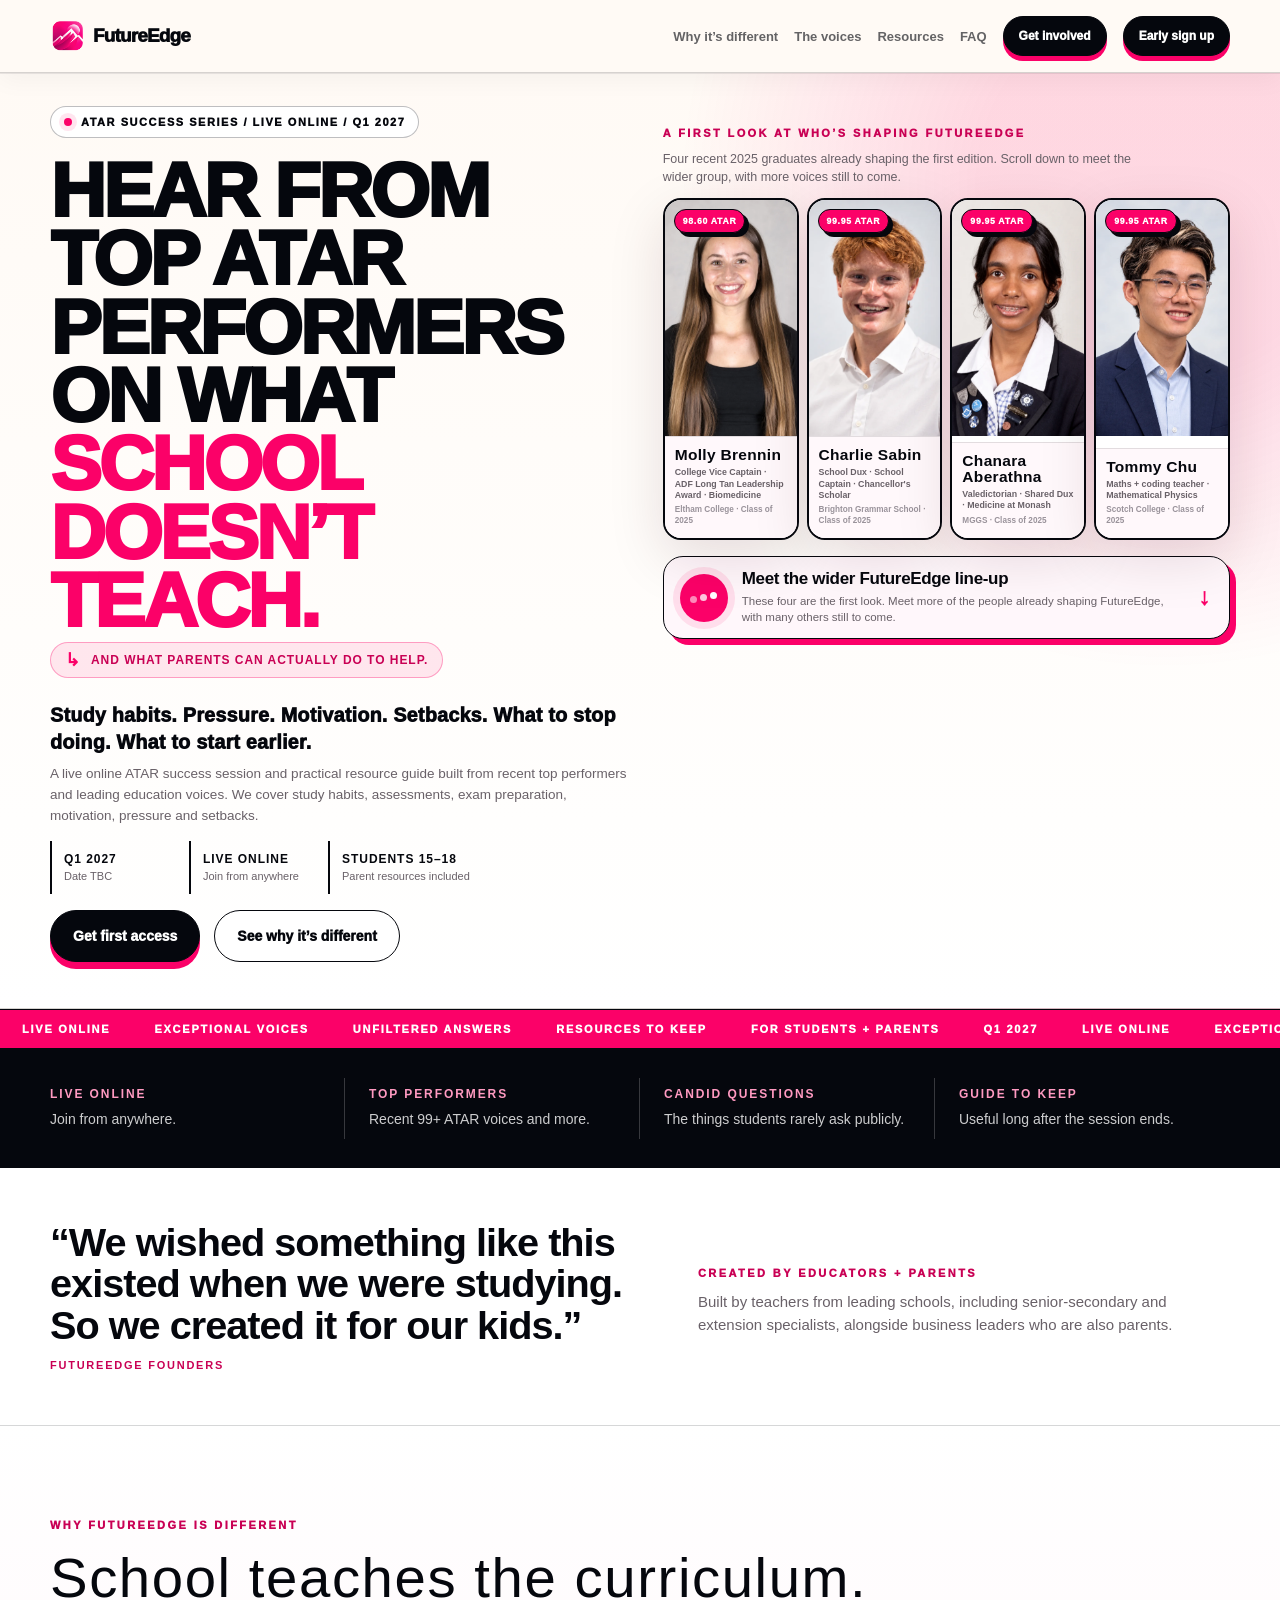
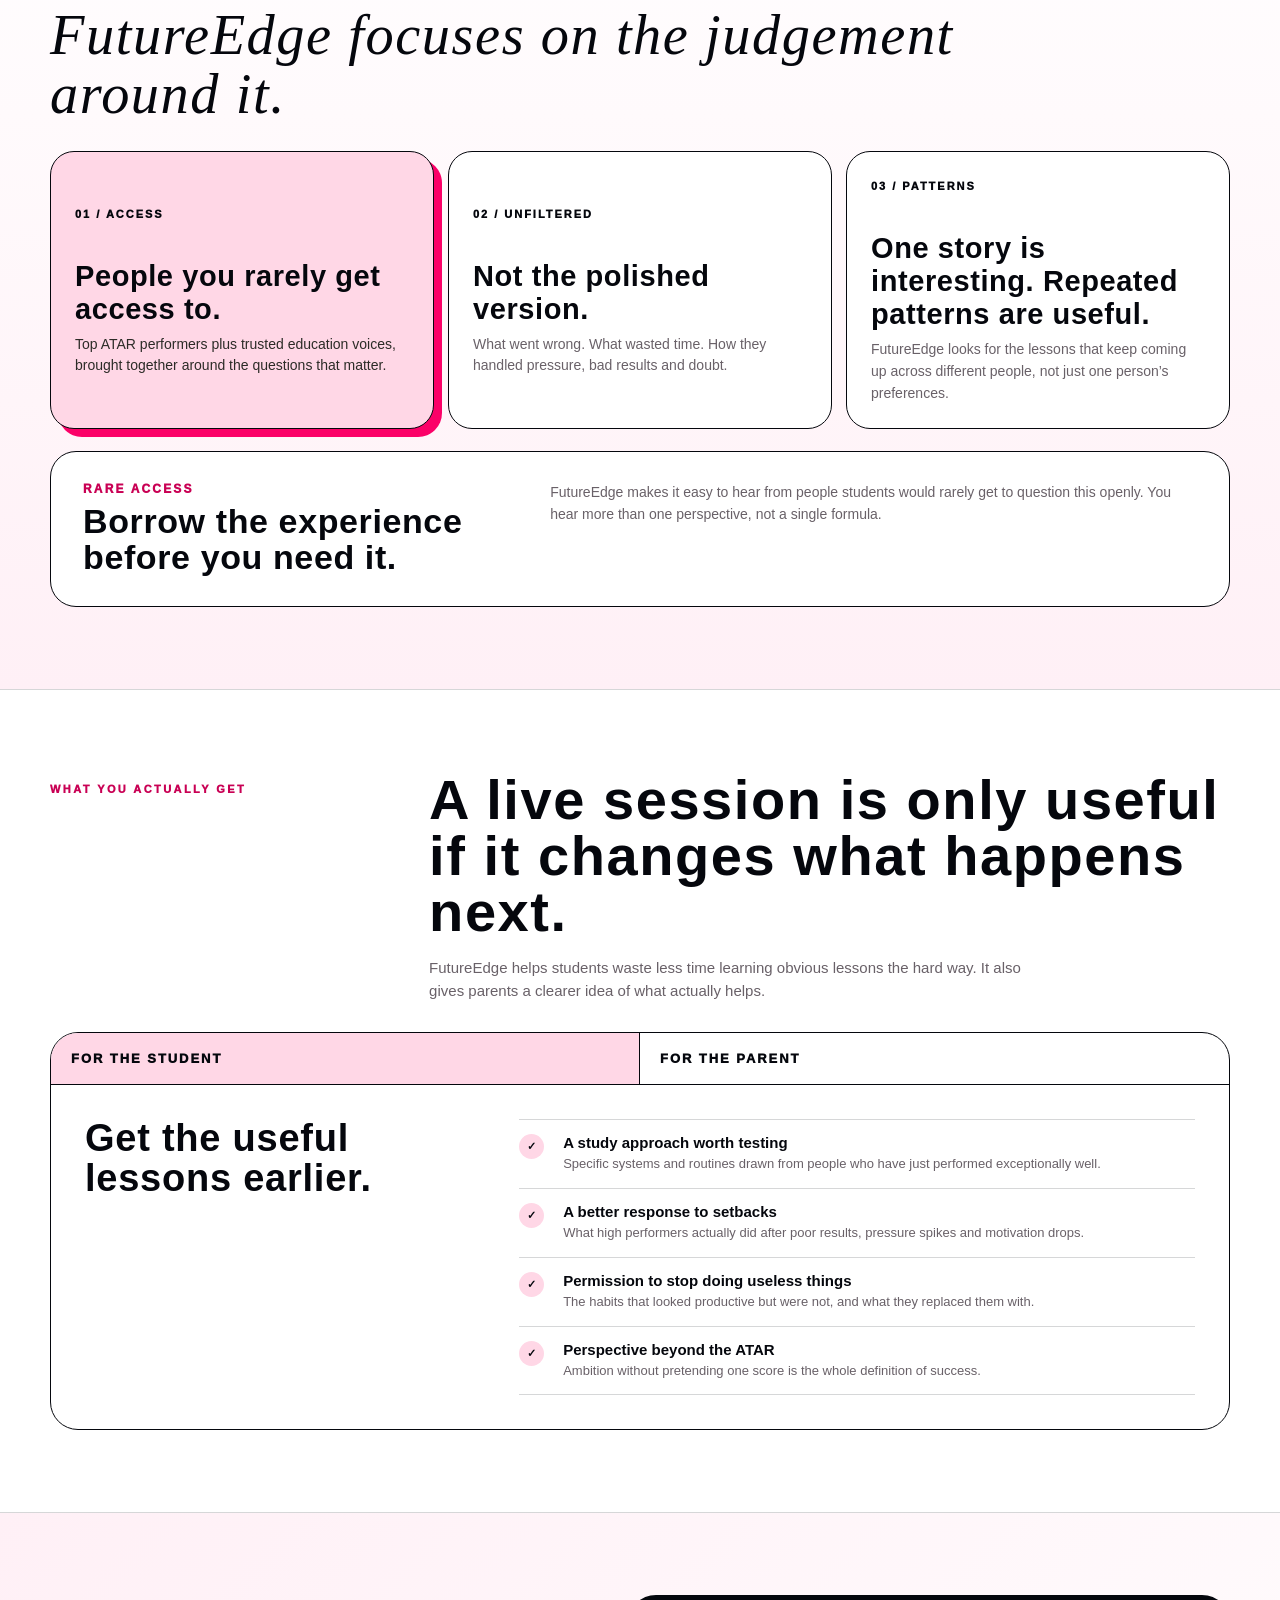
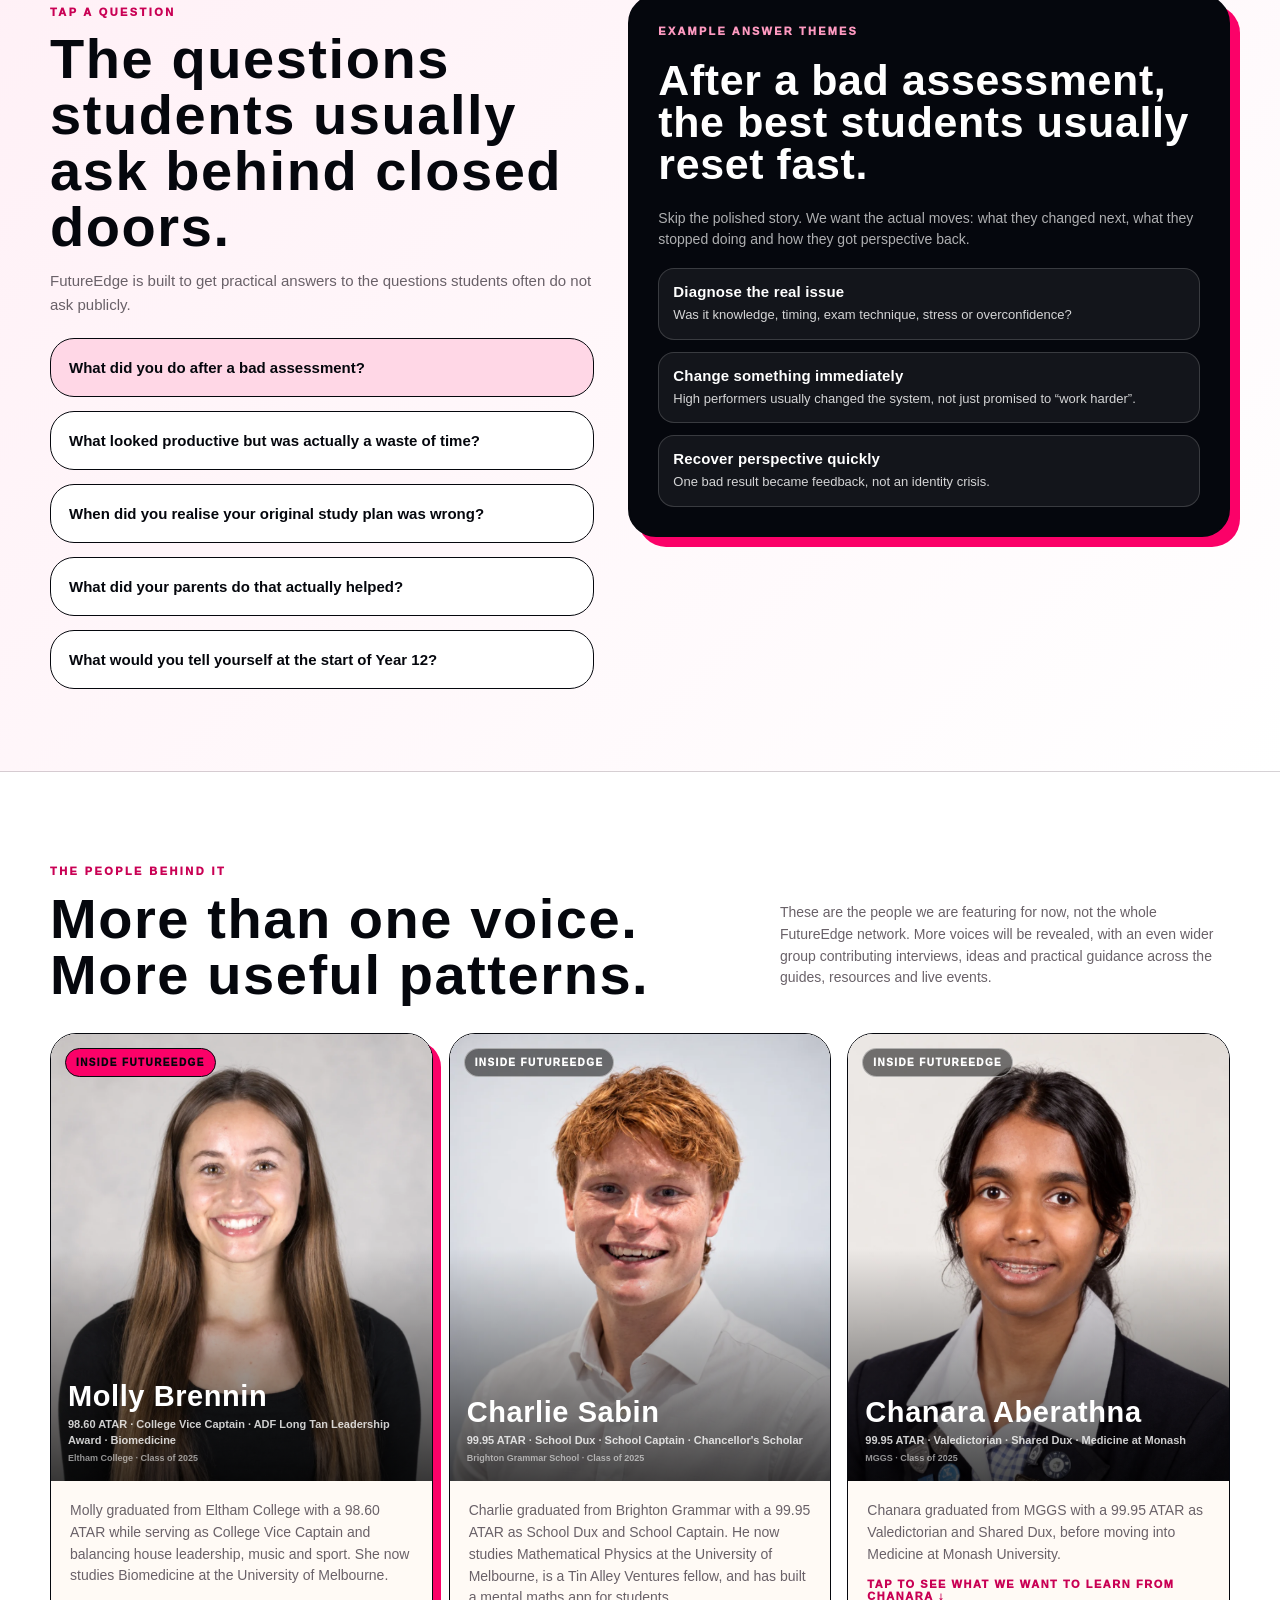
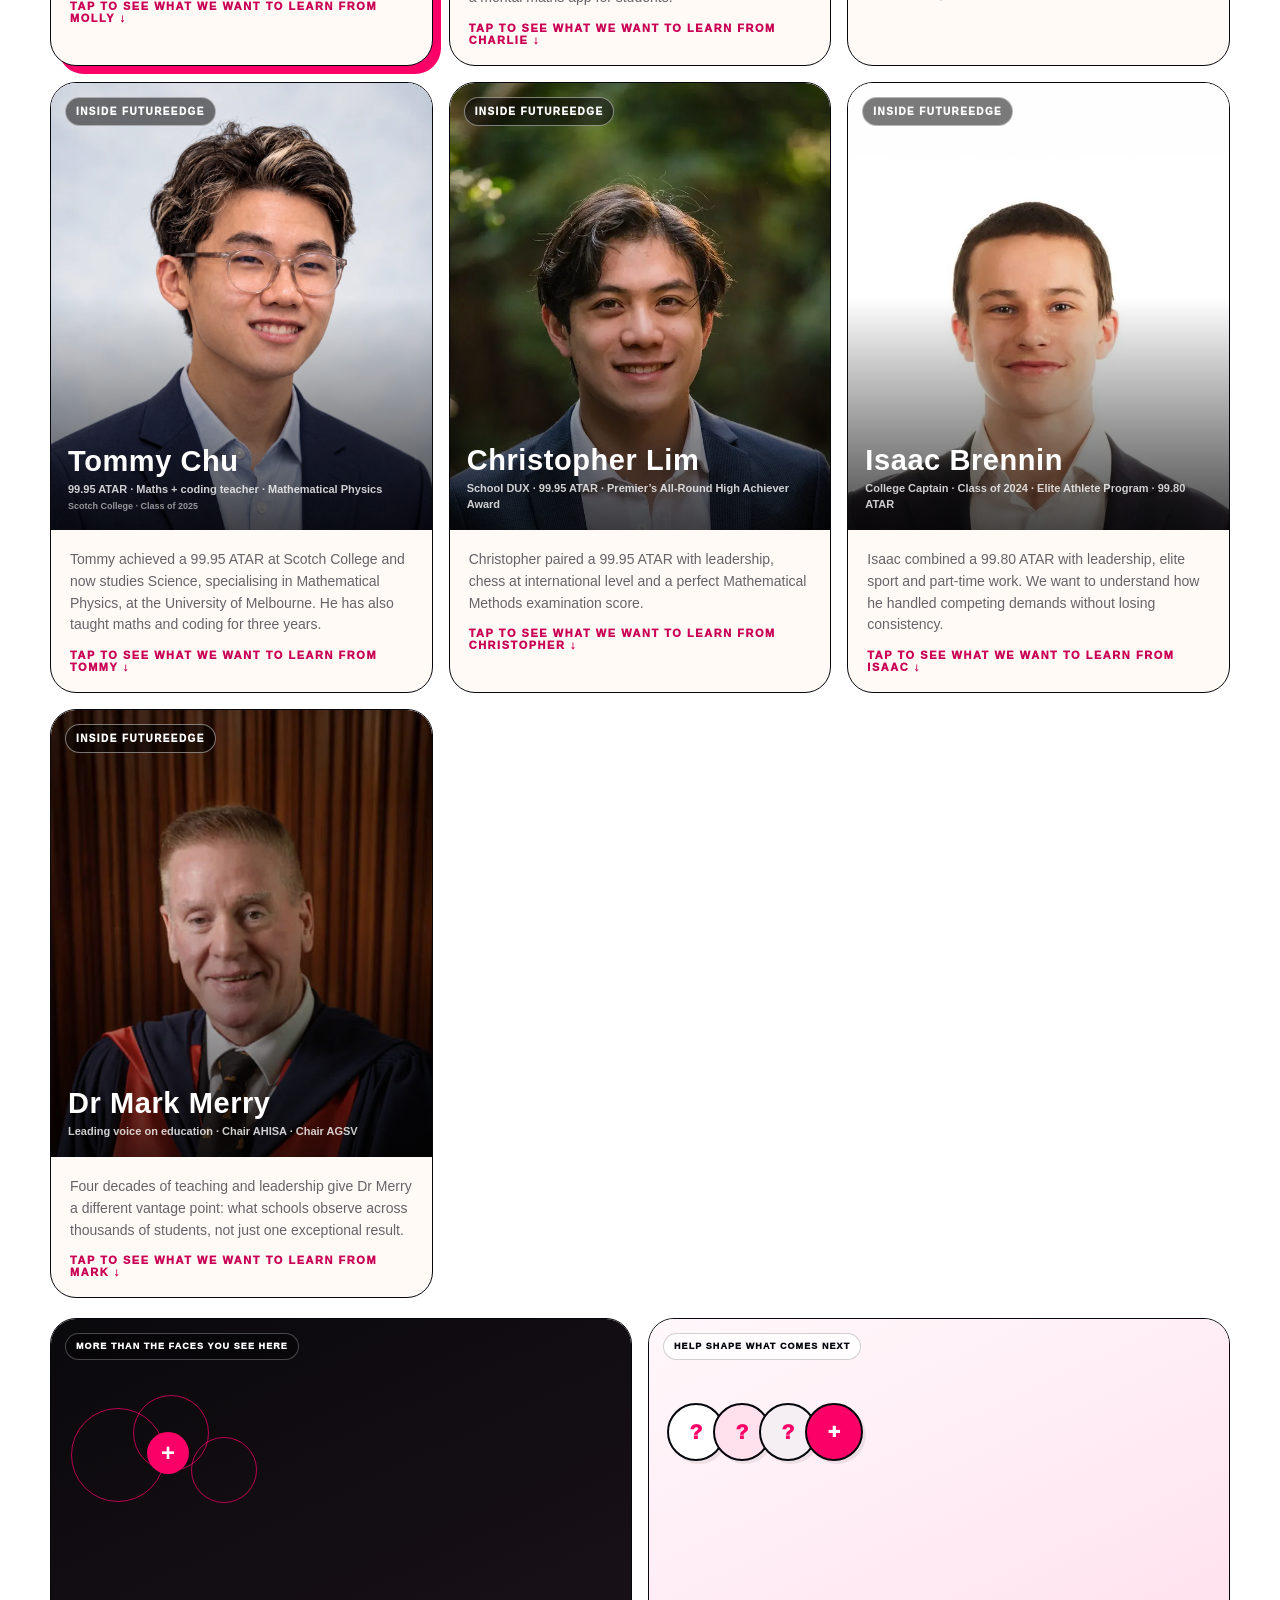
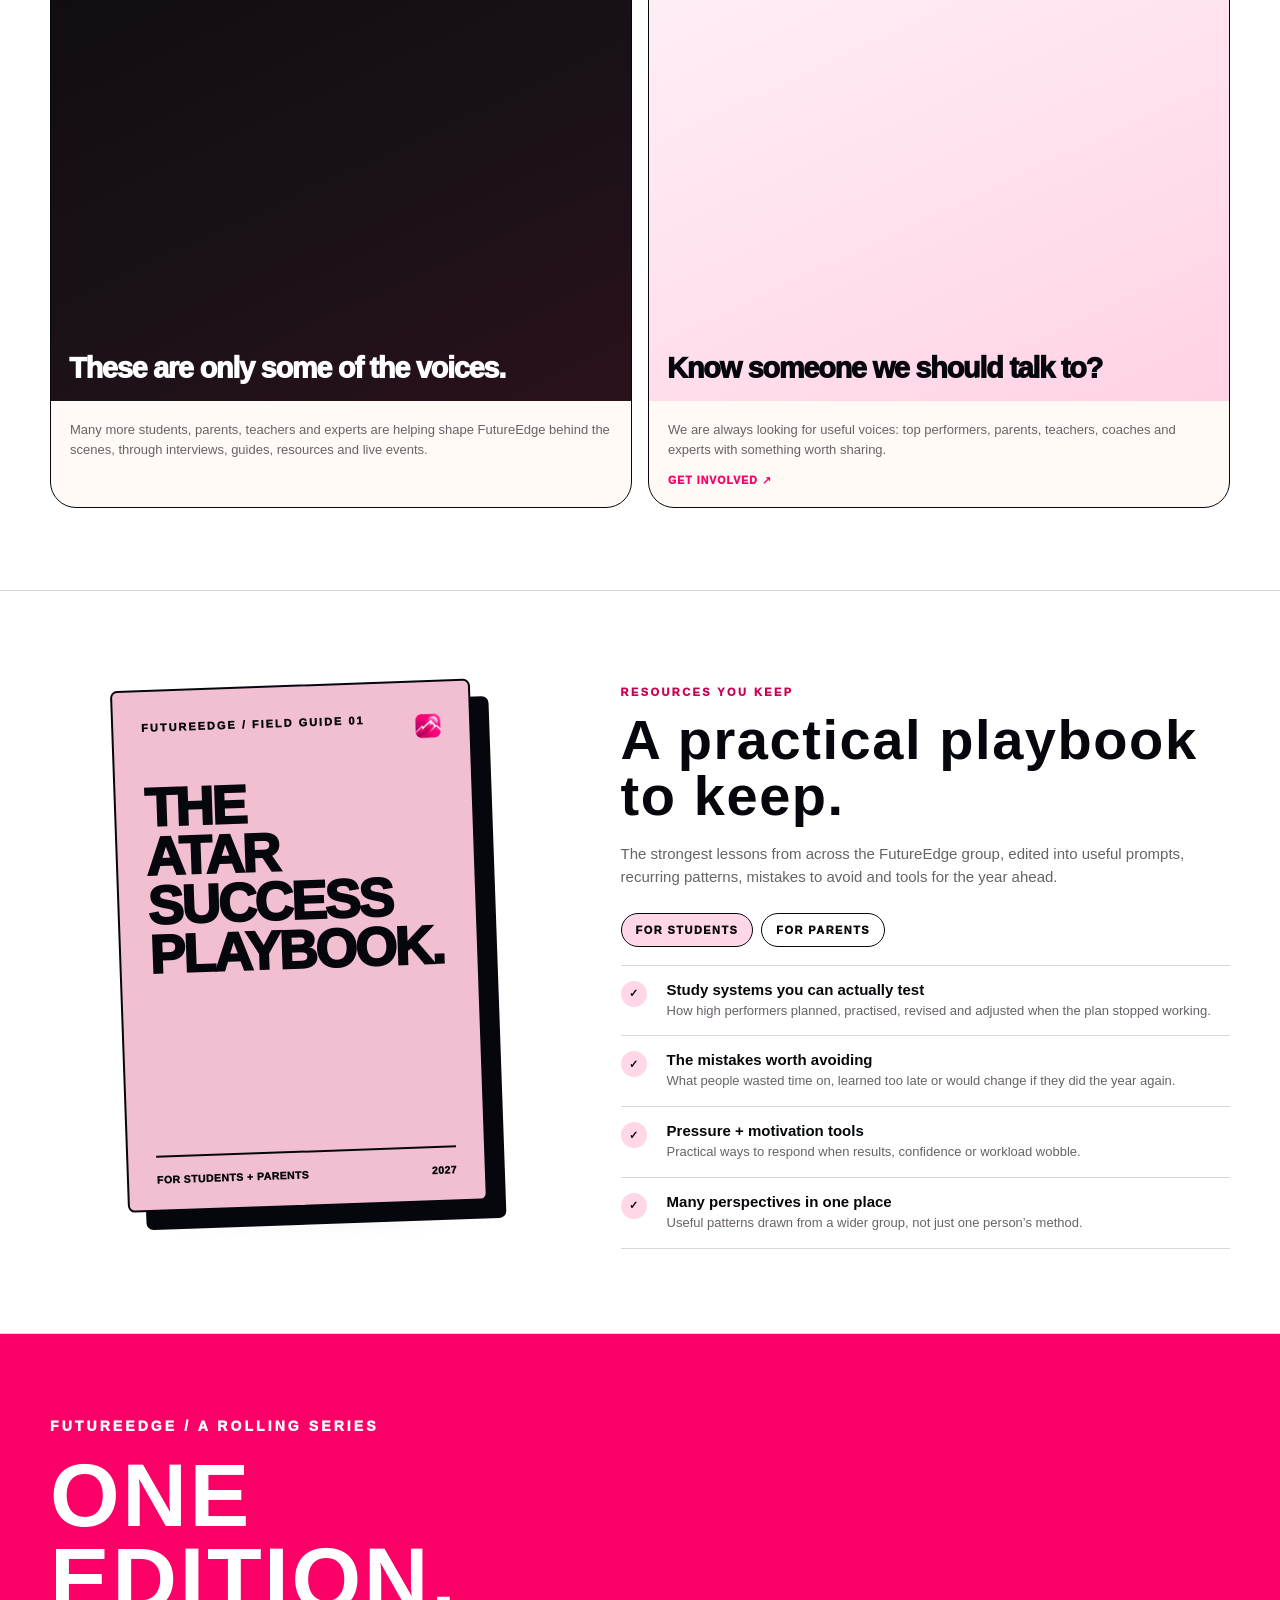
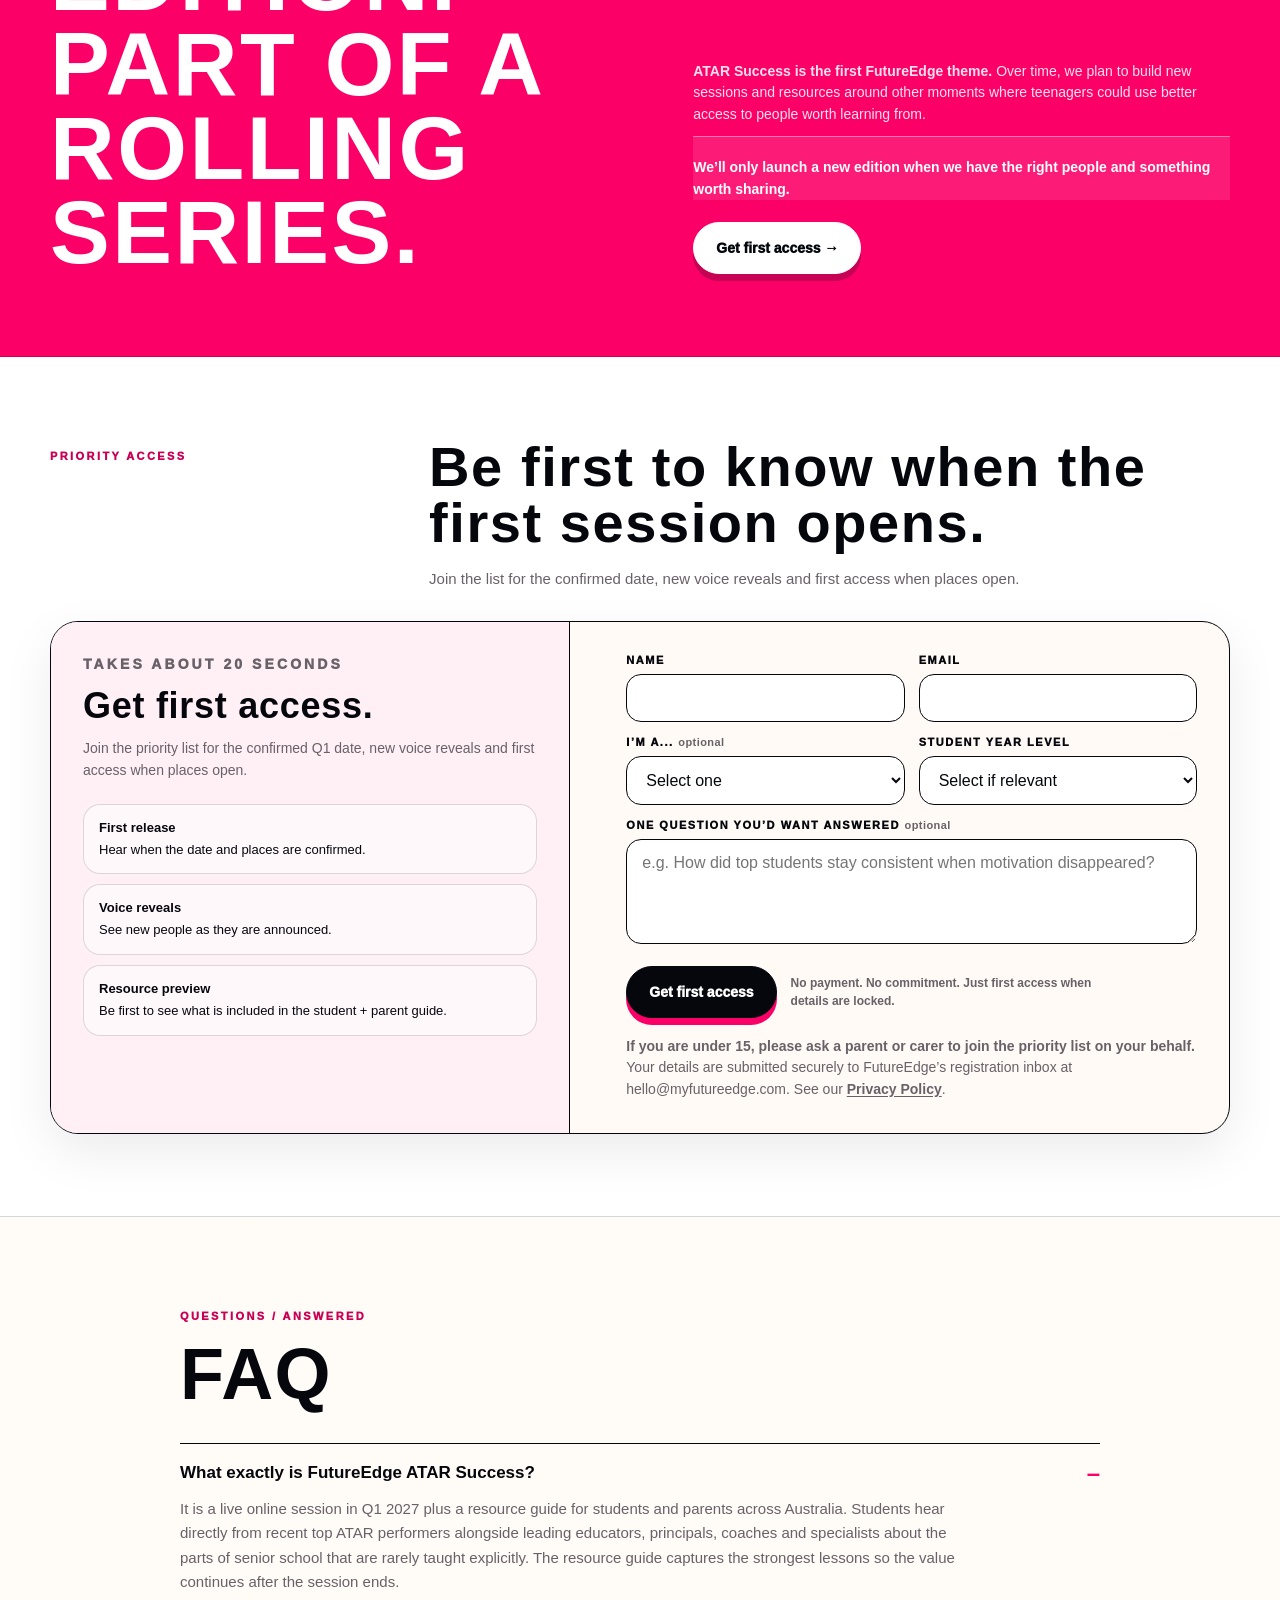
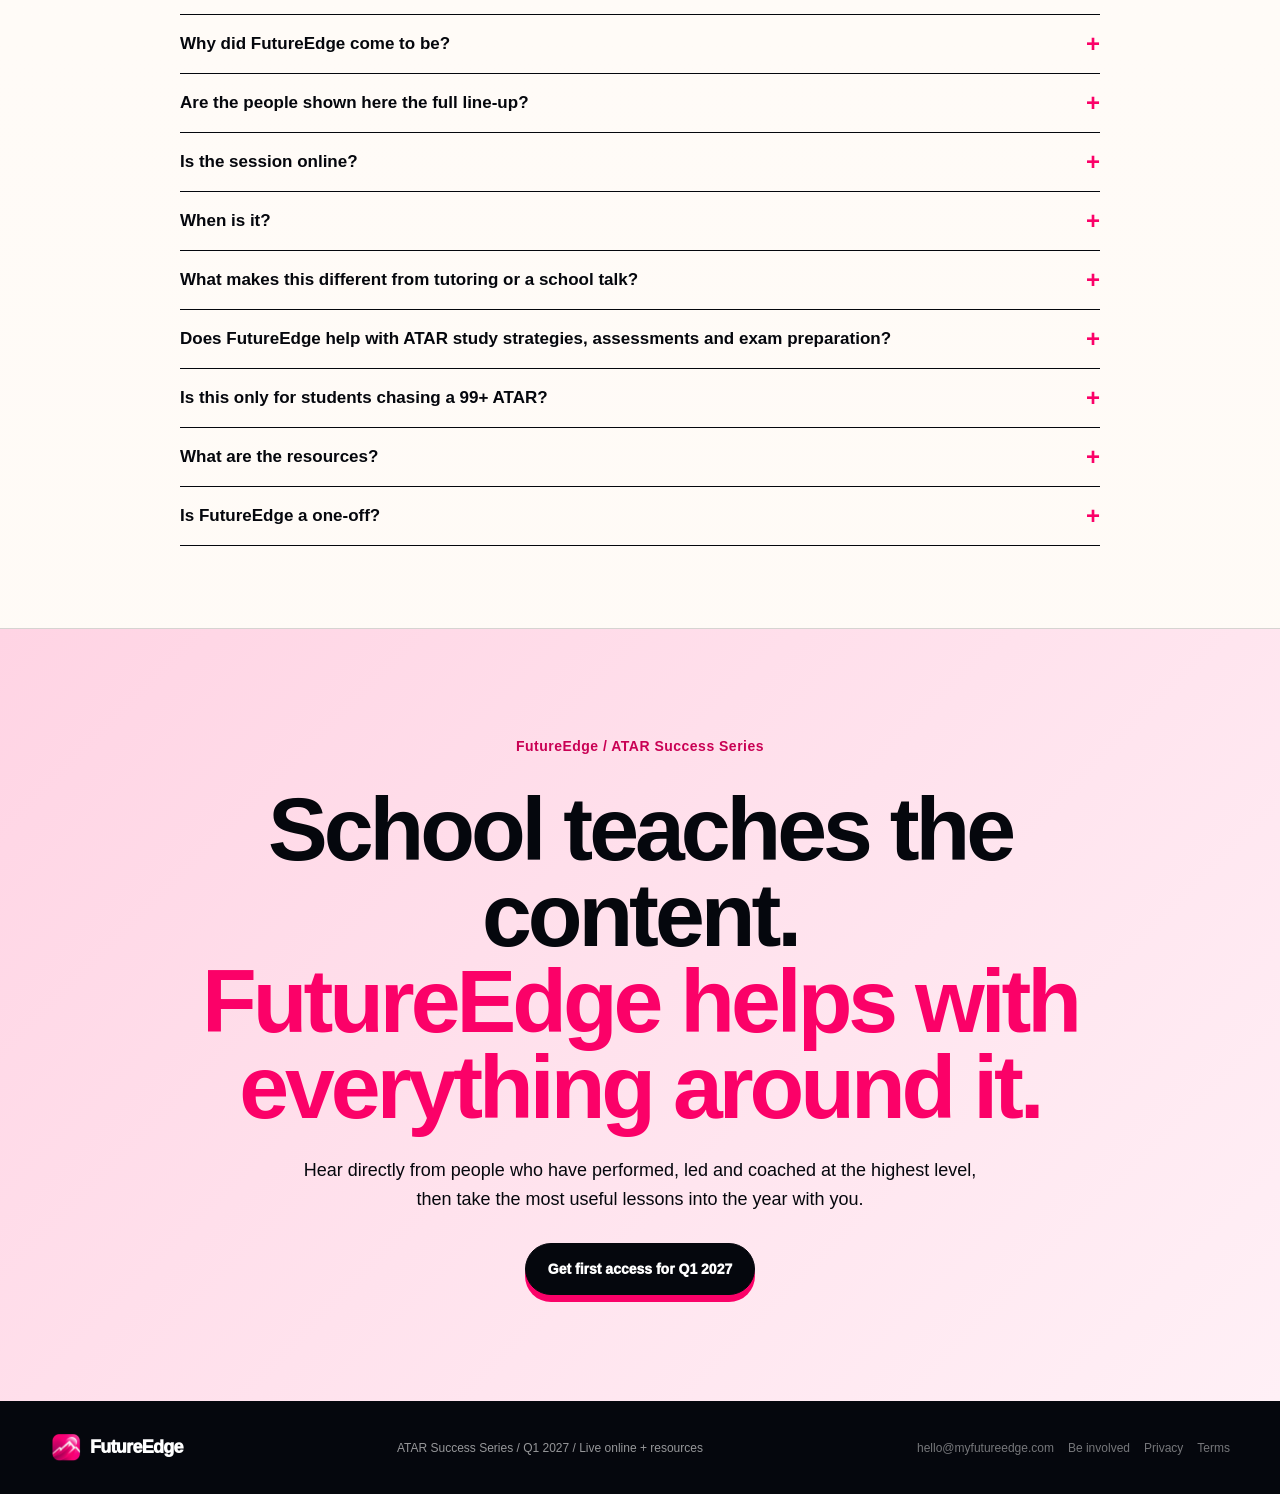
==== commit f3e5f046: "Add files via upload" ====
--- a/index.html
+++ b/index.html
@@ -1,32 +1,33 @@
 <!DOCTYPE html>
+
 <html lang="en-AU">
 <head>
-<meta charset="UTF-8" />
-<meta name="viewport" content="width=device-width, initial-scale=1.0" />
-<link rel="icon" type="image/png" href="assets/futureedge-mark.png" />
-<link rel="apple-touch-icon" href="assets/futureedge-mark.png" />
-<link rel="manifest" href="site.webmanifest" />
-<meta name="theme-color" content="#fffaf5" />
-<meta name="robots" content="index,follow,max-image-preview:large,max-snippet:-1,max-video-preview:-1" />
-<meta property="og:title" content="ATAR Study Help & Year 12 Success Strategies | FutureEdge" />
-<meta property="og:description" content="Practical ATAR and Year 12 study advice for students and parents: study habits, assessments, exam preparation, motivation and pressure, from top performers and leading educators." />
-<meta property="og:type" content="website" />
-<meta property="og:locale" content="en_AU" />
-<meta property="og:url" content="https://myfutureedge.com/" />
-<meta property="og:site_name" content="FutureEdge" />
-<meta property="og:image" content="https://myfutureedge.com/assets/og-card.png" />
-<meta property="og:image:width" content="1200" />
-<meta property="og:image:height" content="630" />
-<meta property="og:image:alt" content="FutureEdge ATAR Success Series" />
-<meta name="twitter:card" content="summary_large_image" />
-<meta name="twitter:title" content="ATAR Study Help & Year 12 Success Strategies | FutureEdge" />
-<meta name="twitter:description" content="Practical ATAR and Year 12 study advice from top performers and leading educators, built for students and parents." />
-<meta name="twitter:image" content="https://myfutureedge.com/assets/og-card.png" />
-<link rel="canonical" href="https://myfutureedge.com/" />
-<link rel="alternate" hreflang="en-AU" href="https://myfutureedge.com/" />
-<link rel="alternate" hreflang="x-default" href="https://myfutureedge.com/" />
-<title>ATAR Study Help & Year 12 Success Strategies | FutureEdge</title>
-<meta name="description" content="Practical ATAR and Year 12 study advice for students and parents: study habits, assessments, exam preparation, motivation and pressure, from top performers and educators. Live online Q1 2027." />
+<meta charset="utf-8"/>
+<meta content="width=device-width, initial-scale=1.0" name="viewport"/>
+<link href="assets/futureedge-mark.png" rel="icon" type="image/png"/>
+<link href="assets/futureedge-mark.png" rel="apple-touch-icon"/>
+<link href="site.webmanifest" rel="manifest"/>
+<meta content="#fffaf5" name="theme-color"/>
+<meta content="index,follow,max-image-preview:large,max-snippet:-1,max-video-preview:-1" name="robots"/>
+<meta content="ATAR Study Help &amp; Year 12 Success Strategies | FutureEdge" property="og:title"/>
+<meta content="Practical ATAR and Year 12 study advice for students and parents: study habits, assessments, exam preparation, motivation and pressure, from top performers and leading educators." property="og:description"/>
+<meta content="website" property="og:type"/>
+<meta content="en_AU" property="og:locale"/>
+<meta content="https://myfutureedge.com/" property="og:url"/>
+<meta content="FutureEdge" property="og:site_name"/>
+<meta content="https://myfutureedge.com/assets/og-card.png" property="og:image"/>
+<meta content="1200" property="og:image:width"/>
+<meta content="630" property="og:image:height"/>
+<meta content="FutureEdge ATAR Success Series" property="og:image:alt"/>
+<meta content="summary_large_image" name="twitter:card"/>
+<meta content="ATAR Study Help &amp; Year 12 Success Strategies | FutureEdge" name="twitter:title"/>
+<meta content="Practical ATAR and Year 12 study advice from top performers and leading educators, built for students and parents." name="twitter:description"/>
+<meta content="https://myfutureedge.com/assets/og-card.png" name="twitter:image"/>
+<link href="https://myfutureedge.com/" rel="canonical"/>
+<link href="https://myfutureedge.com/" hreflang="en-AU" rel="alternate"/>
+<link href="https://myfutureedge.com/" hreflang="x-default" rel="alternate"/>
+<title>ATAR Study Help &amp; Year 12 Success Strategies | FutureEdge</title>
+<meta content="Practical ATAR and Year 12 study advice for students and parents: study habits, assessments, exam preparation, motivation and pressure, from top performers and educators. Live online Q1 2027." name="description"/>
 <script type="application/ld+json">
 {
   "@context": "https://schema.org",
@@ -77,8 +78,7 @@
   ]
 }
 </script>
-<link rel="stylesheet" href="assets/styles-20260909p.css">
-
+<link href="assets/styles-20260909q.css" rel="stylesheet"/>
 <style id="mobile-nav-critical">
 .mobile-nav{display:none!important;border:0!important;padding:0!important;margin:0!important}.mobile-menu{display:none!important}.mobile-cta{display:none}.mobile-nav>summary::before,.mobile-nav>summary::after{display:none!important;content:none!important}
 @media(max-width:720px){body{padding-top:64px!important}.nav{position:fixed!important;top:0!important;left:0!important;right:0!important;width:100%!important;z-index:500!important;background:#fffaf5!important;backdrop-filter:none!important;-webkit-backdrop-filter:none!important;overflow:visible!important}.nav-inner{height:64px!important}.nav-links{display:none!important}.mobile-nav{display:block!important;margin-left:auto!important;border:0!important;padding:0!important}.menu-toggle{display:flex!important}.mobile-nav[open]>.mobile-menu{display:block!important}}
@@ -86,231 +86,218 @@
 </head>
 <body>
 <a class="skip-link" href="#top">Skip to content</a>
-<nav class="nav" aria-label="Primary navigation">
-  <div class="wrap nav-inner">
-    <a class="brand brand-v2" href="#top" aria-label="FutureEdge home"><img class="brand-icon-v2" src="assets/futureedge-mark.png" alt=""><span class="brand-wordmark-v2">FutureEdge</span></a>
-    <div class="nav-links" aria-label="Desktop navigation">
-      <a href="#why">Why it’s different</a><a href="#voices">The voices</a><a href="#guide">Resources</a><a href="#faq">FAQ</a><a class="btn btn-dark nav-cta" href="/speakertab">Get involved</a><a class="btn btn-dark nav-cta" href="#interest">Early sign up</a>
-    </div>
-    <details class="mobile-nav" id="mobileNav">
-      <summary class="menu-toggle" aria-label="Open navigation menu">
-        <span></span><span></span><span></span>
-      </summary>
-      <div class="mobile-menu" id="mobileMenu">
-        <div class="wrap mobile-menu-inner">
-          <a href="#why">Why it’s different <span>↘</span></a>
-          <a href="#voices">The voices <span>↘</span></a>
-          <a href="#guide">Resources <span>↘</span></a>
-          <a href="#faq">FAQ <span>↘</span></a>
-          <a class="mobile-menu-primary mobile-menu-cta" href="/speakertab">Get involved <span>↗</span></a>
-          <a class="mobile-menu-primary mobile-menu-cta" href="#interest">Early sign up <span>→</span></a>
-          <a class="mobile-menu-email" href="mailto:hello@myfutureedge.com">hello@myfutureedge.com</a>
-        </div>
-      </div>
-    </details>
-  </div>
+<nav aria-label="Primary navigation" class="nav">
+<div class="wrap nav-inner">
+<a aria-label="FutureEdge home" class="brand brand-v2" href="#top"><img alt="" class="brand-icon-v2" src="assets/futureedge-mark.png"/><span class="brand-wordmark-v2">FutureEdge</span></a>
+<div aria-label="Desktop navigation" class="nav-links">
+<a href="#why">Why it’s different</a><a href="#voices">The voices</a><a href="#guide">Resources</a><a href="#faq">FAQ</a><a class="btn btn-dark nav-cta" href="/speakertab">Get involved</a><a class="btn btn-dark nav-cta" href="#interest">Early sign up</a>
+</div>
+<details class="mobile-nav" id="mobileNav">
+<summary aria-label="Open navigation menu" class="menu-toggle">
+<span></span><span></span><span></span>
+</summary>
+<div class="mobile-menu" id="mobileMenu">
+<div class="wrap mobile-menu-inner">
+<a href="#why">Why it’s different <span>↘</span></a>
+<a href="#voices">The voices <span>↘</span></a>
+<a href="#guide">Resources <span>↘</span></a>
+<a href="#faq">FAQ <span>↘</span></a>
+<a class="mobile-menu-primary mobile-menu-cta" href="/speakertab">Get involved <span>↗</span></a>
+<a class="mobile-menu-primary mobile-menu-cta" href="#interest">Early sign up <span>→</span></a>
+<a class="mobile-menu-email" href="mailto:hello@myfutureedge.com">hello@myfutureedge.com</a>
+</div>
+</div>
+</details>
+</div>
 </nav>
 <main id="top">
 <section class="hero">
-  <div class="wrap hero-grid">
-    <div>
-      <div class="pill">ATAR Success Series / Live online / Q1 2027</div>
-      <h1>HEAR FROM<br>TOP ATAR<br>PERFORMERS<br>ON WHAT<br><span class="accent">SCHOOL DOESN’T<br>TEACH.</span></h1>
-      <div class="hero-parent-callout"><span>↳</span> And what parents can actually do to help.</div>
-      <p class="hero-copy"><strong>Study habits. Pressure. Motivation. Setbacks. What to stop doing. What to start earlier.</strong></p>
-      <p class="hero-sub">A live online ATAR success session and practical resource guide built from recent top performers and leading education voices. We cover study habits, assessments, exam preparation, motivation, pressure and setbacks.</p>
-      <div class="hero-facts" aria-label="FutureEdge ATAR Success details"><span><b>Q1 2027</b> Date TBC</span><span><b>Live online</b> Join from anywhere</span><span><b>Students 15–18</b> Parent resources included</span></div>
-      <div class="hero-actions"><a class="btn btn-dark" href="#interest">Get first access</a><a class="btn btn-light" href="#why">See why it’s different</a></div>
-    </div>
-
-    <div class="hero-voices" aria-label="Some of the voices shaping FutureEdge, with more to be revealed">
-      <div class="hero-voices-head">
-        <p class="eyebrow">A first look at who’s shaping FutureEdge</p>
-        <p class="hero-voices-note">Four recent 2025 graduates already shaping the first edition. Scroll down to meet the wider group, with more voices still to come.</p>
-      </div>
-      <div class="hero-voice-stage">
-        <div class="hero-voice-grid">
-          <article class="hero-voice-card">
-            <div class="hero-voice-chip">98.60 ATAR</div>
-            <img src="assets/molly-brennin.webp" alt="Molly Brennin">
-            <div class="hero-voice-meta"><h3>Molly Brennin</h3><p>College Vice Captain · ADF Long Tan Leadership Award · Biomedicine</p><div class="hero-school-note">Eltham College · Class of 2025</div></div>
-          </article>
-          <article class="hero-voice-card">
-            <div class="hero-voice-chip">99.95 ATAR</div>
-            <img src="assets/charlie-sabin.webp" alt="Charlie Sabin">
-            <div class="hero-voice-meta"><h3>Charlie Sabin</h3><p>School Dux · School Captain · Chancellor's Scholar</p><div class="hero-school-note">Brighton Grammar School · Class of 2025</div></div>
-          </article>
-          <article class="hero-voice-card">
-            <div class="hero-voice-chip">99.95 ATAR</div>
-            <img src="assets/chanara-aberathna.webp" alt="Chanara Aberathna">
-            <div class="hero-voice-meta"><h3>Chanara Aberathna</h3><p>Valedictorian · Shared Dux · Medicine at Monash</p><div class="hero-school-note">MGGS · Class of 2025</div></div>
-          </article>
-          <article class="hero-voice-card">
-            <div class="hero-voice-chip">99.95 ATAR</div>
-            <img src="assets/tommy-chu.webp" alt="Tommy Chu">
-            <div class="hero-voice-meta"><h3>Tommy Chu</h3><p>Maths + coding teacher · Mathematical Physics</p><div class="hero-school-note">Scotch College · Class of 2025</div></div>
-          </article>
-        </div>
-        <div class="hero-carousel-controls" aria-label="Speaker carousel controls">
-          <button type="button" class="hero-carousel-btn" id="heroPrev" aria-label="Previous speaker">←</button>
-          <div class="hero-carousel-status"><span id="heroSlideCurrent">1</span> / 4 <small>Swipe or use arrows</small></div>
-          <button type="button" class="hero-carousel-btn" id="heroNext" aria-label="Next speaker">→</button>
-        </div>
-        <div class="hero-more-voices" aria-label="Meet more FutureEdge voices">
-          <a class="hero-more-voices-btn" href="#voices">
-            <span class="hero-more-pulse hero-more-icon" aria-hidden="true"><i></i><i></i><i></i></span>
-            <span class="hero-more-copy"><strong>Meet the wider FutureEdge line-up</strong><small>These four are the first look. Meet more of the people already shaping FutureEdge, with many others still to come.</small></span>
-            <span class="hero-more-arrow" aria-hidden="true">↓</span>
-          </a>
-        </div>
-      </div>
-    </div>
-  </div>
-</section>
-
-<div class="ticker" aria-hidden="true"><div class="ticker-track"><span>Live online</span><span>Exceptional voices</span><span>Unfiltered answers</span><span>Resources to keep</span><span>For students + parents</span><span>Q1 2027</span><span>Live online</span><span>Exceptional voices</span><span>Unfiltered answers</span><span>Resources to keep</span><span>For students + parents</span><span>Q1 2027</span></div></div>
-
+<div class="wrap hero-grid">
+<div>
+<div class="pill">ATAR Success Series / Live online / Q1 2027</div>
+<h1>HEAR FROM<br/>TOP ATAR<br/>PERFORMERS<br/>ON WHAT<br/><span class="accent">SCHOOL DOESN’T<br/>TEACH.</span></h1>
+<div class="hero-parent-callout"><span>↳</span> And what parents can actually do to help.</div>
+<p class="hero-copy"><strong>Study habits. Pressure. Motivation. Setbacks. What to stop doing. What to start earlier.</strong></p>
+<p class="hero-sub">A live online ATAR success session and practical resource guide built from recent top performers and leading education voices. We cover study habits, assessments, exam preparation, motivation, pressure and setbacks.</p>
+<div aria-label="FutureEdge ATAR Success details" class="hero-facts"><span><b>Q1 2027</b> Date TBC</span><span><b>Live online</b> Join from anywhere</span><span><b>Students 15–18</b> Parent resources included</span></div>
+<div class="hero-actions"><a class="btn btn-dark" href="#interest">Get first access</a><a class="btn btn-light" href="#why">See why it’s different</a></div>
+</div>
+<div aria-label="Some of the voices shaping FutureEdge, with more to be revealed" class="hero-voices">
+<div class="hero-voices-head">
+<p class="eyebrow">A first look at who’s shaping FutureEdge</p>
+<p class="hero-voices-note">Four recent 2025 graduates already shaping the first edition. Scroll down to meet the wider group, with more voices still to come.</p>
+</div>
+<div class="hero-voice-stage">
+<div class="hero-voice-grid">
+<article class="hero-voice-card">
+<div class="hero-voice-chip">98.60 ATAR</div>
+<img alt="Molly Brennin" src="assets/molly-brennin.webp"/>
+<div class="hero-voice-meta"><h3>Molly Brennin</h3><p>College Vice Captain · ADF Long Tan Leadership Award · Biomedicine</p><div class="hero-school-note">Eltham College · Class of 2025</div></div>
+</article>
+<article class="hero-voice-card">
+<div class="hero-voice-chip">99.95 ATAR</div>
+<img alt="Charlie Sabin" src="assets/charlie-sabin.webp"/>
+<div class="hero-voice-meta"><h3>Charlie Sabin</h3><p>School Dux · School Captain · Chancellor's Scholar</p><div class="hero-school-note">Brighton Grammar School · Class of 2025</div></div>
+</article>
+<article class="hero-voice-card">
+<div class="hero-voice-chip">99.95 ATAR</div>
+<img alt="Chanara Aberathna" src="assets/chanara-aberathna.webp"/>
+<div class="hero-voice-meta"><h3>Chanara Aberathna</h3><p>Valedictorian · Shared Dux · Medicine at Monash</p><div class="hero-school-note">MGGS · Class of 2025</div></div>
+</article>
+<article class="hero-voice-card">
+<div class="hero-voice-chip">99.95 ATAR</div>
+<img alt="Tommy Chu" src="assets/tommy-chu.webp"/>
+<div class="hero-voice-meta"><h3>Tommy Chu</h3><p>Maths + coding teacher · Mathematical Physics</p><div class="hero-school-note">Scotch College · Class of 2025</div></div>
+</article>
+</div>
+<div aria-label="Speaker carousel controls" class="hero-carousel-controls">
+<button aria-label="Previous speaker" class="hero-carousel-btn" id="heroPrev" type="button">←</button>
+<div class="hero-carousel-status"><span id="heroSlideCurrent">1</span> / 4 <small>Swipe or use arrows</small></div>
+<button aria-label="Next speaker" class="hero-carousel-btn" id="heroNext" type="button">→</button>
+</div>
+<div aria-label="Meet more FutureEdge voices" class="hero-more-voices">
+<a class="hero-more-voices-btn" href="#voices">
+<span aria-hidden="true" class="hero-more-pulse hero-more-icon"><i></i><i></i><i></i></span>
+<span class="hero-more-copy"><strong>Meet the wider FutureEdge line-up</strong><small>These four are the first look. Meet more of the people already shaping FutureEdge, with many others still to come.</small></span>
+<span aria-hidden="true" class="hero-more-arrow">↓</span>
+</a>
+</div>
+</div>
+</div>
+</div>
+</section>
+<div aria-hidden="true" class="ticker"><div class="ticker-track"><span>Live online</span><span>Exceptional voices</span><span>Unfiltered answers</span><span>Resources to keep</span><span>For students + parents</span><span>Q1 2027</span><span>Live online</span><span>Exceptional voices</span><span>Unfiltered answers</span><span>Resources to keep</span><span>For students + parents</span><span>Q1 2027</span></div></div>
 <section class="proof-strip"><div class="wrap proof-grid"><div class="proof-item" data-num="01"><b>Live online</b><span>Join from anywhere.</span></div><div class="proof-item" data-num="02"><b>Top performers</b><span>Recent 99+ ATAR voices and more.</span></div><div class="proof-item" data-num="03"><b>Candid questions</b><span>The things students rarely ask publicly.</span></div><div class="proof-item" data-num="04"><b>Guide to keep</b><span>Useful long after the session ends.</span></div></div></section>
 <section class="credibility-band">
-  <div class="wrap credibility-grid">
-    <blockquote>“We wished something like this existed when we were studying. So we created it for our kids.”<span>FutureEdge founders</span></blockquote>
-    <div class="credibility-copy"><p class="eyebrow">Created by educators + parents</p><p>Built by teachers from leading schools, including senior-secondary and extension specialists, alongside business leaders who are also parents.</p></div>
-  </div>
-</section>
-
+<div class="wrap credibility-grid">
+<blockquote>“We wished something like this existed when we were studying. So we created it for our kids.”<span>FutureEdge founders</span></blockquote>
+<div class="credibility-copy"><p class="eyebrow">Created by educators + parents</p><p>Built by teachers from leading schools, including senior-secondary and extension specialists, alongside business leaders who are also parents.</p></div>
+</div>
+</section>
 <section class="difference" id="why">
 <div class="wrap">
-  <p class="eyebrow">Why FutureEdge is different</p>
-  <p class="big-line">School teaches the curriculum. <em>FutureEdge focuses on the judgement around it.</em></p>
-  <div class="value-tabs" role="tablist" aria-label="FutureEdge value">
-    <button type="button" class="value-tab active" data-key="access"><span class="num">01 / Access</span><h3>People you rarely get access to.</h3><p>Top ATAR performers plus trusted education voices, brought together around the questions that matter.</p></button>
-    <button type="button" class="value-tab" data-key="unfiltered"><span class="num">02 / Unfiltered</span><h3>Not the polished version.</h3><p>What went wrong. What wasted time. How they handled pressure, bad results and doubt.</p></button>
-    <button type="button" class="value-tab" data-key="curated"><span class="num">03 / Patterns</span><h3>One story is interesting. Repeated patterns are useful.</h3><p>FutureEdge looks for the lessons that keep coming up across different people, not just one person’s preferences.</p></button>
-  </div>
-  <div class="value-detail" aria-live="polite"><div><div class="value-detail-kicker" id="valueKicker">Rare access</div><h4 id="valueTitle">Borrow the experience before you need it.</h4></div><p id="valueCopy">FutureEdge makes it easy to hear from people students would rarely get to question this openly. You hear more than one perspective, not a single formula.</p></div>
-</div>
-</section>
-
+<p class="eyebrow">Why FutureEdge is different</p>
+<p class="big-line">School teaches the curriculum. <em>FutureEdge focuses on the judgement around it.</em></p>
+<div aria-label="FutureEdge value" class="value-tabs" role="tablist">
+<button class="value-tab active" data-key="access" type="button"><span class="num">01 / Access</span><h3>People you rarely get access to.</h3><p>Top ATAR performers plus trusted education voices, brought together around the questions that matter.</p></button>
+<button class="value-tab" data-key="unfiltered" type="button"><span class="num">02 / Unfiltered</span><h3>Not the polished version.</h3><p>What went wrong. What wasted time. How they handled pressure, bad results and doubt.</p></button>
+<button class="value-tab" data-key="curated" type="button"><span class="num">03 / Patterns</span><h3>One story is interesting. Repeated patterns are useful.</h3><p>FutureEdge looks for the lessons that keep coming up across different people, not just one person’s preferences.</p></button>
+</div>
+<div aria-live="polite" class="value-detail"><div><div class="value-detail-kicker" id="valueKicker">Rare access</div><h4 id="valueTitle">Borrow the experience before you need it.</h4></div><p id="valueCopy">FutureEdge makes it easy to hear from people students would rarely get to question this openly. You hear more than one perspective, not a single formula.</p></div>
+</div>
+</section>
 <section class="outcomes">
 <div class="wrap">
-  <div class="section-head"><div><p class="eyebrow">What you actually get</p></div><div><h2 class="section-title">A live session is only useful if it changes what happens next.</h2><p class="section-copy">FutureEdge helps students waste less time learning obvious lessons the hard way. It also gives parents a clearer idea of what actually helps.</p></div></div>
-  <div class="outcome-shell">
-    <div class="outcome-tabs"><button type="button" class="outcome-tab active" data-outcome="student">For the student</button><button type="button" class="outcome-tab" data-outcome="parent">For the parent</button></div>
-    <div class="outcome-content"><h3 id="outcomeTitle">Get the useful lessons earlier.</h3><div class="outcome-list" id="outcomeList"></div></div>
-  </div>
-</div>
-</section>
-
+<div class="section-head"><div><p class="eyebrow">What you actually get</p></div><div><h2 class="section-title">A live session is only useful if it changes what happens next.</h2><p class="section-copy">FutureEdge helps students waste less time learning obvious lessons the hard way. It also gives parents a clearer idea of what actually helps.</p></div></div>
+<div class="outcome-shell">
+<div class="outcome-tabs"><button class="outcome-tab active" data-outcome="student" type="button">For the student</button><button class="outcome-tab" data-outcome="parent" type="button">For the parent</button></div>
+<div class="outcome-content"><h3 id="outcomeTitle">Get the useful lessons earlier.</h3><div class="outcome-list" id="outcomeList"></div></div>
+</div>
+</div>
+</section>
 <section class="questions">
 <div class="wrap question-wrap">
-  <div>
-    <p class="eyebrow">Tap a question</p>
-    <h2 class="section-title" style="margin:13px 0 14px">The questions students usually ask behind closed doors.</h2>
-    <p class="section-copy" style="margin:0 0 22px">FutureEdge is built to get practical answers to the questions students often do not ask publicly.</p>
-    <div class="question-buttons">
-      <button type="button" class="question-btn active" data-key="assessment">What did you do after a bad assessment?</button>
-      <button type="button" class="question-btn" data-key="waste">What looked productive but was actually a waste of time?</button>
-      <button type="button" class="question-btn" data-key="plan">When did you realise your original study plan was wrong?</button>
-      <button type="button" class="question-btn" data-key="parents">What did your parents do that actually helped?</button>
-      <button type="button" class="question-btn" data-key="start">What would you tell yourself at the start of Year 12?</button>
-    </div>
-  </div>
-  <div class="question-display">
-    <div class="label">Example answer themes</div>
-    <blockquote id="questionText">After a bad assessment, the best students usually reset fast.</blockquote>
-    <p id="questionNote">Skip the polished story. We want the actual moves: what they changed next, what they stopped doing and how they got perspective back.</p>
-    <div class="question-examples" id="questionExamples"></div>
-  </div>
-</div>
-</section>
-
+<div>
+<p class="eyebrow">Tap a question</p>
+<h2 class="section-title" style="margin:13px 0 14px">The questions students usually ask behind closed doors.</h2>
+<p class="section-copy" style="margin:0 0 22px">FutureEdge is built to get practical answers to the questions students often do not ask publicly.</p>
+<div class="question-buttons">
+<button class="question-btn active" data-key="assessment" type="button">What did you do after a bad assessment?</button>
+<button class="question-btn" data-key="waste" type="button">What looked productive but was actually a waste of time?</button>
+<button class="question-btn" data-key="plan" type="button">When did you realise your original study plan was wrong?</button>
+<button class="question-btn" data-key="parents" type="button">What did your parents do that actually helped?</button>
+<button class="question-btn" data-key="start" type="button">What would you tell yourself at the start of Year 12?</button>
+</div>
+</div>
+<div class="question-display">
+<div class="label">Example answer themes</div>
+<blockquote id="questionText">After a bad assessment, the best students usually reset fast.</blockquote>
+<p id="questionNote">Skip the polished story. We want the actual moves: what they changed next, what they stopped doing and how they got perspective back.</p>
+<div class="question-examples" id="questionExamples"></div>
+</div>
+</div>
+</section>
 <section class="voices" id="voices">
 <div class="wrap">
-  <div class="voice-intro"><div><p class="eyebrow">The people behind it</p><h2 class="section-title" style="margin-top:14px">More than one voice. More useful patterns.</h2></div><p class="small-note">These are the people we are featuring for now, not the whole FutureEdge network. More voices will be revealed, with an even wider group contributing interviews, ideas and practical guidance across the guides, resources and live events.</p></div>
-  <div class="voice-grid">
-    <article class="voice-card" tabindex="0" data-voice="molly"><div class="voice-image"><img src="assets/molly-brennin.webp" alt="Molly Brennin"><div class="voice-label">Inside FutureEdge</div><div class="voice-name"><h3>Molly Brennin</h3><p>98.60 ATAR · College Vice Captain · ADF Long Tan Leadership Award · Biomedicine</p><small class="voice-school-note">Eltham College · Class of 2025</small></div></div><div class="voice-copy"><p>Molly graduated from Eltham College with a 98.60 ATAR while serving as College Vice Captain and balancing house leadership, music and sport. She now studies Biomedicine at the University of Melbourne.</p><div class="voice-toggle">Tap to see what we want to learn from Molly ↓</div><div class="voice-more"><strong>What FutureEdge wants to unpack:</strong> how she combined leadership and strong results, how she protected time for life outside study, and what helped her stay consistent through Year 12.</div></div></article>
-    <article class="voice-card" tabindex="0" data-voice="charlie"><div class="voice-image"><img src="assets/charlie-sabin.webp" alt="Charlie Sabin"><div class="voice-label">Inside FutureEdge</div><div class="voice-name"><h3>Charlie Sabin</h3><p>99.95 ATAR · School Dux · School Captain · Chancellor's Scholar</p><small class="voice-school-note">Brighton Grammar School · Class of 2025</small></div></div><div class="voice-copy"><p>Charlie graduated from Brighton Grammar with a 99.95 ATAR as School Dux and School Captain. He now studies Mathematical Physics at the University of Melbourne, is a Tin Alley Ventures fellow, and has built a mental maths app for students.</p><div class="voice-toggle">Tap to see what we want to learn from Charlie ↓</div><div class="voice-more"><strong>What FutureEdge wants to unpack:</strong> how small wins compounded into elite results, how he balanced demanding subjects with leadership and outside projects, and how building tools for other students changed the way he thinks about learning.</div></div></article>
-    <article class="voice-card" tabindex="0" data-voice="chanara"><div class="voice-image"><img src="assets/chanara-aberathna.webp" alt="Chanara Aberathna"><div class="voice-label">Inside FutureEdge</div><div class="voice-name"><h3>Chanara Aberathna</h3><p>99.95 ATAR · Valedictorian · Shared Dux · Medicine at Monash</p><small class="voice-school-note">MGGS · Class of 2025</small></div></div><div class="voice-copy"><p>Chanara graduated from MGGS with a 99.95 ATAR as Valedictorian and Shared Dux, before moving into Medicine at Monash University.</p><div class="voice-toggle">Tap to see what we want to learn from Chanara ↓</div><div class="voice-more"><strong>What FutureEdge wants to unpack:</strong> how a clear long-term goal shaped her study choices, how she balanced academic ambition with leadership and community service, and how she built confidence across her school years.</div></div></article>
-    <article class="voice-card" tabindex="0" data-voice="tommy"><div class="voice-image"><img src="assets/tommy-chu.webp" alt="Tommy Chu"><div class="voice-label">Inside FutureEdge</div><div class="voice-name"><h3>Tommy Chu</h3><p>99.95 ATAR · Maths + coding teacher · Mathematical Physics</p><small class="voice-school-note">Scotch College · Class of 2025</small></div></div><div class="voice-copy"><p>Tommy achieved a 99.95 ATAR at Scotch College and now studies Science, specialising in Mathematical Physics, at the University of Melbourne. He has also taught maths and coding for three years.</p><div class="voice-toggle">Tap to see what we want to learn from Tommy ↓</div><div class="voice-more"><strong>What FutureEdge wants to unpack:</strong> the systems that mattered more than natural talent, how he made strategic study choices, and what teaching other students revealed about how people learn best.</div></div></article>
-    <article class="voice-card" tabindex="0" data-voice="chris"><div class="voice-image"><img src="assets/christopher-lim.webp" alt="Christopher Lim"><div class="voice-label">Inside FutureEdge</div><div class="voice-name"><h3>Christopher Lim</h3><p>School DUX · 99.95 ATAR · Premier’s All-Round High Achiever Award</p></div></div><div class="voice-copy"><p>Christopher paired a 99.95 ATAR with leadership, chess at international level and a perfect Mathematical Methods examination score.</p><div class="voice-toggle">Tap to see what we want to learn from Christopher ↓</div><div class="voice-more"><strong>What FutureEdge wants to unpack:</strong> what mastery actually looked like day-to-day, how he knew where to spend effort, and how someone operating at the very top avoided simply doing more of everything.</div></div></article>
-    <article class="voice-card" tabindex="0" data-voice="isaac"><div class="voice-image"><img src="assets/isaac-brennin.webp" alt="Isaac Brennin"><div class="voice-label">Inside FutureEdge</div><div class="voice-name"><h3>Isaac Brennin</h3><p>College Captain · Class of 2024 · Elite Athlete Program · 99.80 ATAR</p></div></div><div class="voice-copy"><p>Isaac combined a 99.80 ATAR with leadership, elite sport and part-time work. We want to understand how he handled competing demands without losing consistency.</p><div class="voice-toggle">Tap to see what we want to learn from Isaac ↓</div><div class="voice-more"><strong>What FutureEdge wants to unpack:</strong> how he structured time, protected consistency across a crowded week, and kept taking small steps even when nobody was watching.</div></div></article>
-    <article class="voice-card" tabindex="0" data-voice="mark"><div class="voice-image"><img src="assets/dr-mark-merry.webp" alt="Dr Mark Merry"><div class="voice-label">Inside FutureEdge</div><div class="voice-name"><h3>Dr Mark Merry</h3><p>Leading voice on education · Chair AHISA · Chair AGSV</p></div></div><div class="voice-copy"><p>Four decades of teaching and leadership give Dr Merry a different vantage point: what schools observe across thousands of students, not just one exceptional result.</p><div class="voice-toggle">Tap to see what we want to learn from Mark ↓</div><div class="voice-more"><strong>What FutureEdge wants to unpack:</strong> what separates healthy ambition from destructive pressure, what families misunderstand about senior school, and what students need around them to thrive as well as perform.</div></div></article>
+<div class="voice-intro"><div><p class="eyebrow">The people behind it</p><h2 class="section-title" style="margin-top:14px">More than one voice. More useful patterns.</h2></div><p class="small-note">These are the people we are featuring for now, not the whole FutureEdge network. More voices will be revealed, with an even wider group contributing interviews, ideas and practical guidance across the guides, resources and live events.</p></div>
+<div class="voice-grid">
+<article class="voice-card" data-voice="molly" tabindex="0"><div class="voice-image"><img alt="Molly Brennin" src="assets/molly-brennin.webp"/><div class="voice-label">Inside FutureEdge</div><div class="voice-name"><h3>Molly Brennin</h3><p>98.60 ATAR · College Vice Captain · ADF Long Tan Leadership Award · Biomedicine</p><small class="voice-school-note">Eltham College · Class of 2025</small></div></div><div class="voice-copy"><p>Molly graduated from Eltham College with a 98.60 ATAR while serving as College Vice Captain and balancing house leadership, music and sport. She now studies Biomedicine at the University of Melbourne.</p><div class="voice-toggle">Tap to see what we want to learn from Molly ↓</div><div class="voice-more"><strong>What FutureEdge wants to unpack:</strong> how she combined leadership and strong results, how she protected time for life outside study, and what helped her stay consistent through Year 12.</div></div></article>
+<article class="voice-card" data-voice="charlie" tabindex="0"><div class="voice-image"><img alt="Charlie Sabin" src="assets/charlie-sabin.webp"/><div class="voice-label">Inside FutureEdge</div><div class="voice-name"><h3>Charlie Sabin</h3><p>99.95 ATAR · School Dux · School Captain · Chancellor's Scholar</p><small class="voice-school-note">Brighton Grammar School · Class of 2025</small></div></div><div class="voice-copy"><p>Charlie graduated from Brighton Grammar with a 99.95 ATAR as School Dux and School Captain. He now studies Mathematical Physics at the University of Melbourne, is a Tin Alley Ventures fellow, and has built a mental maths app for students.</p><div class="voice-toggle">Tap to see what we want to learn from Charlie ↓</div><div class="voice-more"><strong>What FutureEdge wants to unpack:</strong> how small wins compounded into elite results, how he balanced demanding subjects with leadership and outside projects, and how building tools for other students changed the way he thinks about learning.</div></div></article>
+<article class="voice-card" data-voice="chanara" tabindex="0"><div class="voice-image"><img alt="Chanara Aberathna" src="assets/chanara-aberathna.webp"/><div class="voice-label">Inside FutureEdge</div><div class="voice-name"><h3>Chanara Aberathna</h3><p>99.95 ATAR · Valedictorian · Shared Dux · Medicine at Monash</p><small class="voice-school-note">MGGS · Class of 2025</small></div></div><div class="voice-copy"><p>Chanara graduated from MGGS with a 99.95 ATAR as Valedictorian and Shared Dux, before moving into Medicine at Monash University.</p><div class="voice-toggle">Tap to see what we want to learn from Chanara ↓</div><div class="voice-more"><strong>What FutureEdge wants to unpack:</strong> how a clear long-term goal shaped her study choices, how she balanced academic ambition with leadership and community service, and how she built confidence across her school years.</div></div></article>
+<article class="voice-card" data-voice="tommy" tabindex="0"><div class="voice-image"><img alt="Tommy Chu" src="assets/tommy-chu.webp"/><div class="voice-label">Inside FutureEdge</div><div class="voice-name"><h3>Tommy Chu</h3><p>99.95 ATAR · Maths + coding teacher · Mathematical Physics</p><small class="voice-school-note">Scotch College · Class of 2025</small></div></div><div class="voice-copy"><p>Tommy achieved a 99.95 ATAR at Scotch College and now studies Science, specialising in Mathematical Physics, at the University of Melbourne. He has also taught maths and coding for three years.</p><div class="voice-toggle">Tap to see what we want to learn from Tommy ↓</div><div class="voice-more"><strong>What FutureEdge wants to unpack:</strong> the systems that mattered more than natural talent, how he made strategic study choices, and what teaching other students revealed about how people learn best.</div></div></article>
+<article class="voice-card" data-voice="chris" tabindex="0"><div class="voice-image"><img alt="Christopher Lim" src="assets/christopher-lim.webp"/><div class="voice-label">Inside FutureEdge</div><div class="voice-name"><h3>Christopher Lim</h3><p>School DUX · 99.95 ATAR · Premier’s All-Round High Achiever Award</p></div></div><div class="voice-copy"><p>Christopher paired a 99.95 ATAR with leadership, chess at international level and a perfect Mathematical Methods examination score.</p><div class="voice-toggle">Tap to see what we want to learn from Christopher ↓</div><div class="voice-more"><strong>What FutureEdge wants to unpack:</strong> what mastery actually looked like day-to-day, how he knew where to spend effort, and how someone operating at the very top avoided simply doing more of everything.</div></div></article>
+<article class="voice-card" data-voice="isaac" tabindex="0"><div class="voice-image"><img alt="Isaac Brennin" src="assets/isaac-brennin.webp"/><div class="voice-label">Inside FutureEdge</div><div class="voice-name"><h3>Isaac Brennin</h3><p>College Captain · Class of 2024 · Elite Athlete Program · 99.80 ATAR</p></div></div><div class="voice-copy"><p>Isaac combined a 99.80 ATAR with leadership, elite sport and part-time work. We want to understand how he handled competing demands without losing consistency.</p><div class="voice-toggle">Tap to see what we want to learn from Isaac ↓</div><div class="voice-more"><strong>What FutureEdge wants to unpack:</strong> how he structured time, protected consistency across a crowded week, and kept taking small steps even when nobody was watching.</div></div></article>
+<article class="voice-card" data-voice="mark" tabindex="0"><div class="voice-image"><img alt="Dr Mark Merry" src="assets/dr-mark-merry.webp"/><div class="voice-label">Inside FutureEdge</div><div class="voice-name"><h3>Dr Mark Merry</h3><p>Leading voice on education · Chair AHISA · Chair AGSV</p></div></div><div class="voice-copy"><p>Four decades of teaching and leadership give Dr Merry a different vantage point: what schools observe across thousands of students, not just one exceptional result.</p><div class="voice-toggle">Tap to see what we want to learn from Mark ↓</div><div class="voice-more"><strong>What FutureEdge wants to unpack:</strong> what separates healthy ambition from destructive pressure, what families misunderstand about senior school, and what students need around them to thrive as well as perform.</div></div></article>
 
-    <article class="voice-teaser-card voice-teaser-network" aria-label="More FutureEdge voices behind the scenes">
-      <div class="voice-teaser-visual">
-        <div class="voice-teaser-label">More than the faces you see here</div>
-        <div class="voice-network-rings" aria-hidden="true"><span></span><span></span><span></span><b>+</b></div>
-        <div class="voice-teaser-headline">These are only some of the voices.</div>
-      </div>
-      <div class="voice-teaser-copy"><p>Many more students, parents, teachers and experts are helping shape FutureEdge behind the scenes, through interviews, guides, resources and live events.</p></div>
-    </article>
 
-    <article class="voice-teaser-card voice-teaser-next" aria-label="Get involved with FutureEdge">
-      <div class="voice-teaser-visual">
-        <div class="voice-teaser-label">Help shape what comes next</div>
-        <div class="voice-teaser-stack" aria-hidden="true"><span>?</span><span>?</span><span>?</span><span class="plus">+</span></div>
-        <div class="voice-teaser-headline">Know someone we should talk to?</div>
-      </div>
-      <div class="voice-teaser-copy"><p>We are always looking for useful voices: top performers, parents, teachers, coaches and experts with something worth sharing.</p><a href="/speakertab">Get involved ↗</a></div>
-    </article>
-  </div>
-</div>
-</section>
-
+</div><div class="voice-teaser-grid"><article aria-label="More FutureEdge voices behind the scenes" class="voice-teaser-card voice-teaser-network">
+<div class="voice-teaser-visual">
+<div class="voice-teaser-label">More than the faces you see here</div>
+<div aria-hidden="true" class="voice-network-rings"><span></span><span></span><span></span><b>+</b></div>
+<div class="voice-teaser-headline">These are only some of the voices.</div>
+</div>
+<div class="voice-teaser-copy"><p>Many more students, parents, teachers and experts are helping shape FutureEdge behind the scenes, through interviews, guides, resources and live events.</p></div>
+</article><article aria-label="Get involved with FutureEdge" class="voice-teaser-card voice-teaser-next">
+<div class="voice-teaser-visual">
+<div class="voice-teaser-label">Help shape what comes next</div>
+<div aria-hidden="true" class="voice-teaser-stack"><span>?</span><span>?</span><span>?</span><span class="plus">+</span></div>
+<div class="voice-teaser-headline">Know someone we should talk to?</div>
+</div>
+<div class="voice-teaser-copy"><p>We are always looking for useful voices: top performers, parents, teachers, coaches and experts with something worth sharing.</p><a href="/speakertab">Get involved ↗</a></div>
+</article></div>
+</div>
+</section>
 <section class="guide" id="guide">
-  <div class="wrap guide-grid guide-grid-final">
-    <div class="book-stage book-stage-final" aria-label="FutureEdge ATAR Success Playbook cover">
-      <div class="book book-final">
-        <div class="book-header-final">
-          <div class="book-kicker-final">FUTUREEDGE / FIELD GUIDE 01</div>
-          <img class="book-logo-final" src="assets/futureedge-mark.png" alt="FutureEdge mountain logo">
-        </div>
-        <div class="book-title-final">THE<br>ATAR<br>SUCCESS<br>PLAYBOOK.</div>
-        <div class="book-bottom-final">
-          <div class="book-rule-final"></div>
-          <div class="book-meta-final"><span>FOR STUDENTS + PARENTS</span><span>2027</span></div>
-        </div>
-      </div>
-    </div>
-    <div class="guide-copy-final">
-      <p class="eyebrow">Resources you keep</p>
-      <h2 class="section-title">A practical playbook to keep.</h2>
-      <p class="section-copy">The strongest lessons from across the FutureEdge group, edited into useful prompts, recurring patterns, mistakes to avoid and tools for the year ahead.</p>
-      <div class="audience-tabs"><button type="button" class="audience-tab active" data-audience="student">For students</button><button type="button" class="audience-tab" data-audience="parent">For parents</button></div>
-      <div class="audience-panel" id="audiencePanel"></div>
-    </div>
-  </div>
-</section>
-
+<div class="wrap guide-grid guide-grid-final">
+<div aria-label="FutureEdge ATAR Success Playbook cover" class="book-stage book-stage-final">
+<div class="book book-final">
+<div class="book-header-final">
+<div class="book-kicker-final">FUTUREEDGE / FIELD GUIDE 01</div>
+<img alt="FutureEdge mountain logo" class="book-logo-final" src="assets/futureedge-mark.png"/>
+</div>
+<div class="book-title-final">THE<br/>ATAR<br/>SUCCESS<br/>PLAYBOOK.</div>
+<div class="book-bottom-final">
+<div class="book-rule-final"></div>
+<div class="book-meta-final"><span>FOR STUDENTS + PARENTS</span><span>2027</span></div>
+</div>
+</div>
+</div>
+<div class="guide-copy-final">
+<p class="eyebrow">Resources you keep</p>
+<h2 class="section-title">A practical playbook to keep.</h2>
+<p class="section-copy">The strongest lessons from across the FutureEdge group, edited into useful prompts, recurring patterns, mistakes to avoid and tools for the year ahead.</p>
+<div class="audience-tabs"><button class="audience-tab active" data-audience="student" type="button">For students</button><button class="audience-tab" data-audience="parent" type="button">For parents</button></div>
+<div class="audience-panel" id="audiencePanel"></div>
+</div>
+</div>
+</section>
 <section class="series">
-<div class="wrap series-row"><div><p class="eyebrow">FutureEdge / a rolling series</p><h2>ONE EDITION.<br>PART OF A<br>ROLLING SERIES.</h2></div><div><p><strong>ATAR Success is the first FutureEdge theme.</strong> Over time, we plan to build new sessions and resources around other moments where teenagers could use better access to people worth learning from.</p><div class="series-note">We’ll only launch a new edition when we have the right people and something worth sharing.</div><a class="btn series-cta" href="#interest">Get first access →</a></div></div>
-</section>
-
+<div class="wrap series-row"><div><p class="eyebrow">FutureEdge / a rolling series</p><h2>ONE EDITION.<br/>PART OF A<br/>ROLLING SERIES.</h2></div><div><p><strong>ATAR Success is the first FutureEdge theme.</strong> Over time, we plan to build new sessions and resources around other moments where teenagers could use better access to people worth learning from.</p><div class="series-note">We’ll only launch a new edition when we have the right people and something worth sharing.</div><a class="btn series-cta" href="#interest">Get first access →</a></div></div>
+</section>
 <section class="form-section" id="interest">
 <div class="wrap">
-  <div class="section-head"><div><p class="eyebrow">Priority access</p></div><div><h2 class="section-title">Be first to know when the first session opens.</h2><p class="section-copy">Join the list for the confirmed date, new voice reveals and first access when places open.</p></div></div>
-  <div class="form-panel">
-    <div class="form-side"><p class="eyebrow">Takes about 20 seconds</p><h3>Get first access.</h3><p>Join the priority list for the confirmed Q1 date, new voice reveals and first access when places open.</p><div class="form-points"><div class="form-point"><b>First release</b>Hear when the date and places are confirmed.</div><div class="form-point"><b>Voice reveals</b>See new people as they are announced.</div><div class="form-point"><b>Resource preview</b>Be first to see what is included in the student + parent guide.</div></div></div>
-    <div class="form-wrap">
-      <form id="leadForm" class="lead-form" action="https://formsubmit.co/656a284aa5f19e23cc0a4a4d0e3a16ee" method="POST">
-        <input type="text" name="_honey" style="display:none" tabindex="-1" autocomplete="off">
-        <input type="hidden" name="_subject" value="FutureEdge ATAR Success Series: Priority List">
-        <input type="hidden" name="_template" value="table">
-        <input type="hidden" name="_captcha" value="false">
-        <div class="field"><label for="name">Name</label><input id="name" name="name" type="text" autocomplete="name" required></div>
-        <div class="field"><label for="email">Email</label><input id="email" name="email" type="email" autocomplete="email" required></div>
-        <div class="field"><label for="role">I’m a... <span class="optional">optional</span></label><select id="role" name="interest_type"><option value="">Select one</option><option>Parent</option><option>Student</option><option>Teacher / school leader</option><option>Interested in being involved</option><option>Other</option></select></div>
-        <div class="field"><label for="year">Student year level</label><select id="year" name="student_year"><option value="">Select if relevant</option><option>Year 9</option><option>Year 10</option><option>Year 11</option><option>Year 12</option><option>Not applicable</option></select></div>
-        <div class="field full"><label for="note">One question you’d want answered <span class="optional">optional</span></label><textarea id="note" name="notes" placeholder="e.g. How did top students stay consistent when motivation disappeared?"></textarea></div>
-        <div class="field full"><div class="form-actions"><button class="btn btn-dark" id="submitBtn" type="submit">Get first access</button><span class="micro">No payment. No commitment. Just first access when details are locked.</span></div><div class="form-status" id="formStatus" aria-live="polite"></div><p class="privacy"><strong>If you are under 15, please ask a parent or carer to join the priority list on your behalf.</strong><br>Your details are submitted securely to FutureEdge’s registration inbox at hello@myfutureedge.com. See our <a href="/privacy">Privacy Policy</a>.</p></div>
-      </form>
-    </div>
-  </div>
-</div>
-</section>
-
+<div class="section-head"><div><p class="eyebrow">Priority access</p></div><div><h2 class="section-title">Be first to know when the first session opens.</h2><p class="section-copy">Join the list for the confirmed date, new voice reveals and first access when places open.</p></div></div>
+<div class="form-panel">
+<div class="form-side"><p class="eyebrow">Takes about 20 seconds</p><h3>Get first access.</h3><p>Join the priority list for the confirmed Q1 date, new voice reveals and first access when places open.</p><div class="form-points"><div class="form-point"><b>First release</b>Hear when the date and places are confirmed.</div><div class="form-point"><b>Voice reveals</b>See new people as they are announced.</div><div class="form-point"><b>Resource preview</b>Be first to see what is included in the student + parent guide.</div></div></div>
+<div class="form-wrap">
+<form action="https://formsubmit.co/656a284aa5f19e23cc0a4a4d0e3a16ee" class="lead-form" id="leadForm" method="POST">
+<input autocomplete="off" name="_honey" style="display:none" tabindex="-1" type="text"/>
+<input name="_subject" type="hidden" value="FutureEdge ATAR Success Series: Priority List"/>
+<input name="_template" type="hidden" value="table"/>
+<input name="_captcha" type="hidden" value="false"/>
+<div class="field"><label for="name">Name</label><input autocomplete="name" id="name" name="name" required="" type="text"/></div>
+<div class="field"><label for="email">Email</label><input autocomplete="email" id="email" name="email" required="" type="email"/></div>
+<div class="field"><label for="role">I’m a... <span class="optional">optional</span></label><select id="role" name="interest_type"><option value="">Select one</option><option>Parent</option><option>Student</option><option>Teacher / school leader</option><option>Interested in being involved</option><option>Other</option></select></div>
+<div class="field"><label for="year">Student year level</label><select id="year" name="student_year"><option value="">Select if relevant</option><option>Year 9</option><option>Year 10</option><option>Year 11</option><option>Year 12</option><option>Not applicable</option></select></div>
+<div class="field full"><label for="note">One question you’d want answered <span class="optional">optional</span></label><textarea id="note" name="notes" placeholder="e.g. How did top students stay consistent when motivation disappeared?"></textarea></div>
+<div class="field full"><div class="form-actions"><button class="btn btn-dark" id="submitBtn" type="submit">Get first access</button><span class="micro">No payment. No commitment. Just first access when details are locked.</span></div><div aria-live="polite" class="form-status" id="formStatus"></div><p class="privacy"><strong>If you are under 15, please ask a parent or carer to join the priority list on your behalf.</strong><br/>Your details are submitted securely to FutureEdge’s registration inbox at hello@myfutureedge.com. See our <a href="/privacy">Privacy Policy</a>.</p></div>
+</form>
+</div>
+</div>
+</div>
+</section>
 <section id="faq"><div class="wrap faq"><p class="eyebrow">Questions / answered</p><h2>FAQ</h2>
-<details open><summary>What exactly is FutureEdge ATAR Success?</summary><p>It is a live online session in Q1 2027 plus a resource guide for students and parents across Australia. Students hear directly from recent top ATAR performers alongside leading educators, principals, coaches and specialists about the parts of senior school that are rarely taught explicitly. The resource guide captures the strongest lessons so the value continues after the session ends.</p></details>
+<details open=""><summary>What exactly is FutureEdge ATAR Success?</summary><p>It is a live online session in Q1 2027 plus a resource guide for students and parents across Australia. Students hear directly from recent top ATAR performers alongside leading educators, principals, coaches and specialists about the parts of senior school that are rarely taught explicitly. The resource guide captures the strongest lessons so the value continues after the session ends.</p></details>
 <details><summary>Why did FutureEdge come to be?</summary><p>FutureEdge started with a simple frustration: adults actively seek out experts, mentors and outside advice when the stakes are high, yet teenagers are often expected to work their way through senior school with far less access. It is being built by teachers from leading schools, including senior-secondary and extension-learning specialists, alongside business leaders. Everyone behind FutureEdge is also a parent who wished something like this existed for their own children.</p></details>
 <details><summary>Are the people shown here the full line-up?</summary><p>No. These are seven confirmed voices already helping shape the first FutureEdge edition. The wider group will include more recent high performers, parents, school leaders, senior-secondary and extension specialists, coaches and other useful voices. Some people will contribute to the resources, some will join the live online session, and some will do both. More names will be announced as they are confirmed.</p></details>
 <details><summary>Is the session online?</summary><p>Yes. The first ATAR Success session will be live online in Q1 2027. That is deliberate: students should not need to attend a particular school, live in a particular suburb or have the right network to get access to the people FutureEdge brings together.</p></details>
@@ -321,13 +308,10 @@
 <details><summary>What are the resources?</summary><p>They are the practical companion to the live online session: lessons from a broader group of voices, plus student and parent guidance, prompts and tools designed to remain useful across the senior years. The final format will be revealed as the first edition is completed.</p></details>
 <details><summary>Is FutureEdge a one-off?</summary><p>No. ATAR Success is part of a rolling FutureEdge series. Future sessions and resources will be announced as they are ready. The core idea stays the same: put young people in front of people worth learning from, ask honest questions and turn the best answers into something useful.</p></details>
 </div></section>
-
-<section class="closing"><div class="wrap"><p class="eyebrow">FutureEdge / ATAR Success Series</p><h2>School teaches the content.<br><span>FutureEdge helps with everything around it.</span></h2><p>Hear directly from people who have performed, led and coached at the highest level, then take the most useful lessons into the year with you.</p><a class="btn btn-dark" href="#interest">Get first access for Q1 2027</a></div></section>
+<section class="closing"><div class="wrap"><p class="eyebrow">FutureEdge / ATAR Success Series</p><h2>School teaches the content.<br/><span>FutureEdge helps with everything around it.</span></h2><p>Hear directly from people who have performed, led and coached at the highest level, then take the most useful lessons into the year with you.</p><a class="btn btn-dark" href="#interest">Get first access for Q1 2027</a></div></section>
 </main>
 <a class="mobile-cta" href="#interest"><span>FutureEdge · Q1 2027</span><b>Join priority list →</b></a>
-<footer><div class="wrap footer-inner"><div class="footer-brand footer-brand-visible footer-brand-v2"><img class="footer-icon-v2" src="assets/futureedge-mark.png" alt=""><span>FutureEdge</span></div><div>ATAR Success Series / Q1 2027 / Live online + resources</div><div class="footer-links"><a href="mailto:hello@myfutureedge.com">hello@myfutureedge.com</a><a href="/speakertab">Be involved</a><a href="/privacy">Privacy</a><a href="/terms">Terms</a></div></div></footer>
-
-
-<script src="assets/app-20260907j.js" defer></script>
+<footer><div class="wrap footer-inner"><div class="footer-brand footer-brand-visible footer-brand-v2"><img alt="" class="footer-icon-v2" src="assets/futureedge-mark.png"/><span>FutureEdge</span></div><div>ATAR Success Series / Q1 2027 / Live online + resources</div><div class="footer-links"><a href="mailto:hello@myfutureedge.com">hello@myfutureedge.com</a><a href="/speakertab">Be involved</a><a href="/privacy">Privacy</a><a href="/terms">Terms</a></div></div></footer>
+<script defer="" src="assets/app-20260907j.js"></script>
 </body>
 </html>
--- a/assets/styles-20260909q.css
+++ b/assets/styles-20260909q.css
@@ -0,0 +1,1810 @@
+:root{
+  --paper:#fffaf5;
+  --paper-2:#f6eee9;
+  --white:#ffffff;
+  --ink:#05070d;
+  --muted:#696168;
+  --line:rgba(5,7,13,.16);
+  --brand:#fb0168;
+  --brand-deep:#c90054;
+  --brand-soft:#ffd7e6;
+  --brand-wash:#fff0f6;
+  --orange:#fb0168;
+  --orange-soft:#ffd7e6;
+  --acid:#ffc2d8;
+  --acid-soft:#fff0f6;
+  --max:1180px;
+  --shadow:0 20px 60px rgba(20,20,20,.12);
+}
+*{box-sizing:border-box}
+html{scroll-behavior:smooth}
+body{margin:0;background:var(--paper);color:var(--ink);font-family:Inter,ui-sans-serif,-apple-system,BlinkMacSystemFont,"Segoe UI",sans-serif;overflow-x:hidden}
+a{color:inherit;text-decoration:none}
+button,input,select,textarea{font:inherit}
+button{color:inherit}
+img{display:block;max-width:100%}
+.wrap{width:min(var(--max),calc(100% - 36px));margin:0 auto}
+.eyebrow{font-size:11px;letter-spacing:.22em;text-transform:uppercase;font-weight:950}
+.muted{color:var(--muted)}
+.pill{display:inline-flex;align-items:center;gap:9px;border:1.5px solid var(--ink);border-radius:999px;padding:9px 13px;font-size:11px;font-weight:950;letter-spacing:.14em;text-transform:uppercase;background:rgba(255,255,255,.48)}
+.pill::before{content:"";width:8px;height:8px;border-radius:50%;background:var(--orange)}
+.btn{display:inline-flex;align-items:center;justify-content:center;min-height:52px;padding:0 22px;border-radius:999px;border:1.5px solid var(--ink);font-size:14px;font-weight:950;cursor:pointer;transition:.18s ease;background:transparent}
+.btn:hover{transform:translateY(-2px)}
+.btn-dark{background:var(--ink);color:white;box-shadow:0 7px 0 var(--orange)}
+.btn-dark:hover{transform:translateY(3px);box-shadow:0 4px 0 var(--orange)}
+.btn-light{background:white}
+
+.nav{position:sticky;top:0;z-index:80;background:rgba(255,249,239,.91);backdrop-filter:blur(14px);border-bottom:1px solid var(--line)}
+.nav-inner{height:72px;display:flex;align-items:center;justify-content:space-between;gap:22px}
+.brand{display:flex;align-items:center;gap:11px;font-size:20px;font-weight:950;letter-spacing:.015em}
+.brand-mark{width:31px;height:31px;border-radius:50%;background:var(--ink);color:var(--acid);display:grid;place-items:center;font-size:10px;font-weight:950}
+.nav-links{display:flex;align-items:center;gap:23px;font-size:13px;font-weight:850}
+.nav-links a:not(.btn){opacity:.62}.nav-links a:not(.btn):hover{opacity:1}
+
+.hero{padding:62px 0 72px;position:relative}
+.hero::after{content:"";position:absolute;z-index:-1;right:-180px;top:35px;width:470px;height:470px;border-radius:50%;background:var(--acid-soft);opacity:.7}
+.hero-grid{display:grid;grid-template-columns:1.06fr .94fr;gap:46px;align-items:center}
+h1{margin:24px 0 0;font-size:clamp(58px,8vw,103px);line-height:.92;letter-spacing:.005em;max-width:850px;font-weight:950}
+h1 .accent{color:var(--orange)}
+.hero-copy{font-size:clamp(19px,2.05vw,25px);line-height:1.52;letter-spacing:.01em;max-width:790px;margin:28px 0 14px}
+.hero-copy strong{font-weight:950}
+.hero-sub{font-size:15px;line-height:1.68;color:var(--muted);max-width:720px;margin:0 0 26px}
+.hero-actions{display:flex;align-items:center;gap:14px;flex-wrap:wrap}
+.micro{font-size:12px;color:var(--muted);font-weight:750;max-width:340px;line-height:1.5}
+
+.product-switch{margin-top:30px;border-top:1.5px solid var(--ink);border-bottom:1.5px solid var(--ink);max-width:790px}
+.product-switch-tabs{display:flex}
+.product-switch-btn{flex:1;border:0;border-right:1.5px solid var(--ink);background:transparent;padding:14px 12px;font-size:11px;letter-spacing:.16em;text-transform:uppercase;font-weight:950;cursor:pointer;text-align:left}
+.product-switch-btn:last-child{border-right:0}
+.product-switch-btn.active{background:var(--acid)}
+.product-switch-panel{padding:19px 0;display:grid;grid-template-columns:.7fr 1.3fr;gap:24px;align-items:start}
+.product-switch-panel h3{font-size:25px;letter-spacing:.02em;margin:0;line-height:1.06}
+.product-switch-panel p{margin:0;color:var(--muted);font-size:14px;line-height:1.6}
+
+.portrait-stage{position:relative;min-height:620px}
+.profile-card{position:absolute;overflow:hidden;border-radius:27px;border:2px solid var(--ink);background:white;box-shadow:var(--shadow);transition:.24s ease}
+.profile-card img{width:100%;height:100%;object-fit:cover;object-position:center top}
+.profile-card:hover{transform:translateY(-7px) rotate(0deg)!important;z-index:30}
+.profile-card .badge{position:absolute;left:13px;bottom:13px;background:var(--paper);border:1.5px solid var(--ink);border-radius:17px;padding:9px 11px;max-width:87%;box-shadow:0 6px 18px rgba(0,0,0,.12)}
+.profile-card .badge b{display:block;font-size:13px;margin-bottom:3px;letter-spacing:.01em}
+.profile-card .badge span{display:block;font-size:10px;line-height:1.36;color:var(--muted);font-weight:850}
+.profile-card.ghost{background:linear-gradient(135deg,var(--paper-2),#fff);display:grid;place-items:center;color:var(--muted);border-style:dashed;box-shadow:none}
+.profile-card.ghost::before{content:"?";width:70px;height:70px;border-radius:50%;display:grid;place-items:center;background:var(--ink);color:var(--acid);font-size:29px;font-weight:950}
+.profile-card.ghost .ghost-label{position:absolute;left:12px;right:12px;bottom:13px;text-align:center;font-size:10px;line-height:1.4;font-weight:950;letter-spacing:.11em;text-transform:uppercase}
+.profile-card.g1{width:43%;height:52%;left:2%;top:5%;transform:rotate(-7deg);z-index:1}
+.profile-card.g2{width:40%;height:48%;right:2%;top:7%;transform:rotate(7deg);z-index:1}
+.profile-card.g3{width:39%;height:44%;right:18%;bottom:1%;transform:rotate(4deg);z-index:1}
+.profile-card.one{width:46%;height:60%;left:0;top:12%;transform:rotate(-3deg);z-index:4}
+.profile-card.two{width:46%;height:60%;right:0;top:1%;transform:rotate(4deg);z-index:5}
+.profile-card.three{width:44%;height:54%;right:19%;bottom:0;transform:rotate(-1deg);z-index:6}
+.stage-label{position:absolute;z-index:15;right:-1%;top:37%;max-width:190px;padding:15px 16px;background:var(--acid);border:2px solid var(--ink);border-radius:21px;box-shadow:7px 7px 0 var(--ink);font-size:13px;line-height:1.25;font-weight:950;letter-spacing:.015em}
+
+.ticker{border-top:1.5px solid var(--ink);border-bottom:1.5px solid var(--ink);overflow:hidden;background:var(--orange)}
+.ticker-track{display:flex;width:max-content;animation:scroll 29s linear infinite;padding:13px 0;font-weight:950;text-transform:uppercase;letter-spacing:.16em;font-size:11px}
+.ticker-track span{padding:0 22px}
+@keyframes scroll{to{transform:translateX(-50%)}}
+
+section{padding:94px 0;border-bottom:1px solid var(--line)}
+.section-head{display:grid;grid-template-columns:.58fr 1.42fr;gap:70px;align-items:start;margin-bottom:44px}
+.section-title{margin:0;font-size:clamp(40px,5.4vw,70px);line-height:.99;letter-spacing:.015em;max-width:860px}
+.section-copy{font-size:18px;line-height:1.64;color:var(--muted);max-width:740px;margin:16px 0 0}
+
+.proof-strip{background:var(--ink);color:white;padding:29px 0;border-bottom:0}
+.proof-grid{display:grid;grid-template-columns:repeat(4,1fr)}
+.proof-item{padding:8px 24px;border-right:1px solid rgba(255,255,255,.2)}
+.proof-item:first-child{padding-left:0}.proof-item:last-child{border-right:0}
+.proof-item b{display:block;color:var(--acid);font-size:12px;letter-spacing:.16em;text-transform:uppercase;margin-bottom:7px}
+.proof-item span{display:block;font-size:15px;line-height:1.46;color:rgba(255,255,255,.8)}
+
+.difference{background:white}
+.big-line{font-size:clamp(42px,6.2vw,82px);line-height:1.01;letter-spacing:.012em;max-width:1110px;margin:0 0 42px}
+.big-line em{font-family:Georgia,serif;font-weight:400}
+.value-tabs{display:grid;grid-template-columns:repeat(3,1fr);gap:14px}
+.value-tab{border:1.5px solid var(--ink);border-radius:24px;padding:24px;text-align:left;background:var(--paper);min-height:210px;cursor:pointer;transition:.18s ease}
+.value-tab:hover{transform:translateY(-4px)}
+.value-tab.active{background:var(--acid);box-shadow:8px 8px 0 var(--ink)}
+.value-tab .num{font-size:11px;letter-spacing:.18em;text-transform:uppercase;font-weight:950}
+.value-tab h3{font-size:29px;letter-spacing:.02em;margin:38px 0 8px}
+.value-tab p{font-size:14px;line-height:1.54;color:var(--muted);margin:0}
+.value-tab.active p{color:#2c2b27}
+.value-detail{margin-top:22px;border:1.5px solid var(--ink);border-radius:26px;padding:30px 32px;background:var(--paper);display:grid;grid-template-columns:.8fr 1.2fr;gap:36px;align-items:start}
+.value-detail-kicker{font-size:12px;text-transform:uppercase;letter-spacing:.18em;font-weight:950;color:var(--orange)}
+.value-detail h4{font-size:34px;line-height:1.05;letter-spacing:.018em;margin:8px 0 0}
+.value-detail p{font-size:17px;line-height:1.63;color:var(--muted);margin:0}
+
+.outcomes{background:var(--paper)}
+.outcome-shell{border:1.5px solid var(--ink);border-radius:28px;overflow:hidden;background:white}
+.outcome-tabs{display:grid;grid-template-columns:1fr 1fr;border-bottom:1.5px solid var(--ink)}
+.outcome-tab{padding:18px 20px;border:0;border-right:1.5px solid var(--ink);background:transparent;font-weight:950;font-size:13px;letter-spacing:.15em;text-transform:uppercase;text-align:left;cursor:pointer}
+.outcome-tab:last-child{border-right:0}.outcome-tab.active{background:var(--orange-soft)}
+.outcome-content{display:grid;grid-template-columns:.72fr 1.28fr;gap:54px;padding:34px}
+.outcome-content h3{font-size:38px;line-height:1.03;letter-spacing:.02em;margin:0}
+.outcome-list{display:grid;border-top:1px solid var(--line)}
+.outcome-row{display:grid;grid-template-columns:32px 1fr;gap:12px;padding:14px 0;border-bottom:1px solid var(--line)}
+.outcome-row i{width:25px;height:25px;border-radius:50%;display:grid;place-items:center;background:var(--acid);font-style:normal;font-size:11px;font-weight:950}
+.outcome-row b{display:block;font-size:15px;margin-bottom:3px}.outcome-row span{font-size:13px;line-height:1.52;color:var(--muted)}
+
+.questions{background:var(--paper-2)}
+.question-wrap{display:grid;grid-template-columns:.9fr 1.1fr;gap:58px;align-items:start}
+.question-display{position:sticky;top:105px;border:2px solid var(--ink);background:var(--ink);color:white;border-radius:28px;padding:34px;min-height:360px;box-shadow:10px 10px 0 var(--orange)}
+.question-display .label{font-size:11px;letter-spacing:.2em;text-transform:uppercase;font-weight:950;color:var(--acid)}
+.question-display blockquote{margin:54px 0 0;font-size:clamp(34px,4.5vw,57px);line-height:1.03;letter-spacing:.015em;font-weight:900}
+.question-display p{margin:23px 0 0;font-size:14px;line-height:1.6;color:rgba(255,255,255,.68)}
+.question-buttons{display:grid;gap:10px}
+.question-btn{width:100%;text-align:left;border:1.5px solid var(--ink);border-radius:20px;background:white;padding:17px 18px;cursor:pointer;font-weight:850;font-size:15px;line-height:1.4;transition:.16s ease}
+.question-btn:hover{transform:translateX(4px)}.question-btn.active{background:var(--acid)}
+
+.voices{background:white}
+.voice-intro{display:flex;align-items:end;justify-content:space-between;gap:24px;margin-bottom:30px}
+.voice-intro .small-note{max-width:450px;color:var(--muted);font-size:14px;line-height:1.55}
+.voice-grid{display:grid;grid-template-columns:repeat(3,1fr);gap:16px}
+.voice-card{border:1.5px solid var(--ink);border-radius:26px;overflow:hidden;background:var(--paper);cursor:pointer;position:relative}
+.voice-image{aspect-ratio:4/4.7;position:relative;overflow:hidden;background:#eee}
+.voice-image img{width:100%;height:100%;object-fit:cover;object-position:center top;transition:.3s ease}.voice-card:hover .voice-image img{transform:scale(1.025)}
+.voice-image::after{content:"";position:absolute;inset:0;background:linear-gradient(180deg,transparent 48%,rgba(0,0,0,.72) 100%)}
+.voice-label{position:absolute;left:14px;top:14px;z-index:2;padding:8px 10px;border-radius:999px;border:1px solid rgba(255,255,255,.45);background:rgba(0,0,0,.52);color:white;font-size:10px;letter-spacing:.14em;text-transform:uppercase;font-weight:950}
+.voice-name{position:absolute;z-index:2;left:17px;right:17px;bottom:17px;color:white}.voice-name h3{margin:0 0 4px;font-size:29px;letter-spacing:.02em}.voice-name p{margin:0;font-size:11px;line-height:1.45;color:rgba(255,255,255,.8);font-weight:800}
+.voice-copy{padding:19px}.voice-copy p{margin:0;font-size:13px;line-height:1.58;color:var(--muted)}
+.voice-more{display:none;margin-top:14px;padding-top:14px;border-top:1px solid var(--line);font-size:13px;line-height:1.55;color:var(--ink)}
+.voice-card.open .voice-more{display:block}.voice-toggle{margin-top:13px;font-size:11px;letter-spacing:.14em;text-transform:uppercase;font-weight:950;color:var(--orange)}
+.reveal-wall{display:grid;grid-template-columns:repeat(6,1fr);gap:10px;margin-top:16px}
+.reveal-card{min-height:135px;border:1.5px dashed var(--ink);border-radius:20px;background:linear-gradient(145deg,var(--paper-2),white);display:flex;flex-direction:column;justify-content:space-between;padding:14px;transition:.16s ease}.reveal-card:hover{background:var(--acid-soft);transform:translateY(-3px)}
+.reveal-icon{width:36px;height:36px;border-radius:50%;display:grid;place-items:center;background:var(--ink);color:var(--acid);font-weight:950}.reveal-card b{font-size:11px;letter-spacing:.12em;text-transform:uppercase;line-height:1.4}
+
+.guide{background:var(--paper)}
+.guide-grid{display:grid;grid-template-columns:.9fr 1.1fr;gap:75px;align-items:center}
+.book-stage{display:flex;justify-content:center;position:relative;min-height:520px}
+.book-stage::before{content:"";position:absolute;bottom:34px;width:76%;height:32px;border-radius:50%;background:rgba(0,0,0,.17);filter:blur(12px)}
+.book{width:min(390px,90%);aspect-ratio:.73;border:2px solid var(--ink);border-radius:8px;background:var(--acid);box-shadow:18px 18px 0 var(--ink);padding:28px;display:flex;flex-direction:column;justify-content:space-between;transform:rotate(-3deg);position:relative;z-index:2}
+.book .edition{font-size:11px;letter-spacing:.18em;font-weight:950;text-transform:uppercase}.book h3{font-size:50px;line-height:.94;letter-spacing:.02em;margin:0}.book p{margin:0;font-size:14px;line-height:1.5;max-width:250px}.book-foot{border-top:1.5px solid var(--ink);padding-top:14px;font-size:11px;font-weight:900;display:flex;justify-content:space-between;gap:20px;text-transform:uppercase;letter-spacing:.1em}
+.audience-tabs{display:flex;gap:8px;margin-top:28px}.audience-tab{border:1.5px solid var(--ink);border-radius:999px;padding:10px 14px;background:white;font-size:11px;letter-spacing:.13em;text-transform:uppercase;font-weight:950;cursor:pointer}.audience-tab.active{background:var(--orange-soft)}
+.audience-panel{display:grid;gap:0;border-top:1px solid var(--line);margin-top:18px}.audience-point{display:grid;grid-template-columns:34px 1fr;gap:12px;padding:15px 0;border-bottom:1px solid var(--line)}.check{width:26px;height:26px;border-radius:50%;display:grid;place-items:center;background:var(--acid);font-size:11px;font-weight:950}.audience-point b{display:block;font-size:15px;margin-bottom:3px}.audience-point span{font-size:13px;line-height:1.52;color:var(--muted)}
+
+.series{background:var(--orange)}
+.series-row{display:grid;grid-template-columns:1.05fr .95fr;gap:60px;align-items:end}.series h2{font-size:clamp(52px,7vw,94px);line-height:.94;letter-spacing:.015em;margin:16px 0 0}.series p{font-size:19px;line-height:1.6;margin:0}.series-note{margin-top:22px;padding-top:20px;border-top:1.5px solid var(--ink);font-size:13px;line-height:1.55;font-weight:750}
+
+.form-section{background:white}
+.form-panel{display:grid;grid-template-columns:.9fr 1.1fr;border:1.5px solid var(--ink);border-radius:28px;overflow:hidden;background:var(--paper)}
+.form-side{padding:32px;background:var(--acid-soft);border-right:1.5px solid var(--ink)}.form-side h3{font-size:38px;line-height:1.03;letter-spacing:.02em;margin:12px 0 14px}.form-side p{margin:0;color:var(--muted);line-height:1.62}.form-points{display:grid;gap:10px;margin-top:22px}.form-point{padding:14px 15px;border:1px solid rgba(21,21,21,.15);border-radius:17px;background:rgba(255,255,255,.55);font-size:13px;line-height:1.45}.form-point b{display:block;margin-bottom:3px}
+.form-wrap{padding:32px}.lead-form{display:grid;grid-template-columns:1fr 1fr;gap:14px}.field{display:flex;flex-direction:column;gap:8px}.field.full{grid-column:1/-1}.field label{font-size:11px;font-weight:950;letter-spacing:.14em;text-transform:uppercase}.field input,.field select,.field textarea{width:100%;padding:14px 15px;border:1.5px solid var(--ink);border-radius:15px;background:white;color:var(--ink);outline:none}.field input:focus,.field select:focus,.field textarea:focus{box-shadow:0 0 0 4px var(--acid-soft)}.field textarea{min-height:105px;resize:vertical}.form-actions{display:flex;gap:14px;align-items:center;flex-wrap:wrap;margin-top:8px}.form-status{display:none;margin-top:14px;border-radius:15px;padding:13px 14px;font-size:13px;line-height:1.5}.form-status.success{display:block;background:var(--acid-soft);border:1px solid rgba(21,21,21,.14)}.form-status.error{display:block;background:var(--orange-soft);border:1px solid rgba(21,21,21,.14)}.privacy{font-size:11px;color:var(--muted);line-height:1.45;margin:10px 0 0}
+
+.faq{max-width:920px;margin:0 auto}.faq h2{font-size:clamp(42px,6vw,72px);letter-spacing:.018em;margin:0 0 28px}details{border-top:1.5px solid var(--ink);padding:19px 0}details:last-child{border-bottom:1.5px solid var(--ink)}summary{cursor:pointer;list-style:none;display:flex;justify-content:space-between;gap:20px;font-size:17px;font-weight:900}summary::-webkit-details-marker{display:none}summary::after{content:"+";font-size:24px;line-height:.8;color:var(--orange)}details[open] summary::after{content:"–"}details p{font-size:15px;line-height:1.64;color:var(--muted);max-width:790px;margin:14px 0 0}
+
+.closing{padding:106px 0;background:var(--acid);text-align:center;border-bottom:0}.closing h2{font-size:clamp(52px,7vw,96px);line-height:.94;letter-spacing:.012em;max-width:980px;margin:0 auto 26px}.closing h2 span{color:var(--orange)}.closing p{font-size:18px;line-height:1.6;max-width:710px;margin:0 auto 29px}
+footer{background:var(--ink);color:white;padding:31px 0}.footer-inner{display:flex;justify-content:space-between;align-items:center;gap:20px;font-size:12px;color:rgba(255,255,255,.58)}.footer-brand{font-size:18px;font-weight:950;color:white;letter-spacing:.04em}
+
+@media(max-width:980px){
+  .nav-links a:not(.btn){display:none}
+  .hero-grid,.section-head,.question-wrap,.guide-grid,.series-row,.form-panel{grid-template-columns:1fr;gap:34px}
+  .proof-grid{grid-template-columns:1fr 1fr;gap:18px}.proof-item{border-right:0;padding:6px 0}
+  .value-tabs{grid-template-columns:1fr}.value-tab{min-height:0}.value-tab h3{margin-top:24px}
+  .value-detail,.outcome-content{grid-template-columns:1fr;gap:24px}
+  .voice-grid{grid-template-columns:1fr 1fr}.reveal-wall{grid-template-columns:repeat(3,1fr)}
+  .question-display{position:relative;top:auto}
+  .form-side{border-right:0;border-bottom:1.5px solid var(--ink)}
+  section{padding:78px 0}
+}
+@media(max-width:720px){
+  .wrap{width:min(var(--max),calc(100% - 24px))}.nav-inner{height:66px}.nav .btn{min-height:42px;padding:0 14px}
+  h1{font-size:57px;letter-spacing:.02em}.hero{padding-top:44px}.hero-copy{font-size:18px}.hero-actions{flex-direction:column;align-items:stretch}.hero-actions .btn{width:100%}
+  .product-switch-panel{grid-template-columns:1fr;gap:8px}.product-switch-btn{font-size:10px;padding:13px 8px}
+  .portrait-stage{min-height:0;display:flex;gap:12px;overflow-x:auto;scroll-snap-type:x mandatory;padding:4px 5px 18px;margin-right:-12px;scrollbar-width:none}.portrait-stage::-webkit-scrollbar{display:none}
+  .profile-card,.profile-card.one,.profile-card.two,.profile-card.three,.profile-card.g1,.profile-card.g2,.profile-card.g3{position:relative;inset:auto;transform:none!important;flex:0 0 76%;height:420px;width:auto;scroll-snap-align:center;z-index:auto}.profile-card.ghost{order:4;height:420px}.profile-card.one{order:1}.profile-card.two{order:2}.profile-card.three{order:3}.profile-card.g1{order:4}.profile-card.g2{order:5}.profile-card.g3{order:6}.stage-label{display:none}
+  .section-head{gap:20px}.section-title{font-size:43px;letter-spacing:.02em}.big-line{font-size:47px;letter-spacing:.018em}
+  .proof-grid{grid-template-columns:1fr}.voice-grid{grid-template-columns:1fr}.reveal-wall{grid-template-columns:1fr 1fr}.voice-intro{align-items:flex-start;flex-direction:column}.outcome-tabs{grid-template-columns:1fr 1fr}.outcome-tab{font-size:11px;padding:15px 12px}.outcome-content{padding:24px}.question-display{min-height:320px;padding:25px}.question-display blockquote{margin-top:42px}.book-stage{min-height:420px}.book{box-shadow:11px 11px 0 var(--ink)}.audience-tabs{display:grid;grid-template-columns:1fr 1fr}.lead-form{grid-template-columns:1fr}.field.full{grid-column:auto}.form-wrap,.form-side{padding:24px}.series h2{font-size:54px}.footer-inner{flex-direction:column;align-items:flex-start}.closing{padding:82px 0}.closing h2{font-size:54px}
+}
+@media(max-width:480px){.profile-card,.profile-card.one,.profile-card.two,.profile-card.three,.profile-card.g1,.profile-card.g2,.profile-card.g3{flex-basis:84%;height:395px}.reveal-wall{grid-template-columns:1fr 1fr}.proof-item span{font-size:14px}.value-detail{padding:23px}.voice-name h3{font-size:26px}}
+@media(prefers-reduced-motion:reduce){*{scroll-behavior:auto!important;animation:none!important;transition:none!important}}
+
+/* V6 refinement: clearer hierarchy, stronger proof, more whitespace */
+h1{letter-spacing:.024em}
+.section-title,.big-line,.series h2,.closing h2{letter-spacing:.028em}
+.hero-facts{display:flex;flex-wrap:wrap;gap:9px;margin:0 0 24px}
+.hero-facts span{display:flex;flex-direction:column;gap:2px;min-width:150px;padding:10px 13px;border-left:2px solid var(--ink);font-size:11px;line-height:1.35;color:var(--muted)}
+.hero-facts b{font-size:12px;color:var(--ink);letter-spacing:.08em;text-transform:uppercase}
+.portrait-stage{min-height:650px}
+.profile-card.one{width:57%;height:72%;left:0;top:7%;transform:rotate(-2deg);z-index:10}
+.profile-card.two{width:37%;height:48%;right:0;top:2%;transform:rotate(4deg);z-index:7}
+.profile-card.three{width:38%;height:47%;right:1%;bottom:0;transform:rotate(2deg);z-index:8}
+.profile-card.g1{width:38%;height:43%;right:10%;top:-2%;transform:rotate(10deg);z-index:1}
+.profile-card.g2{width:36%;height:41%;left:8%;bottom:-1%;transform:rotate(-10deg);z-index:1}
+.profile-card.g3{width:34%;height:38%;right:25%;bottom:3%;transform:rotate(8deg);z-index:1}
+.profile-card.g4{width:32%;height:36%;left:32%;top:0;transform:rotate(-5deg);z-index:1}
+.profile-card.one .badge{background:var(--acid);max-width:91%;padding:11px 13px}
+.profile-card.one .badge b{font-size:15px}
+.profile-card.one .badge span{font-size:11px;color:#36352f}
+.score-chip{position:absolute;z-index:12;top:14px;left:14px;background:var(--orange);border:1.5px solid var(--ink);border-radius:999px;padding:9px 12px;font-size:11px;letter-spacing:.12em;text-transform:uppercase;font-weight:950;box-shadow:4px 4px 0 var(--ink)}
+.stage-label{right:-1%;top:auto;bottom:20%;max-width:165px;padding:12px 13px;font-size:11px;letter-spacing:.04em;background:white;box-shadow:5px 5px 0 var(--ink)}
+.voice-card[data-voice="chris"]{order:1}.voice-card[data-voice="isaac"]{order:2}.voice-card[data-voice="mark"]{order:3}
+/* Active speaker follows hover/click/focus instead of being hard-coded to Christopher */
+.voice-card{transition:box-shadow .18s ease,transform .18s ease,border-color .18s ease}
+.voice-card.is-active,.voice-card:hover{box-shadow:8px 8px 0 var(--brand)}
+.voice-card.is-active .voice-label,.voice-card:hover .voice-label{background:var(--brand);color:var(--ink);border-color:var(--ink)}
+.voice-card:focus-visible{outline:3px solid var(--brand);outline-offset:4px}
+.optional{font-weight:700;color:var(--muted);letter-spacing:.04em;text-transform:none}
+.timing{background:var(--orange-soft)}
+.timing-grid{display:grid;grid-template-columns:1fr 1fr;gap:70px;align-items:start}
+.timing h2{font-size:clamp(44px,6vw,78px);line-height:1.01;letter-spacing:.028em;margin:15px 0 0}
+.timing h2 span{color:var(--orange)}
+.timing-copy>p{font-size:18px;line-height:1.65;margin:0 0 24px;color:#3c3832}
+.timing-points{display:grid;border-top:1.5px solid var(--ink)}
+.timing-points div{display:grid;grid-template-columns:140px 1fr;gap:18px;padding:15px 0;border-bottom:1px solid rgba(21,21,21,.18)}
+.timing-points b{font-size:13px}.timing-points span{font-size:13px;line-height:1.52;color:var(--muted)}
+.mobile-cta{display:none}
+@media(max-width:980px){.timing-grid{grid-template-columns:1fr;gap:28px}}
+@media(max-width:720px){
+  body{padding-bottom:72px}
+  h1{font-size:54px;letter-spacing:.03em}
+  .hero-facts{display:grid;grid-template-columns:1fr 1fr;gap:0;margin-top:4px;border-top:1px solid var(--line);border-bottom:1px solid var(--line)}
+  .hero-facts span{min-width:0;border-left:0;padding:11px 8px;border-bottom:1px solid var(--line)}
+  .hero-facts span:nth-child(odd){border-right:1px solid var(--line)}
+  .hero-facts span:last-child{grid-column:1/-1;border-bottom:0;border-right:0}
+  .portrait-stage{min-height:0}
+  .profile-card,.profile-card.one,.profile-card.two,.profile-card.three,.profile-card.g1,.profile-card.g2,.profile-card.g3,.profile-card.g4{position:relative;inset:auto;transform:none!important;flex:0 0 80%;height:425px;width:auto;scroll-snap-align:center;z-index:auto}
+  .profile-card.one{order:1}.profile-card.two{order:2}.profile-card.three{order:3}.profile-card.g1{order:4}.profile-card.g2{order:5}.profile-card.g3{order:6}.profile-card.g4{order:7}
+  .profile-card.one .badge{max-width:92%}
+  .score-chip{top:12px;left:12px}
+  .timing h2{font-size:46px}
+  .timing-points div{grid-template-columns:1fr;gap:4px}
+  .mobile-cta{display:flex;position:fixed;z-index:100;left:10px;right:10px;bottom:10px;min-height:56px;padding:0 17px;border:1.5px solid var(--ink);border-radius:18px;background:var(--acid);box-shadow:5px 5px 0 var(--ink);align-items:center;justify-content:space-between;gap:12px}
+  .mobile-cta span{font-size:10px;letter-spacing:.11em;text-transform:uppercase;font-weight:850}.mobile-cta b{font-size:13px}
+}
+@media(max-width:480px){.profile-card,.profile-card.one,.profile-card.two,.profile-card.three,.profile-card.g1,.profile-card.g2,.profile-card.g3,.profile-card.g4{flex-basis:88%;height:400px}}
+
+
+/* V7 refinements */
+.brand{display:flex;align-items:center;gap:0}
+.brand-logo{display:block;height:38px;width:auto}
+.footer-brand{display:flex;align-items:center}
+.footer-logo{display:block;height:36px;width:auto}
+.origin-note{margin:0 0 24px;padding:18px 18px 16px;border:1.5px solid var(--ink);border-radius:24px;background:white;box-shadow:8px 8px 0 rgba(21,21,21,.06);max-width:780px}
+.origin-note b{display:block;font-size:14px;letter-spacing:.08em;text-transform:uppercase;margin-bottom:8px}
+.origin-note p{margin:0;color:#3d3831;font-size:14px;line-height:1.62}
+.origin-tags{display:flex;flex-wrap:wrap;gap:9px;margin-top:13px}
+.origin-tags span{display:inline-flex;align-items:center;border:1.5px solid var(--ink);border-radius:999px;padding:8px 11px;font-size:11px;font-weight:900;letter-spacing:.08em;text-transform:uppercase;background:var(--paper)}
+.hero-voices{position:relative}
+.hero-voices-head{margin-bottom:18px}
+.hero-voices-note{margin:10px 0 0;color:var(--muted);font-size:14px;line-height:1.55;max-width:620px}
+.hero-voice-stage{position:relative;padding:18px 12px 10px;min-height:560px}
+.hero-voice-grid{position:relative;z-index:2;display:grid;grid-template-columns:repeat(3,1fr);gap:16px;align-items:stretch}
+.hero-voice-card{position:relative;overflow:hidden;border:2px solid var(--ink);border-radius:28px;background:white;box-shadow:var(--shadow);min-height:500px;display:flex;flex-direction:column}
+.hero-voice-card img{width:100%;height:390px;object-fit:cover;object-position:center top}
+.hero-voice-chip{position:absolute;top:14px;left:14px;z-index:2;background:var(--orange);border:1.5px solid var(--ink);border-radius:999px;padding:8px 11px;font-size:11px;letter-spacing:.12em;text-transform:uppercase;font-weight:950;box-shadow:4px 4px 0 var(--ink)}
+.hero-voice-meta{margin-top:auto;padding:15px 16px 17px;background:var(--paper);border-top:1.5px solid rgba(21,21,21,.12)}
+.hero-voice-meta h3{margin:0 0 6px;font-size:21px;letter-spacing:.02em;line-height:1.05}
+.hero-voice-meta p{margin:0;color:var(--muted);font-size:12px;line-height:1.45;font-weight:800}
+.hero-ghost{position:absolute;display:grid;place-items:center;text-align:center;border:1.5px dashed var(--ink);border-radius:24px;background:linear-gradient(135deg,var(--paper-2),#fff);color:var(--muted);font-size:11px;line-height:1.35;font-weight:950;letter-spacing:.12em;text-transform:uppercase;z-index:1}
+.hero-ghost::before{content:'?';display:grid;place-items:center;width:48px;height:48px;border-radius:50%;margin-bottom:10px;background:var(--ink);color:var(--acid);font-size:22px;font-weight:950}
+.hero-ghost-a{width:150px;height:170px;left:-2px;top:38px;transform:rotate(-8deg)}
+.hero-ghost-b{width:150px;height:170px;right:-4px;top:32px;transform:rotate(8deg)}
+.hero-ghost-c{width:150px;height:170px;right:34px;bottom:-6px;transform:rotate(6deg)}
+@media(max-width:980px){
+  .hero-voice-stage{min-height:0;padding:10px 0 0}
+  .hero-voice-grid{grid-template-columns:1fr 1fr 1fr}
+  .hero-voice-card{min-height:450px}
+  .hero-voice-card img{height:320px}
+  .hero-ghost-a{left:8px;top:12px}
+  .hero-ghost-b{right:8px;top:8px}
+  .hero-ghost-c{right:22px;bottom:-8px}
+}
+@media(max-width:720px){
+  .brand-logo{height:31px}
+  .footer-logo{height:32px}
+  .origin-note{padding:16px 15px 14px;border-radius:20px}
+  .origin-note p{font-size:13px}
+  .origin-tags{gap:7px}
+  .origin-tags span{font-size:10px;padding:7px 10px}
+  .hero-voices-head{margin-bottom:14px}
+  .hero-voice-stage{padding:0}
+  .hero-ghost{display:none}
+  .hero-voice-grid{display:flex;gap:12px;overflow-x:auto;scroll-snap-type:x mandatory;padding:4px 2px 12px;margin-right:-10px;scrollbar-width:none}
+  .hero-voice-grid::-webkit-scrollbar{display:none}
+  .hero-voice-card{flex:0 0 82%;min-height:420px;scroll-snap-align:center}
+  .hero-voice-card img{height:310px}
+  .hero-voice-meta h3{font-size:20px}
+}
+@media(max-width:480px){
+  .hero-voice-card{flex-basis:88%;min-height:400px}
+  .hero-voice-card img{height:290px}
+}
+
+
+/* V8 - FutureEdge brand system */
+body{background:linear-gradient(180deg,var(--paper) 0%,#fff 34%,var(--paper) 100%)}
+.nav{background:rgba(255,250,245,.94)}
+.hero{background:
+  radial-gradient(circle at 91% 12%, rgba(251,1,104,.14) 0 13%, transparent 34%),
+  linear-gradient(180deg,#fffaf5 0%,#fff 100%)}
+.hero::after{background:rgba(251,1,104,.08);width:560px;height:560px;right:-220px;top:10px}
+h1 .accent{color:var(--brand)}
+.pill{background:white;border-color:rgba(5,7,13,.26)}
+.pill::before{background:var(--brand);box-shadow:0 0 0 5px rgba(251,1,104,.10)}
+.btn-dark{background:var(--ink);color:white;box-shadow:0 7px 0 var(--brand)}
+.btn-dark:hover{box-shadow:0 4px 0 var(--brand)}
+.btn-light:hover{background:var(--brand-wash)}
+.origin-note{border-color:rgba(251,1,104,.38);background:linear-gradient(135deg,#fff 0%,var(--brand-wash) 100%);box-shadow:none;position:relative;overflow:hidden}
+.origin-note::before{content:"";position:absolute;left:0;top:0;bottom:0;width:6px;background:var(--brand)}
+.origin-note b{color:var(--brand-deep)}
+.origin-tags span{background:white;border-color:rgba(5,7,13,.18)}
+.product-switch{border-color:rgba(5,7,13,.24)}
+.product-switch-btn{border-color:rgba(5,7,13,.24)}
+.product-switch-btn.active{background:var(--brand-soft)}
+.hero-voices-head .eyebrow{color:var(--brand-deep)}
+.hero-voice-card{border-color:var(--ink);box-shadow:0 18px 55px rgba(58,0,25,.13)}
+.hero-voice-chip{background:var(--brand);color:white;box-shadow:4px 4px 0 var(--ink)}
+.hero-voice-meta{background:#fff8fb}
+.hero-ghost{background:linear-gradient(145deg,var(--brand-wash),#fff);border-color:rgba(251,1,104,.48);color:var(--brand-deep)}
+.hero-ghost::before{background:var(--brand);color:white}
+.ticker{background:var(--brand);color:white;border-color:var(--ink)}
+.proof-strip{background:var(--ink)}
+.proof-item b{color:#ff9ac1}
+.difference{background:linear-gradient(180deg,#fff 0%,var(--brand-wash) 100%)}
+.value-tab{background:white}
+.value-tab.active{background:var(--brand-soft);box-shadow:8px 8px 0 var(--brand)}
+.value-detail{background:white}
+.value-detail-kicker{color:var(--brand-deep)}
+.outcomes{background:#fff}
+.outcome-tab.active{background:var(--brand-soft)}
+.outcome-row i,.check{background:var(--brand-soft);color:var(--ink)}
+.questions{background:var(--brand-wash)}
+.question-display{box-shadow:10px 10px 0 var(--brand)}
+.question-display .label{color:#ff9ac1}
+.question-btn.active{background:var(--brand-soft)}
+.voice-card.open{box-shadow:6px 6px 0 var(--brand-soft)}
+.voice-toggle{color:var(--brand-deep)}
+.reveal-card:hover{background:var(--brand-wash)}
+.reveal-icon{background:var(--brand);color:white}
+.guide{background:#fff}
+.book{background:linear-gradient(145deg,#fff0f6 0%,#ffc2d8 56%,#fb0168 150%);box-shadow:18px 18px 0 var(--brand-deep)}
+.audience-tab.active{background:var(--brand-soft)}
+.timing{background:linear-gradient(135deg,var(--brand-wash),#fff)}
+.timing h2 span{color:var(--brand)}
+.series{background:var(--brand);color:white}
+.series .eyebrow,.series-note{color:white}
+.series p{color:rgba(255,255,255,.88)}
+.series-note{border-color:rgba(255,255,255,.4);background:rgba(255,255,255,.10)}
+.form-section{background:#fff}
+.form-side{background:var(--brand-wash)}
+.field input:focus,.field select:focus,.field textarea:focus{box-shadow:0 0 0 4px var(--brand-wash);border-color:var(--brand)}
+.form-status.success{background:var(--brand-wash)}
+.faq summary::after{color:var(--brand)}
+.closing{background:linear-gradient(135deg,#ffd4e4 0%,#fff0f6 100%)}
+.closing h2 span{color:var(--brand)}
+.mobile-cta{background:var(--brand);color:white;box-shadow:5px 5px 0 var(--ink)}
+.footer-brand{display:flex;align-items:center;gap:10px;font-size:18px;font-weight:950;color:white}
+.footer-mark{width:30px;height:30px;border-radius:9px;background:var(--brand);color:white;display:grid;place-items:center;font-size:13px;line-height:1}
+.eyebrow{color:var(--brand-deep)}
+.proof-strip .eyebrow,.series .eyebrow{color:inherit}
+@media(max-width:720px){
+  .hero{background:linear-gradient(180deg,#fffaf5 0%,#fff 100%)}
+  .hero::after{width:320px;height:320px;right:-160px;top:20px}
+  .origin-note::before{width:5px}
+  .mobile-cta{background:var(--brand)}
+}
+
+
+/* V9 launch polish */
+.hero{padding:48px 0 58px}
+.hero-grid{grid-template-columns:minmax(0,.94fr) minmax(500px,1.06fr);gap:54px;align-items:start}
+h1{font-size:clamp(58px,6.55vw,88px);line-height:.94;letter-spacing:.018em;max-width:760px;margin-top:22px}
+.hero-copy{font-size:clamp(20px,1.8vw,24px);line-height:1.48;max-width:720px;margin:24px 0 10px}
+.hero-sub{font-size:15px;line-height:1.64;max-width:720px;margin-bottom:20px}
+.hero-facts{margin-bottom:18px}
+.hero-actions{margin-bottom:20px}
+.origin-note{margin:0 0 24px;padding:14px 16px 13px;border-radius:18px;max-width:720px;background:rgba(255,255,255,.78)}
+.origin-note b{font-size:12px;margin-bottom:5px}
+.origin-note p{font-size:13px;line-height:1.52}
+.origin-tags{margin-top:10px;gap:7px}
+.origin-tags span{padding:6px 9px;font-size:9px;letter-spacing:.09em}
+.product-switch{margin-top:22px}
+.product-switch-panel{padding:16px 0;grid-template-columns:.72fr 1.28fr;gap:20px}
+.product-switch-panel h3{font-size:21px;line-height:1.12}
+.product-switch-panel p{font-size:13px;line-height:1.55}
+.hero-voices{padding-top:24px}
+.hero-voices-head{margin-bottom:14px;max-width:590px}
+.hero-voices-note{margin-top:7px;font-size:13px;line-height:1.5;max-width:560px}
+.hero-voice-stage{min-height:465px;padding:10px 0 4px}
+.hero-voice-grid{gap:12px}
+.hero-voice-card{min-height:405px;border-radius:22px}
+.hero-voice-card img{height:300px}
+.hero-voice-chip{top:12px;left:12px;padding:7px 10px;font-size:10px}
+.hero-voice-meta{padding:13px 13px 15px}
+.hero-voice-meta h3{font-size:18px}
+.hero-voice-meta p{font-size:10.5px;line-height:1.4}
+.hero-ghost-a{width:130px;height:145px;left:-22px;top:42px}
+.hero-ghost-b{width:130px;height:145px;right:-24px;top:38px}
+.hero-ghost-c{width:130px;height:145px;right:18px;bottom:-10px}
+.section-head{gap:56px}
+section{padding:86px 0}
+.section-copy{max-width:700px}
+.proof-item b{line-height:1.35}
+.voice-intro{gap:42px}
+.reveal-wall{margin-top:22px}
+.form-panel{box-shadow:0 18px 50px rgba(5,7,13,.08)}
+.btn:focus-visible,.product-switch-btn:focus-visible,.value-tab:focus-visible,.outcome-tab:focus-visible,.question-btn:focus-visible,.audience-tab:focus-visible,summary:focus-visible,input:focus-visible,select:focus-visible,textarea:focus-visible{outline:3px solid rgba(251,1,104,.28);outline-offset:3px}
+@media(max-width:1080px){
+  .hero-grid{grid-template-columns:1fr;gap:34px}
+  .hero-voices{padding-top:4px}
+  .hero-voice-stage{min-height:0}
+  .hero-voice-grid{grid-template-columns:repeat(3,1fr)}
+  .hero-voice-card{min-height:430px}
+  .hero-voice-card img{height:320px}
+}
+@media(max-width:720px){
+  .hero{padding:36px 0 48px}
+  h1{font-size:clamp(47px,14vw,62px);line-height:.95;letter-spacing:.022em;margin-top:18px}
+  .hero-copy{font-size:19px;margin-top:20px}
+  .hero-sub{font-size:14px;line-height:1.58}
+  .origin-note{margin-top:18px}
+  .product-switch{margin-top:18px}
+  .product-switch-panel h3{font-size:19px}
+  .hero-voices{padding-top:10px}
+  .hero-voices-head{padding-right:10px}
+  .hero-voice-grid{display:flex}
+  .hero-voice-card{flex:0 0 78%;min-height:405px}
+  .hero-voice-card img{height:295px}
+  section{padding:70px 0}
+  .section-head{gap:18px}
+}
+@media(max-width:480px){
+  .hero-voice-card{flex-basis:86%;min-height:395px}
+  .hero-voice-card img{height:285px}
+  .origin-tags span{font-size:8.5px}
+}
+
+
+/* Launch polish / conversion pass */
+.hero{padding:34px 0 54px}
+.hero-grid{grid-template-columns:minmax(0,.93fr) minmax(0,1.07fr);gap:42px;align-items:start}
+.pill{margin-bottom:10px}
+h1{margin:8px 0 0;font-size:clamp(52px,6.35vw,86px);line-height:.88;letter-spacing:-.03em;max-width:620px}
+.hero-copy{font-size:clamp(18px,1.7vw,22px);line-height:1.36;max-width:620px;margin:18px 0 10px}
+.hero-sub{font-size:14px;line-height:1.58;max-width:620px;margin:0 0 16px}
+.hero-facts{margin:0 0 16px}
+.hero-facts span{min-width:130px;padding:10px 12px}
+.hero-actions{margin-bottom:16px}
+.origin-note{margin:0 0 18px;padding:12px 14px 12px;max-width:620px}
+.origin-note b{font-size:11px;margin-bottom:4px}
+.origin-note p{font-size:12.5px;line-height:1.5}
+.origin-tags{gap:6px;margin-top:8px}
+.origin-tags span{font-size:8.8px;padding:6px 8px}
+.product-switch{margin-top:18px;max-width:620px}
+.product-switch-tabs{display:grid;grid-template-columns:1fr 1fr}
+.product-switch-btn{padding:12px 10px;font-size:10px}
+.product-switch-panel{padding:14px 0;grid-template-columns:.8fr 1.2fr;gap:16px}
+.product-switch-panel h3{font-size:22px;line-height:1.02}
+.product-switch-panel p{font-size:13px;line-height:1.52}
+.hero-voices{padding-top:6px}
+.hero-voices-head{margin-bottom:10px}
+.hero-voices-note{margin-top:6px;font-size:12.5px;line-height:1.45;max-width:480px}
+.hero-voice-stage{min-height:400px;padding:0}
+.hero-voice-grid{gap:10px;align-items:end}
+.hero-voice-card{min-height:362px;border-radius:20px}
+.hero-voice-card img{height:265px}
+.hero-voice-chip{top:10px;left:10px;padding:7px 10px;font-size:10px}
+.hero-voice-meta{padding:12px 12px 14px}
+.hero-voice-meta h3{font-size:17px;line-height:1.02}
+.hero-voice-meta p{font-size:10.2px;line-height:1.35}
+.hero-ghost-a,.hero-ghost-b,.hero-ghost-c{width:116px;height:132px;font-size:10px}
+.hero-ghost-a{left:-20px;top:34px}.hero-ghost-b{right:-18px;top:30px}.hero-ghost-c{right:16px;bottom:-8px}
+section{padding:82px 0}
+.section-head{gap:52px;margin-bottom:30px}
+.section-title{font-size:clamp(34px,4.7vw,56px);line-height:1}
+.section-copy{font-size:15px;line-height:1.56;max-width:620px}
+.big-line{font-size:clamp(36px,4.4vw,58px);line-height:1.02;margin:18px 0 28px;max-width:1080px}
+.value-tab p,.small-note,.proof-item span,.form-wrap p,.form-side p,.timing-copy p,.series p,.series-note{font-size:14px;line-height:1.55}
+.value-detail p{font-size:14px;line-height:1.55;max-width:660px}
+.question-display{min-height:280px}
+.question-display blockquote{font-size:clamp(32px,3vw,44px);line-height:1.02}
+.question-display p{font-size:14px;line-height:1.5}
+.question-btn{padding:16px 16px;font-size:14px}
+.voice-intro{align-items:end;gap:22px}
+.voice-copy p,.voice-more{font-size:14px;line-height:1.55}
+.guide-grid{gap:58px;align-items:center}
+.book-stage{min-height:460px}
+.book{width:min(340px,88%);aspect-ratio:.72;padding:28px 24px 22px;border-radius:14px;transform:rotate(-2.5deg);position:relative;overflow:visible;background:linear-gradient(160deg,#fff1f7 0%,#ffc5da 45%,#fb0168 120%);box-shadow:28px 18px 32px rgba(58,0,25,.16), 16px 16px 0 var(--brand-deep)}
+.book::before{content:"";position:absolute;left:-22px;top:10px;bottom:10px;width:24px;border:2px solid var(--ink);border-right:0;border-radius:10px 0 0 10px;background:linear-gradient(180deg,#f7d2e1,#f4a0c1);transform:skewY(-1.3deg)}
+.book::after{content:"";position:absolute;right:-12px;top:12px;bottom:12px;width:16px;border-radius:0 8px 8px 0;background:repeating-linear-gradient(180deg,#fff 0 4px,#f8eef3 4px 8px);border:1.5px solid rgba(5,7,13,.18)}
+.book h3{font-size:44px;line-height:.92}
+.book p{font-size:13px;line-height:1.48;max-width:232px}
+.book-foot{font-size:10px}
+.timing-points div span{font-size:13px;line-height:1.45}
+.form-panel{gap:24px}
+.form-point{font-size:13px;line-height:1.45}
+@media (max-width:980px){
+  .hero{padding:30px 0 46px}
+  .hero-grid{grid-template-columns:1fr;gap:30px}
+  h1{max-width:680px;font-size:clamp(52px,11vw,82px)}
+  .hero-voices{padding-top:0}
+  .hero-voice-stage{min-height:0}
+  .hero-voice-grid{grid-template-columns:repeat(3,1fr)}
+  .hero-voice-card{min-height:390px}
+  .hero-voice-card img{height:290px}
+  .guide-grid{gap:34px}
+}
+@media (max-width:720px){
+  .nav-inner{height:68px}
+  .nav-links a:not(.btn){display:none}
+  .pill{font-size:10px;letter-spacing:.12em}
+  h1{font-size:clamp(44px,13vw,68px);line-height:.9;max-width:none}
+  .hero-copy{font-size:17px}
+  .hero-sub,.section-copy,.value-tab p,.small-note,.proof-item span,.form-wrap p,.form-side p,.timing-copy p,.series p,.series-note,.voice-copy p,.voice-more{font-size:13px}
+  .hero-facts{display:grid;grid-template-columns:1fr 1fr;gap:0;border-top:1px solid var(--line);border-bottom:1px solid var(--line)}
+  .hero-facts span{border-left:0;border-bottom:1px solid var(--line);min-width:0;padding:10px 8px}
+  .hero-facts span:nth-child(odd){border-right:1px solid var(--line)}
+  .hero-facts span:last-child{grid-column:1/-1;border-bottom:0;border-right:0}
+  .origin-tags span{font-size:8px}
+  .product-switch{margin-top:16px}
+  .product-switch-panel{grid-template-columns:1fr;gap:10px}
+  .hero-ghost{display:none}
+  .hero-voice-grid{display:flex;gap:12px;overflow-x:auto;scroll-snap-type:x mandatory;padding:2px 2px 12px;scrollbar-width:none}
+  .hero-voice-grid::-webkit-scrollbar{display:none}
+  .hero-voice-card{flex:0 0 80%;scroll-snap-align:center;min-height:392px}
+  .hero-voice-card img{height:286px}
+  section{padding:72px 0}
+  .section-head{gap:18px}
+  .question-display{min-height:240px;padding:22px}
+  .question-display blockquote{font-size:32px}
+  .book-stage{min-height:390px}
+  .book{width:min(292px,84%);padding:24px 20px 18px}
+  .book::before{left:-18px;width:20px}
+  .book::after{right:-10px;width:12px}
+  .book h3{font-size:38px}
+}
+
+
+/* Final launch refinement */
+.hero-grid{grid-template-columns:minmax(0,1.03fr) minmax(0,.97fr)!important;gap:28px!important;align-items:start!important}
+.hero{padding:32px 0 50px!important}
+h1{font-size:clamp(52px,6.9vw,96px)!important;line-height:.88!important;letter-spacing:-.04em!important;max-width:780px!important}
+.hero-parent-callout{display:inline-flex;align-items:center;gap:10px;margin:10px 0 14px;padding:8px 14px;border-radius:999px;background:rgba(251,1,104,.09);border:1.5px solid rgba(251,1,104,.32);font-weight:900;font-size:12px;letter-spacing:.08em;text-transform:uppercase;color:var(--brand-deep)}
+.hero-parent-callout span{font-size:18px;line-height:1;color:var(--brand)}
+.hero-copy{max-width:680px!important;margin-top:10px!important}
+.hero-sub{max-width:680px!important}
+.hero-facts{max-width:620px!important}
+.hero-actions{margin-bottom:14px!important}
+.origin-note,.product-switch,.founder-quote{max-width:680px!important}
+.founder-quote{margin:0 0 16px;padding:14px 16px;border-left:4px solid var(--brand);background:rgba(255,255,255,.7);font-size:14px;line-height:1.5;font-weight:800;border-radius:14px;color:#2e2a26}
+.founder-quote span{display:block;margin-top:6px;font-size:11px;letter-spacing:.14em;text-transform:uppercase;color:var(--brand-deep)}
+.hero-voices-head{max-width:none!important}
+.hero-voice-stage{min-height:390px!important}
+.hero-voice-grid{grid-template-columns:repeat(3,minmax(0,1fr))!important}
+.hero-ghost{background:linear-gradient(145deg,#fff7fb,#ffe5f0)!important;border:2px dashed rgba(251,1,104,.55)!important;color:var(--brand-deep)!important;box-shadow:0 16px 32px rgba(58,0,25,.08)}
+.hero-ghost::before{background:var(--brand)!important;color:#fff!important;box-shadow:0 8px 18px rgba(251,1,104,.22)}
+.hero-ghost-a,.hero-ghost-b,.hero-ghost-c{width:132px!important;height:146px!important}
+.hero-ghost-a{left:-28px!important;top:52px!important}.hero-ghost-b{right:-28px!important;top:48px!important}.hero-ghost-c{right:8px!important;bottom:-8px!important}
+.product-switch-panel h3{font-size:20px!important}
+.product-switch-panel p{font-size:13px!important}
+.questions{background:linear-gradient(135deg,var(--brand-wash),#fff)}
+.question-wrap{display:grid;grid-template-columns:minmax(0,.95fr) minmax(0,1.05fr);gap:34px;align-items:start}
+.question-display{min-height:unset!important;padding:28px!important;border-radius:28px!important}
+.question-display blockquote{font-size:clamp(34px,3.35vw,54px)!important;line-height:.98!important;margin:22px 0 14px!important;max-width:640px}
+.question-display p{max-width:620px}
+.question-buttons{display:grid;gap:14px}
+.question-btn{padding:18px 18px!important;font-size:15px!important;border-radius:24px!important}
+.question-examples{display:grid;gap:12px;margin-top:18px}
+.question-example{display:grid;gap:5px;padding:14px 14px;border:1px solid rgba(255,255,255,.16);border-radius:16px;background:rgba(255,255,255,.06)}
+.question-example b{font-size:15px;letter-spacing:.01em;color:#fff}
+.question-example span{font-size:13px;line-height:1.5;color:rgba(255,255,255,.82)}
+.book-stage{display:grid;place-items:center;min-height:500px!important}
+.book{width:min(390px,90%)!important;aspect-ratio:.73!important;border:2px solid var(--ink)!important;border-radius:24px!important;background:linear-gradient(180deg,#f8d7e7 0%,#f5c4da 56%,#ff5ca9 100%)!important;padding:28px!important;display:flex!important;flex-direction:column!important;justify-content:space-between!important;transform:rotate(-3deg)!important;position:relative!important;z-index:2!important;box-shadow:none!important;overflow:visible!important}
+.book::before{content:"";position:absolute;left:-20px;top:16px;width:100%;height:100%;border:2px solid var(--ink);border-radius:24px;background:#efbfd3;z-index:-2;transform:rotate(.8deg)}
+.book::after{content:"";position:absolute;left:16px;top:24px;width:100%;height:100%;border-radius:24px;background:var(--brand-deep);z-index:-3}
+.book .edition{font-size:11px!important;letter-spacing:.18em!important;font-weight:950!important;text-transform:uppercase}
+.book h3{font-size:48px!important;line-height:.94!important;letter-spacing:-.02em!important;margin:0!important}
+.book p{font-size:14px!important;line-height:1.5!important;max-width:255px!important}
+.book-foot{border-top:1.5px solid var(--ink)!important;padding-top:14px!important;font-size:11px!important;font-weight:900!important;display:flex!important;justify-content:space-between!important;gap:20px!important;text-transform:uppercase!important;letter-spacing:.1em!important}
+.series-row{gap:50px!important;align-items:end!important}
+.series-note{margin-top:10px}
+@media (max-width:1100px){
+  .hero-grid{grid-template-columns:1fr!important;gap:30px!important}
+  .question-wrap{grid-template-columns:1fr!important;gap:24px}
+  .hero-voice-stage{min-height:0!important}
+}
+@media (max-width:720px){
+  .hero-parent-callout{font-size:10px;padding:8px 10px}
+  .founder-quote{font-size:13px}
+  .hero-ghost{display:none!important}
+  .book-stage{min-height:400px!important}
+  .book{width:min(300px,86%)!important;padding:24px!important}
+  .book h3{font-size:38px!important}
+}
+
+
+/* Final QA / launch polish */
+html{overflow-x:hidden}
+.hero{padding:34px 0 46px!important}
+.hero-grid{grid-template-columns:minmax(0,1.01fr) minmax(0,.99fr)!important;gap:34px!important;align-items:start!important}
+h1{font-size:clamp(50px,6vw,84px)!important;line-height:.89!important;max-width:700px!important}
+.hero-parent-callout{margin:8px 0 14px!important}
+.hero-copy{font-size:clamp(18px,1.55vw,21px)!important;margin:10px 0 8px!important;max-width:650px!important}
+.hero-sub{font-size:13.5px!important;line-height:1.55!important;max-width:650px!important;margin-bottom:14px!important}
+.hero-facts{max-width:650px!important;margin-bottom:16px!important}
+.hero-actions{margin-bottom:0!important}
+.hero-voices{padding-top:10px!important}
+.hero-voices-head{margin-bottom:12px!important}
+.hero-voice-stage{min-height:0!important;padding:0!important}
+.hero-voice-grid{grid-template-columns:repeat(3,minmax(0,1fr))!important;gap:10px!important;align-items:stretch!important}
+.hero-voice-card{min-height:365px!important}
+.hero-voice-card img{height:265px!important}
+.hero-reveal-row{display:grid;grid-template-columns:repeat(3,1fr);gap:8px;margin-top:12px}
+.hero-reveal-card{display:flex;align-items:center;gap:9px;min-height:68px;padding:10px;border:1.5px dashed rgba(251,1,104,.52);border-radius:16px;background:rgba(255,255,255,.72)}
+.hero-reveal-card>span{flex:0 0 34px;width:34px;height:34px;border-radius:50%;display:grid;place-items:center;background:var(--brand);color:white;font-weight:950;font-size:16px}
+.hero-reveal-card b{display:block;font-size:10.5px;line-height:1.2;text-transform:uppercase;letter-spacing:.05em}
+.hero-reveal-card small{display:block;margin-top:3px;color:var(--brand-deep);font-size:9px;line-height:1.2;font-weight:850;text-transform:uppercase;letter-spacing:.07em}
+.credibility-band{padding:54px 0;background:white;border-bottom:1px solid var(--line)}
+.credibility-grid{display:grid;grid-template-columns:1.05fr .95fr;gap:60px;align-items:center}
+.credibility-grid blockquote{margin:0;font-size:clamp(28px,3.1vw,45px);line-height:1.04;letter-spacing:-.025em;font-weight:900;max-width:720px}
+.credibility-grid blockquote span{display:block;margin-top:14px;color:var(--brand-deep);font-size:11px;line-height:1;text-transform:uppercase;letter-spacing:.16em}
+.credibility-copy>p:not(.eyebrow){font-size:15px;line-height:1.58;color:var(--muted);margin:10px 0 0;max-width:520px}
+.credibility-copy .origin-tags{margin-top:14px}
+.footer-logo{height:28px;width:auto;display:block}
+.form-side h3{font-size:36px!important}
+@media(max-width:980px){
+  .hero-grid{grid-template-columns:1fr!important;gap:28px!important}
+  .hero-voices{padding-top:0!important}
+  .credibility-grid{grid-template-columns:1fr;gap:26px}
+}
+@media(max-width:720px){
+  .nav-links .btn{display:none!important}
+  .nav-inner{height:62px!important}
+  .hero{padding:30px 0 38px!important}
+  h1{font-size:clamp(43px,12.3vw,60px)!important;line-height:.9!important}
+  .hero-parent-callout{font-size:9.5px!important;letter-spacing:.055em!important;width:max-content;max-width:100%;white-space:normal}
+  .hero-actions{display:none!important}
+  .hero-copy{font-size:17px!important;line-height:1.34!important}
+  .hero-sub{font-size:13px!important}
+  .hero-voice-grid{display:flex!important;gap:12px!important;overflow-x:auto!important;scroll-snap-type:x mandatory;padding:2px 2px 8px;scrollbar-width:none}
+  .hero-voice-grid::-webkit-scrollbar{display:none}
+  .hero-voice-card{flex:0 0 82%!important;scroll-snap-align:center;min-height:390px!important}
+  .hero-voice-card img{height:286px!important}
+  .hero-reveal-row{grid-template-columns:1fr;gap:7px;margin-top:10px}
+  .hero-reveal-card{min-height:58px}
+  .credibility-band{padding:46px 0}
+  .credibility-grid blockquote{font-size:30px}
+  .credibility-copy>p:not(.eyebrow){font-size:13px}
+  .footer-logo{height:24px}
+}
+
+
+/* Final visual refinements */
+.hero-reveal-row{display:block!important;margin-top:12px!important}
+.hero-reveal-card.hero-reveal-wide{display:flex!important;align-items:center!important;gap:13px!important;min-height:68px!important;width:100%!important;padding:12px 15px!important;border:1.5px dashed rgba(251,1,104,.58)!important;border-radius:17px!important;background:linear-gradient(90deg,rgba(255,255,255,.88),rgba(255,238,246,.9))!important}
+.hero-reveal-card.hero-reveal-wide>span{flex:0 0 38px!important;width:38px!important;height:38px!important;border-radius:50%!important;display:grid!important;place-items:center!important;background:var(--brand)!important;color:white!important;font-weight:950!important;font-size:18px!important}
+.hero-reveal-card.hero-reveal-wide b{display:block!important;font-size:11.5px!important;line-height:1.25!important;text-transform:uppercase!important;letter-spacing:.055em!important}
+.hero-reveal-card.hero-reveal-wide small{display:block!important;margin-top:4px!important;color:var(--brand-deep)!important;font-size:9px!important;line-height:1.2!important;font-weight:900!important;text-transform:uppercase!important;letter-spacing:.09em!important}
+
+/* Make the resource visual read as a real hardcover book */
+.book-stage{perspective:1200px!important;display:grid!important;place-items:center!important;min-height:500px!important;position:relative!important}
+.book-stage::before{content:""!important;position:absolute!important;bottom:48px!important;width:62%!important;height:30px!important;border-radius:50%!important;background:rgba(34,0,14,.20)!important;filter:blur(14px)!important;transform:translateX(8px)!important}
+.book{width:min(365px,88%)!important;aspect-ratio:.72!important;border:2px solid var(--ink)!important;border-radius:10px 15px 15px 10px!important;background:linear-gradient(155deg,#f8d9e7 0%,#efb6d0 52%,#ed8fbb 100%)!important;padding:30px 28px 26px 38px!important;display:flex!important;flex-direction:column!important;justify-content:space-between!important;position:relative!important;z-index:2!important;overflow:visible!important;transform:rotateY(-10deg) rotateZ(-2deg)!important;transform-origin:left center!important;box-shadow:24px 25px 48px rgba(57,0,24,.20), 5px 8px 0 rgba(251,1,104,.30)!important}
+.book::before{content:""!important;position:absolute!important;left:-14px!important;top:7px!important;bottom:7px!important;width:19px!important;height:auto!important;border:2px solid var(--ink)!important;border-right:0!important;border-radius:8px 0 0 8px!important;background:linear-gradient(180deg,#d95a93,#bc245f)!important;z-index:-1!important;transform:none!important}
+.book::after{content:""!important;position:absolute!important;right:-18px!important;top:12px!important;bottom:12px!important;width:18px!important;height:auto!important;border:1.5px solid rgba(5,7,13,.22)!important;border-left:0!important;border-radius:0 8px 8px 0!important;background:repeating-linear-gradient(180deg,#fff 0 5px,#f4edf1 5px 7px)!important;z-index:-1!important}
+.book .edition{font-size:11px!important;letter-spacing:.19em!important;font-weight:950!important;text-transform:uppercase!important}
+.book h3{font-size:47px!important;line-height:.92!important;letter-spacing:-.025em!important;margin:0!important;max-width:290px!important}
+.book p{font-size:13.5px!important;line-height:1.52!important;max-width:245px!important;margin:0!important}
+.book-foot{border-top:1.5px solid var(--ink)!important;padding-top:14px!important;font-size:10.5px!important;font-weight:900!important;display:flex!important;justify-content:space-between!important;gap:20px!important;text-transform:uppercase!important;letter-spacing:.11em!important}
+
+.series-cta{margin-top:22px!important;background:white!important;color:var(--ink)!important;border-color:white!important;box-shadow:0 7px 0 rgba(5,7,13,.22)!important}
+.series-cta:hover{transform:translateY(3px)!important;box-shadow:0 4px 0 rgba(5,7,13,.22)!important}
+
+.footer-brand-visible{display:flex!important;align-items:center!important;gap:10px!important;color:white!important;font-size:18px!important;font-weight:950!important;letter-spacing:-.02em!important}
+.footer-icon{display:block!important;width:30px!important;height:30px!important;object-fit:contain!important;border-radius:7px!important}
+
+@media(max-width:720px){
+  .hero-reveal-card.hero-reveal-wide{min-height:60px!important;padding:11px 12px!important}
+  .hero-reveal-card.hero-reveal-wide b{font-size:10.5px!important}
+  .book-stage{min-height:405px!important}
+  .book{width:min(292px,84%)!important;padding:25px 22px 22px 31px!important;transform:rotateY(-7deg) rotateZ(-1.5deg)!important}
+  .book::before{left:-12px!important;width:16px!important}
+  .book::after{right:-14px!important;width:14px!important}
+  .book h3{font-size:38px!important}
+  .book p{font-size:12.5px!important;max-width:210px!important}
+  .series-cta{width:100%!important;margin-top:18px!important}
+  .footer-icon{width:28px!important;height:28px!important}
+}
+
+
+/* Final targeted polish: sticky nav, reveal emphasis, simplified book */
+html{scroll-padding-top:92px}
+body{padding-top:72px}
+.nav{
+  position:fixed!important;
+  top:0!important;
+  left:0!important;
+  right:0!important;
+  width:100%!important;
+  z-index:9999!important;
+  background:rgba(255,250,245,.94)!important;
+  backdrop-filter:blur(16px)!important;
+  -webkit-backdrop-filter:blur(16px)!important;
+  box-shadow:0 1px 0 rgba(5,7,13,.08),0 8px 24px rgba(5,7,13,.04)!important;
+}
+.hero-reveal-card.hero-reveal-wide{
+  min-height:78px!important;
+  padding:14px 18px!important;
+  border:2px solid var(--ink)!important;
+  border-radius:18px!important;
+  background:var(--brand)!important;
+  color:white!important;
+  box-shadow:7px 7px 0 var(--ink)!important;
+  transform:translateY(0)!important;
+  transition:transform .18s ease,box-shadow .18s ease!important;
+}
+.hero-reveal-card.hero-reveal-wide:hover{
+  transform:translateY(-3px)!important;
+  box-shadow:9px 10px 0 var(--ink)!important;
+}
+.hero-reveal-card.hero-reveal-wide>span{
+  background:white!important;
+  color:var(--brand)!important;
+  border:2px solid var(--ink)!important;
+  width:42px!important;
+  height:42px!important;
+  flex-basis:42px!important;
+}
+.hero-reveal-card.hero-reveal-wide b{
+  color:white!important;
+  font-size:12.5px!important;
+  letter-spacing:.07em!important;
+}
+.hero-reveal-card.hero-reveal-wide small{
+  color:rgba(255,255,255,.82)!important;
+  font-size:9.5px!important;
+  letter-spacing:.12em!important;
+}
+
+/* A simple, recognisable physical book - no ruled/page-line effects */
+.book-stage{
+  min-height:470px!important;
+  perspective:1100px!important;
+  display:grid!important;
+  place-items:center!important;
+}
+.book-stage::before{
+  content:""!important;
+  position:absolute!important;
+  width:56%!important;
+  height:24px!important;
+  bottom:42px!important;
+  background:rgba(30,0,13,.18)!important;
+  filter:blur(14px)!important;
+  border-radius:50%!important;
+}
+.book{
+  width:min(350px,88%)!important;
+  aspect-ratio:.73!important;
+  padding:30px 28px 26px!important;
+  border:3px solid var(--ink)!important;
+  border-radius:13px!important;
+  background:#f3bfd5!important;
+  box-shadow:16px 18px 0 #c90055,0 26px 55px rgba(58,0,25,.18)!important;
+  transform:rotate(-2deg) perspective(900px) rotateY(-4deg)!important;
+  overflow:visible!important;
+  position:relative!important;
+}
+.book::before{
+  content:""!important;
+  position:absolute!important;
+  left:-17px!important;
+  top:8px!important;
+  bottom:8px!important;
+  width:18px!important;
+  height:auto!important;
+  border:3px solid var(--ink)!important;
+  border-right:0!important;
+  border-radius:9px 0 0 9px!important;
+  background:#d42c72!important;
+  transform:none!important;
+  z-index:-1!important;
+}
+.book::after{display:none!important;content:none!important}
+.book .edition{font-size:11px!important;letter-spacing:.18em!important}
+.book h3{font-size:47px!important;line-height:.91!important;letter-spacing:-.035em!important;margin:8px 0 0!important}
+.book p{font-size:13.5px!important;line-height:1.48!important;max-width:245px!important}
+.book-foot{
+  border-top:0!important;
+  padding-top:0!important;
+  font-size:10.5px!important;
+  letter-spacing:.11em!important;
+}
+
+@media(max-width:720px){
+  html{scroll-padding-top:78px}
+  body{padding-top:62px}
+  .nav{height:62px!important}
+  .hero-reveal-card.hero-reveal-wide{min-height:72px!important;padding:13px 14px!important;box-shadow:5px 5px 0 var(--ink)!important}
+  .hero-reveal-card.hero-reveal-wide b{font-size:11px!important}
+  .book-stage{min-height:390px!important}
+  .book{width:min(292px,84%)!important;padding:25px 22px 22px!important;box-shadow:12px 14px 0 #c90055,0 20px 42px rgba(58,0,25,.16)!important}
+  .book h3{font-size:39px!important}
+  .book p{font-size:12.5px!important}
+}
+
+
+/* Brand mark + final simplification */
+.brand-v2{display:flex!important;align-items:center!important;gap:9px!important}
+.brand-icon-v2{width:34px!important;height:34px!important;object-fit:contain!important;display:block!important;border-radius:9px!important}
+.brand-wordmark-v2{font-size:19px!important;font-weight:950!important;letter-spacing:-.045em!important;color:var(--ink)!important}
+.footer-brand-v2{display:flex!important;align-items:center!important;gap:9px!important}
+.footer-icon-v2{width:31px!important;height:31px!important;object-fit:contain!important;border-radius:8px!important}
+.footer-brand-v2 span{color:#fff!important;font-size:18px!important;font-weight:950!important;letter-spacing:-.04em!important}
+
+/* Signal that the line-up is growing */
+.hero-reveal-card.hero-reveal-wide{
+  position:relative!important;
+  overflow:hidden!important;
+  border:2px solid var(--brand)!important;
+  background:linear-gradient(100deg,#fff 0%,#fff1f7 52%,#ffe2ee 100%)!important;
+  box-shadow:6px 6px 0 var(--ink)!important;
+  animation:futureRevealLift 4.2s ease-in-out infinite!important;
+}
+.hero-reveal-card.hero-reveal-wide::after{
+  content:"";
+  position:absolute;
+  top:-40%;bottom:-40%;
+  left:-36%;width:24%;
+  background:linear-gradient(90deg,transparent,rgba(255,255,255,.92),transparent);
+  transform:skewX(-18deg);
+  animation:futureRevealShine 4.2s ease-in-out infinite;
+  pointer-events:none;
+}
+.hero-reveal-card.hero-reveal-wide>span{animation:futureRevealPulse 2.1s ease-in-out infinite!important}
+.hero-reveal-card.hero-reveal-wide em{
+  margin-left:auto;
+  flex:0 0 auto;
+  padding:7px 10px;
+  border-radius:999px;
+  background:var(--brand);
+  color:#fff;
+  font-style:normal;
+  font-size:9px;
+  font-weight:950;
+  letter-spacing:.12em;
+  text-transform:uppercase;
+}
+@keyframes futureRevealLift{0%,72%,100%{transform:translateY(0)}82%{transform:translateY(-4px)}90%{transform:translateY(0)}}
+@keyframes futureRevealPulse{0%,100%{box-shadow:0 0 0 0 rgba(251,1,104,.24);transform:scale(1)}50%{box-shadow:0 0 0 9px rgba(251,1,104,0);transform:scale(1.05)}}
+@keyframes futureRevealShine{0%,68%{left:-36%}86%,100%{left:128%}}
+
+/* Clean, simple FutureEdge guide */
+.book-stage{min-height:470px!important;display:grid!important;place-items:center!important;perspective:none!important}
+.book-stage::before{
+  content:""!important;
+  width:58%!important;height:24px!important;
+  bottom:40px!important;
+  background:rgba(32,0,14,.15)!important;
+  filter:blur(15px)!important;
+  transform:none!important;
+}
+.book.book-v2{
+  width:min(355px,88%)!important;
+  aspect-ratio:.74!important;
+  padding:26px 27px 24px!important;
+  border:2.5px solid var(--ink)!important;
+  border-radius:16px!important;
+  background:#f3c5d9!important;
+  box-shadow:12px 14px 0 #cf0059,0 22px 50px rgba(58,0,25,.15)!important;
+  transform:rotate(-1.5deg)!important;
+  display:flex!important;
+  flex-direction:column!important;
+  justify-content:space-between!important;
+  overflow:hidden!important;
+}
+.book.book-v2::before,.book.book-v2::after{display:none!important;content:none!important}
+.book-brand{display:flex;align-items:center;gap:9px}
+.book-brand img{width:36px;height:36px;object-fit:contain;border-radius:9px}
+.book-brand span{font-size:18px;font-weight:950;letter-spacing:-.045em}
+.book-heading{margin-top:auto;margin-bottom:auto;padding:24px 0}
+.book.book-v2 .edition{font-size:10px!important;letter-spacing:.17em!important;color:#5d3043!important;margin-bottom:12px!important}
+.book.book-v2 h3{font-size:47px!important;line-height:.92!important;letter-spacing:-.045em!important;margin:0!important}
+.book.book-v2 .book-foot{
+  display:flex!important;justify-content:space-between!important;align-items:flex-end!important;
+  border-top:1.5px solid rgba(5,7,13,.28)!important;
+  padding-top:14px!important;
+  font-size:10px!important;letter-spacing:.11em!important;
+}
+
+@media(max-width:720px){
+  .brand-icon-v2{width:30px!important;height:30px!important}
+  .brand-wordmark-v2{font-size:17px!important}
+  .hero-reveal-card.hero-reveal-wide em{display:none}
+  .hero-reveal-card.hero-reveal-wide{animation:none!important}
+  .book-stage{min-height:390px!important}
+  .book.book-v2{width:min(292px,84%)!important;padding:22px!important;box-shadow:10px 12px 0 #cf0059,0 18px 38px rgba(58,0,25,.14)!important}
+  .book-brand img{width:31px;height:31px}
+  .book-brand span{font-size:16px}
+  .book.book-v2 h3{font-size:39px!important}
+}
+@media(prefers-reduced-motion:reduce){
+  .hero-reveal-card.hero-reveal-wide,.hero-reveal-card.hero-reveal-wide>span,.hero-reveal-card.hero-reveal-wide::after{animation:none!important}
+}
+
+
+/* Final correction: readable reveal + minimal editorial guide */
+.hero-reveal-card.hero-reveal-wide{
+  background:linear-gradient(100deg,#ffffff 0%,#fff7fb 100%)!important;
+  border:2px solid var(--brand)!important;
+  color:var(--ink)!important;
+  box-shadow:6px 6px 0 var(--ink)!important;
+  animation:none!important;
+}
+.hero-reveal-card.hero-reveal-wide::after{
+  display:none!important;
+  content:none!important;
+}
+.hero-reveal-card.hero-reveal-wide>span{
+  background:var(--brand)!important;
+  color:white!important;
+  border:0!important;
+  animation:futureRevealPulse 2.4s ease-in-out infinite!important;
+}
+.hero-reveal-card.hero-reveal-wide b{
+  color:var(--ink)!important;
+  opacity:1!important;
+  font-size:12.5px!important;
+  line-height:1.24!important;
+  letter-spacing:.055em!important;
+}
+.hero-reveal-card.hero-reveal-wide small{
+  color:#675e62!important;
+  opacity:1!important;
+  font-size:9.5px!important;
+  line-height:1.3!important;
+  letter-spacing:.09em!important;
+}
+.hero-reveal-card.hero-reveal-wide em{
+  position:relative!important;
+  background:var(--brand)!important;
+  color:#fff!important;
+  box-shadow:0 0 0 0 rgba(251,1,104,.32)!important;
+  animation:futureRevealBadge 2.4s ease-in-out infinite!important;
+}
+@keyframes futureRevealBadge{
+  0%,100%{transform:scale(1);box-shadow:0 0 0 0 rgba(251,1,104,.28)}
+  50%{transform:scale(1.045);box-shadow:0 0 0 8px rgba(251,1,104,0)}
+}
+
+/* Strip the guide back to a clean editorial cover */
+.book-stage{
+  min-height:500px!important;
+  display:grid!important;
+  place-items:center!important;
+  perspective:none!important;
+}
+.book-stage::before{
+  content:""!important;
+  position:absolute!important;
+  width:52%!important;
+  height:20px!important;
+  bottom:54px!important;
+  background:rgba(30,0,13,.12)!important;
+  filter:blur(16px)!important;
+  border-radius:50%!important;
+}
+.book.book-v2{
+  width:min(350px,86%)!important;
+  aspect-ratio:.72!important;
+  padding:28px 30px 26px!important;
+  border:2.5px solid var(--ink)!important;
+  border-radius:16px!important;
+  background:#f4c8da!important;
+  box-shadow:9px 11px 0 #d5005b,0 22px 44px rgba(58,0,25,.12)!important;
+  transform:rotate(-1deg)!important;
+  overflow:hidden!important;
+  display:grid!important;
+  grid-template-rows:auto 1fr auto!important;
+}
+.book.book-v2::before,.book.book-v2::after{display:none!important;content:none!important}
+.book-brand{
+  display:flex!important;
+  align-items:center!important;
+  gap:8px!important;
+}
+.book-brand img{
+  width:30px!important;
+  height:30px!important;
+  object-fit:contain!important;
+  border-radius:8px!important;
+}
+.book-brand span{
+  font-size:16px!important;
+  font-weight:950!important;
+  letter-spacing:-.035em!important;
+}
+.book-heading{
+  align-self:center!important;
+  margin:0!important;
+  padding:0!important;
+  max-width:270px!important;
+}
+.book.book-v2 .edition{
+  font-size:9px!important;
+  letter-spacing:.18em!important;
+  color:#6b3b50!important;
+  margin:0 0 16px!important;
+  font-weight:900!important;
+}
+.book.book-v2 h3{
+  font-size:38px!important;
+  line-height:.94!important;
+  letter-spacing:-.035em!important;
+  margin:0!important;
+  max-width:250px!important;
+}
+.book.book-v2 .book-foot{
+  display:flex!important;
+  justify-content:space-between!important;
+  align-items:flex-end!important;
+  border-top:0!important;
+  padding-top:0!important;
+  font-size:9px!important;
+  letter-spacing:.12em!important;
+  color:#2f2228!important;
+}
+
+@media(max-width:720px){
+  .hero-reveal-card.hero-reveal-wide{padding:13px!important;gap:10px!important}
+  .hero-reveal-card.hero-reveal-wide b{font-size:10.8px!important}
+  .hero-reveal-card.hero-reveal-wide small{font-size:8.7px!important}
+  .hero-reveal-card.hero-reveal-wide em{display:none!important}
+  .book-stage{min-height:390px!important}
+  .book.book-v2{
+    width:min(286px,82%)!important;
+    padding:24px!important;
+    box-shadow:7px 9px 0 #d5005b,0 16px 32px rgba(58,0,25,.12)!important;
+  }
+  .book-brand img{width:27px!important;height:27px!important}
+  .book-brand span{font-size:15px!important}
+  .book.book-v2 h3{font-size:33px!important;max-width:220px!important}
+  .book.book-v2 .edition{font-size:8.5px!important;margin-bottom:13px!important}
+}
+@media(prefers-reduced-motion:reduce){
+  .hero-reveal-card.hero-reveal-wide>span,.hero-reveal-card.hero-reveal-wide em{animation:none!important}
+}
+
+
+/* Final v6 polish: cleaner reveal CTA and simple reference-style playbook */
+.hero-reveal-card.hero-reveal-wide{
+  background:#fff3f8 !important;
+  border:2px solid var(--brand) !important;
+  box-shadow:8px 8px 0 var(--ink) !important;
+  color:var(--ink) !important;
+}
+.hero-reveal-card.hero-reveal-wide::after{display:none !important;content:none !important}
+.hero-reveal-card.hero-reveal-wide b{
+  color:var(--ink) !important;
+  font-size:18px !important;
+  line-height:1.08 !important;
+  letter-spacing:-.01em !important;
+  text-transform:none !important;
+}
+.hero-reveal-card.hero-reveal-wide small{
+  color:#5f5560 !important;
+  font-size:12px !important;
+  line-height:1.35 !important;
+  font-weight:700 !important;
+  text-transform:none !important;
+  letter-spacing:0 !important;
+  margin-top:6px !important;
+}
+.hero-reveal-card.hero-reveal-wide em{
+  background:var(--brand) !important;
+  color:white !important;
+  border:0 !important;
+  box-shadow:0 0 0 3px rgba(251,1,104,.12) !important;
+}
+.hero-reveal-card.hero-reveal-wide > span{background:white !important;color:var(--brand) !important;border:2px solid var(--ink) !important}
+.book-stage{min-height:500px !important;display:grid !important;place-items:center !important;perspective:none !important}
+.book-stage::before{content:"" !important;position:absolute !important;bottom:40px !important;width:56% !important;height:26px !important;border-radius:50% !important;background:rgba(0,0,0,.10) !important;filter:blur(12px) !important}
+.book.book-v3{
+  width:min(360px,88%) !important;
+  aspect-ratio:0.68 !important;
+  background:#d9f0a8 !important;
+  background:linear-gradient(180deg,#f5c6d8 0%, #efb7cc 100%) !important;
+  border:2px solid var(--ink) !important;
+  border-radius:8px !important;
+  padding:34px 30px 26px !important;
+  transform:rotate(-2deg) !important;
+  box-shadow:22px 22px 0 var(--ink) !important;
+  display:flex !important;
+  flex-direction:column !important;
+  justify-content:space-between !important;
+  position:relative !important;
+}
+.book.book-v3::before,.book.book-v3::after{display:none !important;content:none !important}
+.book-topline{
+  font-size:12px !important;
+  letter-spacing:.18em !important;
+  font-weight:950 !important;
+  text-transform:uppercase !important;
+  color:var(--ink) !important;
+  margin-bottom:18px !important;
+}
+.book-cover-logo{display:flex !important;align-items:center !important;gap:10px !important;margin-bottom:26px !important}
+.book-cover-logo img{width:28px !important;height:28px !important;object-fit:contain !important;border-radius:7px !important;box-shadow:0 2px 8px rgba(251,1,104,.18)}
+.book.book-v3 h3{
+  font-size:58px !important;
+  line-height:.92 !important;
+  letter-spacing:-.045em !important;
+  margin:0 !important;
+  max-width:280px !important;
+}
+.book-footer-line{height:2px !important;background:var(--ink) !important;opacity:.9 !important;width:100% !important;margin:34px 0 18px !important}
+.book.book-v3 .book-foot{
+  border-top:0 !important;
+  padding-top:0 !important;
+  font-size:11px !important;
+  letter-spacing:.03em !important;
+  font-weight:900 !important;
+}
+@media (max-width: 720px){
+  .hero-reveal-card.hero-reveal-wide b{font-size:16px !important}
+  .hero-reveal-card.hero-reveal-wide small{font-size:11px !important}
+  .book.book-v3{width:min(300px,86%) !important;padding:24px 22px 20px !important;box-shadow:14px 14px 0 var(--ink) !important}
+  .book-topline{font-size:10px !important;margin-bottom:14px !important}
+  .book.book-v3 h3{font-size:46px !important;max-width:240px !important}
+  .book-cover-logo img{width:24px !important;height:24px !important}
+}
+
+
+/* Final v7: simple pink playbook cover that stays within the book */
+.book-stage{min-height:500px !important;display:grid !important;place-items:center !important}
+.book-stage::before{content:"" !important;position:absolute !important;bottom:34px !important;width:58% !important;height:24px !important;border-radius:50% !important;background:rgba(0,0,0,.10) !important;filter:blur(12px) !important}
+.book.book-v4{
+  width:min(360px,88%) !important;
+  aspect-ratio:.69 !important;
+  background:#f3bfd3 !important;
+  border:2px solid var(--ink) !important;
+  border-radius:8px !important;
+  padding:30px 28px 24px !important;
+  transform:rotate(-2.5deg) !important;
+  box-shadow:20px 20px 0 var(--ink) !important;
+  display:flex !important;
+  flex-direction:column !important;
+  justify-content:space-between !important;
+  position:relative !important;
+  overflow:hidden !important;
+}
+.book.book-v4::before,.book.book-v4::after{display:none !important;content:none !important}
+.book-meta-row{display:flex !important;align-items:flex-start !important;justify-content:space-between !important;gap:12px !important}
+.book.book-v4 .book-topline{
+  font-size:11px !important;
+  line-height:1.2 !important;
+  letter-spacing:.18em !important;
+  font-weight:950 !important;
+  text-transform:uppercase !important;
+  color:var(--ink) !important;
+  margin:0 !important;
+  max-width:230px !important;
+}
+.book-logo{width:26px !important;height:26px !important;object-fit:contain !important;border-radius:7px !important;flex:0 0 26px !important;box-shadow:0 2px 6px rgba(251,1,104,.18)}
+.book-heading-v4{margin-top:34px !important;flex:1 1 auto !important;display:flex !important;align-items:flex-start !important}
+.book.book-v4 h3{
+  font-size:52px !important;
+  line-height:.93 !important;
+  letter-spacing:-.045em !important;
+  margin:0 !important;
+  max-width:255px !important;
+  color:var(--ink) !important;
+}
+.book.book-v4 .book-footer-line{height:2px !important;background:var(--ink) !important;width:100% !important;opacity:.9 !important;margin:28px 0 16px !important}
+.book.book-v4 .book-foot{
+  border-top:0 !important;
+  padding-top:0 !important;
+  font-size:10.5px !important;
+  font-weight:900 !important;
+  text-transform:uppercase !important;
+  letter-spacing:.03em !important;
+  display:flex !important;
+  justify-content:space-between !important;
+  gap:16px !important;
+}
+@media (max-width: 720px){
+  .book.book-v4{width:min(300px,86%) !important;padding:24px 22px 20px !important;box-shadow:14px 14px 0 var(--ink) !important}
+  .book.book-v4 .book-topline{font-size:10px !important;max-width:190px !important}
+  .book-logo{width:22px !important;height:22px !important;flex-basis:22px !important}
+  .book-heading-v4{margin-top:24px !important}
+  .book.book-v4 h3{font-size:42px !important;max-width:210px !important}
+  .book.book-v4 .book-foot{font-size:9.5px !important}
+}
+
+
+/* === FINAL PRODUCTION OVERRIDES === */
+.guide{background:#fff!important;overflow:hidden!important}
+.guide-grid-final{
+  display:grid!important;
+  grid-template-columns:minmax(360px,.9fr) minmax(0,1.1fr)!important;
+  gap:72px!important;
+  align-items:center!important;
+}
+.book-stage-final{
+  min-height:540px!important;
+  display:flex!important;
+  align-items:center!important;
+  justify-content:center!important;
+  position:relative!important;
+  padding:18px 30px 38px!important;
+}
+.book-stage-final::before{
+  content:""!important;
+  position:absolute!important;
+  bottom:38px!important;
+  width:58%!important;
+  height:24px!important;
+  border-radius:50%!important;
+  background:rgba(0,0,0,.12)!important;
+  filter:blur(14px)!important;
+}
+.book-final{
+  width:360px!important;
+  max-width:100%!important;
+  aspect-ratio:.69!important;
+  background:#f2bfd2!important;
+  border:2px solid var(--ink)!important;
+  border-radius:7px!important;
+  box-shadow:18px 18px 0 var(--ink)!important;
+  transform:rotate(-2deg)!important;
+  padding:30px 28px 24px!important;
+  display:flex!important;
+  flex-direction:column!important;
+  position:relative!important;
+  overflow:hidden!important;
+  z-index:2!important;
+}
+.book-final::before,.book-final::after{display:none!important;content:none!important}
+.book-header-final{display:flex!important;justify-content:space-between!important;align-items:flex-start!important;gap:14px!important}
+.book-kicker-final{font-size:11px!important;line-height:1.25!important;font-weight:950!important;letter-spacing:.18em!important;max-width:235px!important}
+.book-logo-final{width:28px!important;height:28px!important;object-fit:contain!important;border-radius:7px!important;flex:0 0 auto!important}
+.book-title-final{
+  margin-top:34px!important;
+  font-size:54px!important;
+  line-height:.91!important;
+  letter-spacing:-.045em!important;
+  font-weight:950!important;
+  color:var(--ink)!important;
+  max-width:270px!important;
+}
+.book-bottom-final{margin-top:auto!important}
+.book-rule-final{height:2px!important;background:var(--ink)!important;width:100%!important;margin-bottom:16px!important}
+.book-meta-final{display:flex!important;justify-content:space-between!important;align-items:flex-end!important;gap:12px!important;font-size:10.5px!important;font-weight:950!important;letter-spacing:.04em!important;text-transform:uppercase!important}
+.guide-copy-final{min-width:0!important;padding:0!important}
+.guide-copy-final .section-title{margin:14px 0 18px!important}
+.guide-copy-final .section-copy{max-width:650px!important}
+.guide-copy-final .audience-tabs{margin-top:24px!important}
+/* slightly calmer spacing site-wide */
+.guide + .series{margin-top:0!important}
+section{scroll-margin-top:86px!important}
+@media(max-width:980px){
+  .guide-grid-final{grid-template-columns:1fr!important;gap:24px!important}
+  .book-stage-final{min-height:480px!important;padding:8px 20px 24px!important}
+  .guide-copy-final{max-width:720px!important;margin:0 auto!important;width:100%!important}
+}
+@media(max-width:720px){
+  .guide-grid-final{gap:18px!important}
+  .book-stage-final{min-height:400px!important;padding:0 8px 20px!important}
+  .book-final{width:294px!important;padding:24px 22px 20px!important;box-shadow:13px 13px 0 var(--ink)!important}
+  .book-kicker-final{font-size:9.5px!important;max-width:190px!important}
+  .book-logo-final{width:23px!important;height:23px!important}
+  .book-title-final{font-size:43px!important;max-width:220px!important;margin-top:25px!important}
+  .book-meta-final{font-size:9px!important}
+  .guide-copy-final .section-title{font-size:40px!important}
+}
+
+
+/* Final reveal wall simplification */
+.reveal-wall-final{
+  display:grid !important;
+  grid-template-columns:repeat(4,minmax(0,1fr)) !important;
+  gap:12px !important;
+  margin-top:20px !important;
+}
+.reveal-wall-final .reveal-card{
+  min-height:126px !important;
+  padding:15px !important;
+}
+.reveal-more-card{
+  grid-column:1 / -1 !important;
+  min-height:96px !important;
+  display:flex !important;
+  align-items:center !important;
+  gap:16px !important;
+  padding:18px 20px !important;
+  border:2px solid var(--brand) !important;
+  border-radius:20px !important;
+  background:linear-gradient(90deg,#fff7fb 0%,#ffe3ef 100%) !important;
+  box-shadow:6px 6px 0 var(--ink) !important;
+}
+.reveal-more-plus{
+  flex:0 0 46px !important;
+  width:46px !important;
+  height:46px !important;
+  border-radius:50% !important;
+  display:grid !important;
+  place-items:center !important;
+  background:var(--brand) !important;
+  color:white !important;
+  font-size:24px !important;
+  font-weight:950 !important;
+  animation:futureRevealPulse 2.1s ease-in-out infinite !important;
+}
+.reveal-more-card b{
+  display:block !important;
+  font-size:20px !important;
+  line-height:1.05 !important;
+  letter-spacing:-.02em !important;
+  color:var(--ink) !important;
+}
+.reveal-more-card small{
+  display:block !important;
+  margin-top:6px !important;
+  color:var(--muted) !important;
+  font-size:13px !important;
+  line-height:1.4 !important;
+}
+@media(max-width:980px){
+  .reveal-wall-final{grid-template-columns:repeat(2,minmax(0,1fr)) !important}
+}
+@media(max-width:560px){
+  .reveal-wall-final{grid-template-columns:1fr !important}
+  .reveal-more-card{grid-column:auto !important;padding:16px !important;gap:12px !important}
+  .reveal-more-card b{font-size:18px !important}
+  .reveal-more-card small{font-size:12px !important}
+}
+@media(prefers-reduced-motion:reduce){
+  .reveal-more-plus{animation:none !important}
+}
+
+
+/* Mobile speaker carousel polish */
+.hero-carousel-controls{display:none}
+@media (max-width:720px){
+  .hero-voice-stage{position:relative!important;overflow:visible!important}
+  .hero-voice-grid{
+    display:flex!important;
+    gap:0!important;
+    overflow-x:auto!important;
+    scroll-snap-type:x mandatory!important;
+    scroll-behavior:smooth!important;
+    padding:0!important;
+    margin:0!important;
+    width:100%!important;
+    scrollbar-width:none!important;
+    overscroll-behavior-inline:contain;
+  }
+  .hero-voice-grid::-webkit-scrollbar{display:none!important}
+  .hero-voice-card{
+    flex:0 0 100%!important;
+    width:100%!important;
+    max-width:100%!important;
+    min-height:0!important;
+    scroll-snap-align:start!important;
+    scroll-snap-stop:always!important;
+    border-radius:24px!important;
+  }
+  .hero-voice-card img{height:auto!important;aspect-ratio:1.03/1!important;object-fit:cover!important;object-position:center top!important}
+  .hero-carousel-controls{
+    display:grid!important;
+    grid-template-columns:48px 1fr 48px!important;
+    align-items:center!important;
+    gap:10px!important;
+    margin:12px 0 14px!important;
+  }
+  .hero-carousel-btn{
+    width:48px!important;
+    height:48px!important;
+    border-radius:50%!important;
+    border:2px solid var(--ink)!important;
+    background:white!important;
+    color:var(--ink)!important;
+    font-size:22px!important;
+    font-weight:950!important;
+    line-height:1!important;
+    display:grid!important;
+    place-items:center!important;
+    cursor:pointer!important;
+    box-shadow:4px 4px 0 var(--brand)!important;
+    padding:0!important;
+  }
+  .hero-carousel-btn:active{transform:translate(2px,2px)!important;box-shadow:2px 2px 0 var(--brand)!important}
+  .hero-carousel-btn:disabled{opacity:.35!important;box-shadow:none!important;cursor:default!important}
+  .hero-carousel-status{
+    text-align:center!important;
+    font-size:12px!important;
+    font-weight:950!important;
+    letter-spacing:.12em!important;
+    text-transform:uppercase!important;
+    color:var(--ink)!important;
+  }
+  .hero-carousel-status small{
+    display:block!important;
+    margin-top:3px!important;
+    color:#6b6065!important;
+    font-size:9px!important;
+    font-weight:800!important;
+    letter-spacing:.07em!important;
+  }
+  .hero-reveal-row{margin-top:4px!important}
+}
+
+
+/* Launch polish: accessibility, legal/footer links and mobile CTA */
+.skip-link{position:fixed;left:14px;top:-80px;z-index:9999;background:var(--ink);color:white;padding:12px 16px;border-radius:10px;font-weight:900;transition:top .15s ease}
+.skip-link:focus{top:12px}
+.footer-links{display:flex;align-items:center;gap:14px;flex-wrap:wrap}
+.footer-links a{text-decoration:none;color:inherit;opacity:.78}
+.footer-links a:hover{opacity:1;text-decoration:underline;text-underline-offset:3px}
+.privacy a{text-decoration:underline;text-underline-offset:2px;font-weight:800}
+@media(max-width:720px){
+  .footer-links{align-items:flex-start;flex-direction:column;gap:7px}
+  /* Keep the hero clean; reveal the sticky CTA only after scrolling. */
+  .mobile-cta{display:flex!important;opacity:0!important;visibility:hidden!important;pointer-events:none!important;transform:translateY(14px)!important;transition:opacity .18s ease,transform .18s ease,visibility .18s ease!important}
+  body.mobile-cta-ready:not(.menu-open) .mobile-cta{opacity:1!important;visibility:visible!important;pointer-events:auto!important;transform:translateY(0)!important}
+  body.menu-open .mobile-cta{opacity:0!important;visibility:hidden!important;pointer-events:none!important}
+  .hero{padding-top:30px!important}
+}
+@media(prefers-reduced-motion:reduce){.mobile-cta,.skip-link{transition:none!important}}
+
+/* Final speaker interaction priority */
+.voice-card.is-active,.voice-card.is-active.open,.voice-card:hover{box-shadow:8px 8px 0 var(--brand)!important}
+.voice-card.is-active .voice-label,.voice-card:hover .voice-label{background:var(--brand)!important;color:var(--ink)!important;border-color:var(--ink)!important}
+
+
+/* 2026-08-18F - mobile nav: isolate from FAQ <details> styles + Safari-safe panel */
+.mobile-nav{
+  display:none;
+  border:0!important;
+  border-top:0!important;
+  border-bottom:0!important;
+  padding:0!important;
+  margin:0!important;
+}
+.mobile-nav>summary{
+  list-style:none!important;
+  margin:0!important;
+  padding:0!important;
+  border:0!important;
+  font-size:0!important;
+  line-height:1!important;
+}
+.mobile-nav>summary::-webkit-details-marker{display:none!important}
+.mobile-nav>summary::before,
+.mobile-nav>summary::after{display:none!important;content:none!important}
+
+@media(max-width:720px){
+  body{padding-top:64px!important}
+  .nav{
+    position:fixed!important;top:0!important;left:0!important;right:0!important;width:100%!important;
+    z-index:500!important;background:#fffaf5!important;
+    backdrop-filter:none!important;-webkit-backdrop-filter:none!important;
+    overflow:visible!important;
+  }
+  .nav-inner{height:64px!important;position:static!important;overflow:visible!important}
+  .nav-links{display:none!important}
+  .mobile-nav{
+    display:block!important;margin:0 0 0 auto!important;padding:0!important;border:0!important;
+    position:static!important;overflow:visible!important;
+  }
+  .mobile-nav>.menu-toggle{
+    display:flex!important;width:44px!important;height:44px!important;min-width:44px!important;min-height:44px!important;
+    border:1.5px solid var(--ink)!important;border-radius:13px!important;background:#fff!important;
+    align-items:center!important;justify-content:center!important;flex-direction:column!important;gap:5px!important;
+    padding:0!important;margin:0!important;box-shadow:3px 3px 0 var(--brand)!important;cursor:pointer!important;
+    position:relative!important;z-index:502!important;
+  }
+  .mobile-nav>.menu-toggle::before,
+  .mobile-nav>.menu-toggle::after{display:none!important;content:none!important}
+  .mobile-nav>.menu-toggle span{
+    display:block!important;width:19px!important;height:2px!important;background:var(--ink)!important;
+    border-radius:3px!important;transition:transform .18s ease,opacity .12s ease!important;
+  }
+  .mobile-nav[open]>.menu-toggle span:nth-child(1){transform:translateY(7px) rotate(45deg)!important}
+  .mobile-nav[open]>.menu-toggle span:nth-child(2){opacity:0!important}
+  .mobile-nav[open]>.menu-toggle span:nth-child(3){transform:translateY(-7px) rotate(-45deg)!important}
+
+  .mobile-nav>.mobile-menu{display:none!important}
+  .mobile-nav[open]>.mobile-menu{
+    display:block!important;
+    position:absolute!important;
+    top:100%!important;left:0!important;right:0!important;width:100%!important;
+    height:calc(100vh - 64px)!important;
+    height:calc(100dvh - 64px)!important;
+    min-height:calc(100vh - 64px)!important;
+    background:#fffaf5!important;
+    border-top:1px solid var(--line)!important;
+    z-index:501!important;
+    overflow-y:auto!important;-webkit-overflow-scrolling:touch!important;
+    opacity:1!important;visibility:visible!important;pointer-events:auto!important;transform:none!important;
+  }
+  .mobile-nav[open] .mobile-menu-inner{
+    width:min(var(--max),calc(100% - 36px))!important;margin:0 auto!important;
+    padding:18px 0 40px!important;display:flex!important;flex-direction:column!important;
+  }
+  .mobile-nav[open] .mobile-menu-inner>a{
+    display:flex!important;align-items:center!important;justify-content:space-between!important;gap:18px!important;
+    padding:18px 4px!important;border-bottom:1px solid var(--line)!important;
+    font-size:25px!important;line-height:1.05!important;font-weight:950!important;letter-spacing:-.04em!important;
+    color:var(--ink)!important;text-decoration:none!important;
+  }
+  .mobile-nav[open] .mobile-menu-inner>a span{color:var(--brand)!important;font-size:18px!important}
+  .mobile-nav[open] .mobile-menu-inner .mobile-menu-primary{
+    margin-top:18px!important;padding:18px 16px!important;border:1.5px solid var(--ink)!important;border-radius:16px!important;
+    background:var(--brand)!important;color:#fff!important;box-shadow:5px 5px 0 var(--ink)!important;font-size:20px!important;
+  }
+  .mobile-nav[open] .mobile-menu-inner .mobile-menu-primary span{color:#fff!important}
+  .mobile-nav[open] .mobile-menu-inner .mobile-menu-email{
+    border:0!important;padding:24px 4px 8px!important;font-size:13px!important;line-height:1.35!important;
+    letter-spacing:0!important;color:#685c62!important;
+  }
+  body.menu-open{overflow:hidden!important;touch-action:none!important}
+  body:has(.mobile-nav[open]){overflow:hidden!important}
+  body:has(.mobile-nav[open]) .mobile-cta{opacity:0!important;visibility:hidden!important;pointer-events:none!important}
+}
+@media(min-width:721px){.mobile-nav{display:none!important}}
+
+
+/* 2026-08-19G - final mobile content + motion polish */
+/* Distinctive proof cards on phones instead of a plain stacked list. */
+@media(max-width:720px){
+  .proof-strip{padding:24px 0!important}
+  .proof-grid{grid-template-columns:repeat(2,minmax(0,1fr))!important;gap:10px!important}
+  .proof-item{
+    position:relative!important;min-height:142px!important;padding:14px!important;
+    border:1px solid rgba(255,255,255,.18)!important;border-radius:18px!important;
+    background:linear-gradient(145deg,rgba(255,255,255,.07),rgba(255,255,255,.025))!important;
+    display:flex!important;flex-direction:column!important;justify-content:flex-end!important;
+    overflow:hidden!important;
+  }
+  .proof-item::before{
+    content:attr(data-num)!important;position:absolute!important;left:14px!important;top:14px!important;
+    width:32px!important;height:32px!important;border-radius:50%!important;display:grid!important;place-items:center!important;
+    background:var(--brand)!important;color:white!important;border:1px solid rgba(255,255,255,.38)!important;
+    font-size:9px!important;font-weight:950!important;letter-spacing:.08em!important;
+  }
+  .proof-item::after{
+    content:"↗"!important;position:absolute!important;right:14px!important;top:12px!important;
+    color:rgba(255,255,255,.28)!important;font-size:22px!important;font-weight:500!important;
+  }
+  .proof-item b{
+    color:#fff!important;font-size:16px!important;line-height:1.1!important;letter-spacing:-.015em!important;
+    text-transform:none!important;margin:0 0 6px!important;
+  }
+  .proof-item span{font-size:12px!important;line-height:1.42!important;color:rgba(255,255,255,.66)!important}
+}
+
+/* Closing statement: keep the conviction, lose the shouty all-caps treatment. */
+.closing .eyebrow{text-transform:none!important;letter-spacing:.035em!important;font-size:14px!important;font-weight:850!important}
+.closing h2{text-transform:none!important;letter-spacing:-.045em!important;line-height:.96!important}
+@media(max-width:720px){
+  .closing{padding:76px 0 92px!important}
+  .closing .eyebrow{font-size:15px!important;line-height:1.35!important;margin-bottom:22px!important}
+  .closing h2{font-size:clamp(46px,12vw,62px)!important;line-height:.96!important;max-width:620px!important;margin-bottom:28px!important}
+}
+
+/* Founder copy already establishes credibility; remove visual padding left by the deleted pills. */
+.credibility-copy>p:not(.eyebrow){margin-bottom:0!important}
+
+/* Make the pink proof ticker visibly travel on mobile, including iOS Safari. */
+@keyframes futureedgeTickerMobile{from{transform:translate3d(0,0,0)}to{transform:translate3d(-50%,0,0)}}
+@media(max-width:720px){
+  .ticker{overflow:hidden!important;white-space:nowrap!important}
+  .ticker-track{
+    animation:futureedgeTickerMobile 17s linear infinite!important;
+    -webkit-animation:futureedgeTickerMobile 17s linear infinite!important;
+    will-change:transform!important;transform:translate3d(0,0,0);
+  }
+  .ticker-track span{padding:0 24px!important}
+}
+
+/* iOS Safari can resize the visual viewport as its toolbar appears/disappears.
+   Account for that explicitly so the CTA stays visually pinned to the bottom. */
+@media(max-width:720px){
+  .mobile-cta{
+    position:fixed!important;left:12px!important;right:12px!important;
+    bottom:calc(10px + env(safe-area-inset-bottom,0px) + var(--visual-viewport-bottom,0px))!important;
+    z-index:900!important;margin:0!important;
+  }
+}
+
+/* Header CTA pair: compact, matched treatment */
+@media(min-width:721px){
+  .nav-links{gap:16px}
+  .nav-links .nav-cta{
+    min-height:40px;
+    padding:0 15px;
+    font-size:12px;
+    border-width:1.4px;
+    box-shadow:0 5px 0 var(--brand);
+  }
+  .nav-links .nav-cta:hover{
+    transform:translateY(2px);
+    box-shadow:0 3px 0 var(--brand);
+  }
+}
+@media(max-width:720px){
+  .mobile-nav[open] .mobile-menu-inner .mobile-menu-cta{
+    margin-top:12px!important;
+    padding:14px 15px!important;
+    font-size:18px!important;
+    min-height:52px!important;
+  }
+  .mobile-nav[open] .mobile-menu-inner .mobile-menu-cta + .mobile-menu-cta{
+    margin-top:10px!important;
+  }
+}
+
+/* 2026-09-07 speaker expansion */
+.voice-card[data-voice="molly"]{order:1}
+.voice-card[data-voice="chanara"]{order:2}
+.voice-card[data-voice="tommy"]{order:3}
+.voice-card[data-voice="chris"]{order:4}
+.voice-card[data-voice="isaac"]{order:5}
+.voice-card[data-voice="mark"]{order:6}
+
+/* 2026-09-08: subtle school context, text-only */
+.hero-school-note{
+  margin-top:6px;
+  color:#9a939b;
+  font-size:9.5px;
+  line-height:1.3;
+  font-weight:650;
+}
+.voice-school-note{
+  display:block;
+  margin-top:4px;
+  color:rgba(255,255,255,.56);
+  font-size:9px;
+  line-height:1.3;
+  font-weight:650;
+}
+@media(max-width:700px){
+  .hero-school-note{font-size:9px;margin-top:5px}
+  .voice-school-note{font-size:8.5px;margin-top:3px}
+}
+
+/* 2026-09-09 speaker order */
+.voice-card[data-voice="molly"]{order:1}
+.voice-card[data-voice="charlie"]{order:2}
+.voice-card[data-voice="chanara"]{order:3}
+.voice-card[data-voice="tommy"]{order:4}
+.voice-card[data-voice="chris"]{order:5}
+.voice-card[data-voice="isaac"]{order:6}
+.voice-card[data-voice="mark"]{order:7}
+
+
+/* 2026-09-09 four-person hero balance */
+.hero-voice-grid{grid-template-columns:repeat(4,minmax(0,1fr))!important;gap:8px!important}
+.hero-voice-card{min-height:334px!important;border-radius:18px!important}
+.hero-voice-card img{height:236px!important}
+.hero-voice-chip{top:9px!important;left:9px!important;padding:6px 8px!important;font-size:8.7px!important;letter-spacing:.08em!important}
+.hero-voice-meta{padding:10px 10px 12px!important}
+.hero-voice-meta h3{font-size:15.5px!important;line-height:1.03!important;margin-bottom:4px!important}
+.hero-voice-meta p{font-size:8.8px!important;line-height:1.3!important}
+.hero-school-note{font-size:8.2px!important;line-height:1.25!important;margin-top:4px!important}
+@media(max-width:1100px) and (min-width:721px){
+  .hero-voice-grid{grid-template-columns:repeat(4,minmax(0,1fr))!important}
+  .hero-voice-card{min-height:360px!important}
+  .hero-voice-card img{height:258px!important}
+  .hero-voice-meta h3{font-size:16px!important}
+  .hero-voice-meta p{font-size:9.4px!important}
+}
+@media(max-width:720px){
+  .hero-voice-grid{display:flex!important;gap:12px!important}
+  .hero-voice-card{flex:0 0 82%!important;min-height:390px!important;border-radius:20px!important}
+  .hero-voice-card img{height:286px!important}
+  .hero-voice-chip{top:10px!important;left:10px!important;padding:7px 10px!important;font-size:10px!important;letter-spacing:.1em!important}
+  .hero-voice-meta{padding:12px 12px 14px!important}
+  .hero-voice-meta h3{font-size:17px!important}
+  .hero-voice-meta p{font-size:10.2px!important;line-height:1.35!important}
+  .hero-school-note{font-size:9px!important;margin-top:5px!important}
+}
+
+/* 2026-09-09: clearer pathway from featured four to the wider contributor group */
+.hero-more-voices{margin-top:16px;display:flex;justify-content:center}
+.hero-more-voices-btn{
+  width:min(720px,100%);display:grid;grid-template-columns:auto 1fr auto;align-items:center;gap:14px;
+  padding:13px 16px;border:1.7px solid var(--ink);border-radius:20px;background:#fff7fb;color:var(--ink);
+  box-shadow:6px 6px 0 var(--brand);text-decoration:none;transition:transform .18s ease,box-shadow .18s ease,background .18s ease;
+  animation:futureedgeMeetPulse 2.4s ease-in-out infinite;
+}
+.hero-more-voices-btn:hover{transform:translateY(-3px);box-shadow:8px 9px 0 var(--brand);background:#fff0f6}
+.hero-more-pulse{
+  width:48px;height:48px;border-radius:50%;display:grid;place-items:center;flex:0 0 48px;
+  background:var(--brand);color:white;font-size:13px;font-weight:950;letter-spacing:-.02em;
+  box-shadow:0 0 0 7px rgba(251,1,104,.10);
+}
+.hero-more-copy strong{display:block;font-size:17px;line-height:1.05;letter-spacing:-.02em}
+.hero-more-copy small{display:block;margin-top:5px;color:var(--muted);font-size:11.5px;line-height:1.42}
+.hero-more-arrow{font-size:23px;font-weight:950;color:var(--brand);padding:0 3px}
+@keyframes futureedgeMeetPulse{
+  0%,100%{box-shadow:6px 6px 0 var(--brand)}
+  50%{box-shadow:6px 6px 0 var(--brand),0 0 0 7px rgba(251,1,104,.08)}
+}
+
+/* Profile-sized future voice cards fill the final row without implying fake confirmed speakers. */
+.voice-teaser-card{
+  border:1.5px solid var(--ink);border-radius:26px;overflow:hidden;background:var(--paper);position:relative;
+  min-width:0;transition:transform .18s ease,box-shadow .18s ease;
+}
+.voice-teaser-card:hover{transform:translateY(-3px);box-shadow:8px 8px 0 rgba(251,1,104,.28)}
+.voice-teaser-visual{
+  aspect-ratio:4/4.7;position:relative;overflow:hidden;padding:18px;display:flex;flex-direction:column;justify-content:flex-end;
+  background:
+    radial-gradient(circle at 18% 22%,rgba(251,1,104,.18),transparent 26%),
+    radial-gradient(circle at 78% 34%,rgba(251,1,104,.12),transparent 25%),
+    linear-gradient(150deg,#fff7fb 0%,#f6eef2 54%,#eee7eb 100%);
+}
+.voice-teaser-next .voice-teaser-visual{background:linear-gradient(155deg,#fff8fb 0%,#ffe3ef 58%,#ffd2e5 100%)}
+.voice-teaser-network .voice-teaser-visual{background:linear-gradient(155deg,#0a090c 0%,#191118 62%,#2a111c 100%)}
+.voice-teaser-label{
+  position:absolute;left:14px;top:14px;padding:8px 10px;border-radius:999px;border:1px solid rgba(0,0,0,.18);
+  background:rgba(255,255,255,.78);backdrop-filter:blur(8px);font-size:9px;line-height:1;font-weight:950;letter-spacing:.12em;text-transform:uppercase;
+}
+.voice-teaser-network .voice-teaser-label{color:white;border-color:rgba(255,255,255,.26);background:rgba(0,0,0,.35)}
+.voice-teaser-headline{position:relative;z-index:2;max-width:92%;font-size:29px;line-height:.98;font-weight:950;letter-spacing:-.045em;color:var(--ink)}
+.voice-teaser-network .voice-teaser-headline{color:white}
+.voice-teaser-stack{position:absolute;left:18px;top:84px;display:flex;align-items:center}
+.voice-teaser-stack span{
+  width:58px;height:58px;margin-left:-12px;border-radius:50%;display:grid;place-items:center;border:2px solid var(--ink);
+  background:white;color:var(--brand);font-size:21px;font-weight:950;box-shadow:3px 3px 0 rgba(0,0,0,.07)
+}
+.voice-teaser-stack span:first-child{margin-left:0}.voice-teaser-stack span:nth-child(2){background:#ffe0ec}.voice-teaser-stack span:nth-child(3){background:#f5eef2}.voice-teaser-stack span.plus{background:var(--brand);color:white}
+.voice-network-rings{position:absolute;left:20px;top:76px;width:190px;height:118px}
+.voice-network-rings span{position:absolute;border:1.7px solid rgba(251,1,104,.72);border-radius:50%}
+.voice-network-rings span:nth-child(1){width:94px;height:94px;left:0;top:13px}
+.voice-network-rings span:nth-child(2){width:76px;height:76px;left:62px;top:0}
+.voice-network-rings span:nth-child(3){width:66px;height:66px;left:120px;top:42px}
+.voice-network-rings b{position:absolute;left:76px;top:37px;width:42px;height:42px;border-radius:50%;display:grid;place-items:center;background:var(--brand);color:white;font-size:24px}
+.voice-teaser-copy{padding:19px}
+.voice-teaser-copy p{margin:0;color:var(--muted);font-size:13px;line-height:1.58}
+.voice-teaser-copy a{display:inline-block;margin-top:13px;color:var(--brand);font-size:10.5px;line-height:1.25;font-weight:950;letter-spacing:.10em;text-transform:uppercase;text-decoration:none}
+.voice-teaser-copy a:hover{text-decoration:underline}
+
+@media(max-width:980px){
+  .hero-more-voices-btn{width:100%}
+  .voice-teaser-headline{font-size:26px}
+}
+@media(max-width:720px){
+  .hero-more-voices{margin-top:12px}
+  .hero-more-voices-btn{grid-template-columns:auto 1fr auto;gap:10px;padding:12px;border-radius:17px;box-shadow:4px 4px 0 var(--brand)}
+  .hero-more-pulse{width:42px;height:42px;flex-basis:42px;font-size:12px}
+  .hero-more-copy strong{font-size:15px}
+  .hero-more-copy small{font-size:10.5px;line-height:1.35}
+  .hero-more-arrow{font-size:19px}
+  .voice-teaser-headline{font-size:28px}
+}
+@media(prefers-reduced-motion:reduce){.hero-more-voices-btn{animation:none}}
+
+/* v14: quieter icon treatment for the wider-lineup CTA */
+.hero-more-icon{
+  display:inline-flex;
+  align-items:center;
+  justify-content:center;
+  gap:3px;
+  font-size:0;
+}
+.hero-more-icon i{
+  display:block;
+  width:7px;
+  height:7px;
+  border-radius:50%;
+  background:#fff;
+}
+.hero-more-icon i:nth-child(1){opacity:.55;transform:translateY(2px)}
+.hero-more-icon i:nth-child(2){opacity:.78}
+.hero-more-icon i:nth-child(3){opacity:1;transform:translateY(-2px)}
+@media (max-width:720px){
+  .hero-more-icon i{width:6px;height:6px}
+}
+
+/* v15: keep every real profile together, then place the two wider-network cards after the people */
+.voice-grid > .voice-card{order:0!important}
+.voice-teaser-grid{
+  display:grid;
+  grid-template-columns:repeat(2,minmax(0,1fr));
+  gap:16px;
+  margin-top:20px;
+}
+@media (max-width:760px){
+  .voice-teaser-grid{grid-template-columns:1fr;gap:14px;margin-top:16px}
+}
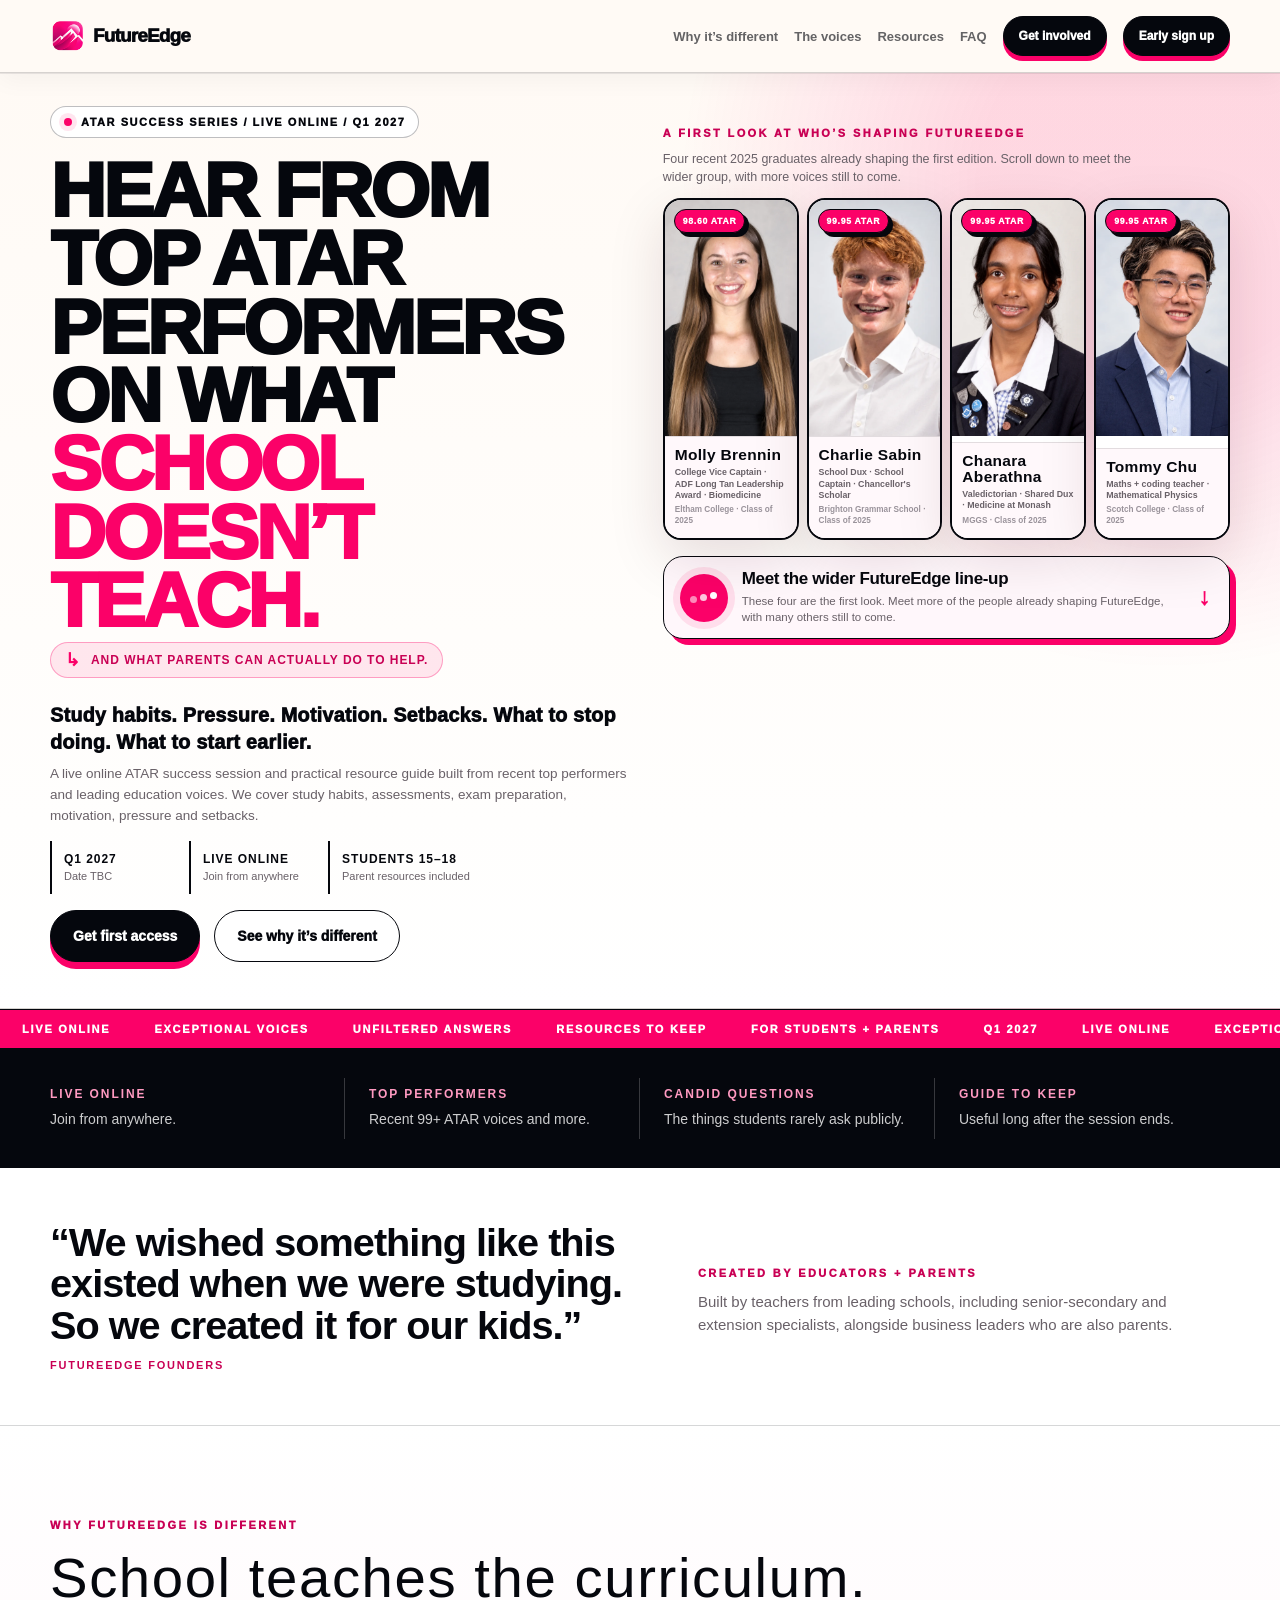
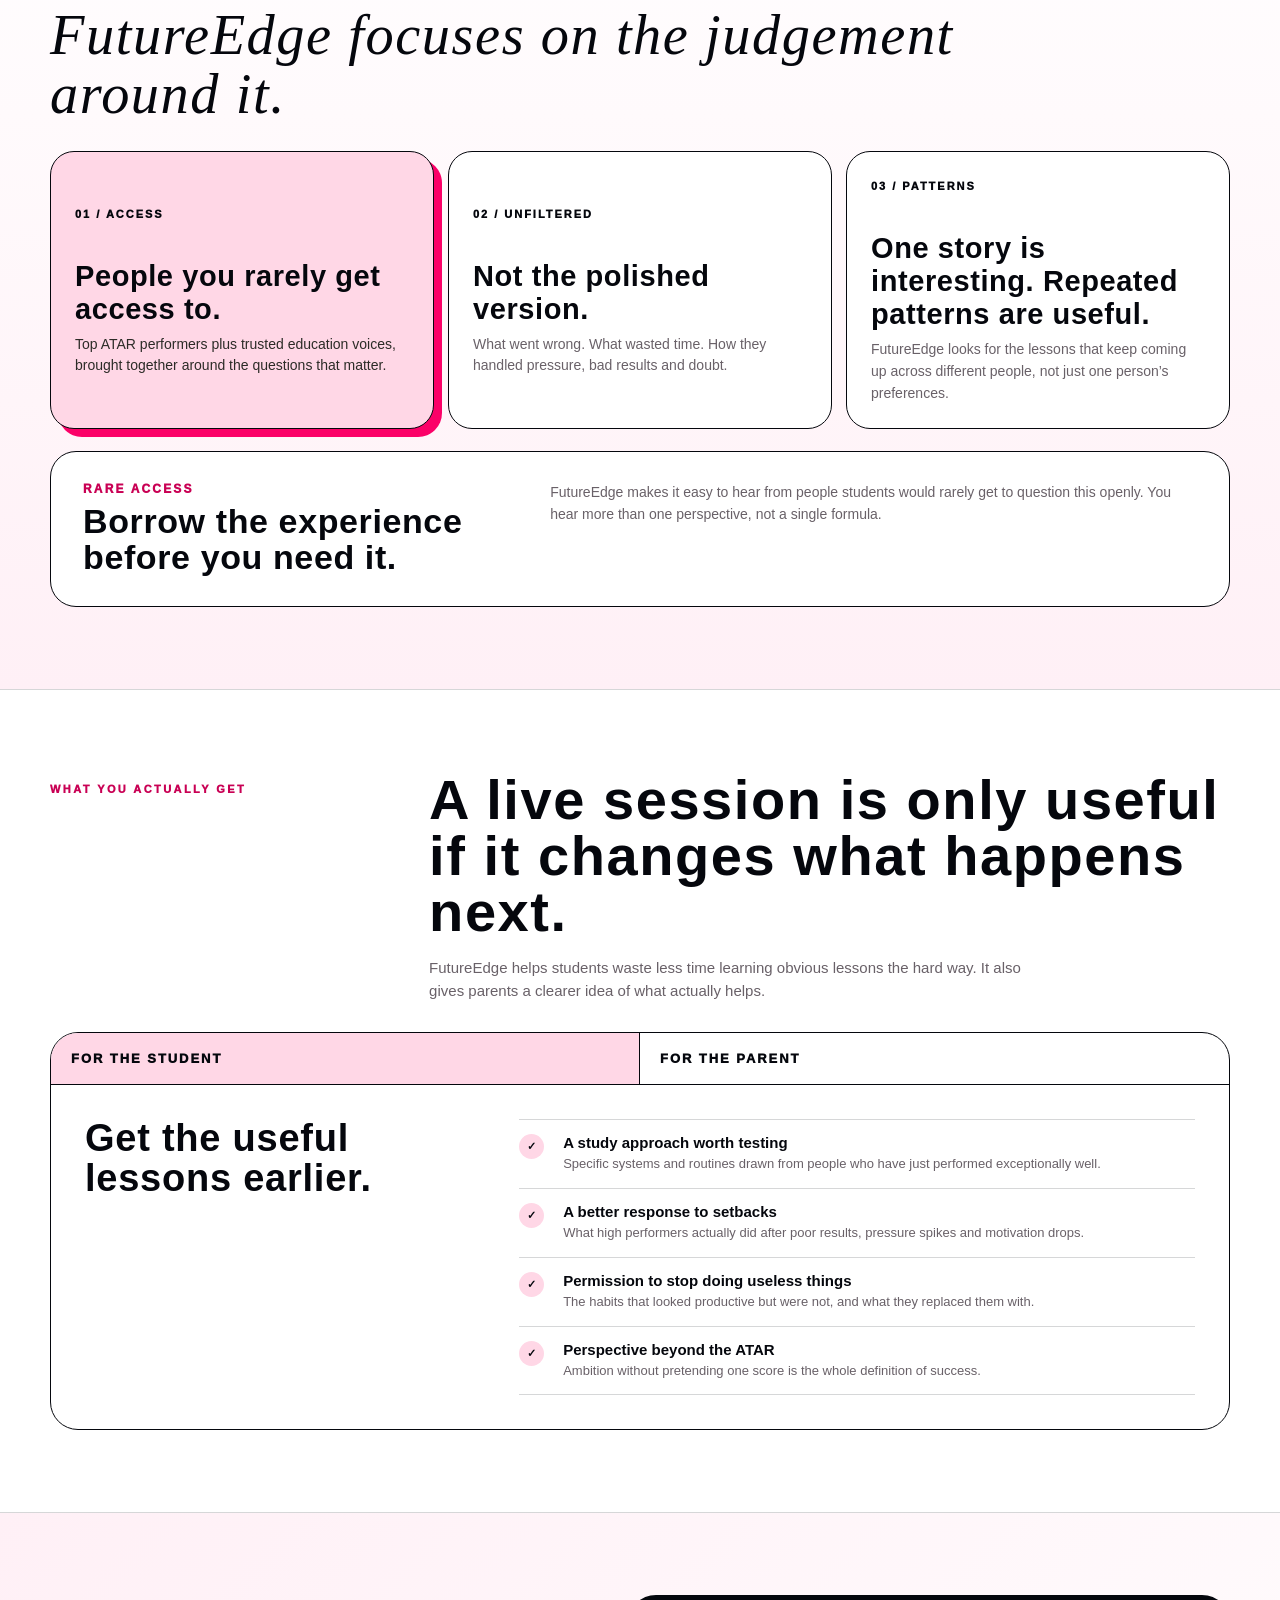
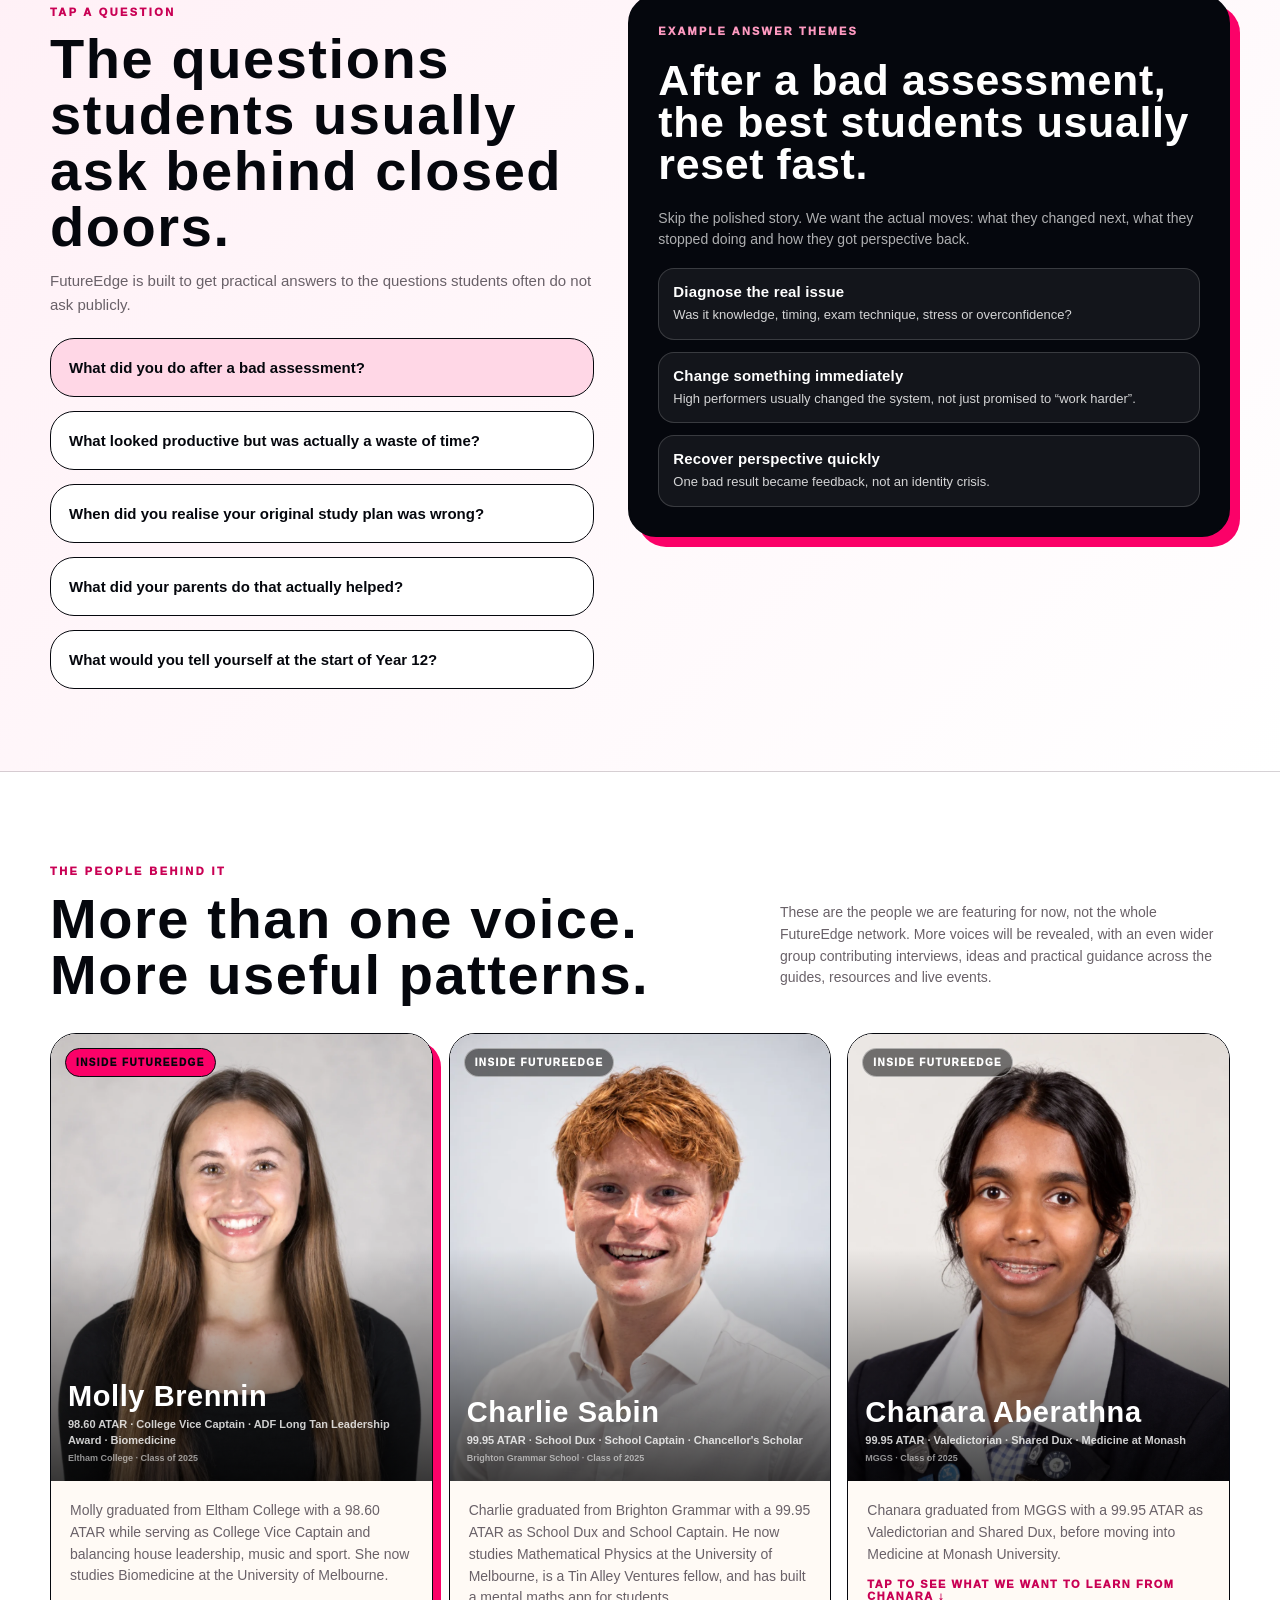
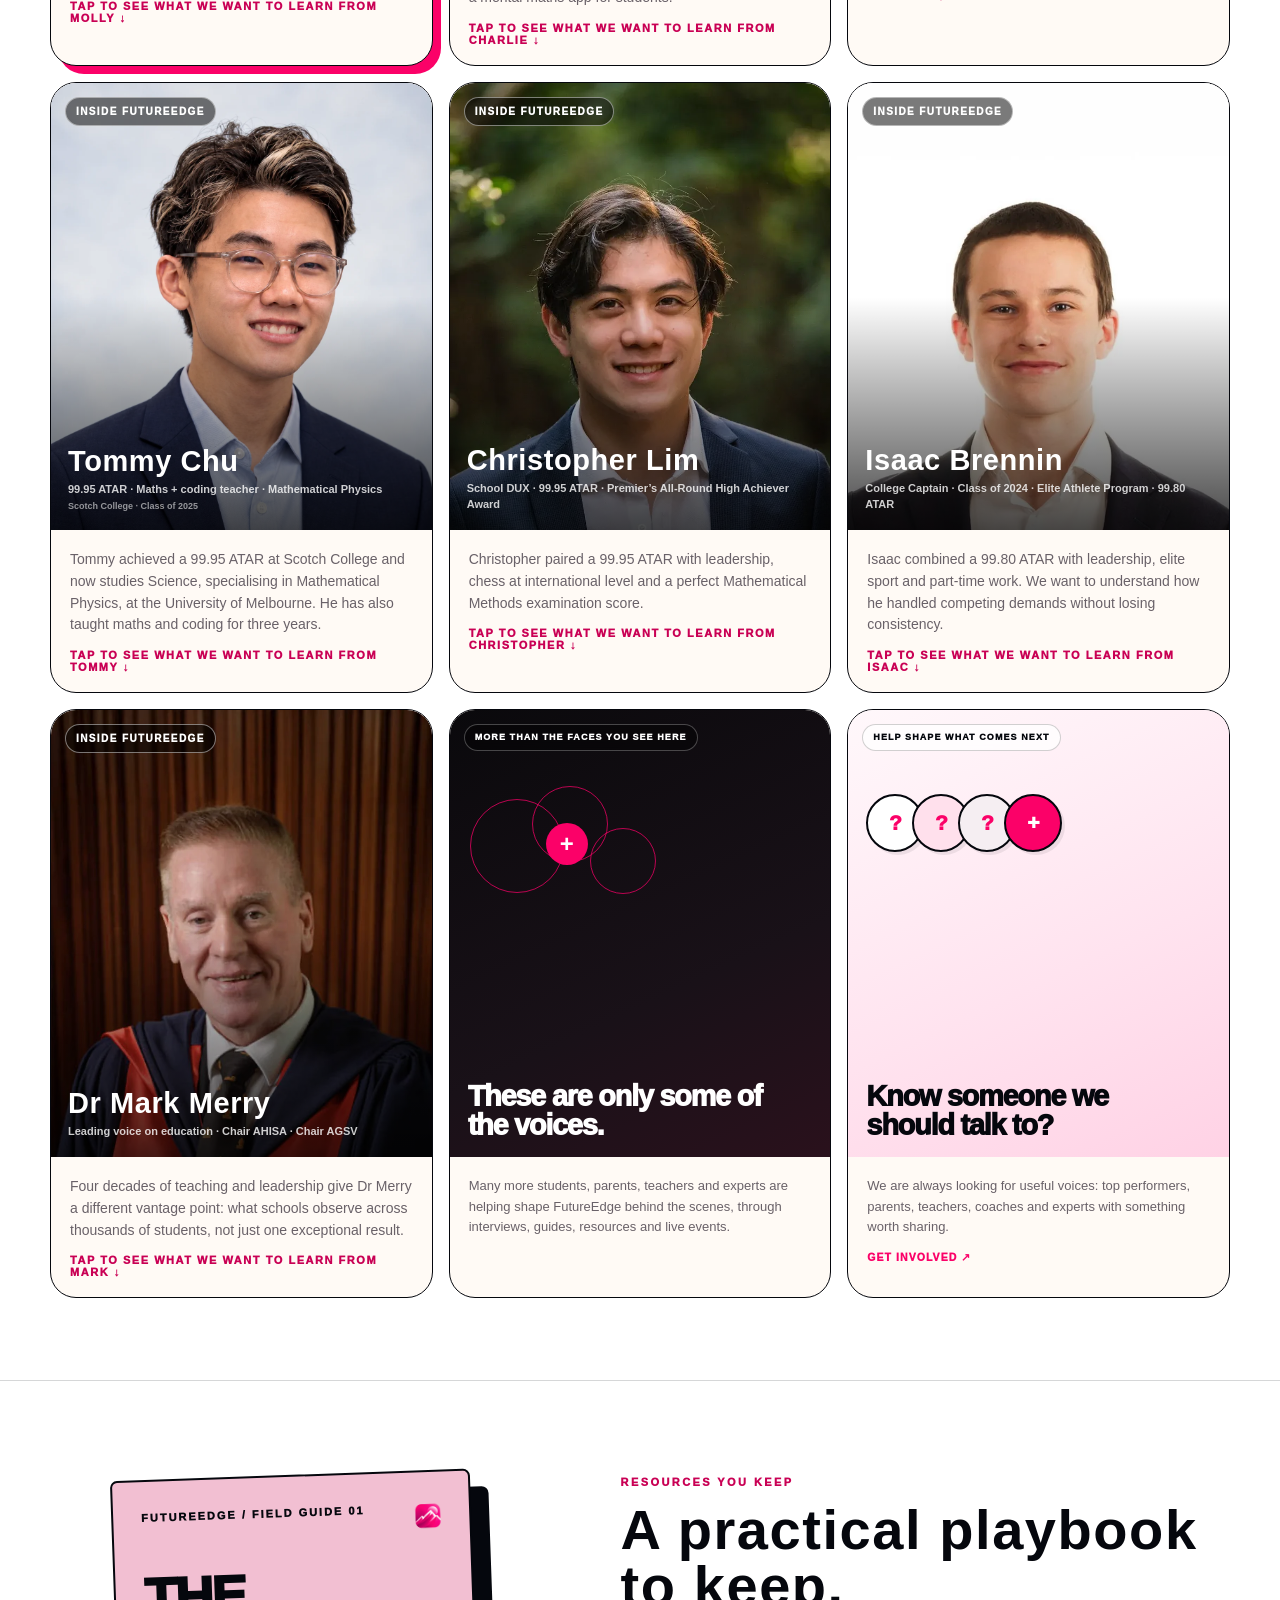
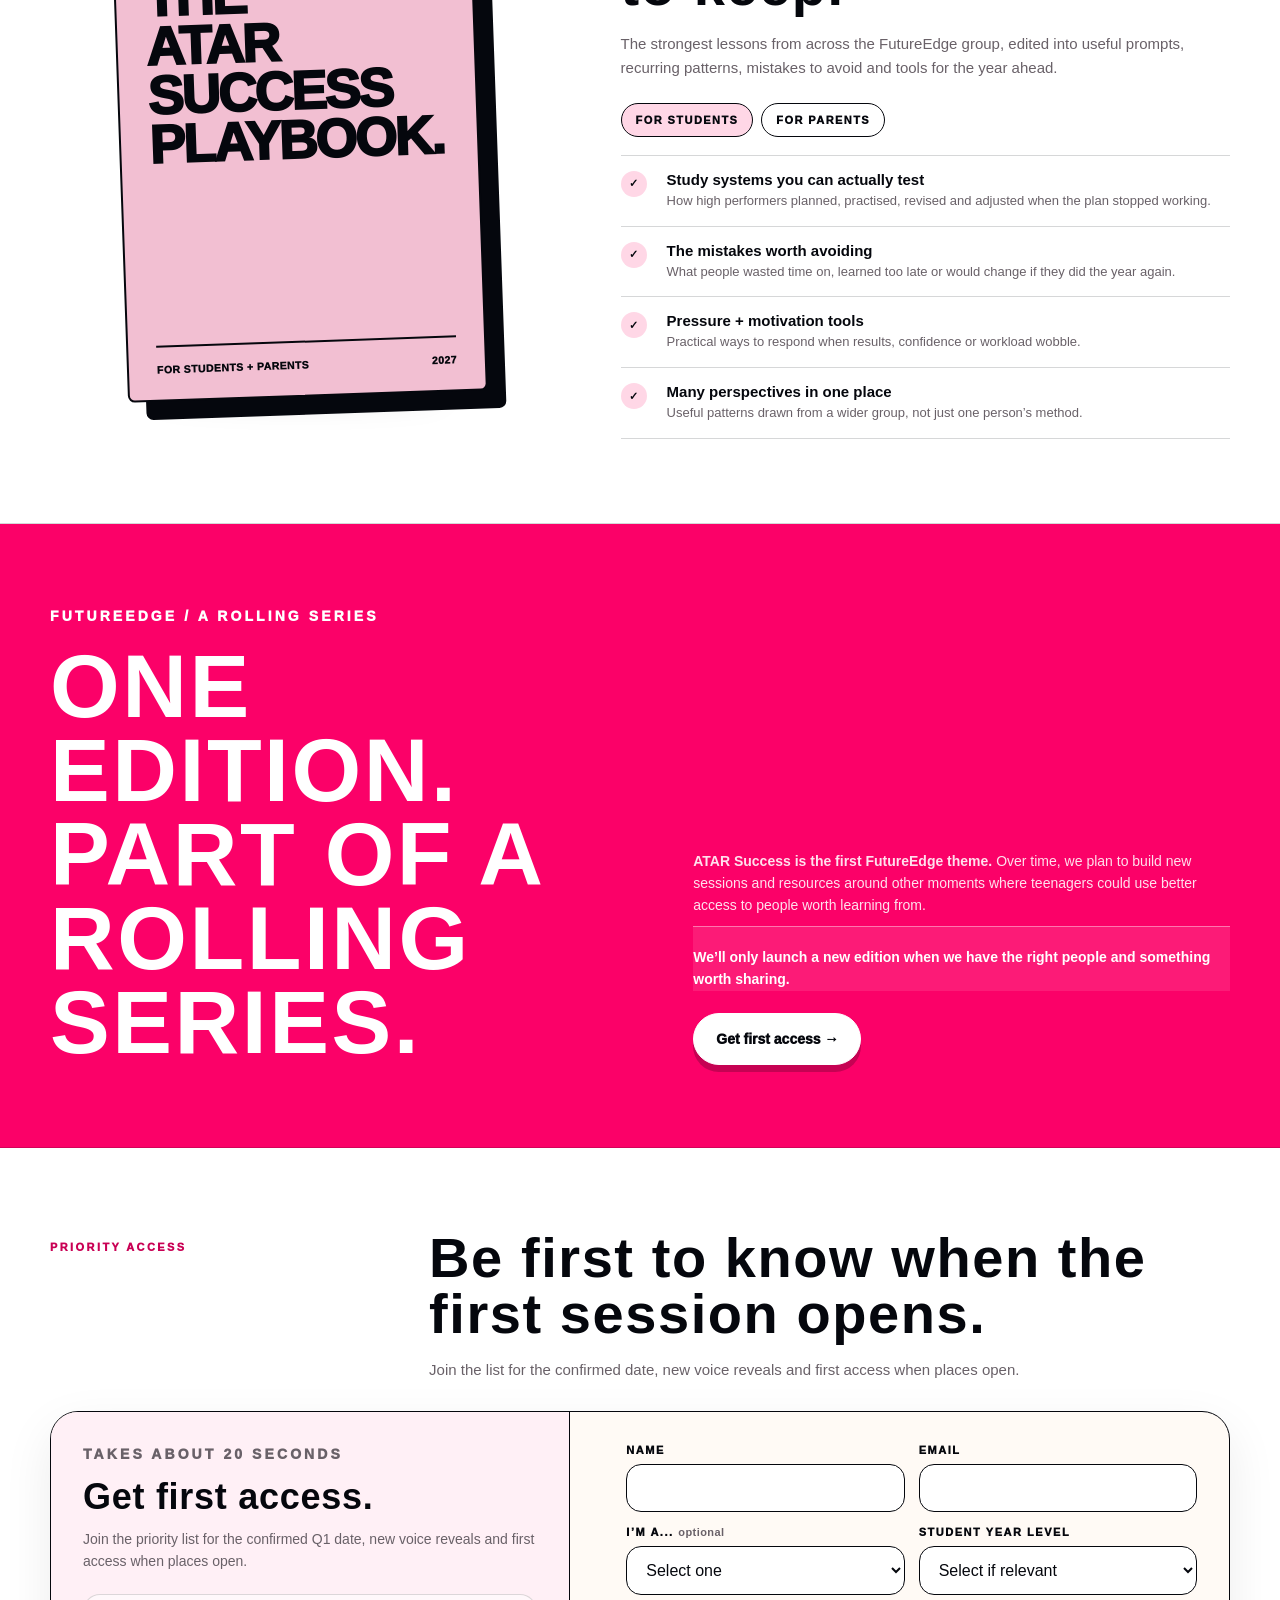
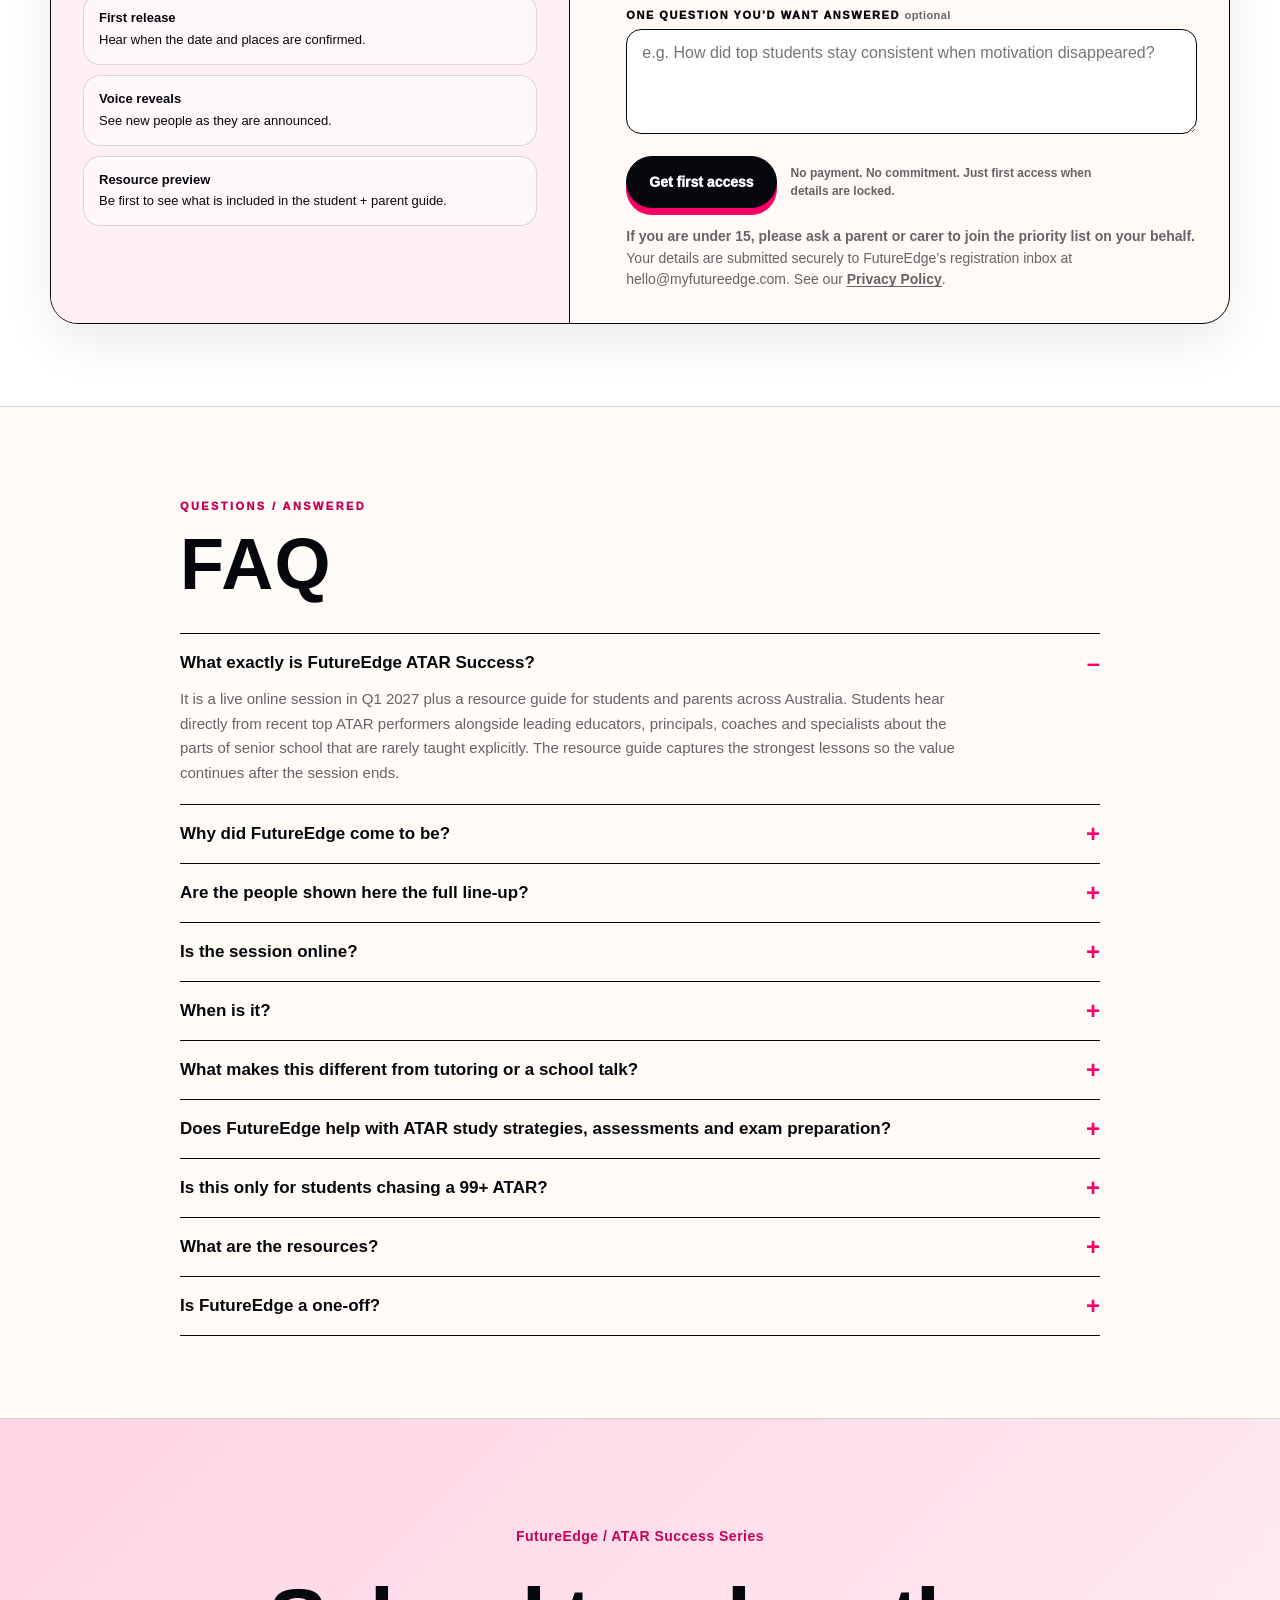
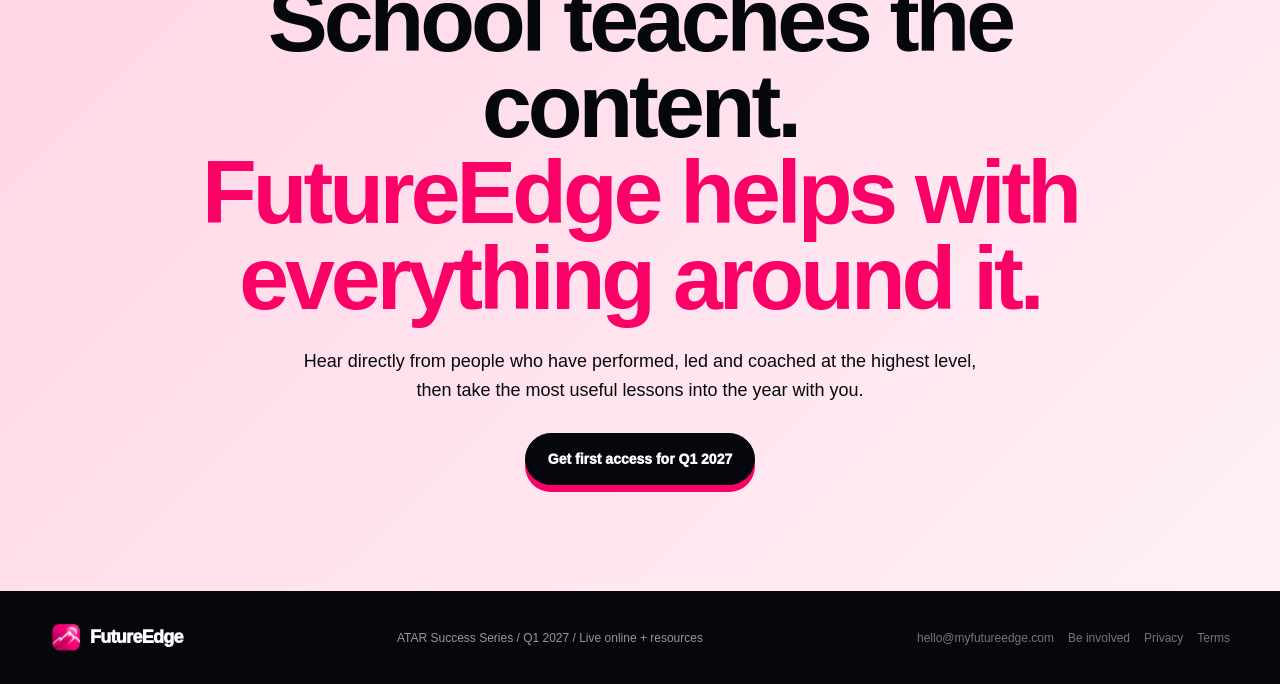
==== commit cc80e888: "Add files via upload" ====
--- a/index.html
+++ b/index.html
@@ -78,7 +78,7 @@
   ]
 }
 </script>
-<link href="assets/styles-20260909q.css" rel="stylesheet"/>
+<link href="assets/styles-20260909r.css" rel="stylesheet"/>
 <style id="mobile-nav-critical">
 .mobile-nav{display:none!important;border:0!important;padding:0!important;margin:0!important}.mobile-menu{display:none!important}.mobile-cta{display:none}.mobile-nav>summary::before,.mobile-nav>summary::after{display:none!important;content:none!important}
 @media(max-width:720px){body{padding-top:64px!important}.nav{position:fixed!important;top:0!important;left:0!important;right:0!important;width:100%!important;z-index:500!important;background:#fffaf5!important;backdrop-filter:none!important;-webkit-backdrop-filter:none!important;overflow:visible!important}.nav-inner{height:64px!important}.nav-links{display:none!important}.mobile-nav{display:block!important;margin-left:auto!important;border:0!important;padding:0!important}.menu-toggle{display:flex!important}.mobile-nav[open]>.mobile-menu{display:block!important}}
@@ -228,9 +228,7 @@
 <article class="voice-card" data-voice="chris" tabindex="0"><div class="voice-image"><img alt="Christopher Lim" src="assets/christopher-lim.webp"/><div class="voice-label">Inside FutureEdge</div><div class="voice-name"><h3>Christopher Lim</h3><p>School DUX · 99.95 ATAR · Premier’s All-Round High Achiever Award</p></div></div><div class="voice-copy"><p>Christopher paired a 99.95 ATAR with leadership, chess at international level and a perfect Mathematical Methods examination score.</p><div class="voice-toggle">Tap to see what we want to learn from Christopher ↓</div><div class="voice-more"><strong>What FutureEdge wants to unpack:</strong> what mastery actually looked like day-to-day, how he knew where to spend effort, and how someone operating at the very top avoided simply doing more of everything.</div></div></article>
 <article class="voice-card" data-voice="isaac" tabindex="0"><div class="voice-image"><img alt="Isaac Brennin" src="assets/isaac-brennin.webp"/><div class="voice-label">Inside FutureEdge</div><div class="voice-name"><h3>Isaac Brennin</h3><p>College Captain · Class of 2024 · Elite Athlete Program · 99.80 ATAR</p></div></div><div class="voice-copy"><p>Isaac combined a 99.80 ATAR with leadership, elite sport and part-time work. We want to understand how he handled competing demands without losing consistency.</p><div class="voice-toggle">Tap to see what we want to learn from Isaac ↓</div><div class="voice-more"><strong>What FutureEdge wants to unpack:</strong> how he structured time, protected consistency across a crowded week, and kept taking small steps even when nobody was watching.</div></div></article>
 <article class="voice-card" data-voice="mark" tabindex="0"><div class="voice-image"><img alt="Dr Mark Merry" src="assets/dr-mark-merry.webp"/><div class="voice-label">Inside FutureEdge</div><div class="voice-name"><h3>Dr Mark Merry</h3><p>Leading voice on education · Chair AHISA · Chair AGSV</p></div></div><div class="voice-copy"><p>Four decades of teaching and leadership give Dr Merry a different vantage point: what schools observe across thousands of students, not just one exceptional result.</p><div class="voice-toggle">Tap to see what we want to learn from Mark ↓</div><div class="voice-more"><strong>What FutureEdge wants to unpack:</strong> what separates healthy ambition from destructive pressure, what families misunderstand about senior school, and what students need around them to thrive as well as perform.</div></div></article>
-
-
-</div><div class="voice-teaser-grid"><article aria-label="More FutureEdge voices behind the scenes" class="voice-teaser-card voice-teaser-network">
+<article aria-label="More FutureEdge voices behind the scenes" class="voice-teaser-card voice-teaser-network">
 <div class="voice-teaser-visual">
 <div class="voice-teaser-label">More than the faces you see here</div>
 <div aria-hidden="true" class="voice-network-rings"><span></span><span></span><span></span><b>+</b></div>
@@ -244,7 +242,8 @@
 <div class="voice-teaser-headline">Know someone we should talk to?</div>
 </div>
 <div class="voice-teaser-copy"><p>We are always looking for useful voices: top performers, parents, teachers, coaches and experts with something worth sharing.</p><a href="/speakertab">Get involved ↗</a></div>
-</article></div>
+</article>
+</div>
 </div>
 </section>
 <section class="guide" id="guide">
--- a/assets/styles-20260909r.css
+++ b/assets/styles-20260909r.css
@@ -0,0 +1,1815 @@
+:root{
+  --paper:#fffaf5;
+  --paper-2:#f6eee9;
+  --white:#ffffff;
+  --ink:#05070d;
+  --muted:#696168;
+  --line:rgba(5,7,13,.16);
+  --brand:#fb0168;
+  --brand-deep:#c90054;
+  --brand-soft:#ffd7e6;
+  --brand-wash:#fff0f6;
+  --orange:#fb0168;
+  --orange-soft:#ffd7e6;
+  --acid:#ffc2d8;
+  --acid-soft:#fff0f6;
+  --max:1180px;
+  --shadow:0 20px 60px rgba(20,20,20,.12);
+}
+*{box-sizing:border-box}
+html{scroll-behavior:smooth}
+body{margin:0;background:var(--paper);color:var(--ink);font-family:Inter,ui-sans-serif,-apple-system,BlinkMacSystemFont,"Segoe UI",sans-serif;overflow-x:hidden}
+a{color:inherit;text-decoration:none}
+button,input,select,textarea{font:inherit}
+button{color:inherit}
+img{display:block;max-width:100%}
+.wrap{width:min(var(--max),calc(100% - 36px));margin:0 auto}
+.eyebrow{font-size:11px;letter-spacing:.22em;text-transform:uppercase;font-weight:950}
+.muted{color:var(--muted)}
+.pill{display:inline-flex;align-items:center;gap:9px;border:1.5px solid var(--ink);border-radius:999px;padding:9px 13px;font-size:11px;font-weight:950;letter-spacing:.14em;text-transform:uppercase;background:rgba(255,255,255,.48)}
+.pill::before{content:"";width:8px;height:8px;border-radius:50%;background:var(--orange)}
+.btn{display:inline-flex;align-items:center;justify-content:center;min-height:52px;padding:0 22px;border-radius:999px;border:1.5px solid var(--ink);font-size:14px;font-weight:950;cursor:pointer;transition:.18s ease;background:transparent}
+.btn:hover{transform:translateY(-2px)}
+.btn-dark{background:var(--ink);color:white;box-shadow:0 7px 0 var(--orange)}
+.btn-dark:hover{transform:translateY(3px);box-shadow:0 4px 0 var(--orange)}
+.btn-light{background:white}
+
+.nav{position:sticky;top:0;z-index:80;background:rgba(255,249,239,.91);backdrop-filter:blur(14px);border-bottom:1px solid var(--line)}
+.nav-inner{height:72px;display:flex;align-items:center;justify-content:space-between;gap:22px}
+.brand{display:flex;align-items:center;gap:11px;font-size:20px;font-weight:950;letter-spacing:.015em}
+.brand-mark{width:31px;height:31px;border-radius:50%;background:var(--ink);color:var(--acid);display:grid;place-items:center;font-size:10px;font-weight:950}
+.nav-links{display:flex;align-items:center;gap:23px;font-size:13px;font-weight:850}
+.nav-links a:not(.btn){opacity:.62}.nav-links a:not(.btn):hover{opacity:1}
+
+.hero{padding:62px 0 72px;position:relative}
+.hero::after{content:"";position:absolute;z-index:-1;right:-180px;top:35px;width:470px;height:470px;border-radius:50%;background:var(--acid-soft);opacity:.7}
+.hero-grid{display:grid;grid-template-columns:1.06fr .94fr;gap:46px;align-items:center}
+h1{margin:24px 0 0;font-size:clamp(58px,8vw,103px);line-height:.92;letter-spacing:.005em;max-width:850px;font-weight:950}
+h1 .accent{color:var(--orange)}
+.hero-copy{font-size:clamp(19px,2.05vw,25px);line-height:1.52;letter-spacing:.01em;max-width:790px;margin:28px 0 14px}
+.hero-copy strong{font-weight:950}
+.hero-sub{font-size:15px;line-height:1.68;color:var(--muted);max-width:720px;margin:0 0 26px}
+.hero-actions{display:flex;align-items:center;gap:14px;flex-wrap:wrap}
+.micro{font-size:12px;color:var(--muted);font-weight:750;max-width:340px;line-height:1.5}
+
+.product-switch{margin-top:30px;border-top:1.5px solid var(--ink);border-bottom:1.5px solid var(--ink);max-width:790px}
+.product-switch-tabs{display:flex}
+.product-switch-btn{flex:1;border:0;border-right:1.5px solid var(--ink);background:transparent;padding:14px 12px;font-size:11px;letter-spacing:.16em;text-transform:uppercase;font-weight:950;cursor:pointer;text-align:left}
+.product-switch-btn:last-child{border-right:0}
+.product-switch-btn.active{background:var(--acid)}
+.product-switch-panel{padding:19px 0;display:grid;grid-template-columns:.7fr 1.3fr;gap:24px;align-items:start}
+.product-switch-panel h3{font-size:25px;letter-spacing:.02em;margin:0;line-height:1.06}
+.product-switch-panel p{margin:0;color:var(--muted);font-size:14px;line-height:1.6}
+
+.portrait-stage{position:relative;min-height:620px}
+.profile-card{position:absolute;overflow:hidden;border-radius:27px;border:2px solid var(--ink);background:white;box-shadow:var(--shadow);transition:.24s ease}
+.profile-card img{width:100%;height:100%;object-fit:cover;object-position:center top}
+.profile-card:hover{transform:translateY(-7px) rotate(0deg)!important;z-index:30}
+.profile-card .badge{position:absolute;left:13px;bottom:13px;background:var(--paper);border:1.5px solid var(--ink);border-radius:17px;padding:9px 11px;max-width:87%;box-shadow:0 6px 18px rgba(0,0,0,.12)}
+.profile-card .badge b{display:block;font-size:13px;margin-bottom:3px;letter-spacing:.01em}
+.profile-card .badge span{display:block;font-size:10px;line-height:1.36;color:var(--muted);font-weight:850}
+.profile-card.ghost{background:linear-gradient(135deg,var(--paper-2),#fff);display:grid;place-items:center;color:var(--muted);border-style:dashed;box-shadow:none}
+.profile-card.ghost::before{content:"?";width:70px;height:70px;border-radius:50%;display:grid;place-items:center;background:var(--ink);color:var(--acid);font-size:29px;font-weight:950}
+.profile-card.ghost .ghost-label{position:absolute;left:12px;right:12px;bottom:13px;text-align:center;font-size:10px;line-height:1.4;font-weight:950;letter-spacing:.11em;text-transform:uppercase}
+.profile-card.g1{width:43%;height:52%;left:2%;top:5%;transform:rotate(-7deg);z-index:1}
+.profile-card.g2{width:40%;height:48%;right:2%;top:7%;transform:rotate(7deg);z-index:1}
+.profile-card.g3{width:39%;height:44%;right:18%;bottom:1%;transform:rotate(4deg);z-index:1}
+.profile-card.one{width:46%;height:60%;left:0;top:12%;transform:rotate(-3deg);z-index:4}
+.profile-card.two{width:46%;height:60%;right:0;top:1%;transform:rotate(4deg);z-index:5}
+.profile-card.three{width:44%;height:54%;right:19%;bottom:0;transform:rotate(-1deg);z-index:6}
+.stage-label{position:absolute;z-index:15;right:-1%;top:37%;max-width:190px;padding:15px 16px;background:var(--acid);border:2px solid var(--ink);border-radius:21px;box-shadow:7px 7px 0 var(--ink);font-size:13px;line-height:1.25;font-weight:950;letter-spacing:.015em}
+
+.ticker{border-top:1.5px solid var(--ink);border-bottom:1.5px solid var(--ink);overflow:hidden;background:var(--orange)}
+.ticker-track{display:flex;width:max-content;animation:scroll 29s linear infinite;padding:13px 0;font-weight:950;text-transform:uppercase;letter-spacing:.16em;font-size:11px}
+.ticker-track span{padding:0 22px}
+@keyframes scroll{to{transform:translateX(-50%)}}
+
+section{padding:94px 0;border-bottom:1px solid var(--line)}
+.section-head{display:grid;grid-template-columns:.58fr 1.42fr;gap:70px;align-items:start;margin-bottom:44px}
+.section-title{margin:0;font-size:clamp(40px,5.4vw,70px);line-height:.99;letter-spacing:.015em;max-width:860px}
+.section-copy{font-size:18px;line-height:1.64;color:var(--muted);max-width:740px;margin:16px 0 0}
+
+.proof-strip{background:var(--ink);color:white;padding:29px 0;border-bottom:0}
+.proof-grid{display:grid;grid-template-columns:repeat(4,1fr)}
+.proof-item{padding:8px 24px;border-right:1px solid rgba(255,255,255,.2)}
+.proof-item:first-child{padding-left:0}.proof-item:last-child{border-right:0}
+.proof-item b{display:block;color:var(--acid);font-size:12px;letter-spacing:.16em;text-transform:uppercase;margin-bottom:7px}
+.proof-item span{display:block;font-size:15px;line-height:1.46;color:rgba(255,255,255,.8)}
+
+.difference{background:white}
+.big-line{font-size:clamp(42px,6.2vw,82px);line-height:1.01;letter-spacing:.012em;max-width:1110px;margin:0 0 42px}
+.big-line em{font-family:Georgia,serif;font-weight:400}
+.value-tabs{display:grid;grid-template-columns:repeat(3,1fr);gap:14px}
+.value-tab{border:1.5px solid var(--ink);border-radius:24px;padding:24px;text-align:left;background:var(--paper);min-height:210px;cursor:pointer;transition:.18s ease}
+.value-tab:hover{transform:translateY(-4px)}
+.value-tab.active{background:var(--acid);box-shadow:8px 8px 0 var(--ink)}
+.value-tab .num{font-size:11px;letter-spacing:.18em;text-transform:uppercase;font-weight:950}
+.value-tab h3{font-size:29px;letter-spacing:.02em;margin:38px 0 8px}
+.value-tab p{font-size:14px;line-height:1.54;color:var(--muted);margin:0}
+.value-tab.active p{color:#2c2b27}
+.value-detail{margin-top:22px;border:1.5px solid var(--ink);border-radius:26px;padding:30px 32px;background:var(--paper);display:grid;grid-template-columns:.8fr 1.2fr;gap:36px;align-items:start}
+.value-detail-kicker{font-size:12px;text-transform:uppercase;letter-spacing:.18em;font-weight:950;color:var(--orange)}
+.value-detail h4{font-size:34px;line-height:1.05;letter-spacing:.018em;margin:8px 0 0}
+.value-detail p{font-size:17px;line-height:1.63;color:var(--muted);margin:0}
+
+.outcomes{background:var(--paper)}
+.outcome-shell{border:1.5px solid var(--ink);border-radius:28px;overflow:hidden;background:white}
+.outcome-tabs{display:grid;grid-template-columns:1fr 1fr;border-bottom:1.5px solid var(--ink)}
+.outcome-tab{padding:18px 20px;border:0;border-right:1.5px solid var(--ink);background:transparent;font-weight:950;font-size:13px;letter-spacing:.15em;text-transform:uppercase;text-align:left;cursor:pointer}
+.outcome-tab:last-child{border-right:0}.outcome-tab.active{background:var(--orange-soft)}
+.outcome-content{display:grid;grid-template-columns:.72fr 1.28fr;gap:54px;padding:34px}
+.outcome-content h3{font-size:38px;line-height:1.03;letter-spacing:.02em;margin:0}
+.outcome-list{display:grid;border-top:1px solid var(--line)}
+.outcome-row{display:grid;grid-template-columns:32px 1fr;gap:12px;padding:14px 0;border-bottom:1px solid var(--line)}
+.outcome-row i{width:25px;height:25px;border-radius:50%;display:grid;place-items:center;background:var(--acid);font-style:normal;font-size:11px;font-weight:950}
+.outcome-row b{display:block;font-size:15px;margin-bottom:3px}.outcome-row span{font-size:13px;line-height:1.52;color:var(--muted)}
+
+.questions{background:var(--paper-2)}
+.question-wrap{display:grid;grid-template-columns:.9fr 1.1fr;gap:58px;align-items:start}
+.question-display{position:sticky;top:105px;border:2px solid var(--ink);background:var(--ink);color:white;border-radius:28px;padding:34px;min-height:360px;box-shadow:10px 10px 0 var(--orange)}
+.question-display .label{font-size:11px;letter-spacing:.2em;text-transform:uppercase;font-weight:950;color:var(--acid)}
+.question-display blockquote{margin:54px 0 0;font-size:clamp(34px,4.5vw,57px);line-height:1.03;letter-spacing:.015em;font-weight:900}
+.question-display p{margin:23px 0 0;font-size:14px;line-height:1.6;color:rgba(255,255,255,.68)}
+.question-buttons{display:grid;gap:10px}
+.question-btn{width:100%;text-align:left;border:1.5px solid var(--ink);border-radius:20px;background:white;padding:17px 18px;cursor:pointer;font-weight:850;font-size:15px;line-height:1.4;transition:.16s ease}
+.question-btn:hover{transform:translateX(4px)}.question-btn.active{background:var(--acid)}
+
+.voices{background:white}
+.voice-intro{display:flex;align-items:end;justify-content:space-between;gap:24px;margin-bottom:30px}
+.voice-intro .small-note{max-width:450px;color:var(--muted);font-size:14px;line-height:1.55}
+.voice-grid{display:grid;grid-template-columns:repeat(3,1fr);gap:16px}
+.voice-card{border:1.5px solid var(--ink);border-radius:26px;overflow:hidden;background:var(--paper);cursor:pointer;position:relative}
+.voice-image{aspect-ratio:4/4.7;position:relative;overflow:hidden;background:#eee}
+.voice-image img{width:100%;height:100%;object-fit:cover;object-position:center top;transition:.3s ease}.voice-card:hover .voice-image img{transform:scale(1.025)}
+.voice-image::after{content:"";position:absolute;inset:0;background:linear-gradient(180deg,transparent 48%,rgba(0,0,0,.72) 100%)}
+.voice-label{position:absolute;left:14px;top:14px;z-index:2;padding:8px 10px;border-radius:999px;border:1px solid rgba(255,255,255,.45);background:rgba(0,0,0,.52);color:white;font-size:10px;letter-spacing:.14em;text-transform:uppercase;font-weight:950}
+.voice-name{position:absolute;z-index:2;left:17px;right:17px;bottom:17px;color:white}.voice-name h3{margin:0 0 4px;font-size:29px;letter-spacing:.02em}.voice-name p{margin:0;font-size:11px;line-height:1.45;color:rgba(255,255,255,.8);font-weight:800}
+.voice-copy{padding:19px}.voice-copy p{margin:0;font-size:13px;line-height:1.58;color:var(--muted)}
+.voice-more{display:none;margin-top:14px;padding-top:14px;border-top:1px solid var(--line);font-size:13px;line-height:1.55;color:var(--ink)}
+.voice-card.open .voice-more{display:block}.voice-toggle{margin-top:13px;font-size:11px;letter-spacing:.14em;text-transform:uppercase;font-weight:950;color:var(--orange)}
+.reveal-wall{display:grid;grid-template-columns:repeat(6,1fr);gap:10px;margin-top:16px}
+.reveal-card{min-height:135px;border:1.5px dashed var(--ink);border-radius:20px;background:linear-gradient(145deg,var(--paper-2),white);display:flex;flex-direction:column;justify-content:space-between;padding:14px;transition:.16s ease}.reveal-card:hover{background:var(--acid-soft);transform:translateY(-3px)}
+.reveal-icon{width:36px;height:36px;border-radius:50%;display:grid;place-items:center;background:var(--ink);color:var(--acid);font-weight:950}.reveal-card b{font-size:11px;letter-spacing:.12em;text-transform:uppercase;line-height:1.4}
+
+.guide{background:var(--paper)}
+.guide-grid{display:grid;grid-template-columns:.9fr 1.1fr;gap:75px;align-items:center}
+.book-stage{display:flex;justify-content:center;position:relative;min-height:520px}
+.book-stage::before{content:"";position:absolute;bottom:34px;width:76%;height:32px;border-radius:50%;background:rgba(0,0,0,.17);filter:blur(12px)}
+.book{width:min(390px,90%);aspect-ratio:.73;border:2px solid var(--ink);border-radius:8px;background:var(--acid);box-shadow:18px 18px 0 var(--ink);padding:28px;display:flex;flex-direction:column;justify-content:space-between;transform:rotate(-3deg);position:relative;z-index:2}
+.book .edition{font-size:11px;letter-spacing:.18em;font-weight:950;text-transform:uppercase}.book h3{font-size:50px;line-height:.94;letter-spacing:.02em;margin:0}.book p{margin:0;font-size:14px;line-height:1.5;max-width:250px}.book-foot{border-top:1.5px solid var(--ink);padding-top:14px;font-size:11px;font-weight:900;display:flex;justify-content:space-between;gap:20px;text-transform:uppercase;letter-spacing:.1em}
+.audience-tabs{display:flex;gap:8px;margin-top:28px}.audience-tab{border:1.5px solid var(--ink);border-radius:999px;padding:10px 14px;background:white;font-size:11px;letter-spacing:.13em;text-transform:uppercase;font-weight:950;cursor:pointer}.audience-tab.active{background:var(--orange-soft)}
+.audience-panel{display:grid;gap:0;border-top:1px solid var(--line);margin-top:18px}.audience-point{display:grid;grid-template-columns:34px 1fr;gap:12px;padding:15px 0;border-bottom:1px solid var(--line)}.check{width:26px;height:26px;border-radius:50%;display:grid;place-items:center;background:var(--acid);font-size:11px;font-weight:950}.audience-point b{display:block;font-size:15px;margin-bottom:3px}.audience-point span{font-size:13px;line-height:1.52;color:var(--muted)}
+
+.series{background:var(--orange)}
+.series-row{display:grid;grid-template-columns:1.05fr .95fr;gap:60px;align-items:end}.series h2{font-size:clamp(52px,7vw,94px);line-height:.94;letter-spacing:.015em;margin:16px 0 0}.series p{font-size:19px;line-height:1.6;margin:0}.series-note{margin-top:22px;padding-top:20px;border-top:1.5px solid var(--ink);font-size:13px;line-height:1.55;font-weight:750}
+
+.form-section{background:white}
+.form-panel{display:grid;grid-template-columns:.9fr 1.1fr;border:1.5px solid var(--ink);border-radius:28px;overflow:hidden;background:var(--paper)}
+.form-side{padding:32px;background:var(--acid-soft);border-right:1.5px solid var(--ink)}.form-side h3{font-size:38px;line-height:1.03;letter-spacing:.02em;margin:12px 0 14px}.form-side p{margin:0;color:var(--muted);line-height:1.62}.form-points{display:grid;gap:10px;margin-top:22px}.form-point{padding:14px 15px;border:1px solid rgba(21,21,21,.15);border-radius:17px;background:rgba(255,255,255,.55);font-size:13px;line-height:1.45}.form-point b{display:block;margin-bottom:3px}
+.form-wrap{padding:32px}.lead-form{display:grid;grid-template-columns:1fr 1fr;gap:14px}.field{display:flex;flex-direction:column;gap:8px}.field.full{grid-column:1/-1}.field label{font-size:11px;font-weight:950;letter-spacing:.14em;text-transform:uppercase}.field input,.field select,.field textarea{width:100%;padding:14px 15px;border:1.5px solid var(--ink);border-radius:15px;background:white;color:var(--ink);outline:none}.field input:focus,.field select:focus,.field textarea:focus{box-shadow:0 0 0 4px var(--acid-soft)}.field textarea{min-height:105px;resize:vertical}.form-actions{display:flex;gap:14px;align-items:center;flex-wrap:wrap;margin-top:8px}.form-status{display:none;margin-top:14px;border-radius:15px;padding:13px 14px;font-size:13px;line-height:1.5}.form-status.success{display:block;background:var(--acid-soft);border:1px solid rgba(21,21,21,.14)}.form-status.error{display:block;background:var(--orange-soft);border:1px solid rgba(21,21,21,.14)}.privacy{font-size:11px;color:var(--muted);line-height:1.45;margin:10px 0 0}
+
+.faq{max-width:920px;margin:0 auto}.faq h2{font-size:clamp(42px,6vw,72px);letter-spacing:.018em;margin:0 0 28px}details{border-top:1.5px solid var(--ink);padding:19px 0}details:last-child{border-bottom:1.5px solid var(--ink)}summary{cursor:pointer;list-style:none;display:flex;justify-content:space-between;gap:20px;font-size:17px;font-weight:900}summary::-webkit-details-marker{display:none}summary::after{content:"+";font-size:24px;line-height:.8;color:var(--orange)}details[open] summary::after{content:"–"}details p{font-size:15px;line-height:1.64;color:var(--muted);max-width:790px;margin:14px 0 0}
+
+.closing{padding:106px 0;background:var(--acid);text-align:center;border-bottom:0}.closing h2{font-size:clamp(52px,7vw,96px);line-height:.94;letter-spacing:.012em;max-width:980px;margin:0 auto 26px}.closing h2 span{color:var(--orange)}.closing p{font-size:18px;line-height:1.6;max-width:710px;margin:0 auto 29px}
+footer{background:var(--ink);color:white;padding:31px 0}.footer-inner{display:flex;justify-content:space-between;align-items:center;gap:20px;font-size:12px;color:rgba(255,255,255,.58)}.footer-brand{font-size:18px;font-weight:950;color:white;letter-spacing:.04em}
+
+@media(max-width:980px){
+  .nav-links a:not(.btn){display:none}
+  .hero-grid,.section-head,.question-wrap,.guide-grid,.series-row,.form-panel{grid-template-columns:1fr;gap:34px}
+  .proof-grid{grid-template-columns:1fr 1fr;gap:18px}.proof-item{border-right:0;padding:6px 0}
+  .value-tabs{grid-template-columns:1fr}.value-tab{min-height:0}.value-tab h3{margin-top:24px}
+  .value-detail,.outcome-content{grid-template-columns:1fr;gap:24px}
+  .voice-grid{grid-template-columns:1fr 1fr}.reveal-wall{grid-template-columns:repeat(3,1fr)}
+  .question-display{position:relative;top:auto}
+  .form-side{border-right:0;border-bottom:1.5px solid var(--ink)}
+  section{padding:78px 0}
+}
+@media(max-width:720px){
+  .wrap{width:min(var(--max),calc(100% - 24px))}.nav-inner{height:66px}.nav .btn{min-height:42px;padding:0 14px}
+  h1{font-size:57px;letter-spacing:.02em}.hero{padding-top:44px}.hero-copy{font-size:18px}.hero-actions{flex-direction:column;align-items:stretch}.hero-actions .btn{width:100%}
+  .product-switch-panel{grid-template-columns:1fr;gap:8px}.product-switch-btn{font-size:10px;padding:13px 8px}
+  .portrait-stage{min-height:0;display:flex;gap:12px;overflow-x:auto;scroll-snap-type:x mandatory;padding:4px 5px 18px;margin-right:-12px;scrollbar-width:none}.portrait-stage::-webkit-scrollbar{display:none}
+  .profile-card,.profile-card.one,.profile-card.two,.profile-card.three,.profile-card.g1,.profile-card.g2,.profile-card.g3{position:relative;inset:auto;transform:none!important;flex:0 0 76%;height:420px;width:auto;scroll-snap-align:center;z-index:auto}.profile-card.ghost{order:4;height:420px}.profile-card.one{order:1}.profile-card.two{order:2}.profile-card.three{order:3}.profile-card.g1{order:4}.profile-card.g2{order:5}.profile-card.g3{order:6}.stage-label{display:none}
+  .section-head{gap:20px}.section-title{font-size:43px;letter-spacing:.02em}.big-line{font-size:47px;letter-spacing:.018em}
+  .proof-grid{grid-template-columns:1fr}.voice-grid{grid-template-columns:1fr}.reveal-wall{grid-template-columns:1fr 1fr}.voice-intro{align-items:flex-start;flex-direction:column}.outcome-tabs{grid-template-columns:1fr 1fr}.outcome-tab{font-size:11px;padding:15px 12px}.outcome-content{padding:24px}.question-display{min-height:320px;padding:25px}.question-display blockquote{margin-top:42px}.book-stage{min-height:420px}.book{box-shadow:11px 11px 0 var(--ink)}.audience-tabs{display:grid;grid-template-columns:1fr 1fr}.lead-form{grid-template-columns:1fr}.field.full{grid-column:auto}.form-wrap,.form-side{padding:24px}.series h2{font-size:54px}.footer-inner{flex-direction:column;align-items:flex-start}.closing{padding:82px 0}.closing h2{font-size:54px}
+}
+@media(max-width:480px){.profile-card,.profile-card.one,.profile-card.two,.profile-card.three,.profile-card.g1,.profile-card.g2,.profile-card.g3{flex-basis:84%;height:395px}.reveal-wall{grid-template-columns:1fr 1fr}.proof-item span{font-size:14px}.value-detail{padding:23px}.voice-name h3{font-size:26px}}
+@media(prefers-reduced-motion:reduce){*{scroll-behavior:auto!important;animation:none!important;transition:none!important}}
+
+/* V6 refinement: clearer hierarchy, stronger proof, more whitespace */
+h1{letter-spacing:.024em}
+.section-title,.big-line,.series h2,.closing h2{letter-spacing:.028em}
+.hero-facts{display:flex;flex-wrap:wrap;gap:9px;margin:0 0 24px}
+.hero-facts span{display:flex;flex-direction:column;gap:2px;min-width:150px;padding:10px 13px;border-left:2px solid var(--ink);font-size:11px;line-height:1.35;color:var(--muted)}
+.hero-facts b{font-size:12px;color:var(--ink);letter-spacing:.08em;text-transform:uppercase}
+.portrait-stage{min-height:650px}
+.profile-card.one{width:57%;height:72%;left:0;top:7%;transform:rotate(-2deg);z-index:10}
+.profile-card.two{width:37%;height:48%;right:0;top:2%;transform:rotate(4deg);z-index:7}
+.profile-card.three{width:38%;height:47%;right:1%;bottom:0;transform:rotate(2deg);z-index:8}
+.profile-card.g1{width:38%;height:43%;right:10%;top:-2%;transform:rotate(10deg);z-index:1}
+.profile-card.g2{width:36%;height:41%;left:8%;bottom:-1%;transform:rotate(-10deg);z-index:1}
+.profile-card.g3{width:34%;height:38%;right:25%;bottom:3%;transform:rotate(8deg);z-index:1}
+.profile-card.g4{width:32%;height:36%;left:32%;top:0;transform:rotate(-5deg);z-index:1}
+.profile-card.one .badge{background:var(--acid);max-width:91%;padding:11px 13px}
+.profile-card.one .badge b{font-size:15px}
+.profile-card.one .badge span{font-size:11px;color:#36352f}
+.score-chip{position:absolute;z-index:12;top:14px;left:14px;background:var(--orange);border:1.5px solid var(--ink);border-radius:999px;padding:9px 12px;font-size:11px;letter-spacing:.12em;text-transform:uppercase;font-weight:950;box-shadow:4px 4px 0 var(--ink)}
+.stage-label{right:-1%;top:auto;bottom:20%;max-width:165px;padding:12px 13px;font-size:11px;letter-spacing:.04em;background:white;box-shadow:5px 5px 0 var(--ink)}
+.voice-card[data-voice="chris"]{order:1}.voice-card[data-voice="isaac"]{order:2}.voice-card[data-voice="mark"]{order:3}
+/* Active speaker follows hover/click/focus instead of being hard-coded to Christopher */
+.voice-card{transition:box-shadow .18s ease,transform .18s ease,border-color .18s ease}
+.voice-card.is-active,.voice-card:hover{box-shadow:8px 8px 0 var(--brand)}
+.voice-card.is-active .voice-label,.voice-card:hover .voice-label{background:var(--brand);color:var(--ink);border-color:var(--ink)}
+.voice-card:focus-visible{outline:3px solid var(--brand);outline-offset:4px}
+.optional{font-weight:700;color:var(--muted);letter-spacing:.04em;text-transform:none}
+.timing{background:var(--orange-soft)}
+.timing-grid{display:grid;grid-template-columns:1fr 1fr;gap:70px;align-items:start}
+.timing h2{font-size:clamp(44px,6vw,78px);line-height:1.01;letter-spacing:.028em;margin:15px 0 0}
+.timing h2 span{color:var(--orange)}
+.timing-copy>p{font-size:18px;line-height:1.65;margin:0 0 24px;color:#3c3832}
+.timing-points{display:grid;border-top:1.5px solid var(--ink)}
+.timing-points div{display:grid;grid-template-columns:140px 1fr;gap:18px;padding:15px 0;border-bottom:1px solid rgba(21,21,21,.18)}
+.timing-points b{font-size:13px}.timing-points span{font-size:13px;line-height:1.52;color:var(--muted)}
+.mobile-cta{display:none}
+@media(max-width:980px){.timing-grid{grid-template-columns:1fr;gap:28px}}
+@media(max-width:720px){
+  body{padding-bottom:72px}
+  h1{font-size:54px;letter-spacing:.03em}
+  .hero-facts{display:grid;grid-template-columns:1fr 1fr;gap:0;margin-top:4px;border-top:1px solid var(--line);border-bottom:1px solid var(--line)}
+  .hero-facts span{min-width:0;border-left:0;padding:11px 8px;border-bottom:1px solid var(--line)}
+  .hero-facts span:nth-child(odd){border-right:1px solid var(--line)}
+  .hero-facts span:last-child{grid-column:1/-1;border-bottom:0;border-right:0}
+  .portrait-stage{min-height:0}
+  .profile-card,.profile-card.one,.profile-card.two,.profile-card.three,.profile-card.g1,.profile-card.g2,.profile-card.g3,.profile-card.g4{position:relative;inset:auto;transform:none!important;flex:0 0 80%;height:425px;width:auto;scroll-snap-align:center;z-index:auto}
+  .profile-card.one{order:1}.profile-card.two{order:2}.profile-card.three{order:3}.profile-card.g1{order:4}.profile-card.g2{order:5}.profile-card.g3{order:6}.profile-card.g4{order:7}
+  .profile-card.one .badge{max-width:92%}
+  .score-chip{top:12px;left:12px}
+  .timing h2{font-size:46px}
+  .timing-points div{grid-template-columns:1fr;gap:4px}
+  .mobile-cta{display:flex;position:fixed;z-index:100;left:10px;right:10px;bottom:10px;min-height:56px;padding:0 17px;border:1.5px solid var(--ink);border-radius:18px;background:var(--acid);box-shadow:5px 5px 0 var(--ink);align-items:center;justify-content:space-between;gap:12px}
+  .mobile-cta span{font-size:10px;letter-spacing:.11em;text-transform:uppercase;font-weight:850}.mobile-cta b{font-size:13px}
+}
+@media(max-width:480px){.profile-card,.profile-card.one,.profile-card.two,.profile-card.three,.profile-card.g1,.profile-card.g2,.profile-card.g3,.profile-card.g4{flex-basis:88%;height:400px}}
+
+
+/* V7 refinements */
+.brand{display:flex;align-items:center;gap:0}
+.brand-logo{display:block;height:38px;width:auto}
+.footer-brand{display:flex;align-items:center}
+.footer-logo{display:block;height:36px;width:auto}
+.origin-note{margin:0 0 24px;padding:18px 18px 16px;border:1.5px solid var(--ink);border-radius:24px;background:white;box-shadow:8px 8px 0 rgba(21,21,21,.06);max-width:780px}
+.origin-note b{display:block;font-size:14px;letter-spacing:.08em;text-transform:uppercase;margin-bottom:8px}
+.origin-note p{margin:0;color:#3d3831;font-size:14px;line-height:1.62}
+.origin-tags{display:flex;flex-wrap:wrap;gap:9px;margin-top:13px}
+.origin-tags span{display:inline-flex;align-items:center;border:1.5px solid var(--ink);border-radius:999px;padding:8px 11px;font-size:11px;font-weight:900;letter-spacing:.08em;text-transform:uppercase;background:var(--paper)}
+.hero-voices{position:relative}
+.hero-voices-head{margin-bottom:18px}
+.hero-voices-note{margin:10px 0 0;color:var(--muted);font-size:14px;line-height:1.55;max-width:620px}
+.hero-voice-stage{position:relative;padding:18px 12px 10px;min-height:560px}
+.hero-voice-grid{position:relative;z-index:2;display:grid;grid-template-columns:repeat(3,1fr);gap:16px;align-items:stretch}
+.hero-voice-card{position:relative;overflow:hidden;border:2px solid var(--ink);border-radius:28px;background:white;box-shadow:var(--shadow);min-height:500px;display:flex;flex-direction:column}
+.hero-voice-card img{width:100%;height:390px;object-fit:cover;object-position:center top}
+.hero-voice-chip{position:absolute;top:14px;left:14px;z-index:2;background:var(--orange);border:1.5px solid var(--ink);border-radius:999px;padding:8px 11px;font-size:11px;letter-spacing:.12em;text-transform:uppercase;font-weight:950;box-shadow:4px 4px 0 var(--ink)}
+.hero-voice-meta{margin-top:auto;padding:15px 16px 17px;background:var(--paper);border-top:1.5px solid rgba(21,21,21,.12)}
+.hero-voice-meta h3{margin:0 0 6px;font-size:21px;letter-spacing:.02em;line-height:1.05}
+.hero-voice-meta p{margin:0;color:var(--muted);font-size:12px;line-height:1.45;font-weight:800}
+.hero-ghost{position:absolute;display:grid;place-items:center;text-align:center;border:1.5px dashed var(--ink);border-radius:24px;background:linear-gradient(135deg,var(--paper-2),#fff);color:var(--muted);font-size:11px;line-height:1.35;font-weight:950;letter-spacing:.12em;text-transform:uppercase;z-index:1}
+.hero-ghost::before{content:'?';display:grid;place-items:center;width:48px;height:48px;border-radius:50%;margin-bottom:10px;background:var(--ink);color:var(--acid);font-size:22px;font-weight:950}
+.hero-ghost-a{width:150px;height:170px;left:-2px;top:38px;transform:rotate(-8deg)}
+.hero-ghost-b{width:150px;height:170px;right:-4px;top:32px;transform:rotate(8deg)}
+.hero-ghost-c{width:150px;height:170px;right:34px;bottom:-6px;transform:rotate(6deg)}
+@media(max-width:980px){
+  .hero-voice-stage{min-height:0;padding:10px 0 0}
+  .hero-voice-grid{grid-template-columns:1fr 1fr 1fr}
+  .hero-voice-card{min-height:450px}
+  .hero-voice-card img{height:320px}
+  .hero-ghost-a{left:8px;top:12px}
+  .hero-ghost-b{right:8px;top:8px}
+  .hero-ghost-c{right:22px;bottom:-8px}
+}
+@media(max-width:720px){
+  .brand-logo{height:31px}
+  .footer-logo{height:32px}
+  .origin-note{padding:16px 15px 14px;border-radius:20px}
+  .origin-note p{font-size:13px}
+  .origin-tags{gap:7px}
+  .origin-tags span{font-size:10px;padding:7px 10px}
+  .hero-voices-head{margin-bottom:14px}
+  .hero-voice-stage{padding:0}
+  .hero-ghost{display:none}
+  .hero-voice-grid{display:flex;gap:12px;overflow-x:auto;scroll-snap-type:x mandatory;padding:4px 2px 12px;margin-right:-10px;scrollbar-width:none}
+  .hero-voice-grid::-webkit-scrollbar{display:none}
+  .hero-voice-card{flex:0 0 82%;min-height:420px;scroll-snap-align:center}
+  .hero-voice-card img{height:310px}
+  .hero-voice-meta h3{font-size:20px}
+}
+@media(max-width:480px){
+  .hero-voice-card{flex-basis:88%;min-height:400px}
+  .hero-voice-card img{height:290px}
+}
+
+
+/* V8 - FutureEdge brand system */
+body{background:linear-gradient(180deg,var(--paper) 0%,#fff 34%,var(--paper) 100%)}
+.nav{background:rgba(255,250,245,.94)}
+.hero{background:
+  radial-gradient(circle at 91% 12%, rgba(251,1,104,.14) 0 13%, transparent 34%),
+  linear-gradient(180deg,#fffaf5 0%,#fff 100%)}
+.hero::after{background:rgba(251,1,104,.08);width:560px;height:560px;right:-220px;top:10px}
+h1 .accent{color:var(--brand)}
+.pill{background:white;border-color:rgba(5,7,13,.26)}
+.pill::before{background:var(--brand);box-shadow:0 0 0 5px rgba(251,1,104,.10)}
+.btn-dark{background:var(--ink);color:white;box-shadow:0 7px 0 var(--brand)}
+.btn-dark:hover{box-shadow:0 4px 0 var(--brand)}
+.btn-light:hover{background:var(--brand-wash)}
+.origin-note{border-color:rgba(251,1,104,.38);background:linear-gradient(135deg,#fff 0%,var(--brand-wash) 100%);box-shadow:none;position:relative;overflow:hidden}
+.origin-note::before{content:"";position:absolute;left:0;top:0;bottom:0;width:6px;background:var(--brand)}
+.origin-note b{color:var(--brand-deep)}
+.origin-tags span{background:white;border-color:rgba(5,7,13,.18)}
+.product-switch{border-color:rgba(5,7,13,.24)}
+.product-switch-btn{border-color:rgba(5,7,13,.24)}
+.product-switch-btn.active{background:var(--brand-soft)}
+.hero-voices-head .eyebrow{color:var(--brand-deep)}
+.hero-voice-card{border-color:var(--ink);box-shadow:0 18px 55px rgba(58,0,25,.13)}
+.hero-voice-chip{background:var(--brand);color:white;box-shadow:4px 4px 0 var(--ink)}
+.hero-voice-meta{background:#fff8fb}
+.hero-ghost{background:linear-gradient(145deg,var(--brand-wash),#fff);border-color:rgba(251,1,104,.48);color:var(--brand-deep)}
+.hero-ghost::before{background:var(--brand);color:white}
+.ticker{background:var(--brand);color:white;border-color:var(--ink)}
+.proof-strip{background:var(--ink)}
+.proof-item b{color:#ff9ac1}
+.difference{background:linear-gradient(180deg,#fff 0%,var(--brand-wash) 100%)}
+.value-tab{background:white}
+.value-tab.active{background:var(--brand-soft);box-shadow:8px 8px 0 var(--brand)}
+.value-detail{background:white}
+.value-detail-kicker{color:var(--brand-deep)}
+.outcomes{background:#fff}
+.outcome-tab.active{background:var(--brand-soft)}
+.outcome-row i,.check{background:var(--brand-soft);color:var(--ink)}
+.questions{background:var(--brand-wash)}
+.question-display{box-shadow:10px 10px 0 var(--brand)}
+.question-display .label{color:#ff9ac1}
+.question-btn.active{background:var(--brand-soft)}
+.voice-card.open{box-shadow:6px 6px 0 var(--brand-soft)}
+.voice-toggle{color:var(--brand-deep)}
+.reveal-card:hover{background:var(--brand-wash)}
+.reveal-icon{background:var(--brand);color:white}
+.guide{background:#fff}
+.book{background:linear-gradient(145deg,#fff0f6 0%,#ffc2d8 56%,#fb0168 150%);box-shadow:18px 18px 0 var(--brand-deep)}
+.audience-tab.active{background:var(--brand-soft)}
+.timing{background:linear-gradient(135deg,var(--brand-wash),#fff)}
+.timing h2 span{color:var(--brand)}
+.series{background:var(--brand);color:white}
+.series .eyebrow,.series-note{color:white}
+.series p{color:rgba(255,255,255,.88)}
+.series-note{border-color:rgba(255,255,255,.4);background:rgba(255,255,255,.10)}
+.form-section{background:#fff}
+.form-side{background:var(--brand-wash)}
+.field input:focus,.field select:focus,.field textarea:focus{box-shadow:0 0 0 4px var(--brand-wash);border-color:var(--brand)}
+.form-status.success{background:var(--brand-wash)}
+.faq summary::after{color:var(--brand)}
+.closing{background:linear-gradient(135deg,#ffd4e4 0%,#fff0f6 100%)}
+.closing h2 span{color:var(--brand)}
+.mobile-cta{background:var(--brand);color:white;box-shadow:5px 5px 0 var(--ink)}
+.footer-brand{display:flex;align-items:center;gap:10px;font-size:18px;font-weight:950;color:white}
+.footer-mark{width:30px;height:30px;border-radius:9px;background:var(--brand);color:white;display:grid;place-items:center;font-size:13px;line-height:1}
+.eyebrow{color:var(--brand-deep)}
+.proof-strip .eyebrow,.series .eyebrow{color:inherit}
+@media(max-width:720px){
+  .hero{background:linear-gradient(180deg,#fffaf5 0%,#fff 100%)}
+  .hero::after{width:320px;height:320px;right:-160px;top:20px}
+  .origin-note::before{width:5px}
+  .mobile-cta{background:var(--brand)}
+}
+
+
+/* V9 launch polish */
+.hero{padding:48px 0 58px}
+.hero-grid{grid-template-columns:minmax(0,.94fr) minmax(500px,1.06fr);gap:54px;align-items:start}
+h1{font-size:clamp(58px,6.55vw,88px);line-height:.94;letter-spacing:.018em;max-width:760px;margin-top:22px}
+.hero-copy{font-size:clamp(20px,1.8vw,24px);line-height:1.48;max-width:720px;margin:24px 0 10px}
+.hero-sub{font-size:15px;line-height:1.64;max-width:720px;margin-bottom:20px}
+.hero-facts{margin-bottom:18px}
+.hero-actions{margin-bottom:20px}
+.origin-note{margin:0 0 24px;padding:14px 16px 13px;border-radius:18px;max-width:720px;background:rgba(255,255,255,.78)}
+.origin-note b{font-size:12px;margin-bottom:5px}
+.origin-note p{font-size:13px;line-height:1.52}
+.origin-tags{margin-top:10px;gap:7px}
+.origin-tags span{padding:6px 9px;font-size:9px;letter-spacing:.09em}
+.product-switch{margin-top:22px}
+.product-switch-panel{padding:16px 0;grid-template-columns:.72fr 1.28fr;gap:20px}
+.product-switch-panel h3{font-size:21px;line-height:1.12}
+.product-switch-panel p{font-size:13px;line-height:1.55}
+.hero-voices{padding-top:24px}
+.hero-voices-head{margin-bottom:14px;max-width:590px}
+.hero-voices-note{margin-top:7px;font-size:13px;line-height:1.5;max-width:560px}
+.hero-voice-stage{min-height:465px;padding:10px 0 4px}
+.hero-voice-grid{gap:12px}
+.hero-voice-card{min-height:405px;border-radius:22px}
+.hero-voice-card img{height:300px}
+.hero-voice-chip{top:12px;left:12px;padding:7px 10px;font-size:10px}
+.hero-voice-meta{padding:13px 13px 15px}
+.hero-voice-meta h3{font-size:18px}
+.hero-voice-meta p{font-size:10.5px;line-height:1.4}
+.hero-ghost-a{width:130px;height:145px;left:-22px;top:42px}
+.hero-ghost-b{width:130px;height:145px;right:-24px;top:38px}
+.hero-ghost-c{width:130px;height:145px;right:18px;bottom:-10px}
+.section-head{gap:56px}
+section{padding:86px 0}
+.section-copy{max-width:700px}
+.proof-item b{line-height:1.35}
+.voice-intro{gap:42px}
+.reveal-wall{margin-top:22px}
+.form-panel{box-shadow:0 18px 50px rgba(5,7,13,.08)}
+.btn:focus-visible,.product-switch-btn:focus-visible,.value-tab:focus-visible,.outcome-tab:focus-visible,.question-btn:focus-visible,.audience-tab:focus-visible,summary:focus-visible,input:focus-visible,select:focus-visible,textarea:focus-visible{outline:3px solid rgba(251,1,104,.28);outline-offset:3px}
+@media(max-width:1080px){
+  .hero-grid{grid-template-columns:1fr;gap:34px}
+  .hero-voices{padding-top:4px}
+  .hero-voice-stage{min-height:0}
+  .hero-voice-grid{grid-template-columns:repeat(3,1fr)}
+  .hero-voice-card{min-height:430px}
+  .hero-voice-card img{height:320px}
+}
+@media(max-width:720px){
+  .hero{padding:36px 0 48px}
+  h1{font-size:clamp(47px,14vw,62px);line-height:.95;letter-spacing:.022em;margin-top:18px}
+  .hero-copy{font-size:19px;margin-top:20px}
+  .hero-sub{font-size:14px;line-height:1.58}
+  .origin-note{margin-top:18px}
+  .product-switch{margin-top:18px}
+  .product-switch-panel h3{font-size:19px}
+  .hero-voices{padding-top:10px}
+  .hero-voices-head{padding-right:10px}
+  .hero-voice-grid{display:flex}
+  .hero-voice-card{flex:0 0 78%;min-height:405px}
+  .hero-voice-card img{height:295px}
+  section{padding:70px 0}
+  .section-head{gap:18px}
+}
+@media(max-width:480px){
+  .hero-voice-card{flex-basis:86%;min-height:395px}
+  .hero-voice-card img{height:285px}
+  .origin-tags span{font-size:8.5px}
+}
+
+
+/* Launch polish / conversion pass */
+.hero{padding:34px 0 54px}
+.hero-grid{grid-template-columns:minmax(0,.93fr) minmax(0,1.07fr);gap:42px;align-items:start}
+.pill{margin-bottom:10px}
+h1{margin:8px 0 0;font-size:clamp(52px,6.35vw,86px);line-height:.88;letter-spacing:-.03em;max-width:620px}
+.hero-copy{font-size:clamp(18px,1.7vw,22px);line-height:1.36;max-width:620px;margin:18px 0 10px}
+.hero-sub{font-size:14px;line-height:1.58;max-width:620px;margin:0 0 16px}
+.hero-facts{margin:0 0 16px}
+.hero-facts span{min-width:130px;padding:10px 12px}
+.hero-actions{margin-bottom:16px}
+.origin-note{margin:0 0 18px;padding:12px 14px 12px;max-width:620px}
+.origin-note b{font-size:11px;margin-bottom:4px}
+.origin-note p{font-size:12.5px;line-height:1.5}
+.origin-tags{gap:6px;margin-top:8px}
+.origin-tags span{font-size:8.8px;padding:6px 8px}
+.product-switch{margin-top:18px;max-width:620px}
+.product-switch-tabs{display:grid;grid-template-columns:1fr 1fr}
+.product-switch-btn{padding:12px 10px;font-size:10px}
+.product-switch-panel{padding:14px 0;grid-template-columns:.8fr 1.2fr;gap:16px}
+.product-switch-panel h3{font-size:22px;line-height:1.02}
+.product-switch-panel p{font-size:13px;line-height:1.52}
+.hero-voices{padding-top:6px}
+.hero-voices-head{margin-bottom:10px}
+.hero-voices-note{margin-top:6px;font-size:12.5px;line-height:1.45;max-width:480px}
+.hero-voice-stage{min-height:400px;padding:0}
+.hero-voice-grid{gap:10px;align-items:end}
+.hero-voice-card{min-height:362px;border-radius:20px}
+.hero-voice-card img{height:265px}
+.hero-voice-chip{top:10px;left:10px;padding:7px 10px;font-size:10px}
+.hero-voice-meta{padding:12px 12px 14px}
+.hero-voice-meta h3{font-size:17px;line-height:1.02}
+.hero-voice-meta p{font-size:10.2px;line-height:1.35}
+.hero-ghost-a,.hero-ghost-b,.hero-ghost-c{width:116px;height:132px;font-size:10px}
+.hero-ghost-a{left:-20px;top:34px}.hero-ghost-b{right:-18px;top:30px}.hero-ghost-c{right:16px;bottom:-8px}
+section{padding:82px 0}
+.section-head{gap:52px;margin-bottom:30px}
+.section-title{font-size:clamp(34px,4.7vw,56px);line-height:1}
+.section-copy{font-size:15px;line-height:1.56;max-width:620px}
+.big-line{font-size:clamp(36px,4.4vw,58px);line-height:1.02;margin:18px 0 28px;max-width:1080px}
+.value-tab p,.small-note,.proof-item span,.form-wrap p,.form-side p,.timing-copy p,.series p,.series-note{font-size:14px;line-height:1.55}
+.value-detail p{font-size:14px;line-height:1.55;max-width:660px}
+.question-display{min-height:280px}
+.question-display blockquote{font-size:clamp(32px,3vw,44px);line-height:1.02}
+.question-display p{font-size:14px;line-height:1.5}
+.question-btn{padding:16px 16px;font-size:14px}
+.voice-intro{align-items:end;gap:22px}
+.voice-copy p,.voice-more{font-size:14px;line-height:1.55}
+.guide-grid{gap:58px;align-items:center}
+.book-stage{min-height:460px}
+.book{width:min(340px,88%);aspect-ratio:.72;padding:28px 24px 22px;border-radius:14px;transform:rotate(-2.5deg);position:relative;overflow:visible;background:linear-gradient(160deg,#fff1f7 0%,#ffc5da 45%,#fb0168 120%);box-shadow:28px 18px 32px rgba(58,0,25,.16), 16px 16px 0 var(--brand-deep)}
+.book::before{content:"";position:absolute;left:-22px;top:10px;bottom:10px;width:24px;border:2px solid var(--ink);border-right:0;border-radius:10px 0 0 10px;background:linear-gradient(180deg,#f7d2e1,#f4a0c1);transform:skewY(-1.3deg)}
+.book::after{content:"";position:absolute;right:-12px;top:12px;bottom:12px;width:16px;border-radius:0 8px 8px 0;background:repeating-linear-gradient(180deg,#fff 0 4px,#f8eef3 4px 8px);border:1.5px solid rgba(5,7,13,.18)}
+.book h3{font-size:44px;line-height:.92}
+.book p{font-size:13px;line-height:1.48;max-width:232px}
+.book-foot{font-size:10px}
+.timing-points div span{font-size:13px;line-height:1.45}
+.form-panel{gap:24px}
+.form-point{font-size:13px;line-height:1.45}
+@media (max-width:980px){
+  .hero{padding:30px 0 46px}
+  .hero-grid{grid-template-columns:1fr;gap:30px}
+  h1{max-width:680px;font-size:clamp(52px,11vw,82px)}
+  .hero-voices{padding-top:0}
+  .hero-voice-stage{min-height:0}
+  .hero-voice-grid{grid-template-columns:repeat(3,1fr)}
+  .hero-voice-card{min-height:390px}
+  .hero-voice-card img{height:290px}
+  .guide-grid{gap:34px}
+}
+@media (max-width:720px){
+  .nav-inner{height:68px}
+  .nav-links a:not(.btn){display:none}
+  .pill{font-size:10px;letter-spacing:.12em}
+  h1{font-size:clamp(44px,13vw,68px);line-height:.9;max-width:none}
+  .hero-copy{font-size:17px}
+  .hero-sub,.section-copy,.value-tab p,.small-note,.proof-item span,.form-wrap p,.form-side p,.timing-copy p,.series p,.series-note,.voice-copy p,.voice-more{font-size:13px}
+  .hero-facts{display:grid;grid-template-columns:1fr 1fr;gap:0;border-top:1px solid var(--line);border-bottom:1px solid var(--line)}
+  .hero-facts span{border-left:0;border-bottom:1px solid var(--line);min-width:0;padding:10px 8px}
+  .hero-facts span:nth-child(odd){border-right:1px solid var(--line)}
+  .hero-facts span:last-child{grid-column:1/-1;border-bottom:0;border-right:0}
+  .origin-tags span{font-size:8px}
+  .product-switch{margin-top:16px}
+  .product-switch-panel{grid-template-columns:1fr;gap:10px}
+  .hero-ghost{display:none}
+  .hero-voice-grid{display:flex;gap:12px;overflow-x:auto;scroll-snap-type:x mandatory;padding:2px 2px 12px;scrollbar-width:none}
+  .hero-voice-grid::-webkit-scrollbar{display:none}
+  .hero-voice-card{flex:0 0 80%;scroll-snap-align:center;min-height:392px}
+  .hero-voice-card img{height:286px}
+  section{padding:72px 0}
+  .section-head{gap:18px}
+  .question-display{min-height:240px;padding:22px}
+  .question-display blockquote{font-size:32px}
+  .book-stage{min-height:390px}
+  .book{width:min(292px,84%);padding:24px 20px 18px}
+  .book::before{left:-18px;width:20px}
+  .book::after{right:-10px;width:12px}
+  .book h3{font-size:38px}
+}
+
+
+/* Final launch refinement */
+.hero-grid{grid-template-columns:minmax(0,1.03fr) minmax(0,.97fr)!important;gap:28px!important;align-items:start!important}
+.hero{padding:32px 0 50px!important}
+h1{font-size:clamp(52px,6.9vw,96px)!important;line-height:.88!important;letter-spacing:-.04em!important;max-width:780px!important}
+.hero-parent-callout{display:inline-flex;align-items:center;gap:10px;margin:10px 0 14px;padding:8px 14px;border-radius:999px;background:rgba(251,1,104,.09);border:1.5px solid rgba(251,1,104,.32);font-weight:900;font-size:12px;letter-spacing:.08em;text-transform:uppercase;color:var(--brand-deep)}
+.hero-parent-callout span{font-size:18px;line-height:1;color:var(--brand)}
+.hero-copy{max-width:680px!important;margin-top:10px!important}
+.hero-sub{max-width:680px!important}
+.hero-facts{max-width:620px!important}
+.hero-actions{margin-bottom:14px!important}
+.origin-note,.product-switch,.founder-quote{max-width:680px!important}
+.founder-quote{margin:0 0 16px;padding:14px 16px;border-left:4px solid var(--brand);background:rgba(255,255,255,.7);font-size:14px;line-height:1.5;font-weight:800;border-radius:14px;color:#2e2a26}
+.founder-quote span{display:block;margin-top:6px;font-size:11px;letter-spacing:.14em;text-transform:uppercase;color:var(--brand-deep)}
+.hero-voices-head{max-width:none!important}
+.hero-voice-stage{min-height:390px!important}
+.hero-voice-grid{grid-template-columns:repeat(3,minmax(0,1fr))!important}
+.hero-ghost{background:linear-gradient(145deg,#fff7fb,#ffe5f0)!important;border:2px dashed rgba(251,1,104,.55)!important;color:var(--brand-deep)!important;box-shadow:0 16px 32px rgba(58,0,25,.08)}
+.hero-ghost::before{background:var(--brand)!important;color:#fff!important;box-shadow:0 8px 18px rgba(251,1,104,.22)}
+.hero-ghost-a,.hero-ghost-b,.hero-ghost-c{width:132px!important;height:146px!important}
+.hero-ghost-a{left:-28px!important;top:52px!important}.hero-ghost-b{right:-28px!important;top:48px!important}.hero-ghost-c{right:8px!important;bottom:-8px!important}
+.product-switch-panel h3{font-size:20px!important}
+.product-switch-panel p{font-size:13px!important}
+.questions{background:linear-gradient(135deg,var(--brand-wash),#fff)}
+.question-wrap{display:grid;grid-template-columns:minmax(0,.95fr) minmax(0,1.05fr);gap:34px;align-items:start}
+.question-display{min-height:unset!important;padding:28px!important;border-radius:28px!important}
+.question-display blockquote{font-size:clamp(34px,3.35vw,54px)!important;line-height:.98!important;margin:22px 0 14px!important;max-width:640px}
+.question-display p{max-width:620px}
+.question-buttons{display:grid;gap:14px}
+.question-btn{padding:18px 18px!important;font-size:15px!important;border-radius:24px!important}
+.question-examples{display:grid;gap:12px;margin-top:18px}
+.question-example{display:grid;gap:5px;padding:14px 14px;border:1px solid rgba(255,255,255,.16);border-radius:16px;background:rgba(255,255,255,.06)}
+.question-example b{font-size:15px;letter-spacing:.01em;color:#fff}
+.question-example span{font-size:13px;line-height:1.5;color:rgba(255,255,255,.82)}
+.book-stage{display:grid;place-items:center;min-height:500px!important}
+.book{width:min(390px,90%)!important;aspect-ratio:.73!important;border:2px solid var(--ink)!important;border-radius:24px!important;background:linear-gradient(180deg,#f8d7e7 0%,#f5c4da 56%,#ff5ca9 100%)!important;padding:28px!important;display:flex!important;flex-direction:column!important;justify-content:space-between!important;transform:rotate(-3deg)!important;position:relative!important;z-index:2!important;box-shadow:none!important;overflow:visible!important}
+.book::before{content:"";position:absolute;left:-20px;top:16px;width:100%;height:100%;border:2px solid var(--ink);border-radius:24px;background:#efbfd3;z-index:-2;transform:rotate(.8deg)}
+.book::after{content:"";position:absolute;left:16px;top:24px;width:100%;height:100%;border-radius:24px;background:var(--brand-deep);z-index:-3}
+.book .edition{font-size:11px!important;letter-spacing:.18em!important;font-weight:950!important;text-transform:uppercase}
+.book h3{font-size:48px!important;line-height:.94!important;letter-spacing:-.02em!important;margin:0!important}
+.book p{font-size:14px!important;line-height:1.5!important;max-width:255px!important}
+.book-foot{border-top:1.5px solid var(--ink)!important;padding-top:14px!important;font-size:11px!important;font-weight:900!important;display:flex!important;justify-content:space-between!important;gap:20px!important;text-transform:uppercase!important;letter-spacing:.1em!important}
+.series-row{gap:50px!important;align-items:end!important}
+.series-note{margin-top:10px}
+@media (max-width:1100px){
+  .hero-grid{grid-template-columns:1fr!important;gap:30px!important}
+  .question-wrap{grid-template-columns:1fr!important;gap:24px}
+  .hero-voice-stage{min-height:0!important}
+}
+@media (max-width:720px){
+  .hero-parent-callout{font-size:10px;padding:8px 10px}
+  .founder-quote{font-size:13px}
+  .hero-ghost{display:none!important}
+  .book-stage{min-height:400px!important}
+  .book{width:min(300px,86%)!important;padding:24px!important}
+  .book h3{font-size:38px!important}
+}
+
+
+/* Final QA / launch polish */
+html{overflow-x:hidden}
+.hero{padding:34px 0 46px!important}
+.hero-grid{grid-template-columns:minmax(0,1.01fr) minmax(0,.99fr)!important;gap:34px!important;align-items:start!important}
+h1{font-size:clamp(50px,6vw,84px)!important;line-height:.89!important;max-width:700px!important}
+.hero-parent-callout{margin:8px 0 14px!important}
+.hero-copy{font-size:clamp(18px,1.55vw,21px)!important;margin:10px 0 8px!important;max-width:650px!important}
+.hero-sub{font-size:13.5px!important;line-height:1.55!important;max-width:650px!important;margin-bottom:14px!important}
+.hero-facts{max-width:650px!important;margin-bottom:16px!important}
+.hero-actions{margin-bottom:0!important}
+.hero-voices{padding-top:10px!important}
+.hero-voices-head{margin-bottom:12px!important}
+.hero-voice-stage{min-height:0!important;padding:0!important}
+.hero-voice-grid{grid-template-columns:repeat(3,minmax(0,1fr))!important;gap:10px!important;align-items:stretch!important}
+.hero-voice-card{min-height:365px!important}
+.hero-voice-card img{height:265px!important}
+.hero-reveal-row{display:grid;grid-template-columns:repeat(3,1fr);gap:8px;margin-top:12px}
+.hero-reveal-card{display:flex;align-items:center;gap:9px;min-height:68px;padding:10px;border:1.5px dashed rgba(251,1,104,.52);border-radius:16px;background:rgba(255,255,255,.72)}
+.hero-reveal-card>span{flex:0 0 34px;width:34px;height:34px;border-radius:50%;display:grid;place-items:center;background:var(--brand);color:white;font-weight:950;font-size:16px}
+.hero-reveal-card b{display:block;font-size:10.5px;line-height:1.2;text-transform:uppercase;letter-spacing:.05em}
+.hero-reveal-card small{display:block;margin-top:3px;color:var(--brand-deep);font-size:9px;line-height:1.2;font-weight:850;text-transform:uppercase;letter-spacing:.07em}
+.credibility-band{padding:54px 0;background:white;border-bottom:1px solid var(--line)}
+.credibility-grid{display:grid;grid-template-columns:1.05fr .95fr;gap:60px;align-items:center}
+.credibility-grid blockquote{margin:0;font-size:clamp(28px,3.1vw,45px);line-height:1.04;letter-spacing:-.025em;font-weight:900;max-width:720px}
+.credibility-grid blockquote span{display:block;margin-top:14px;color:var(--brand-deep);font-size:11px;line-height:1;text-transform:uppercase;letter-spacing:.16em}
+.credibility-copy>p:not(.eyebrow){font-size:15px;line-height:1.58;color:var(--muted);margin:10px 0 0;max-width:520px}
+.credibility-copy .origin-tags{margin-top:14px}
+.footer-logo{height:28px;width:auto;display:block}
+.form-side h3{font-size:36px!important}
+@media(max-width:980px){
+  .hero-grid{grid-template-columns:1fr!important;gap:28px!important}
+  .hero-voices{padding-top:0!important}
+  .credibility-grid{grid-template-columns:1fr;gap:26px}
+}
+@media(max-width:720px){
+  .nav-links .btn{display:none!important}
+  .nav-inner{height:62px!important}
+  .hero{padding:30px 0 38px!important}
+  h1{font-size:clamp(43px,12.3vw,60px)!important;line-height:.9!important}
+  .hero-parent-callout{font-size:9.5px!important;letter-spacing:.055em!important;width:max-content;max-width:100%;white-space:normal}
+  .hero-actions{display:none!important}
+  .hero-copy{font-size:17px!important;line-height:1.34!important}
+  .hero-sub{font-size:13px!important}
+  .hero-voice-grid{display:flex!important;gap:12px!important;overflow-x:auto!important;scroll-snap-type:x mandatory;padding:2px 2px 8px;scrollbar-width:none}
+  .hero-voice-grid::-webkit-scrollbar{display:none}
+  .hero-voice-card{flex:0 0 82%!important;scroll-snap-align:center;min-height:390px!important}
+  .hero-voice-card img{height:286px!important}
+  .hero-reveal-row{grid-template-columns:1fr;gap:7px;margin-top:10px}
+  .hero-reveal-card{min-height:58px}
+  .credibility-band{padding:46px 0}
+  .credibility-grid blockquote{font-size:30px}
+  .credibility-copy>p:not(.eyebrow){font-size:13px}
+  .footer-logo{height:24px}
+}
+
+
+/* Final visual refinements */
+.hero-reveal-row{display:block!important;margin-top:12px!important}
+.hero-reveal-card.hero-reveal-wide{display:flex!important;align-items:center!important;gap:13px!important;min-height:68px!important;width:100%!important;padding:12px 15px!important;border:1.5px dashed rgba(251,1,104,.58)!important;border-radius:17px!important;background:linear-gradient(90deg,rgba(255,255,255,.88),rgba(255,238,246,.9))!important}
+.hero-reveal-card.hero-reveal-wide>span{flex:0 0 38px!important;width:38px!important;height:38px!important;border-radius:50%!important;display:grid!important;place-items:center!important;background:var(--brand)!important;color:white!important;font-weight:950!important;font-size:18px!important}
+.hero-reveal-card.hero-reveal-wide b{display:block!important;font-size:11.5px!important;line-height:1.25!important;text-transform:uppercase!important;letter-spacing:.055em!important}
+.hero-reveal-card.hero-reveal-wide small{display:block!important;margin-top:4px!important;color:var(--brand-deep)!important;font-size:9px!important;line-height:1.2!important;font-weight:900!important;text-transform:uppercase!important;letter-spacing:.09em!important}
+
+/* Make the resource visual read as a real hardcover book */
+.book-stage{perspective:1200px!important;display:grid!important;place-items:center!important;min-height:500px!important;position:relative!important}
+.book-stage::before{content:""!important;position:absolute!important;bottom:48px!important;width:62%!important;height:30px!important;border-radius:50%!important;background:rgba(34,0,14,.20)!important;filter:blur(14px)!important;transform:translateX(8px)!important}
+.book{width:min(365px,88%)!important;aspect-ratio:.72!important;border:2px solid var(--ink)!important;border-radius:10px 15px 15px 10px!important;background:linear-gradient(155deg,#f8d9e7 0%,#efb6d0 52%,#ed8fbb 100%)!important;padding:30px 28px 26px 38px!important;display:flex!important;flex-direction:column!important;justify-content:space-between!important;position:relative!important;z-index:2!important;overflow:visible!important;transform:rotateY(-10deg) rotateZ(-2deg)!important;transform-origin:left center!important;box-shadow:24px 25px 48px rgba(57,0,24,.20), 5px 8px 0 rgba(251,1,104,.30)!important}
+.book::before{content:""!important;position:absolute!important;left:-14px!important;top:7px!important;bottom:7px!important;width:19px!important;height:auto!important;border:2px solid var(--ink)!important;border-right:0!important;border-radius:8px 0 0 8px!important;background:linear-gradient(180deg,#d95a93,#bc245f)!important;z-index:-1!important;transform:none!important}
+.book::after{content:""!important;position:absolute!important;right:-18px!important;top:12px!important;bottom:12px!important;width:18px!important;height:auto!important;border:1.5px solid rgba(5,7,13,.22)!important;border-left:0!important;border-radius:0 8px 8px 0!important;background:repeating-linear-gradient(180deg,#fff 0 5px,#f4edf1 5px 7px)!important;z-index:-1!important}
+.book .edition{font-size:11px!important;letter-spacing:.19em!important;font-weight:950!important;text-transform:uppercase!important}
+.book h3{font-size:47px!important;line-height:.92!important;letter-spacing:-.025em!important;margin:0!important;max-width:290px!important}
+.book p{font-size:13.5px!important;line-height:1.52!important;max-width:245px!important;margin:0!important}
+.book-foot{border-top:1.5px solid var(--ink)!important;padding-top:14px!important;font-size:10.5px!important;font-weight:900!important;display:flex!important;justify-content:space-between!important;gap:20px!important;text-transform:uppercase!important;letter-spacing:.11em!important}
+
+.series-cta{margin-top:22px!important;background:white!important;color:var(--ink)!important;border-color:white!important;box-shadow:0 7px 0 rgba(5,7,13,.22)!important}
+.series-cta:hover{transform:translateY(3px)!important;box-shadow:0 4px 0 rgba(5,7,13,.22)!important}
+
+.footer-brand-visible{display:flex!important;align-items:center!important;gap:10px!important;color:white!important;font-size:18px!important;font-weight:950!important;letter-spacing:-.02em!important}
+.footer-icon{display:block!important;width:30px!important;height:30px!important;object-fit:contain!important;border-radius:7px!important}
+
+@media(max-width:720px){
+  .hero-reveal-card.hero-reveal-wide{min-height:60px!important;padding:11px 12px!important}
+  .hero-reveal-card.hero-reveal-wide b{font-size:10.5px!important}
+  .book-stage{min-height:405px!important}
+  .book{width:min(292px,84%)!important;padding:25px 22px 22px 31px!important;transform:rotateY(-7deg) rotateZ(-1.5deg)!important}
+  .book::before{left:-12px!important;width:16px!important}
+  .book::after{right:-14px!important;width:14px!important}
+  .book h3{font-size:38px!important}
+  .book p{font-size:12.5px!important;max-width:210px!important}
+  .series-cta{width:100%!important;margin-top:18px!important}
+  .footer-icon{width:28px!important;height:28px!important}
+}
+
+
+/* Final targeted polish: sticky nav, reveal emphasis, simplified book */
+html{scroll-padding-top:92px}
+body{padding-top:72px}
+.nav{
+  position:fixed!important;
+  top:0!important;
+  left:0!important;
+  right:0!important;
+  width:100%!important;
+  z-index:9999!important;
+  background:rgba(255,250,245,.94)!important;
+  backdrop-filter:blur(16px)!important;
+  -webkit-backdrop-filter:blur(16px)!important;
+  box-shadow:0 1px 0 rgba(5,7,13,.08),0 8px 24px rgba(5,7,13,.04)!important;
+}
+.hero-reveal-card.hero-reveal-wide{
+  min-height:78px!important;
+  padding:14px 18px!important;
+  border:2px solid var(--ink)!important;
+  border-radius:18px!important;
+  background:var(--brand)!important;
+  color:white!important;
+  box-shadow:7px 7px 0 var(--ink)!important;
+  transform:translateY(0)!important;
+  transition:transform .18s ease,box-shadow .18s ease!important;
+}
+.hero-reveal-card.hero-reveal-wide:hover{
+  transform:translateY(-3px)!important;
+  box-shadow:9px 10px 0 var(--ink)!important;
+}
+.hero-reveal-card.hero-reveal-wide>span{
+  background:white!important;
+  color:var(--brand)!important;
+  border:2px solid var(--ink)!important;
+  width:42px!important;
+  height:42px!important;
+  flex-basis:42px!important;
+}
+.hero-reveal-card.hero-reveal-wide b{
+  color:white!important;
+  font-size:12.5px!important;
+  letter-spacing:.07em!important;
+}
+.hero-reveal-card.hero-reveal-wide small{
+  color:rgba(255,255,255,.82)!important;
+  font-size:9.5px!important;
+  letter-spacing:.12em!important;
+}
+
+/* A simple, recognisable physical book - no ruled/page-line effects */
+.book-stage{
+  min-height:470px!important;
+  perspective:1100px!important;
+  display:grid!important;
+  place-items:center!important;
+}
+.book-stage::before{
+  content:""!important;
+  position:absolute!important;
+  width:56%!important;
+  height:24px!important;
+  bottom:42px!important;
+  background:rgba(30,0,13,.18)!important;
+  filter:blur(14px)!important;
+  border-radius:50%!important;
+}
+.book{
+  width:min(350px,88%)!important;
+  aspect-ratio:.73!important;
+  padding:30px 28px 26px!important;
+  border:3px solid var(--ink)!important;
+  border-radius:13px!important;
+  background:#f3bfd5!important;
+  box-shadow:16px 18px 0 #c90055,0 26px 55px rgba(58,0,25,.18)!important;
+  transform:rotate(-2deg) perspective(900px) rotateY(-4deg)!important;
+  overflow:visible!important;
+  position:relative!important;
+}
+.book::before{
+  content:""!important;
+  position:absolute!important;
+  left:-17px!important;
+  top:8px!important;
+  bottom:8px!important;
+  width:18px!important;
+  height:auto!important;
+  border:3px solid var(--ink)!important;
+  border-right:0!important;
+  border-radius:9px 0 0 9px!important;
+  background:#d42c72!important;
+  transform:none!important;
+  z-index:-1!important;
+}
+.book::after{display:none!important;content:none!important}
+.book .edition{font-size:11px!important;letter-spacing:.18em!important}
+.book h3{font-size:47px!important;line-height:.91!important;letter-spacing:-.035em!important;margin:8px 0 0!important}
+.book p{font-size:13.5px!important;line-height:1.48!important;max-width:245px!important}
+.book-foot{
+  border-top:0!important;
+  padding-top:0!important;
+  font-size:10.5px!important;
+  letter-spacing:.11em!important;
+}
+
+@media(max-width:720px){
+  html{scroll-padding-top:78px}
+  body{padding-top:62px}
+  .nav{height:62px!important}
+  .hero-reveal-card.hero-reveal-wide{min-height:72px!important;padding:13px 14px!important;box-shadow:5px 5px 0 var(--ink)!important}
+  .hero-reveal-card.hero-reveal-wide b{font-size:11px!important}
+  .book-stage{min-height:390px!important}
+  .book{width:min(292px,84%)!important;padding:25px 22px 22px!important;box-shadow:12px 14px 0 #c90055,0 20px 42px rgba(58,0,25,.16)!important}
+  .book h3{font-size:39px!important}
+  .book p{font-size:12.5px!important}
+}
+
+
+/* Brand mark + final simplification */
+.brand-v2{display:flex!important;align-items:center!important;gap:9px!important}
+.brand-icon-v2{width:34px!important;height:34px!important;object-fit:contain!important;display:block!important;border-radius:9px!important}
+.brand-wordmark-v2{font-size:19px!important;font-weight:950!important;letter-spacing:-.045em!important;color:var(--ink)!important}
+.footer-brand-v2{display:flex!important;align-items:center!important;gap:9px!important}
+.footer-icon-v2{width:31px!important;height:31px!important;object-fit:contain!important;border-radius:8px!important}
+.footer-brand-v2 span{color:#fff!important;font-size:18px!important;font-weight:950!important;letter-spacing:-.04em!important}
+
+/* Signal that the line-up is growing */
+.hero-reveal-card.hero-reveal-wide{
+  position:relative!important;
+  overflow:hidden!important;
+  border:2px solid var(--brand)!important;
+  background:linear-gradient(100deg,#fff 0%,#fff1f7 52%,#ffe2ee 100%)!important;
+  box-shadow:6px 6px 0 var(--ink)!important;
+  animation:futureRevealLift 4.2s ease-in-out infinite!important;
+}
+.hero-reveal-card.hero-reveal-wide::after{
+  content:"";
+  position:absolute;
+  top:-40%;bottom:-40%;
+  left:-36%;width:24%;
+  background:linear-gradient(90deg,transparent,rgba(255,255,255,.92),transparent);
+  transform:skewX(-18deg);
+  animation:futureRevealShine 4.2s ease-in-out infinite;
+  pointer-events:none;
+}
+.hero-reveal-card.hero-reveal-wide>span{animation:futureRevealPulse 2.1s ease-in-out infinite!important}
+.hero-reveal-card.hero-reveal-wide em{
+  margin-left:auto;
+  flex:0 0 auto;
+  padding:7px 10px;
+  border-radius:999px;
+  background:var(--brand);
+  color:#fff;
+  font-style:normal;
+  font-size:9px;
+  font-weight:950;
+  letter-spacing:.12em;
+  text-transform:uppercase;
+}
+@keyframes futureRevealLift{0%,72%,100%{transform:translateY(0)}82%{transform:translateY(-4px)}90%{transform:translateY(0)}}
+@keyframes futureRevealPulse{0%,100%{box-shadow:0 0 0 0 rgba(251,1,104,.24);transform:scale(1)}50%{box-shadow:0 0 0 9px rgba(251,1,104,0);transform:scale(1.05)}}
+@keyframes futureRevealShine{0%,68%{left:-36%}86%,100%{left:128%}}
+
+/* Clean, simple FutureEdge guide */
+.book-stage{min-height:470px!important;display:grid!important;place-items:center!important;perspective:none!important}
+.book-stage::before{
+  content:""!important;
+  width:58%!important;height:24px!important;
+  bottom:40px!important;
+  background:rgba(32,0,14,.15)!important;
+  filter:blur(15px)!important;
+  transform:none!important;
+}
+.book.book-v2{
+  width:min(355px,88%)!important;
+  aspect-ratio:.74!important;
+  padding:26px 27px 24px!important;
+  border:2.5px solid var(--ink)!important;
+  border-radius:16px!important;
+  background:#f3c5d9!important;
+  box-shadow:12px 14px 0 #cf0059,0 22px 50px rgba(58,0,25,.15)!important;
+  transform:rotate(-1.5deg)!important;
+  display:flex!important;
+  flex-direction:column!important;
+  justify-content:space-between!important;
+  overflow:hidden!important;
+}
+.book.book-v2::before,.book.book-v2::after{display:none!important;content:none!important}
+.book-brand{display:flex;align-items:center;gap:9px}
+.book-brand img{width:36px;height:36px;object-fit:contain;border-radius:9px}
+.book-brand span{font-size:18px;font-weight:950;letter-spacing:-.045em}
+.book-heading{margin-top:auto;margin-bottom:auto;padding:24px 0}
+.book.book-v2 .edition{font-size:10px!important;letter-spacing:.17em!important;color:#5d3043!important;margin-bottom:12px!important}
+.book.book-v2 h3{font-size:47px!important;line-height:.92!important;letter-spacing:-.045em!important;margin:0!important}
+.book.book-v2 .book-foot{
+  display:flex!important;justify-content:space-between!important;align-items:flex-end!important;
+  border-top:1.5px solid rgba(5,7,13,.28)!important;
+  padding-top:14px!important;
+  font-size:10px!important;letter-spacing:.11em!important;
+}
+
+@media(max-width:720px){
+  .brand-icon-v2{width:30px!important;height:30px!important}
+  .brand-wordmark-v2{font-size:17px!important}
+  .hero-reveal-card.hero-reveal-wide em{display:none}
+  .hero-reveal-card.hero-reveal-wide{animation:none!important}
+  .book-stage{min-height:390px!important}
+  .book.book-v2{width:min(292px,84%)!important;padding:22px!important;box-shadow:10px 12px 0 #cf0059,0 18px 38px rgba(58,0,25,.14)!important}
+  .book-brand img{width:31px;height:31px}
+  .book-brand span{font-size:16px}
+  .book.book-v2 h3{font-size:39px!important}
+}
+@media(prefers-reduced-motion:reduce){
+  .hero-reveal-card.hero-reveal-wide,.hero-reveal-card.hero-reveal-wide>span,.hero-reveal-card.hero-reveal-wide::after{animation:none!important}
+}
+
+
+/* Final correction: readable reveal + minimal editorial guide */
+.hero-reveal-card.hero-reveal-wide{
+  background:linear-gradient(100deg,#ffffff 0%,#fff7fb 100%)!important;
+  border:2px solid var(--brand)!important;
+  color:var(--ink)!important;
+  box-shadow:6px 6px 0 var(--ink)!important;
+  animation:none!important;
+}
+.hero-reveal-card.hero-reveal-wide::after{
+  display:none!important;
+  content:none!important;
+}
+.hero-reveal-card.hero-reveal-wide>span{
+  background:var(--brand)!important;
+  color:white!important;
+  border:0!important;
+  animation:futureRevealPulse 2.4s ease-in-out infinite!important;
+}
+.hero-reveal-card.hero-reveal-wide b{
+  color:var(--ink)!important;
+  opacity:1!important;
+  font-size:12.5px!important;
+  line-height:1.24!important;
+  letter-spacing:.055em!important;
+}
+.hero-reveal-card.hero-reveal-wide small{
+  color:#675e62!important;
+  opacity:1!important;
+  font-size:9.5px!important;
+  line-height:1.3!important;
+  letter-spacing:.09em!important;
+}
+.hero-reveal-card.hero-reveal-wide em{
+  position:relative!important;
+  background:var(--brand)!important;
+  color:#fff!important;
+  box-shadow:0 0 0 0 rgba(251,1,104,.32)!important;
+  animation:futureRevealBadge 2.4s ease-in-out infinite!important;
+}
+@keyframes futureRevealBadge{
+  0%,100%{transform:scale(1);box-shadow:0 0 0 0 rgba(251,1,104,.28)}
+  50%{transform:scale(1.045);box-shadow:0 0 0 8px rgba(251,1,104,0)}
+}
+
+/* Strip the guide back to a clean editorial cover */
+.book-stage{
+  min-height:500px!important;
+  display:grid!important;
+  place-items:center!important;
+  perspective:none!important;
+}
+.book-stage::before{
+  content:""!important;
+  position:absolute!important;
+  width:52%!important;
+  height:20px!important;
+  bottom:54px!important;
+  background:rgba(30,0,13,.12)!important;
+  filter:blur(16px)!important;
+  border-radius:50%!important;
+}
+.book.book-v2{
+  width:min(350px,86%)!important;
+  aspect-ratio:.72!important;
+  padding:28px 30px 26px!important;
+  border:2.5px solid var(--ink)!important;
+  border-radius:16px!important;
+  background:#f4c8da!important;
+  box-shadow:9px 11px 0 #d5005b,0 22px 44px rgba(58,0,25,.12)!important;
+  transform:rotate(-1deg)!important;
+  overflow:hidden!important;
+  display:grid!important;
+  grid-template-rows:auto 1fr auto!important;
+}
+.book.book-v2::before,.book.book-v2::after{display:none!important;content:none!important}
+.book-brand{
+  display:flex!important;
+  align-items:center!important;
+  gap:8px!important;
+}
+.book-brand img{
+  width:30px!important;
+  height:30px!important;
+  object-fit:contain!important;
+  border-radius:8px!important;
+}
+.book-brand span{
+  font-size:16px!important;
+  font-weight:950!important;
+  letter-spacing:-.035em!important;
+}
+.book-heading{
+  align-self:center!important;
+  margin:0!important;
+  padding:0!important;
+  max-width:270px!important;
+}
+.book.book-v2 .edition{
+  font-size:9px!important;
+  letter-spacing:.18em!important;
+  color:#6b3b50!important;
+  margin:0 0 16px!important;
+  font-weight:900!important;
+}
+.book.book-v2 h3{
+  font-size:38px!important;
+  line-height:.94!important;
+  letter-spacing:-.035em!important;
+  margin:0!important;
+  max-width:250px!important;
+}
+.book.book-v2 .book-foot{
+  display:flex!important;
+  justify-content:space-between!important;
+  align-items:flex-end!important;
+  border-top:0!important;
+  padding-top:0!important;
+  font-size:9px!important;
+  letter-spacing:.12em!important;
+  color:#2f2228!important;
+}
+
+@media(max-width:720px){
+  .hero-reveal-card.hero-reveal-wide{padding:13px!important;gap:10px!important}
+  .hero-reveal-card.hero-reveal-wide b{font-size:10.8px!important}
+  .hero-reveal-card.hero-reveal-wide small{font-size:8.7px!important}
+  .hero-reveal-card.hero-reveal-wide em{display:none!important}
+  .book-stage{min-height:390px!important}
+  .book.book-v2{
+    width:min(286px,82%)!important;
+    padding:24px!important;
+    box-shadow:7px 9px 0 #d5005b,0 16px 32px rgba(58,0,25,.12)!important;
+  }
+  .book-brand img{width:27px!important;height:27px!important}
+  .book-brand span{font-size:15px!important}
+  .book.book-v2 h3{font-size:33px!important;max-width:220px!important}
+  .book.book-v2 .edition{font-size:8.5px!important;margin-bottom:13px!important}
+}
+@media(prefers-reduced-motion:reduce){
+  .hero-reveal-card.hero-reveal-wide>span,.hero-reveal-card.hero-reveal-wide em{animation:none!important}
+}
+
+
+/* Final v6 polish: cleaner reveal CTA and simple reference-style playbook */
+.hero-reveal-card.hero-reveal-wide{
+  background:#fff3f8 !important;
+  border:2px solid var(--brand) !important;
+  box-shadow:8px 8px 0 var(--ink) !important;
+  color:var(--ink) !important;
+}
+.hero-reveal-card.hero-reveal-wide::after{display:none !important;content:none !important}
+.hero-reveal-card.hero-reveal-wide b{
+  color:var(--ink) !important;
+  font-size:18px !important;
+  line-height:1.08 !important;
+  letter-spacing:-.01em !important;
+  text-transform:none !important;
+}
+.hero-reveal-card.hero-reveal-wide small{
+  color:#5f5560 !important;
+  font-size:12px !important;
+  line-height:1.35 !important;
+  font-weight:700 !important;
+  text-transform:none !important;
+  letter-spacing:0 !important;
+  margin-top:6px !important;
+}
+.hero-reveal-card.hero-reveal-wide em{
+  background:var(--brand) !important;
+  color:white !important;
+  border:0 !important;
+  box-shadow:0 0 0 3px rgba(251,1,104,.12) !important;
+}
+.hero-reveal-card.hero-reveal-wide > span{background:white !important;color:var(--brand) !important;border:2px solid var(--ink) !important}
+.book-stage{min-height:500px !important;display:grid !important;place-items:center !important;perspective:none !important}
+.book-stage::before{content:"" !important;position:absolute !important;bottom:40px !important;width:56% !important;height:26px !important;border-radius:50% !important;background:rgba(0,0,0,.10) !important;filter:blur(12px) !important}
+.book.book-v3{
+  width:min(360px,88%) !important;
+  aspect-ratio:0.68 !important;
+  background:#d9f0a8 !important;
+  background:linear-gradient(180deg,#f5c6d8 0%, #efb7cc 100%) !important;
+  border:2px solid var(--ink) !important;
+  border-radius:8px !important;
+  padding:34px 30px 26px !important;
+  transform:rotate(-2deg) !important;
+  box-shadow:22px 22px 0 var(--ink) !important;
+  display:flex !important;
+  flex-direction:column !important;
+  justify-content:space-between !important;
+  position:relative !important;
+}
+.book.book-v3::before,.book.book-v3::after{display:none !important;content:none !important}
+.book-topline{
+  font-size:12px !important;
+  letter-spacing:.18em !important;
+  font-weight:950 !important;
+  text-transform:uppercase !important;
+  color:var(--ink) !important;
+  margin-bottom:18px !important;
+}
+.book-cover-logo{display:flex !important;align-items:center !important;gap:10px !important;margin-bottom:26px !important}
+.book-cover-logo img{width:28px !important;height:28px !important;object-fit:contain !important;border-radius:7px !important;box-shadow:0 2px 8px rgba(251,1,104,.18)}
+.book.book-v3 h3{
+  font-size:58px !important;
+  line-height:.92 !important;
+  letter-spacing:-.045em !important;
+  margin:0 !important;
+  max-width:280px !important;
+}
+.book-footer-line{height:2px !important;background:var(--ink) !important;opacity:.9 !important;width:100% !important;margin:34px 0 18px !important}
+.book.book-v3 .book-foot{
+  border-top:0 !important;
+  padding-top:0 !important;
+  font-size:11px !important;
+  letter-spacing:.03em !important;
+  font-weight:900 !important;
+}
+@media (max-width: 720px){
+  .hero-reveal-card.hero-reveal-wide b{font-size:16px !important}
+  .hero-reveal-card.hero-reveal-wide small{font-size:11px !important}
+  .book.book-v3{width:min(300px,86%) !important;padding:24px 22px 20px !important;box-shadow:14px 14px 0 var(--ink) !important}
+  .book-topline{font-size:10px !important;margin-bottom:14px !important}
+  .book.book-v3 h3{font-size:46px !important;max-width:240px !important}
+  .book-cover-logo img{width:24px !important;height:24px !important}
+}
+
+
+/* Final v7: simple pink playbook cover that stays within the book */
+.book-stage{min-height:500px !important;display:grid !important;place-items:center !important}
+.book-stage::before{content:"" !important;position:absolute !important;bottom:34px !important;width:58% !important;height:24px !important;border-radius:50% !important;background:rgba(0,0,0,.10) !important;filter:blur(12px) !important}
+.book.book-v4{
+  width:min(360px,88%) !important;
+  aspect-ratio:.69 !important;
+  background:#f3bfd3 !important;
+  border:2px solid var(--ink) !important;
+  border-radius:8px !important;
+  padding:30px 28px 24px !important;
+  transform:rotate(-2.5deg) !important;
+  box-shadow:20px 20px 0 var(--ink) !important;
+  display:flex !important;
+  flex-direction:column !important;
+  justify-content:space-between !important;
+  position:relative !important;
+  overflow:hidden !important;
+}
+.book.book-v4::before,.book.book-v4::after{display:none !important;content:none !important}
+.book-meta-row{display:flex !important;align-items:flex-start !important;justify-content:space-between !important;gap:12px !important}
+.book.book-v4 .book-topline{
+  font-size:11px !important;
+  line-height:1.2 !important;
+  letter-spacing:.18em !important;
+  font-weight:950 !important;
+  text-transform:uppercase !important;
+  color:var(--ink) !important;
+  margin:0 !important;
+  max-width:230px !important;
+}
+.book-logo{width:26px !important;height:26px !important;object-fit:contain !important;border-radius:7px !important;flex:0 0 26px !important;box-shadow:0 2px 6px rgba(251,1,104,.18)}
+.book-heading-v4{margin-top:34px !important;flex:1 1 auto !important;display:flex !important;align-items:flex-start !important}
+.book.book-v4 h3{
+  font-size:52px !important;
+  line-height:.93 !important;
+  letter-spacing:-.045em !important;
+  margin:0 !important;
+  max-width:255px !important;
+  color:var(--ink) !important;
+}
+.book.book-v4 .book-footer-line{height:2px !important;background:var(--ink) !important;width:100% !important;opacity:.9 !important;margin:28px 0 16px !important}
+.book.book-v4 .book-foot{
+  border-top:0 !important;
+  padding-top:0 !important;
+  font-size:10.5px !important;
+  font-weight:900 !important;
+  text-transform:uppercase !important;
+  letter-spacing:.03em !important;
+  display:flex !important;
+  justify-content:space-between !important;
+  gap:16px !important;
+}
+@media (max-width: 720px){
+  .book.book-v4{width:min(300px,86%) !important;padding:24px 22px 20px !important;box-shadow:14px 14px 0 var(--ink) !important}
+  .book.book-v4 .book-topline{font-size:10px !important;max-width:190px !important}
+  .book-logo{width:22px !important;height:22px !important;flex-basis:22px !important}
+  .book-heading-v4{margin-top:24px !important}
+  .book.book-v4 h3{font-size:42px !important;max-width:210px !important}
+  .book.book-v4 .book-foot{font-size:9.5px !important}
+}
+
+
+/* === FINAL PRODUCTION OVERRIDES === */
+.guide{background:#fff!important;overflow:hidden!important}
+.guide-grid-final{
+  display:grid!important;
+  grid-template-columns:minmax(360px,.9fr) minmax(0,1.1fr)!important;
+  gap:72px!important;
+  align-items:center!important;
+}
+.book-stage-final{
+  min-height:540px!important;
+  display:flex!important;
+  align-items:center!important;
+  justify-content:center!important;
+  position:relative!important;
+  padding:18px 30px 38px!important;
+}
+.book-stage-final::before{
+  content:""!important;
+  position:absolute!important;
+  bottom:38px!important;
+  width:58%!important;
+  height:24px!important;
+  border-radius:50%!important;
+  background:rgba(0,0,0,.12)!important;
+  filter:blur(14px)!important;
+}
+.book-final{
+  width:360px!important;
+  max-width:100%!important;
+  aspect-ratio:.69!important;
+  background:#f2bfd2!important;
+  border:2px solid var(--ink)!important;
+  border-radius:7px!important;
+  box-shadow:18px 18px 0 var(--ink)!important;
+  transform:rotate(-2deg)!important;
+  padding:30px 28px 24px!important;
+  display:flex!important;
+  flex-direction:column!important;
+  position:relative!important;
+  overflow:hidden!important;
+  z-index:2!important;
+}
+.book-final::before,.book-final::after{display:none!important;content:none!important}
+.book-header-final{display:flex!important;justify-content:space-between!important;align-items:flex-start!important;gap:14px!important}
+.book-kicker-final{font-size:11px!important;line-height:1.25!important;font-weight:950!important;letter-spacing:.18em!important;max-width:235px!important}
+.book-logo-final{width:28px!important;height:28px!important;object-fit:contain!important;border-radius:7px!important;flex:0 0 auto!important}
+.book-title-final{
+  margin-top:34px!important;
+  font-size:54px!important;
+  line-height:.91!important;
+  letter-spacing:-.045em!important;
+  font-weight:950!important;
+  color:var(--ink)!important;
+  max-width:270px!important;
+}
+.book-bottom-final{margin-top:auto!important}
+.book-rule-final{height:2px!important;background:var(--ink)!important;width:100%!important;margin-bottom:16px!important}
+.book-meta-final{display:flex!important;justify-content:space-between!important;align-items:flex-end!important;gap:12px!important;font-size:10.5px!important;font-weight:950!important;letter-spacing:.04em!important;text-transform:uppercase!important}
+.guide-copy-final{min-width:0!important;padding:0!important}
+.guide-copy-final .section-title{margin:14px 0 18px!important}
+.guide-copy-final .section-copy{max-width:650px!important}
+.guide-copy-final .audience-tabs{margin-top:24px!important}
+/* slightly calmer spacing site-wide */
+.guide + .series{margin-top:0!important}
+section{scroll-margin-top:86px!important}
+@media(max-width:980px){
+  .guide-grid-final{grid-template-columns:1fr!important;gap:24px!important}
+  .book-stage-final{min-height:480px!important;padding:8px 20px 24px!important}
+  .guide-copy-final{max-width:720px!important;margin:0 auto!important;width:100%!important}
+}
+@media(max-width:720px){
+  .guide-grid-final{gap:18px!important}
+  .book-stage-final{min-height:400px!important;padding:0 8px 20px!important}
+  .book-final{width:294px!important;padding:24px 22px 20px!important;box-shadow:13px 13px 0 var(--ink)!important}
+  .book-kicker-final{font-size:9.5px!important;max-width:190px!important}
+  .book-logo-final{width:23px!important;height:23px!important}
+  .book-title-final{font-size:43px!important;max-width:220px!important;margin-top:25px!important}
+  .book-meta-final{font-size:9px!important}
+  .guide-copy-final .section-title{font-size:40px!important}
+}
+
+
+/* Final reveal wall simplification */
+.reveal-wall-final{
+  display:grid !important;
+  grid-template-columns:repeat(4,minmax(0,1fr)) !important;
+  gap:12px !important;
+  margin-top:20px !important;
+}
+.reveal-wall-final .reveal-card{
+  min-height:126px !important;
+  padding:15px !important;
+}
+.reveal-more-card{
+  grid-column:1 / -1 !important;
+  min-height:96px !important;
+  display:flex !important;
+  align-items:center !important;
+  gap:16px !important;
+  padding:18px 20px !important;
+  border:2px solid var(--brand) !important;
+  border-radius:20px !important;
+  background:linear-gradient(90deg,#fff7fb 0%,#ffe3ef 100%) !important;
+  box-shadow:6px 6px 0 var(--ink) !important;
+}
+.reveal-more-plus{
+  flex:0 0 46px !important;
+  width:46px !important;
+  height:46px !important;
+  border-radius:50% !important;
+  display:grid !important;
+  place-items:center !important;
+  background:var(--brand) !important;
+  color:white !important;
+  font-size:24px !important;
+  font-weight:950 !important;
+  animation:futureRevealPulse 2.1s ease-in-out infinite !important;
+}
+.reveal-more-card b{
+  display:block !important;
+  font-size:20px !important;
+  line-height:1.05 !important;
+  letter-spacing:-.02em !important;
+  color:var(--ink) !important;
+}
+.reveal-more-card small{
+  display:block !important;
+  margin-top:6px !important;
+  color:var(--muted) !important;
+  font-size:13px !important;
+  line-height:1.4 !important;
+}
+@media(max-width:980px){
+  .reveal-wall-final{grid-template-columns:repeat(2,minmax(0,1fr)) !important}
+}
+@media(max-width:560px){
+  .reveal-wall-final{grid-template-columns:1fr !important}
+  .reveal-more-card{grid-column:auto !important;padding:16px !important;gap:12px !important}
+  .reveal-more-card b{font-size:18px !important}
+  .reveal-more-card small{font-size:12px !important}
+}
+@media(prefers-reduced-motion:reduce){
+  .reveal-more-plus{animation:none !important}
+}
+
+
+/* Mobile speaker carousel polish */
+.hero-carousel-controls{display:none}
+@media (max-width:720px){
+  .hero-voice-stage{position:relative!important;overflow:visible!important}
+  .hero-voice-grid{
+    display:flex!important;
+    gap:0!important;
+    overflow-x:auto!important;
+    scroll-snap-type:x mandatory!important;
+    scroll-behavior:smooth!important;
+    padding:0!important;
+    margin:0!important;
+    width:100%!important;
+    scrollbar-width:none!important;
+    overscroll-behavior-inline:contain;
+  }
+  .hero-voice-grid::-webkit-scrollbar{display:none!important}
+  .hero-voice-card{
+    flex:0 0 100%!important;
+    width:100%!important;
+    max-width:100%!important;
+    min-height:0!important;
+    scroll-snap-align:start!important;
+    scroll-snap-stop:always!important;
+    border-radius:24px!important;
+  }
+  .hero-voice-card img{height:auto!important;aspect-ratio:1.03/1!important;object-fit:cover!important;object-position:center top!important}
+  .hero-carousel-controls{
+    display:grid!important;
+    grid-template-columns:48px 1fr 48px!important;
+    align-items:center!important;
+    gap:10px!important;
+    margin:12px 0 14px!important;
+  }
+  .hero-carousel-btn{
+    width:48px!important;
+    height:48px!important;
+    border-radius:50%!important;
+    border:2px solid var(--ink)!important;
+    background:white!important;
+    color:var(--ink)!important;
+    font-size:22px!important;
+    font-weight:950!important;
+    line-height:1!important;
+    display:grid!important;
+    place-items:center!important;
+    cursor:pointer!important;
+    box-shadow:4px 4px 0 var(--brand)!important;
+    padding:0!important;
+  }
+  .hero-carousel-btn:active{transform:translate(2px,2px)!important;box-shadow:2px 2px 0 var(--brand)!important}
+  .hero-carousel-btn:disabled{opacity:.35!important;box-shadow:none!important;cursor:default!important}
+  .hero-carousel-status{
+    text-align:center!important;
+    font-size:12px!important;
+    font-weight:950!important;
+    letter-spacing:.12em!important;
+    text-transform:uppercase!important;
+    color:var(--ink)!important;
+  }
+  .hero-carousel-status small{
+    display:block!important;
+    margin-top:3px!important;
+    color:#6b6065!important;
+    font-size:9px!important;
+    font-weight:800!important;
+    letter-spacing:.07em!important;
+  }
+  .hero-reveal-row{margin-top:4px!important}
+}
+
+
+/* Launch polish: accessibility, legal/footer links and mobile CTA */
+.skip-link{position:fixed;left:14px;top:-80px;z-index:9999;background:var(--ink);color:white;padding:12px 16px;border-radius:10px;font-weight:900;transition:top .15s ease}
+.skip-link:focus{top:12px}
+.footer-links{display:flex;align-items:center;gap:14px;flex-wrap:wrap}
+.footer-links a{text-decoration:none;color:inherit;opacity:.78}
+.footer-links a:hover{opacity:1;text-decoration:underline;text-underline-offset:3px}
+.privacy a{text-decoration:underline;text-underline-offset:2px;font-weight:800}
+@media(max-width:720px){
+  .footer-links{align-items:flex-start;flex-direction:column;gap:7px}
+  /* Keep the hero clean; reveal the sticky CTA only after scrolling. */
+  .mobile-cta{display:flex!important;opacity:0!important;visibility:hidden!important;pointer-events:none!important;transform:translateY(14px)!important;transition:opacity .18s ease,transform .18s ease,visibility .18s ease!important}
+  body.mobile-cta-ready:not(.menu-open) .mobile-cta{opacity:1!important;visibility:visible!important;pointer-events:auto!important;transform:translateY(0)!important}
+  body.menu-open .mobile-cta{opacity:0!important;visibility:hidden!important;pointer-events:none!important}
+  .hero{padding-top:30px!important}
+}
+@media(prefers-reduced-motion:reduce){.mobile-cta,.skip-link{transition:none!important}}
+
+/* Final speaker interaction priority */
+.voice-card.is-active,.voice-card.is-active.open,.voice-card:hover{box-shadow:8px 8px 0 var(--brand)!important}
+.voice-card.is-active .voice-label,.voice-card:hover .voice-label{background:var(--brand)!important;color:var(--ink)!important;border-color:var(--ink)!important}
+
+
+/* 2026-08-18F - mobile nav: isolate from FAQ <details> styles + Safari-safe panel */
+.mobile-nav{
+  display:none;
+  border:0!important;
+  border-top:0!important;
+  border-bottom:0!important;
+  padding:0!important;
+  margin:0!important;
+}
+.mobile-nav>summary{
+  list-style:none!important;
+  margin:0!important;
+  padding:0!important;
+  border:0!important;
+  font-size:0!important;
+  line-height:1!important;
+}
+.mobile-nav>summary::-webkit-details-marker{display:none!important}
+.mobile-nav>summary::before,
+.mobile-nav>summary::after{display:none!important;content:none!important}
+
+@media(max-width:720px){
+  body{padding-top:64px!important}
+  .nav{
+    position:fixed!important;top:0!important;left:0!important;right:0!important;width:100%!important;
+    z-index:500!important;background:#fffaf5!important;
+    backdrop-filter:none!important;-webkit-backdrop-filter:none!important;
+    overflow:visible!important;
+  }
+  .nav-inner{height:64px!important;position:static!important;overflow:visible!important}
+  .nav-links{display:none!important}
+  .mobile-nav{
+    display:block!important;margin:0 0 0 auto!important;padding:0!important;border:0!important;
+    position:static!important;overflow:visible!important;
+  }
+  .mobile-nav>.menu-toggle{
+    display:flex!important;width:44px!important;height:44px!important;min-width:44px!important;min-height:44px!important;
+    border:1.5px solid var(--ink)!important;border-radius:13px!important;background:#fff!important;
+    align-items:center!important;justify-content:center!important;flex-direction:column!important;gap:5px!important;
+    padding:0!important;margin:0!important;box-shadow:3px 3px 0 var(--brand)!important;cursor:pointer!important;
+    position:relative!important;z-index:502!important;
+  }
+  .mobile-nav>.menu-toggle::before,
+  .mobile-nav>.menu-toggle::after{display:none!important;content:none!important}
+  .mobile-nav>.menu-toggle span{
+    display:block!important;width:19px!important;height:2px!important;background:var(--ink)!important;
+    border-radius:3px!important;transition:transform .18s ease,opacity .12s ease!important;
+  }
+  .mobile-nav[open]>.menu-toggle span:nth-child(1){transform:translateY(7px) rotate(45deg)!important}
+  .mobile-nav[open]>.menu-toggle span:nth-child(2){opacity:0!important}
+  .mobile-nav[open]>.menu-toggle span:nth-child(3){transform:translateY(-7px) rotate(-45deg)!important}
+
+  .mobile-nav>.mobile-menu{display:none!important}
+  .mobile-nav[open]>.mobile-menu{
+    display:block!important;
+    position:absolute!important;
+    top:100%!important;left:0!important;right:0!important;width:100%!important;
+    height:calc(100vh - 64px)!important;
+    height:calc(100dvh - 64px)!important;
+    min-height:calc(100vh - 64px)!important;
+    background:#fffaf5!important;
+    border-top:1px solid var(--line)!important;
+    z-index:501!important;
+    overflow-y:auto!important;-webkit-overflow-scrolling:touch!important;
+    opacity:1!important;visibility:visible!important;pointer-events:auto!important;transform:none!important;
+  }
+  .mobile-nav[open] .mobile-menu-inner{
+    width:min(var(--max),calc(100% - 36px))!important;margin:0 auto!important;
+    padding:18px 0 40px!important;display:flex!important;flex-direction:column!important;
+  }
+  .mobile-nav[open] .mobile-menu-inner>a{
+    display:flex!important;align-items:center!important;justify-content:space-between!important;gap:18px!important;
+    padding:18px 4px!important;border-bottom:1px solid var(--line)!important;
+    font-size:25px!important;line-height:1.05!important;font-weight:950!important;letter-spacing:-.04em!important;
+    color:var(--ink)!important;text-decoration:none!important;
+  }
+  .mobile-nav[open] .mobile-menu-inner>a span{color:var(--brand)!important;font-size:18px!important}
+  .mobile-nav[open] .mobile-menu-inner .mobile-menu-primary{
+    margin-top:18px!important;padding:18px 16px!important;border:1.5px solid var(--ink)!important;border-radius:16px!important;
+    background:var(--brand)!important;color:#fff!important;box-shadow:5px 5px 0 var(--ink)!important;font-size:20px!important;
+  }
+  .mobile-nav[open] .mobile-menu-inner .mobile-menu-primary span{color:#fff!important}
+  .mobile-nav[open] .mobile-menu-inner .mobile-menu-email{
+    border:0!important;padding:24px 4px 8px!important;font-size:13px!important;line-height:1.35!important;
+    letter-spacing:0!important;color:#685c62!important;
+  }
+  body.menu-open{overflow:hidden!important;touch-action:none!important}
+  body:has(.mobile-nav[open]){overflow:hidden!important}
+  body:has(.mobile-nav[open]) .mobile-cta{opacity:0!important;visibility:hidden!important;pointer-events:none!important}
+}
+@media(min-width:721px){.mobile-nav{display:none!important}}
+
+
+/* 2026-08-19G - final mobile content + motion polish */
+/* Distinctive proof cards on phones instead of a plain stacked list. */
+@media(max-width:720px){
+  .proof-strip{padding:24px 0!important}
+  .proof-grid{grid-template-columns:repeat(2,minmax(0,1fr))!important;gap:10px!important}
+  .proof-item{
+    position:relative!important;min-height:142px!important;padding:14px!important;
+    border:1px solid rgba(255,255,255,.18)!important;border-radius:18px!important;
+    background:linear-gradient(145deg,rgba(255,255,255,.07),rgba(255,255,255,.025))!important;
+    display:flex!important;flex-direction:column!important;justify-content:flex-end!important;
+    overflow:hidden!important;
+  }
+  .proof-item::before{
+    content:attr(data-num)!important;position:absolute!important;left:14px!important;top:14px!important;
+    width:32px!important;height:32px!important;border-radius:50%!important;display:grid!important;place-items:center!important;
+    background:var(--brand)!important;color:white!important;border:1px solid rgba(255,255,255,.38)!important;
+    font-size:9px!important;font-weight:950!important;letter-spacing:.08em!important;
+  }
+  .proof-item::after{
+    content:"↗"!important;position:absolute!important;right:14px!important;top:12px!important;
+    color:rgba(255,255,255,.28)!important;font-size:22px!important;font-weight:500!important;
+  }
+  .proof-item b{
+    color:#fff!important;font-size:16px!important;line-height:1.1!important;letter-spacing:-.015em!important;
+    text-transform:none!important;margin:0 0 6px!important;
+  }
+  .proof-item span{font-size:12px!important;line-height:1.42!important;color:rgba(255,255,255,.66)!important}
+}
+
+/* Closing statement: keep the conviction, lose the shouty all-caps treatment. */
+.closing .eyebrow{text-transform:none!important;letter-spacing:.035em!important;font-size:14px!important;font-weight:850!important}
+.closing h2{text-transform:none!important;letter-spacing:-.045em!important;line-height:.96!important}
+@media(max-width:720px){
+  .closing{padding:76px 0 92px!important}
+  .closing .eyebrow{font-size:15px!important;line-height:1.35!important;margin-bottom:22px!important}
+  .closing h2{font-size:clamp(46px,12vw,62px)!important;line-height:.96!important;max-width:620px!important;margin-bottom:28px!important}
+}
+
+/* Founder copy already establishes credibility; remove visual padding left by the deleted pills. */
+.credibility-copy>p:not(.eyebrow){margin-bottom:0!important}
+
+/* Make the pink proof ticker visibly travel on mobile, including iOS Safari. */
+@keyframes futureedgeTickerMobile{from{transform:translate3d(0,0,0)}to{transform:translate3d(-50%,0,0)}}
+@media(max-width:720px){
+  .ticker{overflow:hidden!important;white-space:nowrap!important}
+  .ticker-track{
+    animation:futureedgeTickerMobile 17s linear infinite!important;
+    -webkit-animation:futureedgeTickerMobile 17s linear infinite!important;
+    will-change:transform!important;transform:translate3d(0,0,0);
+  }
+  .ticker-track span{padding:0 24px!important}
+}
+
+/* iOS Safari can resize the visual viewport as its toolbar appears/disappears.
+   Account for that explicitly so the CTA stays visually pinned to the bottom. */
+@media(max-width:720px){
+  .mobile-cta{
+    position:fixed!important;left:12px!important;right:12px!important;
+    bottom:calc(10px + env(safe-area-inset-bottom,0px) + var(--visual-viewport-bottom,0px))!important;
+    z-index:900!important;margin:0!important;
+  }
+}
+
+/* Header CTA pair: compact, matched treatment */
+@media(min-width:721px){
+  .nav-links{gap:16px}
+  .nav-links .nav-cta{
+    min-height:40px;
+    padding:0 15px;
+    font-size:12px;
+    border-width:1.4px;
+    box-shadow:0 5px 0 var(--brand);
+  }
+  .nav-links .nav-cta:hover{
+    transform:translateY(2px);
+    box-shadow:0 3px 0 var(--brand);
+  }
+}
+@media(max-width:720px){
+  .mobile-nav[open] .mobile-menu-inner .mobile-menu-cta{
+    margin-top:12px!important;
+    padding:14px 15px!important;
+    font-size:18px!important;
+    min-height:52px!important;
+  }
+  .mobile-nav[open] .mobile-menu-inner .mobile-menu-cta + .mobile-menu-cta{
+    margin-top:10px!important;
+  }
+}
+
+/* 2026-09-07 speaker expansion */
+.voice-card[data-voice="molly"]{order:1}
+.voice-card[data-voice="chanara"]{order:2}
+.voice-card[data-voice="tommy"]{order:3}
+.voice-card[data-voice="chris"]{order:4}
+.voice-card[data-voice="isaac"]{order:5}
+.voice-card[data-voice="mark"]{order:6}
+
+/* 2026-09-08: subtle school context, text-only */
+.hero-school-note{
+  margin-top:6px;
+  color:#9a939b;
+  font-size:9.5px;
+  line-height:1.3;
+  font-weight:650;
+}
+.voice-school-note{
+  display:block;
+  margin-top:4px;
+  color:rgba(255,255,255,.56);
+  font-size:9px;
+  line-height:1.3;
+  font-weight:650;
+}
+@media(max-width:700px){
+  .hero-school-note{font-size:9px;margin-top:5px}
+  .voice-school-note{font-size:8.5px;margin-top:3px}
+}
+
+/* 2026-09-09 speaker order */
+.voice-card[data-voice="molly"]{order:1}
+.voice-card[data-voice="charlie"]{order:2}
+.voice-card[data-voice="chanara"]{order:3}
+.voice-card[data-voice="tommy"]{order:4}
+.voice-card[data-voice="chris"]{order:5}
+.voice-card[data-voice="isaac"]{order:6}
+.voice-card[data-voice="mark"]{order:7}
+
+
+/* 2026-09-09 four-person hero balance */
+.hero-voice-grid{grid-template-columns:repeat(4,minmax(0,1fr))!important;gap:8px!important}
+.hero-voice-card{min-height:334px!important;border-radius:18px!important}
+.hero-voice-card img{height:236px!important}
+.hero-voice-chip{top:9px!important;left:9px!important;padding:6px 8px!important;font-size:8.7px!important;letter-spacing:.08em!important}
+.hero-voice-meta{padding:10px 10px 12px!important}
+.hero-voice-meta h3{font-size:15.5px!important;line-height:1.03!important;margin-bottom:4px!important}
+.hero-voice-meta p{font-size:8.8px!important;line-height:1.3!important}
+.hero-school-note{font-size:8.2px!important;line-height:1.25!important;margin-top:4px!important}
+@media(max-width:1100px) and (min-width:721px){
+  .hero-voice-grid{grid-template-columns:repeat(4,minmax(0,1fr))!important}
+  .hero-voice-card{min-height:360px!important}
+  .hero-voice-card img{height:258px!important}
+  .hero-voice-meta h3{font-size:16px!important}
+  .hero-voice-meta p{font-size:9.4px!important}
+}
+@media(max-width:720px){
+  .hero-voice-grid{display:flex!important;gap:12px!important}
+  .hero-voice-card{flex:0 0 82%!important;min-height:390px!important;border-radius:20px!important}
+  .hero-voice-card img{height:286px!important}
+  .hero-voice-chip{top:10px!important;left:10px!important;padding:7px 10px!important;font-size:10px!important;letter-spacing:.1em!important}
+  .hero-voice-meta{padding:12px 12px 14px!important}
+  .hero-voice-meta h3{font-size:17px!important}
+  .hero-voice-meta p{font-size:10.2px!important;line-height:1.35!important}
+  .hero-school-note{font-size:9px!important;margin-top:5px!important}
+}
+
+/* 2026-09-09: clearer pathway from featured four to the wider contributor group */
+.hero-more-voices{margin-top:16px;display:flex;justify-content:center}
+.hero-more-voices-btn{
+  width:min(720px,100%);display:grid;grid-template-columns:auto 1fr auto;align-items:center;gap:14px;
+  padding:13px 16px;border:1.7px solid var(--ink);border-radius:20px;background:#fff7fb;color:var(--ink);
+  box-shadow:6px 6px 0 var(--brand);text-decoration:none;transition:transform .18s ease,box-shadow .18s ease,background .18s ease;
+  animation:futureedgeMeetPulse 2.4s ease-in-out infinite;
+}
+.hero-more-voices-btn:hover{transform:translateY(-3px);box-shadow:8px 9px 0 var(--brand);background:#fff0f6}
+.hero-more-pulse{
+  width:48px;height:48px;border-radius:50%;display:grid;place-items:center;flex:0 0 48px;
+  background:var(--brand);color:white;font-size:13px;font-weight:950;letter-spacing:-.02em;
+  box-shadow:0 0 0 7px rgba(251,1,104,.10);
+}
+.hero-more-copy strong{display:block;font-size:17px;line-height:1.05;letter-spacing:-.02em}
+.hero-more-copy small{display:block;margin-top:5px;color:var(--muted);font-size:11.5px;line-height:1.42}
+.hero-more-arrow{font-size:23px;font-weight:950;color:var(--brand);padding:0 3px}
+@keyframes futureedgeMeetPulse{
+  0%,100%{box-shadow:6px 6px 0 var(--brand)}
+  50%{box-shadow:6px 6px 0 var(--brand),0 0 0 7px rgba(251,1,104,.08)}
+}
+
+/* Profile-sized future voice cards fill the final row without implying fake confirmed speakers. */
+.voice-teaser-card{
+  border:1.5px solid var(--ink);border-radius:26px;overflow:hidden;background:var(--paper);position:relative;
+  min-width:0;transition:transform .18s ease,box-shadow .18s ease;
+}
+.voice-teaser-card:hover{transform:translateY(-3px);box-shadow:8px 8px 0 rgba(251,1,104,.28)}
+.voice-teaser-visual{
+  aspect-ratio:4/4.7;position:relative;overflow:hidden;padding:18px;display:flex;flex-direction:column;justify-content:flex-end;
+  background:
+    radial-gradient(circle at 18% 22%,rgba(251,1,104,.18),transparent 26%),
+    radial-gradient(circle at 78% 34%,rgba(251,1,104,.12),transparent 25%),
+    linear-gradient(150deg,#fff7fb 0%,#f6eef2 54%,#eee7eb 100%);
+}
+.voice-teaser-next .voice-teaser-visual{background:linear-gradient(155deg,#fff8fb 0%,#ffe3ef 58%,#ffd2e5 100%)}
+.voice-teaser-network .voice-teaser-visual{background:linear-gradient(155deg,#0a090c 0%,#191118 62%,#2a111c 100%)}
+.voice-teaser-label{
+  position:absolute;left:14px;top:14px;padding:8px 10px;border-radius:999px;border:1px solid rgba(0,0,0,.18);
+  background:rgba(255,255,255,.78);backdrop-filter:blur(8px);font-size:9px;line-height:1;font-weight:950;letter-spacing:.12em;text-transform:uppercase;
+}
+.voice-teaser-network .voice-teaser-label{color:white;border-color:rgba(255,255,255,.26);background:rgba(0,0,0,.35)}
+.voice-teaser-headline{position:relative;z-index:2;max-width:92%;font-size:29px;line-height:.98;font-weight:950;letter-spacing:-.045em;color:var(--ink)}
+.voice-teaser-network .voice-teaser-headline{color:white}
+.voice-teaser-stack{position:absolute;left:18px;top:84px;display:flex;align-items:center}
+.voice-teaser-stack span{
+  width:58px;height:58px;margin-left:-12px;border-radius:50%;display:grid;place-items:center;border:2px solid var(--ink);
+  background:white;color:var(--brand);font-size:21px;font-weight:950;box-shadow:3px 3px 0 rgba(0,0,0,.07)
+}
+.voice-teaser-stack span:first-child{margin-left:0}.voice-teaser-stack span:nth-child(2){background:#ffe0ec}.voice-teaser-stack span:nth-child(3){background:#f5eef2}.voice-teaser-stack span.plus{background:var(--brand);color:white}
+.voice-network-rings{position:absolute;left:20px;top:76px;width:190px;height:118px}
+.voice-network-rings span{position:absolute;border:1.7px solid rgba(251,1,104,.72);border-radius:50%}
+.voice-network-rings span:nth-child(1){width:94px;height:94px;left:0;top:13px}
+.voice-network-rings span:nth-child(2){width:76px;height:76px;left:62px;top:0}
+.voice-network-rings span:nth-child(3){width:66px;height:66px;left:120px;top:42px}
+.voice-network-rings b{position:absolute;left:76px;top:37px;width:42px;height:42px;border-radius:50%;display:grid;place-items:center;background:var(--brand);color:white;font-size:24px}
+.voice-teaser-copy{padding:19px}
+.voice-teaser-copy p{margin:0;color:var(--muted);font-size:13px;line-height:1.58}
+.voice-teaser-copy a{display:inline-block;margin-top:13px;color:var(--brand);font-size:10.5px;line-height:1.25;font-weight:950;letter-spacing:.10em;text-transform:uppercase;text-decoration:none}
+.voice-teaser-copy a:hover{text-decoration:underline}
+
+@media(max-width:980px){
+  .hero-more-voices-btn{width:100%}
+  .voice-teaser-headline{font-size:26px}
+}
+@media(max-width:720px){
+  .hero-more-voices{margin-top:12px}
+  .hero-more-voices-btn{grid-template-columns:auto 1fr auto;gap:10px;padding:12px;border-radius:17px;box-shadow:4px 4px 0 var(--brand)}
+  .hero-more-pulse{width:42px;height:42px;flex-basis:42px;font-size:12px}
+  .hero-more-copy strong{font-size:15px}
+  .hero-more-copy small{font-size:10.5px;line-height:1.35}
+  .hero-more-arrow{font-size:19px}
+  .voice-teaser-headline{font-size:28px}
+}
+@media(prefers-reduced-motion:reduce){.hero-more-voices-btn{animation:none}}
+
+/* v14: quieter icon treatment for the wider-lineup CTA */
+.hero-more-icon{
+  display:inline-flex;
+  align-items:center;
+  justify-content:center;
+  gap:3px;
+  font-size:0;
+}
+.hero-more-icon i{
+  display:block;
+  width:7px;
+  height:7px;
+  border-radius:50%;
+  background:#fff;
+}
+.hero-more-icon i:nth-child(1){opacity:.55;transform:translateY(2px)}
+.hero-more-icon i:nth-child(2){opacity:.78}
+.hero-more-icon i:nth-child(3){opacity:1;transform:translateY(-2px)}
+@media (max-width:720px){
+  .hero-more-icon i{width:6px;height:6px}
+}
+
+/* v15: keep every real profile together, then place the two wider-network cards after the people */
+.voice-grid > .voice-card{order:0!important}
+.voice-teaser-grid{
+  display:grid;
+  grid-template-columns:repeat(2,minmax(0,1fr));
+  gap:16px;
+  margin-top:20px;
+}
+@media (max-width:760px){
+  .voice-teaser-grid{grid-template-columns:1fr;gap:14px;margin-top:16px}
+}
+
+
+/* v16: teaser cards are the final two cells in the same three-column contributor grid */
+.voice-grid > .voice-teaser-card{align-self:stretch;height:100%;display:flex;flex-direction:column}
+.voice-grid > .voice-teaser-card .voice-teaser-copy{flex:1}
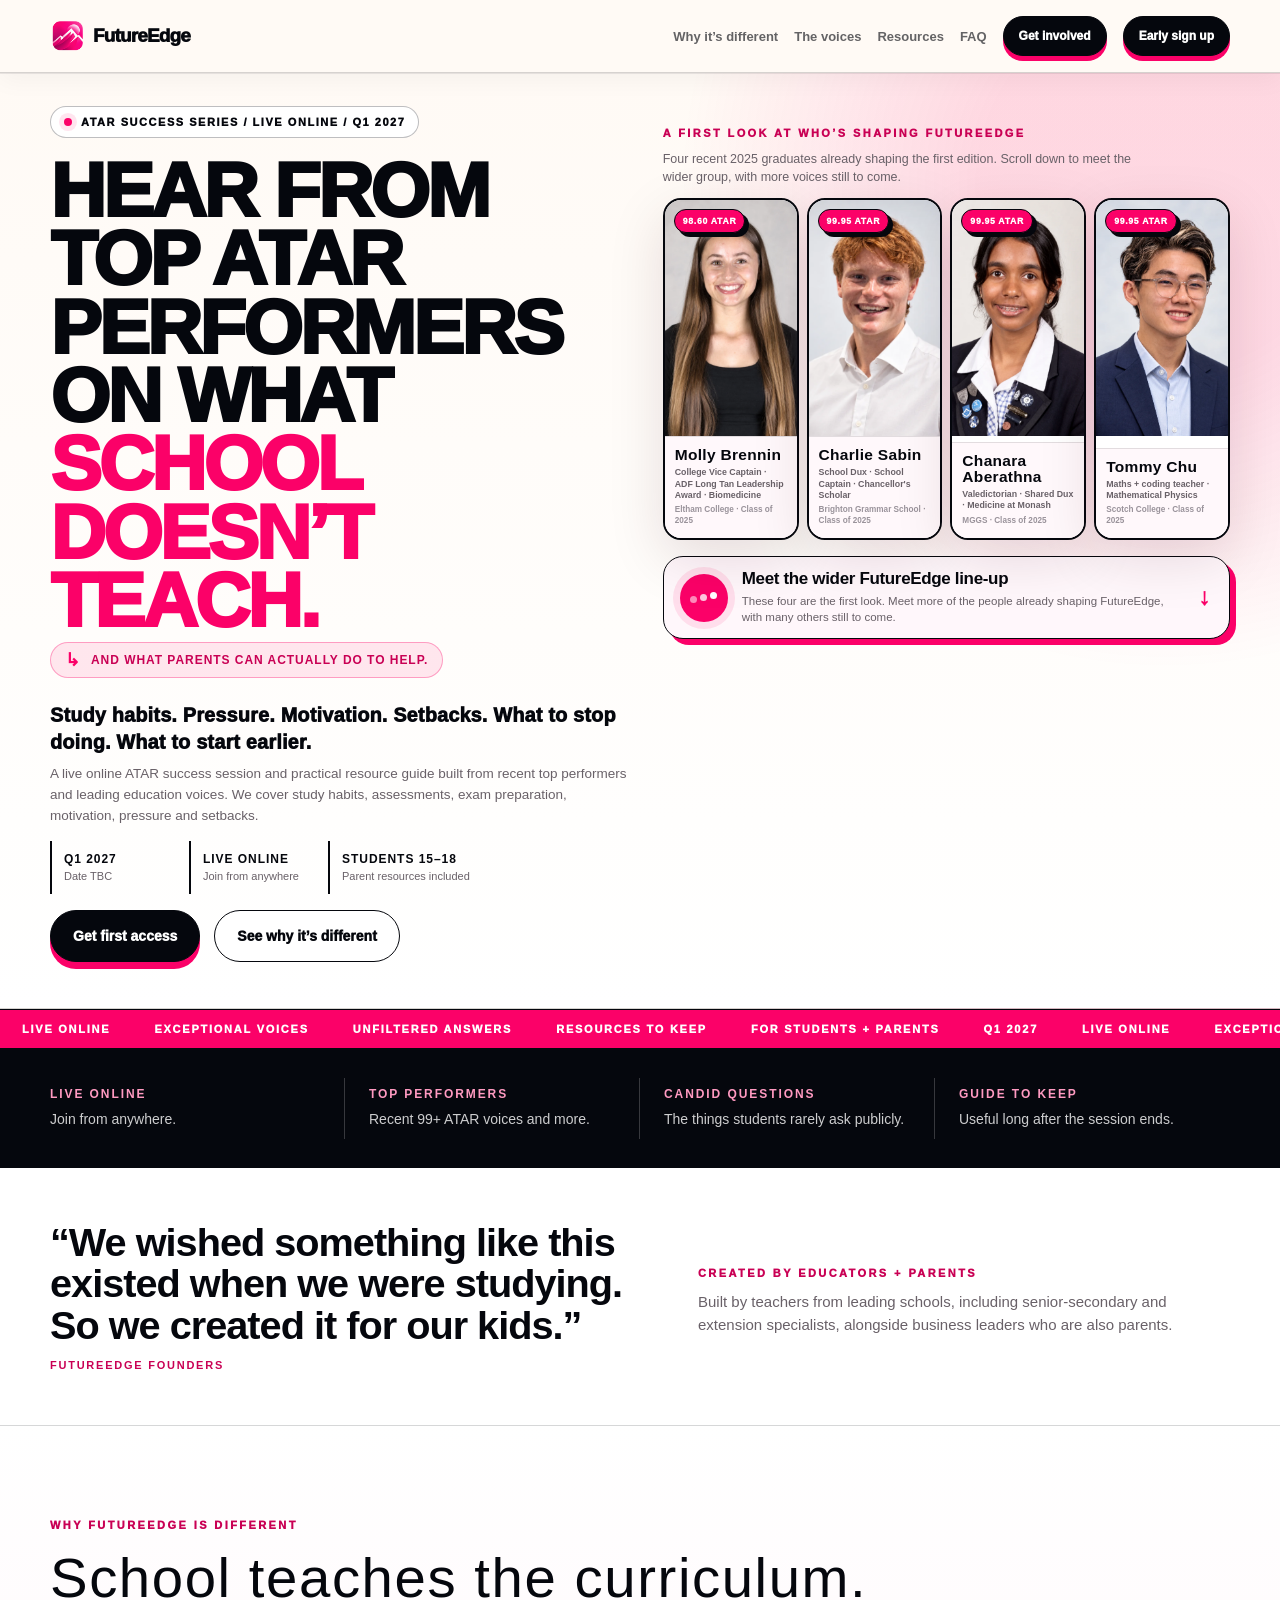
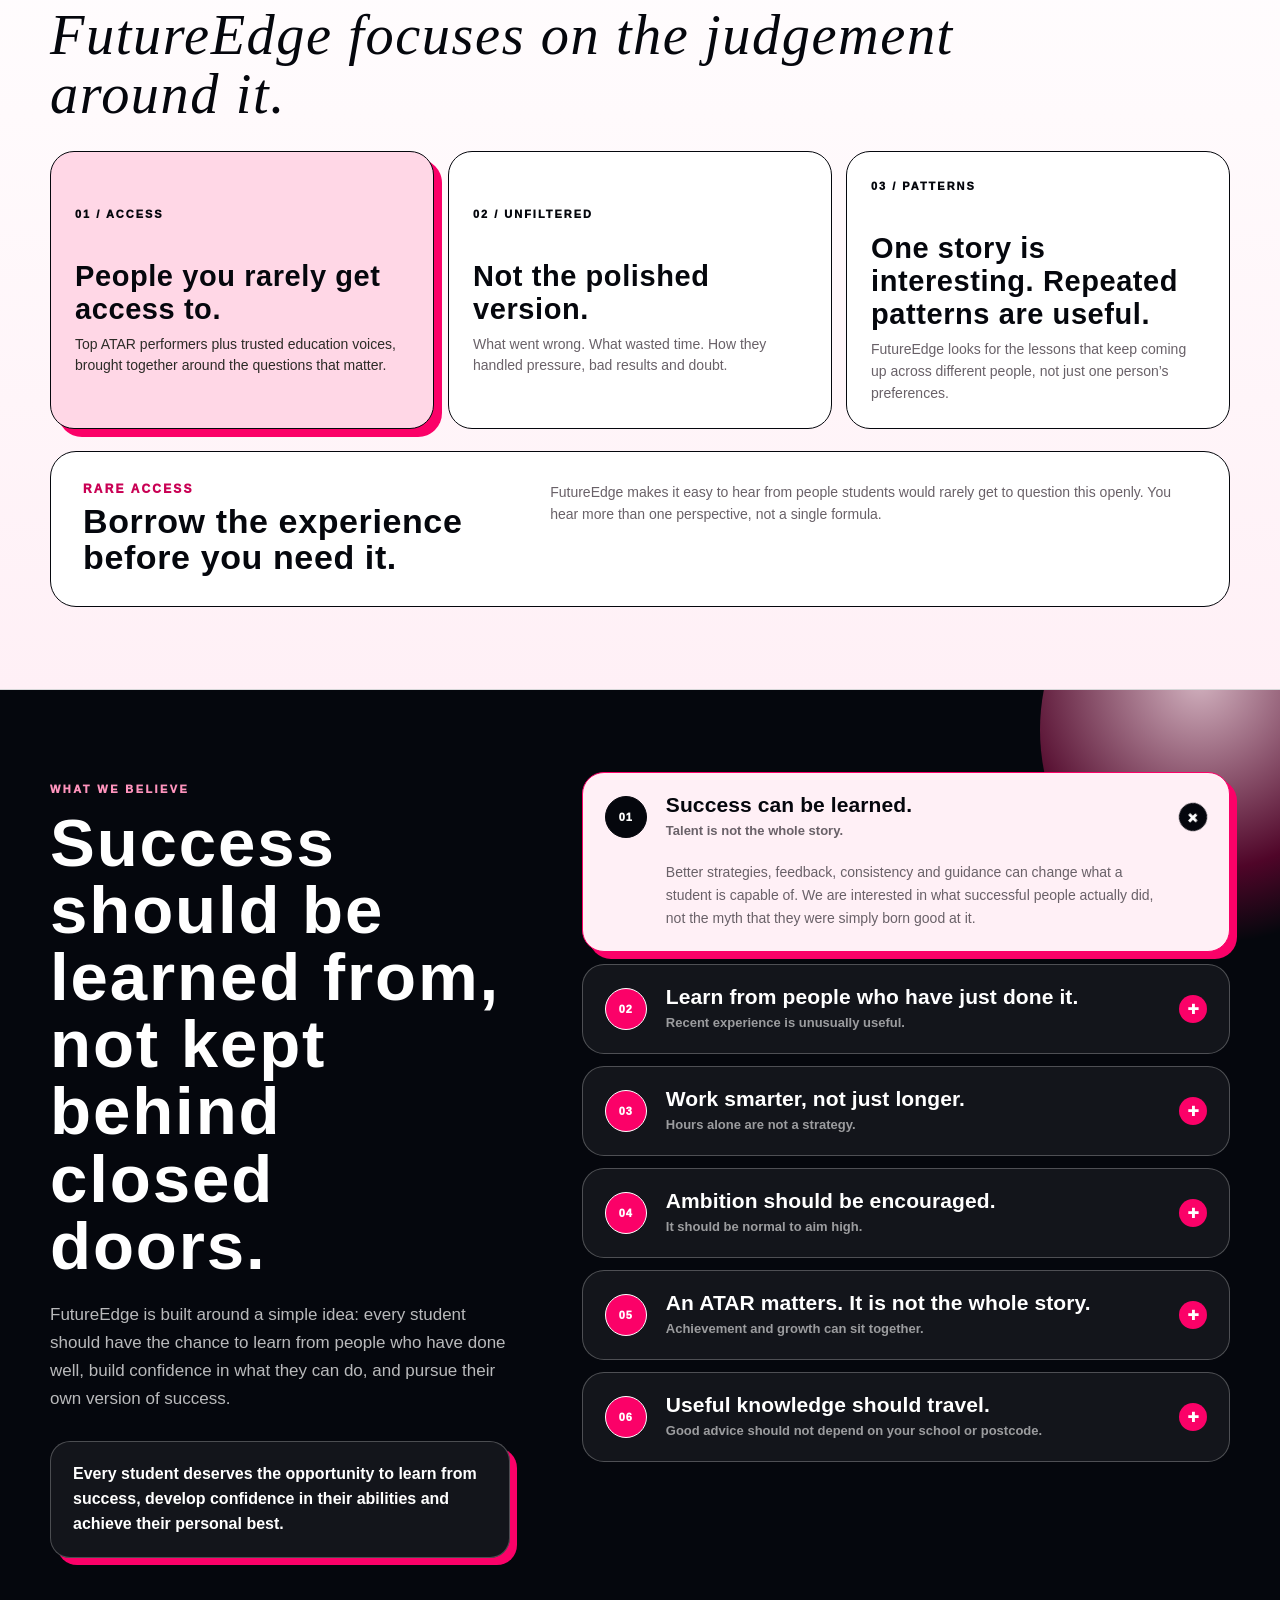
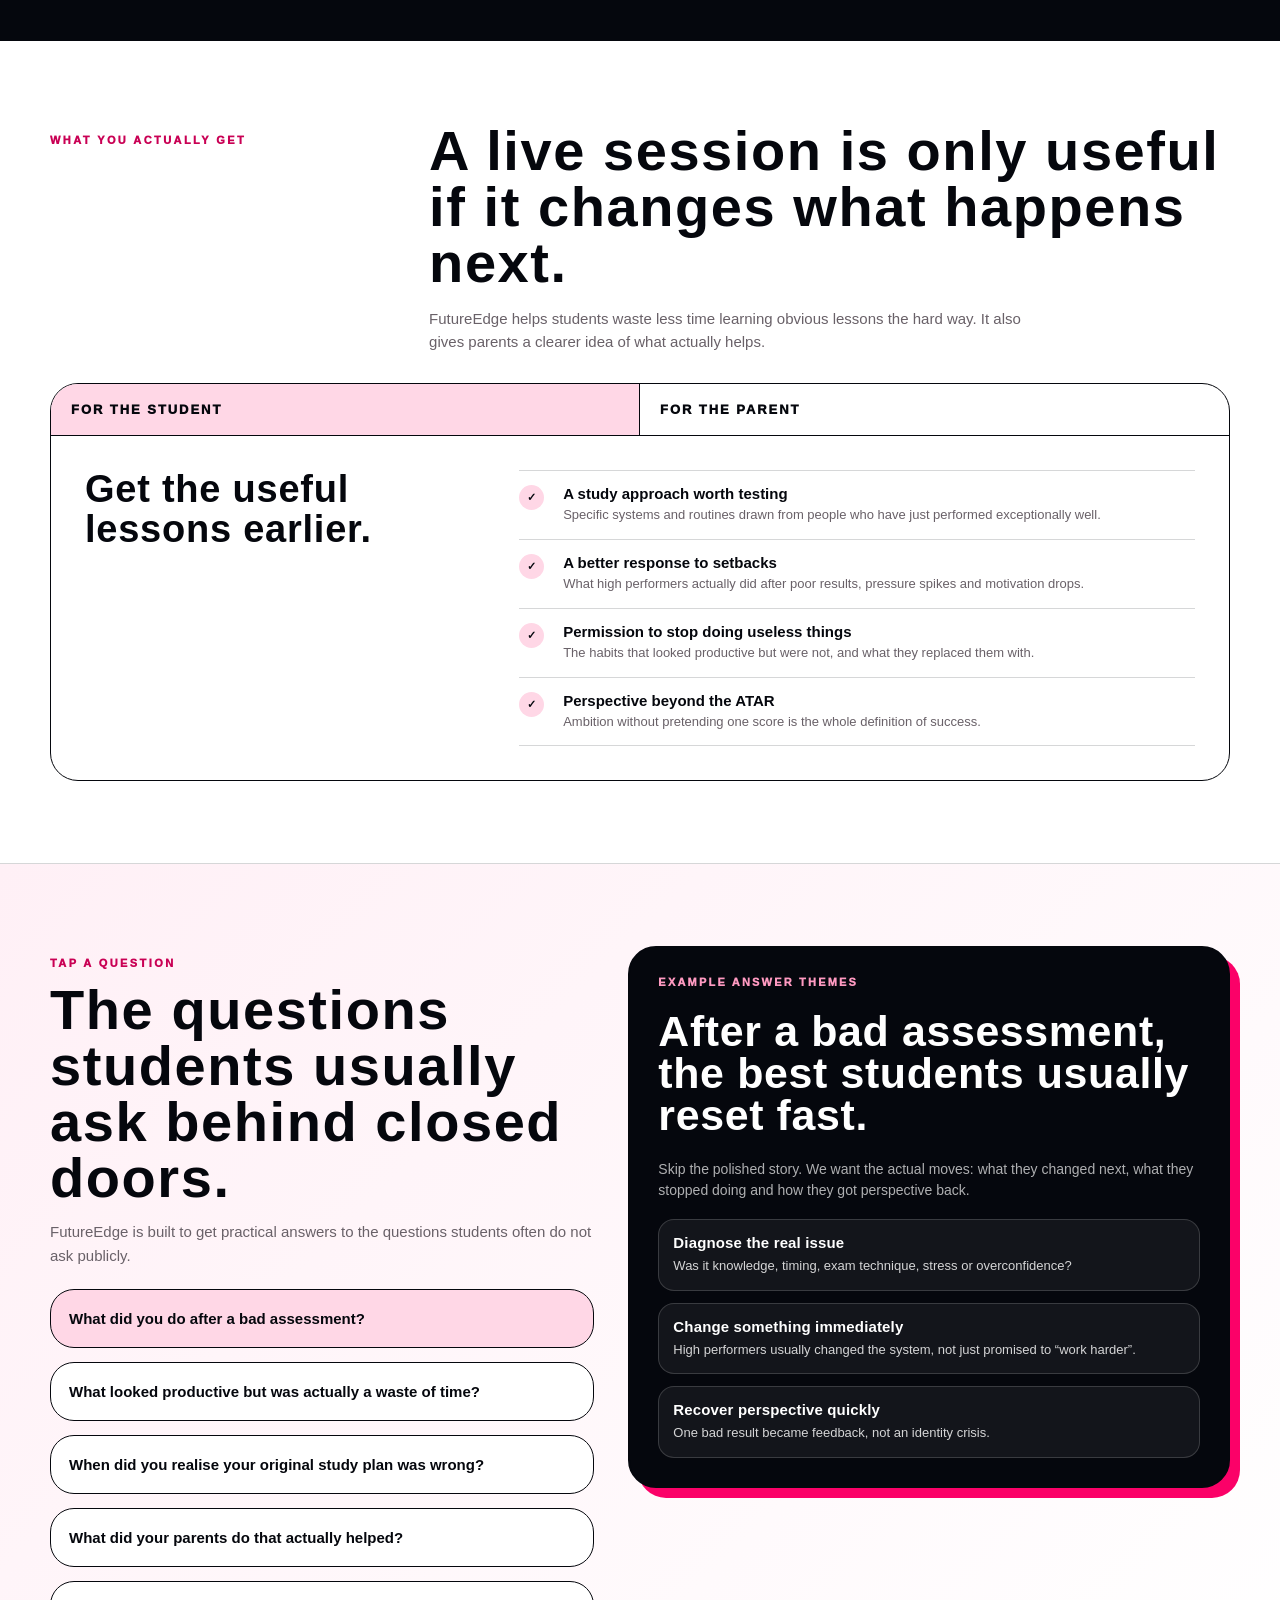
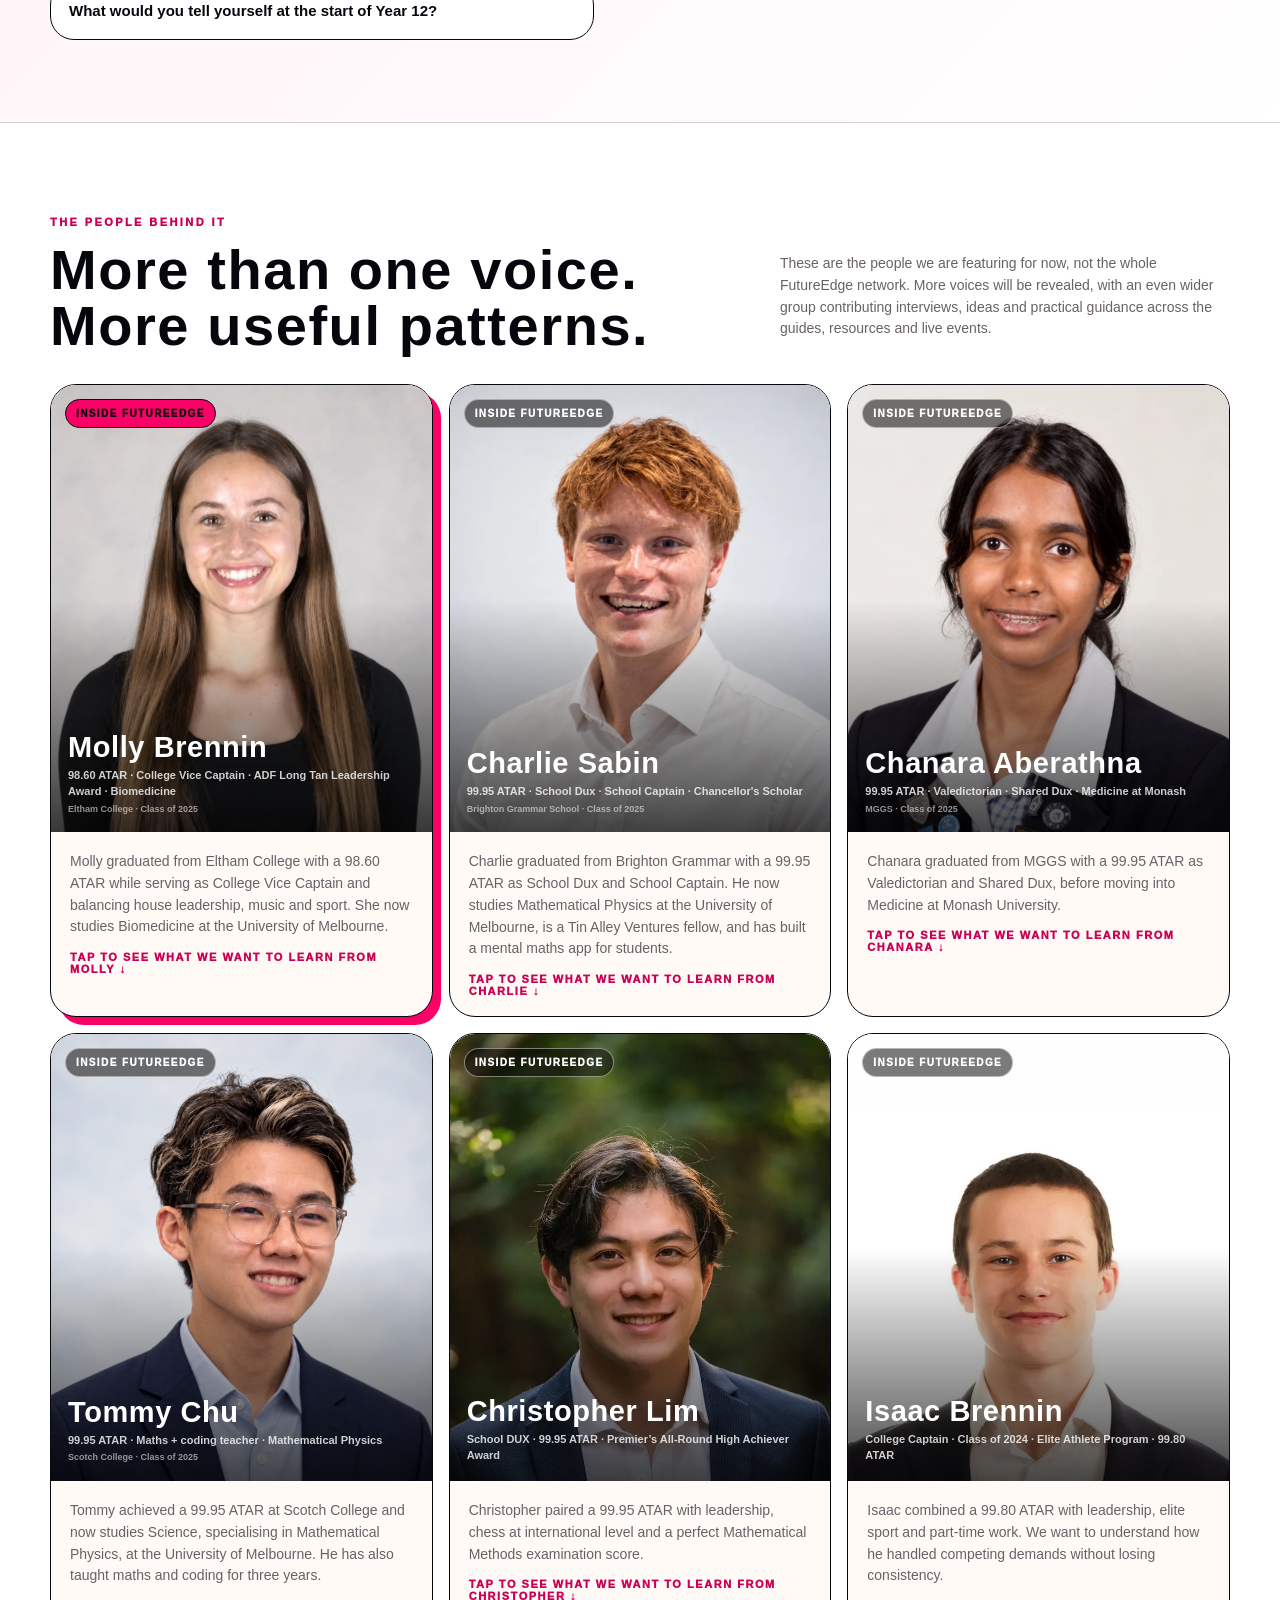
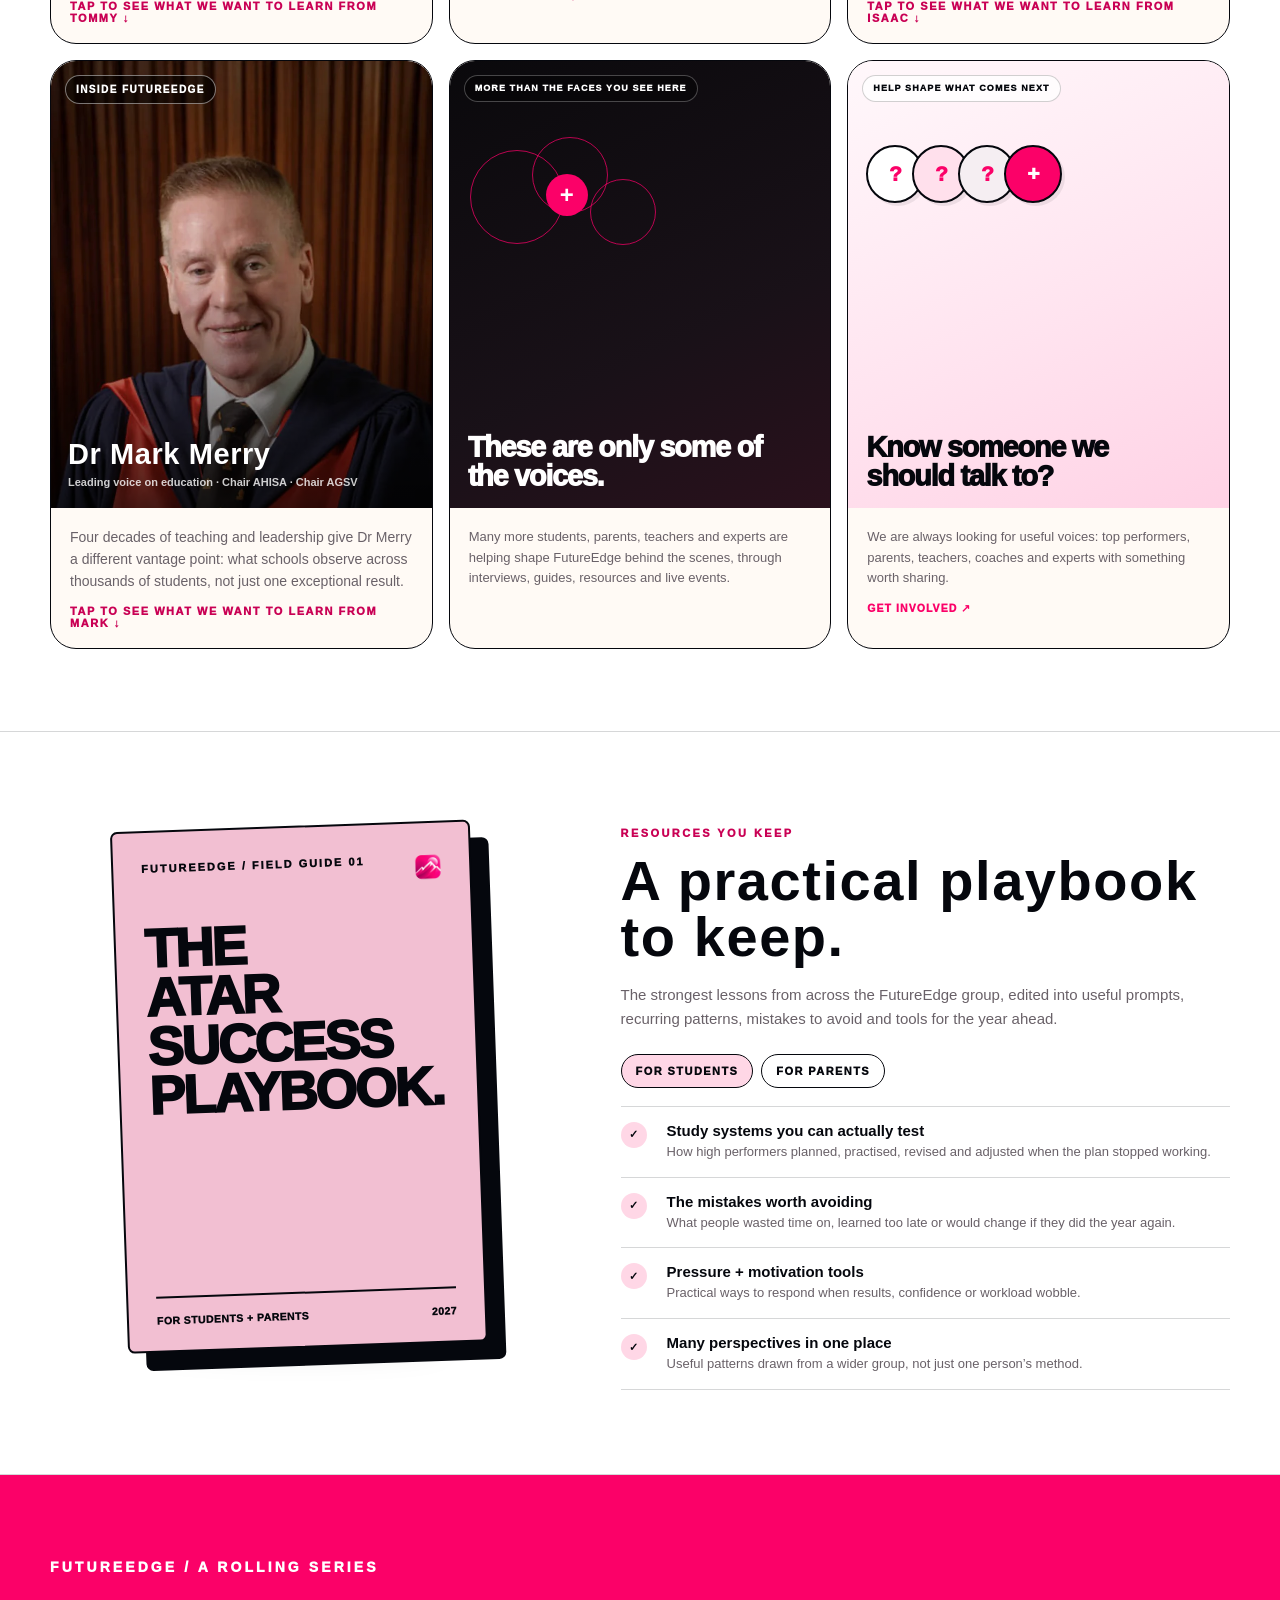
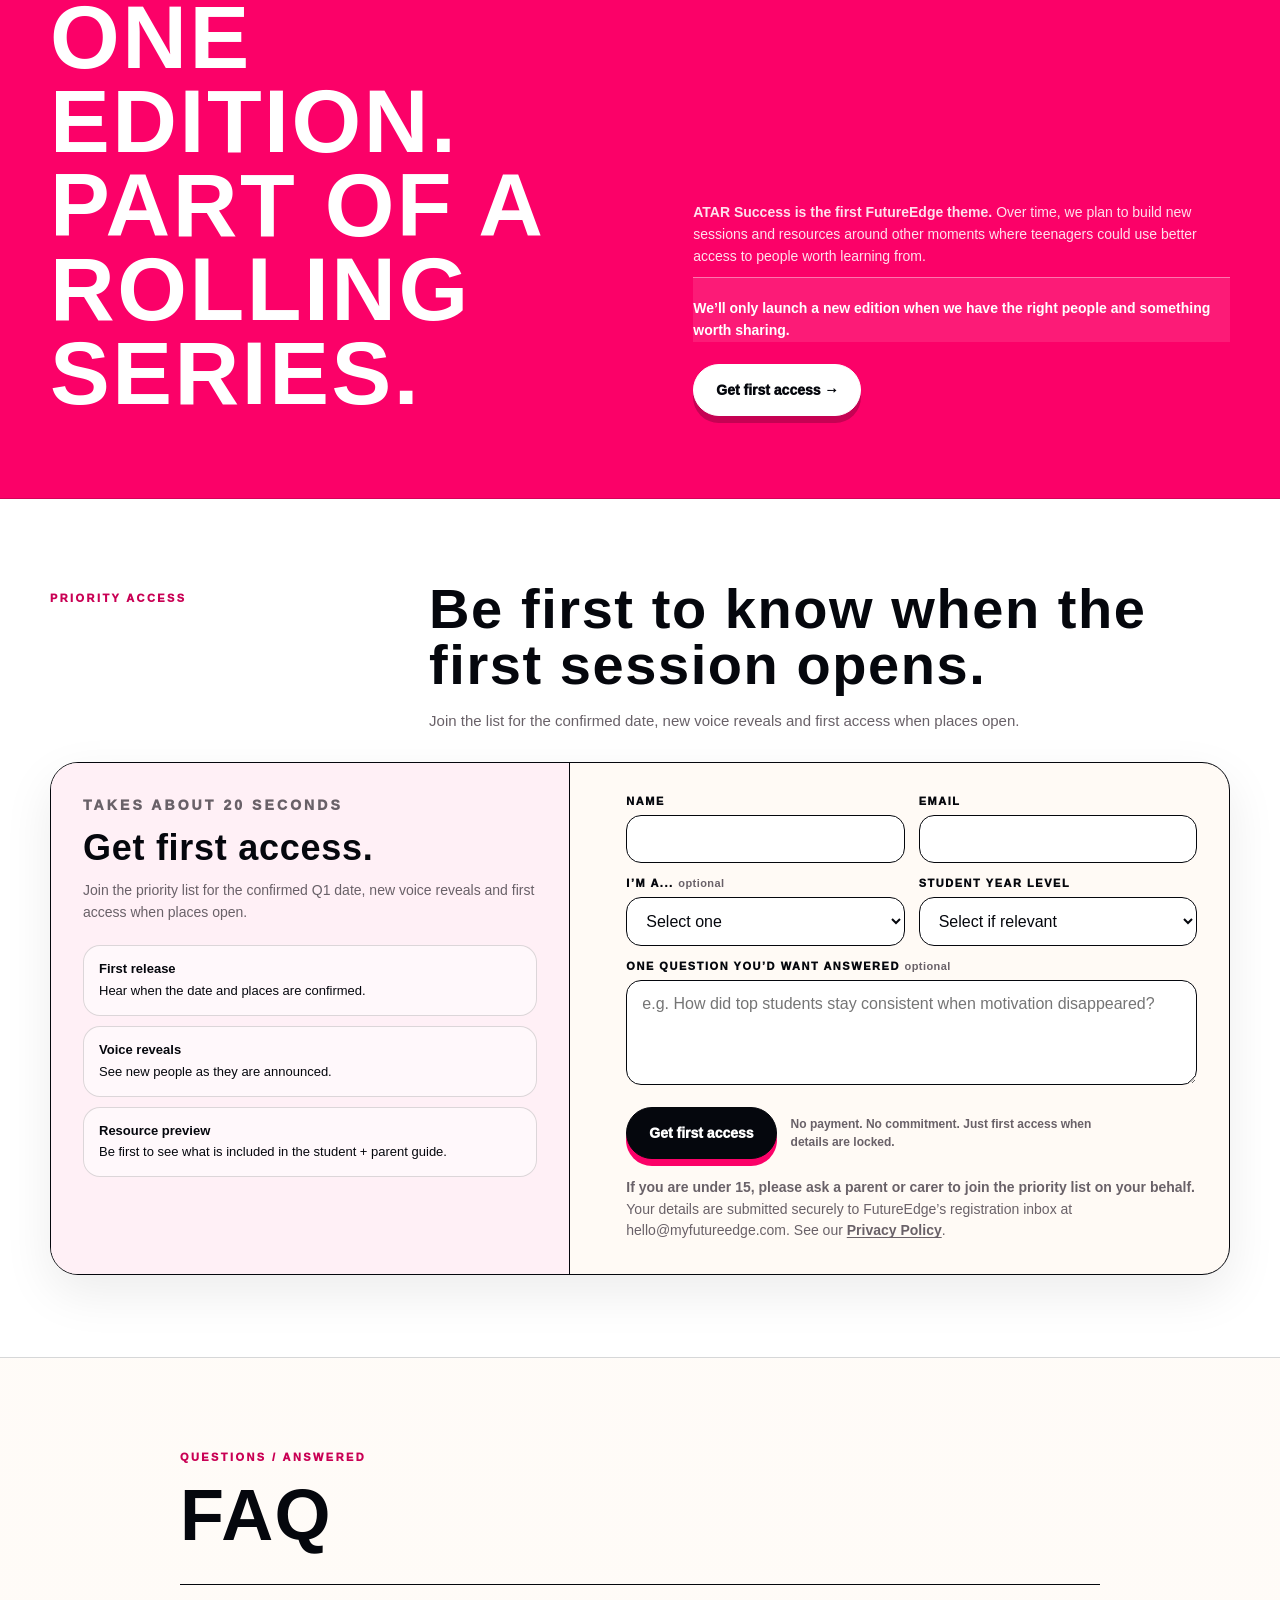
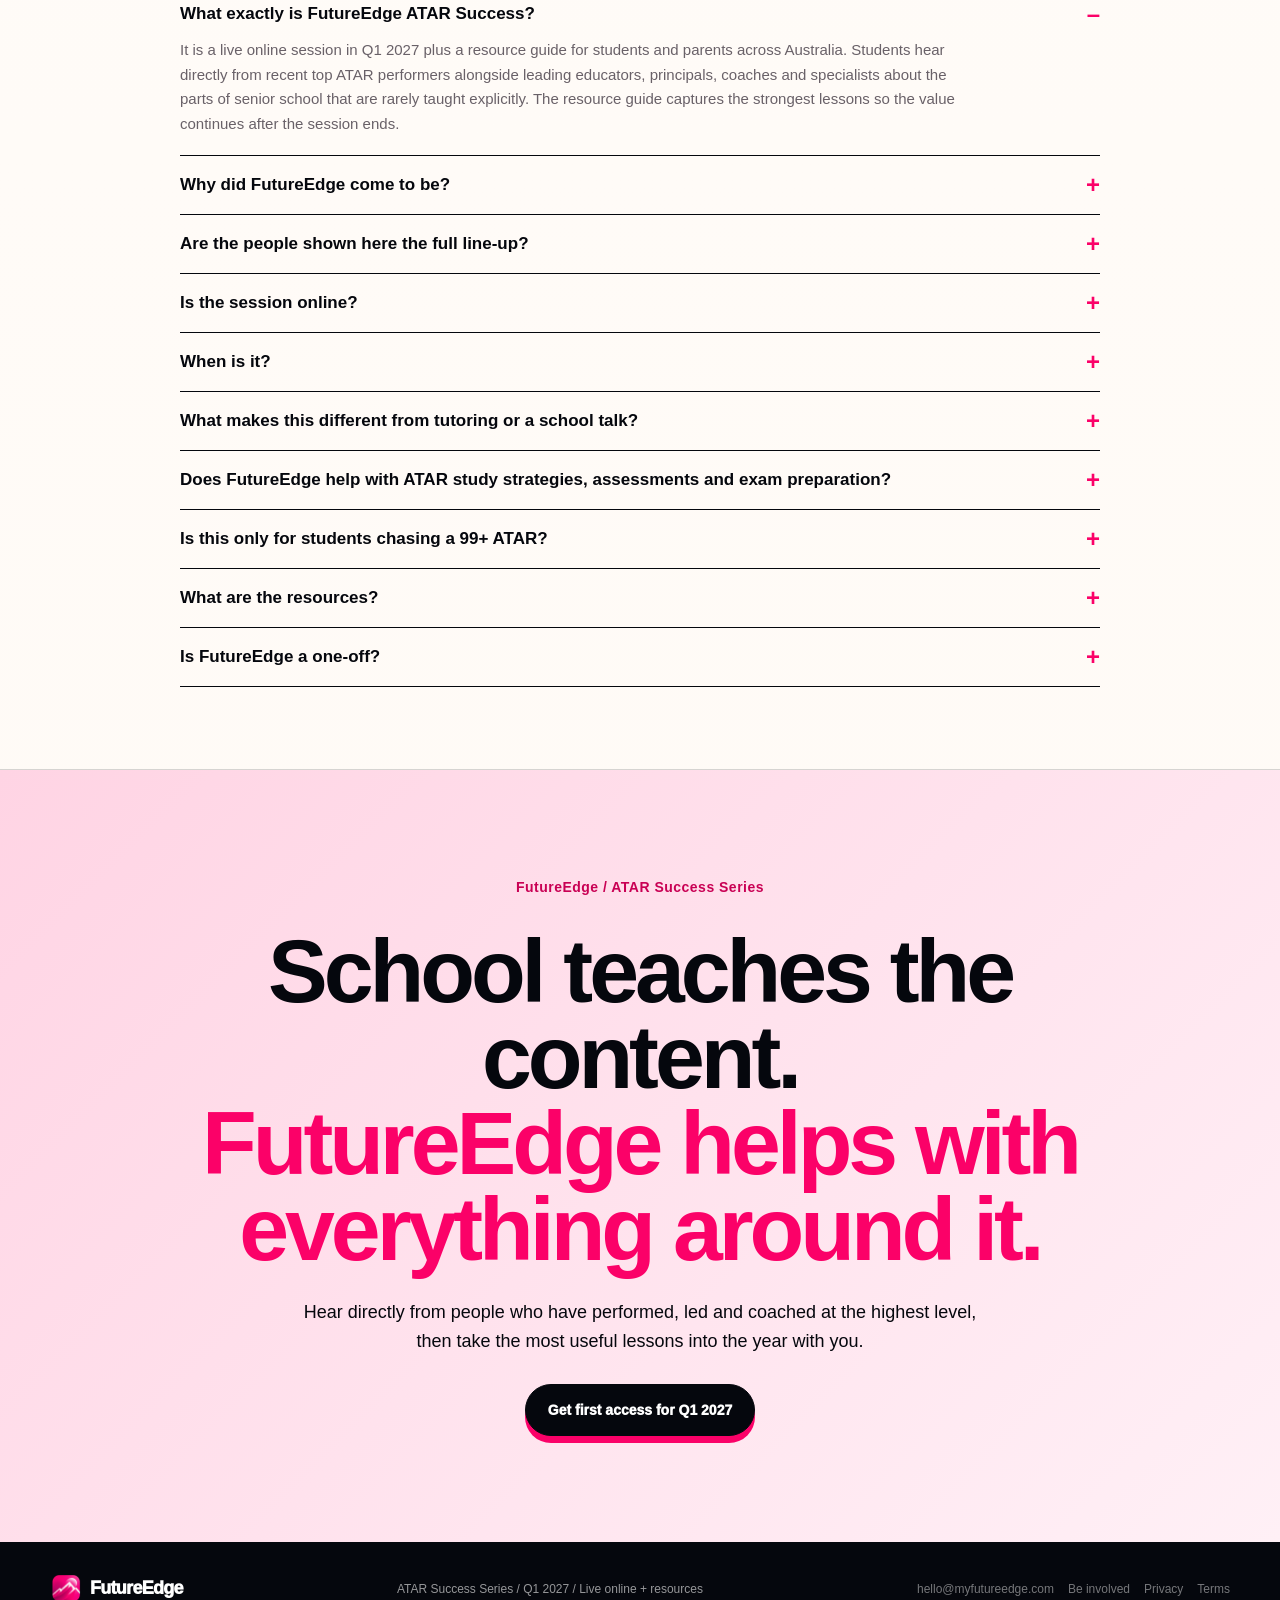
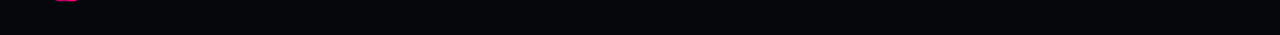
==== commit dd24892d: "Add files via upload" ====
--- a/index.html
+++ b/index.html
@@ -78,7 +78,7 @@
   ]
 }
 </script>
-<link href="assets/styles-20260909r.css" rel="stylesheet"/>
+<link href="assets/styles-20261020s.css" rel="stylesheet"/>
 <style id="mobile-nav-critical">
 .mobile-nav{display:none!important;border:0!important;padding:0!important;margin:0!important}.mobile-menu{display:none!important}.mobile-cta{display:none}.mobile-nav>summary::before,.mobile-nav>summary::after{display:none!important;content:none!important}
 @media(max-width:720px){body{padding-top:64px!important}.nav{position:fixed!important;top:0!important;left:0!important;right:0!important;width:100%!important;z-index:500!important;background:#fffaf5!important;backdrop-filter:none!important;-webkit-backdrop-filter:none!important;overflow:visible!important}.nav-inner{height:64px!important}.nav-links{display:none!important}.mobile-nav{display:block!important;margin-left:auto!important;border:0!important;padding:0!important}.menu-toggle{display:flex!important}.mobile-nav[open]>.mobile-menu{display:block!important}}
@@ -184,6 +184,42 @@
 <button class="value-tab" data-key="curated" type="button"><span class="num">03 / Patterns</span><h3>One story is interesting. Repeated patterns are useful.</h3><p>FutureEdge looks for the lessons that keep coming up across different people, not just one person’s preferences.</p></button>
 </div>
 <div aria-live="polite" class="value-detail"><div><div class="value-detail-kicker" id="valueKicker">Rare access</div><h4 id="valueTitle">Borrow the experience before you need it.</h4></div><p id="valueCopy">FutureEdge makes it easy to hear from people students would rarely get to question this openly. You hear more than one perspective, not a single formula.</p></div>
+</div>
+</section>
+<section class="beliefs" id="beliefs">
+<div class="wrap beliefs-layout">
+<div class="beliefs-intro">
+<p class="eyebrow">What we believe</p>
+<h2 class="section-title">Success should be learned from, not kept behind closed doors.</h2>
+<p class="beliefs-lead">FutureEdge is built around a simple idea: every student should have the chance to learn from people who have done well, build confidence in what they can do, and pursue their own version of success.</p>
+<div class="beliefs-manifesto">Every student deserves the opportunity to learn from success, develop confidence in their abilities and achieve their personal best.</div>
+</div>
+<div class="beliefs-list" aria-label="FutureEdge beliefs">
+<details class="belief-item" open>
+<summary><span class="belief-num">01</span><span class="belief-summary"><strong>Success can be learned.</strong><small>Talent is not the whole story.</small></span></summary>
+<div class="belief-detail"><p>Better strategies, feedback, consistency and guidance can change what a student is capable of. We are interested in what successful people actually did, not the myth that they were simply born good at it.</p></div>
+</details>
+<details class="belief-item">
+<summary><span class="belief-num">02</span><span class="belief-summary"><strong>Learn from people who have just done it.</strong><small>Recent experience is unusually useful.</small></span></summary>
+<div class="belief-detail"><p>Students benefit from hearing directly from people close enough to remember the pressure, trade-offs, mistakes and decisions. Parents, educators and experts add the perspective around those experiences.</p></div>
+</details>
+<details class="belief-item">
+<summary><span class="belief-num">03</span><span class="belief-summary"><strong>Work smarter, not just longer.</strong><small>Hours alone are not a strategy.</small></span></summary>
+<div class="belief-detail"><p>We focus on routines, preparation, consistency, feedback and knowing when to change approach. The point is not to glorify overwork. It is to help students use their time and effort better.</p></div>
+</details>
+<details class="belief-item">
+<summary><span class="belief-num">04</span><span class="belief-summary"><strong>Ambition should be encouraged.</strong><small>It should be normal to aim high.</small></span></summary>
+<div class="belief-detail"><p>Students should be able to set challenging goals without feeling awkward about wanting to do well. We want ambition to feel practical: clear goals, better habits and a willingness to learn.</p></div>
+</details>
+<details class="belief-item">
+<summary><span class="belief-num">05</span><span class="belief-summary"><strong>An ATAR matters. It is not the whole story.</strong><small>Achievement and growth can sit together.</small></span></summary>
+<div class="belief-detail"><p>Academic achievement matters, especially when it opens doors a student cares about. But confidence, resilience, judgement, wellbeing and personal growth matter too.</p></div>
+</details>
+<details class="belief-item">
+<summary><span class="belief-num">06</span><span class="belief-summary"><strong>Useful knowledge should travel.</strong><small>Good advice should not depend on your school or postcode.</small></span></summary>
+<div class="belief-detail"><p>Access to practical guidance is uneven. FutureEdge is designed to share useful insight from students, parents, teachers and experts more widely, online and through resources students can keep.</p></div>
+</details>
+</div>
 </div>
 </section>
 <section class="outcomes">
--- a/assets/styles-20261020s.css
+++ b/assets/styles-20261020s.css
@@ -0,0 +1,1867 @@
+:root{
+  --paper:#fffaf5;
+  --paper-2:#f6eee9;
+  --white:#ffffff;
+  --ink:#05070d;
+  --muted:#696168;
+  --line:rgba(5,7,13,.16);
+  --brand:#fb0168;
+  --brand-deep:#c90054;
+  --brand-soft:#ffd7e6;
+  --brand-wash:#fff0f6;
+  --orange:#fb0168;
+  --orange-soft:#ffd7e6;
+  --acid:#ffc2d8;
+  --acid-soft:#fff0f6;
+  --max:1180px;
+  --shadow:0 20px 60px rgba(20,20,20,.12);
+}
+*{box-sizing:border-box}
+html{scroll-behavior:smooth}
+body{margin:0;background:var(--paper);color:var(--ink);font-family:Inter,ui-sans-serif,-apple-system,BlinkMacSystemFont,"Segoe UI",sans-serif;overflow-x:hidden}
+a{color:inherit;text-decoration:none}
+button,input,select,textarea{font:inherit}
+button{color:inherit}
+img{display:block;max-width:100%}
+.wrap{width:min(var(--max),calc(100% - 36px));margin:0 auto}
+.eyebrow{font-size:11px;letter-spacing:.22em;text-transform:uppercase;font-weight:950}
+.muted{color:var(--muted)}
+.pill{display:inline-flex;align-items:center;gap:9px;border:1.5px solid var(--ink);border-radius:999px;padding:9px 13px;font-size:11px;font-weight:950;letter-spacing:.14em;text-transform:uppercase;background:rgba(255,255,255,.48)}
+.pill::before{content:"";width:8px;height:8px;border-radius:50%;background:var(--orange)}
+.btn{display:inline-flex;align-items:center;justify-content:center;min-height:52px;padding:0 22px;border-radius:999px;border:1.5px solid var(--ink);font-size:14px;font-weight:950;cursor:pointer;transition:.18s ease;background:transparent}
+.btn:hover{transform:translateY(-2px)}
+.btn-dark{background:var(--ink);color:white;box-shadow:0 7px 0 var(--orange)}
+.btn-dark:hover{transform:translateY(3px);box-shadow:0 4px 0 var(--orange)}
+.btn-light{background:white}
+
+.nav{position:sticky;top:0;z-index:80;background:rgba(255,249,239,.91);backdrop-filter:blur(14px);border-bottom:1px solid var(--line)}
+.nav-inner{height:72px;display:flex;align-items:center;justify-content:space-between;gap:22px}
+.brand{display:flex;align-items:center;gap:11px;font-size:20px;font-weight:950;letter-spacing:.015em}
+.brand-mark{width:31px;height:31px;border-radius:50%;background:var(--ink);color:var(--acid);display:grid;place-items:center;font-size:10px;font-weight:950}
+.nav-links{display:flex;align-items:center;gap:23px;font-size:13px;font-weight:850}
+.nav-links a:not(.btn){opacity:.62}.nav-links a:not(.btn):hover{opacity:1}
+
+.hero{padding:62px 0 72px;position:relative}
+.hero::after{content:"";position:absolute;z-index:-1;right:-180px;top:35px;width:470px;height:470px;border-radius:50%;background:var(--acid-soft);opacity:.7}
+.hero-grid{display:grid;grid-template-columns:1.06fr .94fr;gap:46px;align-items:center}
+h1{margin:24px 0 0;font-size:clamp(58px,8vw,103px);line-height:.92;letter-spacing:.005em;max-width:850px;font-weight:950}
+h1 .accent{color:var(--orange)}
+.hero-copy{font-size:clamp(19px,2.05vw,25px);line-height:1.52;letter-spacing:.01em;max-width:790px;margin:28px 0 14px}
+.hero-copy strong{font-weight:950}
+.hero-sub{font-size:15px;line-height:1.68;color:var(--muted);max-width:720px;margin:0 0 26px}
+.hero-actions{display:flex;align-items:center;gap:14px;flex-wrap:wrap}
+.micro{font-size:12px;color:var(--muted);font-weight:750;max-width:340px;line-height:1.5}
+
+.product-switch{margin-top:30px;border-top:1.5px solid var(--ink);border-bottom:1.5px solid var(--ink);max-width:790px}
+.product-switch-tabs{display:flex}
+.product-switch-btn{flex:1;border:0;border-right:1.5px solid var(--ink);background:transparent;padding:14px 12px;font-size:11px;letter-spacing:.16em;text-transform:uppercase;font-weight:950;cursor:pointer;text-align:left}
+.product-switch-btn:last-child{border-right:0}
+.product-switch-btn.active{background:var(--acid)}
+.product-switch-panel{padding:19px 0;display:grid;grid-template-columns:.7fr 1.3fr;gap:24px;align-items:start}
+.product-switch-panel h3{font-size:25px;letter-spacing:.02em;margin:0;line-height:1.06}
+.product-switch-panel p{margin:0;color:var(--muted);font-size:14px;line-height:1.6}
+
+.portrait-stage{position:relative;min-height:620px}
+.profile-card{position:absolute;overflow:hidden;border-radius:27px;border:2px solid var(--ink);background:white;box-shadow:var(--shadow);transition:.24s ease}
+.profile-card img{width:100%;height:100%;object-fit:cover;object-position:center top}
+.profile-card:hover{transform:translateY(-7px) rotate(0deg)!important;z-index:30}
+.profile-card .badge{position:absolute;left:13px;bottom:13px;background:var(--paper);border:1.5px solid var(--ink);border-radius:17px;padding:9px 11px;max-width:87%;box-shadow:0 6px 18px rgba(0,0,0,.12)}
+.profile-card .badge b{display:block;font-size:13px;margin-bottom:3px;letter-spacing:.01em}
+.profile-card .badge span{display:block;font-size:10px;line-height:1.36;color:var(--muted);font-weight:850}
+.profile-card.ghost{background:linear-gradient(135deg,var(--paper-2),#fff);display:grid;place-items:center;color:var(--muted);border-style:dashed;box-shadow:none}
+.profile-card.ghost::before{content:"?";width:70px;height:70px;border-radius:50%;display:grid;place-items:center;background:var(--ink);color:var(--acid);font-size:29px;font-weight:950}
+.profile-card.ghost .ghost-label{position:absolute;left:12px;right:12px;bottom:13px;text-align:center;font-size:10px;line-height:1.4;font-weight:950;letter-spacing:.11em;text-transform:uppercase}
+.profile-card.g1{width:43%;height:52%;left:2%;top:5%;transform:rotate(-7deg);z-index:1}
+.profile-card.g2{width:40%;height:48%;right:2%;top:7%;transform:rotate(7deg);z-index:1}
+.profile-card.g3{width:39%;height:44%;right:18%;bottom:1%;transform:rotate(4deg);z-index:1}
+.profile-card.one{width:46%;height:60%;left:0;top:12%;transform:rotate(-3deg);z-index:4}
+.profile-card.two{width:46%;height:60%;right:0;top:1%;transform:rotate(4deg);z-index:5}
+.profile-card.three{width:44%;height:54%;right:19%;bottom:0;transform:rotate(-1deg);z-index:6}
+.stage-label{position:absolute;z-index:15;right:-1%;top:37%;max-width:190px;padding:15px 16px;background:var(--acid);border:2px solid var(--ink);border-radius:21px;box-shadow:7px 7px 0 var(--ink);font-size:13px;line-height:1.25;font-weight:950;letter-spacing:.015em}
+
+.ticker{border-top:1.5px solid var(--ink);border-bottom:1.5px solid var(--ink);overflow:hidden;background:var(--orange)}
+.ticker-track{display:flex;width:max-content;animation:scroll 29s linear infinite;padding:13px 0;font-weight:950;text-transform:uppercase;letter-spacing:.16em;font-size:11px}
+.ticker-track span{padding:0 22px}
+@keyframes scroll{to{transform:translateX(-50%)}}
+
+section{padding:94px 0;border-bottom:1px solid var(--line)}
+.section-head{display:grid;grid-template-columns:.58fr 1.42fr;gap:70px;align-items:start;margin-bottom:44px}
+.section-title{margin:0;font-size:clamp(40px,5.4vw,70px);line-height:.99;letter-spacing:.015em;max-width:860px}
+.section-copy{font-size:18px;line-height:1.64;color:var(--muted);max-width:740px;margin:16px 0 0}
+
+.proof-strip{background:var(--ink);color:white;padding:29px 0;border-bottom:0}
+.proof-grid{display:grid;grid-template-columns:repeat(4,1fr)}
+.proof-item{padding:8px 24px;border-right:1px solid rgba(255,255,255,.2)}
+.proof-item:first-child{padding-left:0}.proof-item:last-child{border-right:0}
+.proof-item b{display:block;color:var(--acid);font-size:12px;letter-spacing:.16em;text-transform:uppercase;margin-bottom:7px}
+.proof-item span{display:block;font-size:15px;line-height:1.46;color:rgba(255,255,255,.8)}
+
+.difference{background:white}
+.big-line{font-size:clamp(42px,6.2vw,82px);line-height:1.01;letter-spacing:.012em;max-width:1110px;margin:0 0 42px}
+.big-line em{font-family:Georgia,serif;font-weight:400}
+.value-tabs{display:grid;grid-template-columns:repeat(3,1fr);gap:14px}
+.value-tab{border:1.5px solid var(--ink);border-radius:24px;padding:24px;text-align:left;background:var(--paper);min-height:210px;cursor:pointer;transition:.18s ease}
+.value-tab:hover{transform:translateY(-4px)}
+.value-tab.active{background:var(--acid);box-shadow:8px 8px 0 var(--ink)}
+.value-tab .num{font-size:11px;letter-spacing:.18em;text-transform:uppercase;font-weight:950}
+.value-tab h3{font-size:29px;letter-spacing:.02em;margin:38px 0 8px}
+.value-tab p{font-size:14px;line-height:1.54;color:var(--muted);margin:0}
+.value-tab.active p{color:#2c2b27}
+.value-detail{margin-top:22px;border:1.5px solid var(--ink);border-radius:26px;padding:30px 32px;background:var(--paper);display:grid;grid-template-columns:.8fr 1.2fr;gap:36px;align-items:start}
+.value-detail-kicker{font-size:12px;text-transform:uppercase;letter-spacing:.18em;font-weight:950;color:var(--orange)}
+.value-detail h4{font-size:34px;line-height:1.05;letter-spacing:.018em;margin:8px 0 0}
+.value-detail p{font-size:17px;line-height:1.63;color:var(--muted);margin:0}
+
+.outcomes{background:var(--paper)}
+.outcome-shell{border:1.5px solid var(--ink);border-radius:28px;overflow:hidden;background:white}
+.outcome-tabs{display:grid;grid-template-columns:1fr 1fr;border-bottom:1.5px solid var(--ink)}
+.outcome-tab{padding:18px 20px;border:0;border-right:1.5px solid var(--ink);background:transparent;font-weight:950;font-size:13px;letter-spacing:.15em;text-transform:uppercase;text-align:left;cursor:pointer}
+.outcome-tab:last-child{border-right:0}.outcome-tab.active{background:var(--orange-soft)}
+.outcome-content{display:grid;grid-template-columns:.72fr 1.28fr;gap:54px;padding:34px}
+.outcome-content h3{font-size:38px;line-height:1.03;letter-spacing:.02em;margin:0}
+.outcome-list{display:grid;border-top:1px solid var(--line)}
+.outcome-row{display:grid;grid-template-columns:32px 1fr;gap:12px;padding:14px 0;border-bottom:1px solid var(--line)}
+.outcome-row i{width:25px;height:25px;border-radius:50%;display:grid;place-items:center;background:var(--acid);font-style:normal;font-size:11px;font-weight:950}
+.outcome-row b{display:block;font-size:15px;margin-bottom:3px}.outcome-row span{font-size:13px;line-height:1.52;color:var(--muted)}
+
+.questions{background:var(--paper-2)}
+.question-wrap{display:grid;grid-template-columns:.9fr 1.1fr;gap:58px;align-items:start}
+.question-display{position:sticky;top:105px;border:2px solid var(--ink);background:var(--ink);color:white;border-radius:28px;padding:34px;min-height:360px;box-shadow:10px 10px 0 var(--orange)}
+.question-display .label{font-size:11px;letter-spacing:.2em;text-transform:uppercase;font-weight:950;color:var(--acid)}
+.question-display blockquote{margin:54px 0 0;font-size:clamp(34px,4.5vw,57px);line-height:1.03;letter-spacing:.015em;font-weight:900}
+.question-display p{margin:23px 0 0;font-size:14px;line-height:1.6;color:rgba(255,255,255,.68)}
+.question-buttons{display:grid;gap:10px}
+.question-btn{width:100%;text-align:left;border:1.5px solid var(--ink);border-radius:20px;background:white;padding:17px 18px;cursor:pointer;font-weight:850;font-size:15px;line-height:1.4;transition:.16s ease}
+.question-btn:hover{transform:translateX(4px)}.question-btn.active{background:var(--acid)}
+
+.voices{background:white}
+.voice-intro{display:flex;align-items:end;justify-content:space-between;gap:24px;margin-bottom:30px}
+.voice-intro .small-note{max-width:450px;color:var(--muted);font-size:14px;line-height:1.55}
+.voice-grid{display:grid;grid-template-columns:repeat(3,1fr);gap:16px}
+.voice-card{border:1.5px solid var(--ink);border-radius:26px;overflow:hidden;background:var(--paper);cursor:pointer;position:relative}
+.voice-image{aspect-ratio:4/4.7;position:relative;overflow:hidden;background:#eee}
+.voice-image img{width:100%;height:100%;object-fit:cover;object-position:center top;transition:.3s ease}.voice-card:hover .voice-image img{transform:scale(1.025)}
+.voice-image::after{content:"";position:absolute;inset:0;background:linear-gradient(180deg,transparent 48%,rgba(0,0,0,.72) 100%)}
+.voice-label{position:absolute;left:14px;top:14px;z-index:2;padding:8px 10px;border-radius:999px;border:1px solid rgba(255,255,255,.45);background:rgba(0,0,0,.52);color:white;font-size:10px;letter-spacing:.14em;text-transform:uppercase;font-weight:950}
+.voice-name{position:absolute;z-index:2;left:17px;right:17px;bottom:17px;color:white}.voice-name h3{margin:0 0 4px;font-size:29px;letter-spacing:.02em}.voice-name p{margin:0;font-size:11px;line-height:1.45;color:rgba(255,255,255,.8);font-weight:800}
+.voice-copy{padding:19px}.voice-copy p{margin:0;font-size:13px;line-height:1.58;color:var(--muted)}
+.voice-more{display:none;margin-top:14px;padding-top:14px;border-top:1px solid var(--line);font-size:13px;line-height:1.55;color:var(--ink)}
+.voice-card.open .voice-more{display:block}.voice-toggle{margin-top:13px;font-size:11px;letter-spacing:.14em;text-transform:uppercase;font-weight:950;color:var(--orange)}
+.reveal-wall{display:grid;grid-template-columns:repeat(6,1fr);gap:10px;margin-top:16px}
+.reveal-card{min-height:135px;border:1.5px dashed var(--ink);border-radius:20px;background:linear-gradient(145deg,var(--paper-2),white);display:flex;flex-direction:column;justify-content:space-between;padding:14px;transition:.16s ease}.reveal-card:hover{background:var(--acid-soft);transform:translateY(-3px)}
+.reveal-icon{width:36px;height:36px;border-radius:50%;display:grid;place-items:center;background:var(--ink);color:var(--acid);font-weight:950}.reveal-card b{font-size:11px;letter-spacing:.12em;text-transform:uppercase;line-height:1.4}
+
+.guide{background:var(--paper)}
+.guide-grid{display:grid;grid-template-columns:.9fr 1.1fr;gap:75px;align-items:center}
+.book-stage{display:flex;justify-content:center;position:relative;min-height:520px}
+.book-stage::before{content:"";position:absolute;bottom:34px;width:76%;height:32px;border-radius:50%;background:rgba(0,0,0,.17);filter:blur(12px)}
+.book{width:min(390px,90%);aspect-ratio:.73;border:2px solid var(--ink);border-radius:8px;background:var(--acid);box-shadow:18px 18px 0 var(--ink);padding:28px;display:flex;flex-direction:column;justify-content:space-between;transform:rotate(-3deg);position:relative;z-index:2}
+.book .edition{font-size:11px;letter-spacing:.18em;font-weight:950;text-transform:uppercase}.book h3{font-size:50px;line-height:.94;letter-spacing:.02em;margin:0}.book p{margin:0;font-size:14px;line-height:1.5;max-width:250px}.book-foot{border-top:1.5px solid var(--ink);padding-top:14px;font-size:11px;font-weight:900;display:flex;justify-content:space-between;gap:20px;text-transform:uppercase;letter-spacing:.1em}
+.audience-tabs{display:flex;gap:8px;margin-top:28px}.audience-tab{border:1.5px solid var(--ink);border-radius:999px;padding:10px 14px;background:white;font-size:11px;letter-spacing:.13em;text-transform:uppercase;font-weight:950;cursor:pointer}.audience-tab.active{background:var(--orange-soft)}
+.audience-panel{display:grid;gap:0;border-top:1px solid var(--line);margin-top:18px}.audience-point{display:grid;grid-template-columns:34px 1fr;gap:12px;padding:15px 0;border-bottom:1px solid var(--line)}.check{width:26px;height:26px;border-radius:50%;display:grid;place-items:center;background:var(--acid);font-size:11px;font-weight:950}.audience-point b{display:block;font-size:15px;margin-bottom:3px}.audience-point span{font-size:13px;line-height:1.52;color:var(--muted)}
+
+.series{background:var(--orange)}
+.series-row{display:grid;grid-template-columns:1.05fr .95fr;gap:60px;align-items:end}.series h2{font-size:clamp(52px,7vw,94px);line-height:.94;letter-spacing:.015em;margin:16px 0 0}.series p{font-size:19px;line-height:1.6;margin:0}.series-note{margin-top:22px;padding-top:20px;border-top:1.5px solid var(--ink);font-size:13px;line-height:1.55;font-weight:750}
+
+.form-section{background:white}
+.form-panel{display:grid;grid-template-columns:.9fr 1.1fr;border:1.5px solid var(--ink);border-radius:28px;overflow:hidden;background:var(--paper)}
+.form-side{padding:32px;background:var(--acid-soft);border-right:1.5px solid var(--ink)}.form-side h3{font-size:38px;line-height:1.03;letter-spacing:.02em;margin:12px 0 14px}.form-side p{margin:0;color:var(--muted);line-height:1.62}.form-points{display:grid;gap:10px;margin-top:22px}.form-point{padding:14px 15px;border:1px solid rgba(21,21,21,.15);border-radius:17px;background:rgba(255,255,255,.55);font-size:13px;line-height:1.45}.form-point b{display:block;margin-bottom:3px}
+.form-wrap{padding:32px}.lead-form{display:grid;grid-template-columns:1fr 1fr;gap:14px}.field{display:flex;flex-direction:column;gap:8px}.field.full{grid-column:1/-1}.field label{font-size:11px;font-weight:950;letter-spacing:.14em;text-transform:uppercase}.field input,.field select,.field textarea{width:100%;padding:14px 15px;border:1.5px solid var(--ink);border-radius:15px;background:white;color:var(--ink);outline:none}.field input:focus,.field select:focus,.field textarea:focus{box-shadow:0 0 0 4px var(--acid-soft)}.field textarea{min-height:105px;resize:vertical}.form-actions{display:flex;gap:14px;align-items:center;flex-wrap:wrap;margin-top:8px}.form-status{display:none;margin-top:14px;border-radius:15px;padding:13px 14px;font-size:13px;line-height:1.5}.form-status.success{display:block;background:var(--acid-soft);border:1px solid rgba(21,21,21,.14)}.form-status.error{display:block;background:var(--orange-soft);border:1px solid rgba(21,21,21,.14)}.privacy{font-size:11px;color:var(--muted);line-height:1.45;margin:10px 0 0}
+
+.faq{max-width:920px;margin:0 auto}.faq h2{font-size:clamp(42px,6vw,72px);letter-spacing:.018em;margin:0 0 28px}details{border-top:1.5px solid var(--ink);padding:19px 0}details:last-child{border-bottom:1.5px solid var(--ink)}summary{cursor:pointer;list-style:none;display:flex;justify-content:space-between;gap:20px;font-size:17px;font-weight:900}summary::-webkit-details-marker{display:none}summary::after{content:"+";font-size:24px;line-height:.8;color:var(--orange)}details[open] summary::after{content:"–"}details p{font-size:15px;line-height:1.64;color:var(--muted);max-width:790px;margin:14px 0 0}
+
+.closing{padding:106px 0;background:var(--acid);text-align:center;border-bottom:0}.closing h2{font-size:clamp(52px,7vw,96px);line-height:.94;letter-spacing:.012em;max-width:980px;margin:0 auto 26px}.closing h2 span{color:var(--orange)}.closing p{font-size:18px;line-height:1.6;max-width:710px;margin:0 auto 29px}
+footer{background:var(--ink);color:white;padding:31px 0}.footer-inner{display:flex;justify-content:space-between;align-items:center;gap:20px;font-size:12px;color:rgba(255,255,255,.58)}.footer-brand{font-size:18px;font-weight:950;color:white;letter-spacing:.04em}
+
+@media(max-width:980px){
+  .nav-links a:not(.btn){display:none}
+  .hero-grid,.section-head,.question-wrap,.guide-grid,.series-row,.form-panel{grid-template-columns:1fr;gap:34px}
+  .proof-grid{grid-template-columns:1fr 1fr;gap:18px}.proof-item{border-right:0;padding:6px 0}
+  .value-tabs{grid-template-columns:1fr}.value-tab{min-height:0}.value-tab h3{margin-top:24px}
+  .value-detail,.outcome-content{grid-template-columns:1fr;gap:24px}
+  .voice-grid{grid-template-columns:1fr 1fr}.reveal-wall{grid-template-columns:repeat(3,1fr)}
+  .question-display{position:relative;top:auto}
+  .form-side{border-right:0;border-bottom:1.5px solid var(--ink)}
+  section{padding:78px 0}
+}
+@media(max-width:720px){
+  .wrap{width:min(var(--max),calc(100% - 24px))}.nav-inner{height:66px}.nav .btn{min-height:42px;padding:0 14px}
+  h1{font-size:57px;letter-spacing:.02em}.hero{padding-top:44px}.hero-copy{font-size:18px}.hero-actions{flex-direction:column;align-items:stretch}.hero-actions .btn{width:100%}
+  .product-switch-panel{grid-template-columns:1fr;gap:8px}.product-switch-btn{font-size:10px;padding:13px 8px}
+  .portrait-stage{min-height:0;display:flex;gap:12px;overflow-x:auto;scroll-snap-type:x mandatory;padding:4px 5px 18px;margin-right:-12px;scrollbar-width:none}.portrait-stage::-webkit-scrollbar{display:none}
+  .profile-card,.profile-card.one,.profile-card.two,.profile-card.three,.profile-card.g1,.profile-card.g2,.profile-card.g3{position:relative;inset:auto;transform:none!important;flex:0 0 76%;height:420px;width:auto;scroll-snap-align:center;z-index:auto}.profile-card.ghost{order:4;height:420px}.profile-card.one{order:1}.profile-card.two{order:2}.profile-card.three{order:3}.profile-card.g1{order:4}.profile-card.g2{order:5}.profile-card.g3{order:6}.stage-label{display:none}
+  .section-head{gap:20px}.section-title{font-size:43px;letter-spacing:.02em}.big-line{font-size:47px;letter-spacing:.018em}
+  .proof-grid{grid-template-columns:1fr}.voice-grid{grid-template-columns:1fr}.reveal-wall{grid-template-columns:1fr 1fr}.voice-intro{align-items:flex-start;flex-direction:column}.outcome-tabs{grid-template-columns:1fr 1fr}.outcome-tab{font-size:11px;padding:15px 12px}.outcome-content{padding:24px}.question-display{min-height:320px;padding:25px}.question-display blockquote{margin-top:42px}.book-stage{min-height:420px}.book{box-shadow:11px 11px 0 var(--ink)}.audience-tabs{display:grid;grid-template-columns:1fr 1fr}.lead-form{grid-template-columns:1fr}.field.full{grid-column:auto}.form-wrap,.form-side{padding:24px}.series h2{font-size:54px}.footer-inner{flex-direction:column;align-items:flex-start}.closing{padding:82px 0}.closing h2{font-size:54px}
+}
+@media(max-width:480px){.profile-card,.profile-card.one,.profile-card.two,.profile-card.three,.profile-card.g1,.profile-card.g2,.profile-card.g3{flex-basis:84%;height:395px}.reveal-wall{grid-template-columns:1fr 1fr}.proof-item span{font-size:14px}.value-detail{padding:23px}.voice-name h3{font-size:26px}}
+@media(prefers-reduced-motion:reduce){*{scroll-behavior:auto!important;animation:none!important;transition:none!important}}
+
+/* V6 refinement: clearer hierarchy, stronger proof, more whitespace */
+h1{letter-spacing:.024em}
+.section-title,.big-line,.series h2,.closing h2{letter-spacing:.028em}
+.hero-facts{display:flex;flex-wrap:wrap;gap:9px;margin:0 0 24px}
+.hero-facts span{display:flex;flex-direction:column;gap:2px;min-width:150px;padding:10px 13px;border-left:2px solid var(--ink);font-size:11px;line-height:1.35;color:var(--muted)}
+.hero-facts b{font-size:12px;color:var(--ink);letter-spacing:.08em;text-transform:uppercase}
+.portrait-stage{min-height:650px}
+.profile-card.one{width:57%;height:72%;left:0;top:7%;transform:rotate(-2deg);z-index:10}
+.profile-card.two{width:37%;height:48%;right:0;top:2%;transform:rotate(4deg);z-index:7}
+.profile-card.three{width:38%;height:47%;right:1%;bottom:0;transform:rotate(2deg);z-index:8}
+.profile-card.g1{width:38%;height:43%;right:10%;top:-2%;transform:rotate(10deg);z-index:1}
+.profile-card.g2{width:36%;height:41%;left:8%;bottom:-1%;transform:rotate(-10deg);z-index:1}
+.profile-card.g3{width:34%;height:38%;right:25%;bottom:3%;transform:rotate(8deg);z-index:1}
+.profile-card.g4{width:32%;height:36%;left:32%;top:0;transform:rotate(-5deg);z-index:1}
+.profile-card.one .badge{background:var(--acid);max-width:91%;padding:11px 13px}
+.profile-card.one .badge b{font-size:15px}
+.profile-card.one .badge span{font-size:11px;color:#36352f}
+.score-chip{position:absolute;z-index:12;top:14px;left:14px;background:var(--orange);border:1.5px solid var(--ink);border-radius:999px;padding:9px 12px;font-size:11px;letter-spacing:.12em;text-transform:uppercase;font-weight:950;box-shadow:4px 4px 0 var(--ink)}
+.stage-label{right:-1%;top:auto;bottom:20%;max-width:165px;padding:12px 13px;font-size:11px;letter-spacing:.04em;background:white;box-shadow:5px 5px 0 var(--ink)}
+.voice-card[data-voice="chris"]{order:1}.voice-card[data-voice="isaac"]{order:2}.voice-card[data-voice="mark"]{order:3}
+/* Active speaker follows hover/click/focus instead of being hard-coded to Christopher */
+.voice-card{transition:box-shadow .18s ease,transform .18s ease,border-color .18s ease}
+.voice-card.is-active,.voice-card:hover{box-shadow:8px 8px 0 var(--brand)}
+.voice-card.is-active .voice-label,.voice-card:hover .voice-label{background:var(--brand);color:var(--ink);border-color:var(--ink)}
+.voice-card:focus-visible{outline:3px solid var(--brand);outline-offset:4px}
+.optional{font-weight:700;color:var(--muted);letter-spacing:.04em;text-transform:none}
+.timing{background:var(--orange-soft)}
+.timing-grid{display:grid;grid-template-columns:1fr 1fr;gap:70px;align-items:start}
+.timing h2{font-size:clamp(44px,6vw,78px);line-height:1.01;letter-spacing:.028em;margin:15px 0 0}
+.timing h2 span{color:var(--orange)}
+.timing-copy>p{font-size:18px;line-height:1.65;margin:0 0 24px;color:#3c3832}
+.timing-points{display:grid;border-top:1.5px solid var(--ink)}
+.timing-points div{display:grid;grid-template-columns:140px 1fr;gap:18px;padding:15px 0;border-bottom:1px solid rgba(21,21,21,.18)}
+.timing-points b{font-size:13px}.timing-points span{font-size:13px;line-height:1.52;color:var(--muted)}
+.mobile-cta{display:none}
+@media(max-width:980px){.timing-grid{grid-template-columns:1fr;gap:28px}}
+@media(max-width:720px){
+  body{padding-bottom:72px}
+  h1{font-size:54px;letter-spacing:.03em}
+  .hero-facts{display:grid;grid-template-columns:1fr 1fr;gap:0;margin-top:4px;border-top:1px solid var(--line);border-bottom:1px solid var(--line)}
+  .hero-facts span{min-width:0;border-left:0;padding:11px 8px;border-bottom:1px solid var(--line)}
+  .hero-facts span:nth-child(odd){border-right:1px solid var(--line)}
+  .hero-facts span:last-child{grid-column:1/-1;border-bottom:0;border-right:0}
+  .portrait-stage{min-height:0}
+  .profile-card,.profile-card.one,.profile-card.two,.profile-card.three,.profile-card.g1,.profile-card.g2,.profile-card.g3,.profile-card.g4{position:relative;inset:auto;transform:none!important;flex:0 0 80%;height:425px;width:auto;scroll-snap-align:center;z-index:auto}
+  .profile-card.one{order:1}.profile-card.two{order:2}.profile-card.three{order:3}.profile-card.g1{order:4}.profile-card.g2{order:5}.profile-card.g3{order:6}.profile-card.g4{order:7}
+  .profile-card.one .badge{max-width:92%}
+  .score-chip{top:12px;left:12px}
+  .timing h2{font-size:46px}
+  .timing-points div{grid-template-columns:1fr;gap:4px}
+  .mobile-cta{display:flex;position:fixed;z-index:100;left:10px;right:10px;bottom:10px;min-height:56px;padding:0 17px;border:1.5px solid var(--ink);border-radius:18px;background:var(--acid);box-shadow:5px 5px 0 var(--ink);align-items:center;justify-content:space-between;gap:12px}
+  .mobile-cta span{font-size:10px;letter-spacing:.11em;text-transform:uppercase;font-weight:850}.mobile-cta b{font-size:13px}
+}
+@media(max-width:480px){.profile-card,.profile-card.one,.profile-card.two,.profile-card.three,.profile-card.g1,.profile-card.g2,.profile-card.g3,.profile-card.g4{flex-basis:88%;height:400px}}
+
+
+/* V7 refinements */
+.brand{display:flex;align-items:center;gap:0}
+.brand-logo{display:block;height:38px;width:auto}
+.footer-brand{display:flex;align-items:center}
+.footer-logo{display:block;height:36px;width:auto}
+.origin-note{margin:0 0 24px;padding:18px 18px 16px;border:1.5px solid var(--ink);border-radius:24px;background:white;box-shadow:8px 8px 0 rgba(21,21,21,.06);max-width:780px}
+.origin-note b{display:block;font-size:14px;letter-spacing:.08em;text-transform:uppercase;margin-bottom:8px}
+.origin-note p{margin:0;color:#3d3831;font-size:14px;line-height:1.62}
+.origin-tags{display:flex;flex-wrap:wrap;gap:9px;margin-top:13px}
+.origin-tags span{display:inline-flex;align-items:center;border:1.5px solid var(--ink);border-radius:999px;padding:8px 11px;font-size:11px;font-weight:900;letter-spacing:.08em;text-transform:uppercase;background:var(--paper)}
+.hero-voices{position:relative}
+.hero-voices-head{margin-bottom:18px}
+.hero-voices-note{margin:10px 0 0;color:var(--muted);font-size:14px;line-height:1.55;max-width:620px}
+.hero-voice-stage{position:relative;padding:18px 12px 10px;min-height:560px}
+.hero-voice-grid{position:relative;z-index:2;display:grid;grid-template-columns:repeat(3,1fr);gap:16px;align-items:stretch}
+.hero-voice-card{position:relative;overflow:hidden;border:2px solid var(--ink);border-radius:28px;background:white;box-shadow:var(--shadow);min-height:500px;display:flex;flex-direction:column}
+.hero-voice-card img{width:100%;height:390px;object-fit:cover;object-position:center top}
+.hero-voice-chip{position:absolute;top:14px;left:14px;z-index:2;background:var(--orange);border:1.5px solid var(--ink);border-radius:999px;padding:8px 11px;font-size:11px;letter-spacing:.12em;text-transform:uppercase;font-weight:950;box-shadow:4px 4px 0 var(--ink)}
+.hero-voice-meta{margin-top:auto;padding:15px 16px 17px;background:var(--paper);border-top:1.5px solid rgba(21,21,21,.12)}
+.hero-voice-meta h3{margin:0 0 6px;font-size:21px;letter-spacing:.02em;line-height:1.05}
+.hero-voice-meta p{margin:0;color:var(--muted);font-size:12px;line-height:1.45;font-weight:800}
+.hero-ghost{position:absolute;display:grid;place-items:center;text-align:center;border:1.5px dashed var(--ink);border-radius:24px;background:linear-gradient(135deg,var(--paper-2),#fff);color:var(--muted);font-size:11px;line-height:1.35;font-weight:950;letter-spacing:.12em;text-transform:uppercase;z-index:1}
+.hero-ghost::before{content:'?';display:grid;place-items:center;width:48px;height:48px;border-radius:50%;margin-bottom:10px;background:var(--ink);color:var(--acid);font-size:22px;font-weight:950}
+.hero-ghost-a{width:150px;height:170px;left:-2px;top:38px;transform:rotate(-8deg)}
+.hero-ghost-b{width:150px;height:170px;right:-4px;top:32px;transform:rotate(8deg)}
+.hero-ghost-c{width:150px;height:170px;right:34px;bottom:-6px;transform:rotate(6deg)}
+@media(max-width:980px){
+  .hero-voice-stage{min-height:0;padding:10px 0 0}
+  .hero-voice-grid{grid-template-columns:1fr 1fr 1fr}
+  .hero-voice-card{min-height:450px}
+  .hero-voice-card img{height:320px}
+  .hero-ghost-a{left:8px;top:12px}
+  .hero-ghost-b{right:8px;top:8px}
+  .hero-ghost-c{right:22px;bottom:-8px}
+}
+@media(max-width:720px){
+  .brand-logo{height:31px}
+  .footer-logo{height:32px}
+  .origin-note{padding:16px 15px 14px;border-radius:20px}
+  .origin-note p{font-size:13px}
+  .origin-tags{gap:7px}
+  .origin-tags span{font-size:10px;padding:7px 10px}
+  .hero-voices-head{margin-bottom:14px}
+  .hero-voice-stage{padding:0}
+  .hero-ghost{display:none}
+  .hero-voice-grid{display:flex;gap:12px;overflow-x:auto;scroll-snap-type:x mandatory;padding:4px 2px 12px;margin-right:-10px;scrollbar-width:none}
+  .hero-voice-grid::-webkit-scrollbar{display:none}
+  .hero-voice-card{flex:0 0 82%;min-height:420px;scroll-snap-align:center}
+  .hero-voice-card img{height:310px}
+  .hero-voice-meta h3{font-size:20px}
+}
+@media(max-width:480px){
+  .hero-voice-card{flex-basis:88%;min-height:400px}
+  .hero-voice-card img{height:290px}
+}
+
+
+/* V8 - FutureEdge brand system */
+body{background:linear-gradient(180deg,var(--paper) 0%,#fff 34%,var(--paper) 100%)}
+.nav{background:rgba(255,250,245,.94)}
+.hero{background:
+  radial-gradient(circle at 91% 12%, rgba(251,1,104,.14) 0 13%, transparent 34%),
+  linear-gradient(180deg,#fffaf5 0%,#fff 100%)}
+.hero::after{background:rgba(251,1,104,.08);width:560px;height:560px;right:-220px;top:10px}
+h1 .accent{color:var(--brand)}
+.pill{background:white;border-color:rgba(5,7,13,.26)}
+.pill::before{background:var(--brand);box-shadow:0 0 0 5px rgba(251,1,104,.10)}
+.btn-dark{background:var(--ink);color:white;box-shadow:0 7px 0 var(--brand)}
+.btn-dark:hover{box-shadow:0 4px 0 var(--brand)}
+.btn-light:hover{background:var(--brand-wash)}
+.origin-note{border-color:rgba(251,1,104,.38);background:linear-gradient(135deg,#fff 0%,var(--brand-wash) 100%);box-shadow:none;position:relative;overflow:hidden}
+.origin-note::before{content:"";position:absolute;left:0;top:0;bottom:0;width:6px;background:var(--brand)}
+.origin-note b{color:var(--brand-deep)}
+.origin-tags span{background:white;border-color:rgba(5,7,13,.18)}
+.product-switch{border-color:rgba(5,7,13,.24)}
+.product-switch-btn{border-color:rgba(5,7,13,.24)}
+.product-switch-btn.active{background:var(--brand-soft)}
+.hero-voices-head .eyebrow{color:var(--brand-deep)}
+.hero-voice-card{border-color:var(--ink);box-shadow:0 18px 55px rgba(58,0,25,.13)}
+.hero-voice-chip{background:var(--brand);color:white;box-shadow:4px 4px 0 var(--ink)}
+.hero-voice-meta{background:#fff8fb}
+.hero-ghost{background:linear-gradient(145deg,var(--brand-wash),#fff);border-color:rgba(251,1,104,.48);color:var(--brand-deep)}
+.hero-ghost::before{background:var(--brand);color:white}
+.ticker{background:var(--brand);color:white;border-color:var(--ink)}
+.proof-strip{background:var(--ink)}
+.proof-item b{color:#ff9ac1}
+.difference{background:linear-gradient(180deg,#fff 0%,var(--brand-wash) 100%)}
+.value-tab{background:white}
+.value-tab.active{background:var(--brand-soft);box-shadow:8px 8px 0 var(--brand)}
+.value-detail{background:white}
+.value-detail-kicker{color:var(--brand-deep)}
+.outcomes{background:#fff}
+.outcome-tab.active{background:var(--brand-soft)}
+.outcome-row i,.check{background:var(--brand-soft);color:var(--ink)}
+.questions{background:var(--brand-wash)}
+.question-display{box-shadow:10px 10px 0 var(--brand)}
+.question-display .label{color:#ff9ac1}
+.question-btn.active{background:var(--brand-soft)}
+.voice-card.open{box-shadow:6px 6px 0 var(--brand-soft)}
+.voice-toggle{color:var(--brand-deep)}
+.reveal-card:hover{background:var(--brand-wash)}
+.reveal-icon{background:var(--brand);color:white}
+.guide{background:#fff}
+.book{background:linear-gradient(145deg,#fff0f6 0%,#ffc2d8 56%,#fb0168 150%);box-shadow:18px 18px 0 var(--brand-deep)}
+.audience-tab.active{background:var(--brand-soft)}
+.timing{background:linear-gradient(135deg,var(--brand-wash),#fff)}
+.timing h2 span{color:var(--brand)}
+.series{background:var(--brand);color:white}
+.series .eyebrow,.series-note{color:white}
+.series p{color:rgba(255,255,255,.88)}
+.series-note{border-color:rgba(255,255,255,.4);background:rgba(255,255,255,.10)}
+.form-section{background:#fff}
+.form-side{background:var(--brand-wash)}
+.field input:focus,.field select:focus,.field textarea:focus{box-shadow:0 0 0 4px var(--brand-wash);border-color:var(--brand)}
+.form-status.success{background:var(--brand-wash)}
+.faq summary::after{color:var(--brand)}
+.closing{background:linear-gradient(135deg,#ffd4e4 0%,#fff0f6 100%)}
+.closing h2 span{color:var(--brand)}
+.mobile-cta{background:var(--brand);color:white;box-shadow:5px 5px 0 var(--ink)}
+.footer-brand{display:flex;align-items:center;gap:10px;font-size:18px;font-weight:950;color:white}
+.footer-mark{width:30px;height:30px;border-radius:9px;background:var(--brand);color:white;display:grid;place-items:center;font-size:13px;line-height:1}
+.eyebrow{color:var(--brand-deep)}
+.proof-strip .eyebrow,.series .eyebrow{color:inherit}
+@media(max-width:720px){
+  .hero{background:linear-gradient(180deg,#fffaf5 0%,#fff 100%)}
+  .hero::after{width:320px;height:320px;right:-160px;top:20px}
+  .origin-note::before{width:5px}
+  .mobile-cta{background:var(--brand)}
+}
+
+
+/* V9 launch polish */
+.hero{padding:48px 0 58px}
+.hero-grid{grid-template-columns:minmax(0,.94fr) minmax(500px,1.06fr);gap:54px;align-items:start}
+h1{font-size:clamp(58px,6.55vw,88px);line-height:.94;letter-spacing:.018em;max-width:760px;margin-top:22px}
+.hero-copy{font-size:clamp(20px,1.8vw,24px);line-height:1.48;max-width:720px;margin:24px 0 10px}
+.hero-sub{font-size:15px;line-height:1.64;max-width:720px;margin-bottom:20px}
+.hero-facts{margin-bottom:18px}
+.hero-actions{margin-bottom:20px}
+.origin-note{margin:0 0 24px;padding:14px 16px 13px;border-radius:18px;max-width:720px;background:rgba(255,255,255,.78)}
+.origin-note b{font-size:12px;margin-bottom:5px}
+.origin-note p{font-size:13px;line-height:1.52}
+.origin-tags{margin-top:10px;gap:7px}
+.origin-tags span{padding:6px 9px;font-size:9px;letter-spacing:.09em}
+.product-switch{margin-top:22px}
+.product-switch-panel{padding:16px 0;grid-template-columns:.72fr 1.28fr;gap:20px}
+.product-switch-panel h3{font-size:21px;line-height:1.12}
+.product-switch-panel p{font-size:13px;line-height:1.55}
+.hero-voices{padding-top:24px}
+.hero-voices-head{margin-bottom:14px;max-width:590px}
+.hero-voices-note{margin-top:7px;font-size:13px;line-height:1.5;max-width:560px}
+.hero-voice-stage{min-height:465px;padding:10px 0 4px}
+.hero-voice-grid{gap:12px}
+.hero-voice-card{min-height:405px;border-radius:22px}
+.hero-voice-card img{height:300px}
+.hero-voice-chip{top:12px;left:12px;padding:7px 10px;font-size:10px}
+.hero-voice-meta{padding:13px 13px 15px}
+.hero-voice-meta h3{font-size:18px}
+.hero-voice-meta p{font-size:10.5px;line-height:1.4}
+.hero-ghost-a{width:130px;height:145px;left:-22px;top:42px}
+.hero-ghost-b{width:130px;height:145px;right:-24px;top:38px}
+.hero-ghost-c{width:130px;height:145px;right:18px;bottom:-10px}
+.section-head{gap:56px}
+section{padding:86px 0}
+.section-copy{max-width:700px}
+.proof-item b{line-height:1.35}
+.voice-intro{gap:42px}
+.reveal-wall{margin-top:22px}
+.form-panel{box-shadow:0 18px 50px rgba(5,7,13,.08)}
+.btn:focus-visible,.product-switch-btn:focus-visible,.value-tab:focus-visible,.outcome-tab:focus-visible,.question-btn:focus-visible,.audience-tab:focus-visible,summary:focus-visible,input:focus-visible,select:focus-visible,textarea:focus-visible{outline:3px solid rgba(251,1,104,.28);outline-offset:3px}
+@media(max-width:1080px){
+  .hero-grid{grid-template-columns:1fr;gap:34px}
+  .hero-voices{padding-top:4px}
+  .hero-voice-stage{min-height:0}
+  .hero-voice-grid{grid-template-columns:repeat(3,1fr)}
+  .hero-voice-card{min-height:430px}
+  .hero-voice-card img{height:320px}
+}
+@media(max-width:720px){
+  .hero{padding:36px 0 48px}
+  h1{font-size:clamp(47px,14vw,62px);line-height:.95;letter-spacing:.022em;margin-top:18px}
+  .hero-copy{font-size:19px;margin-top:20px}
+  .hero-sub{font-size:14px;line-height:1.58}
+  .origin-note{margin-top:18px}
+  .product-switch{margin-top:18px}
+  .product-switch-panel h3{font-size:19px}
+  .hero-voices{padding-top:10px}
+  .hero-voices-head{padding-right:10px}
+  .hero-voice-grid{display:flex}
+  .hero-voice-card{flex:0 0 78%;min-height:405px}
+  .hero-voice-card img{height:295px}
+  section{padding:70px 0}
+  .section-head{gap:18px}
+}
+@media(max-width:480px){
+  .hero-voice-card{flex-basis:86%;min-height:395px}
+  .hero-voice-card img{height:285px}
+  .origin-tags span{font-size:8.5px}
+}
+
+
+/* Launch polish / conversion pass */
+.hero{padding:34px 0 54px}
+.hero-grid{grid-template-columns:minmax(0,.93fr) minmax(0,1.07fr);gap:42px;align-items:start}
+.pill{margin-bottom:10px}
+h1{margin:8px 0 0;font-size:clamp(52px,6.35vw,86px);line-height:.88;letter-spacing:-.03em;max-width:620px}
+.hero-copy{font-size:clamp(18px,1.7vw,22px);line-height:1.36;max-width:620px;margin:18px 0 10px}
+.hero-sub{font-size:14px;line-height:1.58;max-width:620px;margin:0 0 16px}
+.hero-facts{margin:0 0 16px}
+.hero-facts span{min-width:130px;padding:10px 12px}
+.hero-actions{margin-bottom:16px}
+.origin-note{margin:0 0 18px;padding:12px 14px 12px;max-width:620px}
+.origin-note b{font-size:11px;margin-bottom:4px}
+.origin-note p{font-size:12.5px;line-height:1.5}
+.origin-tags{gap:6px;margin-top:8px}
+.origin-tags span{font-size:8.8px;padding:6px 8px}
+.product-switch{margin-top:18px;max-width:620px}
+.product-switch-tabs{display:grid;grid-template-columns:1fr 1fr}
+.product-switch-btn{padding:12px 10px;font-size:10px}
+.product-switch-panel{padding:14px 0;grid-template-columns:.8fr 1.2fr;gap:16px}
+.product-switch-panel h3{font-size:22px;line-height:1.02}
+.product-switch-panel p{font-size:13px;line-height:1.52}
+.hero-voices{padding-top:6px}
+.hero-voices-head{margin-bottom:10px}
+.hero-voices-note{margin-top:6px;font-size:12.5px;line-height:1.45;max-width:480px}
+.hero-voice-stage{min-height:400px;padding:0}
+.hero-voice-grid{gap:10px;align-items:end}
+.hero-voice-card{min-height:362px;border-radius:20px}
+.hero-voice-card img{height:265px}
+.hero-voice-chip{top:10px;left:10px;padding:7px 10px;font-size:10px}
+.hero-voice-meta{padding:12px 12px 14px}
+.hero-voice-meta h3{font-size:17px;line-height:1.02}
+.hero-voice-meta p{font-size:10.2px;line-height:1.35}
+.hero-ghost-a,.hero-ghost-b,.hero-ghost-c{width:116px;height:132px;font-size:10px}
+.hero-ghost-a{left:-20px;top:34px}.hero-ghost-b{right:-18px;top:30px}.hero-ghost-c{right:16px;bottom:-8px}
+section{padding:82px 0}
+.section-head{gap:52px;margin-bottom:30px}
+.section-title{font-size:clamp(34px,4.7vw,56px);line-height:1}
+.section-copy{font-size:15px;line-height:1.56;max-width:620px}
+.big-line{font-size:clamp(36px,4.4vw,58px);line-height:1.02;margin:18px 0 28px;max-width:1080px}
+.value-tab p,.small-note,.proof-item span,.form-wrap p,.form-side p,.timing-copy p,.series p,.series-note{font-size:14px;line-height:1.55}
+.value-detail p{font-size:14px;line-height:1.55;max-width:660px}
+.question-display{min-height:280px}
+.question-display blockquote{font-size:clamp(32px,3vw,44px);line-height:1.02}
+.question-display p{font-size:14px;line-height:1.5}
+.question-btn{padding:16px 16px;font-size:14px}
+.voice-intro{align-items:end;gap:22px}
+.voice-copy p,.voice-more{font-size:14px;line-height:1.55}
+.guide-grid{gap:58px;align-items:center}
+.book-stage{min-height:460px}
+.book{width:min(340px,88%);aspect-ratio:.72;padding:28px 24px 22px;border-radius:14px;transform:rotate(-2.5deg);position:relative;overflow:visible;background:linear-gradient(160deg,#fff1f7 0%,#ffc5da 45%,#fb0168 120%);box-shadow:28px 18px 32px rgba(58,0,25,.16), 16px 16px 0 var(--brand-deep)}
+.book::before{content:"";position:absolute;left:-22px;top:10px;bottom:10px;width:24px;border:2px solid var(--ink);border-right:0;border-radius:10px 0 0 10px;background:linear-gradient(180deg,#f7d2e1,#f4a0c1);transform:skewY(-1.3deg)}
+.book::after{content:"";position:absolute;right:-12px;top:12px;bottom:12px;width:16px;border-radius:0 8px 8px 0;background:repeating-linear-gradient(180deg,#fff 0 4px,#f8eef3 4px 8px);border:1.5px solid rgba(5,7,13,.18)}
+.book h3{font-size:44px;line-height:.92}
+.book p{font-size:13px;line-height:1.48;max-width:232px}
+.book-foot{font-size:10px}
+.timing-points div span{font-size:13px;line-height:1.45}
+.form-panel{gap:24px}
+.form-point{font-size:13px;line-height:1.45}
+@media (max-width:980px){
+  .hero{padding:30px 0 46px}
+  .hero-grid{grid-template-columns:1fr;gap:30px}
+  h1{max-width:680px;font-size:clamp(52px,11vw,82px)}
+  .hero-voices{padding-top:0}
+  .hero-voice-stage{min-height:0}
+  .hero-voice-grid{grid-template-columns:repeat(3,1fr)}
+  .hero-voice-card{min-height:390px}
+  .hero-voice-card img{height:290px}
+  .guide-grid{gap:34px}
+}
+@media (max-width:720px){
+  .nav-inner{height:68px}
+  .nav-links a:not(.btn){display:none}
+  .pill{font-size:10px;letter-spacing:.12em}
+  h1{font-size:clamp(44px,13vw,68px);line-height:.9;max-width:none}
+  .hero-copy{font-size:17px}
+  .hero-sub,.section-copy,.value-tab p,.small-note,.proof-item span,.form-wrap p,.form-side p,.timing-copy p,.series p,.series-note,.voice-copy p,.voice-more{font-size:13px}
+  .hero-facts{display:grid;grid-template-columns:1fr 1fr;gap:0;border-top:1px solid var(--line);border-bottom:1px solid var(--line)}
+  .hero-facts span{border-left:0;border-bottom:1px solid var(--line);min-width:0;padding:10px 8px}
+  .hero-facts span:nth-child(odd){border-right:1px solid var(--line)}
+  .hero-facts span:last-child{grid-column:1/-1;border-bottom:0;border-right:0}
+  .origin-tags span{font-size:8px}
+  .product-switch{margin-top:16px}
+  .product-switch-panel{grid-template-columns:1fr;gap:10px}
+  .hero-ghost{display:none}
+  .hero-voice-grid{display:flex;gap:12px;overflow-x:auto;scroll-snap-type:x mandatory;padding:2px 2px 12px;scrollbar-width:none}
+  .hero-voice-grid::-webkit-scrollbar{display:none}
+  .hero-voice-card{flex:0 0 80%;scroll-snap-align:center;min-height:392px}
+  .hero-voice-card img{height:286px}
+  section{padding:72px 0}
+  .section-head{gap:18px}
+  .question-display{min-height:240px;padding:22px}
+  .question-display blockquote{font-size:32px}
+  .book-stage{min-height:390px}
+  .book{width:min(292px,84%);padding:24px 20px 18px}
+  .book::before{left:-18px;width:20px}
+  .book::after{right:-10px;width:12px}
+  .book h3{font-size:38px}
+}
+
+
+/* Final launch refinement */
+.hero-grid{grid-template-columns:minmax(0,1.03fr) minmax(0,.97fr)!important;gap:28px!important;align-items:start!important}
+.hero{padding:32px 0 50px!important}
+h1{font-size:clamp(52px,6.9vw,96px)!important;line-height:.88!important;letter-spacing:-.04em!important;max-width:780px!important}
+.hero-parent-callout{display:inline-flex;align-items:center;gap:10px;margin:10px 0 14px;padding:8px 14px;border-radius:999px;background:rgba(251,1,104,.09);border:1.5px solid rgba(251,1,104,.32);font-weight:900;font-size:12px;letter-spacing:.08em;text-transform:uppercase;color:var(--brand-deep)}
+.hero-parent-callout span{font-size:18px;line-height:1;color:var(--brand)}
+.hero-copy{max-width:680px!important;margin-top:10px!important}
+.hero-sub{max-width:680px!important}
+.hero-facts{max-width:620px!important}
+.hero-actions{margin-bottom:14px!important}
+.origin-note,.product-switch,.founder-quote{max-width:680px!important}
+.founder-quote{margin:0 0 16px;padding:14px 16px;border-left:4px solid var(--brand);background:rgba(255,255,255,.7);font-size:14px;line-height:1.5;font-weight:800;border-radius:14px;color:#2e2a26}
+.founder-quote span{display:block;margin-top:6px;font-size:11px;letter-spacing:.14em;text-transform:uppercase;color:var(--brand-deep)}
+.hero-voices-head{max-width:none!important}
+.hero-voice-stage{min-height:390px!important}
+.hero-voice-grid{grid-template-columns:repeat(3,minmax(0,1fr))!important}
+.hero-ghost{background:linear-gradient(145deg,#fff7fb,#ffe5f0)!important;border:2px dashed rgba(251,1,104,.55)!important;color:var(--brand-deep)!important;box-shadow:0 16px 32px rgba(58,0,25,.08)}
+.hero-ghost::before{background:var(--brand)!important;color:#fff!important;box-shadow:0 8px 18px rgba(251,1,104,.22)}
+.hero-ghost-a,.hero-ghost-b,.hero-ghost-c{width:132px!important;height:146px!important}
+.hero-ghost-a{left:-28px!important;top:52px!important}.hero-ghost-b{right:-28px!important;top:48px!important}.hero-ghost-c{right:8px!important;bottom:-8px!important}
+.product-switch-panel h3{font-size:20px!important}
+.product-switch-panel p{font-size:13px!important}
+.questions{background:linear-gradient(135deg,var(--brand-wash),#fff)}
+.question-wrap{display:grid;grid-template-columns:minmax(0,.95fr) minmax(0,1.05fr);gap:34px;align-items:start}
+.question-display{min-height:unset!important;padding:28px!important;border-radius:28px!important}
+.question-display blockquote{font-size:clamp(34px,3.35vw,54px)!important;line-height:.98!important;margin:22px 0 14px!important;max-width:640px}
+.question-display p{max-width:620px}
+.question-buttons{display:grid;gap:14px}
+.question-btn{padding:18px 18px!important;font-size:15px!important;border-radius:24px!important}
+.question-examples{display:grid;gap:12px;margin-top:18px}
+.question-example{display:grid;gap:5px;padding:14px 14px;border:1px solid rgba(255,255,255,.16);border-radius:16px;background:rgba(255,255,255,.06)}
+.question-example b{font-size:15px;letter-spacing:.01em;color:#fff}
+.question-example span{font-size:13px;line-height:1.5;color:rgba(255,255,255,.82)}
+.book-stage{display:grid;place-items:center;min-height:500px!important}
+.book{width:min(390px,90%)!important;aspect-ratio:.73!important;border:2px solid var(--ink)!important;border-radius:24px!important;background:linear-gradient(180deg,#f8d7e7 0%,#f5c4da 56%,#ff5ca9 100%)!important;padding:28px!important;display:flex!important;flex-direction:column!important;justify-content:space-between!important;transform:rotate(-3deg)!important;position:relative!important;z-index:2!important;box-shadow:none!important;overflow:visible!important}
+.book::before{content:"";position:absolute;left:-20px;top:16px;width:100%;height:100%;border:2px solid var(--ink);border-radius:24px;background:#efbfd3;z-index:-2;transform:rotate(.8deg)}
+.book::after{content:"";position:absolute;left:16px;top:24px;width:100%;height:100%;border-radius:24px;background:var(--brand-deep);z-index:-3}
+.book .edition{font-size:11px!important;letter-spacing:.18em!important;font-weight:950!important;text-transform:uppercase}
+.book h3{font-size:48px!important;line-height:.94!important;letter-spacing:-.02em!important;margin:0!important}
+.book p{font-size:14px!important;line-height:1.5!important;max-width:255px!important}
+.book-foot{border-top:1.5px solid var(--ink)!important;padding-top:14px!important;font-size:11px!important;font-weight:900!important;display:flex!important;justify-content:space-between!important;gap:20px!important;text-transform:uppercase!important;letter-spacing:.1em!important}
+.series-row{gap:50px!important;align-items:end!important}
+.series-note{margin-top:10px}
+@media (max-width:1100px){
+  .hero-grid{grid-template-columns:1fr!important;gap:30px!important}
+  .question-wrap{grid-template-columns:1fr!important;gap:24px}
+  .hero-voice-stage{min-height:0!important}
+}
+@media (max-width:720px){
+  .hero-parent-callout{font-size:10px;padding:8px 10px}
+  .founder-quote{font-size:13px}
+  .hero-ghost{display:none!important}
+  .book-stage{min-height:400px!important}
+  .book{width:min(300px,86%)!important;padding:24px!important}
+  .book h3{font-size:38px!important}
+}
+
+
+/* Final QA / launch polish */
+html{overflow-x:hidden}
+.hero{padding:34px 0 46px!important}
+.hero-grid{grid-template-columns:minmax(0,1.01fr) minmax(0,.99fr)!important;gap:34px!important;align-items:start!important}
+h1{font-size:clamp(50px,6vw,84px)!important;line-height:.89!important;max-width:700px!important}
+.hero-parent-callout{margin:8px 0 14px!important}
+.hero-copy{font-size:clamp(18px,1.55vw,21px)!important;margin:10px 0 8px!important;max-width:650px!important}
+.hero-sub{font-size:13.5px!important;line-height:1.55!important;max-width:650px!important;margin-bottom:14px!important}
+.hero-facts{max-width:650px!important;margin-bottom:16px!important}
+.hero-actions{margin-bottom:0!important}
+.hero-voices{padding-top:10px!important}
+.hero-voices-head{margin-bottom:12px!important}
+.hero-voice-stage{min-height:0!important;padding:0!important}
+.hero-voice-grid{grid-template-columns:repeat(3,minmax(0,1fr))!important;gap:10px!important;align-items:stretch!important}
+.hero-voice-card{min-height:365px!important}
+.hero-voice-card img{height:265px!important}
+.hero-reveal-row{display:grid;grid-template-columns:repeat(3,1fr);gap:8px;margin-top:12px}
+.hero-reveal-card{display:flex;align-items:center;gap:9px;min-height:68px;padding:10px;border:1.5px dashed rgba(251,1,104,.52);border-radius:16px;background:rgba(255,255,255,.72)}
+.hero-reveal-card>span{flex:0 0 34px;width:34px;height:34px;border-radius:50%;display:grid;place-items:center;background:var(--brand);color:white;font-weight:950;font-size:16px}
+.hero-reveal-card b{display:block;font-size:10.5px;line-height:1.2;text-transform:uppercase;letter-spacing:.05em}
+.hero-reveal-card small{display:block;margin-top:3px;color:var(--brand-deep);font-size:9px;line-height:1.2;font-weight:850;text-transform:uppercase;letter-spacing:.07em}
+.credibility-band{padding:54px 0;background:white;border-bottom:1px solid var(--line)}
+.credibility-grid{display:grid;grid-template-columns:1.05fr .95fr;gap:60px;align-items:center}
+.credibility-grid blockquote{margin:0;font-size:clamp(28px,3.1vw,45px);line-height:1.04;letter-spacing:-.025em;font-weight:900;max-width:720px}
+.credibility-grid blockquote span{display:block;margin-top:14px;color:var(--brand-deep);font-size:11px;line-height:1;text-transform:uppercase;letter-spacing:.16em}
+.credibility-copy>p:not(.eyebrow){font-size:15px;line-height:1.58;color:var(--muted);margin:10px 0 0;max-width:520px}
+.credibility-copy .origin-tags{margin-top:14px}
+.footer-logo{height:28px;width:auto;display:block}
+.form-side h3{font-size:36px!important}
+@media(max-width:980px){
+  .hero-grid{grid-template-columns:1fr!important;gap:28px!important}
+  .hero-voices{padding-top:0!important}
+  .credibility-grid{grid-template-columns:1fr;gap:26px}
+}
+@media(max-width:720px){
+  .nav-links .btn{display:none!important}
+  .nav-inner{height:62px!important}
+  .hero{padding:30px 0 38px!important}
+  h1{font-size:clamp(43px,12.3vw,60px)!important;line-height:.9!important}
+  .hero-parent-callout{font-size:9.5px!important;letter-spacing:.055em!important;width:max-content;max-width:100%;white-space:normal}
+  .hero-actions{display:none!important}
+  .hero-copy{font-size:17px!important;line-height:1.34!important}
+  .hero-sub{font-size:13px!important}
+  .hero-voice-grid{display:flex!important;gap:12px!important;overflow-x:auto!important;scroll-snap-type:x mandatory;padding:2px 2px 8px;scrollbar-width:none}
+  .hero-voice-grid::-webkit-scrollbar{display:none}
+  .hero-voice-card{flex:0 0 82%!important;scroll-snap-align:center;min-height:390px!important}
+  .hero-voice-card img{height:286px!important}
+  .hero-reveal-row{grid-template-columns:1fr;gap:7px;margin-top:10px}
+  .hero-reveal-card{min-height:58px}
+  .credibility-band{padding:46px 0}
+  .credibility-grid blockquote{font-size:30px}
+  .credibility-copy>p:not(.eyebrow){font-size:13px}
+  .footer-logo{height:24px}
+}
+
+
+/* Final visual refinements */
+.hero-reveal-row{display:block!important;margin-top:12px!important}
+.hero-reveal-card.hero-reveal-wide{display:flex!important;align-items:center!important;gap:13px!important;min-height:68px!important;width:100%!important;padding:12px 15px!important;border:1.5px dashed rgba(251,1,104,.58)!important;border-radius:17px!important;background:linear-gradient(90deg,rgba(255,255,255,.88),rgba(255,238,246,.9))!important}
+.hero-reveal-card.hero-reveal-wide>span{flex:0 0 38px!important;width:38px!important;height:38px!important;border-radius:50%!important;display:grid!important;place-items:center!important;background:var(--brand)!important;color:white!important;font-weight:950!important;font-size:18px!important}
+.hero-reveal-card.hero-reveal-wide b{display:block!important;font-size:11.5px!important;line-height:1.25!important;text-transform:uppercase!important;letter-spacing:.055em!important}
+.hero-reveal-card.hero-reveal-wide small{display:block!important;margin-top:4px!important;color:var(--brand-deep)!important;font-size:9px!important;line-height:1.2!important;font-weight:900!important;text-transform:uppercase!important;letter-spacing:.09em!important}
+
+/* Make the resource visual read as a real hardcover book */
+.book-stage{perspective:1200px!important;display:grid!important;place-items:center!important;min-height:500px!important;position:relative!important}
+.book-stage::before{content:""!important;position:absolute!important;bottom:48px!important;width:62%!important;height:30px!important;border-radius:50%!important;background:rgba(34,0,14,.20)!important;filter:blur(14px)!important;transform:translateX(8px)!important}
+.book{width:min(365px,88%)!important;aspect-ratio:.72!important;border:2px solid var(--ink)!important;border-radius:10px 15px 15px 10px!important;background:linear-gradient(155deg,#f8d9e7 0%,#efb6d0 52%,#ed8fbb 100%)!important;padding:30px 28px 26px 38px!important;display:flex!important;flex-direction:column!important;justify-content:space-between!important;position:relative!important;z-index:2!important;overflow:visible!important;transform:rotateY(-10deg) rotateZ(-2deg)!important;transform-origin:left center!important;box-shadow:24px 25px 48px rgba(57,0,24,.20), 5px 8px 0 rgba(251,1,104,.30)!important}
+.book::before{content:""!important;position:absolute!important;left:-14px!important;top:7px!important;bottom:7px!important;width:19px!important;height:auto!important;border:2px solid var(--ink)!important;border-right:0!important;border-radius:8px 0 0 8px!important;background:linear-gradient(180deg,#d95a93,#bc245f)!important;z-index:-1!important;transform:none!important}
+.book::after{content:""!important;position:absolute!important;right:-18px!important;top:12px!important;bottom:12px!important;width:18px!important;height:auto!important;border:1.5px solid rgba(5,7,13,.22)!important;border-left:0!important;border-radius:0 8px 8px 0!important;background:repeating-linear-gradient(180deg,#fff 0 5px,#f4edf1 5px 7px)!important;z-index:-1!important}
+.book .edition{font-size:11px!important;letter-spacing:.19em!important;font-weight:950!important;text-transform:uppercase!important}
+.book h3{font-size:47px!important;line-height:.92!important;letter-spacing:-.025em!important;margin:0!important;max-width:290px!important}
+.book p{font-size:13.5px!important;line-height:1.52!important;max-width:245px!important;margin:0!important}
+.book-foot{border-top:1.5px solid var(--ink)!important;padding-top:14px!important;font-size:10.5px!important;font-weight:900!important;display:flex!important;justify-content:space-between!important;gap:20px!important;text-transform:uppercase!important;letter-spacing:.11em!important}
+
+.series-cta{margin-top:22px!important;background:white!important;color:var(--ink)!important;border-color:white!important;box-shadow:0 7px 0 rgba(5,7,13,.22)!important}
+.series-cta:hover{transform:translateY(3px)!important;box-shadow:0 4px 0 rgba(5,7,13,.22)!important}
+
+.footer-brand-visible{display:flex!important;align-items:center!important;gap:10px!important;color:white!important;font-size:18px!important;font-weight:950!important;letter-spacing:-.02em!important}
+.footer-icon{display:block!important;width:30px!important;height:30px!important;object-fit:contain!important;border-radius:7px!important}
+
+@media(max-width:720px){
+  .hero-reveal-card.hero-reveal-wide{min-height:60px!important;padding:11px 12px!important}
+  .hero-reveal-card.hero-reveal-wide b{font-size:10.5px!important}
+  .book-stage{min-height:405px!important}
+  .book{width:min(292px,84%)!important;padding:25px 22px 22px 31px!important;transform:rotateY(-7deg) rotateZ(-1.5deg)!important}
+  .book::before{left:-12px!important;width:16px!important}
+  .book::after{right:-14px!important;width:14px!important}
+  .book h3{font-size:38px!important}
+  .book p{font-size:12.5px!important;max-width:210px!important}
+  .series-cta{width:100%!important;margin-top:18px!important}
+  .footer-icon{width:28px!important;height:28px!important}
+}
+
+
+/* Final targeted polish: sticky nav, reveal emphasis, simplified book */
+html{scroll-padding-top:92px}
+body{padding-top:72px}
+.nav{
+  position:fixed!important;
+  top:0!important;
+  left:0!important;
+  right:0!important;
+  width:100%!important;
+  z-index:9999!important;
+  background:rgba(255,250,245,.94)!important;
+  backdrop-filter:blur(16px)!important;
+  -webkit-backdrop-filter:blur(16px)!important;
+  box-shadow:0 1px 0 rgba(5,7,13,.08),0 8px 24px rgba(5,7,13,.04)!important;
+}
+.hero-reveal-card.hero-reveal-wide{
+  min-height:78px!important;
+  padding:14px 18px!important;
+  border:2px solid var(--ink)!important;
+  border-radius:18px!important;
+  background:var(--brand)!important;
+  color:white!important;
+  box-shadow:7px 7px 0 var(--ink)!important;
+  transform:translateY(0)!important;
+  transition:transform .18s ease,box-shadow .18s ease!important;
+}
+.hero-reveal-card.hero-reveal-wide:hover{
+  transform:translateY(-3px)!important;
+  box-shadow:9px 10px 0 var(--ink)!important;
+}
+.hero-reveal-card.hero-reveal-wide>span{
+  background:white!important;
+  color:var(--brand)!important;
+  border:2px solid var(--ink)!important;
+  width:42px!important;
+  height:42px!important;
+  flex-basis:42px!important;
+}
+.hero-reveal-card.hero-reveal-wide b{
+  color:white!important;
+  font-size:12.5px!important;
+  letter-spacing:.07em!important;
+}
+.hero-reveal-card.hero-reveal-wide small{
+  color:rgba(255,255,255,.82)!important;
+  font-size:9.5px!important;
+  letter-spacing:.12em!important;
+}
+
+/* A simple, recognisable physical book - no ruled/page-line effects */
+.book-stage{
+  min-height:470px!important;
+  perspective:1100px!important;
+  display:grid!important;
+  place-items:center!important;
+}
+.book-stage::before{
+  content:""!important;
+  position:absolute!important;
+  width:56%!important;
+  height:24px!important;
+  bottom:42px!important;
+  background:rgba(30,0,13,.18)!important;
+  filter:blur(14px)!important;
+  border-radius:50%!important;
+}
+.book{
+  width:min(350px,88%)!important;
+  aspect-ratio:.73!important;
+  padding:30px 28px 26px!important;
+  border:3px solid var(--ink)!important;
+  border-radius:13px!important;
+  background:#f3bfd5!important;
+  box-shadow:16px 18px 0 #c90055,0 26px 55px rgba(58,0,25,.18)!important;
+  transform:rotate(-2deg) perspective(900px) rotateY(-4deg)!important;
+  overflow:visible!important;
+  position:relative!important;
+}
+.book::before{
+  content:""!important;
+  position:absolute!important;
+  left:-17px!important;
+  top:8px!important;
+  bottom:8px!important;
+  width:18px!important;
+  height:auto!important;
+  border:3px solid var(--ink)!important;
+  border-right:0!important;
+  border-radius:9px 0 0 9px!important;
+  background:#d42c72!important;
+  transform:none!important;
+  z-index:-1!important;
+}
+.book::after{display:none!important;content:none!important}
+.book .edition{font-size:11px!important;letter-spacing:.18em!important}
+.book h3{font-size:47px!important;line-height:.91!important;letter-spacing:-.035em!important;margin:8px 0 0!important}
+.book p{font-size:13.5px!important;line-height:1.48!important;max-width:245px!important}
+.book-foot{
+  border-top:0!important;
+  padding-top:0!important;
+  font-size:10.5px!important;
+  letter-spacing:.11em!important;
+}
+
+@media(max-width:720px){
+  html{scroll-padding-top:78px}
+  body{padding-top:62px}
+  .nav{height:62px!important}
+  .hero-reveal-card.hero-reveal-wide{min-height:72px!important;padding:13px 14px!important;box-shadow:5px 5px 0 var(--ink)!important}
+  .hero-reveal-card.hero-reveal-wide b{font-size:11px!important}
+  .book-stage{min-height:390px!important}
+  .book{width:min(292px,84%)!important;padding:25px 22px 22px!important;box-shadow:12px 14px 0 #c90055,0 20px 42px rgba(58,0,25,.16)!important}
+  .book h3{font-size:39px!important}
+  .book p{font-size:12.5px!important}
+}
+
+
+/* Brand mark + final simplification */
+.brand-v2{display:flex!important;align-items:center!important;gap:9px!important}
+.brand-icon-v2{width:34px!important;height:34px!important;object-fit:contain!important;display:block!important;border-radius:9px!important}
+.brand-wordmark-v2{font-size:19px!important;font-weight:950!important;letter-spacing:-.045em!important;color:var(--ink)!important}
+.footer-brand-v2{display:flex!important;align-items:center!important;gap:9px!important}
+.footer-icon-v2{width:31px!important;height:31px!important;object-fit:contain!important;border-radius:8px!important}
+.footer-brand-v2 span{color:#fff!important;font-size:18px!important;font-weight:950!important;letter-spacing:-.04em!important}
+
+/* Signal that the line-up is growing */
+.hero-reveal-card.hero-reveal-wide{
+  position:relative!important;
+  overflow:hidden!important;
+  border:2px solid var(--brand)!important;
+  background:linear-gradient(100deg,#fff 0%,#fff1f7 52%,#ffe2ee 100%)!important;
+  box-shadow:6px 6px 0 var(--ink)!important;
+  animation:futureRevealLift 4.2s ease-in-out infinite!important;
+}
+.hero-reveal-card.hero-reveal-wide::after{
+  content:"";
+  position:absolute;
+  top:-40%;bottom:-40%;
+  left:-36%;width:24%;
+  background:linear-gradient(90deg,transparent,rgba(255,255,255,.92),transparent);
+  transform:skewX(-18deg);
+  animation:futureRevealShine 4.2s ease-in-out infinite;
+  pointer-events:none;
+}
+.hero-reveal-card.hero-reveal-wide>span{animation:futureRevealPulse 2.1s ease-in-out infinite!important}
+.hero-reveal-card.hero-reveal-wide em{
+  margin-left:auto;
+  flex:0 0 auto;
+  padding:7px 10px;
+  border-radius:999px;
+  background:var(--brand);
+  color:#fff;
+  font-style:normal;
+  font-size:9px;
+  font-weight:950;
+  letter-spacing:.12em;
+  text-transform:uppercase;
+}
+@keyframes futureRevealLift{0%,72%,100%{transform:translateY(0)}82%{transform:translateY(-4px)}90%{transform:translateY(0)}}
+@keyframes futureRevealPulse{0%,100%{box-shadow:0 0 0 0 rgba(251,1,104,.24);transform:scale(1)}50%{box-shadow:0 0 0 9px rgba(251,1,104,0);transform:scale(1.05)}}
+@keyframes futureRevealShine{0%,68%{left:-36%}86%,100%{left:128%}}
+
+/* Clean, simple FutureEdge guide */
+.book-stage{min-height:470px!important;display:grid!important;place-items:center!important;perspective:none!important}
+.book-stage::before{
+  content:""!important;
+  width:58%!important;height:24px!important;
+  bottom:40px!important;
+  background:rgba(32,0,14,.15)!important;
+  filter:blur(15px)!important;
+  transform:none!important;
+}
+.book.book-v2{
+  width:min(355px,88%)!important;
+  aspect-ratio:.74!important;
+  padding:26px 27px 24px!important;
+  border:2.5px solid var(--ink)!important;
+  border-radius:16px!important;
+  background:#f3c5d9!important;
+  box-shadow:12px 14px 0 #cf0059,0 22px 50px rgba(58,0,25,.15)!important;
+  transform:rotate(-1.5deg)!important;
+  display:flex!important;
+  flex-direction:column!important;
+  justify-content:space-between!important;
+  overflow:hidden!important;
+}
+.book.book-v2::before,.book.book-v2::after{display:none!important;content:none!important}
+.book-brand{display:flex;align-items:center;gap:9px}
+.book-brand img{width:36px;height:36px;object-fit:contain;border-radius:9px}
+.book-brand span{font-size:18px;font-weight:950;letter-spacing:-.045em}
+.book-heading{margin-top:auto;margin-bottom:auto;padding:24px 0}
+.book.book-v2 .edition{font-size:10px!important;letter-spacing:.17em!important;color:#5d3043!important;margin-bottom:12px!important}
+.book.book-v2 h3{font-size:47px!important;line-height:.92!important;letter-spacing:-.045em!important;margin:0!important}
+.book.book-v2 .book-foot{
+  display:flex!important;justify-content:space-between!important;align-items:flex-end!important;
+  border-top:1.5px solid rgba(5,7,13,.28)!important;
+  padding-top:14px!important;
+  font-size:10px!important;letter-spacing:.11em!important;
+}
+
+@media(max-width:720px){
+  .brand-icon-v2{width:30px!important;height:30px!important}
+  .brand-wordmark-v2{font-size:17px!important}
+  .hero-reveal-card.hero-reveal-wide em{display:none}
+  .hero-reveal-card.hero-reveal-wide{animation:none!important}
+  .book-stage{min-height:390px!important}
+  .book.book-v2{width:min(292px,84%)!important;padding:22px!important;box-shadow:10px 12px 0 #cf0059,0 18px 38px rgba(58,0,25,.14)!important}
+  .book-brand img{width:31px;height:31px}
+  .book-brand span{font-size:16px}
+  .book.book-v2 h3{font-size:39px!important}
+}
+@media(prefers-reduced-motion:reduce){
+  .hero-reveal-card.hero-reveal-wide,.hero-reveal-card.hero-reveal-wide>span,.hero-reveal-card.hero-reveal-wide::after{animation:none!important}
+}
+
+
+/* Final correction: readable reveal + minimal editorial guide */
+.hero-reveal-card.hero-reveal-wide{
+  background:linear-gradient(100deg,#ffffff 0%,#fff7fb 100%)!important;
+  border:2px solid var(--brand)!important;
+  color:var(--ink)!important;
+  box-shadow:6px 6px 0 var(--ink)!important;
+  animation:none!important;
+}
+.hero-reveal-card.hero-reveal-wide::after{
+  display:none!important;
+  content:none!important;
+}
+.hero-reveal-card.hero-reveal-wide>span{
+  background:var(--brand)!important;
+  color:white!important;
+  border:0!important;
+  animation:futureRevealPulse 2.4s ease-in-out infinite!important;
+}
+.hero-reveal-card.hero-reveal-wide b{
+  color:var(--ink)!important;
+  opacity:1!important;
+  font-size:12.5px!important;
+  line-height:1.24!important;
+  letter-spacing:.055em!important;
+}
+.hero-reveal-card.hero-reveal-wide small{
+  color:#675e62!important;
+  opacity:1!important;
+  font-size:9.5px!important;
+  line-height:1.3!important;
+  letter-spacing:.09em!important;
+}
+.hero-reveal-card.hero-reveal-wide em{
+  position:relative!important;
+  background:var(--brand)!important;
+  color:#fff!important;
+  box-shadow:0 0 0 0 rgba(251,1,104,.32)!important;
+  animation:futureRevealBadge 2.4s ease-in-out infinite!important;
+}
+@keyframes futureRevealBadge{
+  0%,100%{transform:scale(1);box-shadow:0 0 0 0 rgba(251,1,104,.28)}
+  50%{transform:scale(1.045);box-shadow:0 0 0 8px rgba(251,1,104,0)}
+}
+
+/* Strip the guide back to a clean editorial cover */
+.book-stage{
+  min-height:500px!important;
+  display:grid!important;
+  place-items:center!important;
+  perspective:none!important;
+}
+.book-stage::before{
+  content:""!important;
+  position:absolute!important;
+  width:52%!important;
+  height:20px!important;
+  bottom:54px!important;
+  background:rgba(30,0,13,.12)!important;
+  filter:blur(16px)!important;
+  border-radius:50%!important;
+}
+.book.book-v2{
+  width:min(350px,86%)!important;
+  aspect-ratio:.72!important;
+  padding:28px 30px 26px!important;
+  border:2.5px solid var(--ink)!important;
+  border-radius:16px!important;
+  background:#f4c8da!important;
+  box-shadow:9px 11px 0 #d5005b,0 22px 44px rgba(58,0,25,.12)!important;
+  transform:rotate(-1deg)!important;
+  overflow:hidden!important;
+  display:grid!important;
+  grid-template-rows:auto 1fr auto!important;
+}
+.book.book-v2::before,.book.book-v2::after{display:none!important;content:none!important}
+.book-brand{
+  display:flex!important;
+  align-items:center!important;
+  gap:8px!important;
+}
+.book-brand img{
+  width:30px!important;
+  height:30px!important;
+  object-fit:contain!important;
+  border-radius:8px!important;
+}
+.book-brand span{
+  font-size:16px!important;
+  font-weight:950!important;
+  letter-spacing:-.035em!important;
+}
+.book-heading{
+  align-self:center!important;
+  margin:0!important;
+  padding:0!important;
+  max-width:270px!important;
+}
+.book.book-v2 .edition{
+  font-size:9px!important;
+  letter-spacing:.18em!important;
+  color:#6b3b50!important;
+  margin:0 0 16px!important;
+  font-weight:900!important;
+}
+.book.book-v2 h3{
+  font-size:38px!important;
+  line-height:.94!important;
+  letter-spacing:-.035em!important;
+  margin:0!important;
+  max-width:250px!important;
+}
+.book.book-v2 .book-foot{
+  display:flex!important;
+  justify-content:space-between!important;
+  align-items:flex-end!important;
+  border-top:0!important;
+  padding-top:0!important;
+  font-size:9px!important;
+  letter-spacing:.12em!important;
+  color:#2f2228!important;
+}
+
+@media(max-width:720px){
+  .hero-reveal-card.hero-reveal-wide{padding:13px!important;gap:10px!important}
+  .hero-reveal-card.hero-reveal-wide b{font-size:10.8px!important}
+  .hero-reveal-card.hero-reveal-wide small{font-size:8.7px!important}
+  .hero-reveal-card.hero-reveal-wide em{display:none!important}
+  .book-stage{min-height:390px!important}
+  .book.book-v2{
+    width:min(286px,82%)!important;
+    padding:24px!important;
+    box-shadow:7px 9px 0 #d5005b,0 16px 32px rgba(58,0,25,.12)!important;
+  }
+  .book-brand img{width:27px!important;height:27px!important}
+  .book-brand span{font-size:15px!important}
+  .book.book-v2 h3{font-size:33px!important;max-width:220px!important}
+  .book.book-v2 .edition{font-size:8.5px!important;margin-bottom:13px!important}
+}
+@media(prefers-reduced-motion:reduce){
+  .hero-reveal-card.hero-reveal-wide>span,.hero-reveal-card.hero-reveal-wide em{animation:none!important}
+}
+
+
+/* Final v6 polish: cleaner reveal CTA and simple reference-style playbook */
+.hero-reveal-card.hero-reveal-wide{
+  background:#fff3f8 !important;
+  border:2px solid var(--brand) !important;
+  box-shadow:8px 8px 0 var(--ink) !important;
+  color:var(--ink) !important;
+}
+.hero-reveal-card.hero-reveal-wide::after{display:none !important;content:none !important}
+.hero-reveal-card.hero-reveal-wide b{
+  color:var(--ink) !important;
+  font-size:18px !important;
+  line-height:1.08 !important;
+  letter-spacing:-.01em !important;
+  text-transform:none !important;
+}
+.hero-reveal-card.hero-reveal-wide small{
+  color:#5f5560 !important;
+  font-size:12px !important;
+  line-height:1.35 !important;
+  font-weight:700 !important;
+  text-transform:none !important;
+  letter-spacing:0 !important;
+  margin-top:6px !important;
+}
+.hero-reveal-card.hero-reveal-wide em{
+  background:var(--brand) !important;
+  color:white !important;
+  border:0 !important;
+  box-shadow:0 0 0 3px rgba(251,1,104,.12) !important;
+}
+.hero-reveal-card.hero-reveal-wide > span{background:white !important;color:var(--brand) !important;border:2px solid var(--ink) !important}
+.book-stage{min-height:500px !important;display:grid !important;place-items:center !important;perspective:none !important}
+.book-stage::before{content:"" !important;position:absolute !important;bottom:40px !important;width:56% !important;height:26px !important;border-radius:50% !important;background:rgba(0,0,0,.10) !important;filter:blur(12px) !important}
+.book.book-v3{
+  width:min(360px,88%) !important;
+  aspect-ratio:0.68 !important;
+  background:#d9f0a8 !important;
+  background:linear-gradient(180deg,#f5c6d8 0%, #efb7cc 100%) !important;
+  border:2px solid var(--ink) !important;
+  border-radius:8px !important;
+  padding:34px 30px 26px !important;
+  transform:rotate(-2deg) !important;
+  box-shadow:22px 22px 0 var(--ink) !important;
+  display:flex !important;
+  flex-direction:column !important;
+  justify-content:space-between !important;
+  position:relative !important;
+}
+.book.book-v3::before,.book.book-v3::after{display:none !important;content:none !important}
+.book-topline{
+  font-size:12px !important;
+  letter-spacing:.18em !important;
+  font-weight:950 !important;
+  text-transform:uppercase !important;
+  color:var(--ink) !important;
+  margin-bottom:18px !important;
+}
+.book-cover-logo{display:flex !important;align-items:center !important;gap:10px !important;margin-bottom:26px !important}
+.book-cover-logo img{width:28px !important;height:28px !important;object-fit:contain !important;border-radius:7px !important;box-shadow:0 2px 8px rgba(251,1,104,.18)}
+.book.book-v3 h3{
+  font-size:58px !important;
+  line-height:.92 !important;
+  letter-spacing:-.045em !important;
+  margin:0 !important;
+  max-width:280px !important;
+}
+.book-footer-line{height:2px !important;background:var(--ink) !important;opacity:.9 !important;width:100% !important;margin:34px 0 18px !important}
+.book.book-v3 .book-foot{
+  border-top:0 !important;
+  padding-top:0 !important;
+  font-size:11px !important;
+  letter-spacing:.03em !important;
+  font-weight:900 !important;
+}
+@media (max-width: 720px){
+  .hero-reveal-card.hero-reveal-wide b{font-size:16px !important}
+  .hero-reveal-card.hero-reveal-wide small{font-size:11px !important}
+  .book.book-v3{width:min(300px,86%) !important;padding:24px 22px 20px !important;box-shadow:14px 14px 0 var(--ink) !important}
+  .book-topline{font-size:10px !important;margin-bottom:14px !important}
+  .book.book-v3 h3{font-size:46px !important;max-width:240px !important}
+  .book-cover-logo img{width:24px !important;height:24px !important}
+}
+
+
+/* Final v7: simple pink playbook cover that stays within the book */
+.book-stage{min-height:500px !important;display:grid !important;place-items:center !important}
+.book-stage::before{content:"" !important;position:absolute !important;bottom:34px !important;width:58% !important;height:24px !important;border-radius:50% !important;background:rgba(0,0,0,.10) !important;filter:blur(12px) !important}
+.book.book-v4{
+  width:min(360px,88%) !important;
+  aspect-ratio:.69 !important;
+  background:#f3bfd3 !important;
+  border:2px solid var(--ink) !important;
+  border-radius:8px !important;
+  padding:30px 28px 24px !important;
+  transform:rotate(-2.5deg) !important;
+  box-shadow:20px 20px 0 var(--ink) !important;
+  display:flex !important;
+  flex-direction:column !important;
+  justify-content:space-between !important;
+  position:relative !important;
+  overflow:hidden !important;
+}
+.book.book-v4::before,.book.book-v4::after{display:none !important;content:none !important}
+.book-meta-row{display:flex !important;align-items:flex-start !important;justify-content:space-between !important;gap:12px !important}
+.book.book-v4 .book-topline{
+  font-size:11px !important;
+  line-height:1.2 !important;
+  letter-spacing:.18em !important;
+  font-weight:950 !important;
+  text-transform:uppercase !important;
+  color:var(--ink) !important;
+  margin:0 !important;
+  max-width:230px !important;
+}
+.book-logo{width:26px !important;height:26px !important;object-fit:contain !important;border-radius:7px !important;flex:0 0 26px !important;box-shadow:0 2px 6px rgba(251,1,104,.18)}
+.book-heading-v4{margin-top:34px !important;flex:1 1 auto !important;display:flex !important;align-items:flex-start !important}
+.book.book-v4 h3{
+  font-size:52px !important;
+  line-height:.93 !important;
+  letter-spacing:-.045em !important;
+  margin:0 !important;
+  max-width:255px !important;
+  color:var(--ink) !important;
+}
+.book.book-v4 .book-footer-line{height:2px !important;background:var(--ink) !important;width:100% !important;opacity:.9 !important;margin:28px 0 16px !important}
+.book.book-v4 .book-foot{
+  border-top:0 !important;
+  padding-top:0 !important;
+  font-size:10.5px !important;
+  font-weight:900 !important;
+  text-transform:uppercase !important;
+  letter-spacing:.03em !important;
+  display:flex !important;
+  justify-content:space-between !important;
+  gap:16px !important;
+}
+@media (max-width: 720px){
+  .book.book-v4{width:min(300px,86%) !important;padding:24px 22px 20px !important;box-shadow:14px 14px 0 var(--ink) !important}
+  .book.book-v4 .book-topline{font-size:10px !important;max-width:190px !important}
+  .book-logo{width:22px !important;height:22px !important;flex-basis:22px !important}
+  .book-heading-v4{margin-top:24px !important}
+  .book.book-v4 h3{font-size:42px !important;max-width:210px !important}
+  .book.book-v4 .book-foot{font-size:9.5px !important}
+}
+
+
+/* === FINAL PRODUCTION OVERRIDES === */
+.guide{background:#fff!important;overflow:hidden!important}
+.guide-grid-final{
+  display:grid!important;
+  grid-template-columns:minmax(360px,.9fr) minmax(0,1.1fr)!important;
+  gap:72px!important;
+  align-items:center!important;
+}
+.book-stage-final{
+  min-height:540px!important;
+  display:flex!important;
+  align-items:center!important;
+  justify-content:center!important;
+  position:relative!important;
+  padding:18px 30px 38px!important;
+}
+.book-stage-final::before{
+  content:""!important;
+  position:absolute!important;
+  bottom:38px!important;
+  width:58%!important;
+  height:24px!important;
+  border-radius:50%!important;
+  background:rgba(0,0,0,.12)!important;
+  filter:blur(14px)!important;
+}
+.book-final{
+  width:360px!important;
+  max-width:100%!important;
+  aspect-ratio:.69!important;
+  background:#f2bfd2!important;
+  border:2px solid var(--ink)!important;
+  border-radius:7px!important;
+  box-shadow:18px 18px 0 var(--ink)!important;
+  transform:rotate(-2deg)!important;
+  padding:30px 28px 24px!important;
+  display:flex!important;
+  flex-direction:column!important;
+  position:relative!important;
+  overflow:hidden!important;
+  z-index:2!important;
+}
+.book-final::before,.book-final::after{display:none!important;content:none!important}
+.book-header-final{display:flex!important;justify-content:space-between!important;align-items:flex-start!important;gap:14px!important}
+.book-kicker-final{font-size:11px!important;line-height:1.25!important;font-weight:950!important;letter-spacing:.18em!important;max-width:235px!important}
+.book-logo-final{width:28px!important;height:28px!important;object-fit:contain!important;border-radius:7px!important;flex:0 0 auto!important}
+.book-title-final{
+  margin-top:34px!important;
+  font-size:54px!important;
+  line-height:.91!important;
+  letter-spacing:-.045em!important;
+  font-weight:950!important;
+  color:var(--ink)!important;
+  max-width:270px!important;
+}
+.book-bottom-final{margin-top:auto!important}
+.book-rule-final{height:2px!important;background:var(--ink)!important;width:100%!important;margin-bottom:16px!important}
+.book-meta-final{display:flex!important;justify-content:space-between!important;align-items:flex-end!important;gap:12px!important;font-size:10.5px!important;font-weight:950!important;letter-spacing:.04em!important;text-transform:uppercase!important}
+.guide-copy-final{min-width:0!important;padding:0!important}
+.guide-copy-final .section-title{margin:14px 0 18px!important}
+.guide-copy-final .section-copy{max-width:650px!important}
+.guide-copy-final .audience-tabs{margin-top:24px!important}
+/* slightly calmer spacing site-wide */
+.guide + .series{margin-top:0!important}
+section{scroll-margin-top:86px!important}
+@media(max-width:980px){
+  .guide-grid-final{grid-template-columns:1fr!important;gap:24px!important}
+  .book-stage-final{min-height:480px!important;padding:8px 20px 24px!important}
+  .guide-copy-final{max-width:720px!important;margin:0 auto!important;width:100%!important}
+}
+@media(max-width:720px){
+  .guide-grid-final{gap:18px!important}
+  .book-stage-final{min-height:400px!important;padding:0 8px 20px!important}
+  .book-final{width:294px!important;padding:24px 22px 20px!important;box-shadow:13px 13px 0 var(--ink)!important}
+  .book-kicker-final{font-size:9.5px!important;max-width:190px!important}
+  .book-logo-final{width:23px!important;height:23px!important}
+  .book-title-final{font-size:43px!important;max-width:220px!important;margin-top:25px!important}
+  .book-meta-final{font-size:9px!important}
+  .guide-copy-final .section-title{font-size:40px!important}
+}
+
+
+/* Final reveal wall simplification */
+.reveal-wall-final{
+  display:grid !important;
+  grid-template-columns:repeat(4,minmax(0,1fr)) !important;
+  gap:12px !important;
+  margin-top:20px !important;
+}
+.reveal-wall-final .reveal-card{
+  min-height:126px !important;
+  padding:15px !important;
+}
+.reveal-more-card{
+  grid-column:1 / -1 !important;
+  min-height:96px !important;
+  display:flex !important;
+  align-items:center !important;
+  gap:16px !important;
+  padding:18px 20px !important;
+  border:2px solid var(--brand) !important;
+  border-radius:20px !important;
+  background:linear-gradient(90deg,#fff7fb 0%,#ffe3ef 100%) !important;
+  box-shadow:6px 6px 0 var(--ink) !important;
+}
+.reveal-more-plus{
+  flex:0 0 46px !important;
+  width:46px !important;
+  height:46px !important;
+  border-radius:50% !important;
+  display:grid !important;
+  place-items:center !important;
+  background:var(--brand) !important;
+  color:white !important;
+  font-size:24px !important;
+  font-weight:950 !important;
+  animation:futureRevealPulse 2.1s ease-in-out infinite !important;
+}
+.reveal-more-card b{
+  display:block !important;
+  font-size:20px !important;
+  line-height:1.05 !important;
+  letter-spacing:-.02em !important;
+  color:var(--ink) !important;
+}
+.reveal-more-card small{
+  display:block !important;
+  margin-top:6px !important;
+  color:var(--muted) !important;
+  font-size:13px !important;
+  line-height:1.4 !important;
+}
+@media(max-width:980px){
+  .reveal-wall-final{grid-template-columns:repeat(2,minmax(0,1fr)) !important}
+}
+@media(max-width:560px){
+  .reveal-wall-final{grid-template-columns:1fr !important}
+  .reveal-more-card{grid-column:auto !important;padding:16px !important;gap:12px !important}
+  .reveal-more-card b{font-size:18px !important}
+  .reveal-more-card small{font-size:12px !important}
+}
+@media(prefers-reduced-motion:reduce){
+  .reveal-more-plus{animation:none !important}
+}
+
+
+/* Mobile speaker carousel polish */
+.hero-carousel-controls{display:none}
+@media (max-width:720px){
+  .hero-voice-stage{position:relative!important;overflow:visible!important}
+  .hero-voice-grid{
+    display:flex!important;
+    gap:0!important;
+    overflow-x:auto!important;
+    scroll-snap-type:x mandatory!important;
+    scroll-behavior:smooth!important;
+    padding:0!important;
+    margin:0!important;
+    width:100%!important;
+    scrollbar-width:none!important;
+    overscroll-behavior-inline:contain;
+  }
+  .hero-voice-grid::-webkit-scrollbar{display:none!important}
+  .hero-voice-card{
+    flex:0 0 100%!important;
+    width:100%!important;
+    max-width:100%!important;
+    min-height:0!important;
+    scroll-snap-align:start!important;
+    scroll-snap-stop:always!important;
+    border-radius:24px!important;
+  }
+  .hero-voice-card img{height:auto!important;aspect-ratio:1.03/1!important;object-fit:cover!important;object-position:center top!important}
+  .hero-carousel-controls{
+    display:grid!important;
+    grid-template-columns:48px 1fr 48px!important;
+    align-items:center!important;
+    gap:10px!important;
+    margin:12px 0 14px!important;
+  }
+  .hero-carousel-btn{
+    width:48px!important;
+    height:48px!important;
+    border-radius:50%!important;
+    border:2px solid var(--ink)!important;
+    background:white!important;
+    color:var(--ink)!important;
+    font-size:22px!important;
+    font-weight:950!important;
+    line-height:1!important;
+    display:grid!important;
+    place-items:center!important;
+    cursor:pointer!important;
+    box-shadow:4px 4px 0 var(--brand)!important;
+    padding:0!important;
+  }
+  .hero-carousel-btn:active{transform:translate(2px,2px)!important;box-shadow:2px 2px 0 var(--brand)!important}
+  .hero-carousel-btn:disabled{opacity:.35!important;box-shadow:none!important;cursor:default!important}
+  .hero-carousel-status{
+    text-align:center!important;
+    font-size:12px!important;
+    font-weight:950!important;
+    letter-spacing:.12em!important;
+    text-transform:uppercase!important;
+    color:var(--ink)!important;
+  }
+  .hero-carousel-status small{
+    display:block!important;
+    margin-top:3px!important;
+    color:#6b6065!important;
+    font-size:9px!important;
+    font-weight:800!important;
+    letter-spacing:.07em!important;
+  }
+  .hero-reveal-row{margin-top:4px!important}
+}
+
+
+/* Launch polish: accessibility, legal/footer links and mobile CTA */
+.skip-link{position:fixed;left:14px;top:-80px;z-index:9999;background:var(--ink);color:white;padding:12px 16px;border-radius:10px;font-weight:900;transition:top .15s ease}
+.skip-link:focus{top:12px}
+.footer-links{display:flex;align-items:center;gap:14px;flex-wrap:wrap}
+.footer-links a{text-decoration:none;color:inherit;opacity:.78}
+.footer-links a:hover{opacity:1;text-decoration:underline;text-underline-offset:3px}
+.privacy a{text-decoration:underline;text-underline-offset:2px;font-weight:800}
+@media(max-width:720px){
+  .footer-links{align-items:flex-start;flex-direction:column;gap:7px}
+  /* Keep the hero clean; reveal the sticky CTA only after scrolling. */
+  .mobile-cta{display:flex!important;opacity:0!important;visibility:hidden!important;pointer-events:none!important;transform:translateY(14px)!important;transition:opacity .18s ease,transform .18s ease,visibility .18s ease!important}
+  body.mobile-cta-ready:not(.menu-open) .mobile-cta{opacity:1!important;visibility:visible!important;pointer-events:auto!important;transform:translateY(0)!important}
+  body.menu-open .mobile-cta{opacity:0!important;visibility:hidden!important;pointer-events:none!important}
+  .hero{padding-top:30px!important}
+}
+@media(prefers-reduced-motion:reduce){.mobile-cta,.skip-link{transition:none!important}}
+
+/* Final speaker interaction priority */
+.voice-card.is-active,.voice-card.is-active.open,.voice-card:hover{box-shadow:8px 8px 0 var(--brand)!important}
+.voice-card.is-active .voice-label,.voice-card:hover .voice-label{background:var(--brand)!important;color:var(--ink)!important;border-color:var(--ink)!important}
+
+
+/* 2026-08-18F - mobile nav: isolate from FAQ <details> styles + Safari-safe panel */
+.mobile-nav{
+  display:none;
+  border:0!important;
+  border-top:0!important;
+  border-bottom:0!important;
+  padding:0!important;
+  margin:0!important;
+}
+.mobile-nav>summary{
+  list-style:none!important;
+  margin:0!important;
+  padding:0!important;
+  border:0!important;
+  font-size:0!important;
+  line-height:1!important;
+}
+.mobile-nav>summary::-webkit-details-marker{display:none!important}
+.mobile-nav>summary::before,
+.mobile-nav>summary::after{display:none!important;content:none!important}
+
+@media(max-width:720px){
+  body{padding-top:64px!important}
+  .nav{
+    position:fixed!important;top:0!important;left:0!important;right:0!important;width:100%!important;
+    z-index:500!important;background:#fffaf5!important;
+    backdrop-filter:none!important;-webkit-backdrop-filter:none!important;
+    overflow:visible!important;
+  }
+  .nav-inner{height:64px!important;position:static!important;overflow:visible!important}
+  .nav-links{display:none!important}
+  .mobile-nav{
+    display:block!important;margin:0 0 0 auto!important;padding:0!important;border:0!important;
+    position:static!important;overflow:visible!important;
+  }
+  .mobile-nav>.menu-toggle{
+    display:flex!important;width:44px!important;height:44px!important;min-width:44px!important;min-height:44px!important;
+    border:1.5px solid var(--ink)!important;border-radius:13px!important;background:#fff!important;
+    align-items:center!important;justify-content:center!important;flex-direction:column!important;gap:5px!important;
+    padding:0!important;margin:0!important;box-shadow:3px 3px 0 var(--brand)!important;cursor:pointer!important;
+    position:relative!important;z-index:502!important;
+  }
+  .mobile-nav>.menu-toggle::before,
+  .mobile-nav>.menu-toggle::after{display:none!important;content:none!important}
+  .mobile-nav>.menu-toggle span{
+    display:block!important;width:19px!important;height:2px!important;background:var(--ink)!important;
+    border-radius:3px!important;transition:transform .18s ease,opacity .12s ease!important;
+  }
+  .mobile-nav[open]>.menu-toggle span:nth-child(1){transform:translateY(7px) rotate(45deg)!important}
+  .mobile-nav[open]>.menu-toggle span:nth-child(2){opacity:0!important}
+  .mobile-nav[open]>.menu-toggle span:nth-child(3){transform:translateY(-7px) rotate(-45deg)!important}
+
+  .mobile-nav>.mobile-menu{display:none!important}
+  .mobile-nav[open]>.mobile-menu{
+    display:block!important;
+    position:absolute!important;
+    top:100%!important;left:0!important;right:0!important;width:100%!important;
+    height:calc(100vh - 64px)!important;
+    height:calc(100dvh - 64px)!important;
+    min-height:calc(100vh - 64px)!important;
+    background:#fffaf5!important;
+    border-top:1px solid var(--line)!important;
+    z-index:501!important;
+    overflow-y:auto!important;-webkit-overflow-scrolling:touch!important;
+    opacity:1!important;visibility:visible!important;pointer-events:auto!important;transform:none!important;
+  }
+  .mobile-nav[open] .mobile-menu-inner{
+    width:min(var(--max),calc(100% - 36px))!important;margin:0 auto!important;
+    padding:18px 0 40px!important;display:flex!important;flex-direction:column!important;
+  }
+  .mobile-nav[open] .mobile-menu-inner>a{
+    display:flex!important;align-items:center!important;justify-content:space-between!important;gap:18px!important;
+    padding:18px 4px!important;border-bottom:1px solid var(--line)!important;
+    font-size:25px!important;line-height:1.05!important;font-weight:950!important;letter-spacing:-.04em!important;
+    color:var(--ink)!important;text-decoration:none!important;
+  }
+  .mobile-nav[open] .mobile-menu-inner>a span{color:var(--brand)!important;font-size:18px!important}
+  .mobile-nav[open] .mobile-menu-inner .mobile-menu-primary{
+    margin-top:18px!important;padding:18px 16px!important;border:1.5px solid var(--ink)!important;border-radius:16px!important;
+    background:var(--brand)!important;color:#fff!important;box-shadow:5px 5px 0 var(--ink)!important;font-size:20px!important;
+  }
+  .mobile-nav[open] .mobile-menu-inner .mobile-menu-primary span{color:#fff!important}
+  .mobile-nav[open] .mobile-menu-inner .mobile-menu-email{
+    border:0!important;padding:24px 4px 8px!important;font-size:13px!important;line-height:1.35!important;
+    letter-spacing:0!important;color:#685c62!important;
+  }
+  body.menu-open{overflow:hidden!important;touch-action:none!important}
+  body:has(.mobile-nav[open]){overflow:hidden!important}
+  body:has(.mobile-nav[open]) .mobile-cta{opacity:0!important;visibility:hidden!important;pointer-events:none!important}
+}
+@media(min-width:721px){.mobile-nav{display:none!important}}
+
+
+/* 2026-08-19G - final mobile content + motion polish */
+/* Distinctive proof cards on phones instead of a plain stacked list. */
+@media(max-width:720px){
+  .proof-strip{padding:24px 0!important}
+  .proof-grid{grid-template-columns:repeat(2,minmax(0,1fr))!important;gap:10px!important}
+  .proof-item{
+    position:relative!important;min-height:142px!important;padding:14px!important;
+    border:1px solid rgba(255,255,255,.18)!important;border-radius:18px!important;
+    background:linear-gradient(145deg,rgba(255,255,255,.07),rgba(255,255,255,.025))!important;
+    display:flex!important;flex-direction:column!important;justify-content:flex-end!important;
+    overflow:hidden!important;
+  }
+  .proof-item::before{
+    content:attr(data-num)!important;position:absolute!important;left:14px!important;top:14px!important;
+    width:32px!important;height:32px!important;border-radius:50%!important;display:grid!important;place-items:center!important;
+    background:var(--brand)!important;color:white!important;border:1px solid rgba(255,255,255,.38)!important;
+    font-size:9px!important;font-weight:950!important;letter-spacing:.08em!important;
+  }
+  .proof-item::after{
+    content:"↗"!important;position:absolute!important;right:14px!important;top:12px!important;
+    color:rgba(255,255,255,.28)!important;font-size:22px!important;font-weight:500!important;
+  }
+  .proof-item b{
+    color:#fff!important;font-size:16px!important;line-height:1.1!important;letter-spacing:-.015em!important;
+    text-transform:none!important;margin:0 0 6px!important;
+  }
+  .proof-item span{font-size:12px!important;line-height:1.42!important;color:rgba(255,255,255,.66)!important}
+}
+
+/* Closing statement: keep the conviction, lose the shouty all-caps treatment. */
+.closing .eyebrow{text-transform:none!important;letter-spacing:.035em!important;font-size:14px!important;font-weight:850!important}
+.closing h2{text-transform:none!important;letter-spacing:-.045em!important;line-height:.96!important}
+@media(max-width:720px){
+  .closing{padding:76px 0 92px!important}
+  .closing .eyebrow{font-size:15px!important;line-height:1.35!important;margin-bottom:22px!important}
+  .closing h2{font-size:clamp(46px,12vw,62px)!important;line-height:.96!important;max-width:620px!important;margin-bottom:28px!important}
+}
+
+/* Founder copy already establishes credibility; remove visual padding left by the deleted pills. */
+.credibility-copy>p:not(.eyebrow){margin-bottom:0!important}
+
+/* Make the pink proof ticker visibly travel on mobile, including iOS Safari. */
+@keyframes futureedgeTickerMobile{from{transform:translate3d(0,0,0)}to{transform:translate3d(-50%,0,0)}}
+@media(max-width:720px){
+  .ticker{overflow:hidden!important;white-space:nowrap!important}
+  .ticker-track{
+    animation:futureedgeTickerMobile 17s linear infinite!important;
+    -webkit-animation:futureedgeTickerMobile 17s linear infinite!important;
+    will-change:transform!important;transform:translate3d(0,0,0);
+  }
+  .ticker-track span{padding:0 24px!important}
+}
+
+/* iOS Safari can resize the visual viewport as its toolbar appears/disappears.
+   Account for that explicitly so the CTA stays visually pinned to the bottom. */
+@media(max-width:720px){
+  .mobile-cta{
+    position:fixed!important;left:12px!important;right:12px!important;
+    bottom:calc(10px + env(safe-area-inset-bottom,0px) + var(--visual-viewport-bottom,0px))!important;
+    z-index:900!important;margin:0!important;
+  }
+}
+
+/* Header CTA pair: compact, matched treatment */
+@media(min-width:721px){
+  .nav-links{gap:16px}
+  .nav-links .nav-cta{
+    min-height:40px;
+    padding:0 15px;
+    font-size:12px;
+    border-width:1.4px;
+    box-shadow:0 5px 0 var(--brand);
+  }
+  .nav-links .nav-cta:hover{
+    transform:translateY(2px);
+    box-shadow:0 3px 0 var(--brand);
+  }
+}
+@media(max-width:720px){
+  .mobile-nav[open] .mobile-menu-inner .mobile-menu-cta{
+    margin-top:12px!important;
+    padding:14px 15px!important;
+    font-size:18px!important;
+    min-height:52px!important;
+  }
+  .mobile-nav[open] .mobile-menu-inner .mobile-menu-cta + .mobile-menu-cta{
+    margin-top:10px!important;
+  }
+}
+
+/* 2026-09-07 speaker expansion */
+.voice-card[data-voice="molly"]{order:1}
+.voice-card[data-voice="chanara"]{order:2}
+.voice-card[data-voice="tommy"]{order:3}
+.voice-card[data-voice="chris"]{order:4}
+.voice-card[data-voice="isaac"]{order:5}
+.voice-card[data-voice="mark"]{order:6}
+
+/* 2026-09-08: subtle school context, text-only */
+.hero-school-note{
+  margin-top:6px;
+  color:#9a939b;
+  font-size:9.5px;
+  line-height:1.3;
+  font-weight:650;
+}
+.voice-school-note{
+  display:block;
+  margin-top:4px;
+  color:rgba(255,255,255,.56);
+  font-size:9px;
+  line-height:1.3;
+  font-weight:650;
+}
+@media(max-width:700px){
+  .hero-school-note{font-size:9px;margin-top:5px}
+  .voice-school-note{font-size:8.5px;margin-top:3px}
+}
+
+/* 2026-09-09 speaker order */
+.voice-card[data-voice="molly"]{order:1}
+.voice-card[data-voice="charlie"]{order:2}
+.voice-card[data-voice="chanara"]{order:3}
+.voice-card[data-voice="tommy"]{order:4}
+.voice-card[data-voice="chris"]{order:5}
+.voice-card[data-voice="isaac"]{order:6}
+.voice-card[data-voice="mark"]{order:7}
+
+
+/* 2026-09-09 four-person hero balance */
+.hero-voice-grid{grid-template-columns:repeat(4,minmax(0,1fr))!important;gap:8px!important}
+.hero-voice-card{min-height:334px!important;border-radius:18px!important}
+.hero-voice-card img{height:236px!important}
+.hero-voice-chip{top:9px!important;left:9px!important;padding:6px 8px!important;font-size:8.7px!important;letter-spacing:.08em!important}
+.hero-voice-meta{padding:10px 10px 12px!important}
+.hero-voice-meta h3{font-size:15.5px!important;line-height:1.03!important;margin-bottom:4px!important}
+.hero-voice-meta p{font-size:8.8px!important;line-height:1.3!important}
+.hero-school-note{font-size:8.2px!important;line-height:1.25!important;margin-top:4px!important}
+@media(max-width:1100px) and (min-width:721px){
+  .hero-voice-grid{grid-template-columns:repeat(4,minmax(0,1fr))!important}
+  .hero-voice-card{min-height:360px!important}
+  .hero-voice-card img{height:258px!important}
+  .hero-voice-meta h3{font-size:16px!important}
+  .hero-voice-meta p{font-size:9.4px!important}
+}
+@media(max-width:720px){
+  .hero-voice-grid{display:flex!important;gap:12px!important}
+  .hero-voice-card{flex:0 0 82%!important;min-height:390px!important;border-radius:20px!important}
+  .hero-voice-card img{height:286px!important}
+  .hero-voice-chip{top:10px!important;left:10px!important;padding:7px 10px!important;font-size:10px!important;letter-spacing:.1em!important}
+  .hero-voice-meta{padding:12px 12px 14px!important}
+  .hero-voice-meta h3{font-size:17px!important}
+  .hero-voice-meta p{font-size:10.2px!important;line-height:1.35!important}
+  .hero-school-note{font-size:9px!important;margin-top:5px!important}
+}
+
+/* 2026-09-09: clearer pathway from featured four to the wider contributor group */
+.hero-more-voices{margin-top:16px;display:flex;justify-content:center}
+.hero-more-voices-btn{
+  width:min(720px,100%);display:grid;grid-template-columns:auto 1fr auto;align-items:center;gap:14px;
+  padding:13px 16px;border:1.7px solid var(--ink);border-radius:20px;background:#fff7fb;color:var(--ink);
+  box-shadow:6px 6px 0 var(--brand);text-decoration:none;transition:transform .18s ease,box-shadow .18s ease,background .18s ease;
+  animation:futureedgeMeetPulse 2.4s ease-in-out infinite;
+}
+.hero-more-voices-btn:hover{transform:translateY(-3px);box-shadow:8px 9px 0 var(--brand);background:#fff0f6}
+.hero-more-pulse{
+  width:48px;height:48px;border-radius:50%;display:grid;place-items:center;flex:0 0 48px;
+  background:var(--brand);color:white;font-size:13px;font-weight:950;letter-spacing:-.02em;
+  box-shadow:0 0 0 7px rgba(251,1,104,.10);
+}
+.hero-more-copy strong{display:block;font-size:17px;line-height:1.05;letter-spacing:-.02em}
+.hero-more-copy small{display:block;margin-top:5px;color:var(--muted);font-size:11.5px;line-height:1.42}
+.hero-more-arrow{font-size:23px;font-weight:950;color:var(--brand);padding:0 3px}
+@keyframes futureedgeMeetPulse{
+  0%,100%{box-shadow:6px 6px 0 var(--brand)}
+  50%{box-shadow:6px 6px 0 var(--brand),0 0 0 7px rgba(251,1,104,.08)}
+}
+
+/* Profile-sized future voice cards fill the final row without implying fake confirmed speakers. */
+.voice-teaser-card{
+  border:1.5px solid var(--ink);border-radius:26px;overflow:hidden;background:var(--paper);position:relative;
+  min-width:0;transition:transform .18s ease,box-shadow .18s ease;
+}
+.voice-teaser-card:hover{transform:translateY(-3px);box-shadow:8px 8px 0 rgba(251,1,104,.28)}
+.voice-teaser-visual{
+  aspect-ratio:4/4.7;position:relative;overflow:hidden;padding:18px;display:flex;flex-direction:column;justify-content:flex-end;
+  background:
+    radial-gradient(circle at 18% 22%,rgba(251,1,104,.18),transparent 26%),
+    radial-gradient(circle at 78% 34%,rgba(251,1,104,.12),transparent 25%),
+    linear-gradient(150deg,#fff7fb 0%,#f6eef2 54%,#eee7eb 100%);
+}
+.voice-teaser-next .voice-teaser-visual{background:linear-gradient(155deg,#fff8fb 0%,#ffe3ef 58%,#ffd2e5 100%)}
+.voice-teaser-network .voice-teaser-visual{background:linear-gradient(155deg,#0a090c 0%,#191118 62%,#2a111c 100%)}
+.voice-teaser-label{
+  position:absolute;left:14px;top:14px;padding:8px 10px;border-radius:999px;border:1px solid rgba(0,0,0,.18);
+  background:rgba(255,255,255,.78);backdrop-filter:blur(8px);font-size:9px;line-height:1;font-weight:950;letter-spacing:.12em;text-transform:uppercase;
+}
+.voice-teaser-network .voice-teaser-label{color:white;border-color:rgba(255,255,255,.26);background:rgba(0,0,0,.35)}
+.voice-teaser-headline{position:relative;z-index:2;max-width:92%;font-size:29px;line-height:.98;font-weight:950;letter-spacing:-.045em;color:var(--ink)}
+.voice-teaser-network .voice-teaser-headline{color:white}
+.voice-teaser-stack{position:absolute;left:18px;top:84px;display:flex;align-items:center}
+.voice-teaser-stack span{
+  width:58px;height:58px;margin-left:-12px;border-radius:50%;display:grid;place-items:center;border:2px solid var(--ink);
+  background:white;color:var(--brand);font-size:21px;font-weight:950;box-shadow:3px 3px 0 rgba(0,0,0,.07)
+}
+.voice-teaser-stack span:first-child{margin-left:0}.voice-teaser-stack span:nth-child(2){background:#ffe0ec}.voice-teaser-stack span:nth-child(3){background:#f5eef2}.voice-teaser-stack span.plus{background:var(--brand);color:white}
+.voice-network-rings{position:absolute;left:20px;top:76px;width:190px;height:118px}
+.voice-network-rings span{position:absolute;border:1.7px solid rgba(251,1,104,.72);border-radius:50%}
+.voice-network-rings span:nth-child(1){width:94px;height:94px;left:0;top:13px}
+.voice-network-rings span:nth-child(2){width:76px;height:76px;left:62px;top:0}
+.voice-network-rings span:nth-child(3){width:66px;height:66px;left:120px;top:42px}
+.voice-network-rings b{position:absolute;left:76px;top:37px;width:42px;height:42px;border-radius:50%;display:grid;place-items:center;background:var(--brand);color:white;font-size:24px}
+.voice-teaser-copy{padding:19px}
+.voice-teaser-copy p{margin:0;color:var(--muted);font-size:13px;line-height:1.58}
+.voice-teaser-copy a{display:inline-block;margin-top:13px;color:var(--brand);font-size:10.5px;line-height:1.25;font-weight:950;letter-spacing:.10em;text-transform:uppercase;text-decoration:none}
+.voice-teaser-copy a:hover{text-decoration:underline}
+
+@media(max-width:980px){
+  .hero-more-voices-btn{width:100%}
+  .voice-teaser-headline{font-size:26px}
+}
+@media(max-width:720px){
+  .hero-more-voices{margin-top:12px}
+  .hero-more-voices-btn{grid-template-columns:auto 1fr auto;gap:10px;padding:12px;border-radius:17px;box-shadow:4px 4px 0 var(--brand)}
+  .hero-more-pulse{width:42px;height:42px;flex-basis:42px;font-size:12px}
+  .hero-more-copy strong{font-size:15px}
+  .hero-more-copy small{font-size:10.5px;line-height:1.35}
+  .hero-more-arrow{font-size:19px}
+  .voice-teaser-headline{font-size:28px}
+}
+@media(prefers-reduced-motion:reduce){.hero-more-voices-btn{animation:none}}
+
+/* v14: quieter icon treatment for the wider-lineup CTA */
+.hero-more-icon{
+  display:inline-flex;
+  align-items:center;
+  justify-content:center;
+  gap:3px;
+  font-size:0;
+}
+.hero-more-icon i{
+  display:block;
+  width:7px;
+  height:7px;
+  border-radius:50%;
+  background:#fff;
+}
+.hero-more-icon i:nth-child(1){opacity:.55;transform:translateY(2px)}
+.hero-more-icon i:nth-child(2){opacity:.78}
+.hero-more-icon i:nth-child(3){opacity:1;transform:translateY(-2px)}
+@media (max-width:720px){
+  .hero-more-icon i{width:6px;height:6px}
+}
+
+/* v15: keep every real profile together, then place the two wider-network cards after the people */
+.voice-grid > .voice-card{order:0!important}
+.voice-teaser-grid{
+  display:grid;
+  grid-template-columns:repeat(2,minmax(0,1fr));
+  gap:16px;
+  margin-top:20px;
+}
+@media (max-width:760px){
+  .voice-teaser-grid{grid-template-columns:1fr;gap:14px;margin-top:16px}
+}
+
+
+/* v16: teaser cards are the final two cells in the same three-column contributor grid */
+.voice-grid > .voice-teaser-card{align-self:stretch;height:100%;display:flex;flex-direction:column}
+.voice-grid > .voice-teaser-card .voice-teaser-copy{flex:1}
+
+
+/* V17: FutureEdge beliefs section */
+.beliefs{background:var(--ink);color:white;overflow:hidden;position:relative}
+.beliefs::before{content:"";position:absolute;width:420px;height:420px;border-radius:50%;right:-180px;top:-170px;background:radial-gradient(circle at 38% 38%,rgba(255,215,230,.82),rgba(251,1,104,.3) 52%,rgba(251,1,104,0) 72%);pointer-events:none}
+.beliefs-layout{display:grid;grid-template-columns:.83fr 1.17fr;gap:72px;align-items:start;position:relative;z-index:1}
+.beliefs-intro{position:sticky;top:112px}
+.beliefs .eyebrow{color:#ff94bd}
+.beliefs .section-title{font-size:clamp(43px,5.25vw,68px);max-width:600px;margin:14px 0 22px}
+.beliefs-lead{font-size:17px;line-height:1.65;color:rgba(255,255,255,.72);max-width:560px;margin:0}
+.beliefs-manifesto{margin-top:28px;padding:20px 22px;border:1px solid rgba(255,255,255,.24);border-radius:20px;background:rgba(255,255,255,.06);box-shadow:7px 7px 0 var(--brand);font-size:16px;line-height:1.55;font-weight:850;max-width:540px}
+.beliefs-list{display:grid;gap:12px}
+.belief-item{border:1.5px solid rgba(255,255,255,.25)!important;border-radius:22px;padding:0!important;background:rgba(255,255,255,.06);overflow:hidden;transition:transform .18s ease,border-color .18s ease,background .18s ease,box-shadow .18s ease}
+.belief-item:last-child{border-bottom:1.5px solid rgba(255,255,255,.25)!important}
+.belief-item:hover{transform:translateY(-3px);border-color:rgba(255,255,255,.6)!important}
+.belief-item[open]{background:var(--brand-wash);color:var(--ink);border-color:var(--brand)!important;box-shadow:7px 7px 0 var(--brand)}
+.belief-item summary{padding:20px 22px;display:grid;grid-template-columns:46px 1fr 28px;gap:15px;align-items:center;font-size:inherit;font-weight:inherit}
+.belief-item summary::after{content:"+";width:28px;height:28px;border-radius:50%;display:grid;place-items:center;background:var(--brand);color:white;font-size:19px;line-height:1;font-weight:950;transition:transform .18s ease}
+.belief-item[open] summary::after{content:"+";transform:rotate(45deg);background:var(--ink)}
+.belief-num{width:42px;height:42px;border-radius:50%;display:grid;place-items:center;background:var(--brand);color:white;font-size:11px;letter-spacing:.08em;font-weight:950;border:1.5px solid white}
+.belief-item[open] .belief-num{background:var(--ink);border-color:var(--ink)}
+.belief-summary{display:flex;flex-direction:column;gap:5px;min-width:0}
+.belief-summary strong{font-size:21px;line-height:1.15;letter-spacing:.005em}
+.belief-summary small{font-size:13px;line-height:1.45;color:rgba(255,255,255,.58);font-weight:700}
+.belief-item[open] .belief-summary small{color:var(--muted)}
+.belief-detail{padding:0 66px 21px 83px}
+.belief-detail p{margin:0;font-size:14px;line-height:1.65;color:var(--muted);max-width:650px}
+@media(max-width:980px){
+  .beliefs-layout{grid-template-columns:1fr;gap:38px}
+  .beliefs-intro{position:relative;top:auto}
+  .beliefs .section-title{max-width:780px}
+  .beliefs-lead,.beliefs-manifesto{max-width:760px}
+}
+@media(max-width:720px){
+  .beliefs-layout{gap:28px}
+  .beliefs .section-title{font-size:42px;line-height:1.01}
+  .beliefs-lead{font-size:15px}
+  .beliefs-manifesto{font-size:14px;padding:17px 18px;margin-top:22px;box-shadow:5px 5px 0 var(--brand)}
+  .beliefs-list{gap:10px}
+  .belief-item summary{padding:16px;grid-template-columns:38px 1fr 26px;gap:11px}
+  .belief-num{width:36px;height:36px;font-size:10px}
+  .belief-summary strong{font-size:17px;line-height:1.18}
+  .belief-summary small{font-size:12px}
+  .belief-detail{padding:0 52px 17px 65px}
+  .belief-detail p{font-size:13px;line-height:1.58}
+}
+@media(max-width:420px){
+  .belief-item summary{grid-template-columns:34px 1fr 24px;padding:15px 14px;gap:9px}
+  .belief-num{width:32px;height:32px}
+  .belief-summary strong{font-size:16px}
+  .belief-detail{padding:0 42px 16px 57px}
+}
